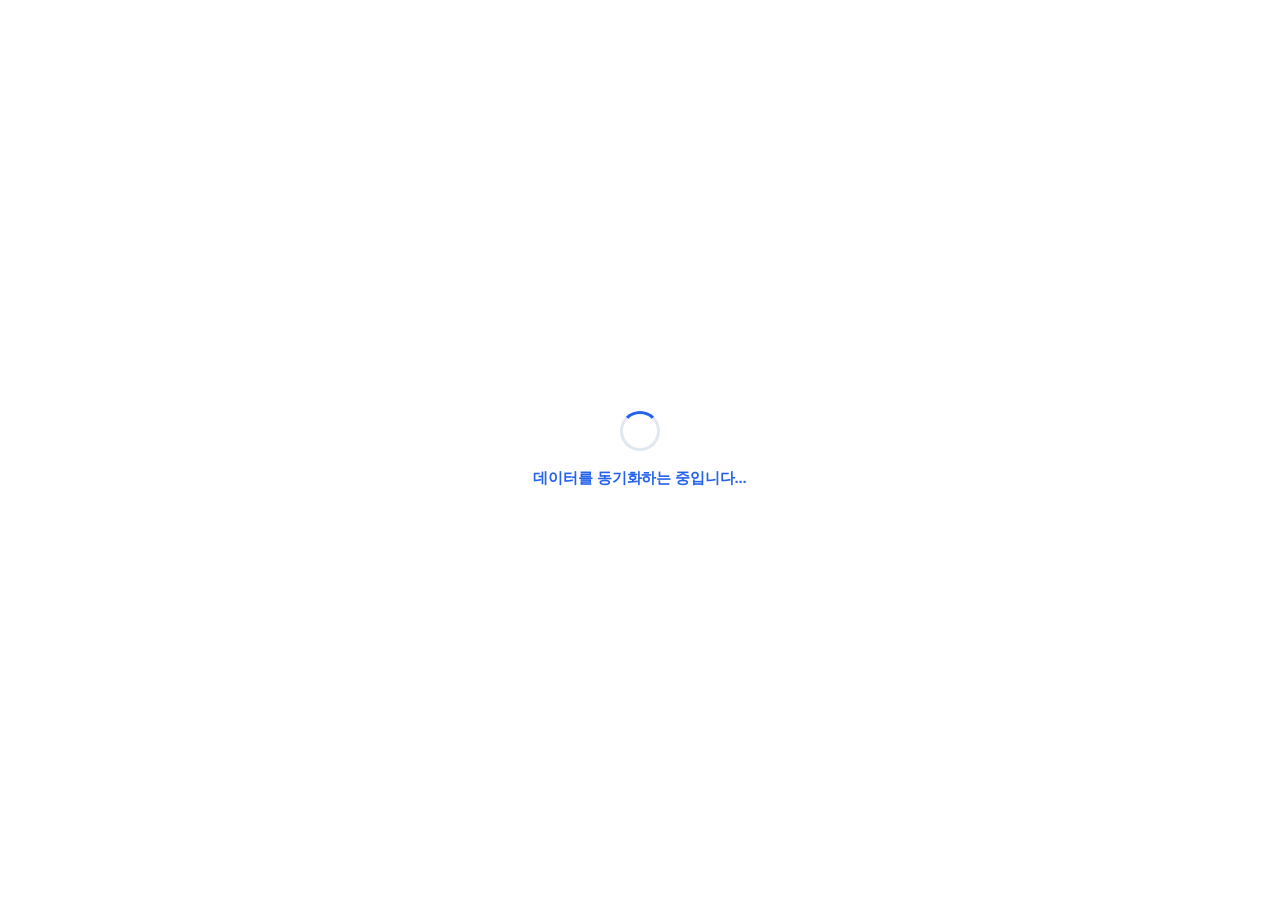
==== rent_app.html @ c324a2a7 "Redesign UI with unified design system: single blue accent, flat surfaces, SVG icons - Unify 5 compe" ====
<!DOCTYPE html>
<html lang="ko">
<head>
    <meta charset="UTF-8">
    <meta name="viewport" content="width=device-width, initial-scale=1.0, maximum-scale=1.0, user-scalable=no, viewport-fit=cover">
    <meta name="apple-mobile-web-app-capable" content="yes">
    <meta name="apple-mobile-web-app-status-bar-style" content="black-translucent">
    <meta name="mobile-web-app-capable" content="yes">
    <meta name="theme-color" content="#2563EB">
    <meta name="format-detection" content="telephone=no">
    <title>원룸관리앱</title>
    <style>
        * { margin: 0; padding: 0; box-sizing: border-box; }
        :root {
            --primary:        #2563EB;
            --primary-dark:   #1D4ED8;
            --primary-light:  #3b82f6;
            --primary-pale:   #EFF6FF;
            --success:        #059669;
            --success-light:  #D1FAE5;
            --danger:         #DC2626;
            --danger-light:   #FEE2E2;
            --warning:        #D97706;
            --warning-light:  #FEF3C7;
            --info:           #0284C7;
            --info-light:     #E0F2FE;
            --text-primary:   #0F172A;
            --text-secondary: #64748B;
            --text-tertiary:  #94A3B8;
            --bg-page:        #F1F5FF;
            --bg-card:        #FFFFFF;
            --border-color:   #E2E8F0;
            --border-light:   #F1F5F9;
            --shadow-sm:      0 1px 3px rgba(15,23,42,0.05);
            --shadow-md:      0 4px 16px rgba(15,23,42,0.08);
            --shadow-lg:      0 8px 32px rgba(15,23,42,0.12);
            --radius-sm:      8px;
            --radius-md:      14px;
            --radius-lg:      20px;
            --neutral-gray:   var(--text-secondary);
            --safe-bottom:    max(0px, env(safe-area-inset-bottom));
        }
        html, body {
            width: 100%; height: 100%;
            font-family: -apple-system, BlinkMacSystemFont, 'Segoe UI', 'Noto Sans KR', sans-serif;
            background: var(--bg-page);
            color: var(--text-primary);
            font-size: 16px; line-height: 1.5;
            font-variant-numeric: tabular-nums;
            -webkit-user-select: none; user-select: none;
            -webkit-touch-callout: none;
        }
        body { overflow: hidden; display: flex; flex-direction: column; }

        /* ═══════════════════════════ APP SHELL ═══════════════════════════ */
        .app-container {
            display: flex; flex-direction: column;
            height: 100vh; height: 100svh;
            width: 100%; background: var(--bg-page);
        }
        .app-header {
            background: #EEF1F9;
            color: #1E293B;
            padding: max(16px, env(safe-area-inset-top)) 16px 14px;
            flex-shrink: 0;
            display: flex; justify-content: space-between; align-items: center;
            z-index: 100; position: relative;
        }
        .header-left { display: flex; flex-direction: column; gap: 2px; }
        .header-title { font-size: 28px; font-weight: 800; letter-spacing: -0.8px; color: #1E293B; }
        .header-subtitle { font-size: 13px; color: #94A3B8; font-weight: 500; }
        .header-actions { display: flex; gap: 10px; }
        .icon-btn {
            background: white;
            border: 1px solid var(--border-color);
            color: #334155;
            width: 56px; height: 56px;
            border-radius: 16px;
            cursor: pointer;
            display: flex; flex-direction: column; align-items: center; justify-content: center; gap: 3px;
            box-shadow: var(--shadow-sm);
            transition: all 0.15s ease; touch-action: manipulation;
            -webkit-tap-highlight-color: transparent;
        }
        .icon-btn .btn-icon { font-size: 20px; line-height: 1; display: flex; align-items: center; justify-content: center; }
        .icon-btn .btn-icon svg { width: 21px; height: 21px; display: block; }
        .icon-btn .btn-label { font-size: 10px; font-weight: 700; color: #334155; white-space: nowrap; }
        .icon-btn:active { transform: scale(0.93); background: #F8FAFC; }

        .content-area {
            flex: 1; overflow-y: auto; overflow-x: hidden;
            -webkit-overflow-scrolling: touch; overscroll-behavior-y: contain;
            padding-bottom: 32px;
            background: #EEF1F9;
        }
        .page { display: none; animation: fadeIn 0.18s ease; }
        .page.active { display: block; }
        @keyframes fadeIn { from { opacity: 0; transform: translateY(4px); } to { opacity: 1; transform: translateY(0); } }

        /* ═══════════════════════════ BOTTOM NAV ═══════════════════════════ */
        .bottom-nav {
            display: flex; align-items: flex-end;
            background: white;
            border-top: 1px solid #E2E8F0;
            padding: 6px 4px max(10px, env(safe-area-inset-bottom));
            flex-shrink: 0; z-index: 100;
            box-shadow: 0 -2px 16px rgba(0,0,0,0.07);
        }
        .nav-item {
            flex: 1; padding: 7px 2px 4px;
            text-align: center; cursor: pointer;
            background: none; border: none; color: #94A3B8;
            transition: all 0.2s ease;
            display: flex; flex-direction: column; align-items: center; gap: 3px;
            position: relative; touch-action: manipulation;
            -webkit-tap-highlight-color: transparent;
            border-radius: 16px;
            min-width: 0;
        }
        .nav-item .nav-label { font-size: 11px; }
        .nav-item.active {
            color: var(--primary);
        }
        .nav-item.active .nav-label { color: var(--primary); font-weight: 700; }
        .nav-icon { font-size: 20px; line-height: 1; display: flex; align-items: center; justify-content: center; }
        .nav-icon svg { width: 23px; height: 23px; display: block; }
        .nav-label { font-size: 11px; font-weight: 600; letter-spacing: -0.2px; white-space: nowrap; }
        /* 수납 FAB 버튼 */
        .nav-item.nav-fab {
            flex: 1; padding: 0 2px 4px;
            background: none; margin: 0;
            align-items: center; justify-content: flex-end;
            flex-direction: column; gap: 3px;
        }
        .nav-fab-circle {
            width: 52px; height: 52px; border-radius: 50%;
            background: var(--primary);
            display: flex; align-items: center; justify-content: center;
            box-shadow: 0 4px 14px rgba(37,99,235,0.35);
            margin-top: -18px; position: relative;
        }
        .nav-item.nav-fab .nav-icon { font-size: 22px; color: white; }
        .nav-item.nav-fab .nav-icon svg { width: 24px; height: 24px; }
        .nav-item.nav-fab .nav-label { color: #2563EB; font-weight: 700; font-size: 11px; }
        .nav-item.nav-fab.active .nav-label { color: #2563EB; }
        .nav-item.nav-fab .nav-badge {
            position: absolute; top: -2px; right: -2px;
            background: #EF4444; color: white;
            border-radius: 10px; min-width: 18px; height: 18px;
            display: flex; align-items: center; justify-content: center;
            font-size: 11px; font-weight: 700; padding: 0 4px;
            border: 2px solid white;
        }
        .nav-badge {
            position: absolute; top: 6px; right: calc(50% - 18px);
            background: var(--danger); color: white;
            border-radius: 10px; min-width: 18px; height: 18px;
            display: flex; align-items: center; justify-content: center;
            font-size: 11px; font-weight: 700; padding: 0 4px;
            border: 2px solid white;
        }

        /* ═══════════════════════════ CARDS ═══════════════════════════ */
        .card {
            background: var(--bg-card); border-radius: var(--radius-md);
            padding: 16px; margin: 8px;
            border: 1px solid var(--border-color);
            box-shadow: var(--shadow-sm);
            transition: all 0.15s ease; overflow: hidden;
        }
        .card:active { background: #F8FAFC; }
        .card-title {
            font-size: 15px; font-weight: 700; color: var(--text-primary); margin-bottom: 4px;
        }
        .card-sub { font-size: 13px; color: var(--text-secondary); }

        /* ═══════════════════════════ KPI TILES ═══════════════════════════ */
        .kpi-tile {
            border-radius: var(--radius-md); padding: 16px 14px;
            color: white; overflow: hidden; position: relative;
            min-width: 0;
        }
        .kpi-blue  { background: var(--primary); box-shadow: 0 2px 8px rgba(37,99,235,0.20); }
        .kpi-green { background: var(--success); box-shadow: 0 2px 8px rgba(5,150,105,0.20); }
        .kpi-label {
            font-size: 12px; font-weight: 600; opacity: 0.88;
            margin-bottom: 6px; white-space: nowrap; position: relative; z-index: 1;
        }
        .kpi-value {
            font-size: 20px; font-weight: 800; letter-spacing: -0.5px;
            word-break: break-all; position: relative; z-index: 1;
        }

        /* stat-card (used in buildingDetail) */
        .stat-card {
            background: var(--primary);
            color: white; padding: 14px 10px; border-radius: var(--radius-md);
            margin: 8px; text-align: center; box-shadow: var(--shadow-md);
        }
        .stat-label { font-size: 12px; opacity: 0.9; margin-bottom: 4px; font-weight: 500; }
        .stat-value { font-size: 20px; font-weight: 800; letter-spacing: -0.5px; word-break: break-all; }

        /* ═══════════════════════════ BADGES ═══════════════════════════ */
        .badge {
            display: inline-block; padding: 3px 9px;
            border-radius: 20px; font-size: 12px; font-weight: 700; margin-right: 4px;
        }
        .badge-success { background: var(--success-light); color: var(--success); }
        .badge-danger  { background: var(--danger-light);  color: var(--danger); }
        .badge-warning { background: var(--warning-light); color: var(--warning); }
        .badge-info    { background: var(--info-light);    color: var(--info); }
        .badge-gray    { background: #F1F5F9; color: var(--text-secondary); }

        /* ═══════════════════════════ BUTTONS ═══════════════════════════ */
        .btn {
            display: flex; align-items: center; justify-content: center; gap: 6px;
            width: 100%; height: 50px; padding: 0 16px;
            border-radius: var(--radius-sm); font-size: 15px; font-weight: 700;
            cursor: pointer; border: none; transition: all 0.15s ease;
            touch-action: manipulation; -webkit-tap-highlight-color: transparent;
        }
        .btn-block { width: calc(100% - 16px); margin: 0 8px 8px; display: flex; }
        .btn-primary { background: var(--primary); color: white; box-shadow: 0 2px 8px rgba(37,99,235,0.25); }
        .btn-primary:active { background: #1D4ED8; transform: scale(0.98); }
        .btn-secondary { background: #F1F5F9; color: var(--primary); border: 1.5px solid var(--border-color); }
        .btn-secondary:active { background: #E2E8F0; transform: scale(0.98); }
        .btn-danger { background: var(--danger); color: white; }
        .btn-danger:active { background: #B91C1C; transform: scale(0.98); }

        /* ═══════════════════════════ FORMS ═══════════════════════════ */
        .form-group { margin-bottom: 16px; }
        .form-group label {
            display: block; font-size: 14px; font-weight: 600;
            color: var(--text-secondary); margin-bottom: 7px;
        }
        .form-group input,
        .form-group select,
        .form-group textarea {
            width: 100%; padding: 12px 14px;
            border: 1.5px solid var(--border-color); border-radius: 10px;
            font-size: 15px; color: var(--text-primary); background: white;
            transition: border-color 0.15s; -webkit-appearance: none;
            touch-action: manipulation;
        }
        .form-group input:focus,
        .form-group select:focus,
        .form-group textarea:focus {
            outline: none; border-color: var(--primary);
            box-shadow: 0 0 0 3px rgba(37,99,235,0.10);
        }
        .form-group textarea { resize: none; height: 80px; line-height: 1.5; }

        /* ═══════════════════════════ MODAL ═══════════════════════════ */
        .modal-overlay {
            display: none; position: fixed;
            top: 0; left: 0; right: 0; bottom: 0;
            background: rgba(15,23,42,0.55);
            z-index: 1000; align-items: flex-end; justify-content: center;
            backdrop-filter: blur(3px);
        }
        .modal-overlay.active { display: flex; animation: modalFadeIn 0.2s ease; }
        @keyframes modalFadeIn { from { opacity: 0; } to { opacity: 1; } }
        .modal-content {
            background: white; width: 100%;
            max-height: min(92vh, 92dvh); overflow-y: auto; overflow-x: hidden;
            border-radius: var(--radius-lg) var(--radius-lg) 0 0;
            padding: 0 16px max(32px, calc(env(safe-area-inset-bottom) + 24px));
            -webkit-overflow-scrolling: touch; overscroll-behavior: contain;
            animation: slideUp 0.25s ease;
        }
        @keyframes slideUp { from { transform: translateY(100%); } to { transform: translateY(0); } }
        .modal-header {
            display: flex; justify-content: space-between; align-items: center;
            padding: 18px 0 14px; border-bottom: 1.5px solid var(--border-color);
            margin-bottom: 18px; position: sticky; top: 0; background: white; z-index: 1;
        }
        .modal-header h2 { font-size: 19px; font-weight: 800; color: var(--text-primary); }
        .modal-close {
            background: #F1F5F9; border: none; width: 40px; height: 40px;
            border-radius: 50%; font-size: 16px; cursor: pointer;
            display: flex; align-items: center; justify-content: center;
            color: var(--text-secondary); touch-action: manipulation;
            -webkit-tap-highlight-color: transparent; font-weight: 700;
        }
        .modal-close:active { background: #E2E8F0; transform: scale(0.93); }

        /* ═══════════════════════════ LIST ITEMS ═══════════════════════════ */
        .list-item {
            display: flex; align-items: center;
            padding: 14px 12px; border-bottom: 1px solid var(--border-light);
            gap: 12px; transition: background 0.1s;
            touch-action: manipulation; -webkit-tap-highlight-color: transparent;
            min-height: 70px;
        }
        .list-item:active { background: #F8FAFC; }
        .list-item-avatar {
            width: 46px; height: 46px; border-radius: 50%;
            background: var(--primary);
            color: white; display: flex; align-items: center; justify-content: center;
            font-size: 19px; font-weight: 800; flex-shrink: 0;
        }
        .list-item-content { flex: 1; min-width: 0; }
        .list-item-title { font-size: 15px; font-weight: 700; color: var(--text-primary); margin-bottom: 3px; }
        .list-item-subtitle { font-size: 13px; color: var(--text-secondary); line-height: 1.4; }
        .list-item-right { display: flex; flex-direction: column; align-items: flex-end; gap: 4px; flex-shrink: 0; }
        .list-item-amount { font-size: 16px; font-weight: 800; color: var(--primary); letter-spacing: -0.3px; }

        /* ═══════════════════════════ TENANT CARDS ═══════════════════════════ */
        .tc-add-btn {
            display: flex; align-items: center; justify-content: center; gap: 8px;
            margin: 14px 12px 10px; padding: 15px 0;
            background: #2563EB; color: white;
            border: none; border-radius: 14px;
            font-size: 15px; font-weight: 800; cursor: pointer;
            box-shadow: 0 4px 14px rgba(37,99,235,0.30);
            width: calc(100% - 24px); touch-action: manipulation;
        }
        .tc-add-btn:active { background: #1D4ED8; }
        .tc-search-wrap {
            position: relative; margin: 0 12px 10px;
        }
        .tc-search-wrap .tc-search-icon {
            position: absolute; left: 13px; top: 50%; transform: translateY(-50%);
            font-size: 15px; pointer-events: none; display: flex;
        }
        .tc-search-wrap .tc-search-icon svg { width: 15px; height: 15px; display: block; }
        .tc-search-wrap input {
            width: 100%; padding: 11px 14px 11px 38px;
            border: 1.5px solid #E2E8F0; border-radius: 12px;
            background: white; font-size: 14px; color: #1E293B;
            box-sizing: border-box; outline: none;
            -webkit-user-select: text; user-select: text;
        }
        .tc-search-wrap input:focus { border-color: #2563EB; }
        .tc-tab-bar {
            display: flex; gap: 0; margin: 0 12px 12px;
            background: #F1F5F9; border-radius: 12px; padding: 4px;
        }
        .tc-tab-btn {
            flex: 1; padding: 9px 8px; border: none;
            background: transparent; border-radius: 9px;
            font-size: 14px; font-weight: 600; color: #64748B;
            cursor: pointer; touch-action: manipulation;
            transition: all 0.15s ease;
        }
        .tc-tab-btn.active {
            background: white; color: #2563EB; font-weight: 700;
            box-shadow: 0 1px 4px rgba(0,0,0,0.10);
        }
        .tc-card {
            background: white; border-radius: 16px;
            margin: 0 12px 12px;
            border: 1px solid #E2E8F0;
            box-shadow: var(--shadow-sm);
            overflow: hidden;
        }
        .tc-card-header {
            display: flex; align-items: center; justify-content: space-between;
            padding: 10px 14px 9px;
            background: #F8FAFC; border-bottom: 1px solid #E2E8F0;
        }
        .tc-header-left { display: flex; align-items: center; gap: 6px; }
        .tc-header-icon { font-size: 14px; }
        .tc-header-building { font-size: 13px; font-weight: 700; color: #1E293B; }
        .tc-status-badge { font-size: 11px; font-weight: 700; padding: 3px 9px; border-radius: 20px; }
        .tc-card-body {
            display: flex; align-items: flex-start; gap: 12px;
            padding: 14px 14px 12px;
        }
        .tc-avatar {
            width: 52px; height: 52px; border-radius: 50%;
            background: #2563EB;
            color: white; font-size: 22px; font-weight: 900;
            display: flex; align-items: center; justify-content: center;
            flex-shrink: 0; margin-top: 2px;
        }
        .tc-info { flex: 1; min-width: 0; }
        .tc-name { font-size: 18px; font-weight: 900; color: #1E293B; margin-bottom: 5px; }
        .tc-detail { font-size: 13px; color: #64748B; display: flex; align-items: center; gap: 5px; margin-top: 3px; line-height: 1.4; }
        .tc-rent-col { text-align: right; flex-shrink: 0; padding-top: 2px; }
        .tc-rent-label { font-size: 10px; color: #94A3B8; font-weight: 600; margin-bottom: 3px; white-space: nowrap; }
        .tc-rent-amount { font-size: 16px; font-weight: 900; color: #2563EB; white-space: nowrap; }
        .tc-rent-chevron { font-size: 13px; color: #94A3B8; margin-left: 2px; }
        /* 생년월일 + 직업 행 */
        .tc-meta-row {
            display: flex; align-items: center;
            padding: 9px 14px; border-top: 1px solid #F1F5F9;
            font-size: 13px; color: #64748B;
        }
        .tc-meta-cell { display: flex; align-items: center; gap: 5px; flex: 1; }
        .tc-meta-divider { width: 1px; height: 14px; background: #E2E8F0; margin: 0 10px; flex-shrink: 0; }
        /* 메모 행 */
        .tc-memo-row {
            display: flex; align-items: flex-start; gap: 6px;
            padding: 0 14px 10px; font-size: 13px; color: #64748B;
        }
        /* 누적 미납 행 (보증금 제외) */
        .tc-unpaid-row {
            display: flex; align-items: center; gap: 6px;
            margin: 0 14px 10px;
            padding: 8px 12px;
            border-radius: 10px;
            background: #FEF2F2;
            border: 1px solid #FECACA;
            color: #B91C1C;
            font-size: 13px;
            font-weight: 700;
            letter-spacing: -0.2px;
        }
        .tc-unpaid-row .tc-unpaid-icon { font-size: 14px; line-height: 1; }
        .tc-unpaid-row .tc-unpaid-amount { margin-left: auto; font-variant-numeric: tabular-nums; }
        .tc-actions { display: flex; gap: 8px; padding: 0 14px 14px; }
        .tc-btn-outline {
            flex: 1; padding: 10px 0;
            border: 1.5px solid #2563EB; border-radius: 10px;
            background: white; color: #2563EB;
            font-size: 13px; font-weight: 700; cursor: pointer;
            touch-action: manipulation;
        }
        .tc-btn-fill {
            flex: 1; padding: 10px 0; border: none; border-radius: 10px;
            background: #2563EB; color: white;
            font-size: 13px; font-weight: 700; cursor: pointer;
            touch-action: manipulation;
        }
        .tc-past-card {
            background: white; border-radius: 14px;
            margin: 0 12px 10px; padding: 14px;
            border: 1px solid #E2E8F0;
            box-shadow: 0 1px 4px rgba(0,0,0,0.05);
            opacity: 0.8;
            transition: opacity 0.15s, box-shadow 0.15s, transform 0.12s;
            -webkit-tap-highlight-color: transparent;
        }
        .tc-past-card:hover { opacity: 1; box-shadow: 0 3px 12px rgba(0,0,0,0.10); }
        .tc-past-card:active { transform: scale(0.98); opacity: 0.9; }
        .tc-past-header {
            display: flex; align-items: center; justify-content: space-between;
            margin-bottom: 10px;
        }
        .tc-past-name { font-size: 15px; font-weight: 700; color: #334155; }
        .tc-past-room { font-size: 12px; color: #94A3B8; margin-top: 2px; }
        .tc-past-badge { font-size: 11px; font-weight: 700; padding: 3px 9px; border-radius: 20px; background: #F1F5F9; color: #64748B; }
        .tc-past-dates { font-size: 12px; color: #64748B; }

        /* ═══════════════════════════ TENANT DETAIL PAGE ═══════════════════════════ */
        .td-overlay {
            display: none; position: fixed;
            top: 0; left: 0; right: 0; bottom: 0;
            z-index: 1100; background: #EEF1F9;
            flex-direction: column; overflow: hidden;
        }
        .td-overlay.active { display: flex; }
        .td-header {
            display: flex; align-items: center; justify-content: space-between;
            padding: max(14px, env(safe-area-inset-top)) 16px 14px;
            background: #EEF1F9; flex-shrink: 0;
        }
        .td-back-btn {
            background: white; border: none; width: 40px; height: 40px;
            border-radius: 12px; font-size: 18px; cursor: pointer;
            display: flex; align-items: center; justify-content: center;
            box-shadow: 0 1px 6px rgba(0,0,0,0.10); color: #1E293B;
            touch-action: manipulation;
        }
        .td-header-title { font-size: 17px; font-weight: 800; color: #1E293B; }
        .td-edit-btn {
            background: white; border: none; height: 36px; padding: 0 14px;
            border-radius: 10px; font-size: 14px; font-weight: 700; color: #2563EB;
            cursor: pointer; box-shadow: 0 1px 6px rgba(0,0,0,0.10);
            touch-action: manipulation;
        }
        .td-body {
            flex: 1; overflow-y: auto; overflow-x: hidden;
            padding: 0 0 100px; -webkit-overflow-scrolling: touch;
        }
        /* Hero card */
        .td-hero-card {
            background: white; margin: 0 12px 12px;
            border-radius: 18px; border: 1px solid #E2E8F0;
            box-shadow: var(--shadow-sm); overflow: hidden;
        }
        .td-hero-top {
            display: flex; align-items: center; justify-content: space-between;
            padding: 12px 14px 10px; background: #F8FAFC;
            border-bottom: 1px solid #E2E8F0;
        }
        .td-hero-building { font-size: 13px; font-weight: 700; color: #1E293B; display: flex; align-items: center; gap: 5px; }
        .td-hero-badge { font-size: 11px; font-weight: 700; padding: 3px 9px; border-radius: 20px; }
        .td-hero-main {
            display: flex; align-items: flex-start; gap: 12px;
            padding: 14px 14px 10px;
        }
        .td-avatar {
            width: 52px; height: 52px; border-radius: 50%; flex-shrink: 0;
            background: #2563EB;
            color: white; font-size: 22px; font-weight: 900;
            display: flex; align-items: center; justify-content: center;
        }
        .td-hero-info { flex: 1; min-width: 0; }
        .td-hero-name { font-size: 20px; font-weight: 900; color: #1E293B; margin-bottom: 5px; }
        .td-hero-contact { font-size: 13px; color: #64748B; display: flex; align-items: center; gap: 5px; margin-top: 3px; }
        .td-hero-rent-col { text-align: right; flex-shrink: 0; }
        .td-hero-rent-label { font-size: 10px; color: #94A3B8; font-weight: 600; margin-bottom: 2px; }
        .td-hero-rent-amount { font-size: 18px; font-weight: 900; color: #2563EB; white-space: nowrap; }
        .td-hero-rows { padding: 0 14px 10px; border-top: 1px solid #F1F5F9; margin-top: 6px; }
        .td-hero-row {
            display: flex; align-items: flex-start; justify-content: space-between;
            padding: 7px 0; border-bottom: 1px solid #F8FAFC;
            font-size: 13px;
        }
        .td-hero-row:last-child { border-bottom: none; }
        .td-hero-row-label { color: #64748B; display: flex; align-items: center; gap: 5px; flex-shrink: 0; }
        .td-hero-row-value { color: #1E293B; font-weight: 600; text-align: right; max-width: 62%; }
        .td-hero-btns { display: flex; gap: 8px; padding: 4px 14px 14px; }
        .td-hero-btn-outline {
            flex: 1; padding: 11px 0; border: 1.5px solid #2563EB; border-radius: 12px;
            background: white; color: #2563EB; font-size: 14px; font-weight: 700;
            cursor: pointer; display: flex; align-items: center; justify-content: center; gap: 5px;
            touch-action: manipulation;
        }
        .td-hero-btn-fill {
            flex: 1; padding: 11px 0; border: none; border-radius: 12px;
            background: #2563EB; color: white; font-size: 14px; font-weight: 700;
            cursor: pointer; display: flex; align-items: center; justify-content: center; gap: 5px;
            touch-action: manipulation;
        }
        /* Sections */
        .td-section { margin: 0 12px 12px; }
        .td-section-title { font-size: 15px; font-weight: 800; color: #1E293B; margin-bottom: 8px; padding-left: 2px; }
        .td-section-card {
            background: white; border-radius: 16px;
            border: 1px solid #E2E8F0;
            box-shadow: var(--shadow-sm); overflow: hidden;
        }
        .td-amount-pair {
            display: flex; border-bottom: 1px solid #F1F5F9;
        }
        .td-amount-cell {
            flex: 1; padding: 14px 14px 12px;
        }
        .td-amount-cell:first-child { border-right: 1px solid #F1F5F9; }
        .td-amount-cell-label { font-size: 11px; color: #94A3B8; font-weight: 600; margin-bottom: 4px; }
        .td-amount-cell-value { font-size: 17px; font-weight: 900; color: #1E293B; }
        .td-info-row {
            display: flex; align-items: center; justify-content: space-between;
            padding: 11px 14px; border-bottom: 1px solid #F8FAFC; font-size: 13px;
        }
        .td-info-row:last-child { border-bottom: none; }
        .td-info-label { color: #64748B; display: flex; align-items: center; gap: 6px; }
        .td-info-value { color: #1E293B; font-weight: 600; text-align: right; max-width: 60%; word-break: break-word; }
        .td-pay-status-row {
            display: flex; align-items: center; justify-content: space-between;
            margin: 2px 10px 10px; padding: 10px 12px;
            border-radius: 10px; font-size: 13px; font-weight: 700;
        }
        .td-pay-ok { background: #DCFCE7; color: #166534; }
        .td-pay-fail { background: #FEE2E2; color: #991B1B; }
        .td-pay-none { background: #F1F5F9; color: #475569; }
        .td-rent-history-btn {
            display: flex; align-items: center; justify-content: space-between;
            padding: 11px 14px; font-size: 13px; font-weight: 700;
            color: #2563EB; cursor: pointer; border-top: 1px solid #F1F5F9;
            background: none; border-left: none; border-right: none; border-bottom: none;
            width: 100%; touch-action: manipulation;
            transition: background 0.15s;
            -webkit-tap-highlight-color: transparent;
        }
        .td-rent-history-btn:active { background: #EFF6FF; }
        .td-rent-history-btn.expanded { color: #64748B; background: #F8FAFC; }
        /* Deposit refund badge */
        .td-deposit-ok { background: #DCFCE7; color: #166534; border-radius: 10px; padding: 8px 12px; margin: 8px 10px; font-size: 13px; font-weight: 700; }
        /* Bottom action bar */
        .td-bottom-bar {
            position: fixed; bottom: 0; left: 0; right: 0;
            padding: 12px 16px max(12px, env(safe-area-inset-bottom));
            background: white; border-top: 1px solid #E2E8F0;
            display: flex; gap: 10px; z-index: 1200;
        }
        .td-bottom-btn-danger {
            flex: 1; padding: 13px 0; border: 1.5px solid #EF4444; border-radius: 12px;
            background: white; color: #EF4444; font-size: 14px; font-weight: 700;
            cursor: pointer; touch-action: manipulation;
        }
        .td-bottom-btn-outline {
            flex: 1; padding: 13px 0; border: 1.5px solid #2563EB; border-radius: 12px;
            background: white; color: #2563EB; font-size: 14px; font-weight: 700;
            cursor: pointer; touch-action: manipulation;
        }
        .td-bottom-btn-fill {
            flex: 1; padding: 13px 0; border: none; border-radius: 12px;
            background: #2563EB; color: white; font-size: 14px; font-weight: 700;
            cursor: pointer; touch-action: manipulation;
        }
        /* rent history in detail */
        .td-rent-item {
            display: flex; align-items: center; justify-content: space-between;
            padding: 10px 14px; border-bottom: 1px solid #F8FAFC; font-size: 13px;
        }
        .td-rent-item:last-child { border-bottom: none; }
        .td-rent-item-label { color: #334155; font-weight: 600; }
        .td-rent-item-sub { font-size: 11px; color: #94A3B8; margin-top: 2px; }
        .td-rent-item-right { text-align: right; }
        .td-rent-item-amount { font-size: 14px; font-weight: 800; color: #1E293B; }
        .td-badge-ok { background: #DCFCE7; color: #166534; font-size: 10px; font-weight: 700; padding: 2px 7px; border-radius: 12px; margin-top: 3px; display: inline-block; }
        .td-badge-fail { background: #FEE2E2; color: #DC2626; font-size: 10px; font-weight: 700; padding: 2px 7px; border-radius: 12px; margin-top: 3px; display: inline-block; }
        .td-badge-partial { background: #FEF3C7; color: #D97706; font-size: 10px; font-weight: 700; padding: 2px 7px; border-radius: 12px; margin-top: 3px; display: inline-block; }

        /* ═══════════════════════════ TOAST ═══════════════════════════ */
        .toast {
            position: fixed; bottom: 80px; left: 16px; right: 16px;
            background: #1E293B; color: white;
            padding: 12px 16px; border-radius: 12px;
            z-index: 2000; animation: slideUp 0.3s ease;
            font-size: 14px; font-weight: 600;
            box-shadow: 0 4px 20px rgba(0,0,0,0.2);
        }
        .toast.error { background: var(--danger); }
        .toast.success { background: var(--success); }

        /* ═══════════════════════════ DASHBOARD ═══════════════════════════ */
        /* compat hidden */
        .dash-month-row { display: none; }
        .collection-rate-label { display: none; }
        .dash-subtitle { display: none; }

        .kpi-row {
            display: grid; grid-template-columns: 1fr 1fr;
            gap: 10px; margin: 10px 12px 0;
        }

        /* Section headers */
        .dash-section { margin: 16px 0 0; }
        .dash-section-header {
            display: flex; align-items: center; justify-content: space-between;
            padding: 0 16px; margin-bottom: 8px;
        }
        .dash-section-label {
            font-size: 15px; font-weight: 700;
            color: var(--text-primary);
        }
        .dash-section-more {
            font-size: 13px; color: var(--text-tertiary); cursor: pointer;
            display: flex; align-items: center; gap: 2px;
        }
        /* 공실 KPI 인라인 배지 */
        .vacant-kpi-badge {
            display: inline-flex; align-items: center; gap: 4px;
            margin-left: 8px;
            padding: 2px 8px; border-radius: 999px;
            background: #FEF3C7; color: #92400E;
            font-size: 11px; font-weight: 700;
            white-space: nowrap; letter-spacing: -0.2px;
        }
        .vacant-kpi-badge.hidden { display: none; }
        /* Annual summary grid */
        .annual-stat-grid {
            display: grid; grid-template-columns: 1fr 1fr 1fr 1fr;
            gap: 8px; padding: 0 12px;
        }
        .annual-stat-card {
            background: var(--bg-card); border: 1px solid var(--border-color);
            border-radius: var(--radius-md); padding: 12px 8px;
            text-align: center;
        }
        .annual-stat-label {
            font-size: 11px; color: var(--text-tertiary);
            font-weight: 600; margin-bottom: 5px; letter-spacing: 0.02em;
        }
        .annual-stat-val {
            font-size: 13px; font-weight: 800; color: var(--text-primary);
            line-height: 1.2;
        }
        .annual-income  { color: #2563EB; }
        .annual-expense { color: #DC2626; }
        .annual-profit  { color: #16A34A; }
        .annual-occ     { color: var(--text-primary); }
        .annual-profit.loss { color: #DC2626; }
        /* Recent payments */
        .recent-pay-card {
            background: var(--bg-card); border-radius: var(--radius-md);
            margin: 0 12px 1px; padding: 13px 16px;
            border: 1px solid var(--border-color);
        }
        .recent-pay-card:first-child { border-radius: var(--radius-md) var(--radius-md) 0 0; }
        .recent-pay-card:last-child  { border-radius: 0 0 var(--radius-md) var(--radius-md); margin-bottom: 0; border-top: none; }
        .recent-pay-card:only-child  { border-radius: var(--radius-md); margin-bottom: 0; border-top: 1px solid var(--border-color); }
        .recent-pay-row { display: flex; align-items: center; justify-content: space-between; }
        .recent-pay-who { font-size: 14px; font-weight: 700; color: var(--text-primary); }
        .recent-pay-room { font-size: 14px; font-weight: 400; color: var(--text-secondary); margin-right: 4px; }
        .recent-pay-date { font-size: 12px; color: var(--text-tertiary); margin-top: 2px; }
        .recent-pay-amount { font-size: 15px; font-weight: 700; color: var(--text-primary); }
        .recent-pay-empty { text-align: center; padding: 20px 16px; color: var(--text-tertiary); font-size: 13px; }
        .alert-card {
            display: flex; align-items: center; gap: 12px;
            border-radius: var(--radius-md);
            margin: 0 12px 8px; padding: 14px 14px;
            cursor: pointer; touch-action: manipulation;
            -webkit-tap-highlight-color: transparent; transition: all 0.15s;
            border: none; box-shadow: none;
        }
        .alert-card:active { transform: scale(0.98); opacity: 0.85; }
        .alert-card.ac-danger  { background: #FFF1F2; }
        .alert-card.ac-warning { background: #FFFBEB; }
        .alert-card.ac-info    { background: #EFF6FF; }
        .alert-card.ac-yellow  { background: #FEFCE8; }
        .alert-card.ac-purple  { background: #F5F3FF; }
        .alert-card.ac-orange  { background: #FFF7ED; }
        /* icon box */
        .alert-icon-box {
            width: 40px; height: 40px; border-radius: 10px; flex-shrink: 0;
            display: flex; align-items: center; justify-content: center; font-size: 19px;
        }
        .ac-danger  .alert-icon-box { background: #FECDD3; }
        .ac-warning .alert-icon-box { background: #FED7AA; }
        .ac-info    .alert-icon-box { background: #BAE6FD; }
        .ac-yellow  .alert-icon-box { background: #FEF08A; }
        .ac-purple  .alert-icon-box { background: #DDD6FE; }
        .ac-orange  .alert-icon-box { background: #FED7AA; }
        /* body */
        .alert-card-body { flex: 1; min-width: 0; }
        .alert-card-title { font-size: 14px; font-weight: 700; margin-bottom: 1px; color: var(--text-primary); }
        .alert-card-desc  { font-size: 12px; color: var(--text-secondary); line-height: 1.3; }
        /* right-side value */
        .alert-card-value { font-size: 13px; font-weight: 700; flex-shrink: 0; text-align: right; white-space: nowrap; }
        .ac-danger  .alert-card-value { color: #BE123C; }
        .ac-warning .alert-card-value { color: #B45309; }
        .ac-info    .alert-card-value { color: #1D4ED8; }
        .ac-yellow  .alert-card-value { color: #92400E; }
        .ac-purple  .alert-card-value { color: #5B21B6; }
        .ac-orange  .alert-card-value { color: #9A3412; }
        .alert-card-arrow { display: none; }

        /* quick actions */
        .dashboard-actions {
            display: grid; grid-template-columns: 1fr 1fr;
            gap: 10px; margin: 0 12px 12px;
        }
        .quick-action {
            background: var(--bg-card);
            border: 1px solid var(--border-color);
            border-radius: var(--radius-md);
            padding: 16px 10px;
            text-align: center; cursor: pointer;
            transition: all 0.15s; touch-action: manipulation;
            -webkit-tap-highlight-color: transparent;
            min-height: 82px;
            display: flex; flex-direction: column; align-items: center; justify-content: center;
            gap: 7px; box-shadow: var(--shadow-sm);
        }
        .quick-action:active { background: #EEF2FF; border-color: var(--primary); transform: scale(0.97); }
        .quick-action-icon { font-size: 26px; line-height: 1; }
        .quick-action div:last-child { font-size: 13px; font-weight: 700; color: var(--text-primary); }

        /* ═══════════════════════════ TENANTS PAGE ═══════════════════════════ */
        .page-header {
            background: var(--bg-card); padding: 14px 16px 12px;
            border-bottom: 1px solid var(--border-color);
        }
        .page-header-title { font-size: 18px; font-weight: 800; color: var(--text-primary); }
        .segment-control {
            display: flex; gap: 0; background: #F1F5F9;
            border-radius: 10px; padding: 3px; margin: 10px 12px;
        }
        .seg-btn {
            flex: 1; padding: 9px 8px; border: none;
            background: transparent; border-radius: 8px;
            font-size: 14px; font-weight: 600; color: var(--text-secondary);
            cursor: pointer; transition: all 0.15s;
            touch-action: manipulation; -webkit-tap-highlight-color: transparent;
        }
        .seg-btn.active {
            background: white; color: var(--primary);
            box-shadow: 0 1px 4px rgba(0,0,0,0.10);
        }

        /* ═══════════════════════════ RENT PAGE ═══════════════════════════ */
        .page-toolbar {
            margin: 12px 12px 8px;
            display: flex; gap: 8px; align-items: center;
        }
        .page-toolbar .btn { flex: 1; margin: 0; }
        .summary-panel {
            margin: 10px 12px 12px;
            background: white;
            border: 1px solid var(--border-color);
            border-radius: var(--radius-sm);
            box-shadow: var(--shadow-sm);
            overflow: hidden;
        }
        .summary-panel-head {
            display: flex; align-items: center; justify-content: space-between;
            padding: 13px 14px 10px;
            border-bottom: 1px solid var(--border-light);
        }
        .summary-panel-title {
            font-size: 14px; font-weight: 800; color: var(--text-primary);
        }
        .summary-panel-sub {
            font-size: 12px; color: var(--text-tertiary); font-weight: 600;
        }
        .summary-grid {
            display: grid; grid-template-columns: repeat(3, 1fr);
            gap: 1px; background: var(--border-light);
        }
        .summary-cell {
            background: white; padding: 13px 10px;
            min-width: 0;
        }
        .summary-label {
            font-size: 11px; color: var(--text-tertiary);
            font-weight: 700; margin-bottom: 4px; white-space: nowrap;
        }
        .summary-value {
            font-size: 15px; color: var(--text-primary);
            font-weight: 900; letter-spacing: 0; overflow-wrap: anywhere;
        }
        .summary-value.primary { color: var(--primary); }
        .summary-value.success { color: var(--success); }
        .summary-value.danger { color: var(--danger); }
        .summary-actions {
            display: flex; gap: 8px; padding: 10px 12px 12px;
        }
        .summary-mini-btn {
            flex: 1; min-height: 42px; border-radius: 8px;
            border: 1px solid var(--border-color); background: #F8FAFC;
            color: var(--primary); font-size: 13px; font-weight: 800;
            cursor: pointer; touch-action: manipulation;
        }
        .rent-year-card {
            background: white; border-radius: var(--radius-md);
            padding: 14px 12px; margin: 8px 12px;
            box-shadow: var(--shadow-sm); border: 1px solid var(--border-color);
            touch-action: manipulation; -webkit-tap-highlight-color: transparent;
            user-select: none; -webkit-user-select: none;
        }
        .rent-year-card-header {
            display: flex; justify-content: space-between;
            align-items: flex-start; margin-bottom: 12px;
        }
        .rent-year-card-name { font-weight: 900; font-size: 16px; color: var(--text-primary); }
        .rent-year-card-sub { font-size: 13px; color: var(--text-secondary); margin-top: 2px; }
        .rent-year-card-summary {
            display: flex; align-items: center; gap: 6px;
            font-size: 12px; text-align: right; white-space: nowrap; flex-shrink: 0;
        }
        .rent-summary-pill {
            display: inline-flex; align-items: center; gap: 3px;
            padding: 4px 7px; border-radius: 999px;
            background: #F8FAFC; font-weight: 800;
        }
        .rent-summary-pill.ok { color: var(--success); background: var(--success-light); }
        .rent-summary-pill.bad { color: var(--danger); background: var(--danger-light); }
        .rent-months-grid { display: grid; grid-template-columns: repeat(6,1fr); gap: 6px; }
        .rent-month-cell {
            text-align: center; min-height: 56px;
            padding: 7px 2px 6px; border-radius: 8px; cursor: pointer;
            border: 1px solid transparent;
            display: flex; flex-direction: column; align-items: center; justify-content: center;
            transition: transform 0.1s ease, opacity 0.1s ease;
            touch-action: manipulation; -webkit-tap-highlight-color: transparent;
            user-select: none; -webkit-user-select: none;
        }
        .rent-month-cell:active { transform: scale(0.92); opacity: 0.8; }
        .rent-month-cell.paid    { background: #DCFCE7; border-color: #86EFAC; color: #166534; }
        .rent-month-cell.pending { background: #FEE2E2; border-color: #FCA5A5; color: #991B1B; }
        .rent-month-cell.partial { background: #FEF9C3; border-color: #FDE047; color: #713F12; }
        .rent-month-cell.none    { background: #F8FAFC; border-color: var(--border-color); color: var(--text-tertiary); }
        .rent-month-cell .m-label { font-size: 12px; font-weight: 700; margin-bottom: 2px; line-height: 1; }
        .rent-month-cell .m-icon  { font-size: 15px; line-height: 1; font-weight: 900; }
        .rent-month-cell .m-date  { font-size: 11px; margin-top: 2px; line-height: 1; opacity: 0.85; }

        /* 건물 필터 칩 */
        .rent-building-filter {
            display: flex; gap: 6px; padding: 6px 12px;
            overflow-x: auto; -webkit-overflow-scrolling: touch;
            scrollbar-width: none;
        }
        .rent-building-filter::-webkit-scrollbar { display: none; }
        .rent-bld-chip {
            flex-shrink: 0; padding: 5px 14px; border-radius: 20px;
            border: 1.5px solid var(--border-color); background: white;
            font-size: 13px; font-weight: 600; color: var(--text-secondary);
            cursor: pointer; white-space: nowrap;
            transition: background 0.15s, color 0.15s, border-color 0.15s;
            -webkit-tap-highlight-color: transparent;
        }
        .rent-bld-chip.active {
            background: var(--primary); color: white; border-color: var(--primary);
        }
        .rent-legend-bar {
            display: flex; gap: 6px 10px; margin: 8px 12px; padding: 10px 12px;
            background: white; border: 1px solid var(--border-color); border-radius: var(--radius-sm);
            font-size: 12px; font-weight: 700;
            align-items: center; flex-wrap: wrap;
            touch-action: manipulation; -webkit-tap-highlight-color: transparent;
            user-select: none; -webkit-user-select: none;
        }
        .legend-item { display: inline-flex; align-items: center; gap: 4px; white-space: nowrap; }
        .legend-dot {
            width: 11px; height: 11px; border-radius: 3px;
            display: inline-block; flex-shrink: 0;
        }
        .rent-generate-btn {
            margin-left: auto; padding: 0 14px; height: 40px;
            font-size: 13px; font-weight: 600; border-radius: 10px;
            white-space: nowrap; flex-shrink: 0;
            touch-action: manipulation; -webkit-tap-highlight-color: transparent;
        }
        #rentPage .month-selector button {
            width: 44px; height: 44px; font-size: 18px;
            touch-action: manipulation; -webkit-tap-highlight-color: transparent;
            user-select: none; -webkit-user-select: none;
        }
        #rentPage .month-selector span { font-size: 17px; }
        #rentPage .btn { touch-action: manipulation; -webkit-tap-highlight-color: transparent; user-select: none; }

        /* ═══════════════════════════ FILTER & SEARCH ═══════════════════════════ */
        .search-bar { margin: 10px 12px 6px; position: relative; }
        .search-bar input {
            width: 100%; padding: 10px 14px 10px 40px;
            border: 1.5px solid var(--border-color); border-radius: 12px;
            font-size: 14px; background: var(--bg-card);
            -webkit-user-select: text; user-select: text;
        }
        .search-bar input:focus { border-color: var(--primary); outline: none; }
        .search-bar::before {
            content: ''; position: absolute;
            left: 12px; top: 50%; transform: translateY(-50%);
            width: 16px; height: 16px;
            background: url("data:image/svg+xml,%3Csvg xmlns='http://www.w3.org/2000/svg' viewBox='0 0 24 24' fill='none' stroke='%2394A3B8' stroke-width='2' stroke-linecap='round'%3E%3Ccircle cx='11' cy='11' r='7'/%3E%3Cpath d='M21 21l-4.5-4.5'/%3E%3C/svg%3E") center/contain no-repeat;
        }

        .filter-btn {
            padding: 10px 16px; border-radius: 10px;
            border: 1.5px solid var(--border-color); background: white;
            font-size: 14px; font-weight: 700; cursor: pointer;
            color: var(--text-secondary); white-space: nowrap;
            touch-action: manipulation; -webkit-tap-highlight-color: transparent;
            min-height: 44px; flex: 1 1 auto; text-align: center;
        }
        .filter-btn.active {
            background: var(--primary); border-color: var(--primary);
            color: white; box-shadow: 0 2px 8px rgba(37,99,235,0.22);
        }

        .tab-buttons {
            display: flex; gap: 0; margin: 8px 12px;
            background: #F1F5F9; border-radius: 12px; padding: 3px;
        }
        .tab-btn {
            flex: 1; padding: 10px 8px; border: none;
            background: transparent; border-radius: 9px;
            font-size: 14px; font-weight: 600; color: var(--text-secondary);
            cursor: pointer; transition: all 0.15s;
            touch-action: manipulation; -webkit-tap-highlight-color: transparent;
        }
        .tab-btn.active {
            background: white; color: var(--primary);
            box-shadow: 0 1px 4px rgba(0,0,0,0.10);
        }

        /* ═══════════════════════════ MONTH SELECTOR ═══════════════════════════ */
        .month-selector {
            display: flex; align-items: center; justify-content: space-between;
            margin: 10px 12px 8px; padding: 10px 14px;
            background: var(--bg-card); border-radius: var(--radius-sm);
            border: 1px solid var(--border-color); box-shadow: var(--shadow-sm);
        }
        .month-selector button {
            background: var(--primary-pale); border: none;
            width: 36px; height: 36px; border-radius: 8px;
            cursor: pointer; font-size: 16px; color: var(--primary);
            display: flex; align-items: center; justify-content: center;
            touch-action: manipulation;
        }
        .month-selector span { font-weight: 700; color: var(--primary); font-size: 16px; }

        /* ═══════════════════════════ EMPTY STATE ═══════════════════════════ */
        .empty-state {
            text-align: center; padding: 52px 20px; color: var(--text-tertiary);
        }
        .empty-state-icon { font-size: 52px; margin-bottom: 14px; }
        .empty-state p { font-size: 15px; font-weight: 500; }

        /* ═══════════════════════════ BUILDING DETAIL ═══════════════════════════ */
        .income-breakdown {
            display: grid; grid-template-columns: 1fr 1fr; gap: 10px; margin: 0 8px 8px;
        }
        .income-item {
            background: rgba(5,150,105,0.07); border-radius: var(--radius-sm);
            padding: 14px 12px; text-align: center;
        }
        .income-item-label { font-size: 13px; color: var(--text-secondary); font-weight: 500; margin-bottom: 5px; }
        .income-item-value { font-size: 17px; font-weight: 800; color: var(--success); letter-spacing: -0.5px; }

        /* ═══════════════════════════ ROOM GRID ═══════════════════════════ */
        .room-grid {
            display: grid; grid-template-columns: repeat(3, 1fr); gap: 10px; margin: 8px;
        }
        .room-cell {
            border-radius: var(--radius-sm); padding: 14px 8px 12px;
            text-align: center; cursor: pointer;
            border: 2px solid transparent; transition: all 0.15s;
            touch-action: manipulation; -webkit-tap-highlight-color: transparent;
            min-height: 80px; display: flex; flex-direction: column;
            align-items: center; justify-content: center;
        }
        .room-cell:active { transform: scale(0.95); }
        .room-cell.occupied    { background: #DBEAFE; border-color: #93C5FD; }
        .room-cell.vacant      { background: #DCFCE7; border-color: #86EFAC; }
        .room-cell.maintenance { background: #FEF9C3; border-color: #FDE047; }
        .room-cell-number  { font-size: 17px; font-weight: 800; margin-bottom: 5px; color: #1D4ED8; }
        .room-cell-status  { font-size: 13px; font-weight: 600; color: var(--text-primary); }
        .room-cell-tenant  { font-size: 12px; font-weight: 700; color: var(--primary); margin-top: 3px; }

        /* ═══════════════════════════ EXPENSE PAGE ═══════════════════════════ */
        .category-summary {
            display: grid; grid-template-columns: repeat(2, minmax(0, 1fr));
            gap: 8px; padding: 0 12px 4px;
        }
        .category-summary-title {
            grid-column: 1 / -1;
            font-size: 13px; font-weight: 800; color: var(--text-secondary);
            margin: 4px 0 0;
        }
        .category-item {
            display: flex; justify-content: space-between; align-items: center; gap: 8px;
            padding: 12px; border: 1px solid var(--border-color);
            border-radius: var(--radius-sm); background: white; box-shadow: var(--shadow-sm);
            min-width: 0;
        }
        .category-name { font-size: 13px; font-weight: 800; color: var(--text-primary); overflow-wrap: anywhere; }
        .category-amount { font-weight: 900; color: var(--danger); font-size: 13px; white-space: nowrap; }
        .expense-list-card {
            margin: 8px 12px; border-radius: var(--radius-sm);
            border: 1px solid var(--border-color); background: white;
            box-shadow: var(--shadow-sm); overflow: hidden;
        }
        .expense-list-card .list-item {
            border-bottom: none; min-height: 74px;
        }
        .expense-list-card:active { background: #F8FAFC; }
        .expense-meta-line {
            display: flex; flex-wrap: wrap; align-items: center; gap: 5px;
            margin-top: 4px; font-size: 12px; color: var(--text-secondary);
        }
        .expense-meta-chip {
            display: inline-flex; align-items: center;
            padding: 2px 7px; border-radius: 999px;
            background: #F1F5F9; color: #475569; font-weight: 700;
        }

        /* ═══════════════════════════ RECEIPT ═══════════════════════════ */
        .receipt-upload-btn {
            display: inline-flex; align-items: center; gap: 6px;
            padding: 10px 14px; background: #EEF2FF;
            border: 1.5px dashed #93C5FD; border-radius: 10px;
            font-size: 14px; font-weight: 600; color: var(--primary);
            cursor: pointer; width: 100%; justify-content: center; margin-bottom: 8px;
            touch-action: manipulation;
        }
        .receipt-preview-wrap { display: flex; flex-wrap: wrap; gap: 8px; margin-top: 4px; }
        .receipt-thumb {
            position: relative; width: 72px; height: 72px;
            border-radius: 8px; overflow: hidden;
            border: 1.5px solid var(--border-color); cursor: pointer;
        }
        .receipt-thumb img { width: 100%; height: 100%; object-fit: cover; }
        .receipt-thumb-del {
            position: absolute; top: 2px; right: 2px;
            background: rgba(0,0,0,0.55); color: white; border-radius: 50%;
            width: 18px; height: 18px; font-size: 11px;
            display: flex; align-items: center; justify-content: center;
            cursor: pointer; z-index: 2;
        }
        .expense-check {
            width: 22px; height: 22px; border-radius: 6px;
            border: 2px solid #CBD5E1; background: white;
            display: flex; align-items: center; justify-content: center;
            flex-shrink: 0; cursor: pointer; transition: all 0.15s;
        }
        .expense-check.checked { background: var(--primary); border-color: var(--primary); color: white; font-size: 13px; }
        .receipt-badge { display: inline-flex; align-items: center; gap: 3px; font-size: 11px; color: var(--text-secondary); margin-top: 2px; }
        .expense-action-bar {
            position: fixed; bottom: 70px; left: 50%; transform: translateX(-50%);
            background: #1E293B; color: white; border-radius: 16px;
            padding: 10px 14px; display: flex; align-items: center; gap: 10px;
            box-shadow: 0 4px 20px rgba(0,0,0,0.35); z-index: 900;
            max-width: 380px; width: calc(100% - 32px);
        }
        .expense-action-bar span { flex: 1; font-size: 13px; font-weight: 600; }
        .expense-action-bar button {
            padding: 7px 12px; border-radius: 10px; border: none;
            font-size: 13px; font-weight: 600; cursor: pointer; touch-action: manipulation;
        }
        .btn-print    { background: #3B82F6; color: white; }
        .btn-share    { background: #FDE047; color: #1E293B; }
        .btn-cancel-sel { background: rgba(255,255,255,0.15); color: white; padding: 7px 9px !important; }

        /* ═══════════════════════════ RECEIPT VIEWER ═══════════════════════════ */
        .receipt-viewer-overlay {
            position: fixed; inset: 0; background: rgba(0,0,0,0.90);
            z-index: 2000; display: flex; flex-direction: column;
            align-items: center; justify-content: center; padding: 16px;
        }
        .receipt-viewer-overlay img { max-width: 100%; max-height: 80vh; object-fit: contain; border-radius: 8px; }
        .receipt-viewer-nav { display: flex; gap: 16px; margin-top: 12px; align-items: center; }
        .receipt-viewer-nav button {
            background: rgba(255,255,255,0.2); border: none; color: white;
            border-radius: 8px; padding: 8px 16px; font-size: 16px; cursor: pointer;
        }

        /* ═══════════════════════════ SETTINGS ═══════════════════════════ */
        .settings-section-title {
            font-size: 13px; font-weight: 700; color: var(--text-tertiary);
            letter-spacing: 0.5px; text-transform: uppercase;
            padding: 18px 16px 6px;
        }

        /* ═══════════════════════════ SYNC PILL ═══════════════════════════ */
        .sync-indicator { display: inline-flex; align-items: center; gap: 4px; font-size: 14px; padding: 4px 8px; background: rgba(5,150,105,0.10); color: var(--success); border-radius: 4px; }
        .sync-indicator.syncing { background: rgba(59,130,246,0.10); color: var(--info); animation: pulse 1s infinite; }
        .sync-indicator.error { background: rgba(220,38,38,0.10); color: var(--danger); }
        @keyframes pulse { 0%, 100% { opacity: 1; } 50% { opacity: 0.5; } }

        .spinner { display: inline-block; width: 16px; height: 16px; border: 2px solid rgba(59,130,246,0.3); border-top-color: var(--info); border-radius: 50%; animation: spin 0.8s linear infinite; }
        @keyframes spin { to { transform: rotate(360deg); } }

        /* ═══════════════════════════ HORIZONTAL SCROLL ═══════════════════════════ */
        .horizontal-scroll {
            display: flex; gap: 8px; padding: 8px; overflow-x: auto;
            -webkit-overflow-scrolling: touch; margin: 0 4px;
        }
        .horizontal-scroll::-webkit-scrollbar { height: 3px; }
        .horizontal-scroll::-webkit-scrollbar-thumb { background: var(--border-color); border-radius: 2px; }

        /* ═══════════════════════════ RESPONSIVE ═══════════════════════════ */
        @media (min-width: 768px) {
            .dashboard-actions { grid-template-columns: repeat(4, 1fr); }
            .room-grid { grid-template-columns: repeat(auto-fill, minmax(120px, 1fr)); }
        }
        @supports (padding: max(0px)) {
            body { padding-left: env(safe-area-inset-left); padding-right: env(safe-area-inset-right); }
        }

        /* ═══════════════════════════ NEW DASHBOARD ═══════════════════════════ */

        /* 듀얼 도넛 */
        .dash-donut-row {
            display: flex; margin: 12px 12px 0;
            background: white; border-radius: 20px;
            border: 1px solid #E2E8F0;
            box-shadow: var(--shadow-sm);
            overflow: hidden;
        }
        .dash-donut-half {
            flex: 1; padding: 18px 10px 16px;
            display: flex; flex-direction: column;
            align-items: center; gap: 10px;
            background: transparent; min-width: 0;
        }
        .dash-donut-half:first-child {
            border-right: 1px solid #E2E8F0;
        }
        .dash-donut-half.dash-donut-curr { background: transparent; }
        .dash-donut-month {
            font-size: 13px; font-weight: 700;
            color: #94A3B8; letter-spacing: 0.2px;
        }
        .dash-donut-curr .dash-donut-month {
            color: var(--primary);
        }
        .dash-donut-detail {
            width: 100%; display: flex; flex-direction: column; gap: 5px;
        }
        .ddd-row {
            display: flex; justify-content: space-between;
            align-items: center; padding: 0 2px;
        }
        .ddd-label { color: var(--text-tertiary); font-weight: 500; font-size: 13px; }
        .ddd-val { font-weight: 700; color: var(--text-primary); font-size: 13px; }
        .ddd-val-primary { color: var(--primary); }
        .ddd-val-danger { color: var(--danger); }
        .ddd-val-success { color: var(--success); }

        /* 미납 현황 멀티월 칩 */
        .unpaid-history-scroll {
            display: flex; gap: 8px;
            padding: 0 12px 4px; overflow-x: auto;
            -webkit-overflow-scrolling: touch;
            scrollbar-width: none;
        }
        .unpaid-history-scroll::-webkit-scrollbar { display: none; }
        .unpaid-chip {
            flex-shrink: 0; min-width: 82px;
            padding: 12px 10px 10px; border-radius: 16px;
            text-align: center; border: none;
            display: flex; flex-direction: column;
            align-items: center; gap: 5px;
            cursor: pointer;
            touch-action: manipulation;
            -webkit-tap-highlight-color: transparent;
            transition: transform 0.15s ease, box-shadow 0.15s ease;
        }
        .unpaid-chip:hover { transform: translateY(-1px); box-shadow: var(--shadow-sm); }
        .unpaid-chip:focus-visible { outline: 2px solid var(--primary); outline-offset: 2px; }
        .chip-icon-circle {
            width: 26px; height: 26px; border-radius: 50%;
            display: flex; align-items: center; justify-content: center;
            font-size: 13px; font-weight: 900; margin-top: 2px;
        }
        .chip-icon-ok  { background: #16A34A; color: white; }
        .unpaid-chip.chip-all-paid {
            background: var(--success-light); border-color: #86EFAC;
        }
        .unpaid-chip.chip-has-unpaid {
            background: var(--danger-light); border-color: #FCA5A5;
        }
        .unpaid-chip.chip-partial {
            background: var(--warning-light); border-color: #FCD34D;
        }
        .unpaid-chip.chip-current {
            background: #EEF2FF; border-color: #93C5FD;
        }
        .chip-month-label {
            font-size: 13px; font-weight: 800; display: block; margin-bottom: 4px;
        }
        .chip-all-paid .chip-month-label { color: var(--success); }
        .chip-has-unpaid .chip-month-label { color: var(--danger); }
        .chip-partial .chip-month-label { color: var(--warning); }
        .chip-current .chip-month-label { color: var(--primary); }
        .chip-status-text {
            font-size: 11px; font-weight: 600; display: block; line-height: 1.3;
        }
        .chip-unpaid-names {
            width: 100%; display: flex; flex-direction: column; gap: 2px;
            margin-top: 1px; font-size: 10px; font-weight: 800;
            line-height: 1.25; color: #991B1B;
        }
        .chip-unpaid-name {
            display: block; max-width: 92px; overflow: hidden;
            text-overflow: ellipsis; white-space: nowrap;
        }
        .chip-all-paid .chip-status-text { color: #059669; }
        .chip-has-unpaid .chip-status-text { color: #DC2626; }
        .chip-partial .chip-status-text { color: #D97706; }
        .chip-current .chip-status-text { color: #1D4ED8; }

        /* 계약만료 / 수리 카드 리스트 행 */
        .info-card-wrap {
            background: white; border-radius: var(--radius-md);
            margin: 0 12px; border: 1px solid var(--border-color);
            box-shadow: var(--shadow-sm); overflow: hidden;
        }
        .info-row {
            display: flex; align-items: center;
            padding: 13px 14px; gap: 10px;
            border-bottom: 1px solid var(--border-light);
        }
        .info-row:last-child { border-bottom: none; }
        .info-row-left { flex: 1; min-width: 0; }
        .info-row-room {
            font-size: 14px; font-weight: 800; color: var(--text-primary);
            display: inline-block; margin-right: 4px;
        }
        .info-row-name {
            font-size: 13px; color: var(--text-secondary); font-weight: 500;
        }
        .info-row-desc {
            font-size: 12px; color: var(--text-secondary);
            margin-top: 2px; white-space: nowrap; overflow: hidden; text-overflow: ellipsis;
        }
        .info-row-right {
            display: flex; flex-direction: column;
            align-items: flex-end; gap: 3px; flex-shrink: 0;
        }
        .info-row-date {
            font-size: 12px; font-weight: 700; color: var(--text-primary);
            white-space: nowrap;
        }
        .info-row-badge {
            font-size: 11px; font-weight: 700;
            padding: 2px 8px; border-radius: 20px;
        }
        .ibadge-danger  { background: var(--danger-light); color: var(--danger); }
        .ibadge-warning { background: var(--warning-light); color: var(--warning); }
        .ibadge-info    { background: var(--info-light); color: var(--info); }
        .ibadge-yellow  { background: #FEF9C3; color: #92400E; }
        .ibadge-gray    { background: #F1F5F9; color: #64748B; }
        /* 세입자 폼 접이식 추가 정보 섹션 */
        .tenant-extra-section {
            background: #F8FAFC; border: 1px solid var(--border-color);
            border-radius: 10px; padding: 12px 14px; margin: 8px 0;
        }
        .tenant-extra-section > summary {
            font-size: 14px; font-weight: 700; color: var(--text-primary);
            cursor: pointer; padding: 4px 0; list-style: none;
            user-select: none; -webkit-user-select: none;
        }
        .tenant-extra-section > summary::-webkit-details-marker { display: none; }
        .tenant-extra-section > summary::after {
            content: '›'; float: right; font-size: 18px; color: #94A3B8;
            transition: transform 0.2s;
        }
        .tenant-extra-section[open] > summary::after { transform: rotate(90deg); }
        /* 세무 정리 탭 */
        .tax-tab-btn {
            flex: 1; padding: 12px 8px; border: none; background: transparent;
            font-size: 13px; font-weight: 700; color: #64748B; cursor: pointer;
            border-bottom: 2.5px solid transparent; transition: all 0.15s;
            -webkit-tap-highlight-color: transparent;
        }
        .tax-tab-btn.active { color: #2563EB; border-bottom-color: #2563EB; background: white; }
        .tax-card {
            background: #F8FAFC; border: 1px solid #E2E8F0; border-radius: 10px;
            padding: 14px; margin-bottom: 10px;
        }
        .tax-card-title { font-size: 12px; font-weight: 700; color: #64748B; margin-bottom: 6px; letter-spacing: 0.02em; }
        .tax-card-amt { font-size: 22px; font-weight: 800; color: #1E293B; }
        .tax-row { display: flex; align-items: center; gap: 8px; padding: 8px 10px; border-bottom: 1px solid #F1F5F9; }
        .tax-row:last-child { border-bottom: none; }
        .tax-row label { display: flex; align-items: center; gap: 8px; flex: 1; cursor: pointer; font-size: 13px; min-width: 0; }
        .tax-row input[type=checkbox] { width: 18px; height: 18px; accent-color: #2563EB; flex-shrink: 0; }
        .tax-row-amt { font-weight: 700; color: #1E293B; white-space: nowrap; font-size: 13px; }
        .tax-row-amt.excluded { color: #CBD5E1; text-decoration: line-through; }
        .tax-group-header {
            background: #F1F5F9; padding: 8px 12px; font-size: 13px; font-weight: 800;
            color: #334155; border-radius: 8px; margin: 10px 0 4px;
            display: flex; justify-content: space-between; align-items: center;
        }
        .tax-cat-pill {
            display: inline-block; padding: 2px 8px; font-size: 11px; font-weight: 700;
            border-radius: 10px; background: #DCFCE7; color: #166534; margin-left: 6px;
            cursor: pointer; user-select: none;
        }
        .tax-cat-pill.non { background: #FEE2E2; color: #991B1B; }
        .tax-summary-grid {
            display: grid; grid-template-columns: 1fr 1fr; gap: 8px;
        }
        .tax-summary-row {
            display: flex; justify-content: space-between; align-items: center;
            padding: 8px 12px; font-size: 14px;
        }
        .tax-final {
            background: #2563EB; color: white;
            border-radius: 12px; padding: 16px 18px; margin-top: 10px;
        }
        .tax-final .tax-card-title { color: rgba(255,255,255,0.85); }
        .tax-final .tax-card-amt { color: white; font-size: 26px; }
        .tax-deposit-input {
            width: 100%; padding: 8px 10px; font-size: 14px; border: 1px solid #E2E8F0;
            border-radius: 8px; -webkit-user-select: text; user-select: text;
        }
        /* 세금 페이지 카드 */
        .tax-page-card {
            background: white; border: 1px solid #E2E8F0; border-radius: 12px;
            padding: 14px 16px; margin: 0 12px 12px;
            box-shadow: 0 1px 3px rgba(37,99,235,0.04);
        }
        .tax-page-card-title {
            font-size: 13px; font-weight: 800; color: #2563EB;
            margin-bottom: 10px; display: flex; align-items: center; gap: 6px;
        }
        .tax-page-card-title .pill {
            font-size: 10px; padding: 2px 8px; border-radius: 10px;
            background: #EFF6FF; color: #2563EB; font-weight: 700;
        }
        /* 세무 설정 카드 */
        .tax-setup-card {
            background: #FAFBFC; border: 1px dashed #CBD5E1; border-radius: 12px;
            padding: 12px 16px; margin: 0 12px 12px;
        }
        .tax-setup-card > summary {
            font-size: 13px; font-weight: 700; cursor: pointer;
            list-style: none; display: flex; justify-content: space-between; align-items: center;
            color: #475569;
        }
        .tax-setup-card > summary::-webkit-details-marker { display: none; }
        .tax-setup-summary-state {
            font-size: 11px; color: #94A3B8; font-weight: 500;
        }
        /* 큰 임대소득 카드 */
        .tax-income-final {
            background: #2563EB;
            color: white; padding: 18px 20px;
        }
        .tax-income-final .label { font-size: 12px; opacity: 0.9; }
        .tax-income-final .amount { font-size: 28px; font-weight: 900; margin: 4px 0; }
        .tax-income-final .breakdown {
            font-size: 11px; opacity: 0.85; line-height: 1.6;
        }
        /* 절세 시뮬레이션 */
        .tax-sim-grid { display: grid; grid-template-columns: 1fr 1fr; gap: 8px; }
        .tax-sim-card {
            background: #F8FAFC; border: 2px solid transparent; border-radius: 10px;
            padding: 10px 12px;
        }
        .tax-sim-card.recommended { border-color: #2563EB; background: #EFF6FF; }
        .tax-sim-label { font-size: 11px; color: #64748B; font-weight: 700; }
        .tax-sim-amount { font-size: 17px; font-weight: 800; color: #1E293B; margin-top: 2px; }
        .tax-sim-badge {
            display: inline-block; padding: 2px 6px; font-size: 9px;
            background: #2563EB; color: white; border-radius: 8px; font-weight: 700;
            margin-left: 4px;
        }
        /* 신고 의무 카드 */
        .tax-req-required { background: #FEF2F2; color: #991B1B; border: 1px solid #FECACA; }
        .tax-req-optional { background: #FFFBEB; color: #92400E; border: 1px solid #FDE68A; }
        .tax-req-exempt   { background: #F0FDF4; color: #166534; border: 1px solid #BBF7D0; }
        .tax-req-card {
            border-radius: 10px; padding: 10px 12px; font-size: 13px;
            font-weight: 700; line-height: 1.5;
        }
        /* 캘린더 */
        .tax-cal-row {
            display: flex; align-items: center; gap: 10px; padding: 8px 0;
            border-bottom: 1px solid #F1F5F9;
        }
        .tax-cal-row:last-child { border-bottom: none; }
        .tax-cal-icon {
            width: 36px; height: 36px; border-radius: 8px;
            display: flex; align-items: center; justify-content: center;
            font-size: 16px; flex-shrink: 0;
        }
        .tax-cal-body { flex: 1; min-width: 0; }
        .tax-cal-name { font-size: 13px; font-weight: 700; color: #1E293B; }
        .tax-cal-date { font-size: 11px; color: #64748B; }
        .tax-cal-dday {
            font-size: 12px; font-weight: 800; padding: 4px 8px; border-radius: 10px;
            white-space: nowrap;
        }
        .tax-cal-dday.urgent { background: #FEE2E2; color: #991B1B; }
        .tax-cal-dday.soon { background: #FEF3C7; color: #92400E; }
        .tax-cal-dday.normal { background: #E0F2FE; color: #075985; }
        .tax-cal-dday.done { background: #F1F5F9; color: #94A3B8; }
        /* 체크리스트 */
        .tax-check-row {
            display: flex; align-items: center; gap: 8px; padding: 6px 0;
            font-size: 13px;
        }
        .tax-check-icon { width: 18px; flex-shrink: 0; font-size: 14px; }
        .tax-check-row.ok { color: #166534; }
        .tax-check-row.warn { color: #92400E; }
        .tax-check-row.bad { color: #991B1B; font-weight: 600; }
        /* 추이 차트 */
        .tax-trend-grid {
            display: grid; gap: 6px; align-items: flex-end;
        }
        .tax-trend-bar-group {
            display: flex; flex-direction: column; align-items: center; gap: 3px;
        }
        .tax-trend-bars {
            display: flex; gap: 2px; align-items: flex-end; height: 70px;
        }
        .tax-trend-bar {
            width: 12px; border-radius: 2px 2px 0 0;
        }
        .tax-trend-bar.income { background: #2563EB; }
        .tax-trend-bar.expense { background: #DC2626; }
        .tax-trend-bar.profit { background: #2563EB; }
        .tax-trend-label { font-size: 10px; font-weight: 700; color: #64748B; }

        /* --- 세금신고 준비센터 추가 스타일 --- */
        .filing-status-badge {
            display: inline-block;
            padding: 4px 10px;
            border-radius: 6px;
            font-size: 12px;
            font-weight: 800;
            text-align: center;
        }
        .filing-status-badge.status-collecting { background: #FEF3C7; color: #D97706; border: 1px solid #FCD34D; }
        .filing-status-badge.status-reviewing { background: #DBEAFE; color: #1D4ED8; border: 1px solid #BFDBFE; }
        .filing-status-badge.status-completed { background: #D1FAE5; color: #065F46; border: 1px solid #A7F3D0; }
        .filing-status-badge.status-exempt { background: #F1F5F9; color: #334155; border: 1px solid #E2E8F0; }

        .tax-warning-card {
            background: #FFF5F5;
            border-left: 4px solid #EF4444;
            border-radius: 8px;
            padding: 10px 14px;
            margin-bottom: 8px;
            font-size: 13px;
            color: #991B1B;
            display: flex;
            align-items: flex-start;
            gap: 8px;
            line-height: 1.4;
            box-shadow: 0 1px 2px rgba(239, 68, 68, 0.05);
        }

        .tax-timeline {
            position: relative;
            margin: 12px 6px;
            padding-left: 20px;
            border-left: 2px solid #E2E8F0;
        }
        .tax-timeline-item {
            position: relative;
            margin-bottom: 16px;
            font-size: 13px;
        }
        .tax-timeline-item:last-child {
            margin-bottom: 0;
        }
        .tax-timeline-marker {
            position: absolute;
            left: -27px;
            top: 2px;
            width: 14px;
            height: 14px;
            border-radius: 50%;
            background: #E2E8F0;
            border: 3px solid white;
            transition: all 0.2s ease;
            box-shadow: 0 0 0 1px #CBD5E1;
        }
        .tax-timeline-item.completed .tax-timeline-marker {
            background: #2563EB;
            box-shadow: 0 0 0 1px #1D4ED8;
        }
        .tax-timeline-content {
            display: flex;
            justify-content: space-between;
            align-items: center;
            gap: 10px;
            cursor: pointer;
            padding: 4px 0;
        }
        .tax-timeline-text {
            font-weight: 600;
            color: #475569;
        }
        .tax-timeline-item.completed .tax-timeline-text {
            color: #94A3B8;
            text-decoration: line-through;
        }

        .repeatable-row {
            background: #F8FAFC;
            border: 1px solid #E2E8F0;
            border-radius: 10px;
            padding: 12px;
            margin-bottom: 10px;
            position: relative;
        }
        .repeatable-row .delete-btn {
            position: absolute;
            top: 8px;
            right: 8px;
            background: #FEE2E2;
            color: #EF4444;
            border: none;
            width: 24px;
            height: 24px;
            border-radius: 50%;
            display: flex;
            align-items: center;
            justify-content: center;
            cursor: pointer;
            font-size: 12px;
            font-weight: 700;
        }
        .repeatable-row-grid {
            display: grid;
            grid-template-columns: 1fr 1fr;
            gap: 8px;
            margin-top: 8px;
        }
        .repeatable-row-field {
            display: flex;
            flex-direction: column;
            gap: 4px;
        }
        .repeatable-row-field label {
            font-size: 11px;
            color: #64748B;
            font-weight: 700;
        }
        .repeatable-row-field input, .repeatable-row-field select {
            padding: 6px 8px;
            border: 1px solid #E2E8F0;
            border-radius: 6px;
            font-size: 12px;
            width: 100%;
            background: white;
            color: #1E293B;
            -webkit-user-select: text;
            user-select: text;
        }

        .doc-checklist-card {
            background: white;
            border: 1px solid #E2E8F0;
            border-radius: 10px;
            padding: 12px;
            margin-bottom: 8px;
            box-shadow: 0 1px 2px rgba(0,0,0,0.02);
        }
        .doc-checklist-header {
            display: flex;
            justify-content: space-between;
            align-items: center;
            gap: 8px;
        }
        .doc-checklist-title {
            font-size: 13px;
            font-weight: 700;
            color: #334155;
            display: flex;
            align-items: center;
            gap: 6px;
        }
        .doc-checklist-required-badge {
            font-size: 9px;
            padding: 2px 4px;
            background: #FEE2E2;
            color: #EF4444;
            border-radius: 4px;
            font-weight: 700;
        }
        .doc-checklist-optional-badge {
            font-size: 9px;
            padding: 2px 4px;
            background: #F1F5F9;
            color: #64748B;
            border-radius: 4px;
            font-weight: 700;
        }
        .doc-checklist-status-select {
            font-size: 11px;
            padding: 3px 6px;
            border-radius: 6px;
            border: 1px solid #CBD5E1;
            background: white;
            font-weight: 700;
            cursor: pointer;
        }
        .doc-checklist-status-select.ready {
            background: #D1FAE5;
            color: #065F46;
            border-color: #A7F3D0;
        }
        .doc-checklist-status-select.na {
            background: #F1F5F9;
            color: #334155;
            border-color: #E2E8F0;
        }
        .doc-checklist-status-select.missing {
            background: #FEF3C7;
            color: #92400E;
            border-color: #FDE68A;
        }
        .doc-checklist-details {
            margin-top: 8px;
            border-top: 1px dashed #F1F5F9;
            padding-top: 8px;
            display: grid;
            grid-template-columns: 1fr 1fr;
            gap: 6px;
        }

        /* --- 세금서류 보관함 (Tax Document Vault) --- */
        .tax-vault-card {
            cursor: pointer;
            background: white;
            border: 1px solid #E2E8F0;
            border-radius: 10px;
            padding: 12px 14px;
            margin-bottom: 8px;
            display: flex;
            align-items: center;
            gap: 12px;
            box-shadow: 0 1px 3px rgba(0,0,0,0.04);
            transition: box-shadow 0.15s, border-color 0.15s;
            -webkit-tap-highlight-color: transparent;
            touch-action: manipulation;
        }
        .tax-vault-card:active { box-shadow: 0 2px 8px rgba(0,0,0,0.1); border-color: #CBD5E1; transform: scale(0.99); }
        .tax-vault-status-badge {
            display: inline-block;
            padding: 3px 8px;
            border-radius: 6px;
            font-size: 11px;
            font-weight: 700;
            white-space: nowrap;
        }
        .tax-vault-s-미확보 { background:#FEF2F2; color:#EF4444; border:1px solid rgba(239,68,68,0.25); }
        .tax-vault-s-준비중 { background:#FEF9C3; color:#D97706; border:1px solid rgba(217,119,6,0.25); }
        .tax-vault-s-업로드완료 { background:#EFF6FF; color:#2563EB; border:1px solid rgba(37,99,235,0.25); }
        .tax-vault-s-제출완료 { background:#EFF6FF; color:#1D4ED8; border:1px solid rgba(29,78,216,0.25); }
        .tax-vault-storage-warn {
            background: #FFFBEB; border: 1px solid #FDE68A; border-radius: 8px;
            padding: 8px 12px; font-size: 12px; color: #92400E; margin-bottom: 10px; line-height: 1.5;
        }
        .tax-vault-missing-row {
            display: flex; align-items: center; gap: 8px;
            background: #FEF2F2; border-left: 3px solid #EF4444;
            border-radius: 6px; padding: 7px 10px; margin-bottom: 6px;
            font-size: 12px; color: #991B1B;
        }
        /* Modal used by vault */
        #taxVaultModal .modal { max-height: 88vh; overflow-y: auto; }

        /* ═══════════════════════════════════════════════════
           Smart Tax Center 2025 - 스마트 세금신고 준비센터
        ═══════════════════════════════════════════════════ */
        .tax-kpi-grid { display:grid; grid-template-columns:1fr 1fr; gap:10px; margin-top:12px; }
        .tax-kpi-card { background:#F8FAFC; border:1px solid #E2E8F0; border-radius:10px; padding:11px 12px; }
        .tax-kpi-label { font-size:10px; color:#64748B; font-weight:700; line-height:1.3; margin-bottom:3px; }
        .tax-kpi-value { font-size:17px; font-weight:900; color:#1E293B; margin:2px 0; line-height:1.1; }
        .tax-kpi-sub { font-size:10px; color:#94A3B8; margin-top:2px; }
        .tax-status-badge { display:inline-flex; align-items:center; padding:3px 10px; border-radius:20px; font-size:11px; font-weight:800; margin-left:6px; vertical-align:middle; }
        .tax-status-good { background:#D1FAE5; color:#065F46; }
        .tax-status-warn { background:#FEF3C7; color:#92400E; }
        .tax-status-danger { background:#FEE2E2; color:#991B1B; }
        .tax-quick-grid { display:grid; grid-template-columns:1fr 1fr; gap:8px; margin:0 12px 12px; }
        .tax-quick-btn { background:white; border:2px dashed #CBD5E1; border-radius:12px; padding:13px 10px; text-align:center; font-size:12px; font-weight:700; color:#475569; cursor:pointer; line-height:1.4; -webkit-tap-highlight-color:transparent; touch-action:manipulation; transition:border-color 0.15s,color 0.15s,background 0.15s; }
        .tax-quick-btn:active { border-color:#2563EB; color:#2563EB; background:#EFF6FF; }
        .tax-building-card { background:white; border:1px solid #E2E8F0; border-radius:14px; margin:0 12px 12px; overflow:hidden; box-shadow:var(--shadow-sm); }
        .tax-building-header { background:#F8FAFC; padding:11px 14px; border-bottom:1px solid #E2E8F0; display:flex; align-items:center; gap:10px; }
        .tax-building-body { padding:12px 14px 10px; }
        .tax-building-section-title { font-size:10px; font-weight:800; color:#64748B; text-transform:uppercase; letter-spacing:0.07em; margin-bottom:8px; margin-top:2px; }
        .tax-input-row { display:grid; grid-template-columns:1fr 1fr; gap:8px; margin-bottom:8px; }
        .tax-input-row.single { grid-template-columns:1fr; }
        .tax-input-group label { display:block; font-size:11px; color:#64748B; margin-bottom:3px; font-weight:600; }
        .tax-input-group input[type="number"],
        .tax-input-group input[type="text"],
        .tax-input-group select,
        .tax-input-group textarea { width:100%; padding:7px 10px; border:1.5px solid #E2E8F0; border-radius:8px; font-size:13px; color:#1E293B; background:white; box-sizing:border-box; font-family:inherit; transition:border-color 0.15s; }
        .tax-input-group input:focus, .tax-input-group select:focus, .tax-input-group textarea:focus { outline:none; border-color:#2563EB; box-shadow:0 0 0 2px rgba(37,99,235,0.1); }
        .tax-evidence-grid { display:flex; flex-wrap:wrap; gap:6px; margin-top:4px; }
        .tax-evidence-chip { padding:5px 12px; border:1.5px solid #E2E8F0; border-radius:20px; font-size:12px; font-weight:600; color:#64748B; cursor:pointer; background:white; transition:all 0.15s; -webkit-tap-highlight-color:transparent; touch-action:manipulation; }
        .tax-evidence-chip.active { background:#2563EB; color:white; border-color:#2563EB; }
        .tax-evidence-chip.active-none { background:#EF4444; color:white; border-color:#EF4444; }
        .tax-progress-bar { height:7px; background:#E2E8F0; border-radius:4px; overflow:hidden; margin-top:6px; }
        .tax-progress-fill { height:100%; border-radius:4px; transition:width 0.4s ease; }
        .tax-progress-fill.good { background:#059669; }
        .tax-progress-fill.warn { background:#D97706; }
        .tax-progress-fill.bad { background:#DC2626; }
        .tax-warn-item { display:flex; align-items:flex-start; gap:8px; padding:8px 10px; border-radius:8px; margin-bottom:6px; font-size:12px; line-height:1.5; }
        .tax-warn-danger { background:#FEE2E2; color:#991B1B; }
        .tax-warn-warning { background:#FEF9C3; color:#854D0E; }
        .tax-warn-info { background:#DBEAFE; color:#1D4ED8; }
        .tax-warn-ok { background:#D1FAE5; color:#065F46; }
        .tax-sim-box { border:1.5px solid #E2E8F0; border-radius:12px; padding:12px 14px; margin-bottom:8px; background:white; position:relative; }
        .tax-sim-box.highlighted { border-color:#2563EB; background:#EFF6FF; }
        .tax-sim-badge-rec { position:absolute; top:-8px; right:12px; background:#2563EB; color:white; font-size:9px; padding:2px 7px; border-radius:4px; font-weight:700; }
        .tax-sim-label { font-size:11px; color:#64748B; font-weight:700; margin-bottom:4px; }
        .tax-sim-amount { font-size:18px; font-weight:900; color:#1E293B; }
        .tax-sim-breakdown { font-size:10px; color:#94A3B8; margin-top:3px; line-height:1.4; }
        .tax-action-tip { background:#EFF6FF; border:1px solid #BFDBFE; border-radius:10px; padding:10px 12px; font-size:12px; color:#1D4ED8; line-height:1.5; margin-bottom:8px; }
        .tax-expense-grid { display:grid; grid-template-columns:1fr 1fr; gap:6px; margin-bottom:4px; }
        details.tax-page-card > summary { list-style:none; cursor:pointer; }
        details.tax-page-card > summary::-webkit-details-marker { display:none; }

        /* 빠른 메뉴 (새 버튼 그리드) */
        .dashboard-actions-new {
            display: grid; grid-template-columns: repeat(3, 1fr);
            gap: 8px; margin: 0 12px 16px;
        }
        .quick-btn {
            display: flex; flex-direction: column;
            align-items: center; justify-content: center; gap: 6px;
            padding: 14px 8px; border-radius: var(--radius-md);
            background: white; border: 1.5px solid var(--border-color);
            cursor: pointer; transition: all 0.15s;
            touch-action: manipulation; -webkit-tap-highlight-color: transparent;
            box-shadow: var(--shadow-sm);
        }
        .quick-btn:active { background: var(--primary-pale); border-color: var(--primary); transform: scale(0.96); }
        .quick-btn span:first-child { font-size: 24px; line-height: 1; display: flex; color: #475569; }
        .quick-btn span:first-child svg { width: 23px; height: 23px; display: block; }
        .quick-btn span:last-child { font-size: 12px; font-weight: 700; color: var(--text-primary); }
        .quick-btn-primary span:first-child { color: white; }
        /* ── 건물별 요약 카드 (대시보드) ── */
        .dash-bld-card {
            background: white; border: 1px solid var(--border-color);
            border-radius: var(--radius-md); padding: 12px 14px;
            margin: 0 12px 8px; box-shadow: var(--shadow-sm);
        }
        .dash-bld-card-title {
            font-size: 14px; font-weight: 800; color: var(--text-primary);
            margin-bottom: 8px; display: flex; align-items: center; gap: 6px;
            flex-wrap: wrap;
        }
        .dash-bld-metrics {
            display: grid; grid-template-columns: repeat(3, 1fr); gap: 6px;
        }
        .dash-bld-metric {
            background: var(--bg-page); border-radius: var(--radius-sm);
            padding: 7px 8px; text-align: center;
        }
        .dash-bld-metric-label {
            font-size: 10px; color: var(--text-secondary); font-weight: 600; margin-bottom: 2px;
        }
        .dash-bld-metric-val {
            font-size: 13px; font-weight: 800; color: var(--text-primary);
        }
        .dash-bld-metric-val.danger  { color: var(--danger); }
        .dash-bld-metric-val.success { color: var(--success); }
        .dash-bld-metric-val.warning { color: var(--warning); }
        /* SMS 입금문자 빠른 진입용 강조 버튼 */
        .quick-btn-primary {
            background: var(--primary);
            border-color: var(--primary);
            color: white;
            box-shadow: 0 4px 14px rgba(37,99,235,0.22);
        }
        .quick-btn-primary span:last-child { color: white; }
        .quick-btn-primary:active { background: var(--primary); border-color: var(--primary); }
        /* 수납 페이지 상단 SMS 진입 버튼 */
        .rent-sms-bar {
            display: flex; align-items: center; gap: 8px;
            margin: 10px 12px 0;
        }
        .rent-sms-btn {
            flex: 1; display: inline-flex; align-items: center; justify-content: center; gap: 8px;
            padding: 11px 14px; border-radius: var(--radius-md);
            background: var(--primary);
            color: white; border: none; cursor: pointer;
            font-size: 14px; font-weight: 700;
            box-shadow: 0 4px 14px rgba(37,99,235,0.22);
            transition: transform 0.12s ease;
            touch-action: manipulation; -webkit-tap-highlight-color: transparent;
        }
        .rent-sms-btn:active { transform: scale(0.97); }
        /* ── 변경 이력 (Changelog) ── */
        .changelog-entry {
            background: #F8FAFC; border: 1px solid var(--border-color);
            border-radius: var(--radius-sm); padding: 12px; margin-bottom: 8px;
        }
        .changelog-entry:last-child { margin-bottom: 0; }
        .changelog-meta {
            display: flex; justify-content: space-between; align-items: center;
            margin-bottom: 5px;
        }
        .changelog-device { font-size: 12px; font-weight: 700; color: var(--primary); }
        .changelog-time { font-size: 11px; color: var(--text-tertiary); }
        .changelog-summary { font-size: 13px; color: var(--text-primary); line-height: 1.55; }
        .changelog-rollback-btn {
            margin-top: 9px; font-size: 12px; padding: 5px 12px;
            background: #FFF7ED; border: 1px solid #FED7AA;
            color: #C2410C; border-radius: var(--radius-sm);
            cursor: pointer; touch-action: manipulation;
        }
        .changelog-rollback-btn:active { background: #FFEDD5; }
        .changelog-empty { font-size: 13px; color: var(--text-secondary); padding: 8px 0; }

        /* ═══════════════════════════ POLISH & SMALL SCREENS ═══════════════════════════ */
        button, input, select, textarea { font: inherit; }
        button:focus-visible,
        input:focus-visible,
        select:focus-visible,
        textarea:focus-visible {
            outline: 3px solid rgba(37,99,235,0.20);
            outline-offset: 2px;
        }
        .header-left { min-width: 0; }
        .header-title,
        .header-subtitle,
        .list-item-title,
        .list-item-subtitle,
        .tc-name,
        .tc-detail,
        .td-hero-name,
        .td-hero-contact {
            overflow-wrap: anywhere;
        }
        .bottom-nav { min-height: calc(68px + var(--safe-bottom)); }
        .nav-item { min-width: 0; }
        .nav-label { max-width: 100%; overflow: hidden; text-overflow: ellipsis; }
        .future-cell { opacity: 0.55; }
        .form-group input,
        .form-group select,
        .form-group textarea,
        .search-bar input,
        .tc-search-wrap input {
            min-height: 44px;
        }
        .tc-card,
        .td-hero-card,
        .td-section-card,
        .rent-year-card,
        .info-card-wrap {
            border-radius: var(--radius-sm);
        }
        @media (max-width: 430px) {
            .app-header { padding-left: 12px; padding-right: 12px; gap: 10px; }
            .header-title { font-size: 24px; letter-spacing: 0; }
            .header-subtitle { font-size: 12px; }
            .icon-btn { width: 50px; height: 50px; border-radius: 12px; }
            .icon-btn .btn-label { font-size: 9px; }
            .dash-donut-row { margin-left: 8px; margin-right: 8px; border-radius: 14px; }
            .dash-donut-half { padding: 14px 7px 12px; gap: 8px; }
            .dash-donut-half svg { width: 126px; height: 126px; }
            .ddd-label, .ddd-val { font-size: 12px; }
            .dashboard-actions-new { grid-template-columns: repeat(2, 1fr); margin-left: 8px; margin-right: 8px; }
            .rent-months-grid { grid-template-columns: repeat(4, 1fr); }
            .rent-year-card-header { gap: 10px; }
            .rent-year-card-summary { flex-direction: column; align-items: flex-end; white-space: normal; gap: 4px; }
            .summary-grid { grid-template-columns: 1fr; }
            .summary-cell { display: flex; align-items: center; justify-content: space-between; gap: 10px; }
            .summary-label { margin-bottom: 0; }
            .summary-actions { flex-direction: column; }
            .category-summary { grid-template-columns: 1fr; }
            .tc-card-body, .td-hero-main { gap: 10px; }
            .tc-avatar, .td-avatar { width: 46px; height: 46px; font-size: 20px; }
            .tc-rent-col, .td-hero-rent-col { text-align: left; width: 100%; padding-top: 6px; }
            .tc-card-body, .td-hero-main { flex-wrap: wrap; }
            .tc-info, .td-hero-info { flex: 1 1 calc(100% - 58px); }
            .tc-meta-row { align-items: flex-start; }
            .tc-actions, .td-hero-btns, .td-bottom-bar { gap: 6px; }
            .modal-content { padding-left: 12px; padding-right: 12px; }
            #buildingRoomsSection > div:nth-child(2),
            #buildingRoomsList .room-entry-row {
                grid-template-columns: 1fr 0.8fr 1fr;
            }
            #buildingRoomsSection > div:nth-child(2) span:nth-child(n+4):not(:last-child) { margin-top: 4px; }
        }
    </style>
    <link rel="manifest" href="manifest.json">
</head>
<body>
    <!-- Initial Loading Spinner for Firebase Synchronization -->
    <div id="initialAppLoadingOverlay" style="position:fixed;top:0;left:0;width:100%;height:100%;background:#ffffff;z-index:99999;display:flex;flex-direction:column;align-items:center;justify-content:center;font-family:-apple-system,BlinkMacSystemFont,sans-serif;transition:opacity 0.3s ease;">
        <div style="display:flex;flex-direction:column;align-items:center;gap:16px;">
            <div style="width:40px;height:40px;border:3px solid #E2E8F0;border-top-color:#2563EB;border-radius:50%;animation:spin 1s linear infinite;"></div>
            <style>
                @keyframes spin { to { transform: rotate(360deg); } }
            </style>
            <div style="font-size:15px;color:#2563EB;font-weight:600;letter-spacing:-0.01em;">데이터를 동기화하는 중입니다...</div>
        </div>
    </div>

    <!-- Firebase 동기화 상태 pill -->
    <div id="fbSyncPill" style="display:none;position:fixed;top:max(10px,env(safe-area-inset-top));right:12px;z-index:999;padding:4px 10px;border-radius:20px;font-size:11px;font-weight:700;color:white;align-items:center;gap:4px;box-shadow:0 2px 8px rgba(0,0,0,0.2);pointer-events:none;"></div>

    <div class="app-container">
        <!-- ──────────── APP HEADER ──────────── -->
        <header class="app-header">
            <div class="header-left">
                <div class="header-title">원룸관리</div>
                <div class="header-subtitle" id="headerSubtitle">임대관리 대시보드</div>
            </div>
            <div class="header-actions">
                <button class="icon-btn" onclick="openModal('addBuildingModal')" title="건물 추가">
                    <span class="btn-icon"><svg viewBox="0 0 24 24" fill="none" stroke="currentColor" stroke-width="2" stroke-linecap="round" stroke-linejoin="round"><rect x="4" y="2" width="16" height="20" rx="1"/><path d="M9 22v-4h6v4"/><path d="M8 6h.01M12 6h.01M16 6h.01M8 10h.01M12 10h.01M16 10h.01M8 14h.01M12 14h.01M16 14h.01"/></svg></span>
                    <span class="btn-label">건물관리</span>
                </button>
            </div>
        </header>

        <!-- ──────────── CONTENT AREA ──────────── -->
        <div class="content-area">

            <!-- ════════════ 대시보드 ════════════ -->
            <div class="page active" id="dashboardPage">

                <!-- ① 듀얼 도넛: 지난달(왼) / 이번달(오른) -->
                <div class="dash-donut-row">
                    <!-- 왼쪽: 지난달 -->
                    <div class="dash-donut-half">
                        <div class="dash-donut-month" id="prevMonthLabel">지난달</div>
                        <svg width="150" height="150" viewBox="0 0 150 150" style="display:block;flex-shrink:0;max-width:100%;">
                            <circle cx="75" cy="75" r="60" fill="none" stroke="rgba(100,116,139,0.15)" stroke-width="9"/>
                            <circle cx="75" cy="75" r="60" fill="none" stroke="#94A3B8" stroke-width="9"
                                stroke-dasharray="376.9" stroke-dashoffset="376.9"
                                stroke-linecap="round" transform="rotate(-90 75 75)"
                                id="prevDonutArc"/>
                            <text x="75" y="75" text-anchor="middle" dominant-baseline="middle" fill="#64748B" font-size="34" font-weight="800" id="prevDonutPct" style="font-family:inherit;">0%</text>
                        </svg>
                        <div class="dash-donut-detail">
                            <div class="ddd-row">
                                <span class="ddd-label">받은금액</span>
                                <span class="ddd-val" id="prevMonthIncome">-</span>
                            </div>
                            <div class="ddd-row">
                                <span class="ddd-label">받을금액</span>
                                <span class="ddd-val" id="prevMonthExpected">-</span>
                            </div>
                            <div class="ddd-row" id="prevUnpaidRow" style="display:none;">
                                <span class="ddd-label">미납</span>
                                <span class="ddd-val ddd-val-danger" id="prevUnpaidInfo">-</span>
                            </div>
                            <div class="ddd-row" id="prevPaidRow" style="display:none;">
                                <span class="ddd-label">완료</span>
                                <span class="ddd-val ddd-val-success" id="prevPaidInfo">전체 완료!</span>
                            </div>
                        </div>
                    </div>
                    <!-- 오른쪽: 이번달 + 진행사항 -->
                    <div class="dash-donut-half dash-donut-curr">
                        <div class="dash-donut-month" id="currMonthLabel">이번달</div>
                        <svg width="150" height="150" viewBox="0 0 150 150" style="display:block;flex-shrink:0;max-width:100%;">
                            <circle cx="75" cy="75" r="60" fill="none" stroke="rgba(37,99,235,0.12)" stroke-width="9"/>
                            <circle cx="75" cy="75" r="60" fill="none" stroke="#2563EB" stroke-width="9"
                                stroke-dasharray="376.9" stroke-dashoffset="376.9"
                                stroke-linecap="round" transform="rotate(-90 75 75)"
                                id="donutArc"/>
                            <text x="75" y="75" text-anchor="middle" dominant-baseline="middle" fill="#2563EB" font-size="34" font-weight="800" id="donutPct" style="font-family:inherit;">0%</text>
                        </svg>
                        <div class="dash-donut-detail">
                            <div class="ddd-row">
                                <span class="ddd-label">받은금액</span>
                                <span class="ddd-val ddd-val-primary" id="monthlyIncomeDisplay">-</span>
                            </div>
                            <div class="ddd-row">
                                <span class="ddd-label">받을금액</span>
                                <span class="ddd-val" id="monthlyExpectedDisplay">-</span>
                            </div>
                            <div class="ddd-row" id="currUnpaidRow" style="display:none;">
                                <span class="ddd-label">미납</span>
                                <span class="ddd-val ddd-val-danger" id="currUnpaidInfo">-</span>
                            </div>
                            <div class="ddd-row" id="currPaidRow" style="display:none;">
                                <span class="ddd-label">완료</span>
                                <span class="ddd-val ddd-val-success" id="currPaidInfo">-</span>
                            </div>
                        </div>
                    </div>
                </div>

                <!-- 건물 필터 칩 (2개 이상 건물일 때만 표시, JS로 제어) -->
                <div class="rent-building-filter" id="dashBuildingFilter" style="display:none;margin:8px 0 0;"></div>

                <!-- ② 연간 요약 카드 -->
                <div class="dash-section" style="margin-top:14px;">
                    <div class="dash-section-header">
                        <span class="dash-section-label" id="annualSummaryTitle">올해 요약</span>
                    </div>
                    <div class="annual-stat-grid">
                        <div class="annual-stat-card">
                            <div class="annual-stat-label">수입</div>
                            <div class="annual-stat-val annual-income" id="annualIncome">-</div>
                        </div>
                        <div class="annual-stat-card">
                            <div class="annual-stat-label">지출</div>
                            <div class="annual-stat-val annual-expense" id="annualExpense">-</div>
                        </div>
                        <div class="annual-stat-card">
                            <div class="annual-stat-label">순수익</div>
                            <div class="annual-stat-val annual-profit" id="annualProfit">-</div>
                        </div>
                        <div class="annual-stat-card">
                            <div class="annual-stat-label">점유율</div>
                            <div class="annual-stat-val annual-occ" id="annualOccupancy">-</div>
                        </div>
                    </div>
                </div>

                <!-- ③ 미납 현황 (다달 히스토리) -->
                <div class="dash-section" style="margin-top:14px;">
                    <div class="dash-section-header">
                        <span class="dash-section-label">미납 현황</span>
                        <span class="dash-section-more" onclick="switchPage('rentPage')">수납현황 ›</span>
                    </div>
                    <div class="unpaid-history-scroll" id="unpaidHistoryRow">
                        <!-- JS로 렌더링 -->
                    </div>
                </div>

                <!-- ③ 계약만료 임박 -->
                <div class="dash-section" id="expirySection" style="display:none;margin-top:14px;">
                    <div class="dash-section-header">
                        <span class="dash-section-label">계약만료 임박</span>
                        <span class="dash-section-more" onclick="switchPage('tenantsPage')">전체 ›</span>
                    </div>
                    <div class="info-card-wrap">
                        <div id="expiryListNew"></div>
                    </div>
                </div>

                <!-- ④ 보증금 미반환 -->
                <div class="dash-section" id="depositPendingSection" style="display:none;margin-top:14px;">
                    <div class="dash-section-header">
                        <span class="dash-section-label">보증금 미반환</span>
                        <span class="dash-section-more" onclick="switchPage('tenantsPage')">세입자 목록 ›</span>
                    </div>
                    <div class="info-card-wrap">
                        <div id="depositPendingList"></div>
                    </div>
                </div>

                <!-- ⑤ 공실 현황 -->
                <div class="dash-section" id="vacantSectionNew" style="display:none;margin-top:14px;">
                    <div class="dash-section-header">
                        <span class="dash-section-label">공실 현황<span id="vacantKpiBadge" class="vacant-kpi-badge hidden" aria-live="polite"></span></span>
                        <span class="dash-section-more" onclick="openModal('addTenantModal')">세입자 추가 ›</span>
                    </div>
                    <div class="info-card-wrap">
                        <div id="vacantListNew"></div>
                    </div>
                </div>

                <!-- ⑥ 건물별 이번달 요약 (JS 렌더링) -->
                <div class="dash-section" id="dashBuildingSummarySection" style="display:none;margin-top:14px;"></div>

                <!-- ⑤ 수리 요청 현황 -->
                <div class="dash-section" id="maintenanceSectionNew" style="display:none;margin-top:14px;">
                    <div class="dash-section-header">
                        <span class="dash-section-label">수리요청 현황</span>
                    </div>
                    <div class="info-card-wrap">
                        <div id="maintenanceListNew"></div>
                    </div>
                </div>

                <!-- ⑤ 빠른 메뉴 -->
                <div class="dash-section" style="margin-top:14px;">
                    <div class="dash-section-header">
                        <span class="dash-section-label">빠른 메뉴</span>
                    </div>
                    <div class="dashboard-actions-new">
                        <button class="quick-btn quick-btn-primary" onclick="openSmsModal()" aria-label="입금문자 붙여넣기로 수납 처리">
                            <span><svg viewBox="0 0 24 24" fill="none" stroke="currentColor" stroke-width="2" stroke-linecap="round" stroke-linejoin="round"><rect x="5" y="2" width="14" height="20" rx="2"/><path d="M11 18h2"/></svg></span><span>입금문자</span>
                        </button>
                        <button class="quick-btn" onclick="openModal('addTenantModal')">
                            <span><svg viewBox="0 0 24 24" fill="none" stroke="currentColor" stroke-width="2" stroke-linecap="round" stroke-linejoin="round"><path d="M16 21v-2a4 4 0 0 0-4-4H6a4 4 0 0 0-4 4v2"/><circle cx="9" cy="7" r="4"/><path d="M19 8v6M22 11h-6"/></svg></span><span>세입자 추가</span>
                        </button>
                        <button class="quick-btn" onclick="switchPage('rentPage')">
                            <span><svg viewBox="0 0 24 24" fill="none" stroke="currentColor" stroke-width="2" stroke-linecap="round" stroke-linejoin="round"><rect x="2" y="6" width="20" height="13" rx="2"/><circle cx="12" cy="12.5" r="3"/><path d="M2 10h2M20 10h2"/></svg></span><span>월세기록</span>
                        </button>
                        <button class="quick-btn" onclick="openModal('addExpenseModal')">
                            <span><svg viewBox="0 0 24 24" fill="none" stroke="currentColor" stroke-width="2" stroke-linecap="round" stroke-linejoin="round"><path d="M16 4h2a2 2 0 0 1 2 2v14a2 2 0 0 1-2 2H6a2 2 0 0 1-2-2V6a2 2 0 0 1 2-2h2"/><rect x="8" y="2" width="8" height="4" rx="1"/><path d="M9 12h6M9 16h4"/></svg></span><span>지출기록</span>
                        </button>
                        <button class="quick-btn" onclick="switchPage('tenantsPage')">
                            <span><svg viewBox="0 0 24 24" fill="none" stroke="currentColor" stroke-width="2" stroke-linecap="round" stroke-linejoin="round"><path d="M17 21v-2a4 4 0 0 0-4-4H6a4 4 0 0 0-4 4v2"/><circle cx="9.5" cy="7" r="4"/><path d="M22 21v-2a4 4 0 0 0-3-3.87"/><path d="M16 3.13a4 4 0 0 1 0 7.75"/></svg></span><span>세입자 목록</span>
                        </button>
                        <button class="quick-btn" onclick="switchPage('expensesPage')">
                            <span><svg viewBox="0 0 24 24" fill="none" stroke="currentColor" stroke-width="2" stroke-linecap="round" stroke-linejoin="round"><path d="M3 3v18h18"/><path d="M7 15l4-4 3 3 5-6"/></svg></span><span>지출현황</span>
                        </button>
                    </div>
                </div>

                <!-- 숨김: JS 하위호환 IDs -->
                <div style="display:none;height:0;overflow:hidden;pointer-events:none;" aria-hidden="true">
                    <div id="monthlyTilesContainer"></div>
                    <div id="collectionBar"></div>
                    <span id="dashMonthNum"></span>
                    <span id="dashYearNum"></span>
                    <div id="collectionRateLabel"></div>
                    <div id="dashSubtitleLine"></div>
                    <div id="alertSection">
                        <div id="unpaidAlert"><div id="unpaidCount"></div><div id="unpaidAmount"></div></div>
                        <div id="expiringAlert"><div id="expiringCount"></div><div id="expiringValue"></div></div>
                        <div id="vacantAlert"><div id="vacantList"></div></div>
                        <div id="maintenanceAlert"><div id="maintenanceList"></div></div>
                        <div id="renewalAlert"><div id="renewalCount"></div></div>
                        <div id="depositAlert"><div id="depositAlertDesc"></div></div>
                    </div>
                    <div id="recentPaySection"><div id="recentPayList"></div></div>
                </div>

            </div>

            <!-- ════════════ 세입자 ════════════ -->
            <div class="page" id="tenantsPage">
                <button class="tc-add-btn" onclick="openModal('addTenantModal')">
                    <span style="font-size:18px;">+</span> 세입자 추가
                </button>
                <div class="tc-search-wrap">
                    <span class="tc-search-icon"><svg viewBox="0 0 24 24" fill="none" stroke="#94A3B8" stroke-width="2" stroke-linecap="round"><circle cx="11" cy="11" r="7"/><path d="M21 21l-4.5-4.5"/></svg></span>
                    <input type="text" id="tenantSearch" placeholder="이름 또는 방번호로 검색" oninput="renderTenants()" style="-webkit-user-select:text;user-select:text;">
                </div>
                <div style="display:flex;align-items:center;justify-content:space-between;padding:0 12px;margin-bottom:4px;">
                    <div class="tc-tab-bar" style="margin:0;flex:1;">
                        <button id="tabCurrentTenant" class="tc-tab-btn active" onclick="showTenantSection('current')">현재 세입자</button>
                        <button id="tabPastTenant" class="tc-tab-btn" onclick="showTenantSection('past')">과거 세입자</button>
                    </div>
                    <select id="tenantSortSel" onchange="renderTenants()" style="margin-left:8px;padding:5px 8px;font-size:12px;border:1px solid var(--border-color);border-radius:8px;background:white;color:var(--text-secondary);cursor:pointer;flex-shrink:0;">
                        <option value="name">이름순</option>
                        <option value="rent_desc">월세↓</option>
                        <option value="rent_asc">월세↑</option>
                        <option value="end_asc">만료임박순</option>
                    </select>
                </div>
                <div id="currentTenantSection">
                    <div id="tenantsList"></div>
                </div>
                <div id="pastTenantSection" style="display:none;">
                    <div id="pastTenantsList" style="padding-bottom:80px;"></div>
                </div>
            </div>

            <!-- ════════════ 수납 ════════════ -->
            <div class="page" id="rentPage">
                <div class="rent-sms-bar">
                    <button type="button" class="rent-sms-btn" onclick="openSmsModal()" aria-label="입금문자 붙여넣기로 수납 처리">
                        <span style="display:flex;"><svg viewBox="0 0 24 24" fill="none" stroke="currentColor" stroke-width="2" stroke-linecap="round" stroke-linejoin="round" style="width:18px;height:18px;"><rect x="5" y="2" width="14" height="20" rx="2"/><path d="M11 18h2"/></svg></span>
                        <span>입금문자 붙여넣기 → 자동 수납</span>
                    </button>
                </div>
                <div class="month-selector">
                    <button onclick="previousYear()">◀</button>
                    <span id="yearDisplay">2026년</span>
                    <button onclick="nextYear()">▶</button>
                </div>
                <!-- 건물 필터 칩 -->
                <div class="rent-building-filter" id="rentBuildingFilter" style="display:none;"></div>
                <div class="search-bar">
                    <input type="text" id="rentSearch" placeholder="세입자 이름 또는 호수로 검색" oninput="renderRents()" style="-webkit-user-select:text;user-select:text;">
                </div>
                <div class="rent-legend-bar">
                    <span class="legend-item">
                        <span class="legend-dot" style="background:#DCFCE7;border:1px solid #86EFAC;"></span>납부
                    </span>
                    <span class="legend-item">
                        <span class="legend-dot" style="background:#FEE2E2;border:1px solid #FCA5A5;"></span>미납
                    </span>
                    <span class="legend-item">
                        <span class="legend-dot" style="background:#F8FAFC;border:1px solid #E2E8F0;"></span>미생성
                    </span>
                </div>
                <div id="rentSummaryPanel" class="summary-panel"></div>
                <div id="rentsList"></div>
            </div>

            <!-- ════════════ 지출 ════════════ -->
            <div class="page" id="expensesPage">
                <button class="btn btn-primary btn-block" onclick="openModal('addExpenseModal')" style="margin-top:14px;">+ 지출 추가</button>
                <div class="search-bar">
                    <input type="text" id="expenseSearch" placeholder="지출 항목명 또는 메모로 검색" oninput="renderExpenses()" style="-webkit-user-select:text;user-select:text;">
                </div>
                <div id="expenseSummaryPanel" class="summary-panel"></div>
                <div style="margin: 6px 12px 0;">
                    <div id="expenseFilterRoom" style="display:flex;flex-wrap:wrap;gap:8px;"></div>
                </div>
                <div id="expenseRoomChart" style="margin:10px 12px 0;background:#fff;border-radius:var(--radius-md);padding:14px;box-shadow:var(--shadow-sm);border:1px solid var(--border-color);display:none;"></div>
                <div id="expenseMonthChart" style="margin:10px 12px 0;background:#fff;border-radius:var(--radius-md);padding:14px;box-shadow:var(--shadow-sm);border:1px solid var(--border-color);display:none;"></div>
                <div class="category-summary" id="categorySummary"></div>
                <div id="expensesList"></div>
                <div id="expenseActionBar" class="expense-action-bar" style="display:none;">
                    <span id="expenseSelCount">0개 선택</span>
                    <button class="btn-print" onclick="printSelectedReceipts()">프린트</button>
                    <button class="btn-share" onclick="shareSelectedReceipts()">공유</button>
                    <button class="btn-cancel-sel" onclick="clearExpenseSelection()">✕</button>
                </div>
            </div>

            <!-- ════════════ 세금 ════════════ -->
            <!-- ════════════ 세금 ════════════ -->
            <div class="page" id="taxPage">
                <!-- Disclaimer -->
                <div style="background:#FFFBEB;border:1px solid #FDE68A;border-radius:10px;padding:10px 12px;margin:10px 12px 6px;font-size:11px;color:#B45309;line-height:1.5;">
                    ⚠️ <strong>참고용 안내</strong> — 본 화면은 국세청 공개 신고 구조 기반의 <strong>신고 준비용 참고 시뮬레이션</strong>입니다. 실제 신고세액·공제·감면은 홈택스 및 세무 전문가를 통해 확인하세요.
                </div>

                <!-- Year Selector -->
                <div style="background:#2563EB;color:white;padding:14px 16px;border-radius:14px;margin:8px 12px 12px;box-shadow:0 4px 14px rgba(37,99,235,0.25);">
                    <div style="display:flex;align-items:center;gap:10px;">
                        <button onclick="_taxPagePrevYear()" style="background:rgba(255,255,255,0.2);border:none;color:white;border-radius:8px;padding:6px 12px;font-size:16px;cursor:pointer;-webkit-tap-highlight-color:transparent;">◀</button>
                        <div style="flex:1;text-align:center;">
                            <div style="font-size:11px;opacity:0.9;letter-spacing:0.04em;">국세청 기준 스마트 세금신고 준비센터</div>
                            <div style="font-size:20px;font-weight:900;margin-top:2px;" id="taxPageYearLabel">2026년</div>
                        </div>
                        <button onclick="_taxPageNextYear()" style="background:rgba(255,255,255,0.2);border:none;color:white;border-radius:8px;padding:6px 12px;font-size:16px;cursor:pointer;-webkit-tap-highlight-color:transparent;">▶</button>
                    </div>
                </div>

                <!-- 1. 올해 세금 한눈에 보기 -->
                <div class="tax-page-card" id="taxOverviewSection" style="margin:0 12px 12px;"></div>

                <!-- 2. 빠른 입력 카드 -->
                <div class="tax-quick-grid">
                    <button class="tax-quick-btn" onclick="_taxAddBuilding('studio')">원룸/주택<br>수입 추가</button>
                    <button class="tax-quick-btn" onclick="_taxAddBuilding('commercial')">상가/기타<br>건물 추가</button>
                    <button class="tax-quick-btn" onclick="_taxOpenOtherIncomeDetails()">근로/기타<br>소득 입력</button>
                    <button class="tax-quick-btn" onclick="_taxOpenBasicInfoDetails()">기본정보<br>확인</button>
                </div>

                <!-- 3. 신고 기본정보 -->
                <details class="tax-page-card" id="taxBasicInfoDetails" style="margin:0 12px 12px;">
                    <summary style="font-size:13px;font-weight:800;color:#2563EB;cursor:pointer;list-style:none;display:flex;align-items:center;justify-content:space-between;padding:2px 0;">
                        <span>신고 기본정보</span>
                        <span style="font-size:11px;font-weight:500;color:#94A3B8;" id="taxBasicInfoSummary">탭하여 열기</span>
                    </summary>
                    <div id="taxBasicInfoContent" style="margin-top:14px;"></div>
                </details>

                <!-- 4. 건물별 입력 -->
                <div id="taxBuildingsList"></div>

                <!-- 5. 기타소득/근로소득 -->
                <details class="tax-page-card" id="taxOtherIncomeDetails" style="margin:0 12px 12px;">
                    <summary style="font-size:13px;font-weight:800;color:#2563EB;cursor:pointer;list-style:none;display:flex;align-items:center;justify-content:space-between;padding:2px 0;">
                        <span>기타소득 / 근로소득</span>
                        <span style="font-size:11px;font-weight:500;color:#94A3B8;" id="taxOtherIncomeSummary">탭하여 열기</span>
                    </summary>
                    <div id="taxOtherIncomeContent" style="margin-top:14px;"></div>
                </details>

                <!-- 6. 자동 경고 -->
                <div class="tax-page-card" id="taxSmartWarningsSection" style="margin:0 12px 12px;"></div>

                <!-- 7. 절세 시뮬레이션 -->
                <div class="tax-page-card" id="taxSimulationSection" style="margin:0 12px 12px;"></div>

                <!-- 8. 세금서류 보관함 (Tax Document Vault) -->
                <div class="tax-page-card" id="taxDocumentsSection" style="margin:0 12px 12px;">
                    <div style="display:flex;justify-content:space-between;align-items:center;margin-bottom:10px;">
                        <div class="tax-page-card-title">세금서류 보관함</div>
                        <div style="display:flex;gap:6px;align-items:center;">
                            <button class="btn btn-secondary" style="font-size:10px;padding:4px 8px;min-width:auto;" onclick="_exportTaxDocumentChecklistCSV()">체크리스트 CSV</button>
                            <button class="btn btn-primary" style="font-size:11px;padding:5px 10px;min-width:auto;background:#2563EB;" onclick="_taxVaultAddDoc()">서류 추가</button>
                        </div>
                    </div>
                    <div style="background:#FFFBEB;border:1px solid #FDE68A;border-radius:8px;padding:9px 12px;margin-bottom:6px;font-size:11px;color:#92400E;line-height:1.5;">
                        🔒 서류는 로그인된 사용자 UID 경로(userData/{uid})에만 저장됩니다. 미로그인 시 업로드가 차단됩니다.
                    </div>
                    <div id="taxVaultStorageWarning" class="tax-vault-storage-warn" style="display:none;">
                        ⚠️ Firebase Storage SDK 로드 실패 — 파일 업로드가 비활성화됩니다. 메타데이터는 정상 저장됩니다.
                    </div>
                    <div id="taxVaultMissingWarnings"></div>
                    <div id="taxVaultDocList"></div>
                    <div id="taxVaultStats" style="margin-top:8px;padding:7px 10px;background:#F8FAFC;border-radius:8px;font-size:12px;color:#64748B;"></div>
                </div>

                <!-- 9. 앱 기록 원본 세무 명세 탭 -->
                <div class="tax-page-card" style="margin:0 12px 12px;padding:0;overflow:hidden;">
                    <div style="padding:10px 12px 0;border-bottom:1px solid #E2E8F0;background:#F8FAFC;">
                        <span style="font-size:12px;font-weight:800;color:#475569;">앱 기록 원본 세무 명세 (참고용)</span>
                    </div>
                    <div style="display:flex;border-bottom:1px solid #E2E8F0;background:#F8FAFC;">
                        <button class="tax-tab-btn active" data-tab="income" onclick="_taxPageSwitchTab('income')">임대수입</button>
                        <button class="tax-tab-btn" data-tab="expense" onclick="_taxPageSwitchTab('expense')">필요경비</button>
                        <button class="tax-tab-btn" data-tab="tenants" onclick="_taxPageSwitchTab('tenants')">세입자명세</button>
                    </div>
                    <div id="taxPageDataContent" style="padding:12px;"></div>
                </div>

                <!-- 10. 내보내기 -->
                <div style="margin:16px 12px 100px;display:grid;grid-template-columns:1fr 1fr;gap:10px;">
                    <button class="btn btn-primary" style="grid-column:1/-1;background:#2563EB;" onclick="copyTaxAccountantSummary()">세무사 전달용 요약 복사</button>
                    <button class="btn btn-primary" style="background:#2563EB;" onclick="exportTaxFilingPackage()">JSON 내보내기</button>
                    <button class="btn btn-secondary" onclick="exportTaxFilingCSV()">CSV 내보내기</button>
                    <button class="btn btn-secondary" style="grid-column:1/-1;" onclick="printTaxBundleForAccountant()">세무사 제출용 묶음 PDF 출력</button>
                </div>
            </div>

            <!-- ════════════════════════════════════ -->
            <!-- Tax Vault Document Detail / Edit Modal -->
            <!-- ════════════════════════════════════ -->
            <div class="modal-overlay" id="taxVaultModal">
                <div class="modal">
                    <div class="modal-header" style="display:flex; align-items:center; justify-content:space-between; padding:14px 16px; border-bottom:1px solid #E2E8F0;">
                        <h3 style="margin:0; font-size:16px; font-weight:800; color:#1E293B;">서류 상세 / 편집</h3>
                        <button onclick="_taxVaultCloseModal()" style="background:none; border:none; font-size:20px; cursor:pointer; color:#64748B; padding:2px 6px; line-height:1;">✕</button>
                    </div>
                    <div class="modal-body" id="taxVaultModalBody" style="padding:14px 16px; overflow-y:auto; max-height:calc(88vh - 60px);">
                    </div>
                </div>
            </div>

            <!-- ════════════ 설정 ════════════ -->
            <div class="page" id="settingsPage">
                <div class="settings-section-title">세무 신고 자료</div>
                <button class="btn btn-primary btn-block" onclick="openTaxFiling()" style="background:#2563EB;">종합소득세 자료 정리</button>
                <p style="font-size:12px;color:var(--text-tertiary);margin:6px 12px 16px;line-height:1.5;">선택한 연도의 임대수입·필요경비를 세입자/건물/카테고리별로 정리해 국세청 신고용 양식으로 출력합니다.</p>

                <div class="settings-section-title">데이터 관리</div>
                <button class="btn btn-secondary btn-block" onclick="exportToJSON()">JSON으로 내보내기</button>
                <button class="btn btn-secondary btn-block" onclick="importFromJSON()">JSON에서 가져오기</button>
                <button class="btn btn-secondary btn-block" onclick="exportToCSV()">CSV로 내보내기 (Excel)</button>

                <!-- 영수증 사진 저장 경고 -->
                <div class="card" style="margin-bottom:8px;background:#FFF7ED;border:1.5px solid #FED7AA;">
                    <div style="display:flex;align-items:flex-start;gap:10px;">
                        <span style="font-size:22px;flex-shrink:0;">📷</span>
                        <div>
                            <p style="font-size:14px;font-weight:700;color:#9A3412;margin:0 0 6px;">영수증 사진은 이 기기에만 저장됩니다</p>
                            <p style="font-size:13px;color:#7C2D12;line-height:1.65;margin:0;">
                                • 사진은 Firebase·OneDrive에 <strong>업로드되지 않습니다</strong><br>
                                • 브라우저 데이터를 초기화하거나 앱을 재설치하면 사진이 <strong>영구 삭제</strong>됩니다<br>
                                • 다른 기기에서는 사진이 <strong>자동으로 보이지 않습니다</strong><br>
                                • 중요한 영수증은 위의 <strong>JSON 내보내기</strong>로 백업하세요
                            </p>
                        </div>
                    </div>
                </div>

                <div class="settings-section-title">가족 공유 · 실시간 동기화</div>
                <div class="card" style="margin-bottom:8px;background:#FFFFFF;border-color:#BFDBFE;">
                    <p style="font-size:14px;color:#1D4ED8;line-height:1.65;margin:0 0 10px;font-weight:600;">엄마 폰 ↔ 내 폰</p>
                    <p style="font-size:13px;color:#475569;line-height:1.65;margin:0;">둘 다 이 앱을 켜 두면 <strong>자동으로 같은 데이터</strong>를 봅니다. 따로 눌러서 맞출 필요 없어요. 수정한 쪽이 잠시 후 상대 화면에도 반영됩니다.</p>
                </div>
                <div class="card" style="margin-bottom:8px;">
                    <div style="display:flex;align-items:center;justify-content:space-between;">
                        <span style="font-weight:700;font-size:15px;">연동 상태</span>
                        <span id="firebaseConnStatus" style="font-size:14px;font-weight:600;">⚫ 비활성</span>
                    </div>
                    <p id="fbStatusDesc" style="font-size:13px;color:var(--text-secondary);margin-top:8px;line-height:1.6;"></p>
                    <p id="fbLastSyncLine" style="font-size:12px;color:#64748B;margin-top:8px;display:none;"></p>
                    <button type="button" class="btn btn-primary" style="margin-top:12px;" onclick="cloudSaveNow()">지금 클라우드에 저장</button>
                    <p style="font-size:11px;color:var(--text-tertiary);margin-top:8px;line-height:1.5;">※ Wi-Fi가 불안하면 위 버튼으로 한 번 더 올릴 수 있어요.<br>※ 영수증 사진은 각 폰에만 남고, 클라우드에는 금액·날짜만 올라갑니다.</p>
                </div>

                <div class="settings-section-title">클라우드 동기화 (OneDrive)</div>
                <div id="oneDriveSection">
                    <button class="btn btn-primary btn-block" id="loginBtn" onclick="loginToOneDrive()">로그인</button>
                    <button class="btn btn-secondary btn-block" id="logoutBtn" onclick="logoutFromOneDrive()" style="display:none;">로그아웃</button>
                    <button class="btn btn-secondary btn-block" id="syncBtn2" onclick="syncWithOneDrive()" style="display:none;">
                        <span id="syncStatus">OneDrive 동기화</span>
                    </button>
                    <div id="msalStatus" style="margin:8px 12px;font-size:14px;color:var(--text-secondary);">로그인하지 않음</div>
                </div>

                <div class="settings-section-title">Azure 설정</div>
                <div class="card">
                    <p style="font-size:14px;line-height:1.6;margin-bottom:8px;">
                        <strong>OneDrive 동기화를 사용하려면:</strong><br>
                        1. <a href="https://portal.azure.com" target="_blank" style="color:var(--primary);text-decoration:underline;">Azure Portal</a>에 접속<br>
                        2. "앱 등록"에서 새 앱 등록<br>
                        3. 리다이렉트 URI로 이 앱의 URL 등록<br>
                        4. 클라이언트 ID 발급<br>
                        5. 아래 설정에 클라이언트 ID 입력
                    </p>
                    <div class="form-group">
                        <label>Azure 클라이언트 ID (선택사항)</label>
                        <input type="text" id="azureClientId" placeholder="클라이언트 ID를 입력하세요" onchange="saveSettings()">
                    </div>
                </div>

                <div class="settings-section-title">변경 이력 &amp; 롤백</div>
                <div class="card" style="margin-bottom:8px;">
                    <p style="font-size:13px;color:var(--text-secondary);margin:0 0 10px;line-height:1.6;">
                        엄마 폰·내 폰 어느 쪽에서 저장해도 여기에 기록됩니다.<br>
                        최대 20개 보관 · 원하는 시점으로 되돌릴 수 있어요.
                    </p>
                    <button type="button" class="btn btn-secondary" style="width:100%;margin-bottom:12px;" onclick="loadChangelog()">이력 불러오기</button>
                    <div id="changelogList">
                        <p class="changelog-empty">「이력 불러오기」를 눌러 확인하세요.</p>
                    </div>
                </div>

                <div class="settings-section-title">정보</div>
                <div class="card" style="margin-bottom:24px;">
                    <p style="font-size:14px;color:var(--text-secondary);">
                        <strong style="color:var(--text-primary);">동거동락</strong><br>
                        엄마와 나 둘이 쓰기 좋은 임대관리앱<br>
                        <br>
                        데이터는 먼저 이 폰에 저장되고,<br>
                        Firebase를 켜 두면 가족 폰과 자동으로 맞춰집니다.<br>
                        (OneDrive는 선택 기능입니다.)
                    </p>
                </div>
            </div>

        </div><!-- /content-area -->

        <!-- ──────────── BOTTOM NAV ──────────── -->
        <nav class="bottom-nav">
            <button class="nav-item active" onclick="switchPage('dashboardPage')">
                <span class="nav-icon"><svg viewBox="0 0 24 24" fill="none" stroke="currentColor" stroke-width="2" stroke-linecap="round" stroke-linejoin="round"><path d="M3 10.5L12 3l9 7.5"/><path d="M5 9.5V21h5v-6h4v6h5V9.5"/></svg></span>
                <span class="nav-label">홈</span>
                <div class="nav-badge" id="dashboardBadge" style="display:none;">0</div>
            </button>
            <button class="nav-item" onclick="switchPage('tenantsPage')">
                <span class="nav-icon"><svg viewBox="0 0 24 24" fill="none" stroke="currentColor" stroke-width="2" stroke-linecap="round" stroke-linejoin="round"><path d="M17 21v-2a4 4 0 0 0-4-4H6a4 4 0 0 0-4 4v2"/><circle cx="9.5" cy="7" r="4"/><path d="M22 21v-2a4 4 0 0 0-3-3.87"/><path d="M16 3.13a4 4 0 0 1 0 7.75"/></svg></span>
                <span class="nav-label">세입자</span>
            </button>
            <button class="nav-item nav-fab" onclick="switchPage('rentPage')">
                <div class="nav-fab-circle">
                    <span class="nav-icon"><svg viewBox="0 0 24 24" fill="none" stroke="currentColor" stroke-width="2" stroke-linecap="round" stroke-linejoin="round"><rect x="2" y="6" width="20" height="13" rx="2"/><circle cx="12" cy="12.5" r="3"/><path d="M2 10h2M20 10h2"/></svg></span>
                    <div class="nav-badge" id="rentBadge" style="display:none;">0</div>
                </div>
                <span class="nav-label">수납</span>
            </button>
            <button class="nav-item" onclick="switchPage('expensesPage')">
                <span class="nav-icon"><svg viewBox="0 0 24 24" fill="none" stroke="currentColor" stroke-width="2" stroke-linecap="round" stroke-linejoin="round"><path d="M5 3h14v18l-2.5-1.5L14 21l-2-1.5L10 21l-2.5-1.5L5 21z"/><path d="M9 8h6M9 12h6"/></svg></span>
                <span class="nav-label">지출</span>
            </button>
            <button class="nav-item" onclick="switchPage('taxPage')">
                <span class="nav-icon"><svg viewBox="0 0 24 24" fill="none" stroke="currentColor" stroke-width="2" stroke-linecap="round" stroke-linejoin="round"><path d="M14 2H6a2 2 0 0 0-2 2v16a2 2 0 0 0 2 2h12a2 2 0 0 0 2-2V8z"/><path d="M14 2v6h6"/><path d="M9 16.5l6-6"/><circle cx="9.5" cy="11.5" r="0.5"/><circle cx="14.5" cy="16" r="0.5"/></svg></span>
                <span class="nav-label">세금</span>
            </button>
            <button class="nav-item" onclick="switchPage('settingsPage')">
                <span class="nav-icon"><svg viewBox="0 0 24 24" fill="none" stroke="currentColor" stroke-width="2" stroke-linecap="round" stroke-linejoin="round"><circle cx="12" cy="12" r="3"/><path d="M19.4 15a1.65 1.65 0 0 0 .33 1.82l.06.06a2 2 0 1 1-2.83 2.83l-.06-.06a1.65 1.65 0 0 0-1.82-.33 1.65 1.65 0 0 0-1 1.51V21a2 2 0 1 1-4 0v-.09A1.65 1.65 0 0 0 9 19.4a1.65 1.65 0 0 0-1.82.33l-.06.06a2 2 0 1 1-2.83-2.83l.06-.06a1.65 1.65 0 0 0 .33-1.82 1.65 1.65 0 0 0-1.51-1H3a2 2 0 1 1 0-4h.09A1.65 1.65 0 0 0 4.6 9a1.65 1.65 0 0 0-.33-1.82l-.06-.06a2 2 0 1 1 2.83-2.83l.06.06a1.65 1.65 0 0 0 1.82.33H9a1.65 1.65 0 0 0 1-1.51V3a2 2 0 1 1 4 0v.09a1.65 1.65 0 0 0 1 1.51 1.65 1.65 0 0 0 1.82-.33l.06-.06a2 2 0 1 1 2.83 2.83l-.06.06a1.65 1.65 0 0 0-.33 1.82V9a1.65 1.65 0 0 0 1.51 1H21a2 2 0 1 1 0 4h-.09a1.65 1.65 0 0 0-1.51 1z"/></svg></span>
                <span class="nav-label">설정</span>
            </button>
        </nav>
    </div><!-- /app-container -->
    <div class="modal-overlay" id="addBuildingModal">
        <div class="modal-content">
            <div class="modal-header">
                <h2 id="buildingModalTitle">건물 추가</h2>
                <button class="modal-close" onclick="closeModal('addBuildingModal')">✕</button>
            </div>
            <form onsubmit="saveBuilding(event)">
                <div class="form-group">
                    <label>건물명</label>
                    <input type="text" id="buildingName" required>
                </div>
                <div class="form-group">
                    <label>주소</label>
                    <input type="text" id="buildingAddress" required>
                </div>
                <div class="form-group">
                    <label>건물 유형</label>
                    <select id="buildingType" required>
                        <option value="">선택하세요</option>
                        <option value="원룸">원룸</option>
                        <option value="오피스텔">오피스텔</option>
                        <option value="다가구">다가구</option>
                        <option value="상가">상가</option>
                    </select>
                </div>
                <div class="form-group">
                    <label>세대수</label>
                    <input type="number" id="buildingRooms" min="1" required>
                </div>
                <div class="form-group">
                    <label>메모</label>
                    <textarea id="buildingMemo" placeholder="추가 정보를 입력하세요"></textarea>
                </div>
                <div id="buildingRoomsSection">
                    <div style="display: flex; justify-content: space-between; align-items: center; margin: 4px 0 8px;">
                        <span style="font-size: 14px; font-weight: 600; color: #334155;">호수 등록 <span style="font-weight: 400; color: var(--neutral-gray);">(선택)</span></span>
                        <button type="button" onclick="addRoomRowToBuilding()" style="background: var(--primary); color: white; border: none; border-radius: 6px; padding: 5px 12px; font-size: 14px; cursor: pointer; font-weight: 600;">+ 호수 추가</button>
                    </div>
                    <div style="display: grid; grid-template-columns: 1fr 0.6fr 1fr 1fr 1fr auto; gap: 4px; margin-bottom: 4px;">
                        <span style="font-size: 13px; color: var(--neutral-gray);">호수번호</span>
                        <span style="font-size: 13px; color: var(--neutral-gray);">방개수</span>
                        <span style="font-size: 13px; color: var(--neutral-gray);">월세</span>
                        <span style="font-size: 13px; color: var(--neutral-gray);">보증금</span>
                        <span style="font-size: 13px; color: var(--neutral-gray);">청소비</span>
                        <span></span>
                    </div>
                    <div id="buildingRoomsList"></div>
                    <p style="font-size: 13px; color: var(--neutral-gray); margin-top: 6px;">저장 시 입력된 호수가 자동 등록됩니다</p>
                </div>
                <button type="submit" class="btn btn-primary btn-block">저장</button>
                <button type="button" class="btn btn-danger btn-block" id="deleteBuildingBtn" style="display: none;" onclick="deleteBuilding()">삭제</button>
            </form>
        </div>
    </div>
    <div class="modal-overlay" id="addRoomModal">
        <div class="modal-content">
            <div class="modal-header">
                <h2>방 추가/수정</h2>
                <button class="modal-close" onclick="closeRoomModalWithBack()">✕</button>
            </div>
            <form onsubmit="saveRoom(event)">
                <div class="form-group">
                    <label>방번호</label>
                    <input type="text" id="roomNumber" required>
                </div>
                <div class="form-group">
                    <label>방 개수</label>
                    <input type="number" id="roomCount" min="1" placeholder="예: 2 (투룸)">
                </div>
                <div style="display: grid; grid-template-columns: 1fr 1fr; gap: 8px;">
                    <div class="form-group">
                        <label>월세 <span style="font-size: 13px; color: var(--neutral-gray);">(매월)</span></label>
                        <input type="number" id="roomRent" min="0">
                    </div>
                    <div class="form-group">
                        <label>관리비 <span style="font-size: 13px; color: var(--neutral-gray);">(매월)</span></label>
                        <input type="number" id="roomManagementFee" min="0" placeholder="0">
                    </div>
                </div>
                <div style="display: grid; grid-template-columns: 1fr 1fr; gap: 8px;">
                    <div class="form-group">
                        <label>보증금 <span style="font-size: 13px; color: var(--neutral-gray);">(일시)</span></label>
                        <input type="number" id="roomDeposit" min="0">
                    </div>
                    <div class="form-group">
                        <label>청소비 <span style="font-size: 13px; color: var(--neutral-gray);">(퇴실 1회)</span></label>
                        <input type="number" id="roomCleaningFee" min="0" placeholder="0">
                    </div>
                </div>
                <div class="form-group">
                    <label>상태</label>
                    <select id="roomStatus">
                        <option value="vacant">공실</option>
                        <option value="occupied">입주</option>
                        <option value="maintenance">수리중</option>
                    </select>
                </div>
                <div class="form-group">
                    <label>메모</label>
                    <textarea id="roomMemo" placeholder="추가 정보를 입력하세요"></textarea>
                </div>
                <button type="submit" class="btn btn-primary btn-block">저장</button>
                <button type="button" class="btn btn-danger btn-block" id="deleteRoomBtn" style="display: none;" onclick="deleteRoom()">삭제</button>
            </form>
        </div>
    </div>
    <div class="modal-overlay" id="addTenantModal">
        <div class="modal-content">
            <div class="modal-header">
                <h2 id="tenantModalTitle">세입자 추가</h2>
                <button class="modal-close" onclick="closeModal('addTenantModal')">✕</button>
            </div>
            <form onsubmit="saveTenant(event)">
                <div class="form-group">
                    <label>호수</label>
                    <select id="tenantRoom" required>
                        <option value="">선택하세요</option>
                    </select>
                </div>
                <div class="form-group">
                    <label>이름</label>
                    <input type="text" id="tenantName" required>
                </div>
                <div class="form-group">
                    <label>주민등록번호</label>
                    <input type="text" id="tenantResidentId" placeholder="000000-0000000" maxlength="14" oninput="formatResidentId(this)">
                </div>
                <div class="form-group">
                    <label>전화</label>
                    <input type="tel" id="tenantPhone">
                </div>
                <div style="display:grid;grid-template-columns:1fr 1fr;gap:8px;">
                    <div class="form-group">
                        <label>생년월일 <span style="font-size:13px;color:var(--neutral-gray);">(선택)</span></label>
                        <input type="date" id="tenantBirthday">
                    </div>
                    <div class="form-group">
                        <label>직업 <span style="font-size:13px;color:var(--neutral-gray);">(선택)</span></label>
                        <input type="text" id="tenantOccupation" placeholder="직장인, 학생 등">
                    </div>
                </div>
                <div class="form-group">
                    <label>이메일 <span style="font-size:13px;color:var(--neutral-gray);">(선택)</span></label>
                    <input type="email" id="tenantEmail" placeholder="example@email.com">
                </div>
                <div class="form-group">
                    <label>계약 시작일</label>
                    <input type="date" id="tenantContractStart" required>
                </div>
                <div class="form-group">
                    <label>계약 종료일</label>
                    <input type="date" id="tenantContractEnd" required>
                </div>
                <div class="form-group">
                    <label>납부 방식</label>
                    <select id="tenantRentType" onchange="toggleRentTypeFields()">
                        <option value="monthly">월세 (매월)</option>
                        <option value="annual">연세 (연 1회)</option>
                    </select>
                </div>
                <div style="display: grid; grid-template-columns: 1fr 1fr; gap: 8px;" id="rentAmountRow">
                    <div class="form-group">
                        <label id="rentLabel">월세 <span style="font-size: 13px; color: var(--neutral-gray);">(매월)</span></label>
                        <input type="number" id="tenantRent" min="0" required>
                    </div>
                    <div class="form-group" id="managementFeeRow">
                        <label>관리비 <span style="font-size: 13px; color: var(--neutral-gray);">(매월)</span></label>
                        <input type="number" id="tenantManagementFee" min="0" placeholder="0">
                    </div>
                </div>
                <div style="display: grid; grid-template-columns: 1fr 1fr; gap: 8px;">
                    <div class="form-group">
                        <label>보증금 <span style="font-size: 13px; color: var(--neutral-gray);">(일시)</span></label>
                        <input type="number" id="tenantDeposit" min="0">
                    </div>
                    <div class="form-group">
                        <label>청소비 <span style="font-size: 13px; color: var(--neutral-gray);">(퇴실 1회)</span></label>
                        <input type="number" id="tenantCleaningFee" min="0" placeholder="0">
                    </div>
                </div>
                <div class="form-group" id="payDayRow">
                    <label>월세 납부일 (매월)</label>
                    <input type="number" id="tenantPayDay" min="1" max="31" placeholder="1~31">
                </div>
                <div class="form-group">
                    <label>입주일</label>
                    <input type="date" id="tenantMoveInDate">
                </div>
                <details class="tenant-extra-section">
                    <summary>👥 비상연락처 · 보증인 <span style="font-size:12px;color:var(--neutral-gray);">(선택)</span></summary>
                    <div style="display: grid; grid-template-columns: 1fr 1fr; gap: 8px; margin-top: 10px;">
                        <div class="form-group">
                            <label>비상연락처 이름</label>
                            <input type="text" id="tenantEmergencyName" placeholder="가족 등">
                        </div>
                        <div class="form-group">
                            <label>비상연락처 전화</label>
                            <input type="tel" id="tenantEmergencyPhone">
                        </div>
                    </div>
                    <div style="display: grid; grid-template-columns: 1fr 1fr; gap: 8px;">
                        <div class="form-group">
                            <label>보증인 이름</label>
                            <input type="text" id="tenantGuarantorName">
                        </div>
                        <div class="form-group">
                            <label>보증인 전화</label>
                            <input type="tel" id="tenantGuarantorPhone">
                        </div>
                    </div>
                    <div class="form-group">
                        <label>보증인 관계 <span style="font-size:13px;color:var(--neutral-gray);">(예: 부모, 형제)</span></label>
                        <input type="text" id="tenantGuarantorRelation" placeholder="부모, 배우자, 형제 등">
                    </div>
                </details>
                <div class="form-group">
                    <label>메모</label>
                    <textarea id="tenantMemo" placeholder="추가 정보를 입력하세요"></textarea>
                </div>
                <button type="submit" class="btn btn-primary btn-block">저장</button>
                <button type="button" class="btn btn-danger btn-block" id="deleteTenantBtn" style="display: none;" onclick="deleteTenant()">삭제</button>
            </form>
        </div>
    </div>
    <div class="modal-overlay" id="markRentModal">
        <div class="modal-content">
            <div class="modal-header">
                <h2>월세 수납 기록</h2>
                <button class="modal-close" onclick="closeModal('markRentModal')">✕</button>
            </div>
            <form onsubmit="saveRent(event)">
                <div class="form-group">
                    <label>세입자</label>
                    <input type="text" id="rentTenantName" disabled>
                </div>
                <!-- 청구 금액 · 잔액 안내 박스 -->
                <div id="rentExpectedBox" style="background:#F8FAFC;border:1px solid #E2E8F0;border-radius:10px;padding:10px 12px;margin-bottom:12px;font-size:13px;display:none;">
                    <div style="display:flex;justify-content:space-between;align-items:center;margin-bottom:4px;">
                        <span style="color:#64748B;">청구 금액</span>
                        <span style="font-weight:700;color:#1E293B;" id="rentExpectedAmt">-</span>
                    </div>
                    <div style="display:flex;justify-content:space-between;align-items:center;" id="rentBalanceRow">
                        <span style="color:#64748B;">잔액 (미수금)</span>
                        <span style="font-weight:700;" id="rentBalanceAmt">-</span>
                    </div>
                </div>
                <div class="form-group">
                    <label>상태</label>
                    <select id="rentStatus" required onchange="_updateRentBalanceUI()">
                        <option value="paid">완납</option>
                        <option value="partial">부분납부</option>
                        <option value="pending">미납</option>
                    </select>
                </div>
                <div class="form-group">
                    <label id="rentAmountLabel">납부 금액</label>
                    <input type="number" id="rentAmount" required oninput="_updateRentBalanceUI()">
                    <div id="rentPartialHint" style="font-size:12px;color:#94A3B8;margin-top:4px;display:none;">부분납부: 받은 금액만 입력하세요. 잔액이 자동 계산됩니다.</div>
                </div>
                <div class="form-group">
                    <label>수납일</label>
                    <input type="date" id="rentPaidDate" required>
                </div>
                <div class="form-group">
                    <label>메모</label>
                    <textarea id="rentMemo" placeholder="추가 정보를 입력하세요"></textarea>
                </div>
                <button type="submit" class="btn btn-primary btn-block">저장</button>
            </form>
        </div>
    </div>
    <div class="modal-overlay" id="addExpenseModal">
        <div class="modal-content">
            <div class="modal-header">
                <h2 id="expenseModalTitle">지출 추가</h2>
                <button class="modal-close" onclick="closeModal('addExpenseModal')">✕</button>
            </div>
            <form onsubmit="saveExpense(event)">
                <div class="form-group">
                    <label>호실 <span style="font-size: 14px; color: var(--neutral-gray);">(선택)</span></label>
                    <select id="expenseRoom">
                        <option value="">전체</option>
                    </select>
                </div>
                <div class="form-group">
                    <label>카테고리</label>
                    <select id="expenseCategory" required>
                        <option value="">선택하세요</option>
                        <option value="수리비">수리비</option>
                        <option value="관리비">관리비</option>
                        <option value="세금">세금</option>
                        <option value="보험">보험</option>
                        <option value="공과금">공과금</option>
                        <option value="기타">기타</option>
                    </select>
                </div>
                <div class="form-group">
                    <label>제목</label>
                    <input type="text" id="expenseTitle" required>
                </div>
                <div class="form-group">
                    <label>금액</label>
                    <input type="number" id="expenseAmount" min="0" required>
                </div>
                <div class="form-group">
                    <label>날짜</label>
                    <input type="date" id="expenseDate" required>
                </div>
                <div class="form-group">
                    <label>메모</label>
                    <textarea id="expenseMemo" placeholder="추가 정보를 입력하세요"></textarea>
                </div>
                <div class="form-group">
                    <label>영수증 / 사진 첨부</label>
                    <input type="file" id="receiptInput" accept="image/*" multiple style="display:none" onchange="handleReceiptUpload(this.files)">
                    <div class="receipt-upload-btn" onclick="document.getElementById('receiptInput').click()">사진 또는 파일 선택</div>
                    <div id="receiptPreviewList" class="receipt-preview-wrap"></div>
                </div>
                <button type="submit" class="btn btn-primary btn-block">저장</button>
                <button type="button" class="btn btn-danger btn-block" id="deleteExpenseBtn" style="display: none;" onclick="deleteExpense()">삭제</button>
            </form>
        </div>
    </div>
    <div class="modal-overlay" id="buildingDetailModal">
        <div class="modal-content">
            <div class="modal-header">
                <h2 id="buildingDetailTitle">건물 상세정보</h2>
                <button class="modal-close" onclick="closeModal('buildingDetailModal')">✕</button>
            </div>
            <div id="buildingDetailContent"></div>
        </div>
    </div>
    <!-- Receipt full-screen viewer -->
    <div id="receiptViewerOverlay" class="receipt-viewer-overlay" style="display:none;" onclick="closeReceiptViewer(event)">
        <img id="receiptViewerImg" src="" alt="영수증">
        <div class="receipt-viewer-nav" onclick="event.stopPropagation()">
            <button onclick="receiptViewerNav(-1)">◀</button>
            <span id="receiptViewerCounter" style="color:white;font-size:14px;"></span>
            <button onclick="receiptViewerNav(1)">▶</button>
            <button onclick="document.getElementById('receiptViewerOverlay').style.display='none'" style="background:rgba(255,80,80,0.7);">✕ 닫기</button>
        </div>
    </div>
    <div class="modal-overlay" id="dashboardDetailModal">
        <div class="modal-content">
            <div class="modal-header">
                <h2 id="dashboardDetailTitle">상세 내용</h2>
                <button class="modal-close" onclick="closeModal('dashboardDetailModal')">✕</button>
            </div>
            <div id="dashboardDetailContent" style="padding-bottom:8px;"></div>
        </div>
    </div>
    <div class="modal-overlay" id="renewContractModal">
        <div class="modal-content">
            <div class="modal-header">
                <h2>계약 갱신</h2>
                <button class="modal-close" onclick="closeModal('renewContractModal')">✕</button>
            </div>
            <div style="padding:0 16px 8px;">
                <p id="renewModalTenantName" style="margin:0 0 20px;color:#64748B;font-size:14px;"></p>
                <div class="form-group">
                    <label>신규 시작일</label>
                    <input type="date" id="renewStart">
                </div>
                <div class="form-group">
                    <label>만료일</label>
                    <input type="date" id="renewEnd">
                </div>
                <div class="form-group">
                    <label>월 임대료 (원)</label>
                    <input type="number" id="renewRent" min="0">
                </div>
                <div class="form-group">
                    <label>관리비 (원)</label>
                    <input type="number" id="renewFee" min="0">
                </div>
                <input type="hidden" id="renewTenantId">
                <div style="display:flex;gap:10px;margin-top:8px;">
                    <button type="button" class="btn btn-secondary" style="flex:1;" onclick="closeModal('renewContractModal')">취소</button>
                    <button type="button" class="btn btn-primary" style="flex:2;" onclick="submitRenewal()">갱신 저장</button>
                </div>
            </div>
        </div>
    </div>
    <!-- 공용 확인 다이얼로그 -->
    <div class="modal-overlay" id="appConfirmModal" style="z-index:99999;">
        <div class="modal-content" style="max-width:360px;padding:28px 24px 20px;">
            <p id="appConfirmMsg" style="font-size:15px;line-height:1.6;color:#1E293B;white-space:pre-line;margin:0 0 24px;"></p>
            <div style="display:flex;gap:10px;">
                <button class="btn btn-secondary" style="flex:1;" onclick="_appConfirmResolve(false)">취소</button>
                <button id="appConfirmOkBtn" class="btn btn-danger" style="flex:1;" onclick="_appConfirmResolve(true)">확인</button>
            </div>
        </div>
    </div>
    <!-- 세무 정리 모달 -->
    <div class="modal-overlay" id="taxFilingModal">
        <div class="modal-content" style="max-width:680px;width:96%;max-height:92vh;padding:0;overflow:hidden;display:flex;flex-direction:column;">
            <div style="padding:18px 20px 12px;border-bottom:1px solid #E2E8F0;background:#2563EB;color:white;">
                <div style="display:flex;align-items:center;justify-content:space-between;">
                    <h2 style="margin:0;font-size:18px;color:white;">종합소득세 자료 정리</h2>
                    <button class="modal-close" onclick="closeModal('taxFilingModal')" style="color:white;">✕</button>
                </div>
                <div style="display:flex;align-items:center;gap:10px;margin-top:10px;">
                    <button onclick="_taxPrevYear()" style="background:rgba(255,255,255,0.2);border:none;color:white;border-radius:8px;padding:6px 12px;font-size:16px;cursor:pointer;">◀</button>
                    <span id="taxYearLabel" style="font-size:17px;font-weight:800;flex:1;text-align:center;">2026년</span>
                    <button onclick="_taxNextYear()" style="background:rgba(255,255,255,0.2);border:none;color:white;border-radius:8px;padding:6px 12px;font-size:16px;cursor:pointer;">▶</button>
                </div>
            </div>
            <!-- 탭 -->
            <div style="display:flex;border-bottom:1px solid #E2E8F0;background:#F8FAFC;">
                <button class="tax-tab-btn active" data-tab="summary" onclick="_taxSwitchTab('summary')">요약</button>
                <button class="tax-tab-btn" data-tab="income" onclick="_taxSwitchTab('income')">임대수입</button>
                <button class="tax-tab-btn" data-tab="expense" onclick="_taxSwitchTab('expense')">필요경비</button>
                <button class="tax-tab-btn" data-tab="tenants" onclick="_taxSwitchTab('tenants')">세입자명세</button>
            </div>
            <!-- 콘텐츠 -->
            <div id="taxFilingContent" style="flex:1;overflow-y:auto;padding:14px 16px;background:#fff;"></div>
            <!-- 하단 액션 -->
            <div style="padding:12px 16px;border-top:1px solid #E2E8F0;background:#F8FAFC;display:flex;gap:8px;">
                <button class="btn btn-secondary" style="flex:1;" onclick="exportTaxFilingCSV()">CSV</button>
                <button class="btn btn-secondary" style="flex:1;" onclick="printTaxFiling()">인쇄/PDF</button>
                <button class="btn btn-primary" style="flex:1;" onclick="closeModal('taxFilingModal')">닫기</button>
            </div>
        </div>
    </div>

    <!-- 수리 요청 정보 입력 모달 -->
    <div class="modal-overlay" id="maintenanceModal" style="z-index:99999;">
        <div class="modal-content" style="max-width:400px;padding:24px;">
            <h3 style="margin:0 0 16px;font-size:17px;" id="maintenanceModalTitle">수리 요청</h3>
            <div id="maintenanceRoomLabel" style="font-size:13px;color:var(--neutral-gray);margin-bottom:14px;"></div>
            <div class="form-group">
                <label>수리 내용</label>
                <textarea id="maintMemo" placeholder="예: 세면대 누수, 보일러 고장" style="min-height:60px;"></textarea>
            </div>
            <div style="display:grid;grid-template-columns:1fr 1fr;gap:8px;">
                <div class="form-group">
                    <label>시작일</label>
                    <input type="date" id="maintStartDate">
                </div>
                <div class="form-group">
                    <label>예상 비용 <span style="font-size:12px;color:#94A3B8;">(선택)</span></label>
                    <input type="number" id="maintEstCost" min="0" placeholder="0">
                </div>
            </div>
            <div style="display:flex;gap:10px;margin-top:8px;">
                <button class="btn btn-secondary" style="flex:1;" onclick="closeModal('maintenanceModal')">취소</button>
                <button class="btn btn-primary" style="flex:1;" onclick="_submitMaintenance()">저장</button>
            </div>
        </div>
    </div>
    <!-- 수리 완료 처리 모달 -->
    <div class="modal-overlay" id="maintenanceCompleteModal" style="z-index:99999;">
        <div class="modal-content" style="max-width:400px;padding:24px;">
            <h3 style="margin:0 0 12px;font-size:17px;">수리 완료 처리</h3>
            <div id="maintCompleteRoomLabel" style="font-size:13px;color:var(--neutral-gray);margin-bottom:14px;"></div>
            <div class="form-group">
                <label>완료일</label>
                <input type="date" id="maintCompleteDate">
            </div>
            <div class="form-group">
                <label>실제 비용 <span style="font-size:12px;color:#94A3B8;">(선택, 지출에 자동 등록)</span></label>
                <input type="number" id="maintActualCost" min="0" placeholder="0">
            </div>
            <div class="form-group">
                <label>완료 후 상태</label>
                <select id="maintCompleteStatus">
                    <option value="vacant">공실</option>
                    <option value="occupied">입주중 (세입자 있음)</option>
                </select>
            </div>
            <div style="display:flex;gap:10px;margin-top:8px;">
                <button class="btn btn-secondary" style="flex:1;" onclick="closeModal('maintenanceCompleteModal')">취소</button>
                <button class="btn btn-primary" style="flex:1;" onclick="_submitMaintenanceComplete()">완료</button>
            </div>
        </div>
    </div>
    <!-- 보증금 반환일 입력 모달 -->
    <div class="modal-overlay" id="depositRefundModal" style="z-index:99999;">
        <div class="modal-content" style="max-width:360px;padding:28px 24px 20px;">
            <h3 style="margin:0 0 16px;font-size:17px;">보증금 반환 처리</h3>
            <label style="font-size:14px;color:#64748B;display:block;margin-bottom:6px;">반환일</label>
            <input type="date" id="depositRefundDateInput" class="form-input" style="width:100%;margin-bottom:20px;">
            <div style="display:flex;gap:10px;">
                <button class="btn btn-secondary" style="flex:1;" onclick="closeModal('depositRefundModal')">취소</button>
                <button class="btn btn-primary" style="flex:1;" onclick="_submitDepositRefund()">저장</button>
            </div>
        </div>
    </div>
    <div class="td-overlay" id="tenantDetailModal">
        <div class="td-header">
            <button class="td-back-btn" onclick="closeModal('tenantDetailModal')">‹</button>
            <span class="td-header-title">세입자 상세</span>
            <button class="td-edit-btn" id="tdEditBtn" onclick="editCurrentTenant()">수정</button>
        </div>
        <div class="td-body" id="tenantDetailContent"></div>
        <div class="td-bottom-bar" id="tdBottomBar" style="display:none;"></div>
    </div>
    <!-- Firebase SDK (실시간 동기화) -->
    <script src="https://www.gstatic.com/firebasejs/10.11.0/firebase-app-compat.js"></script>
    <script src="https://www.gstatic.com/firebasejs/10.11.0/firebase-auth-compat.js"></script>
    <script src="https://www.gstatic.com/firebasejs/10.11.0/firebase-firestore-compat.js"></script>
    <!-- Firebase Storage SDK (세금서류 보관함 파일 업로드/다운로드) -->
    <!-- TODO Storage Security Rules: allow read, write: if request.auth != null; -->
    <script src="https://www.gstatic.com/firebasejs/10.11.0/firebase-storage-compat.js"></script>
    <script src="https://alcdn.msauth.net/browser/2.38.0/js/msal-browser.min.js"></script>
    <script>
        // ============================================================
        // 🔥 FIREBASE 설정 — 아래 값을 Firebase console에서 복사해서 넣으세요
        //    (한 번만 설정하면 캐나다/한국 모두 자동 연동)
        //
        // ⚠️ 보안 주의사항 (SECURITY WARNING):
        //    - 이 파일을 GitHub 공개(public) 저장소에 올리지 마세요.
        //    - API 키가 외부에 노출되면 Firebase 프로젝트가 악용될 수 있습니다.
        //    - 반드시 비공개(private) 저장소에만 보관하세요.
        //    - Firebase Console > 보안 규칙(Security Rules)에서
        //      인증된 사용자만 읽기/쓰기 가능하도록 설정하는 것을 권장합니다.
        //    - 주민등록번호 등 개인정보가 저장될 수 있으므로 기기 분실에 주의하세요.
        // ============================================================
        const FIREBASE_CONFIG = {
            apiKey:            "AIzaSyCPZU65F9Raxpxrl2cl5ELejxrG25xBbLA",
            authDomain:        "rental-7588e.firebaseapp.com",
            projectId:         "rental-7588e",
            storageBucket:     "rental-7588e.firebasestorage.app",
            messagingSenderId: "749045607853",
            appId:             "1:749045607853:web:fab8ab34ce74f5bd7c4524"
        };
        // ============================================================

        // ============ DATA MODEL ============
        let appData = {
            buildings: [],
            rooms: [],
            tenants: [],
            rents: [],
            expenses: []
        };
        let currentPage = 'dashboardPage';
        let editingId = null;
        let editingType = null;
        let currentTenantFilter = 'all';
        let msalInstance = null;
        let account = null;
        // ============ STORAGE ============
        function cleanupInvalidRents() {
            // 입주일 이전 또는 계약종료 이후에 잘못 생성된 pending monthly 레코드 삭제
            const before = appData.rents.length;
            appData.rents = appData.rents.filter(r => {
                if (r.type !== 'monthly' && r.type !== undefined && r.type !== '') return true;
                if (!r.month) return true;
                const tenant = appData.tenants.find(t => t.id === r.tenantId);
                if (!tenant) return true;
                const _mi = (tenant.moveInDate || '').slice(0,7);
                const _cs = (tenant.contractStart || '').slice(0,7);
                const tStart = _mi && _cs ? (_mi > _cs ? _mi : _cs) : (_mi || _cs);
                const tEnd = (tenant.contractEnd || '').slice(0,7);
                // 입주 전 제거: r.month와 같은 연도 내에서만 체크 (다른 연도면 해당 연도 1월부터 유효)
                const rYear = r.month.slice(0,4);
                const tStartYear = tStart ? tStart.slice(0,4) : null;
                const effectiveStart = (tStart && tStartYear === rYear) ? tStart : null;
                if (effectiveStart && r.month < effectiveStart && r.status === 'pending') return false; // 입주 전 미납 레코드 제거
                if (tEnd && r.month > tEnd && (r.status === 'pending' || r.status === 'overdue')) return false; // 퇴실 후 미납 레코드 제거
                return true;
            });
            return appData.rents.length < before; // 실제로 제거된 레코드가 있으면 true
        }
        /**
         * pending → overdue 자동 전환.
         * 월세(type === 'monthly' 또는 미지정)이면서 status === 'pending'인 레코드를
         * 'tenant.payDay + graceDays' 가 지난 경우 overdue로 표시한다.
         * - 보증금(type === 'deposit') 등 비월세 항목은 건드리지 않는다.
         * - tenant.payDay가 비어 있으면 1일로 간주, 31처럼 그달에 없는 날은 말일로 클램프.
         * @param {number} graceDays 납부일 이후 유예 일수 (기본 5일)
         * @returns {number} 전환된 레코드 수
         */
        function transitionPendingToOverdue(graceDays) {
            if (graceDays == null) graceDays = 5;
            const today = new Date();
            today.setHours(0, 0, 0, 0);
            const nowIso = new Date().toISOString();
            let transitions = 0;
            appData.rents.forEach(function(r) {
                if (r.status !== 'pending') return;
                if (r.type && r.type !== 'monthly') return; // 보증금 등 비월세 항목 보호
                if (!r.month || !/^\d{4}-\d{2}$/.test(r.month)) return;
                const tenant = appData.tenants.find(function(t) { return t.id === r.tenantId; });
                if (!tenant) return;
                const year = parseInt(r.month.slice(0, 4), 10);
                const monthIdx = parseInt(r.month.slice(5, 7), 10) - 1;
                const lastDay = new Date(year, monthIdx + 1, 0).getDate();
                let payDay = parseInt(tenant.payDay, 10);
                if (!Number.isFinite(payDay) || payDay < 1) payDay = 1;
                if (payDay > lastDay) payDay = lastDay;
                const deadline = new Date(year, monthIdx, payDay);
                deadline.setDate(deadline.getDate() + graceDays);
                deadline.setHours(0, 0, 0, 0);
                if (today > deadline) {
                    r.status = 'overdue';
                    r.updatedAt = nowIso;
                    transitions++;
                }
            });
            return transitions;
        }
        function loadData() {
            const stored = localStorage.getItem('appData');
            if (stored) {
                try {
                    const parsed = JSON.parse(stored);
                    const requiredKeys = ['buildings','rooms','tenants','rents','expenses'];
                    const isValid = requiredKeys.every(k => Array.isArray(parsed[k]));
                    if (isValid) {
                        appData = parsed;
                    } else {
                        console.warn('appData 구조 불량 - 기본값 사용');
                        showToast('⚠️ 저장된 데이터 구조에 오류가 있어 초기화합니다.');
                        appData = { buildings: [], rooms: [], tenants: [], rents: [], expenses: [] };
                        saveData();
                    }
                } catch (e) {
                    console.error('appData 파싱 실패:', e);
                    showToast('⚠️ 저장된 데이터를 읽을 수 없어 초기화합니다.');
                    appData = { buildings: [], rooms: [], tenants: [], rents: [], expenses: [] };
                    saveData();
                }
            }
            initTaxProfile();
            updateUI();
            _syncPrevSaveSnapshot();
        }
        /** 직전 저장 스냅샷 — 변경된 레코드에만 updatedAt 부여 */
        var _prevSaveSnapshot = null;
        function _syncPrevSaveSnapshot() {
            try {
                _prevSaveSnapshot = JSON.stringify(appData);
            } catch (e) {
                _prevSaveSnapshot = null;
            }
        }
        function _stripUpdatedAtForCompare(obj) {
            if (!obj || typeof obj !== 'object') return obj;
            var c = Object.assign({}, obj);
            delete c.updatedAt;
            return c;
        }
        function _stampChangedRecordsSinceLastSave() {
            if (_prevSaveSnapshot == null) return;
            var prev;
            try {
                prev = JSON.parse(_prevSaveSnapshot);
            } catch (e) {
                return;
            }
            var keys = ['buildings', 'rooms', 'tenants', 'rents', 'expenses'];
            var nowIso = new Date().toISOString();
            keys.forEach(function(k) {
                var prevList = prev[k] || [];
                var prevMap = {};
                prevList.forEach(function(p) {
                    if (p && p.id) prevMap[p.id] = p;
                });
                (appData[k] || []).forEach(function(item) {
                    if (!item || !item.id) return;
                    var p = prevMap[item.id];
                    var prevStr = p ? JSON.stringify(_stripUpdatedAtForCompare(p)) : '';
                    var curStr = JSON.stringify(_stripUpdatedAtForCompare(item));
                    if (prevStr !== curStr) item.updatedAt = nowIso;
                });
            });
        }
        function saveData() {
            cleanupInvalidRents();
            // 변경 요약은 _syncPrevSaveSnapshot() 전에 생성해야 이전 상태와 비교 가능
            var _clSummary = _generateChangeSummary();
            _stampChangedRecordsSinceLastSave();
            try {
                localStorage.setItem('appData', JSON.stringify(appData));
            } catch (e) {
                showToast('⚠️ 저장 공간이 부족합니다. 오래된 사진 첨부를 삭제해 주세요.', 4000);
                console.error('localStorage 저장 실패:', e);
            }
            // 저장 공간 크기 경고 (3MB 초과 시 세션당 1회만 표시)
            if (!window._lsWarnShown) {
                try {
                    var _lsBytes = 0;
                    for (var _lsKey in localStorage) {
                        if (Object.prototype.hasOwnProperty.call(localStorage, _lsKey)) {
                            _lsBytes += (_lsKey.length + (localStorage.getItem(_lsKey) || '').length) * 2;
                        }
                    }
                    if (_lsBytes > 3 * 1024 * 1024) {
                        window._lsWarnShown = true;
                        showToast('⚠️ 저장 공간이 3MB를 넘었습니다. 영수증 사진이 많으면 JSON 내보내기 후 오래된 사진을 정리해 주세요.', 5000);
                    }
                } catch (_lsErr) { /* 크기 계산 실패 시 무시 */ }
            }
            if (_db) {
                // Firebase 실시간 동기화 (디바운스: 연속 저장 시 1초 후 한 번만)
                clearTimeout(_fbDebounceTimer);
                _showFbStatus('syncing');
                _fbDebounceTimer = setTimeout(function() { _saveToFirestore(0); }, 750);
            }
            _syncPrevSaveSnapshot();
            // Changelog: 실제 변경이 있을 때만, 3초 디바운스로 연속 저장 묶기
            if (_clSummary && _clSummary !== '변경 없음') {
                _changelogPendingSummary = _clSummary;
                clearTimeout(_changelogTimer);
                _changelogTimer = setTimeout(function() {
                    _saveChangelogEntry(_changelogPendingSummary);
                    _changelogPendingSummary = null;
                }, 3000);
            }
        }
        // ============ MODAL MANAGEMENT ============
        let _modalZBase = 1000;
        function openModal(modalId) {
            const el = document.getElementById(modalId);
            if (!el) return;
            // 기존에 열린 모달 모두 닫기 (모달 중첩 방지)
            // — includes both .modal-overlay and .td-overlay
            document.querySelectorAll('.modal-overlay.active, .td-overlay.active').forEach(m => {
                if (m.id !== modalId) {
                    m.classList.remove('active');
                    m.style.zIndex = '';
                    // reset td bottom bar if closing tenant detail
                    if (m.id === 'tenantDetailModal') {
                        var bb = document.getElementById('tdBottomBar');
                        if (bb) bb.style.display = 'none';
                    }
                }
            });
            _modalZBase++;
            el.style.zIndex = _modalZBase;
            el.classList.add('active');
            if (document.body.style.overflow !== 'hidden') {
                document.body._savedScrollY = window.scrollY;
            }
            document.body.style.overflow = 'hidden'; // 배경 스크롤 방지
            // Android 하드웨어 뒤로가기를 모달 닫기로 처리
            history.pushState({ modal: modalId }, '');
            editingId = null;
            editingType = null;
            if (modalId === 'addBuildingModal') {
                document.getElementById('deleteBuildingBtn').style.display = 'none';
                document.getElementById('buildingModalTitle').textContent = '건물 추가';
                document.getElementById('buildingName').value = '';
                document.getElementById('buildingAddress').value = '';
                document.getElementById('buildingType').value = '';
                document.getElementById('buildingRooms').value = '';
                document.getElementById('buildingMemo').value = '';
                document.getElementById('buildingRoomsList').innerHTML = '';
                document.getElementById('buildingRoomsSection').style.display = 'block';
            } else if (modalId === 'addTenantModal') {
                document.getElementById('deleteTenantBtn').style.display = 'none';
                document.getElementById('tenantModalTitle').textContent = '세입자 추가';
                clearTenantForm();
                loadAllRooms();
            } else if (modalId === 'addExpenseModal') {
                document.getElementById('deleteExpenseBtn').style.display = 'none';
                document.getElementById('expenseModalTitle').textContent = '지출 추가';
                document.getElementById('expenseTitle').value = '';
                document.getElementById('expenseAmount').value = '';
                document.getElementById('expenseCategory').value = '';
                document.getElementById('expenseMemo').value = '';
                document.getElementById('expenseDate').value = new Date().toISOString().split('T')[0];
                _pendingReceipts = [];
                renderReceiptPreviews();
                loadExpenseModalRooms();
            }
        }
        function closeModal(modalId) {
            const el = document.getElementById(modalId);
            if (!el) return;
            el.classList.remove('active');
            el.style.zIndex = '';
            // 열린 모달이 하나도 없으면 배경 스크롤 복원
            const anyOpen = document.querySelectorAll('.modal-overlay.active, .td-overlay.active').length > 0;
            if (!anyOpen) {
                document.body.style.overflow = '';
                const sy = document.body._savedScrollY;
                if (sy != null) { window.scrollTo(0, sy); document.body._savedScrollY = null; }
            }
        }
        // 방 모달 닫기 – 건물 상세에서 열었으면 건물 상세로 복귀
        function closeRoomModalWithBack() {
            closeModal('addRoomModal');
            if (currentBuildingId) {
                showBuildingDetail(currentBuildingId);
            }
        }
        // ============ PAGE NAVIGATION ============
        function switchPage(pageId) {
            const target = document.getElementById(pageId);
            if (!target) return;
            const pages = document.querySelectorAll('.page');
            pages.forEach(p => p.classList.remove('active'));
            target.classList.add('active');
            // nav-item 하이라이트 – 어디서 호출되든 pageId 기준으로 설정
            const navItems = document.querySelectorAll('.nav-item');
            navItems.forEach(n => {
                const isTarget = n.getAttribute('onclick')?.includes(pageId);
                n.classList.toggle('active', !!isTarget);
            });
            currentPage = pageId;
            if (pageId === 'tenantsPage') {
                currentTenantFilter = 'active';
                // 세입자 탭 상태 초기화: 현세입자 탭 활성
                var ct = document.getElementById('currentTenantSection');
                var pt = document.getElementById('pastTenantSection');
                if (ct) ct.style.display = 'block';
                if (pt) pt.style.display = 'none';
                renderTenants();
            }
            else if (pageId === 'rentPage') { loadRentBuildingFilter(); renderRents(); }
            else if (pageId === 'expensesPage') { _selectedExpenseRooms.clear(); loadExpenseFilterRooms(); renderExpenses(); }
            else if (pageId === 'dashboardPage') renderDashboard();
            else if (pageId === 'taxPage') openTaxPage();
            else if (pageId === 'settingsPage') _updateFirebaseSettingsUI();
        }
        // ============ BUILDING ROOM ROWS ============
        function addRoomRowToBuilding() {
            const container = document.getElementById('buildingRoomsList');
            const row = document.createElement('div');
            row.className = 'room-entry-row';
            const inp = 'padding: 7px 5px; border: 1px solid var(--border-color); border-radius: 6px; font-size: 14px; -webkit-user-select: text; user-select: text; width: 100%;';
            row.style.cssText = 'display: grid; grid-template-columns: 1fr 0.6fr 1fr 1fr 1fr auto; gap: 4px; margin-bottom: 6px; align-items: center;';
            row.innerHTML = `
                <input type="text" placeholder="101호" style="${inp}">
                <input type="number" placeholder="1" min="1" style="${inp}">
                <input type="number" placeholder="월세" min="0" style="${inp}">
                <input type="number" placeholder="보증금" min="0" style="${inp}">
                <input type="number" placeholder="청소비" min="0" style="${inp}">
                <button type="button" onclick="this.closest('.room-entry-row').remove()" style="background: #fee2e2; color: var(--danger); border: none; border-radius: 6px; width: 28px; height: 32px; cursor: pointer; font-size: 14px; display: flex; align-items: center; justify-content: center;">✕</button>
            `;
            container.appendChild(row);
            row.querySelector('input').focus();
        }
        // ============ BUILDINGS ============
        function saveBuilding(e) {
            e.preventDefault();
            const buildingData = {
                id: editingId || Date.now().toString(),
                name: document.getElementById('buildingName').value,
                address: document.getElementById('buildingAddress').value,
                type: document.getElementById('buildingType').value,
                totalRooms: parseInt(document.getElementById('buildingRooms').value),
                memo: document.getElementById('buildingMemo').value,
                createdAt: editingId ? ((appData.buildings.find(b => b.id === editingId) || {}).createdAt || new Date().toISOString()) : new Date().toISOString()
            };
            if (editingId) {
                const index = appData.buildings.findIndex(b => b.id === editingId);
                if (index === -1) {
                    showToast('⚠️ 수정할 건물을 찾을 수 없습니다.');
                    return;
                }
                appData.buildings[index] = buildingData;
            } else {
                appData.buildings.push(buildingData);
                // 호수 함께 저장
                const roomRows = document.querySelectorAll('#buildingRoomsList .room-entry-row');
                let roomCount = 0;
                roomRows.forEach((row, roomIdx) => {
                    const inputs = row.querySelectorAll('input');
                    const roomNumber = inputs[0].value.trim();
                    if (roomNumber) {
                        appData.rooms.push({
                            id: Date.now().toString() + '-' + roomIdx + '-' + Math.random().toString(36).slice(2, 11),
                            buildingId: buildingData.id,
                            roomNumber: roomNumber,
                            roomCount: parseInt(inputs[1].value) || 1,
                            monthlyRent: parseInt(inputs[2].value) || 0,
                            managementFee: 0,
                            deposit: parseInt(inputs[3].value) || 0,
                            cleaningFee: parseInt(inputs[4].value) || 0,
                            status: 'vacant',
                            memo: ''
                        });
                        roomCount++;
                    }
                });
                if (roomCount > 0) {
                    showToast(`건물 추가 + 호수 ${roomCount}개 등록 완료!`);
                } else {
                    showToast('건물이 추가되었습니다');
                }
            }
            saveData();
            closeModal('addBuildingModal');
            renderBuildings();
            if (editingId) showToast('건물이 수정되었습니다');
        }
        function editBuilding(id) {
            const building = appData.buildings.find(b => b.id === id);
            if (!building) {
                showToast('⚠️ 건물 정보를 찾을 수 없습니다.');
                return;
            }
            openModal('addBuildingModal');
            editingId = id;
            document.getElementById('buildingName').value = building.name;
            document.getElementById('buildingAddress').value = building.address;
            document.getElementById('buildingType').value = building.type;
            document.getElementById('buildingRooms').value = building.totalRooms;
            document.getElementById('buildingMemo').value = building.memo;
            document.getElementById('buildingModalTitle').textContent = '건물 수정';
            document.getElementById('deleteBuildingBtn').style.display = 'block';
            document.getElementById('buildingRoomsSection').style.display = 'none';
        }
        function deleteBuilding() {
            const _bid = editingId;
            showConfirm('건물을 삭제하면 해당 건물의 방, 세입자, 수납기록, 지출기록이 모두 삭제됩니다.\n정말 삭제하시겠습니까?', function() {
                const deletedRoomIds = appData.rooms
                    .filter(r => r.buildingId === _bid)
                    .map(r => r.id);
                appData.tenants  = appData.tenants.filter(t => !deletedRoomIds.includes(t.roomId));
                appData.rents    = appData.rents.filter(r => !deletedRoomIds.includes(r.roomId));
                appData.expenses = appData.expenses.filter(e => e.buildingId !== _bid);
                appData.rooms    = appData.rooms.filter(r => r.buildingId !== _bid);
                appData.buildings = appData.buildings.filter(b => b.id !== _bid);
                currentBuildingId = null;
                saveData();
                closeModal('addBuildingModal');
                renderBuildings();
                renderDashboard();
                showToast('건물 및 관련 데이터가 모두 삭제되었습니다');
            });
        }
        function renderBuildings() {
            const container = document.getElementById('buildingsList');
            if (!container) return; // 건물 페이지 없으면 무시
            container.innerHTML = '';
            if (appData.buildings.length === 0) {
                container.innerHTML = '<div class="empty-state"><div class="empty-state-icon">🏢</div><p>등록된 건물이 없습니다</p><button class="btn btn-primary" style="margin-top:16px;" onclick="openModal(\'addBuildingModal\')">+ 건물 추가</button></div>';
                return;
            }
            appData.buildings.forEach(building => {
                const buildingRooms = appData.rooms.filter(r => r.buildingId === building.id);
                const occupiedRooms = buildingRooms.filter(r => r.status === 'occupied').length;
                const occupancyRate = buildingRooms.length > 0 ? Math.round((occupiedRooms / buildingRooms.length) * 100) : 0;
                const monthlyIncome = buildingRooms.reduce((sum, room) => {
                    const tenant = appData.tenants.find(t => t.roomId === room.id && t.status === 'active');
                    return sum + (tenant ? (tenant.monthlyRent + (tenant.managementFee || 0)) : 0);
                }, 0);
                const card = document.createElement('div');
                card.className = 'card';
                card.onclick = () => showBuildingDetail(building.id);
                card.innerHTML = `
                    <div style="display: flex; justify-content: space-between; align-items: start;">
                        <div style="flex: 1;">
                            <h3 style="font-size: 16px; font-weight: 600; margin-bottom: 4px;">${building.name}</h3>
                            <p style="font-size: 14px; color: var(--neutral-gray); margin-bottom: 8px;">${building.address}</p>
                            <div style="display: grid; grid-template-columns: 1fr 1fr; gap: 8px;">
                                <div style="font-size: 14px;"><span style="color: var(--neutral-gray);">세대수</span> <span style="font-weight: 600; color: var(--primary);">${buildingRooms.length}</span></div>
                                <div style="font-size: 14px;"><span style="color: var(--neutral-gray);">입주율</span> <span style="font-weight: 600; color: var(--success);">${occupancyRate}%</span></div>
                                <div style="font-size: 14px; grid-column: 1/-1;"><span style="color: var(--neutral-gray);">이번달 수입</span> <span style="font-weight: 600; color: var(--primary);">₩${monthlyIncome.toLocaleString()}</span></div>
                            </div>
                        </div>
                    </div>
                `;
                container.appendChild(card);
            });
        }
        function showBuildingDetail(buildingId) {
            const building = appData.buildings.find(b => b.id === buildingId);
            if (!building) {
                showToast('⚠️ 건물 정보를 찾을 수 없습니다.');
                return;
            }
            const buildingRooms = appData.rooms.filter(r => r.buildingId === buildingId);
            const buildingRents = appData.rents.filter(r => r.buildingId === buildingId);
            const buildingExpenses = appData.expenses.filter(e => e.buildingId === buildingId);
            const monthStr = getMonthStr(new Date());
            const monthRents = buildingRents.filter(r => r.month === monthStr);
            const paidAmount = monthRents.filter(r => r.status === 'paid').reduce((sum, r) => sum + r.amount, 0);
            const unpaidAmount = monthRents.filter(r => r.status === 'pending').reduce((sum, r) => sum + r.amount, 0);
            const monthExpenses = buildingExpenses.filter(e => (e.date || '').startsWith(monthStr));
            const totalExpenses = monthExpenses.reduce((sum, e) => sum + e.amount, 0);
            let html = `
                <div class="card">
                    <h3 style="font-weight: 600; margin-bottom: 12px;">${building.name}</h3>
                    <div style="font-size: 15px; color: var(--neutral-gray); line-height: 1.6;">
                        <div>${building.address}</div>
                        <div>${building.type}</div>
                        ${building.memo ? `<div>${building.memo}</div>` : ''}
                    </div>
                </div>
                <h4 style="margin: 16px 8px 8px; font-size: 16px; font-weight: 700;">이번달 현황</h4>
                <div class="income-breakdown">
                    <div class="income-item">
                        <div class="income-item-label">수납완료</div>
                        <div class="income-item-value">₩${paidAmount.toLocaleString()}</div>
                    </div>
                    <div class="income-item" style="background: rgba(239, 68, 68, 0.1);">
                        <div class="income-item-label">미납</div>
                        <div class="income-item-value" style="color: var(--danger);">₩${unpaidAmount.toLocaleString()}</div>
                    </div>
                    <div class="income-item" style="background: rgba(249, 115, 22, 0.1);">
                        <div class="income-item-label">지출</div>
                        <div class="income-item-value" style="color: #ea580c;">₩${totalExpenses.toLocaleString()}</div>
                    </div>
                    <div class="income-item" style="background: rgba(34, 197, 94, 0.1);">
                        <div class="income-item-label">순이익</div>
                        <div class="income-item-value" style="color: var(--success);">₩${(paidAmount - totalExpenses).toLocaleString()}</div>
                    </div>
                </div>
                <h4 style="margin: 16px 8px 8px; font-size: 16px; font-weight: 700;">방 현황</h4>
                <div class="room-grid">
            `;
            buildingRooms.forEach(room => {
                // 현재 세입자: active 중 가장 최근 입주자
                const activeTenants = appData.tenants.filter(t => t.roomId === room.id && t.status === 'active');
                activeTenants.sort((a, b) => new Date(b.contractStart || 0) - new Date(a.contractStart || 0));
                const tenant = activeTenants[0] || null;
                const statusText = room.status === 'vacant' ? '공실' : room.status === 'maintenance' ? '수리중' : '입주중';
                html += `
                    <div class="room-cell ${room.status}" onclick="editRoom('${room.id}')">
                        <div class="room-cell-number">${room.roomNumber}</div>
                        ${tenant ? `<div class="room-cell-tenant">${tenant.name}</div>` : ''}
                        <div class="room-cell-status">${statusText}</div>
                    </div>
                `;
            });
            html += `
                </div>
                <button class="btn btn-secondary btn-block" onclick="addRoomToBuilding('${building.id}')">+ 방 추가</button>
            `;
            document.getElementById('buildingDetailTitle').textContent = building.name;
            document.getElementById('buildingDetailContent').innerHTML = html;
            openModal('buildingDetailModal');
        }
        function addRoomToBuilding(buildingId) {
            currentBuildingId = buildingId;
            document.getElementById('roomNumber').value = '';
            document.getElementById('roomCount').value = '';
            document.getElementById('roomRent').value = '';
            document.getElementById('roomManagementFee').value = '';
            document.getElementById('roomDeposit').value = '';
            document.getElementById('roomCleaningFee').value = '';
            document.getElementById('roomStatus').value = 'vacant';
            document.getElementById('roomMemo').value = '';
            document.getElementById('deleteRoomBtn').style.display = 'none';
            editingId = null;
            closeModal('buildingDetailModal');
            openModal('addRoomModal');
        }
        // ============ ROOMS ============
        let currentBuildingId = null;
        function saveRoom(e) {
            e.preventDefault();
            const roomNumber = document.getElementById('roomNumber').value.trim();
            let buildingId = currentBuildingId;
            if (editingId) {
                const existingRoom = appData.rooms.find(r => r.id === editingId);
                if (!existingRoom) {
                    showToast('⚠️ 방 정보를 찾을 수 없습니다.');
                    return;
                }
                buildingId = existingRoom.buildingId;
            }
            if (!buildingId) {
                showToast('⚠️ 건물이 지정되지 않았습니다.');
                return;
            }
            // 같은 건물 내 중복 호수 체크
            const duplicate = appData.rooms.find(r =>
                r.buildingId === buildingId &&
                r.roomNumber === roomNumber &&
                r.id !== editingId
            );
            if (duplicate) {
                showToast('⚠️ 같은 건물에 이미 존재하는 호수입니다');
                return;
            }
            // 기존 방의 수리 메모/날짜를 유지하기 위해 이전 값 캡처
            const _existingRoom = editingId ? appData.rooms.find(r => r.id === editingId) : null;
            const newStatus = document.getElementById('roomStatus').value;
            const roomData = {
                id: editingId || Date.now().toString(),
                buildingId: buildingId,
                roomNumber: roomNumber,
                roomCount: parseInt(document.getElementById('roomCount').value) || 1,
                monthlyRent: parseInt(document.getElementById('roomRent').value) || 0,
                managementFee: parseInt(document.getElementById('roomManagementFee').value) || 0,
                deposit: parseInt(document.getElementById('roomDeposit').value) || 0,
                cleaningFee: parseInt(document.getElementById('roomCleaningFee').value) || 0,
                status: newStatus,
                memo: document.getElementById('roomMemo').value,
                // 수리 관련 필드는 기존 값 보존
                maintMemo: _existingRoom ? (_existingRoom.maintMemo || '') : '',
                maintStartDate: _existingRoom ? (_existingRoom.maintStartDate || '') : '',
                maintEstCost: _existingRoom ? (_existingRoom.maintEstCost || 0) : 0
            };
            if (editingId) {
                const index = appData.rooms.findIndex(r => r.id === editingId);
                appData.rooms[index] = roomData;
            } else {
                appData.rooms.push(roomData);
            }
            const wasEditing = !!editingId;
            saveData();
            closeModal('addRoomModal');
            renderBuildings();
            if (currentBuildingId) showBuildingDetail(currentBuildingId);
            showToast(wasEditing ? '방이 수정되었습니다' : '방이 추가되었습니다');
            // 새로 maintenance 상태로 바뀌었고 아직 수리 메모가 없으면 수리 정보 모달 자동 오픈
            const wasMaintenance = _existingRoom && _existingRoom.status === 'maintenance';
            if (newStatus === 'maintenance' && !wasMaintenance) {
                openMaintenanceModal(roomData.id);
            }
        }
        function editRoom(roomId) {
            const room = appData.rooms.find(r => r.id === roomId);
            if (!room) {
                showToast('⚠️ 방 정보를 찾을 수 없습니다.');
                return;
            }
            currentBuildingId = room.buildingId;
            // openModal 먼저 (내부에서 editingId=null 초기화되므로)
            openModal('addRoomModal');
            // openModal 이후에 editingId 설정해야 삭제/수정이 올바르게 동작
            editingId = roomId;
            document.getElementById('roomNumber').value = room.roomNumber;
            document.getElementById('roomCount').value = room.roomCount || 1;
            document.getElementById('roomRent').value = room.monthlyRent;
            document.getElementById('roomManagementFee').value = room.managementFee || 0;
            document.getElementById('roomDeposit').value = room.deposit;
            document.getElementById('roomCleaningFee').value = room.cleaningFee || 0;
            document.getElementById('roomStatus').value = room.status;
            document.getElementById('roomMemo').value = room.memo;
            document.getElementById('deleteRoomBtn').style.display = 'block';
        }
        function deleteRoom() {
            const _rid = editingId;
            showConfirm('방을 삭제하면 해당 방의 세입자, 수납 기록, 지출 기록이 모두 삭제됩니다.\n정말 삭제하시겠습니까?', function() {
                const deletedTenantIds = appData.tenants
                    .filter(t => t.roomId === _rid)
                    .map(t => t.id);
                appData.rooms    = appData.rooms.filter(r => r.id !== _rid);
                appData.tenants  = appData.tenants.filter(t => t.roomId !== _rid);
                appData.rents    = appData.rents.filter(r => r.roomId !== _rid && !deletedTenantIds.includes(r.tenantId));
                appData.expenses = appData.expenses.filter(e => e.roomId !== _rid);
                saveData();
                closeModal('addRoomModal');
                renderBuildings();
                renderDashboard();
                if (currentBuildingId) showBuildingDetail(currentBuildingId);
                showToast('방 및 관련 데이터가 삭제되었습니다');
            });
        }
        // ============ TENANTS ============
        function clearTenantForm() {
            document.getElementById('tenantRoom').value = '';
            document.getElementById('tenantRentType').value = 'monthly';
            document.getElementById('tenantName').value = '';
            document.getElementById('tenantResidentId').value = '';
            document.getElementById('tenantPhone').value = '';
            document.getElementById('tenantBirthday').value = '';
            document.getElementById('tenantOccupation').value = '';
            document.getElementById('tenantEmail').value = '';
            document.getElementById('tenantContractStart').value = '';
            document.getElementById('tenantContractEnd').value = '';
            document.getElementById('tenantRent').value = '';
            document.getElementById('tenantManagementFee').value = '';
            document.getElementById('tenantDeposit').value = '';
            document.getElementById('tenantCleaningFee').value = '';
            document.getElementById('tenantPayDay').value = '';
            document.getElementById('tenantMoveInDate').value = '';
            document.getElementById('tenantMemo').value = '';
            document.getElementById('tenantEmergencyName').value = '';
            document.getElementById('tenantEmergencyPhone').value = '';
            document.getElementById('tenantGuarantorName').value = '';
            document.getElementById('tenantGuarantorPhone').value = '';
            document.getElementById('tenantGuarantorRelation').value = '';
            toggleRentTypeFields();
        }
        function loadBuildingSelect(selectId) {
            const select = document.getElementById(selectId);
            select.innerHTML = '<option value="">선택하세요</option>';
            appData.buildings.forEach(b => {
                select.innerHTML += `<option value="${b.id}">${b.name}</option>`;
            });
        }
        function loadBuildingRooms() { loadAllRooms(); } // 하위 호환성 유지
        function loadAllRooms() {
            const roomSelect = document.getElementById('tenantRoom');
            roomSelect.innerHTML = '<option value="">선택하세요</option>';
            const sorted = [...appData.rooms].sort((a, b) => {
                const ba = appData.buildings.find(b2 => b2.id === a.buildingId)?.name || '';
                const bb = appData.buildings.find(b2 => b2.id === b.buildingId)?.name || '';
                return ba.localeCompare(bb) || a.roomNumber.localeCompare(b.roomNumber, undefined, { numeric: true });
            });
            sorted.forEach(r => {
                const bName = appData.buildings.find(b2 => b2.id === r.buildingId)?.name || '';
                roomSelect.innerHTML += `<option value="${r.id}">${bName} ${r.roomNumber}호</option>`;
            });
        }
        function toggleRentTypeFields() {
            const rentType = document.getElementById('tenantRentType').value;
            const isAnnual = rentType === 'annual';
            document.getElementById('managementFeeRow').style.display = isAnnual ? 'none' : '';
            document.getElementById('payDayRow').style.display = isAnnual ? 'none' : '';
            document.getElementById('rentLabel').innerHTML = isAnnual
                ? '연세 <span style="font-size: 13px; color: var(--neutral-gray);">(연 1회)</span>'
                : '월세 <span style="font-size: 13px; color: var(--neutral-gray);">(매월)</span>';
        }
        function loadExpenseRooms() { loadExpenseModalRooms(); } // 하위 호환
        function loadExpenseModalRooms() {
            const roomSelect = document.getElementById('expenseRoom');
            if (!roomSelect) return;
            roomSelect.innerHTML = '<option value="">전체</option>';
            const sorted = [...appData.rooms].sort((a, b) => {
                const ba = appData.buildings.find(b2 => b2.id === a.buildingId)?.name || '';
                const bb = appData.buildings.find(b2 => b2.id === b.buildingId)?.name || '';
                return ba.localeCompare(bb) || a.roomNumber.localeCompare(b.roomNumber, undefined, { numeric: true });
            });
            sorted.forEach(r => {
                const bName = appData.buildings.find(b2 => b2.id === r.buildingId)?.name || '';
                roomSelect.innerHTML += `<option value="${r.id}">${bName} ${r.roomNumber}호</option>`;
            });
        }
        let _selectedExpenseRooms = new Set(); // 선택된 호실 ID 목록
        let _selectedExpenses = new Set();    // 체크된 지출 ID (영수증 공유/프린트용)
        let _pendingReceipts = [];            // 모달에서 임시 보관 중인 base64 이미지 배열
        let _viewerReceipts = [];             // 뷰어에서 표시할 이미지 배열
        let _viewerIdx = 0;                   // 뷰어 현재 인덱스
        function loadExpenseFilterRooms() {
            const container = document.getElementById('expenseFilterRoom');
            const sorted = [...appData.rooms].sort((a, b) => {
                const ba = appData.buildings.find(b2 => b2.id === a.buildingId)?.name || '';
                const bb = appData.buildings.find(b2 => b2.id === b.buildingId)?.name || '';
                return ba.localeCompare(bb) || a.roomNumber.localeCompare(b.roomNumber, undefined, { numeric: true });
            });
            let html = `<button class="filter-btn active" data-room-id="" onclick="toggleExpenseFilter(this)">전체</button>`;
            sorted.forEach(r => {
                const bName = appData.buildings.find(b2 => b2.id === r.buildingId)?.name || '';
                const isActive = _selectedExpenseRooms.has(r.id) ? ' active' : '';
                html += `<button class="filter-btn${isActive}" data-room-id="${r.id}" onclick="toggleExpenseFilter(this)">${bName} ${r.roomNumber}호</button>`;
            });
            container.innerHTML = html;
            _updateAllBtn();
        }
        function toggleExpenseFilter(btn) {
            const roomId = btn.dataset.roomId;
            if (roomId === '') {
                // 전체 버튼 → 선택 초기화
                _selectedExpenseRooms.clear();
            } else {
                if (_selectedExpenseRooms.has(roomId)) {
                    _selectedExpenseRooms.delete(roomId);
                } else {
                    _selectedExpenseRooms.add(roomId);
                }
            }
            // 버튼 상태 갱신
            document.querySelectorAll('#expenseFilterRoom .filter-btn').forEach(b => {
                const id = b.dataset.roomId;
                if (id === '') {
                    b.classList.toggle('active', _selectedExpenseRooms.size === 0);
                } else {
                    b.classList.toggle('active', _selectedExpenseRooms.has(id));
                }
            });
            renderExpenses();
        }
        function _updateAllBtn() {
            const allBtn = document.querySelector('#expenseFilterRoom .filter-btn[data-room-id=""]');
            if (allBtn) allBtn.classList.toggle('active', _selectedExpenseRooms.size === 0);
        }
        function saveTenant(e) {
            e.preventDefault();
            const roomId = document.getElementById('tenantRoom').value;
            const selectedRoom = appData.rooms.find(r => r.id === roomId);
            const buildingId = selectedRoom?.buildingId || '';
            const tenantName = document.getElementById('tenantName').value.trim();
            const rentType = document.getElementById('tenantRentType').value || 'monthly';
            if (!roomId) { showToast('⚠️ 호수를 선택해주세요'); return; }
            if (!tenantName) { showToast('⚠️ 세입자 이름을 입력해주세요'); return; }
            const _cs = document.getElementById('tenantContractStart').value;
            const _ce = document.getElementById('tenantContractEnd').value;
            if (_cs && _ce && _cs >= _ce) { showToast('⚠️ 계약 종료일이 시작일보다 나중이어야 합니다'); return; }
            const _rentVal = parseInt(document.getElementById('tenantRent').value);
            if (isNaN(_rentVal) || _rentVal < 0) { showToast('⚠️ 올바른 월세 금액을 입력해주세요'); return; }
            const tenantData = {
                id: editingId || Date.now().toString(),
                roomId: roomId,
                buildingId: buildingId,
                name: tenantName,
                residentId: document.getElementById('tenantResidentId').value,
                phone: document.getElementById('tenantPhone').value,
                birthday: document.getElementById('tenantBirthday').value || '',
                occupation: document.getElementById('tenantOccupation').value.trim() || '',
                email: document.getElementById('tenantEmail').value.trim() || '',
                contractStart: document.getElementById('tenantContractStart').value,
                contractEnd: document.getElementById('tenantContractEnd').value,
                rentType: rentType,
                monthlyRent: parseInt(document.getElementById('tenantRent').value) || 0,
                managementFee: rentType === 'annual' ? 0 : (parseInt(document.getElementById('tenantManagementFee').value) || 0),
                deposit: parseInt(document.getElementById('tenantDeposit').value) || 0,
                cleaningFee: parseInt(document.getElementById('tenantCleaningFee').value) || 0,
                payDay: parseInt(document.getElementById('tenantPayDay').value) || 1,
                moveInDate: document.getElementById('tenantMoveInDate').value,
                memo: document.getElementById('tenantMemo').value,
                emergencyName: document.getElementById('tenantEmergencyName').value.trim() || '',
                emergencyPhone: document.getElementById('tenantEmergencyPhone').value.trim() || '',
                guarantorName: document.getElementById('tenantGuarantorName').value.trim() || '',
                guarantorPhone: document.getElementById('tenantGuarantorPhone').value.trim() || '',
                guarantorRelation: document.getElementById('tenantGuarantorRelation').value.trim() || '',
                status: editingId ? (appData.tenants.find(t => t.id === editingId)?.status || 'active') : 'active',
                depositRefunded: editingId ? (appData.tenants.find(t => t.id === editingId)?.depositRefunded || false) : false,
                depositRefundDate: editingId ? (appData.tenants.find(t => t.id === editingId)?.depositRefundDate || '') : '',
                rentHistory: editingId ? (appData.tenants.find(t => t.id === editingId)?.rentHistory || []) : []
            };
            if (editingId) {
                const oldTenant = appData.tenants.find(t => t.id === editingId);
                const oldRoomId = oldTenant ? oldTenant.roomId : null;
                const index = appData.tenants.findIndex(t => t.id === editingId);
                // 월세 금액 변경 시 기존 미납 기록은 자동 변경되지 않음을 안내
                if (oldTenant && (oldTenant.monthlyRent !== tenantData.monthlyRent || (oldTenant.managementFee || 0) !== (tenantData.managementFee || 0))) {
                    const hasExisting = appData.rents.some(r => r.tenantId === editingId && (!r.type || r.type === 'monthly') && (r.status === 'pending' || r.status === 'overdue'));
                    if (hasExisting) showToast('⚠️ 월세 금액이 변경되었습니다. 기존 미납 기록은 수동으로 수정해 주세요.', 4000);
                    // 월세 인상 이력 기록 (이전 금액 + 종료시점 = 오늘)
                    tenantData.rentHistory = (tenantData.rentHistory || []).concat([{
                        monthlyRent: oldTenant.monthlyRent || 0,
                        managementFee: oldTenant.managementFee || 0,
                        from: oldTenant.contractStart || '',
                        to: new Date().toISOString().split('T')[0],
                        reason: 'edit'
                    }]);
                }
                appData.tenants[index] = tenantData;
                // 호실이 변경된 경우: 이전 방 → 공실, 새 방 → 입주중
                if (oldRoomId && oldRoomId !== roomId) {
                    const oldRoom = appData.rooms.find(r => r.id === oldRoomId);
                    if (oldRoom && oldRoom.status === 'occupied') oldRoom.status = 'vacant';
                    const newRoom = appData.rooms.find(r => r.id === roomId);
                    if (newRoom) newRoom.status = 'occupied';
                }
            } else {
                appData.tenants.push(tenantData);
                // Auto-set room status to occupied
                const room = appData.rooms.find(r => r.id === roomId);
                if (room) room.status = 'occupied';
                // Auto-create deposit record (보증금: 입주 전 1회)
                if (tenantData.deposit > 0) {
                    const depositMonth = tenantData.contractStart
                        ? tenantData.contractStart.slice(0, 7)
                        : getMonthStr(new Date());
                    appData.rents.push({
                        id: Date.now().toString() + '_deposit',
                        type: 'deposit',
                        tenantId: tenantData.id,
                        roomId: tenantData.roomId,
                        buildingId: tenantData.buildingId,
                        month: depositMonth,
                        amount: tenantData.deposit,
                        rentAmount: tenantData.deposit,
                        managementFee: 0,
                        paidDate: null,
                        status: 'pending',
                        memo: '보증금'
                    });
                }
            }
            saveData();
            closeModal('addTenantModal');
            renderTenants();
            showToast(editingId ? '세입자가 수정되었습니다' : '세입자가 추가되었습니다');
        }
        function editTenant(id) {
            const tenant = appData.tenants.find(t => t.id === id);
            if (!tenant) { showToast('⚠️ 세입자 정보를 찾을 수 없습니다'); return; }
            openModal('addTenantModal');
            editingId = id;
            loadAllRooms();
            document.getElementById('tenantRoom').value = tenant.roomId;
            document.getElementById('tenantRentType').value = tenant.rentType || 'monthly';
            toggleRentTypeFields();
            document.getElementById('tenantName').value = tenant.name;
            const _ridEl = document.getElementById('tenantResidentId');
            _ridEl.value = tenant.residentId || '';
            formatResidentId(_ridEl);
            document.getElementById('tenantPhone').value = tenant.phone;
            document.getElementById('tenantBirthday').value = tenant.birthday || '';
            document.getElementById('tenantOccupation').value = tenant.occupation || '';
            document.getElementById('tenantEmail').value = tenant.email || '';
            document.getElementById('tenantContractStart').value = tenant.contractStart;
            document.getElementById('tenantContractEnd').value = tenant.contractEnd;
            document.getElementById('tenantRent').value = tenant.monthlyRent;
            document.getElementById('tenantManagementFee').value = tenant.managementFee || 0;
            document.getElementById('tenantDeposit').value = tenant.deposit;
            document.getElementById('tenantCleaningFee').value = tenant.cleaningFee || 0;
            document.getElementById('tenantPayDay').value = tenant.payDay;
            document.getElementById('tenantMoveInDate').value = tenant.moveInDate;
            document.getElementById('tenantMemo').value = tenant.memo;
            document.getElementById('tenantEmergencyName').value = tenant.emergencyName || '';
            document.getElementById('tenantEmergencyPhone').value = tenant.emergencyPhone || '';
            document.getElementById('tenantGuarantorName').value = tenant.guarantorName || '';
            document.getElementById('tenantGuarantorPhone').value = tenant.guarantorPhone || '';
            document.getElementById('tenantGuarantorRelation').value = tenant.guarantorRelation || '';
            // 추가 정보가 입력된 경우 섹션 자동 펼침
            var extraSec = document.querySelector('#addTenantModal .tenant-extra-section');
            if (extraSec && (tenant.emergencyName || tenant.emergencyPhone || tenant.guarantorName || tenant.guarantorPhone)) {
                extraSec.open = true;
            } else if (extraSec) {
                extraSec.open = false;
            }
            document.getElementById('tenantModalTitle').textContent = '세입자 수정';
            document.getElementById('deleteTenantBtn').style.display = 'block';
        }
        function deleteTenant() {
            const _tid = editingId;
            showConfirm('세입자를 삭제하면 관련 수납 기록도 모두 삭제됩니다.\n정말 삭제하시겠습니까?', function() {
                const tenant = appData.tenants.find(t => t.id === _tid);
                if (!tenant) { showToast('오류: 세입자를 찾을 수 없습니다'); return; }
                const roomId = tenant.roomId;
                appData.tenants = appData.tenants.filter(t => t.id !== _tid);
                appData.rents = appData.rents.filter(r => r.tenantId !== _tid);
                const stillOccupied = appData.tenants.some(t => t.roomId === roomId && t.status === 'active');
                if (!stillOccupied) {
                    const room = appData.rooms.find(r => r.id === roomId);
                    if (room) room.status = 'vacant';
                }
                saveData();
                closeModal('addTenantModal');
                renderTenants();
                renderDashboard();
                showToast('세입자가 삭제되었습니다');
            });
        }
        function _calcAge(birthday) {
            if (!birthday) return null;
            var today = new Date();
            var bd = new Date(birthday);
            var age = today.getFullYear() - bd.getFullYear();
            var m = today.getMonth() - bd.getMonth();
            if (m < 0 || (m === 0 && today.getDate() < bd.getDate())) age--;
            return age;
        }
        function _fmtDate(d) {
            if (!d) return '-';
            return d.replace(/-/g, '.'); // YYYY-MM-DD → YYYY.MM.DD
        }
        function _contractDur(s, e) {
            if (!s || !e) return '';
            var ms = new Date(e) - new Date(s);
            var months = Math.round(ms / (1000*60*60*24*30.44));
            var y = Math.floor(months/12); var m = months%12;
            return (y>0?y+'년 ':'') + m+'개월';
        }
        function renderTenants() {
            var container = document.getElementById('tenantsList');
            var searchText = (document.getElementById('tenantSearch') ? document.getElementById('tenantSearch').value : '').toLowerCase();
            container.innerHTML = '';
            var _td = new Date().toISOString().split('T')[0];
            var allTenants = (appData.tenants || []).filter(function(t) {
                return t.status === 'active' && (!t.contractEnd || t.contractEnd >= _td);
            });
            if (searchText) {
                allTenants = allTenants.filter(function(t) {
                    var room = appData.rooms.find(function(r) { return r.id === t.roomId; });
                    return t.name.toLowerCase().includes(searchText) ||
                           (room ? room.roomNumber : '').toLowerCase().includes(searchText);
                });
            }
            if (allTenants.length === 0) {
                container.innerHTML = '<div class="empty-state"><div class="empty-state-icon">👥</div><p>현재 세입자가 없습니다</p><button class="btn btn-primary" style="margin-top:16px;" onclick="openModal(\'addTenantModal\')">+ 세입자 추가</button></div>';
                return;
            }
            var _sortSel = document.getElementById('tenantSortSel');
            var _sortMode = _sortSel ? _sortSel.value : 'name';
            allTenants.sort(function(a, b) {
                if (_sortMode === 'rent_desc') return ((b.monthlyRent||0)+(b.managementFee||0)) - ((a.monthlyRent||0)+(a.managementFee||0));
                if (_sortMode === 'rent_asc')  return ((a.monthlyRent||0)+(a.managementFee||0)) - ((b.monthlyRent||0)+(b.managementFee||0));
                if (_sortMode === 'end_asc') {
                    var ea = a.contractEnd || '9999-99', eb = b.contractEnd || '9999-99';
                    return ea.localeCompare(eb);
                }
                // 기본: 건물명 → 호수순
                var bA = (appData.buildings.find(function(x){return x.id===a.buildingId;})||{}).name||'';
                var bB = (appData.buildings.find(function(x){return x.id===b.buildingId;})||{}).name||'';
                if (bA !== bB) return bA.localeCompare(bB);
                var rA = (appData.rooms.find(function(x){return x.id===a.roomId;})||{}).roomNumber||'';
                var rB = (appData.rooms.find(function(x){return x.id===b.roomId;})||{}).roomNumber||'';
                return rA.localeCompare(rB, undefined, {numeric:true});
            });
            allTenants.forEach(function(tenant) {
                var building = appData.buildings.find(function(b){return b.id===tenant.buildingId;});
                var room = appData.rooms.find(function(r){return r.id===tenant.roomId;});
                var bName = building ? building.name : '미지정';
                var rNum = room ? room.roomNumber : '?';
                var today = new Date();
                var endDate = new Date(tenant.contractEnd);
                var daysLeft = Math.floor((endDate - today) / 86400000);
                var badgeText, badgeBg, badgeColor;
                if (daysLeft < 0)      { badgeText='계약만료'; badgeBg='#FEE2E2'; badgeColor='#DC2626'; }
                else if (daysLeft < 30){ badgeText='D-'+daysLeft; badgeBg='#FEF3C7'; badgeColor='#D97706'; }
                else                   { badgeText='입주중'; badgeBg='#DCFCE7'; badgeColor='#16A34A'; }
                var safeTenantName = escapeHTML(tenant.name || '');
                var safePhone = escapeHTML(tenant.phone || '');
                var safeOccupation = escapeHTML(tenant.occupation || '');
                var safeMemo = escapeHTML(tenant.memo || '');
                var safeBuildingRoom = escapeHTML(bName + ' ' + rNum + '호');
                var rentAmt = (tenant.monthlyRent||0)+(tenant.managementFee||0);
                var rentLabel = tenant.rentType==='annual' ? '연세' : (tenant.managementFee>0 ? '월세 + 관리비' : '월세');
                var cStart = _fmtDate(tenant.contractStart);
                var cEnd = _fmtDate(tenant.contractEnd);
                var dur = _contractDur(tenant.contractStart, tenant.contractEnd);
                var contractStr = cStart + ' ~ ' + cEnd + (dur ? ' (' + dur + ')' : '');
                var age = _calcAge(tenant.birthday);
                var bdStr = tenant.birthday ? _fmtDate(tenant.birthday) + (age!==null ? ' (만 '+age+'세)' : '') : '';
                var tid = tenant.id;
                var card = document.createElement('div');
                card.className = 'tc-card';
                // Header
                var html = '<div class="tc-card-header">' +
                    '<div class="tc-header-left">' +
                    '<span class="tc-header-building">' + safeBuildingRoom + '</span></div>' +
                    '<span class="tc-status-badge" style="background:'+badgeBg+';color:'+badgeColor+';">'+badgeText+'</span>' +
                    '</div>';
                // Body
                html += '<div class="tc-card-body">' +
                    '<div class="tc-avatar">' + safeInitial(tenant.name) + '</div>' +
                    '<div class="tc-info">' +
                        '<div class="tc-name">' + safeTenantName + '</div>' +
                        (tenant.phone ? '<div class="tc-detail">' + safePhone + '</div>' : '') +
                        '<div class="tc-detail">' + escapeHTML(contractStr) + '</div>' +
                    '</div>' +
                    '<div class="tc-rent-col">' +
                        '<div class="tc-rent-label">' + escapeHTML(rentLabel) + '</div>' +
                        '<div style="display:flex;align-items:center;gap:2px;">' +
                            '<div class="tc-rent-amount">₩' + rentAmt.toLocaleString() + '</div>' +
                            '<span class="tc-rent-chevron">›</span>' +
                        '</div>' +
                    '</div>' +
                    '</div>';
                // 생년월일 + 직업 행 (둘 중 하나라도 있으면 표시)
                if (bdStr || tenant.occupation) {
                    html += '<div class="tc-meta-row">' +
                        '<div class="tc-meta-cell">' + escapeHTML(bdStr||'-') + '</div>' +
                        '<div class="tc-meta-divider"></div>' +
                        '<div class="tc-meta-cell">' + (safeOccupation||'-') + '</div>' +
                        '</div>';
                }
                // 메모 행 (항상 표시)
                html += '<div class="tc-memo-row">' +
                    '<span style="color:'+(tenant.memo?'#334155':'#94A3B8')+';">' + (safeMemo||'메모 없음') + '</span>' +
                    '</div>';
                // 누적 미납 (보증금 제외)
                var unpaidRecords = (appData.rents || []).filter(function(r) {
                    return r.tenantId === tenant.id
                        && (r.status === 'pending' || r.status === 'overdue')
                        && r.type !== 'deposit';
                });
                if (unpaidRecords.length > 0) {
                    var unpaidTotal = unpaidRecords.reduce(function(s, r) { return s + (r.amount || 0); }, 0);
                    var hasOverdue = unpaidRecords.some(function(r) { return r.status === 'overdue'; });
                    html += '<div class="tc-unpaid-row" title="' + (hasOverdue ? '연체 포함 누적 미납 (보증금 제외)' : '누적 미납 (보증금 제외)') + '">' +
                                                '<span>누적 미납 ' + unpaidRecords.length + '건' + (hasOverdue ? ' · 연체 있음' : '') + '</span>' +
                        '<span class="tc-unpaid-amount">₩' + unpaidTotal.toLocaleString() + '</span>' +
                        '</div>';
                }
                // 버튼
                html += '<div class="tc-actions">' +
                    '<button class="tc-btn-outline" data-action="renew">계약 갱신</button>' +
                    '<button class="tc-btn-fill" data-action="detail">상세보기</button>' +
                    '</div>';
                card.innerHTML = html;
                card.querySelector('[data-action="renew"]').addEventListener('click', function(e){e.stopPropagation();openRenewModal(tid);});
                card.querySelector('[data-action="detail"]').addEventListener('click', function(e){e.stopPropagation();showTenantDetail(tid);});
                container.appendChild(card);
            });
        }
        function refundDeposit(tenantId) {
            refundDepositModal(tenantId);
        }
        function addCleaningFeeRecord(tenantId) {
            const tenant = appData.tenants.find(t => t.id === tenantId);
            if (!tenant || tenant.cleaningFee <= 0) {
                showToast('청소비가 설정되지 않았습니다');
                return;
            }
            const already = appData.rents.find(r => r.tenantId === tenantId && r.type === 'cleaning');
            if (already) {
                showToast('이미 청소비 기록이 있습니다');
                return;
            }
            appData.rents.push({
                id: Date.now().toString() + '_cleaning',
                type: 'cleaning',
                tenantId: tenant.id,
                roomId: tenant.roomId,
                buildingId: tenant.buildingId,
                month: getMonthStr(new Date()),
                amount: tenant.cleaningFee,
                rentAmount: tenant.cleaningFee,
                managementFee: 0,
                paidDate: null,
                status: 'pending',
                memo: '청소비'
            });
            saveData();
            renderDashboard();
            showTenantDetail(tenantId);
            showToast('청소비 수납 기록이 추가되었습니다');
        }
        var _currentDetailTenantId = null;
        function editCurrentTenant() {
            if (_currentDetailTenantId) { editTenant(_currentDetailTenantId); }
        }
        function showTenantDetail(tenantId) {
            const tenant = appData.tenants.find(function(t) { return t.id === tenantId; });
            if (!tenant) { showToast('⚠️ 세입자 정보를 찾을 수 없습니다'); return; }
            _currentDetailTenantId = tenantId;
            const room = appData.rooms.find(function(r) { return r.id === tenant.roomId; });
            const building = appData.buildings.find(function(b) { return b.id === tenant.buildingId; });
            const bName = building ? building.name : '미지정';
            const rNum = room ? room.roomNumber : '?';

            // Status badge
            const today = new Date();
            const _td = today.toISOString().split('T')[0];
            const endDate = new Date(tenant.contractEnd || _td);
            const daysLeft = Math.floor((endDate - today) / 86400000);
            const isActive = tenant.status === 'active';
            let badgeText, badgeBg, badgeColor;
            if (!isActive) { badgeText='퇴거'; badgeBg='#F1F5F9'; badgeColor='#64748B'; }
            else if (daysLeft < 0) { badgeText='계약만료'; badgeBg='#FEE2E2'; badgeColor='#DC2626'; }
            else if (daysLeft < 30) { badgeText='D-'+daysLeft; badgeBg='#FEF3C7'; badgeColor='#D97706'; }
            else { badgeText='입주중'; badgeBg='#DCFCE7'; badgeColor='#16A34A'; }

            // Rent info
            const totalRent = (tenant.monthlyRent||0) + (tenant.managementFee||0);
            const rentLabel = tenant.rentType==='annual' ? '연세' : (tenant.managementFee>0 ? '월세+관리비' : '월세');
            const safeTenantName = escapeHTML(tenant.name || '');
            const safeBName = escapeHTML(bName);
            const safeRNum = escapeHTML(rNum);
            const safePhone = escapeHTML(tenant.phone || '');
            const safeEmail = escapeHTML(tenant.email || '');
            const safeOccupation = escapeHTML(tenant.occupation || '');
            const safeMemo = escapeHTML(tenant.memo || '');
            const telHref = safePhoneHref(tenant.phone, 'tel');
            const smsHref = safePhoneHref(tenant.phone, 'sms');

            // Contract duration
            function contractDuration(s, e) {
                if (!s || !e) return '';
                const ms = new Date(e) - new Date(s);
                const months = Math.round(ms / (1000*60*60*24*30.44));
                const y = Math.floor(months/12); const m = months%12;
                return (y>0 ? y+'년 ' : '') + (m>0 ? m+'개월' : '');
            }
            const dur = contractDuration(tenant.contractStart, tenant.contractEnd);
            const cPeriod = (tenant.contractStart||'-') + ' ~ ' + (tenant.contractEnd||'-') + (dur ? ' ('+dur+')' : '');

            // Payment info
            const tenantRents = (appData.rents||[]).filter(function(r) { return r.tenantId===tenantId; })
                .sort(function(a,b) { return b.month.localeCompare(a.month); });
            const curMonth = today.getFullYear()+'-'+String(today.getMonth()+1).padStart(2,'0');
            const thisMonthRent = tenantRents.find(function(r) { return r.month===curMonth && (!r.type||r.type==='monthly'); });
            const unpaidRents = tenantRents.filter(function(r) { return (r.status==='pending'||r.status==='overdue') && (!r.type||r.type==='monthly') && r.month<=curMonth; });
            const hasCleaningRecord = tenantRents.some(function(r) { return r.type==='cleaning'; });

            // ─── Hero card ───
            let html = '<div class="td-hero-card">';
            html += '<div class="td-hero-top">';
            html += '<div class="td-hero-building">'+safeBName+' '+safeRNum+'호</div>';
            html += '<span class="td-hero-badge" style="background:'+badgeBg+';color:'+badgeColor+';">'+badgeText+'</span>';
            html += '</div>';
            html += '<div class="td-hero-main">';
            html += '<div class="td-avatar">'+safeInitial(tenant.name)+'</div>';
            html += '<div class="td-hero-info">';
            html += '<div class="td-hero-name">'+safeTenantName+'</div>';
            if (tenant.phone) html += '<div class="td-hero-contact">'+safePhone+'</div>';
            if (tenant.email) html += '<div class="td-hero-contact"><a href="mailto:'+safeEmail+'" style="color:inherit;text-decoration:none;">'+safeEmail+'</a></div>';
            if (tenant.birthday) { var _age=_calcAge(tenant.birthday); html += '<div class="td-hero-contact">'+_fmtDate(tenant.birthday)+(_age!==null?' (만 '+_age+'세)':'')+'</div>'; }
            if (tenant.occupation) html += '<div class="td-hero-contact">'+safeOccupation+'</div>';
            html += '</div>';
            html += '<div class="td-hero-rent-col">';
            html += '<div class="td-hero-rent-label">'+rentLabel+'</div>';
            html += '<div class="td-hero-rent-amount">₩'+totalRent.toLocaleString()+'</div>';
            html += '</div></div>';
            // info rows
            html += '<div class="td-hero-rows">';
            html += '<div class="td-hero-row"><span class="td-hero-row-label">계약기간</span><span class="td-hero-row-value">'+cPeriod+'</span></div>';
            if (tenant.moveInDate) html += '<div class="td-hero-row"><span class="td-hero-row-label">입주일</span><span class="td-hero-row-value">'+tenant.moveInDate+'</span></div>';
            if (tenant.payDay) html += '<div class="td-hero-row"><span class="td-hero-row-label">납부일</span><span class="td-hero-row-value">매월 '+tenant.payDay+'일</span></div>';
            html += '<div class="td-hero-row"><span class="td-hero-row-label">메모</span><span class="td-hero-row-value">'+(safeMemo||'없음')+'</span></div>';
            html += '</div>';
            // action buttons
            html += '<div class="td-hero-btns">';
            if (tenant.phone) {
                html += '<button class="td-hero-btn-outline" onclick="window.location.href=\''+telHref+'\'">전화하기</button>';
                html += '<button class="td-hero-btn-fill" onclick="window.location.href=\''+smsHref+'\'">문자하기</button>';
            } else {
                html += '<button class="td-hero-btn-outline" onclick="editCurrentTenant()">정보 수정</button>';
            }
            html += '</div></div>';

            // ─── 납부 정보 ───
            html += '<div class="td-section"><div class="td-section-title">납부 정보</div>';
            html += '<div class="td-section-card">';
            html += '<div class="td-amount-pair">';
            html += '<div class="td-amount-cell"><div class="td-amount-cell-label">보증금</div><div class="td-amount-cell-value">₩'+(tenant.deposit||0).toLocaleString()+'</div></div>';
            html += '<div class="td-amount-cell"><div class="td-amount-cell-label">'+rentLabel+'</div><div class="td-amount-cell-value" style="color:#2563EB;">₩'+totalRent.toLocaleString()+'</div></div>';
            html += '</div>';
            // This month status
            if (thisMonthRent) {
                const isPaid = thisMonthRent.status==='paid';
                const isPartial = thisMonthRent.status==='partial';
                const statusClass = isPaid ? 'td-pay-ok' : (isPartial ? 'td-pay-none' : 'td-pay-fail');
                
                const paidInfo = isPaid ? (thisMonthRent.paidDate||'') : (isPartial ? '부분납부' : '미납');
                html += '<div class="td-pay-status-row '+statusClass+'">';
                html += '<span>'+curMonth.replace('-','년 ')+'월 '+(isPaid?'납부 완료':isPartial?'부분 납부':'미납')+'</span>';
                html += '<span>'+paidInfo+'</span></div>';
                // 부분납부 시 받은 금액·잔액 명시
                if (isPartial) {
                    const _expected = (thisMonthRent.rentAmount||0) + (thisMonthRent.managementFee||0);
                    const _balance = Math.max(0, _expected - (thisMonthRent.amount||0));
                    html += '<div style="padding:6px 12px 8px;background:#FFFBEB;border-radius:8px;margin:0 10px 8px;font-size:12px;">';
                    html += '<div style="display:flex;justify-content:space-between;margin-bottom:2px;"><span style="color:#92400E;">받은 금액</span><span style="font-weight:700;color:#1E293B;">₩'+(thisMonthRent.amount||0).toLocaleString()+'</span></div>';
                    html += '<div style="display:flex;justify-content:space-between;"><span style="color:#92400E;">미수 잔액</span><span style="font-weight:700;color:#DC2626;">₩'+_balance.toLocaleString()+'</span></div>';
                    html += '</div>';
                }
                if (thisMonthRent.status !== 'paid') {
                    html += '<div style="padding:0 10px 8px;"><button class="td-bottom-btn-fill" style="width:100%;padding:9px;" onclick="markRentPaid(\''+thisMonthRent.id+'\')">수납 처리</button></div>';
                }
            } else {
                html += '<div class="td-pay-status-row td-pay-none"><span>'+curMonth.replace('-','년 ')+'월 기록 없음</span><span></span></div>';
            }
            // Unpaid count
            html += '<div class="td-info-row"><span class="td-info-label">미납 내역</span><span class="td-info-value" style="'+(unpaidRents.length>0?'color:#DC2626;':'color:#16A34A;')+'">'+(unpaidRents.length>0?unpaidRents.length+'건':'없음')+'</span></div>';
            // Full history button
            html += '<button class="td-rent-history-btn" onclick="_toggleRentHistory(\''+tenantId+'\')">전체 수납 내역 보기 <span>›</span></button>';
            html += '</div></div>';

            // ─── 수납 내역 (collapsed) ───
            html += '<div id="tdRentHistory" style="display:none;">';
            html += '<div class="td-section"><div class="td-section-title">수납 내역</div>';
            html += '<div class="td-section-card">';
            const monthlyRents = tenantRents.filter(function(r) { return !r.type||r.type==='monthly'; }).slice(0,24);
            if (monthlyRents.length===0) {
                html += '<div style="padding:16px;text-align:center;color:#94A3B8;font-size:13px;">수납 내역이 없습니다</div>';
            } else {
                monthlyRents.forEach(function(rent) {
                    const badgeCls = rent.status==='paid'?'td-badge-ok':rent.status==='partial'?'td-badge-partial':'td-badge-fail';
                    const badgeTxt = rent.status==='paid'?'완납':rent.status==='partial'?'부분납부':'미납';
                    const expected = (rent.rentAmount||0) + (rent.managementFee||0);
                    const balance = rent.status === 'partial' ? Math.max(0, expected - (rent.amount||0)) : 0;
                    html += '<div class="td-rent-item" style="cursor:pointer;" onclick="markRentPaid(\''+rent.id+'\')">';
                    html += '<div><div class="td-rent-item-label">'+rent.month+'</div>';
                    if (rent.managementFee>0) html += '<div class="td-rent-item-sub">월세 ₩'+(rent.rentAmount||0).toLocaleString()+' + 관리비 ₩'+rent.managementFee.toLocaleString()+'</div>';
                    if (balance > 0) html += '<div class="td-rent-item-sub" style="color:#DC2626;font-weight:700;">잔액 ₩'+balance.toLocaleString()+'</div>';
                    html += '<span class="'+badgeCls+'">'+badgeTxt+'</span></div>';
                    html += '<div class="td-rent-item-right"><div class="td-rent-item-amount">₩'+rent.amount.toLocaleString()+'</div>';
                    if (rent.paidDate) html += '<div class="td-rent-item-sub">'+rent.paidDate+'</div>';
                    html += '</div></div>';
                });
            }
            html += '</div></div></div>';

            // ─── 계약 정보 ───
            html += '<div class="td-section"><div class="td-section-title">계약 정보</div>';
            html += '<div class="td-section-card">';
            html += '<div class="td-info-row"><span class="td-info-label">계약 기간</span><span class="td-info-value">'+cPeriod+'</span></div>';
            html += '<div class="td-info-row"><span class="td-info-label">보증금</span><span class="td-info-value">₩'+(tenant.deposit||0).toLocaleString()+'</span></div>';
            html += '<div class="td-info-row"><span class="td-info-label">월세</span><span class="td-info-value">₩'+(tenant.monthlyRent||0).toLocaleString()+(tenant.rentType==='annual'?' (연 1회)':'')+'</span></div>';
            if (tenant.managementFee>0) html += '<div class="td-info-row"><span class="td-info-label">관리비</span><span class="td-info-value">₩'+(tenant.managementFee||0).toLocaleString()+'</span></div>';
            if ((tenant.cleaningFee||0)>0) html += '<div class="td-info-row"><span class="td-info-label">청소비</span><span class="td-info-value">₩'+(tenant.cleaningFee||0).toLocaleString()+'</span></div>';
            if (tenant.residentId) html += '<div class="td-info-row"><span class="td-info-label">주민번호</span><span class="td-info-value">'+escapeHTML(tenant.residentId)+'</span></div>';
            if (tenant.depositRefunded) {
                html += '<div class="td-deposit-ok">보증금 반환 완료 '+escapeHTML('('+(tenant.depositRefundDate||'날짜 미기록')+')')+'</div>';
            }
            html += '</div></div>';

            // ─── 임대료 변경 이력 ───
            if (tenant.rentHistory && tenant.rentHistory.length > 0) {
                html += '<div class="td-section"><div class="td-section-title">임대료 변경 이력</div>';
                html += '<div class="td-section-card">';
                // 최신순 정렬
                const _hist = tenant.rentHistory.slice().sort(function(a,b){ return (b.to||'').localeCompare(a.to||''); });
                // 현재 계약 (헤더 행)
                html += '<div class="td-info-row" style="background:#EFF6FF;border-radius:6px;padding:8px 10px;margin-bottom:6px;">'
                     + '<span class="td-info-label">현재 (' + escapeHTML(tenant.contractStart || '') + '~)</span>'
                     + '<span class="td-info-value" style="color:#2563EB;font-weight:800;">₩' + ((tenant.monthlyRent||0) + (tenant.managementFee||0)).toLocaleString() + '</span>'
                     + '</div>';
                _hist.forEach(function(h) {
                    const totalH = (h.monthlyRent||0) + (h.managementFee||0);
                    const periodH = (h.from ? _fmtDate(h.from) : '?') + ' ~ ' + (h.to ? _fmtDate(h.to) : '?');
                    const reasonTxt = h.reason === 'renew' ? '갱신' : '수정';
                    html += '<div class="td-info-row"><span class="td-info-label" style="font-size:12px;">' + periodH + ' <span style="color:#94A3B8;font-size:11px;">(' + reasonTxt + ')</span></span>'
                         + '<span class="td-info-value">₩' + totalH.toLocaleString() + '</span></div>';
                });
                html += '</div></div>';
            }

            // ─── 비상연락처 · 보증인 ───
            const hasEmergency = tenant.emergencyName || tenant.emergencyPhone;
            const hasGuarantor = tenant.guarantorName || tenant.guarantorPhone;
            if (hasEmergency || hasGuarantor) {
                html += '<div class="td-section"><div class="td-section-title">비상연락처 · 보증인</div>';
                html += '<div class="td-section-card">';
                if (hasEmergency) {
                    const epName = escapeHTML(tenant.emergencyName || '비상연락처');
                    const epPhone = escapeHTML(tenant.emergencyPhone || '');
                    const epHref = safePhoneHref(tenant.emergencyPhone, 'tel');
                    html += '<div class="td-info-row"><span class="td-info-label">'+epName+'</span>';
                    if (epPhone) {
                        html += '<a href="'+epHref+'" class="td-info-value" style="color:#2563EB;text-decoration:none;">'+epPhone+'</a>';
                    } else {
                        html += '<span class="td-info-value">-</span>';
                    }
                    html += '</div>';
                }
                if (hasGuarantor) {
                    const gName = escapeHTML(tenant.guarantorName || '보증인');
                    const gPhone = escapeHTML(tenant.guarantorPhone || '');
                    const gRel = tenant.guarantorRelation ? ' ('+escapeHTML(tenant.guarantorRelation)+')' : '';
                    const gHref = safePhoneHref(tenant.guarantorPhone, 'tel');
                    html += '<div class="td-info-row"><span class="td-info-label">'+gName+gRel+'</span>';
                    if (gPhone) {
                        html += '<a href="'+gHref+'" class="td-info-value" style="color:#2563EB;text-decoration:none;">'+gPhone+'</a>';
                    } else {
                        html += '<span class="td-info-value">-</span>';
                    }
                    html += '</div>';
                }
                html += '</div></div>';
            }

            // ─── Cleaning fee / deposit actions (non-active tenants) ───
            if (!isActive && !hasCleaningRecord && (tenant.cleaningFee||0)>0) {
                html += '<div class="td-section">';
                html += '<button class="td-bottom-btn-outline" style="width:100%;padding:13px;" onclick="addCleaningFeeRecord(\''+tenantId+'\')">청소비 수납 등록</button>';
                html += '</div>';
            }

            // Bottom padding
            html += '<div style="height:80px;"></div>';

            // ─── Bottom action bar ───
            const bottomBar = document.getElementById('tdBottomBar');
            bottomBar.style.display = 'flex';
            bottomBar.innerHTML = '';
            if (isActive) {
                if (tenant.deposit>0 && !tenant.depositRefunded) {
                    const refundBtn = document.createElement('button');
                    refundBtn.className='td-bottom-btn-danger';
                    refundBtn.textContent='보증금 반환';
                    refundBtn.onclick=function() { refundDeposit(tenantId); };
                    bottomBar.appendChild(refundBtn);
                }
                const renewBtn = document.createElement('button');
                renewBtn.className='td-bottom-btn-outline';
                renewBtn.textContent='계약 갱신';
                renewBtn.onclick=function() { openRenewModal(tenantId); };
                bottomBar.appendChild(renewBtn);
            } else {
                if (tenant.deposit>0 && !tenant.depositRefunded) {
                    const refundBtn = document.createElement('button');
                    refundBtn.className='td-bottom-btn-danger';
                    refundBtn.textContent='보증금 반환';
                    refundBtn.onclick=function() { refundDeposit(tenantId); };
                    bottomBar.appendChild(refundBtn);
                }
            }

            const contentEl = document.getElementById('tenantDetailContent');
            contentEl.innerHTML = html;
            contentEl.scrollTop = 0;
            // Re-attach rent click handlers (event delegation safe)
            openModal('tenantDetailModal');
        }
        function _toggleRentHistory(tenantId) {
            const el = document.getElementById('tdRentHistory');
            if (!el) return;
            const btn = document.querySelector('.td-rent-history-btn');
            const isOpen = el.style.display !== 'none';
            el.style.display = isOpen ? 'none' : 'block';
            if (btn) {
                btn.innerHTML = isOpen ? '전체 수납 내역 보기 <span>›</span>' : '접기 <span>∧</span>';
                btn.classList.toggle('expanded', !isOpen);
            }
        }
        // ============ UTILS ============
        function escapeHTML(value) {
            return String(value == null ? '' : value).replace(/[&<>"']/g, function(ch) {
                return {
                    '&': '&amp;',
                    '<': '&lt;',
                    '>': '&gt;',
                    '"': '&quot;',
                    "'": '&#39;'
                }[ch];
            });
        }
        function escapeAttr(value) {
            return escapeHTML(value).replace(/`/g, '&#96;');
        }
        function safeInitial(value) {
            var txt = String(value || '').trim();
            return txt ? escapeHTML(Array.from(txt)[0]) : '?';
        }
        function safePhoneHref(value, scheme) {
            var phone = String(value || '').replace(/[^0-9+*#-]/g, '');
            return scheme + ':' + encodeURIComponent(phone);
        }
        function getMonthStr(date) {
            return date.getFullYear() + '-' + String(date.getMonth() + 1).padStart(2, '0');
        }
        function buildLookupMaps() {
            const tenantMap = {};
            const roomMap = {};
            const buildingMap = {};
            appData.tenants.forEach(t => { tenantMap[t.id] = t; });
            appData.rooms.forEach(r => { roomMap[r.id] = r; });
            appData.buildings.forEach(b => { buildingMap[b.id] = b; });
            return { tenantMap, roomMap, buildingMap };
        }
        // ============ RENTS ============
        let currentYear = new Date().getFullYear();
        let _rentBuildingFilter = null; // null = 전체

        function loadRentBuildingFilter() {
            const wrap = document.getElementById('rentBuildingFilter');
            if (!wrap) return;
            const buildings = appData.buildings || [];
            if (buildings.length <= 1) { wrap.style.display = 'none'; return; }
            wrap.style.display = 'flex';
            wrap.innerHTML = '';
            // 전체 칩
            const allChip = document.createElement('button');
            allChip.className = 'rent-bld-chip' + (_rentBuildingFilter === null ? ' active' : '');
            allChip.textContent = '전체';
            allChip.onclick = function() { _rentBuildingFilter = null; loadRentBuildingFilter(); renderRents(); };
            wrap.appendChild(allChip);
            buildings.forEach(function(b) {
                const chip = document.createElement('button');
                chip.className = 'rent-bld-chip' + (_rentBuildingFilter === b.id ? ' active' : '');
                chip.textContent = b.name;
                chip.onclick = function() { _rentBuildingFilter = b.id; loadRentBuildingFilter(); renderRents(); };
                wrap.appendChild(chip);
            });
        }
        function isAfterContractEndMonth(tenant, month) {
            const tEnd = (tenant && tenant.contractEnd || '').slice(0, 7);
            return !!(tEnd && month > tEnd);
        }
        function previousYear() {
            currentYear--;
            document.getElementById('yearDisplay').textContent = currentYear + '년';
            renderRents();
        }
        function nextYear() {
            currentYear++;
            document.getElementById('yearDisplay').textContent = currentYear + '년';
            renderRents();
        }
        function createMonthlyRentRecord(tenant, month) {
            if (isAfterContractEndMonth(tenant, month)) return false;
            appData.rents.push({
                id: Date.now().toString() + Math.random().toString(36).substr(2, 9),
                type: 'monthly',
                tenantId: tenant.id,
                roomId: tenant.roomId,
                buildingId: tenant.buildingId,
                month: month,
                amount: tenant.monthlyRent + (tenant.managementFee || 0),
                rentAmount: tenant.monthlyRent || 0,
                managementFee: tenant.managementFee || 0,
                paidDate: null,
                status: 'pending',
                memo: ''
            });
            return true;
        }
        let _generatingMonthlyRents = false;
        function generateAllMonthlyRents() {
            if (_generatingMonthlyRents) return;
            _generatingMonthlyRents = true;
            const month = getMonthStr(new Date());
            let created = 0;
            let skippedEnded = 0;
            appData.tenants.filter(t => t.status === 'active' && (t.rentType || 'monthly') === 'monthly').forEach(tenant => {
                // 입주일 이전 월은 레코드 생성 안 함
                const _tmi = (tenant.moveInDate || '').slice(0,7);
                const _tcs = (tenant.contractStart || '').slice(0,7);
                const tStart = _tmi && _tcs ? (_tmi > _tcs ? _tmi : _tcs) : (_tmi || _tcs);
                if (tStart && month < tStart) return;
                if (isAfterContractEndMonth(tenant, month)) { skippedEnded++; return; }
                const exists = appData.rents.find(r => r.tenantId === tenant.id && r.month === month && (!r.type || r.type === 'monthly'));
                if (!exists && createMonthlyRentRecord(tenant, month)) { created++; }
            });
            if (created > 0) {
                saveData(); renderRents(); renderDashboard();
                showToast(`${created}건의 월세 기록이 생성되었습니다`);
            } else if (skippedEnded > 0) {
                showToast('계약 종료월 이후 세입자는 월세 기록 생성에서 제외했습니다');
            } else {
                showToast('이미 생성된 월세 기록이 있습니다');
            }
            _generatingMonthlyRents = false;
        }
        /**
         * 이번달 월세 기록이 누락된 active 월세 세입자 수를 세어 반환.
         * generateAllMonthlyRents가 실제로 처리하는 동일한 조건을 따른다.
         */
        function countMissingCurrentMonthRents() {
            const month = getMonthStr(new Date());
            let missing = 0;
            appData.tenants.forEach(function(tenant) {
                if (!tenant || tenant.status !== 'active') return;
                if ((tenant.rentType || 'monthly') !== 'monthly') return;
                const _tmi = (tenant.moveInDate || '').slice(0,7);
                const _tcs = (tenant.contractStart || '').slice(0,7);
                const tStart = _tmi && _tcs ? (_tmi > _tcs ? _tmi : _tcs) : (_tmi || _tcs);
                if (tStart && month < tStart) return;
                if (isAfterContractEndMonth(tenant, month)) return;
                const exists = appData.rents.find(function(r) {
                    return r.tenantId === tenant.id && r.month === month && (!r.type || r.type === 'monthly');
                });
                if (!exists) missing++;
            });
            return missing;
        }
        /**
         * 앱 로드 시 이번달 누락 월세를 사용자에게 한 번만 안내하고 생성 동의를 받는다.
         * - 사용자가 동의/거절한 달은 localStorage에 기록되어 같은 달에 재차 묻지 않는다.
         * - 실제 생성은 기존 generateAllMonthlyRents()를 그대로 호출하므로 중복 방지 로직(`exists` 검사)이 그대로 적용된다.
         */
        function maybePromptCurrentMonthRentGeneration() {
            try {
                const missing = countMissingCurrentMonthRents();
                if (missing <= 0) return;
                const currentYM = getMonthStr(new Date());
                const lastPromptYM = localStorage.getItem('_lastMonthlyRentPromptYM');
                if (lastPromptYM === currentYM) return; // 이번달엔 이미 한 번 물어봤음
                // 초기 페인트가 끝난 뒤 묻도록 약간 지연
                setTimeout(function() {
                    const confirmed = window.confirm(
                        '이번달(' + currentYM + ') 월세 기록 ' + missing + '건이 비어 있습니다.\n' +
                        '지금 자동 생성할까요?\n\n' +
                        '(이미 생성된 세입자는 자동으로 건너뜁니다)'
                    );
                    try { localStorage.setItem('_lastMonthlyRentPromptYM', currentYM); } catch (e) {}
                    if (confirmed) generateAllMonthlyRents();
                }, 500);
            } catch (e) {
                console.warn('이번달 월세 자동 생성 프롬프트 실패:', e);
            }
        }
        let _markRentSourceTenantId = null;
        let _markRentOpening = false; // 이중 탭 방지 플래그
        function markRentPaid(rentId) {
            if (_markRentOpening) return;
            _markRentOpening = true;
            setTimeout(() => { _markRentOpening = false; }, 600);
            const rent = appData.rents.find(r => r.id === rentId);
            if (!rent) { showToast('⚠️ 수납 기록을 찾을 수 없습니다'); _markRentOpening = false; return; }
            const tenant = appData.tenants.find(t => t.id === rent.tenantId);
            // 세입자 상세 모달에서 열렸는지 기록 (저장 후 재오픈)
            const tenantModal = document.getElementById('tenantDetailModal');
            _markRentSourceTenantId = (tenantModal && tenantModal.classList.contains('active'))
                ? rent.tenantId : null;
            openModal('markRentModal');
            editingId = rentId;
            // 청구 금액: rent.type이 deposit/cleaning이면 rent.amount 자체가 청구, 월세면 rentAmount+managementFee
            let expectedAmt;
            if (rent.type === 'monthly' || !rent.type) {
                expectedAmt = (rent.rentAmount != null ? rent.rentAmount : (tenant?.monthlyRent || 0))
                    + (rent.managementFee != null ? rent.managementFee : (tenant?.managementFee || 0));
            } else {
                // 보증금·청소비 등 일시성 항목은 amount 자체가 청구
                expectedAmt = rent.amount || 0;
            }
            document.getElementById('rentTenantName').value = tenant?.name || '';
            document.getElementById('rentAmount').value = rent.amount;
            document.getElementById('rentAmount').dataset.expected = expectedAmt;
            document.getElementById('rentPaidDate').value = rent.paidDate || new Date().toISOString().split('T')[0];
            document.getElementById('rentStatus').value = rent.status;
            document.getElementById('rentMemo').value = rent.memo || '';
            _updateRentBalanceUI();
        }
        // 청구금액·잔액·상태에 따른 UI 동기화
        function _updateRentBalanceUI() {
            const box = document.getElementById('rentExpectedBox');
            const amtEl = document.getElementById('rentAmount');
            const statusEl = document.getElementById('rentStatus');
            const labelEl = document.getElementById('rentAmountLabel');
            const hintEl = document.getElementById('rentPartialHint');
            const expectedAmtEl = document.getElementById('rentExpectedAmt');
            const balRow = document.getElementById('rentBalanceRow');
            const balAmtEl = document.getElementById('rentBalanceAmt');
            if (!box || !amtEl || !statusEl) return;
            const expected = parseInt(amtEl.dataset.expected) || 0;
            const paid = parseInt(amtEl.value) || 0;
            const status = statusEl.value;
            if (expected <= 0) { box.style.display = 'none'; hintEl.style.display = 'none'; return; }
            box.style.display = '';
            expectedAmtEl.textContent = '₩' + expected.toLocaleString();
            if (status === 'partial') {
                labelEl.textContent = '받은 금액 (부분납부)';
                hintEl.style.display = '';
                const balance = expected - paid;
                balRow.style.display = '';
                balAmtEl.textContent = '₩' + Math.max(0, balance).toLocaleString();
                balAmtEl.style.color = balance > 0 ? '#DC2626' : '#16A34A';
            } else if (status === 'paid') {
                labelEl.textContent = '납부 금액';
                hintEl.style.display = 'none';
                balRow.style.display = 'none';
            } else { // pending
                labelEl.textContent = '청구 금액';
                hintEl.style.display = 'none';
                balRow.style.display = '';
                balAmtEl.textContent = '₩' + expected.toLocaleString();
                balAmtEl.style.color = '#DC2626';
            }
        }
        function markMonthCell(tenantId, month) {
            // 기록 없으면 자동 생성 후 수납 모달 열기
            let rent = appData.rents.find(r => r.tenantId === tenantId && r.month === month && (!r.type || r.type === 'monthly'));
            if (!rent) {
                const tenant = appData.tenants.find(t => t.id === tenantId);
                if (!tenant) { showToast('⚠️ 세입자 정보를 찾을 수 없습니다'); return; }
                if (!createMonthlyRentRecord(tenant, month)) {
                    showToast('계약 종료월 이후에는 월세 기록을 생성할 수 없습니다');
                    return;
                }
                saveData();
                rent = appData.rents.find(r => r.tenantId === tenantId && r.month === month && (!r.type || r.type === 'monthly'));
            }
            if (!rent) { showToast('⚠️ 수납 기록 생성에 실패했습니다'); return; }
            markRentPaid(rent.id);
        }
        function saveRent(e) {
            e.preventDefault();
            const rent = appData.rents.find(r => r.id === editingId);
            if (!rent) { showToast('오류: 수납 기록을 찾을 수 없습니다'); return; }
            const fromTenantId = _markRentSourceTenantId; // 저장 전에 캡처
            const _rentAmt = parseInt(document.getElementById('rentAmount').value);
            if (isNaN(_rentAmt) || _rentAmt < 0) { showToast('⚠️ 올바른 금액을 입력해주세요'); return; }
            rent.amount = _rentAmt;
            rent.paidDate = document.getElementById('rentPaidDate').value;
            rent.status = document.getElementById('rentStatus').value;
            rent.memo = document.getElementById('rentMemo').value;
            saveData();
            closeModal('markRentModal');
            // 세입자 상세에서 온 경우: 세입자 상세 모달 재오픈
            if (fromTenantId) {
                _markRentSourceTenantId = null;
                showTenantDetail(fromTenantId);
            }
            renderRents();
            renderTenants();
            renderDashboard();
            showToast('수납 기록이 저장되었습니다');
        }
        function renderRentSummary(activeTenants, year) {
            const panel = document.getElementById('rentSummaryPanel');
            if (!panel) return;
            const yearPrefix = String(year) + '-';
            const tenantIds = new Set((activeTenants || []).map(t => t.id));
            const yearRents = (appData.rents || []).filter(r =>
                tenantIds.has(r.tenantId) &&
                r.month &&
                r.month.startsWith(yearPrefix) &&
                (!r.type || r.type === 'monthly')
            );
            const paidAmount = yearRents
                .filter(r => r.status === 'paid')
                .reduce((sum, r) => sum + (r.amount || 0), 0);
            const dueRents = yearRents.filter(r => r.status === 'pending' || r.status === 'overdue' || r.status === 'partial');
            // 미수금 = pending/overdue는 청구금액 전체, partial은 잔액(청구 - 받은 금액)
            const dueAmount = dueRents.reduce((sum, r) => {
                const expected = (r.rentAmount || 0) + (r.managementFee || 0);
                if (r.status === 'partial') return sum + Math.max(0, expected - (r.amount || 0));
                return sum + (expected || r.amount || 0);
            }, 0);
            const totalAmount = paidAmount + dueAmount;
            const rate = totalAmount > 0 ? Math.round((paidAmount / totalAmount) * 100) : 0;
            panel.innerHTML = `
                <div class="summary-panel-head">
                    <div>
                        <div class="summary-panel-title">${year}년 수납 요약</div>
                        <div class="summary-panel-sub">생성된 수납 기록 기준</div>
                    </div>
                    <div class="summary-panel-sub">${yearRents.length}건</div>
                </div>
                <div class="summary-grid">
                    <div class="summary-cell">
                        <div class="summary-label">수납률</div>
                        <div class="summary-value primary">${rate}%</div>
                    </div>
                    <div class="summary-cell">
                        <div class="summary-label">받은 금액</div>
                        <div class="summary-value success">${paidAmount.toLocaleString()}원</div>
                    </div>
                    <div class="summary-cell">
                        <div class="summary-label">미납</div>
                        <div class="summary-value danger">${dueRents.length}건 · ${dueAmount.toLocaleString()}원</div>
                    </div>
                </div>
                <div class="summary-actions">
                    <button type="button" class="summary-mini-btn" onclick="generateAllMonthlyRents()">이번달 기록 생성</button>
                    <button type="button" class="summary-mini-btn" onclick="switchPage('dashboardPage')">대시보드 보기</button>
                </div>
            `;
        }
        function renderRents() {
            const container = document.getElementById('rentsList');
            container.innerHTML = '';
            // [추가기능] 수납 페이지 검색 필터
            const rentSearchEl = document.getElementById('rentSearch');
            const rentSearchQuery = rentSearchEl ? rentSearchEl.value.trim().toLowerCase() : '';
            const activeTenants = appData.tenants.filter(t => {
                if (t.status !== 'active') return false;
                // 건물 필터
                if (_rentBuildingFilter && t.buildingId !== _rentBuildingFilter) return false;
                if (!rentSearchQuery) return true;
                const room = appData.rooms.find(r => r.id === t.roomId);
                const roomNum = room ? room.roomNumber.toLowerCase() : '';
                return t.name.toLowerCase().includes(rentSearchQuery) || roomNum.includes(rentSearchQuery);
            });
            if (activeTenants.length === 0) {
                renderRentSummary([], currentYear);
                container.innerHTML = rentSearchQuery
                    ? '<div class="empty-state"><div class="empty-state-icon">🔍</div><p>검색 결과가 없습니다</p></div>'
                    : '<div class="empty-state"><div class="empty-state-icon">💰</div><p>입주 중인 세입자가 없습니다</p><button class="btn btn-primary" style="margin-top:16px;" onclick="switchPage(\'tenantsPage\')">세입자 관리로 이동</button></div>';
                return;
            }
            renderRentSummary(activeTenants, currentYear);
            // 월세/연세 분리
            const monthlyTenants = activeTenants.filter(t => (t.rentType || 'monthly') === 'monthly');
            const annualTenants = activeTenants.filter(t => t.rentType === 'annual');
            const { roomMap, buildingMap } = buildLookupMaps();
            const months = [1,2,3,4,5,6,7,8,9,10,11,12];
            const today = new Date();
            const todayStr = getMonthStr(today);
            // 연세 세입자 카드 먼저 표시
            if (annualTenants.length > 0) {
                const annualHeader = document.createElement('div');
                annualHeader.style.cssText = 'font-size:15px;font-weight:700;color:#92400e;background:#fef3c7;padding:10px 14px;border-radius:10px;margin:12px 0 4px;';
                annualHeader.textContent = '연세 세입자';
                container.appendChild(annualHeader);
                annualTenants.forEach(tenant => {
                    const room = roomMap[tenant.roomId];
                    const building = buildingMap[tenant.buildingId];
                    const annualRent = appData.rents.filter(r => r.tenantId === tenant.id && (!r.type || r.type === 'monthly'));
                    const yearRent = annualRent.find(r => r.month && r.month.startsWith(currentYear + ''));
                    const isPaid = yearRent?.status === 'paid';
                    // [버그수정] 계약 시작월 기준으로 납부월 결정 (기존: 무조건 01월 하드코딩)
                    const renewalMM = (tenant.contractStart || '').slice(5, 7) || '01';
                    const renewalMonthKey = currentYear + '-' + renewalMM;
                    const card = document.createElement('div');
                    card.className = 'rent-year-card';
                    card.innerHTML = `
                        <div class="rent-year-card-header">
                            <div>
                                <div class="rent-year-card-name">${escapeHTML(tenant.name)}</div>
                                <div class="rent-year-card-sub">${escapeHTML(building?.name ?? '-')} ${escapeHTML(room?.roomNumber ?? '-')}호 · ₩${(tenant.monthlyRent || 0).toLocaleString()}/년 · 납부월: ${renewalMM}월</div>
                            </div>
                            <div>
                                ${isPaid
                                    ? '<span class="badge badge-success">납부완료</span>'
                                    : `<button onclick="markMonthCell('${tenant.id}','${renewalMonthKey}')" class="btn btn-secondary" style="padding:8px 14px;font-size:14px;white-space:nowrap;">납부 처리</button>`
                                }
                            </div>
                        </div>`;
                    container.appendChild(card);
                });
            }
            // 건물 → 호실 순으로 그룹핑 (월세)
            const buildingOrder = appData.buildings.map(b => b.id);
            const grouped = {};
            monthlyTenants.forEach(tenant => {
                const bid = tenant.buildingId || '__none__';
                const rid = tenant.roomId || '__none__';
                if (!grouped[bid]) grouped[bid] = {};
                if (!grouped[bid][rid]) grouped[bid][rid] = [];
                grouped[bid][rid].push(tenant);
            });
            buildingOrder.forEach(bid => {
                if (!grouped[bid]) return;
                const building = buildingMap[bid];
                const roomIds = Object.keys(grouped[bid]).sort((a, b) => {
                    const ra = roomMap[a]?.roomNumber || '';
                    const rb = roomMap[b]?.roomNumber || '';
                    return ra.localeCompare(rb, undefined, { numeric: true });
                });
                // 건물 헤더
                const buildingHeader = document.createElement('div');
                buildingHeader.style.cssText = 'font-size:14px;font-weight:800;color:#1e3a5f;background:#e8f0fe;padding:10px 14px;border-radius:8px;margin:14px 12px 6px;';
                buildingHeader.textContent = (building?.name || '건물');
                container.appendChild(buildingHeader);
                roomIds.forEach(rid => {
                    const room = roomMap[rid];
                    const tenants = grouped[bid][rid];
                    // 호실 헤더
                    const roomHeader = document.createElement('div');
                    roomHeader.style.cssText = 'font-size:13px;font-weight:800;color:#475569;padding:4px 14px;margin:6px 12px 0;';
                    roomHeader.textContent = (room?.roomNumber ? room.roomNumber + '호' : '호실');
                    container.appendChild(roomHeader);
                    tenants.forEach(tenant => {
                        const monthlyAmount = tenant.monthlyRent + (tenant.managementFee || 0);
                        const rentMap = {};
                        appData.rents.filter(r => r.tenantId === tenant.id && (!r.type || r.type === 'monthly') && r.month && r.month.startsWith(currentYear + '-'))
                            .forEach(r => { rentMap[r.month] = r; });
                        let paidCount = 0, pendingCount = 0;
                        const _mi2 = (tenant.moveInDate || '').slice(0,7);
                        const _cs2 = (tenant.contractStart || '').slice(0,7);
                        const tenantStartForCountRaw = _mi2 && _cs2 ? (_mi2 < _cs2 ? _mi2 : _cs2) : (_mi2 || _cs2);
                        // 입주일이 올해 이전이면 1월부터 전부 집계
                        const tenantStartForCount = (tenantStartForCountRaw && tenantStartForCountRaw < currentYear + '-01')
                            ? null
                            : tenantStartForCountRaw;
                        const tenantEndForCount = (tenant.contractEnd || '').slice(0, 7);
                        months.forEach(m => {
                            const mStr = currentYear + '-' + String(m).padStart(2, '0');
                            if (tenantStartForCount && mStr < tenantStartForCount) return; // 입주 전 제외
                            if (tenantEndForCount && mStr > tenantEndForCount) return; // 퇴실 후 제외
                            if (mStr > todayStr) return; // 미래 월은 미납 집계 제외
                            const r = rentMap[mStr];
                            if (r?.status === 'paid') paidCount++;
                            else if (r?.status === 'pending' || r?.status === 'partial') pendingCount++;
                        });
                        // 최초입주일(moveInDate 우선, 없으면 contractStart) 기준 월 계산
                        const _mi = (tenant.moveInDate || '').slice(0,7);
                        const _cs = (tenant.contractStart || '').slice(0,7);
                        const tenantStartStrRaw = _mi && _cs ? (_mi < _cs ? _mi : _cs) : (_mi || _cs);
                        // 입주일이 올해 이전이면 올해 1월부터 전부 정상 추적
                        const tenantStartStr = (tenantStartStrRaw && tenantStartStrRaw < currentYear + '-01')
                            ? null
                            : tenantStartStrRaw;
                        // 퇴실일(contractEnd) 기준 종료 월 계산
                        const tenantEndStr = (tenant.contractEnd || '').slice(0, 7);
                        const monthCells = months.map(m => {
                            const mStr = currentYear + '-' + String(m).padStart(2, '0');
                            const r = rentMap[mStr];
                            const isFuture = mStr > todayStr;
                            // 입주 전 월: 해당사항없음
                            const isBeforeMove = tenantStartStr && mStr < tenantStartStr;
                            // 퇴실 후 월: 해당사항없음 (단, 납부/부분납부 기록 있으면 그대로 표시)
                            const isAfterEnd = tenantEndStr && mStr > tenantEndStr;
                            let cellClass = 'none';
                            let icon = '—';
                            let dateStr = '';
                            if (isBeforeMove) {
                                return `<div class="rent-month-cell none" style="opacity:0.38;cursor:default;pointer-events:none;" title="입주 전">
                                    <div class="m-label">${m}월</div>
                                    <div class="m-icon">—</div>
                                </div>`;
                            } else if (isAfterEnd && (!r || r.status === 'pending')) {
                                // 퇴실 후 미납/기록없음 → 해당사항없음
                                return `<div class="rent-month-cell none" style="opacity:0.38;cursor:default;pointer-events:none;" title="퇴실 후">
                                    <div class="m-label">${m}월</div>
                                    <div class="m-icon">—</div>
                                </div>`;
                            } else if (r) {
                                if (r.status === 'paid') {
                                    cellClass = 'paid'; icon = '✓';
                                    if (r.paidDate) {
                                        const d = new Date(r.paidDate);
                                        dateStr = `${d.getMonth()+1}/${d.getDate()}`;
                                    }
                                } else if (r.status === 'partial') {
                                    cellClass = 'partial'; icon = '◐';
                                    if (r.paidDate) {
                                        const d = new Date(r.paidDate);
                                        dateStr = `${d.getMonth()+1}/${d.getDate()}`;
                                    }
                                } else if (isFuture) {
                                    // 미래 월: 미납 기록 있어도 점으로 표시 (아직 납부 기간 아님)
                                    icon = '·';
                                } else {
                                    cellClass = 'pending'; icon = '✕';
                                }
                            } else if (isFuture) {
                                icon = '·';
                            }
                            // 미래 월은 클릭 비활성화 (실수로 기록 생성 방지)
                            const onClickAttr = isFuture ? '' : `onclick="markMonthCell('${tenant.id}','${mStr}')"`;
                            // 부분납부 셀에 잔액 툴팁
                            let cellTitle = '';
                            if (r && r.status === 'partial') {
                                const _exp = (r.rentAmount||0) + (r.managementFee||0);
                                const _bal = Math.max(0, _exp - (r.amount||0));
                                cellTitle = `title="받음 ₩${(r.amount||0).toLocaleString()} / 잔액 ₩${_bal.toLocaleString()}"`;
                            }
                            return `<div class="rent-month-cell ${cellClass}${isFuture ? ' future-cell' : ''}" ${onClickAttr} ${cellTitle} style="${isFuture ? 'cursor:default;' : ''}">
                                <div class="m-label">${m}월</div>
                                <div class="m-icon">${icon}</div>
                                ${dateStr ? `<div class="m-date">${dateStr}</div>` : ''}
                            </div>`;
                        }).join('');
                        const card = document.createElement('div');
                        card.className = 'rent-year-card';
                        card.innerHTML = `
                            <div class="rent-year-card-header" onclick="showTenantDetail('${tenant.id}')" style="cursor:pointer;">
                                <div>
                                    <div class="rent-year-card-name">${escapeHTML(tenant.name)}</div>
                                    <div class="rent-year-card-sub">₩${monthlyAmount.toLocaleString()}/월</div>
                                </div>
                                <div class="rent-year-card-summary">
                                    <span class="rent-summary-pill ok">납부 ${paidCount}</span>
                                    <span class="rent-summary-pill bad">미납 ${pendingCount}</span>
                                    <span style="font-size:16px;color:#94A3B8;margin-left:4px;">›</span>
                                </div>
                            </div>
                            <div class="rent-months-grid">${monthCells}</div>
                        `;
                        container.appendChild(card);
                    });
                });
            });
        }
        function filterRents(filter) {
            renderRents();
        }
        // ============ RECEIPT HELPERS ============
        function compressImage(dataUrl, maxW, quality) {
            return new Promise(function(resolve) {
                var img = new Image();
                img.onload = function() {
                    var scale = Math.min(1, maxW / img.width);
                    var canvas = document.createElement('canvas');
                    canvas.width = Math.round(img.width * scale);
                    canvas.height = Math.round(img.height * scale);
                    canvas.getContext('2d').drawImage(img, 0, 0, canvas.width, canvas.height);
                    resolve(canvas.toDataURL('image/jpeg', quality));
                };
                img.onerror = function() { resolve(dataUrl); };
                img.src = dataUrl;
            });
        }

        function renderReceiptPreviews() {
            var wrap = document.getElementById('receiptPreviewList');
            if (!wrap) return;
            wrap.innerHTML = '';
            _pendingReceipts.forEach(function(src, i) {
                var div = document.createElement('div');
                div.className = 'receipt-thumb';
                div.innerHTML = '<img src="' + src + '" onclick="openReceiptViewer(_pendingReceipts,' + i + ')">'
                    + '<div class="receipt-thumb-del" onclick="event.stopPropagation();removePendingReceipt(' + i + ')">✕</div>';
                wrap.appendChild(div);
            });
        }

        function handleReceiptUpload(files) {
            if (!files || !files.length) return;
            var promises = [];
            for (var i = 0; i < files.length; i++) {
                promises.push((function(file) {
                    return new Promise(function(resolve) {
                        var reader = new FileReader();
                        reader.onload = function(ev) {
                            compressImage(ev.target.result, 1200, 0.75).then(resolve);
                        };
                        reader.readAsDataURL(file);
                    });
                })(files[i]));
            }
            Promise.all(promises).then(function(results) {
                results.forEach(function(r) { _pendingReceipts.push(r); });
                renderReceiptPreviews();
                document.getElementById('receiptInput').value = '';
            });
        }

        function removePendingReceipt(idx) {
            _pendingReceipts.splice(idx, 1);
            renderReceiptPreviews();
        }

        // Full-screen receipt viewer
        function openReceiptViewer(imagesArr, startIdx) {
            _viewerReceipts = imagesArr.slice();
            _viewerIdx = startIdx || 0;
            _showViewerFrame();
            document.getElementById('receiptViewerOverlay').style.display = 'flex';
        }
        function _showViewerFrame() {
            document.getElementById('receiptViewerImg').src = _viewerReceipts[_viewerIdx];
            document.getElementById('receiptViewerCounter').textContent = (_viewerIdx+1) + ' / ' + _viewerReceipts.length;
        }
        function receiptViewerNav(dir) {
            _viewerIdx = (_viewerIdx + dir + _viewerReceipts.length) % _viewerReceipts.length;
            _showViewerFrame();
        }
        function closeReceiptViewer(e) {
            if (e.target === document.getElementById('receiptViewerOverlay')) {
                document.getElementById('receiptViewerOverlay').style.display = 'none';
            }
        }

        // ============ EXPENSE SELECTION (print / share) ============
        function toggleExpenseSelect(id, chkEl) {
            if (_selectedExpenses.has(id)) {
                _selectedExpenses.delete(id);
                chkEl.classList.remove('checked');
                chkEl.textContent = '';
            } else {
                _selectedExpenses.add(id);
                chkEl.classList.add('checked');
                chkEl.textContent = '✓';
            }
            _updateExpenseActionBar();
        }
        function _updateExpenseActionBar() {
            var bar = document.getElementById('expenseActionBar');
            var cnt = _selectedExpenses.size;
            if (cnt === 0) { bar.style.display = 'none'; return; }
            bar.style.display = 'flex';
            document.getElementById('expenseSelCount').textContent = cnt + '개 선택';
        }
        function clearExpenseSelection() {
            _selectedExpenses.clear();
            document.querySelectorAll('.expense-check').forEach(function(el) {
                el.classList.remove('checked'); el.textContent = '';
            });
            document.getElementById('expenseActionBar').style.display = 'none';
        }

        function printSelectedReceipts() {
            var ids = Array.from(_selectedExpenses);
            var expenses = (appData.expenses || []).filter(function(e) {
                return ids.indexOf(e.id) !== -1 && e.receipts && e.receipts.length;
            });
            if (!expenses.length) { showToast('선택된 항목에 첨부파일이 없습니다'); return; }
            var html = '<html><head><meta charset="utf-8"><title>\uc601\uc218\uc99d \ucd9c\ub825</title>'
                + '<style>body{font-family:sans-serif;margin:0;padding:16px;background:#fff;}'
                + '.page{page-break-after:always;margin-bottom:24px;}'
                + 'h2{font-size:18px;margin:0 0 4px;}'
                + 'p{margin:0 0 10px;color:#555;font-size:13px;}'
                + 'img{max-width:100%;border-radius:6px;margin:6px 0;display:block;}'
                + '</style></head><body>';
            expenses.forEach(function(exp) {
                var bld = (appData.buildings||[]).find(function(b){return b.id===exp.buildingId;});
                var rm  = exp.roomId ? (appData.rooms||[]).find(function(r){return r.id===exp.roomId;}) : null;
                var loc = (bld ? bld.name+' ' : '') + (rm ? rm.roomNumber+'\ud638' : '\uc804\uccb4');
                html += '<div class="page"><h2>' + exp.title + '</h2>'
                    + '<p>' + exp.date + ' | ' + exp.category + ' | \u20a9' + exp.amount.toLocaleString() + ' | ' + loc + '</p>';
                if (exp.memo) html += '<p style="color:#888;">\uba54\ubaa8: ' + exp.memo + '</p>';
                exp.receipts.forEach(function(src) {
                    html += '<img src="' + src + '">';
                });
                html += '</div>';
            });
            html += '<script>window.onload=function(){window.print();}<\/script></body></html>';
            var w = window.open('', '_blank');
            if (!w) { showToast('\ud31d\uc5c5\uc774 \uc0ac\uc6a9 \ub4f1\ub85d\uc744 \ud5c8\uc6a9\ud574\uc8fc\uc138\uc694'); return; }
            w.document.write(html);
            w.document.close();
        }

        async function shareSelectedReceipts() {
            var ids = Array.from(_selectedExpenses);
            var expenses = (appData.expenses || []).filter(function(e) {
                return ids.indexOf(e.id) !== -1 && e.receipts && e.receipts.length;
            });
            if (!expenses.length) { showToast('\uccb4\ud06c\ub41c \ud56d\ubaa9\uc5d0 \uccb8\ubd80\ud30c\uc77c\uc774 \uc5c6\uc2b5\ub2c8\ub2e4'); return; }
            if (!navigator.share) { showToast('\uc774 \uae30\uae30\uc5d0\uc11c\ub294 \uacf5\uc720 \uae30\ub2a5\uc744 \uc9c0\uc6d0\ud558\uc9c0 \uc54a\uc2b5\ub2c8\ub2e4'); return; }
            try {
                var files = [];
                var idx = 1;
                for (var ei = 0; ei < expenses.length; ei++) {
                    var exp = expenses[ei];
                    for (var ri = 0; ri < exp.receipts.length; ri++) {
                        var resp = await fetch(exp.receipts[ri]);
                        var blob = await resp.blob();
                        var fname = exp.title.replace(/[^\w\uAC00-\uD7A3]/g, '_') + '_' + idx + '.jpg';
                        files.push(new File([blob], fname, {type: 'image/jpeg'}));
                        idx++;
                    }
                }
                var shareData = {files: files, title: '\uc9c0\ucd9c \uc601\uc218\uc99d'};
                if (navigator.canShare && navigator.canShare(shareData)) {
                    await navigator.share(shareData);
                } else {
                    await navigator.share({title: '\uc9c0\ucd9c \uc601\uc218\uc99d', text: '\uccb8\ubd80\ub41c \uc601\uc218\uc99d ' + files.length + '\uc7a5'});
                }
            } catch(err) {
                if (err.name !== 'AbortError') showToast('\uacf5\uc720\uc5d0 \uc2e4\ud328\ud588\uc2b5\ub2c8\ub2e4');
            }
        }

        // ============ EXPENSES ============
        function saveExpense(e) {
            e.preventDefault();
            const expenseTitle = document.getElementById('expenseTitle').value.trim();
            const expenseAmount = parseInt(document.getElementById('expenseAmount').value);
            if (!expenseTitle) { showToast('⚠️ 지출 항목명을 입력해주세요'); return; }
            if (!expenseAmount || isNaN(expenseAmount) || expenseAmount <= 0) { showToast('⚠️ 금액을 올바르게 입력해주세요'); return; }
            // 기존 영수증 보존 (수정 시) + 새로 추가된 _pendingReceipts 합치기
            const existingReceipts = editingId
                ? ((appData.expenses.find(e => e.id === editingId) || {}).receipts || [])
                : [];
            const expenseData = {
                id: editingId || Date.now().toString(),
                roomId: document.getElementById('expenseRoom').value,
                buildingId: (() => { const r = appData.rooms.find(rm => rm.id === document.getElementById('expenseRoom').value); return r?.buildingId || ''; })(),
                category: document.getElementById('expenseCategory').value,
                title: expenseTitle,
                amount: expenseAmount,
                date: document.getElementById('expenseDate').value,
                memo: document.getElementById('expenseMemo').value,
                receipts: existingReceipts.concat(_pendingReceipts)
            };
            if (editingId) {
                const index = appData.expenses.findIndex(e => e.id === editingId);
                appData.expenses[index] = expenseData;
            } else {
                appData.expenses.push(expenseData);
            }
            saveData();
            closeModal('addExpenseModal');
            renderExpenses();
            showToast(editingId ? '지출이 수정되었습니다' : '지출이 추가되었습니다');
        }
        function editExpense(id) {
            const expense = appData.expenses.find(e => e.id === id);
            openModal('addExpenseModal');
            editingId = id;
            loadExpenseModalRooms();
            document.getElementById('expenseRoom').value = expense.roomId || '';
            document.getElementById('expenseCategory').value = expense.category;
            document.getElementById('expenseTitle').value = expense.title;
            document.getElementById('expenseAmount').value = expense.amount;
            document.getElementById('expenseDate').value = expense.date;
            document.getElementById('expenseMemo').value = expense.memo || '';
            document.getElementById('expenseModalTitle').textContent = '지출 수정';
            document.getElementById('deleteExpenseBtn').style.display = 'block';
            // 기존 영수증 로드 (편집 시 기존 것을 _pendingReceipts에 넣어 보여줌)
            _pendingReceipts = (expense.receipts || []).slice();
            renderReceiptPreviews();
        }
        function deleteExpense() {
            const _eid = editingId;
            showConfirm('이 지출 기록을 삭제하시겠습니까?', function() {
                appData.expenses = appData.expenses.filter(e => e.id !== _eid);
                saveData();
                closeModal('addExpenseModal');
                renderExpenses();
                showToast('지출이 삭제되었습니다');
            });
        }

        function renderExpenseRoomChart(expenses) {
            var chartEl = document.getElementById('expenseRoomChart');
            if (!chartEl) return;
            var list = expenses && expenses.length ? expenses : [];
            if (list.length === 0) { chartEl.style.display = 'none'; return; }
            chartEl.style.display = 'block';

            var totals = {};
            list.forEach(function(e) {
                var room = e.roomId ? (appData.rooms || []).find(function(r){ return r.id === e.roomId; }) : null;
                var bld  = (appData.buildings || []).find(function(b){ return b.id === e.buildingId; });
                var key  = e.roomId || '_';
                var lbl  = room ? ((bld && bld.name ? bld.name + ' ' : '') + room.roomNumber + '\ud638') : '\uacf5\ud1b5/\uc804\uccb4';
                if (!totals[key]) totals[key] = { label: lbl, amount: 0 };
                totals[key].amount += (e.amount || 0);
            });

            var entries = Object.values(totals).sort(function(a,b){ return b.amount - a.amount; });
            var maxAmt  = entries[0].amount || 1;
            var total   = entries.reduce(function(s,e){ return s + e.amount; }, 0);
            var colors  = ['#3b82f6','#10b981','#f59e0b','#ef4444','#8b5cf6','#06b6d4','#ec4899','#84cc16'];

            var rows = '';
            entries.forEach(function(entry, i) {
                var pct   = Math.max(4, Math.round(entry.amount / maxAmt * 100));
                var share = Math.round(entry.amount / total * 100);
                var color = colors[i % colors.length];
                rows += '<div style="margin-bottom:12px;">'
                    + '<div style="display:flex;justify-content:space-between;margin-bottom:3px;">'
                    + '<span style="font-size:13px;font-weight:600;color:#334155;">' + escapeHTML(entry.label) + '</span>'
                    + '<span style="font-size:12px;color:#64748B;">' + share + '%&nbsp;'
                    + '<strong style="color:#0F172A;">&#8361;' + entry.amount.toLocaleString() + '</strong></span>'
                    + '</div>'
                    + '<div style="background:#f1f5f9;border-radius:6px;height:10px;overflow:hidden;">'
                    + '<div style="width:' + pct + '%;height:100%;background:' + color + ';border-radius:6px;"></div>'
                    + '</div></div>';
            });

            chartEl.innerHTML = '<div style="font-size:14px;font-weight:700;color:#1e3a5f;margin-bottom:12px;">'
                + '\uD83D\uDCCA \ud638\uc2e4\ubcc4 \uc9c0\ucd9c'
                + '<span style="font-size:12px;font-weight:400;color:#64748B;margin-left:8px;">'
                + '\ud569\uacc4 &#8361;' + total.toLocaleString() + '</span></div>'
                + rows;
        }

        function renderExpenseMonthChart(expenses) {
            var chartEl = document.getElementById('expenseMonthChart');
            if (!chartEl) return;
            if (!expenses || expenses.length === 0) { chartEl.style.display = 'none'; return; }

            // 월별 합산 (최근 12개월 또는 데이터 있는 전체)
            var byMonth = {};
            expenses.forEach(function(e) {
                var m = (e.date || '').slice(0, 7);
                if (!m) return;
                byMonth[m] = (byMonth[m] || 0) + (e.amount || 0);
            });
            var months = Object.keys(byMonth).sort();
            if (months.length === 0) { chartEl.style.display = 'none'; return; }
            // 최근 12개월로 제한
            if (months.length > 12) months = months.slice(months.length - 12);
            chartEl.style.display = 'block';

            var maxAmt = Math.max.apply(null, months.map(function(m) { return byMonth[m] || 0; })) || 1;
            var bars = months.map(function(m) {
                var amt = byMonth[m] || 0;
                var pct = Math.max(4, Math.round(amt / maxAmt * 100));
                var label = m.slice(5) + '월'; // MM월
                var amtStr = amt >= 10000 ? Math.round(amt/10000) + '만' : amt.toLocaleString();
                return '<div style="display:flex;flex-direction:column;align-items:center;gap:3px;flex:1;min-width:0;">' +
                    '<div style="font-size:9px;color:#94A3B8;font-weight:600;">' + amtStr + '</div>' +
                    '<div style="width:100%;background:#EFF6FF;border-radius:4px;overflow:hidden;height:60px;display:flex;align-items:flex-end;">' +
                    '<div style="width:100%;height:' + pct + '%;background:#2563EB;border-radius:4px 4px 0 0;transition:height 0.3s;"></div>' +
                    '</div>' +
                    '<div style="font-size:9px;color:#64748B;font-weight:700;white-space:nowrap;">' + label + '</div>' +
                    '</div>';
            }).join('');

            chartEl.innerHTML =
                '<div style="font-size:12px;font-weight:700;color:#475569;margin-bottom:10px;">월별 지출 추이</div>' +
                '<div style="display:flex;gap:4px;align-items:flex-end;">' + bars + '</div>';
        }
        function renderExpenseSummary(filtered) {
            const panel = document.getElementById('expenseSummaryPanel');
            if (!panel) return;
            const list = filtered || [];
            const today = new Date();
            const monthStr = getMonthStr(today);
            const total = list.reduce((sum, e) => sum + (e.amount || 0), 0);
            const thisMonth = list
                .filter(e => (e.date || '').startsWith(monthStr))
                .reduce((sum, e) => sum + (e.amount || 0), 0);
            const receiptCount = list.reduce((sum, e) => sum + ((e.receipts || []).length), 0);
            panel.innerHTML = `
                <div class="summary-panel-head">
                    <div>
                        <div class="summary-panel-title">지출 요약</div>
                        <div class="summary-panel-sub">현재 필터 기준</div>
                    </div>
                    <div class="summary-panel-sub">${list.length}건</div>
                </div>
                <div class="summary-grid">
                    <div class="summary-cell">
                        <div class="summary-label">총 지출</div>
                        <div class="summary-value danger">${total.toLocaleString()}원</div>
                    </div>
                    <div class="summary-cell">
                        <div class="summary-label">이번달</div>
                        <div class="summary-value primary">${thisMonth.toLocaleString()}원</div>
                    </div>
                    <div class="summary-cell">
                        <div class="summary-label">영수증</div>
                        <div class="summary-value">${receiptCount}장</div>
                    </div>
                </div>
            `;
        }

        function renderExpenses() {
            const container = document.getElementById('expensesList');
            // [추가기능] 지출 페이지 텍스트 검색 필터
            const expSearchEl = document.getElementById('expenseSearch');
            const expSearchQuery = expSearchEl ? expSearchEl.value.trim().toLowerCase() : '';
            let filtered = appData.expenses;
            if (_selectedExpenseRooms.size > 0) {
                filtered = filtered.filter(e => _selectedExpenseRooms.has(e.roomId) || !e.roomId);
            }
            if (expSearchQuery) {
                filtered = filtered.filter(e =>
                    (e.title || '').toLowerCase().includes(expSearchQuery) ||
                    (e.memo || '').toLowerCase().includes(expSearchQuery) ||
                    (e.category || '').toLowerCase().includes(expSearchQuery)
                );
            }
            renderExpenseSummary(filtered);
            // 호실별 차트
            renderExpenseRoomChart(filtered || []);
            // 월별 추이 차트
            renderExpenseMonthChart(filtered || []);
            // Render category summary
            const categorySummary = {};
            filtered.forEach(e => {
                categorySummary[e.category] = (categorySummary[e.category] || 0) + e.amount;
            });
            const summaryContainer = document.getElementById('categorySummary');
            const categoryEntries = Object.entries(categorySummary).sort((a, b) => b[1] - a[1]);
            summaryContainer.innerHTML = categoryEntries.length
                ? '<div class="category-summary-title">카테고리별</div>' +
                    categoryEntries.map(([cat, amount]) => `
                        <div class="category-item">
                            <div class="category-name">${escapeHTML(cat)}</div>
                            <div class="category-amount">₩${amount.toLocaleString()}</div>
                        </div>
                    `).join('')
                : '';
            // Render list
            container.innerHTML = '';
            if (filtered.length === 0) {
                container.innerHTML = '<div class="empty-state"><div class="empty-state-icon">📄</div><p>지출이 없습니다</p><button class="btn btn-primary" style="margin-top:16px;" onclick="openModal(\'addExpenseModal\')">+ 지출 추가</button></div>';
                return;
            }
            filtered.sort((a, b) => new Date(b.date) - new Date(a.date));
            filtered.forEach(expense => {
                const building = appData.buildings.find(b => b.id === expense.buildingId);
                const room = expense.roomId ? appData.rooms.find(r => r.id === expense.roomId) : null;
                const item = document.createElement('div');
                item.className = 'expense-list-card';
                item.style.cursor = 'pointer';
                item.style.touchAction = 'manipulation';
                const roomDisplay = room ? ` ${room.roomNumber}호` : '전체';
                const hasReceipts = expense.receipts && expense.receipts.length > 0;
                const receiptBadge = hasReceipts
                    ? `<span class="expense-meta-chip">📎 ${expense.receipts.length}장</span>` : '';
                const isChecked = _selectedExpenses.has(expense.id);
                item.innerHTML = `
                    <div class="list-item">
                        <div class="expense-check${isChecked ? ' checked' : ''}" data-eid="${expense.id}">${isChecked ? '✓' : ''}</div>
                        <div class="list-item-avatar" style="background: #F59E0B; font-size: 20px;">🔧</div>
                        <div class="list-item-content">
                            <div class="list-item-title">${escapeHTML(expense.title)}</div>
                            <div class="expense-meta-line">
                                <span class="expense-meta-chip">${escapeHTML(expense.category)}</span>
                                <span>${escapeHTML(building?.name ?? '')} <strong style="color:#1e3a5f;">${escapeHTML(roomDisplay)}</strong></span>
                                <span>${escapeHTML(expense.date)}</span>
                                ${receiptBadge}
                            </div>
                        </div>
                        <div class="list-item-right">
                            <div class="list-item-amount" style="color: var(--danger);">-₩${expense.amount.toLocaleString()}</div>
                        </div>
                    </div>
                `;
                // 체크박스: toggleExpenseSelect / 나머지 영역: editExpense
                const chkEl = item.querySelector('.expense-check');
                chkEl.addEventListener('click', function(ev) {
                    ev.stopPropagation();
                    toggleExpenseSelect(expense.id, chkEl);
                });
                item.addEventListener('click', function() { editExpense(expense.id); });
                container.appendChild(item);
            });
        }
        // ============ DASHBOARD ============
        function openRentTenantDetailFromUnpaid(tenantId) {
            if (!tenantId) { showToast('⚠️ 세입자 정보를 찾을 수 없습니다'); return; }
            closeModal('dashboardDetailModal');
            switchPage('rentPage');
            showTenantDetail(tenantId);
        }
        function showUnpaidDetail(monthStr) {
            monthStr = monthStr || getMonthStr(new Date());
            const unpaidRents = appData.rents.filter(r => r.month === monthStr && (r.status === 'pending' || r.status === 'overdue') && (!r.type || r.type === 'monthly'));
            const { tenantMap, roomMap, buildingMap } = buildLookupMaps();
            let html = '';
            if (unpaidRents.length === 0) {
                html = '<div class="empty-state"><p>이 달의 미납 내역이 없습니다</p></div>';
            } else {
                const totalUnpaid = unpaidRents.reduce((sum, rent) => sum + (rent.amount || 0), 0);
                html = `
                    <div style="padding:14px 16px;border-bottom:1px solid var(--border-color);background:#fff7f7;">
                        <div style="font-size:13px;color:#991b1b;font-weight:700;margin-bottom:4px;">미납 요약</div>
                        <div style="font-size:22px;font-weight:900;color:var(--danger);">₩${totalUnpaid.toLocaleString()}</div>
                        <div style="font-size:13px;color:#64748B;margin-top:4px;">총 ${unpaidRents.length}건의 미납이 있습니다</div>
                    </div>`;
                unpaidRents.forEach(rent => {
                    const tenant = tenantMap[rent.tenantId];
                    const room = roomMap[rent.roomId];
                    const building = buildingMap[rent.buildingId];
                    html += `
                        <div class="list-item" style="border-bottom:1px solid var(--border-color);">
                            <div class="list-item-avatar" style="background:#fee2e2;color:#991b1b;font-size:18px;">✕</div>
                            <div class="list-item-content">
                                <button type="button" class="list-item-title" onclick="openRentTenantDetailFromUnpaid('${rent.tenantId}')" style="display:inline;padding:0;border:none;background:none;color:var(--primary);font:inherit;font-weight:800;text-align:left;cursor:pointer;text-decoration:underline;text-underline-offset:3px;">${tenant?.name || '세입자 미상'}</button>
                                <div class="list-item-subtitle">${building?.name || ''} ${room?.roomNumber || ''}호 · ${rent.month}</div>
                            </div>
                            <div class="list-item-right">
                                <div class="list-item-amount" style="color:var(--danger);">₩${rent.amount.toLocaleString()}</div>
                            </div>
                        </div>`;
                });
            }
            const [detailYear, detailMonth] = monthStr.split('-');
            document.getElementById('dashboardDetailTitle').textContent = `${detailYear}년 ${parseInt(detailMonth, 10)}월 미납 현황`;
            document.getElementById('dashboardDetailContent').innerHTML = html;
            openModal('dashboardDetailModal');
        }
        function showExpiringDetail() {
            const today = new Date();
            const expiringTenants = appData.tenants.filter(t => {
                const endDate = new Date(t.contractEnd);
                const days = Math.floor((endDate - today) / (1000 * 60 * 60 * 24));
                return days >= 0 && days <= 30;
            }).sort((a, b) => new Date(a.contractEnd) - new Date(b.contractEnd));
            const { roomMap, buildingMap } = buildLookupMaps();
            let html = '';
            if (expiringTenants.length === 0) {
                html = '<div class="empty-state"><p>만료 임박 계약이 없습니다</p></div>';
            } else {
                expiringTenants.forEach(t => {
                    const room = roomMap[t.roomId];
                    const building = buildingMap[t.buildingId];
                    const endDate = new Date(t.contractEnd);
                    const days = Math.floor((endDate - today) / (1000 * 60 * 60 * 24));
                    const urgency = days <= 7 ? 'color:#dc2626;font-weight:700;' : 'color:#d97706;font-weight:600;';
                    html += `
                        <div class="list-item" style="border-bottom:1px solid var(--border-color);" onclick="showTenantDetail('${t.id}')">
                            <div class="list-item-avatar" style="background:#fef3c7;color:#92400e;font-size:18px;">📋</div>
                            <div class="list-item-content">
                                <div class="list-item-title">${t.name}</div>
                                <div class="list-item-subtitle">${building?.name || ''} ${room?.roomNumber || ''}호 · 만료: ${t.contractEnd}</div>
                            </div>
                            <div class="list-item-right">
                                <div style="font-size:15px;${urgency}">${days}일 후</div>
                            </div>
                        </div>`;
                });
            }
            document.getElementById('dashboardDetailTitle').textContent = `계약만료 임박 (${expiringTenants.length}건)`;
            document.getElementById('dashboardDetailContent').innerHTML = html;
            openModal('dashboardDetailModal');
        }
        function renderDashboard() {
            const today = new Date();
            const monthStr = getMonthStr(today);
            const monthRents = appData.rents.filter(r => r.month === monthStr);
            const paidRents = monthRents.filter(r => r.status === 'paid');
            const monthlyIncome = paidRents.reduce((sum, r) => sum + r.amount, 0);
            const unpaidRents = appData.rents.filter(r => {
                if (!((r.status === 'pending' || r.status === 'overdue') && r.month <= monthStr)) return false;
                const t = appData.tenants.find(t => t.id === r.tenantId);
                const tEnd = t ? (t.contractEnd || '').slice(0, 7) : '';
                return !tEnd || r.month <= tEnd; // 계약종료 이후 월은 미납 집계 제외
            });
            // 이번달 수입예정: 월세는 매달, 연세는 계약 시작 월에만 포함
            const thisMonth = String(today.getMonth() + 1).padStart(2, '0'); // 'MM'
            const monthlyExpected = appData.tenants
                .filter(t => t.status === 'active')
                .reduce((sum, t) => {
                    if ((t.rentType || 'monthly') === 'annual') {
                        // 연세: contractStart 월과 이번달이 같을 때만 포함
                        const renewalMM = (t.contractStart || '').slice(5, 7);
                        return renewalMM === thisMonth ? sum + (t.monthlyRent || 0) : sum;
                    }
                    // 월세: 매달 포함
                    return sum + (t.monthlyRent || 0) + (t.managementFee || 0);
                }, 0);
            document.getElementById('monthlyIncomeDisplay').textContent = '₩' + monthlyIncome.toLocaleString();
            document.getElementById('monthlyExpectedDisplay').textContent = '₩' + monthlyExpected.toLocaleString();
            // Unpaid Alert
            const unpaidAlert = document.getElementById('unpaidAlert');
            if (unpaidRents.length > 0) {
                unpaidAlert.style.display = 'block';
                document.getElementById('unpaidCount').innerHTML = `${unpaidRents.length}건의 미납이 있습니다`;
            } else {
                unpaidAlert.style.display = 'none';
            }
            // Expiring Contracts Alert
            const expiringTenants = appData.tenants.filter(t => {
                const endDate = new Date(t.contractEnd);
                const daysUntilEnd = Math.floor((endDate - today) / (1000 * 60 * 60 * 24));
                return daysUntilEnd >= 0 && daysUntilEnd <= 30;
            });
            const expiringAlert = document.getElementById('expiringAlert');
            if (expiringTenants.length > 0) {
                expiringAlert.style.display = 'block';
                let expiringHtml = `${expiringTenants.length}건의 계약이 30일 이내 만료됩니다<br>`;
                expiringTenants.slice(0, 3).forEach(t => {
                    const endDate = new Date(t.contractEnd);
                    const daysUntilEnd = Math.floor((endDate - today) / (1000 * 60 * 60 * 24));
                    expiringHtml += `• ${t.name} (${daysUntilEnd}일)<br>`;
                });
                document.getElementById('expiringCount').innerHTML = expiringHtml;
            } else {
                expiringAlert.style.display = 'none';
            }
            // Vacant Alert
            const vacantRooms = appData.rooms.filter(r => r.status === 'vacant');
            const vacantAlert = document.getElementById('vacantAlert');
            if (vacantRooms.length > 0) {
                vacantAlert.style.display = 'block';
                let vacantHtml = `${vacantRooms.length}개의 공실이 있습니다<br>`;
                vacantRooms.slice(0, 5).forEach(r => {
                    const building = appData.buildings.find(b => b.id === r.buildingId);
                    vacantHtml += `• ${building?.name} ${r.roomNumber}<br>`;
                });
                document.getElementById('vacantList').innerHTML = vacantHtml;
            } else {
                vacantAlert.style.display = 'none';
            }
            // 뱃지는 패치된 renderDashboard(히스토리 4개월 집계)에서 단독 관리
        }
        // ============ UTILITIES ============
        // ── 공용 확인 다이얼로그 ──
        let _appConfirmCallback = null;
        function showConfirm(message, onConfirm, okLabel, isDanger) {
            _appConfirmCallback = onConfirm;
            document.getElementById('appConfirmMsg').textContent = message;
            const okBtn = document.getElementById('appConfirmOkBtn');
            okBtn.textContent = okLabel || '확인';
            okBtn.className = isDanger === false ? 'btn btn-primary' : 'btn btn-danger';
            openModal('appConfirmModal');
        }
        function _appConfirmResolve(confirmed) {
            closeModal('appConfirmModal');
            if (confirmed && typeof _appConfirmCallback === 'function') _appConfirmCallback();
            _appConfirmCallback = null;
        }
        // ── 보증금 반환 모달 ──
        let _depositRefundTenantId = null;
        function refundDepositModal(tenantId) {
            _depositRefundTenantId = tenantId;
            const today = new Date().toISOString().split('T')[0];
            document.getElementById('depositRefundDateInput').value = today;
            openModal('depositRefundModal');
        }
        function _submitDepositRefund() {
            const refundDate = document.getElementById('depositRefundDateInput').value;
            if (!refundDate) { showToast('⚠️ 반환일을 입력해주세요'); return; }
            const tenantId = _depositRefundTenantId;
            const index = appData.tenants.findIndex(t => t.id === tenantId);
            if (index === -1) { closeModal('depositRefundModal'); return; }
            const tenant = appData.tenants[index];
            appData.tenants[index].depositRefunded = true;
            appData.tenants[index].depositRefundDate = refundDate;
            saveData();
            closeModal('depositRefundModal');
            showToast('✅ 보증금 반환 완료 처리되었습니다 (₩' + (tenant.deposit || 0).toLocaleString() + ')');
            renderTenants();
            renderDashboard();
            if (document.getElementById('tenantDetailModal')?.classList.contains('active')) {
                showTenantDetail(tenantId);
            }
        }
        // ── 수리 요청 워크플로우 ──
        let _maintRoomId = null;
        function openMaintenanceModal(roomId) {
            const room = appData.rooms.find(r => r.id === roomId);
            if (!room) { showToast('⚠️ 방을 찾을 수 없습니다'); return; }
            _maintRoomId = roomId;
            const building = appData.buildings.find(b => b.id === room.buildingId);
            document.getElementById('maintenanceRoomLabel').textContent = (building ? building.name + ' · ' : '') + room.roomNumber + '호';
            document.getElementById('maintMemo').value = room.maintMemo || '';
            document.getElementById('maintStartDate').value = room.maintStartDate || new Date().toISOString().split('T')[0];
            document.getElementById('maintEstCost').value = room.maintEstCost || '';
            const titleEl = document.getElementById('maintenanceModalTitle');
            if (titleEl) titleEl.textContent = room.maintMemo ? '수리 정보 수정' : '수리 요청';
            openModal('maintenanceModal');
        }
        function _submitMaintenance() {
            const room = appData.rooms.find(r => r.id === _maintRoomId);
            if (!room) { closeModal('maintenanceModal'); return; }
            const memo = document.getElementById('maintMemo').value.trim();
            if (!memo) { showToast('⚠️ 수리 내용을 입력해주세요'); return; }
            room.maintMemo = memo;
            room.maintStartDate = document.getElementById('maintStartDate').value || '';
            room.maintEstCost = parseInt(document.getElementById('maintEstCost').value) || 0;
            room.status = 'maintenance';
            saveData();
            closeModal('maintenanceModal');
            renderBuildings();
            renderDashboard();
            if (currentBuildingId === room.buildingId) showBuildingDetail(currentBuildingId);
            showToast('🔧 수리 요청이 등록되었습니다');
        }
        function openMaintenanceCompleteModal(roomId) {
            const room = appData.rooms.find(r => r.id === roomId);
            if (!room) { showToast('⚠️ 방을 찾을 수 없습니다'); return; }
            _maintRoomId = roomId;
            const building = appData.buildings.find(b => b.id === room.buildingId);
            document.getElementById('maintCompleteRoomLabel').textContent = (building ? building.name + ' · ' : '') + room.roomNumber + '호 — ' + (room.maintMemo || '');
            document.getElementById('maintCompleteDate').value = new Date().toISOString().split('T')[0];
            document.getElementById('maintActualCost').value = room.maintEstCost || '';
            // 입주중 세입자 있으면 기본값을 occupied로
            const hasActiveTenant = appData.tenants.some(t => t.roomId === roomId && t.status === 'active');
            document.getElementById('maintCompleteStatus').value = hasActiveTenant ? 'occupied' : 'vacant';
            openModal('maintenanceCompleteModal');
        }
        function _submitMaintenanceComplete() {
            const room = appData.rooms.find(r => r.id === _maintRoomId);
            if (!room) { closeModal('maintenanceCompleteModal'); return; }
            const completeDate = document.getElementById('maintCompleteDate').value || new Date().toISOString().split('T')[0];
            const actualCost = parseInt(document.getElementById('maintActualCost').value) || 0;
            const newStatus = document.getElementById('maintCompleteStatus').value;
            const memoSnapshot = room.maintMemo || '수리';
            // 비용이 있으면 지출 자동 등록
            if (actualCost > 0) {
                appData.expenses.push({
                    id: Date.now().toString() + '_maint',
                    buildingId: room.buildingId,
                    roomId: room.id,
                    title: '🔧 ' + memoSnapshot,
                    amount: actualCost,
                    category: '수리비',
                    date: completeDate,
                    memo: '자동 등록 (수리 완료)',
                    receipts: []
                });
            }
            // 수리 정보 초기화 + 상태 변경
            room.status = newStatus;
            room.maintMemo = '';
            room.maintStartDate = '';
            room.maintEstCost = 0;
            saveData();
            closeModal('maintenanceCompleteModal');
            renderBuildings();
            renderDashboard();
            if (currentBuildingId === room.buildingId) showBuildingDetail(currentBuildingId);
            showToast(actualCost > 0 ? '✅ 수리 완료 — 지출 ₩' + actualCost.toLocaleString() + ' 자동 등록' : '✅ 수리 완료 처리되었습니다', 3000);
        }
        function showToast(message, durationMs) {
            var ms = durationMs == null ? 2000 : durationMs;
            const toast = document.createElement('div');
            toast.className = 'toast';
            toast.textContent = message;
            document.body.appendChild(toast);
            setTimeout(function() {
                toast.remove();
            }, ms);
        }
        function refreshCurrentPageViews() {
            if (currentPage === 'tenantsPage') {
                var pastSec = document.getElementById('pastTenantSection');
                if (pastSec && pastSec.style.display === 'block') renderPastTenants();
                else renderTenants();
            } else if (currentPage === 'rentPage') renderRents();
            else if (currentPage === 'expensesPage') {
                loadExpenseFilterRooms();
                renderExpenses();
            } else if (currentPage === 'settingsPage') _updateFirebaseSettingsUI();
            else if (currentPage === 'taxPage') renderTaxPage();
        }
        function updateUI() {
            renderDashboard();
            var yd = document.getElementById('yearDisplay');
            if (yd) yd.textContent = new Date().getFullYear() + '년';
            refreshCurrentPageViews();
        }
        // Export/Import
        function exportToJSON() {
            const dataStr = JSON.stringify(appData, null, 2);
            const dataBlob = new Blob([dataStr], { type: 'application/json' });
            const url = URL.createObjectURL(dataBlob);
            const link = document.createElement('a');
            link.href = url;
            link.download = '임대관리앱_' + new Date().toISOString().split('T')[0] + '.json';
            link.click();
            showToast('JSON 파일이 다운로드되었습니다');
        }
        function importFromJSON() {
            const input = document.createElement('input');
            input.type = 'file';
            input.accept = '.json';
            input.onchange = (e) => {
                const file = e.target.files[0];
                const reader = new FileReader();
                reader.onload = (event) => {
                    try {
                        const imported = JSON.parse(event.target.result);
                        const requiredKeys = ['buildings','rooms','tenants','rents','expenses'];
                        const isValid = requiredKeys.every(k => Array.isArray(imported[k]));
                        if (!isValid) {
                            showToast('⚠️ 올바른 백업 파일이 아닙니다.');
                            return;
                        }
                        appData = imported;
                        saveData();
                        updateUI();
                        showToast('✅ 데이터를 가져왔습니다');
                    } catch (err) {
                        showToast('⚠️ 파일을 읽을 수 없습니다');
                    }
                };
                reader.readAsText(file);
            };
            input.click();
        }
        // ════════════════════════════════════════════════
        // ════════════════════════════════════════════════
        // 국세청 기준 세금 계산 상수 (taxConfig)
        // ════════════════════════════════════════════════
        const taxConfig = {
            DEEMED_RENT_THRESHOLD: 300000000,
            DEEMED_RENT_EQUITY_RATIO: 0.60,
            RENTAL_SEP_TAX_THRESHOLD: 20000000,
            SEP_TAX_RATE: 0.14,
            LOCAL_TAX_RATE: 0.10,
            REGISTERED_EXPENSE_RATE: 0.60,
            UNREGISTERED_EXPENSE_RATE: 0.50,
            REGISTERED_BASIC_DEDUCTION: 4000000,
            UNREGISTERED_BASIC_DEDUCTION: 2000000,
            SEP_TAX_OTHER_INCOME_LIMIT: 20000000,
            BRACKETS: [
                { limit: 14000000, rate: 0.06, ded: 0 },
                { limit: 50000000, rate: 0.15, ded: 1260000 },
                { limit: 88000000, rate: 0.24, ded: 5760000 },
                { limit: 150000000, rate: 0.35, ded: 15440000 },
                { limit: 300000000, rate: 0.38, ded: 19940000 },
                { limit: 500000000, rate: 0.40, ded: 25940000 },
                { limit: 1000000000, rate: 0.42, ded: 35940000 },
                { limit: Infinity, rate: 0.45, ded: 65940000 }
            ]
        };

        function normalizeNumber(v) {
            if (v === null || v === undefined || v === '') return 0;
            var n = Number(String(v).replace(/[^\d.-]/g, ''));
            if (!isFinite(n) || isNaN(n)) return 0;
            return Math.max(0, Math.floor(n));
        }
        function _taxFmtKRW(n) { return '\u20a9' + (normalizeNumber(n)).toLocaleString(); }

        // ── 자동저장 & dirty-state ──
        var _taxAutoSaveTimer = null;
        var _taxDirty = false;
        function _taxMarkDirty() { _taxDirty = true; }
        function _taxScheduleAutoSave() {
            _taxMarkDirty();
            if (_taxAutoSaveTimer) clearTimeout(_taxAutoSaveTimer);
            _taxAutoSaveTimer = setTimeout(function() { _taxDoAutoSave(); }, 750);
        }
        function _taxDoAutoSave() {
            if (!appData.taxProfile) return;
            if (_taxYear && appData.taxProfiles) appData.taxProfiles[_taxYear] = appData.taxProfile;
            appData.taxProfile.updatedAt = new Date().toISOString();
            saveData();
            _taxDirty = false;
        }

        // ── 건물별 집계 헬퍼 ──
        function _taxBldTotalIncome(b) {
            if (!b || b.type === 'my_home') return 0;
            var i = b.income || {};
            return normalizeNumber(i.monthlyRent) + normalizeNumber(i.managementIncome) + normalizeNumber(i.otherIncome);
        }
        function _taxBldTotalExpense(b) {
            if (!b) return 0;
            var e = b.expenses || {};
            return ['repair','management','insurance','loanInterest','tax','brokerage','utility','cleaning','other']
                .reduce(function(s,k) { return s + normalizeNumber(e[k]); }, 0);
        }
        function _taxBldTotalDeposit(b) {
            if (!b || b.type === 'my_home') return 0;
            return normalizeNumber((b.income || {}).deposit);
        }
        function _calcTaxTotalIncome() {
            if (!appData.taxProfile) return 0;
            return (appData.taxProfile.buildings || []).reduce(function(s,b) { return s + _taxBldTotalIncome(b); }, 0);
        }
        function _calcTaxTotalExpense() {
            if (!appData.taxProfile) return 0;
            return (appData.taxProfile.buildings || []).reduce(function(s,b) { return s + _taxBldTotalExpense(b); }, 0);
        }
        function _calcTaxTotalDeposit() {
            if (!appData.taxProfile) return 0;
            return (appData.taxProfile.buildings || []).reduce(function(s,b) { return s + _taxBldTotalDeposit(b); }, 0);
        }
        function _calcEvidenceRate() {
            if (!appData.taxProfile) return 0;
            var blds = (appData.taxProfile.buildings || []).filter(function(b) { return b.type !== 'my_home'; });
            if (blds.length === 0) return 0;
            var ok = blds.filter(function(b) {
                var ev = b.evidence || {};
                return !ev.none && (ev.card || ev.bankTransfer || ev.cashReceipt || ev.taxInvoice || ev.contract);
            });
            return Math.round(ok.length / blds.length * 100);
        }
        function _calcTaxStatus(totalIncome, evidRate) {
            if (totalIncome === 0) return { cls: 'tax-status-warn', text: '입력 필요' };
            if (evidRate < 30) return { cls: 'tax-status-danger', text: '위험' };
            if (totalIncome > taxConfig.RENTAL_SEP_TAX_THRESHOLD && evidRate < 60) return { cls: 'tax-status-warn', text: '검토 필요' };
            if (evidRate >= 70) return { cls: 'tax-status-good', text: '양호' };
            return { cls: 'tax-status-warn', text: '검토 필요' };
        }

        // ── 건물 CRUD ──
        function _taxAddBuilding(type) {
            if (!appData.taxProfile) return;
            if (!appData.taxProfile.buildings) appData.taxProfile.buildings = [];
            var id = 'btax_' + Date.now() + '_' + Math.random().toString(36).substr(2, 5);
            appData.taxProfile.buildings.push({
                id: id, name: '', type: type || 'studio', isRegisteredRental: false,
                income: { monthlyRent: 0, deposit: 0, managementIncome: 0, otherIncome: 0 },
                expenses: { repair: 0, management: 0, insurance: 0, loanInterest: 0, tax: 0, brokerage: 0, utility: 0, cleaning: 0, other: 0 },
                evidence: { card: false, bankTransfer: false, cashReceipt: false, taxInvoice: false, contract: false, none: false },
                memo: '', updatedAt: new Date().toISOString()
            });
            if (_taxYear && appData.taxProfiles) appData.taxProfiles[_taxYear] = appData.taxProfile;
            _taxDoAutoSave();
            renderTaxPage();
        }
        function _taxDeleteBuilding(buildingId) {
            if (!appData.taxProfile || !appData.taxProfile.buildings) return;
            if (!confirm('이 건물 정보를 삭제할까요?')) return;
            appData.taxProfile.buildings = appData.taxProfile.buildings.filter(function(b) { return b.id !== buildingId; });
            if (_taxYear && appData.taxProfiles) appData.taxProfiles[_taxYear] = appData.taxProfile;
            _taxDoAutoSave();
            renderTaxPage();
        }
        function _taxUpdateBuildingField(buildingId, path, value) {
            if (!appData.taxProfile || !appData.taxProfile.buildings) return;
            var b = appData.taxProfile.buildings.find(function(x) { return x.id === buildingId; });
            if (!b) return;
            var parts = path.split('.');
            var obj = b;
            for (var i = 0; i < parts.length - 1; i++) {
                if (obj[parts[i]] == null) obj[parts[i]] = {};
                obj = obj[parts[i]];
            }
            obj[parts[parts.length - 1]] = value;
            b.updatedAt = new Date().toISOString();
            _taxMarkDirty();
        }
        function _taxToggleBuildingEvidence(buildingId, key) {
            if (!appData.taxProfile || !appData.taxProfile.buildings) return;
            var b = appData.taxProfile.buildings.find(function(x) { return x.id === buildingId; });
            if (!b) return;
            if (!b.evidence) b.evidence = {};
            if (key === 'none') {
                var nowOn = !b.evidence.none;
                b.evidence = { card: false, bankTransfer: false, cashReceipt: false, taxInvoice: false, contract: false, none: nowOn };
            } else {
                b.evidence[key] = !b.evidence[key];
                if (b.evidence[key]) b.evidence.none = false;
            }
            b.updatedAt = new Date().toISOString();
            _taxScheduleAutoSave();
            renderTaxPage();
        }
        function _taxOpenBasicInfoDetails() {
            var el = document.getElementById('taxBasicInfoDetails');
            if (el) { el.open = true; setTimeout(function(){ el.scrollIntoView({ behavior: 'smooth', block: 'start' }); }, 50); }
        }
        function _taxOpenOtherIncomeDetails() {
            var el = document.getElementById('taxOtherIncomeDetails');
            if (el) { el.open = true; setTimeout(function(){ el.scrollIntoView({ behavior: 'smooth', block: 'start' }); }, 50); }
        }

        // ── taxProfiles 연도별 merge ──
        function _taxMergeProfiles(local, remote) {
            var result = {};
            var allYears = new Set(Object.keys(local || {}).concat(Object.keys(remote || {})));
            allYears.forEach(function(yr) {
                var l = (local || {})[yr], r = (remote || {})[yr];
                if (!l) { result[yr] = r; return; }
                if (!r) { result[yr] = l; return; }
                result[yr] = (r.updatedAt && l.updatedAt && r.updatedAt > l.updatedAt) ? r : l;
            });
            return result;
        }

        // 📑 세무 정리 및 세금신고 준비센터 (Command Center)
        // ════════════════════════════════════════════════
        let _taxYear = new Date().getFullYear();
        let _taxActiveTab = 'summary';
        let _taxExcludedRents = new Set();
        let _taxExcludedExpenses = new Set();
        let _taxExpenseOverride = {};
        let _taxDepositRate = 3.5;
        const _taxDeductibleCategories = new Set(['수리비','관리비','재산세','보험료','청소비','인테리어','중개수수료','공과금','전기료','수도료','가스료','세금']);
        let _taxPageDataTab = 'income';
        function _createDefaultTaxProfile(year) {
            var now = new Date().toISOString();
            return {
                year: year,
                updatedAt: now,
                // === 새 구조 (2025 재설계) ===
                quickInputs: {
                    isRegisteredBiz: false, houseCount: '',
                    spouseHouseCountMemo: '', hasDeposit: false,
                    needsDeemedRentReview: false, depositRate: 3.5
                },
                buildings: [],
                income: { employment: 0, business: 0, interest: 0, other: 0, withholdingTax: 0, notes: '' },
                simulation: { standardExpenseRate: null, simpleExpenseRate: null, mainExpenses: 0 },
                // === 기존 구조 (하위 호환) ===
                status: '자료수집중',
                filingMethod: '',
                isRegistered: false,
                depositRate: 3.5,
                accountant: { name: '' },
                deadline: '',
                notes: '',
                employmentIncome: { grossSalary: 0, withholdingTax: 0, docChecked: false },
                studioRental: { manualAdjustment: 0, notes: '', docChecked: false },
                residentialBuildings: [],
                commercialBuildings: [],
                otherProperties: [],
                otherIncome: [],
                documents: (function(y) {
                    var now = new Date().toISOString().split('T')[0];
                    var make = function(cat, title, req, notes) {
                        return { id: 'tvd_def_' + Math.random().toString(36).substr(2,8), year: y,
                            category: cat, title: title, required: req, status: '미확보',
                            linkedBuildingId: null, linkedTenantId: null, amount: null, taxCategory: null,
                            notes: notes, fileName: null, originalFileName: null, fileType: null, fileSize: null,
                            storagePath: null, downloadURL: null,
                            uploadedAt: null, updatedAt: now, replacedAt: null, deletedAt: null };
                    };
                    return [
                        make('임대차계약서',     '임대차계약서 사본',         true,  '전 세대의 계약서 사본 확보'),
                        make('월세 입금내역',    '월세 수납 통장 내역',        true,  '금융기관 이체 내역 또는 증빙 수집'),
                        make('재산세 납부내역',  '건물 재산세 납부고지서',     true,  '필요경비 반영을 위한 재산세 내역'),
                        make('수리비 영수증',    '수선비·유지보수비 영수증',   false, '세금계산서, 현금영수증 등 적격증빙'),
                        make('중개수수료',       '중개수수료 현금영수증',       false, '임대차 계약 시 지급한 수수료'),
                        make('보험료',           '화재보험료 납부 확인서',      false, '해당 건물 화재보험료 필요경비용'),
                        make('대출이자 납입증명','대출이자 납부 확인서',        false, '임대건물 관련 대출금 이자 비용')
                    ];
                })(year),
                procedures: [
                    { step: 1, checked: false },
                    { step: 2, checked: false },
                    { step: 3, checked: false },
                    { step: 4, checked: false },
                    { step: 5, checked: false },
                    { step: 6, checked: false },
                    { step: 7, checked: false },
                    { step: 8, checked: false },
                    { step: 9, checked: false },
                    { step: 10, checked: false },
                    { step: 11, checked: false }
                ]
            };
        }
        function initTaxProfile() {
            if (!appData.taxProfiles) {
                appData.taxProfiles = {};
                if (appData.taxProfile) {
                    let yr = appData.taxProfile.year || new Date().getFullYear();
                    appData.taxProfiles[yr] = appData.taxProfile;
                }
            }
            if (!_taxYear) {
                _taxYear = new Date().getFullYear();
            }
            if (!appData.taxProfiles[_taxYear]) {
                appData.taxProfiles[_taxYear] = _createDefaultTaxProfile(_taxYear);
            }
            appData.taxProfile = appData.taxProfiles[_taxYear];
            if (appData.taxProfile.depositRate != null) {
                _taxDepositRate = appData.taxProfile.depositRate;
            } else {
                appData.taxProfile.depositRate = _taxDepositRate;
            }
            // Migrate any legacy {name,checked} documents to new vault schema
            if (typeof _taxVaultEnsureMigrated === 'function') _taxVaultEnsureMigrated();
        }
        function updateTaxProfileField(path, value) {
            if (!appData.taxProfile) return;
            const parts = path.split('.');
            let obj = appData.taxProfile;
            for (let i = 0; i < parts.length - 1; i++) {
                if (!obj[parts[i]]) obj[parts[i]] = {};
                obj = obj[parts[i]];
            }
            obj[parts[parts.length - 1]] = value;
            if (_taxYear && appData.taxProfiles) {
                appData.taxProfiles[_taxYear] = appData.taxProfile;
            }
            saveData();
            renderTaxPage();
        }
        function addTaxRow(sectionName) {
            if (!appData.taxProfile) return;
            if (!appData.taxProfile[sectionName]) {
                appData.taxProfile[sectionName] = [];
            }
            let newRow = {};
            if (sectionName === 'residentialBuildings' || sectionName === 'commercialBuildings') {
                newRow = { name: '', rooms: '', rent: 0, expense: 0, docChecked: false, notes: '' };
            } else if (sectionName === 'otherProperties') {
                newRow = { name: '', type: '', rent: 0, expense: 0, docChecked: false, notes: '' };
            } else if (sectionName === 'otherIncome') {
                newRow = { category: '', amount: 0, taxRate: 0, docChecked: false, notes: '' };
            }
            appData.taxProfile[sectionName].push(newRow);
            if (_taxYear && appData.taxProfiles) {
                appData.taxProfiles[_taxYear] = appData.taxProfile;
            }
            saveData();
            renderTaxPage();
        }
        function deleteTaxRow(sectionName, index) {
            if (!appData.taxProfile || !appData.taxProfile[sectionName]) return;
            appData.taxProfile[sectionName].splice(index, 1);
            if (_taxYear && appData.taxProfiles) {
                appData.taxProfiles[_taxYear] = appData.taxProfile;
            }
            saveData();
            renderTaxPage();
        }
        function updateTaxRowField(sectionName, index, field, value) {
            if (!appData.taxProfile || !appData.taxProfile[sectionName] || !appData.taxProfile[sectionName][index]) return;
            appData.taxProfile[sectionName][index][field] = value;
            if (_taxYear && appData.taxProfiles) {
                appData.taxProfiles[_taxYear] = appData.taxProfile;
            }
            saveData();
            renderTaxPage();
        }
        // ══════════════════════════════════════════════════════
        // 🗄️  세금서류 보관함 (Tax Document Vault)
        // ══════════════════════════════════════════════════════
        let _taxStorage = null; // Firebase Storage instance (lazy-init)

        const _TAX_VAULT_CATEGORIES = [
            '임대차계약서','월세 입금내역','보증금 내역','수리비 영수증',
            '관리비/공과금','재산세 납부내역','대출이자 납입증명','보험료',
            '중개수수료','상가 임대 관련 서류','기타 소득 증빙','기타 비용 증빙',
            '세무사 전달 메모'
        ];
        const _TAX_VAULT_STATUSES = ['미확보','준비중','업로드완료','제출완료'];
        const MAX_TAX_DOC_SIZE_MB = 10;
        const _TAX_VAULT_ALLOWED_TYPES = ['application/pdf', 'image/jpeg', 'image/png'];

        function _taxVaultInitStorage() {
            if (_taxStorage) return _taxStorage;
            try {
                if (typeof firebase !== 'undefined' && firebase.apps && firebase.apps.length && firebase.storage) {
                    _taxStorage = firebase.storage();
                }
            } catch(e) { console.warn('[TaxVault] Storage init:', e); }
            return _taxStorage;
        }
        function _taxVaultStorageAvailable() { return !!_taxVaultInitStorage(); }

        // ── Validation & path helpers ──
        function _taxSanitizeFileName(fileName) {
            if (!fileName) return 'document';
            // keep alphanumeric, Korean chars, hyphens, underscores, dots; strip everything else
            return fileName.replace(/[^\wㄱ-ㆎ가-힣.\-]/g, '_').replace(/_+/g, '_').slice(0, 120);
        }
        function _taxValidateDocumentFile(file) {
            if (!file) return { ok: false, error: '파일이 선택되지 않았습니다.' };
            var allowed = _TAX_VAULT_ALLOWED_TYPES;
            if (!allowed.includes(file.type)) {
                return { ok: false, error: '지원하지 않는 파일 형식입니다. PDF, JPEG, PNG만 업로드 가능합니다. (선택한 형식: ' + (file.type || '알 수 없음') + ')' };
            }
            if (file.size > MAX_TAX_DOC_SIZE_MB * 1024 * 1024) {
                return { ok: false, error: '파일 크기가 ' + MAX_TAX_DOC_SIZE_MB + 'MB를 초과합니다. (' + (file.size / 1048576).toFixed(1) + 'MB)' };
            }
            return { ok: true };
        }
        // Returns the current Firebase Auth UID, or null if unauthenticated.
        // All cloud file operations MUST call this and abort if it returns null.
        function _taxVaultGetCurrentUid() {
            try {
                if (typeof firebase !== 'undefined' && firebase.apps && firebase.apps.length) {
                    var u = firebase.auth && firebase.auth().currentUser;
                    if (u && u.uid) return u.uid;
                }
            } catch(e) {}
            return null;
        }

        // ── Firestore per-user doc reference helpers ──
        // Returns a Firestore DocumentReference for this user's app data.
        // Returns null if _db is not ready or user is not authenticated.
        // SECURITY: Never write to 'rentalApp/main' (shared global path).
        function _getUserDataDocRef() {
            if (!_db) return null;
            try {
                var u = firebase.auth && firebase.auth().currentUser;
                if (u && u.uid) return _db.collection('userData').doc(u.uid);
            } catch(e) {}
            return null;
        }

        // Returns a Firestore CollectionReference for this user's changelog subcollection.
        // Returns null if _db is not ready or user is not authenticated.
        function _getUserChangelogColRef() {
            if (!_db) return null;
            try {
                var u = firebase.auth && firebase.auth().currentUser;
                if (u && u.uid) return _db.collection('userChangelog').doc(u.uid).collection('entries');
            } catch(e) {}
            return null;
        }

        // Returns scoped storage path for an authenticated user.
        // Returns null (never a fallback global path) if uid is unavailable.
        // SECURITY: No file should ever be written to taxDocuments/{year}/... (unscoped).
        function _taxGetDocumentStoragePath(year, documentId, sanitizedFileName) {
            var uid = _taxVaultGetCurrentUid();
            if (!uid) return null; // caller must block upload when null
            return 'users/' + uid + '/taxDocuments/' + year + '/' + documentId
                + '/' + documentId + '_' + Date.now() + '_' + sanitizedFileName;
        }
        function _taxGetActiveTaxDocuments() {
            if (!appData.taxProfile || !appData.taxProfile.documents) return [];
            return appData.taxProfile.documents.filter(function(d) { return !d.deletedAt; });
        }
        function _taxSaveActiveTaxDocuments(documents) {
            if (!appData.taxProfile) return;
            // Preserve soft-deleted docs; replace the non-deleted portion
            var deleted = (appData.taxProfile.documents || []).filter(function(d) { return !!d.deletedAt; });
            appData.taxProfile.documents = documents.concat(deleted);
            if (_taxYear && appData.taxProfiles) appData.taxProfiles[_taxYear] = appData.taxProfile;
            saveData();
        }

        function _taxVaultGenerateId() {
            return 'tvd_' + Date.now() + '_' + Math.random().toString(36).substr(2, 6);
        }
        function _taxVaultMakeDefaultDoc(year) {
            var now = new Date().toISOString().split('T')[0];
            return { id: _taxVaultGenerateId(), year: year, category: '기타 비용 증빙', title: '',
                required: false, status: '미확보', linkedBuildingId: null, linkedTenantId: null,
                amount: null, taxCategory: null, notes: '', fileName: null, originalFileName: null,
                fileType: null, fileSize: null, storagePath: null, downloadURL: null,
                uploadedAt: null, updatedAt: now, replacedAt: null, deletedAt: null };
        }
        function _taxVaultGuessCategory(name) {
            var n = (name || '').toLowerCase();
            if (n.includes('계약서')) return '임대차계약서';
            if (n.includes('월세') || n.includes('입금') || n.includes('수납')) return '월세 입금내역';
            if (n.includes('보증금')) return '보증금 내역';
            if (n.includes('수리') || n.includes('수선') || n.includes('유지')) return '수리비 영수증';
            if (n.includes('관리비') || n.includes('공과금')) return '관리비/공과금';
            if (n.includes('재산세')) return '재산세 납부내역';
            if (n.includes('대출') || n.includes('이자')) return '대출이자 납입증명';
            if (n.includes('보험')) return '보험료';
            if (n.includes('중개')) return '중개수수료';
            if (n.includes('상가')) return '상가 임대 관련 서류';
            return '기타 비용 증빙';
        }
        function _taxVaultIsNewSchema(doc) {
            return !!(doc && doc.id && doc.status !== undefined && doc.updatedAt !== undefined);
        }
        function _taxVaultMigrateOldDoc(old, year) {
            var now = new Date().toISOString().split('T')[0];
            return { id: old.id || _taxVaultGenerateId(), year: year,
                category: _taxVaultGuessCategory(old.name || ''), title: old.name || '',
                required: !old.custom, status: old.checked ? '업로드완료' : '미확보',
                linkedBuildingId: null, linkedTenantId: null, amount: null, taxCategory: null,
                notes: old.description || '', fileName: null, originalFileName: null,
                fileType: null, fileSize: null, storagePath: null, downloadURL: null,
                uploadedAt: null, updatedAt: now, replacedAt: null, deletedAt: null };
        }
        function _taxVaultEnsureMigrated() {
            if (!appData.taxProfile || !appData.taxProfile.documents) return;
            var year = _taxYear || new Date().getFullYear();
            var docs = appData.taxProfile.documents;
            var migrated = false;
            for (var i = 0; i < docs.length; i++) {
                if (!_taxVaultIsNewSchema(docs[i])) {
                    docs[i] = _taxVaultMigrateOldDoc(docs[i], year);
                    migrated = true;
                }
            }
            if (migrated) {
                if (_taxYear && appData.taxProfiles) appData.taxProfiles[_taxYear] = appData.taxProfile;
                saveData();
            }
        }

        function _taxVaultAddDoc() {
            if (!appData.taxProfile) return;
            if (!appData.taxProfile.documents) appData.taxProfile.documents = [];
            var year = _taxYear || new Date().getFullYear();
            var newDoc = _taxVaultMakeDefaultDoc(year);
            newDoc.title = '새 서류';
            appData.taxProfile.documents.push(newDoc);
            if (_taxYear && appData.taxProfiles) appData.taxProfiles[_taxYear] = appData.taxProfile;
            saveData();
            renderTaxPage();
            var docId = newDoc.id;
            setTimeout(function() { _taxVaultOpenModal(docId); }, 80);
        }
        function _taxVaultUpdateDocField(docId, field, value) {
            if (!appData.taxProfile || !appData.taxProfile.documents) return;
            var doc = appData.taxProfile.documents.find(function(d) { return d.id === docId; });
            if (!doc) return;
            doc[field] = value;
            doc.updatedAt = new Date().toISOString().split('T')[0];
            if (_taxYear && appData.taxProfiles) appData.taxProfiles[_taxYear] = appData.taxProfile;
            saveData();
            _renderTaxDocumentVault();
            var mb = document.getElementById('taxVaultModalBody');
            if (mb && mb.dataset.docId === docId) _taxVaultRenderModalBody(docId);
        }
        function _taxVaultDeleteDoc(docId) {
            if (!appData.taxProfile || !appData.taxProfile.documents) return;
            var doc = appData.taxProfile.documents.find(function(d) { return d.id === docId; });
            if (!doc) return;
            if (!confirm('서류 "' + (doc.title || doc.category) + '"을(를) 삭제하시겠습니까?\n업로드된 파일도 함께 삭제됩니다.')) return;
            // Cloud Storage deletion requires authenticated uid
            if (doc.storagePath && _taxVaultStorageAvailable()) {
                var uid = _taxVaultGetCurrentUid();
                if (!uid) {
                    showToast('⚠️ 클라우드 파일 삭제는 로그인 후 가능합니다. 메타데이터만 삭제합니다.');
                } else if (doc.storagePath.startsWith('taxDocuments/')) {
                    // Legacy unscoped path — skip cloud deletion, warn
                    showToast('⚠️ 레거시 경로의 파일은 클라우드에서 자동 삭제되지 않습니다. Firebase Console에서 직접 삭제하세요.');
                } else {
                    try { _taxVaultInitStorage().ref(doc.storagePath).delete().catch(function(){}); } catch(e) {}
                }
            }
            var idx = appData.taxProfile.documents.indexOf(doc);
            if (idx !== -1) appData.taxProfile.documents.splice(idx, 1);
            if (_taxYear && appData.taxProfiles) appData.taxProfiles[_taxYear] = appData.taxProfile;
            saveData();
            _taxVaultCloseModal();
            renderTaxPage();
        }
        function _taxVaultUploadFile(docId) {
            if (!_taxVaultStorageAvailable()) {
                showToast('⚠️ Firebase Storage SDK를 사용할 수 없습니다. 메타데이터만 저장 가능합니다.');
                return;
            }
            if (!_taxVaultGetCurrentUid()) {
                showToast('🔒 클라우드 서류 업로드는 로그인 후 사용할 수 있습니다.');
                return;
            }
            var input = document.createElement('input');
            input.type = 'file';
            input.accept = 'application/pdf,image/jpeg,image/png';
            input.capture = 'environment'; // allow camera on mobile
            input.onchange = function(e) {
                var file = e.target.files[0];
                if (!file) return;
                var v = _taxValidateDocumentFile(file);
                if (!v.ok) { showToast('⚠️ ' + v.error); return; }
                _taxVaultDoUpload(docId, file, false);
            };
            input.click();
        }
        function _taxVaultReplaceFile(docId) {
            if (!_taxVaultStorageAvailable()) {
                showToast('⚠️ Firebase Storage SDK를 사용할 수 없습니다.');
                return;
            }
            if (!_taxVaultGetCurrentUid()) {
                showToast('🔒 클라우드 서류 교체는 로그인 후 사용할 수 있습니다.');
                return;
            }
            var input = document.createElement('input');
            input.type = 'file';
            input.accept = 'application/pdf,image/jpeg,image/png';
            input.capture = 'environment';
            input.onchange = function(e) {
                var file = e.target.files[0];
                if (!file) return;
                var v = _taxValidateDocumentFile(file);
                if (!v.ok) { showToast('⚠️ ' + v.error); return; }
                _taxVaultDoUpload(docId, file, true);
            };
            input.click();
        }
        function _taxVaultDoUpload(docId, file, isReplace) {
            if (!appData.taxProfile || !appData.taxProfile.documents) return;
            var doc = appData.taxProfile.documents.find(function(d) { return d.id === docId; });
            if (!doc) return;
            var storage = _taxVaultInitStorage();
            if (!storage) { showToast('⚠️ Firebase Storage를 초기화할 수 없습니다.'); return; }
            // SECURITY: require authenticated uid — never write to global path
            if (!_taxVaultGetCurrentUid()) {
                showToast('🔒 클라우드 서류 업로드는 로그인 후 사용할 수 있습니다.');
                return;
            }
            var v = _taxValidateDocumentFile(file);
            if (!v.ok) { showToast('⚠️ ' + v.error); return; }
            var year = _taxYear || doc.year || new Date().getFullYear();
            var safeFile = _taxSanitizeFileName(file.name);
            var storagePath = _taxGetDocumentStoragePath(year, docId, safeFile);
            if (!storagePath) {
                // Extra guard: _taxGetDocumentStoragePath returns null without uid
                showToast('🔒 클라우드 서류 업로드는 로그인 후 사용할 수 있습니다.');
                return;
            }
            showToast('📤 업로드 준비 중...');
            if (isReplace && doc.storagePath) {
                try { storage.ref(doc.storagePath).delete().catch(function(){}); } catch(e) {}
            }
            var uploadTask = storage.ref(storagePath).put(file);
            uploadTask.on('state_changed',
                function(snap) {
                    var pct = Math.round(snap.bytesTransferred / snap.totalBytes * 100);
                    showToast('📤 업로드 중 ' + pct + '%...');
                },
                function(err) {
                    console.error('[TaxVault] Upload error:', err);
                    showToast('❌ 업로드 실패: ' + (err.message || err.code || '알 수 없는 오류'));
                },
                function() {
                    uploadTask.snapshot.ref.getDownloadURL().then(function(url) {
                        var now = new Date().toISOString().split('T')[0];
                        doc.fileName = safeFile;
                        doc.originalFileName = file.name;
                        doc.fileType = file.type;
                        doc.fileSize = file.size;
                        doc.storagePath = storagePath;
                        doc.downloadURL = url;
                        doc.status = '업로드완료';
                        doc.updatedAt = now;
                        if (isReplace) doc.replacedAt = now; else doc.uploadedAt = now;
                        if (_taxYear && appData.taxProfiles) appData.taxProfiles[_taxYear] = appData.taxProfile;
                        saveData();
                        renderTaxPage();
                        showToast('✅ 파일 업로드 완료: ' + file.name);
                        var mb = document.getElementById('taxVaultModalBody');
                        if (mb && mb.dataset.docId === docId) _taxVaultRenderModalBody(docId);
                    }).catch(function(e) { showToast('❌ 다운로드 URL 취득 실패: ' + (e.message || '')); });
                }
            );
        }
        function _taxVaultOpenFile(docId) {
            if (!appData.taxProfile || !appData.taxProfile.documents) return;
            var doc = appData.taxProfile.documents.find(function(d) { return d.id === docId; });
            if (!doc) return;
            if (doc.downloadURL) {
                // Cached signed URL — open directly (no additional auth check required)
                window.open(doc.downloadURL, '_blank');
            } else if (doc.storagePath && _taxVaultStorageAvailable()) {
                // Resolving URL from storagePath requires authentication
                if (!_taxVaultGetCurrentUid()) {
                    showToast('🔒 파일 URL 재취득은 로그인 후 가능합니다.');
                    return;
                }
                showToast('🔗 파일 URL 취득 중...');
                _taxVaultInitStorage().ref(doc.storagePath).getDownloadURL()
                    .then(function(url) {
                        doc.downloadURL = url;
                        if (_taxYear && appData.taxProfiles) appData.taxProfiles[_taxYear] = appData.taxProfile;
                        saveData();
                        window.open(url, '_blank');
                    })
                    .catch(function(e) { showToast('❌ 파일 URL 취득 실패: ' + (e.message || '')); });
            } else {
                showToast('업로드된 파일이 없습니다. 먼저 파일을 업로드하세요.');
            }
        }
        function _taxVaultDownloadFile(docId) {
            if (!appData.taxProfile || !appData.taxProfile.documents) return;
            var doc = appData.taxProfile.documents.find(function(d) { return d.id === docId; });
            if (!doc) return;
            var doDownload = function(url) {
                var a = document.createElement('a');
                a.href = url;
                a.download = doc.originalFileName || doc.fileName || 'tax_document';
                a.target = '_blank';
                document.body.appendChild(a);
                a.click();
                document.body.removeChild(a);
            };
            if (doc.downloadURL) {
                doDownload(doc.downloadURL);
            } else if (doc.storagePath && _taxVaultStorageAvailable()) {
                if (!_taxVaultGetCurrentUid()) {
                    showToast('🔒 파일 다운로드는 로그인 후 가능합니다.');
                    return;
                }
                showToast('📥 다운로드 URL 취득 중...');
                _taxVaultInitStorage().ref(doc.storagePath).getDownloadURL()
                    .then(function(url) {
                        doc.downloadURL = url;
                        if (_taxYear && appData.taxProfiles) appData.taxProfiles[_taxYear] = appData.taxProfile;
                        saveData();
                        doDownload(url);
                    })
                    .catch(function(e) { showToast('❌ 다운로드 실패: ' + (e.message || '')); });
            } else {
                showToast('다운로드할 파일이 없습니다. 먼저 파일을 업로드하세요.');
            }
        }
        function _taxVaultOpenModal(docId) {
            var modal = document.getElementById('taxVaultModal');
            if (!modal) return;
            modal.classList.add('active');
            document.body.style.overflow = 'hidden';
            _taxVaultRenderModalBody(docId);
        }
        function _taxVaultCloseModal() {
            var modal = document.getElementById('taxVaultModal');
            if (!modal) return;
            modal.classList.remove('active');
            document.body.style.overflow = '';
        }
        function _taxVaultFmtBytes(b) {
            if (!b) return '-';
            if (b < 1024) return b + 'B';
            if (b < 1048576) return (b/1024).toFixed(1) + 'KB';
            return (b/1048576).toFixed(1) + 'MB';
        }
        function _taxVaultRenderModalBody(docId) {
            var mb = document.getElementById('taxVaultModalBody');
            if (!mb) return;
            mb.dataset.docId = docId;
            var doc = appData.taxProfile && appData.taxProfile.documents
                ? appData.taxProfile.documents.find(function(d) { return d.id === docId; })
                : null;
            if (!doc) { mb.innerHTML = '<p style="color:#94A3B8;text-align:center;padding:20px;">서류를 찾을 수 없습니다.</p>'; return; }
            var storageAvail = _taxVaultStorageAvailable();
            var buildings = (appData.buildings || []);
            var tenants = (appData.tenants || []);
            var scMap = { '미확보':'#EF4444','준비중':'#D97706','업로드완료':'#2563EB','제출완료':'#1D4ED8' };
            var catOpts = _TAX_VAULT_CATEGORIES.map(function(c) {
                return '<option value="' + c + '"' + (doc.category === c ? ' selected' : '') + '>' + c + '</option>';
            }).join('');
            var stOpts = _TAX_VAULT_STATUSES.map(function(s) {
                return '<option value="' + s + '"' + (doc.status === s ? ' selected' : '') + '>' + s + '</option>';
            }).join('');
            var bldOpts = '<option value="">건물 연결 (선택)</option>'
                + buildings.map(function(b) { return '<option value="' + b.id + '"' + (doc.linkedBuildingId === b.id ? ' selected' : '') + '>' + escapeHTML(b.name || '') + '</option>'; }).join('');
            var tntOpts = '<option value="">세입자/호실 연결 (선택)</option>'
                + tenants.map(function(t) {
                    var rm = (appData.rooms || []).find(function(r) { return r.id === t.roomId; });
                    return '<option value="' + t.id + '"' + (doc.linkedTenantId === t.id ? ' selected' : '') + '>' + escapeHTML(t.name || '') + (rm ? ' (' + rm.roomNumber + '호)' : '') + '</option>';
                }).join('');
            var fileHTML = '';
            if (doc.downloadURL || doc.storagePath) {
                var hasURL = !!doc.downloadURL;
                fileHTML = '<div style="background:#EFF6FF;border:1px solid #A7F3D0;border-radius:8px;padding:12px;margin-bottom:12px;">'
                    + '<div style="font-size:12px;font-weight:700;color:#2563EB;margin-bottom:6px;">업로드된 파일</div>'
                    + '<div style="font-size:13px;color:#1E293B;font-weight:600;word-break:break-all;margin-bottom:3px;">' + escapeHTML(doc.originalFileName || doc.fileName || '') + '</div>'
                    + '<div style="font-size:11px;color:#64748B;margin-bottom:8px;">'
                    + escapeHTML(doc.fileType || '') + ' · ' + _taxVaultFmtBytes(doc.fileSize)
                    + (doc.uploadedAt ? ' · 업로드: ' + doc.uploadedAt : '')
                    + (doc.replacedAt ? ' · 교체: ' + doc.replacedAt : '')
                    + (!hasURL && doc.storagePath ? ' · <span style="color:#D97706;">⚠️ URL 만료됨 (열기 시 재취득)</span>' : '')
                    + '</div>'
                    + '<div style="display:grid;grid-template-columns:1fr 1fr;gap:6px;margin-bottom:6px;">'
                    + '<button class="btn btn-primary" style="font-size:12px;padding:7px;" onclick="_taxVaultOpenFile(\'' + docId + '\')">파일 열기</button>'
                    + '<button class="btn btn-secondary" style="font-size:12px;padding:7px;" onclick="_taxVaultDownloadFile(\'' + docId + '\')">다운로드</button>'
                    + '</div>'
                    + (storageAvail ? '<button class="btn btn-secondary" style="width:100%;font-size:12px;padding:7px;" onclick="_taxVaultReplaceFile(\'' + docId + '\')">🔄 파일 교체</button>' : '')
                    + '</div>';
            } else {
                fileHTML = '<div style="background:#F8FAFC;border:1.5px dashed #CBD5E1;border-radius:8px;padding:14px;margin-bottom:12px;text-align:center;">'
                    + '<div style="font-size:12px;color:#94A3B8;margin-bottom:8px;">📭 업로드된 파일 없음<br><span style="font-size:11px;">지원 형식: PDF, JPEG, PNG · 최대 ' + MAX_TAX_DOC_SIZE_MB + 'MB</span></div>'
                    + (storageAvail
                        ? '<button class="btn btn-primary" style="font-size:12px;background:#2563EB;" onclick="_taxVaultUploadFile(\'' + docId + '\')">서류 업로드 / 사진 촬영</button>'
                        : '<div class="tax-vault-storage-warn" style="text-align:left;">⚠️ Firebase Storage SDK 미로드 — 파일 업로드 비활성화<br><span style="font-size:11px;">TODO: Storage SDK 로드 및 보안 규칙 설정 필요</span></div>')
                    + '</div>';
            }
            mb.innerHTML = '<div>'
                // Title
                + '<div style="margin-bottom:10px;"><label style="font-size:11px;color:#64748B;font-weight:700;display:block;margin-bottom:4px;">서류 제목</label>'
                + '<input type="text" value="' + escapeHTML(doc.title || '') + '" placeholder="예: 2026년 재산세 납부영수증" onchange="_taxVaultUpdateDocField(\'' + docId + '\',\'title\',this.value)" style="width:100%;padding:8px;border:1px solid #E2E8F0;border-radius:8px;font-size:13px;box-sizing:border-box;"></div>'
                // Category + Status
                + '<div style="display:grid;grid-template-columns:1fr 1fr;gap:10px;margin-bottom:10px;">'
                + '<div><label style="font-size:11px;color:#64748B;font-weight:700;display:block;margin-bottom:4px;">카테고리</label>'
                + '<select onchange="_taxVaultUpdateDocField(\'' + docId + '\',\'category\',this.value)" style="width:100%;padding:8px;border:1px solid #E2E8F0;border-radius:8px;font-size:12px;">' + catOpts + '</select></div>'
                + '<div><label style="font-size:11px;color:#64748B;font-weight:700;display:block;margin-bottom:4px;">상태</label>'
                + '<select onchange="_taxVaultUpdateDocField(\'' + docId + '\',\'status\',this.value)" style="width:100%;padding:8px;border:1px solid #E2E8F0;border-radius:8px;font-size:12px;font-weight:700;color:' + (scMap[doc.status] || '#334155') + ';">' + stOpts + '</select></div>'
                + '</div>'
                // Required + Amount
                + '<div style="display:grid;grid-template-columns:1fr 1fr;gap:10px;margin-bottom:10px;">'
                + '<div style="display:flex;align-items:center;gap:8px;padding-top:14px;">'
                + '<input type="checkbox" id="vr_' + docId + '" ' + (doc.required ? 'checked' : '') + ' onchange="_taxVaultUpdateDocField(\'' + docId + '\',\'required\',this.checked)" style="width:16px;height:16px;">'
                + '<label for="vr_' + docId + '" style="font-size:12px;color:#475569;font-weight:600;cursor:pointer;">필수 서류</label></div>'
                + '<div><label style="font-size:11px;color:#64748B;font-weight:700;display:block;margin-bottom:4px;">금액 (₩)</label>'
                + '<input type="number" value="' + (doc.amount !== null ? doc.amount : '') + '" placeholder="0" onchange="_taxVaultUpdateDocField(\'' + docId + '\',\'amount\',parseInt(this.value)||null)" style="width:100%;padding:8px;border:1px solid #E2E8F0;border-radius:8px;font-size:12px;box-sizing:border-box;"></div>'
                + '</div>'
                // Building + Tenant
                + '<div style="display:grid;grid-template-columns:1fr 1fr;gap:10px;margin-bottom:10px;">'
                + '<div><label style="font-size:11px;color:#64748B;font-weight:700;display:block;margin-bottom:4px;">연결 건물</label>'
                + '<select onchange="_taxVaultUpdateDocField(\'' + docId + '\',\'linkedBuildingId\',this.value||null)" style="width:100%;padding:8px;border:1px solid #E2E8F0;border-radius:8px;font-size:12px;">' + bldOpts + '</select></div>'
                + '<div><label style="font-size:11px;color:#64748B;font-weight:700;display:block;margin-bottom:4px;">세입자/호실</label>'
                + '<select onchange="_taxVaultUpdateDocField(\'' + docId + '\',\'linkedTenantId\',this.value||null)" style="width:100%;padding:8px;border:1px solid #E2E8F0;border-radius:8px;font-size:12px;">' + tntOpts + '</select></div>'
                + '</div>'
                // Tax category + notes
                + '<div style="margin-bottom:10px;"><label style="font-size:11px;color:#64748B;font-weight:700;display:block;margin-bottom:4px;">세무 분류 (선택)</label>'
                + '<input type="text" value="' + escapeHTML(doc.taxCategory || '') + '" placeholder="예: 필요경비, 임대수입" onchange="_taxVaultUpdateDocField(\'' + docId + '\',\'taxCategory\',this.value||null)" style="width:100%;padding:8px;border:1px solid #E2E8F0;border-radius:8px;font-size:12px;box-sizing:border-box;"></div>'
                + '<div style="margin-bottom:12px;"><label style="font-size:11px;color:#64748B;font-weight:700;display:block;margin-bottom:4px;">메모</label>'
                + '<textarea onchange="_taxVaultUpdateDocField(\'' + docId + '\',\'notes\',this.value)" placeholder="세무사 전달 메모 또는 특이사항" style="width:100%;height:58px;padding:8px;border:1px solid #E2E8F0;border-radius:8px;font-size:12px;font-family:inherit;resize:none;box-sizing:border-box;">' + escapeHTML(doc.notes || '') + '</textarea></div>'
                // File section
                + fileHTML
                // Metadata footer
                + '<div style="font-size:11px;color:#94A3B8;border-top:1px solid #F1F5F9;padding-top:8px;margin-top:4px;">최종 수정: ' + (doc.updatedAt || '-') + ' · ID: ' + doc.id + '</div>'
                // Delete
                + '<div style="margin-top:12px;">'
                + '<button class="btn" style="width:100%;background:#FEF2F2;color:#EF4444;border:1px solid #FECACA;font-size:13px;" onclick="_taxVaultDeleteDoc(\'' + docId + '\')">🗑️ 이 서류 삭제</button>'
                + '</div>'
                + '</div>';
        }
        function toggleTaxProcedureStep(index) {
            if (!appData.taxProfile || !appData.taxProfile.procedures) return;
            const step = appData.taxProfile.procedures.find(p => p.step === index);
            if (step) {
                step.checked = !step.checked;
                saveData();
                renderTaxPage();
            }
        }
        function getTaxPreparationWarnings() {
            const warnings = [];
            if (!appData.taxProfile) return warnings;
            const profile = appData.taxProfile;
            if (profile.employmentIncome && profile.employmentIncome.grossSalary > 0 && !profile.employmentIncome.docChecked) {
                warnings.push({ type: 'warning', text: '근로소득이 있으나 [원천징수영수증] 확인 서류 체크가 누락되었습니다.' });
            }
            const inc = _taxCollectIncome();
            if (inc.totalIncluded > 0 && profile.studioRental && !profile.studioRental.docChecked) {
                warnings.push({ type: 'warning', text: '원룸 임대소득 데이터 대조 통장 점검 체크가 완료되지 않았습니다.' });
            }
            (profile.residentialBuildings || []).forEach((item, idx) => {
                if (item.rent > 0 && !item.docChecked) {
                    warnings.push({ type: 'warning', text: `기타거주건물 [${item.name || (idx + 1) + '번'}]의 증빙자료 확인이 완료되지 않았습니다.` });
                }
            });
            (profile.commercialBuildings || []).forEach((item, idx) => {
                if (item.rent > 0 && !item.docChecked) {
                    warnings.push({ type: 'warning', text: `상가건물 [${item.name || (idx + 1) + '번'}]의 증빙자료 확인이 완료되지 않았습니다.` });
                }
            });
            (profile.otherProperties || []).forEach((item, idx) => {
                if (item.rent > 0 && !item.docChecked) {
                    warnings.push({ type: 'warning', text: `기타부동산 [${item.name || (idx + 1) + '번'}]의 증빙자료 확인이 완료되지 않았습니다.` });
                }
            });
            (profile.otherIncome || []).forEach((item, idx) => {
                if (item.amount > 0 && !item.docChecked) {
                    warnings.push({ type: 'warning', text: `기타소득 [${item.category || (idx + 1) + '번'}]의 증빙자료 확인이 완료되지 않았습니다.` });
                }
            });
            const docs = profile.documents || [];
            const uncheckedDocs = docs.filter(d => !d.checked).length;
            if (uncheckedDocs > 0) {
                warnings.push({ type: 'info', text: `준비 서류 중 ${uncheckedDocs}건이 아직 완료되지 않았습니다.` });
            }
            const procedures = profile.procedures || [];
            const uncheckedSteps = procedures.filter(p => !p.checked).length;
            if (uncheckedSteps > 0) {
                warnings.push({ type: 'info', text: `신고 가이드 절차 중 ${uncheckedSteps}개 단계가 미완료 상태입니다.` });
            }
            if (!profile.filingMethod) {
                warnings.push({ type: 'danger', text: '신고 방식이 선택되지 않았습니다. (종합과세/분리과세 등 결정 필요)' });
            }
            if (profile.deadline) {
                const dDate = new Date(profile.deadline);
                const today = new Date();
                const diffTime = dDate - today;
                const diffDays = Math.ceil(diffTime / (1000 * 60 * 60 * 24));
                if (diffDays >= 0 && diffDays <= 7) {
                    warnings.push({ type: 'danger', text: `⚠️ 신고 기한까지 단 ${diffDays}일 남았습니다! 서둘러 제출을 완료하세요.` });
                } else if (diffDays < 0) {
                    warnings.push({ type: 'danger', text: `⚠️ 신고 기한(${profile.deadline})이 지난 상태입니다! 납부 지연 가산세에 유의하세요.` });
                }
            } else {
                warnings.push({ type: 'info', text: '신고 기한이 설정되지 않았습니다. (보통 5월 31일까지)' });
            }
            return warnings;
        }
        function calculateTaxReferenceSummary() {
            const profile = appData.taxProfile;
            if (!profile) return null;
            const empGross = profile.employmentIncome?.grossSalary || 0;
            const empWithholding = profile.employmentIncome?.withholdingTax || 0;
            const inc = _taxCollectIncome();
            const exp = _taxCollectExpenses();
            const studioAppIncome = inc.totalIncluded;
            const studioAppExpense = exp.deductibleTotal;
            const studioAdj = profile.studioRental?.manualAdjustment || 0;
            const studioTotalIncome = Math.max(0, studioAppIncome + studioAdj);
            const dep = _taxComputePreciseDeemed();
            const deemedIncome = dep.deemed || 0;
            const studioNetIncome = studioTotalIncome + deemedIncome - studioAppExpense;
            let resRent = 0, resExpense = 0;
            (profile.residentialBuildings || []).forEach(item => {
                resRent += item.rent || 0;
                resExpense += item.expense || 0;
            });
            let comRent = 0, comExpense = 0;
            (profile.commercialBuildings || []).forEach(item => {
                comRent += item.rent || 0;
                comExpense += item.expense || 0;
            });
            let otherPropRent = 0, otherPropExpense = 0;
            (profile.otherProperties || []).forEach(item => {
                otherPropRent += item.rent || 0;
                otherPropExpense += item.expense || 0;
            });
            let otherIncomeTotal = 0;
            let otherIncomeWithholding = 0;
            (profile.otherIncome || []).forEach(item => {
                otherIncomeTotal += item.amount || 0;
                otherIncomeWithholding += Math.round((item.amount || 0) * ((item.taxRate || 0) / 100));
            });
            const totalRentalIncome = studioTotalIncome + deemedIncome + resRent + comRent + otherPropRent;
            const totalRentalExpense = studioAppExpense + resExpense + comExpense + otherPropExpense;
            const netRentalIncome = totalRentalIncome - totalRentalExpense;
            const grossTotalIncome = empGross + netRentalIncome + otherIncomeTotal;
            const separatelyTaxedGross = studioTotalIncome + deemedIncome + resRent + otherPropRent;
            const standardRate = profile.isRegistered ? 0.60 : 0.50;
            const basicDed = profile.isRegistered ? 4000000 : 2000000;
            const sepTaxBase = Math.max(0, separatelyTaxedGross - Math.round(separatelyTaxedGross * standardRate) - basicDed);
            let sepTax = Math.round(sepTaxBase * 0.14);
            let discountRate = 0;
            if (profile.isRegistered) {
                const sTerm = appData._taxSettings?.registeredTerm || 'short';
                if (sTerm === 'long') discountRate = 0.75;
                else if (sTerm === 'long_joint') discountRate = 0.50;
                else discountRate = 0.30;
            }
            const discount = Math.round(sepTax * discountRate);
            const finalSepTax = Math.max(0, sepTax - discount);
            const sepLocalTax = Math.round(finalSepTax * 0.10);
            const totalSepTaxAmount = finalSepTax + sepLocalTax;
            const combinedPortionBase = empGross + Math.max(0, comRent - comExpense) + otherIncomeTotal;
            const combinedPortionTax = _taxProgressiveTax(combinedPortionBase);
            const combinedPortionLocalTax = Math.round(combinedPortionTax * 0.10);
            const totalSeparateScenarioTax = totalSepTaxAmount + combinedPortionTax + combinedPortionLocalTax;
            const fullyCombinedBase = Math.max(0, grossTotalIncome);
            const fullyCombinedTax = _taxProgressiveTax(fullyCombinedBase);
            const fullyCombinedLocalTax = Math.round(fullyCombinedTax * 0.10);
            const totalCombinedScenarioTax = fullyCombinedTax + fullyCombinedLocalTax;
            return {
                empGross,
                empWithholding,
                studioAppIncome,
                studioAppExpense,
                studioAdj,
                studioTotalIncome,
                deemedIncome,
                studioNetIncome,
                resRent,
                resExpense,
                comRent,
                comExpense,
                otherPropRent,
                otherPropExpense,
                otherIncomeTotal,
                otherIncomeWithholding,
                totalRentalIncome,
                totalRentalExpense,
                netRentalIncome,
                grossTotalIncome,
                totalSeparateScenarioTax,
                totalCombinedScenarioTax,
                sepTaxAmount: totalSepTaxAmount,
                combTaxAmount: totalCombinedScenarioTax
            };
        }
        function _taxProgressiveTax(income) {
            if (income <= 0) return 0;
            if (income <= 14000000) {
                return Math.round(income * 0.06);
            } else if (income <= 50000000) {
                return Math.round(income * 0.15 - 1260000);
            } else if (income <= 88000000) {
                return Math.round(income * 0.24 - 5760000);
            } else if (income <= 150000000) {
                return Math.round(income * 0.35 - 15440000);
            } else if (income <= 300000000) {
                return Math.round(income * 0.38 - 19940000);
            } else if (income <= 500000000) {
                return Math.round(income * 0.40 - 25940000);
            } else if (income <= 1000000000) {
                return Math.round(income * 0.42 - 35940000);
            } else {
                return Math.round(income * 0.45 - 65940000);
            }
        }
        function _taxComputePreciseDeemed() {
            const yearStart = new Date(_taxYear + '-01-01');
            const yearEnd = new Date(_taxYear + '-12-31');
            const yearDays = 365 + ((_taxYear % 4 === 0 && _taxYear % 100 !== 0) || _taxYear % 400 === 0 ? 1 : 0);
            const THRESHOLD = 300000000;
            let totalDepositSum = 0;
            const perTenant = [];
            (appData.tenants || []).forEach(t => {
                if (!t.deposit || t.deposit <= 0) return;
                if (t._taxExcludeSmallHouse) { perTenant.push({tenant:t, days:0, sum:0, excluded:true}); return; }
                const cs = t.contractStart ? new Date(t.contractStart) : null;
                const ce = t.contractEnd ? new Date(t.contractEnd) : yearEnd;
                if (!cs) return;
                const start = cs > yearStart ? cs : yearStart;
                const end = ce < yearEnd ? ce : yearEnd;
                if (start > end) return;
                const days = Math.round((end - start) / (1000 * 60 * 60 * 24)) + 1;
                const sum = (t.deposit || 0) * days;
                totalDepositSum += sum;
                perTenant.push({tenant:t, days:days, sum:sum, deposit:t.deposit});
            });
            const thresholdSum = THRESHOLD * yearDays;
            const excessSum = Math.max(0, totalDepositSum - thresholdSum);
            const deemed = Math.round(excessSum * 0.60 * (_taxDepositRate / 100) / yearDays);
            return { yearDays, totalDepositSum, thresholdSum, excessSum, deemed, perTenant };
        }
        function _taxCollectDeposits() {
            const yp = _taxYearPrefix();
            const yearStart = _taxYear + '-01-01';
            const yearEnd = _taxYear + '-12-31';
            const active = (appData.tenants || []).filter(t => {
                const cs = t.contractStart || '';
                const ce = t.contractEnd || '9999-12-31';
                return cs && cs <= yearEnd && ce >= yearStart;
            });
            const depositSum = active.reduce((s,t) => s + (t.deposit || 0), 0);
            const THRESHOLD = 300000000;
            const excess = Math.max(0, depositSum - THRESHOLD);
            const deemed = Math.round(excess * 0.60 * (_taxDepositRate / 100));
            return { active, depositSum, excess, deemed };
        }
        function _renderWarnings() {
            const container = document.getElementById('taxWarningsContainer');
            const warningsSection = document.getElementById('taxWarningsSection');
            if (!container || !warningsSection) return;
            const list = getTaxPreparationWarnings();
            if (list.length === 0) {
                warningsSection.style.background = '#EFF6FF';
                warningsSection.style.border = '1px solid #DBEAFE';
                container.innerHTML = '<div style="color:#2563EB;font-size:13px;font-weight:700;text-align:center;padding:12px 0;">✨ 감지된 누락 사항이나 주의사항이 없습니다! 준비가 완료되었습니다.</div>';
                return;
            }
            warningsSection.style.background = '#FFF5F5';
            warningsSection.style.border = '1px solid #FEE2E2';
            let html = '';
            list.forEach(w => {
                let color = '#991B1B';
                let bg = '#FEE2E2';
                let icon = '🚨';
                if (w.type === 'info') {
                    color = '#1D4ED8';
                    bg = '#DBEAFE';
                    icon = 'ℹ️';
                } else if (w.type === 'danger') {
                    color = '#991B1B';
                    bg = '#FEE2E2';
                    icon = '❌';
                } else if (w.type === 'warning') {
                    color = '#854D0E';
                    bg = '#FEF9C3';
                    icon = '⚠️';
                }
                html += `
                <div style="background:${bg}; color:${color}; font-size:12px; font-weight:600; padding:8px 10px; border-radius:6px; margin-bottom:6px; display:flex; align-items:center; gap:8px;">
                    <span>${icon}</span>
                    <span style="line-height:1.4;">${escapeHTML(w.text)}</span>
                </div>
                `;
            });
            container.innerHTML = html;
        }
        function _renderTaxSummarySection() {
            const container = document.getElementById('taxSummarySection');
            if (!container) return;
            const data = calculateTaxReferenceSummary();
            if (!data) {
                container.innerHTML = '<div style="font-size:12px;color:#94A3B8;text-align:center;padding:10px 0;">세무 프로필이 존재하지 않습니다.</div>';
                return;
            }
            const sepBetter = data.totalSeparateScenarioTax < data.totalCombinedScenarioTax;
            const recommendedMethod = sepBetter ? "분리과세 유리" : "종합합산 유리";
            const recommendedAmount = sepBetter ? data.totalSeparateScenarioTax : data.totalCombinedScenarioTax;
            const alternativeAmount = sepBetter ? data.totalCombinedScenarioTax : data.totalSeparateScenarioTax;
            const diff = Math.abs(recommendedAmount - alternativeAmount);
            let html = `
                <div class="tax-page-card-title">참고용 요약 계산 <span class="pill" style="background:#2563EB;color:white;font-size:10px;padding:2px 6px;border-radius:4px;font-weight:700;vertical-align:middle;margin-left:6px;">모의계산</span></div>
                <div style="display:grid; grid-template-columns:1fr 1fr; gap:10px; margin-top:12px;">
                    <div style="background:#F8FAFC; border:1px solid #E2E8F0; padding:10px; border-radius:8px; text-align:center;">
                        <div style="font-size:10px; color:#64748B; font-weight:700;">연간 총 임대수입 (간주포함)</div>
                        <div style="font-size:15px; font-weight:800; color:#2563EB; margin-top:4px;">₩${data.totalRentalIncome.toLocaleString()}</div>
                    </div>
                    <div style="background:#F8FAFC; border:1px solid #E2E8F0; padding:10px; border-radius:8px; text-align:center;">
                        <div style="font-size:10px; color:#64748B; font-weight:700;">연간 임대 필요경비</div>
                        <div style="font-size:15px; font-weight:800; color:#DC2626; margin-top:4px;">₩${data.totalRentalExpense.toLocaleString()}</div>
                    </div>
                    <div style="background:#F8FAFC; border:1px solid #E2E8F0; padding:10px; border-radius:8px; text-align:center; grid-column: 1 / -1;">
                        <div style="font-size:11px; color:#64748B; font-weight:700;">순 임대소득금액 (수입 - 경비)</div>
                        <div style="font-size:18px; font-weight:900; color:#1D4ED8; margin-top:4px;">₩${data.netRentalIncome.toLocaleString()}</div>
                    </div>
                </div>
                <div style="border-top:1px dashed #E2E8F0; margin:14px 0;"></div>
                <div style="font-size:12px; font-weight:700; color:#475569; margin-bottom:8px;">납부세액 시뮬레이션 (추정치)</div>
                <div class="tax-sim-grid" style="display:grid; grid-template-columns:1fr 1fr; gap:10px;">
                    <div class="tax-sim-card ${sepBetter ? 'recommended' : ''}" style="border:1.5px solid ${sepBetter ? '#2563EB' : '#E2E8F0'}; padding:8px; border-radius:8px; background:${sepBetter ? '#EFF6FF' : '#white'}; text-align:center; position:relative;">
                        ${sepBetter ? '<span style="position:absolute; top:-8px; right:10px; background:#2563EB; color:white; font-size:9px; padding:1px 5px; border-radius:4px; font-weight:700;">추천</span>' : ''}
                        <div style="font-size:11px; color:#64748B; font-weight:700;">분리과세 선택시</div>
                        <div style="font-size:14px; font-weight:800; color:${sepBetter ? '#2563EB' : '#334155'}; margin-top:4px;">₩${data.totalSeparateScenarioTax.toLocaleString()}</div>
                        <div style="font-size:9px; color:#94A3B8; margin-top:2px;">분리세액(₩${data.sepTaxAmount.toLocaleString()}) + 합산세액</div>
                    </div>
                    <div class="tax-sim-card ${!sepBetter ? 'recommended' : ''}" style="border:1.5px solid ${!sepBetter ? '#2563EB' : '#E2E8F0'}; padding:8px; border-radius:8px; background:${!sepBetter ? '#EFF6FF' : '#white'}; text-align:center; position:relative;">
                        ${!sepBetter ? '<span style="position:absolute; top:-8px; right:10px; background:#2563EB; color:white; font-size:9px; padding:1px 5px; border-radius:4px; font-weight:700;">추천</span>' : ''}
                        <div style="font-size:11px; color:#64748B; font-weight:700;">종합합산 선택시</div>
                        <div style="font-size:14px; font-weight:800; color:${!sepBetter ? '#2563EB' : '#334155'}; margin-top:4px;">₩${data.totalCombinedScenarioTax.toLocaleString()}</div>
                        <div style="font-size:9px; color:#94A3B8; margin-top:2px;">누진세율(근로+임대+기타)</div>
                    </div>
                </div>
                <div style="font-size:11px; color:#2563EB; margin-top:10px; padding:6px 10px; background:#EFF6FF; border-radius:6px; font-weight:500;">
                    💡 의사결정: <strong>${recommendedMethod}</strong>가 대략 <strong>₩${diff.toLocaleString()}</strong> 유리합니다. (공제금액 등에 따라 차이 발생 가능)
                </div>
                <div style="margin-top:8px; border-top:1px solid #F1F5F9; padding-top:8px;">
                    <label style="display:flex; align-items:center; gap:6px; font-size:11px; color:#475569; cursor:pointer;">
                        <input type="checkbox" ${appData.taxProfile.isRegistered ? 'checked' : ''} onchange="updateTaxProfileField('isRegistered', this.checked)">
                        <strong>임대사업자 세액감면 혜택 적용 (필요경비율 60%, 기본공제 400만원 적용)</strong>
                    </label>
                </div>
            `;
            container.innerHTML = html;
        }
        function _renderEmploymentIncome() {
            const container = document.getElementById('employmentIncomeContainer');
            if (!container) return;
            const emp = appData.taxProfile.employmentIncome || { grossSalary: 0, withholdingTax: 0, docChecked: false };
            container.innerHTML = `
                <div style="display:grid; grid-template-columns:1fr 1fr; gap:8px;">
                    <div>
                        <label style="font-size:11px;color:#64748B;">연간 총급여액 (₩)</label>
                        <input type="number" value="${emp.grossSalary || 0}" onchange="updateTaxProfileField('employmentIncome.grossSalary', parseInt(this.value) || 0)" style="width:100%;padding:6px;border:1px solid #CBD5E1;border-radius:6px;font-size:12px;margin-top:2px;">
                    </div>
                    <div>
                        <label style="font-size:11px;color:#64748B;">기납부 원천세액 (₩)</label>
                        <input type="number" value="${emp.withholdingTax || 0}" onchange="updateTaxProfileField('employmentIncome.withholdingTax', parseInt(this.value) || 0)" style="width:100%;padding:6px;border:1px solid #CBD5E1;border-radius:6px;font-size:12px;margin-top:2px;">
                    </div>
                    <div style="grid-column: 1 / -1; display:flex; align-items:center; gap:8px; margin-top:2px;">
                        <input type="checkbox" id="emp_doc_checked" ${emp.docChecked ? 'checked' : ''} onchange="updateTaxProfileField('employmentIncome.docChecked', this.checked)">
                        <label for="emp_doc_checked" style="font-size:12px;color:#475569;font-weight:600;cursor:pointer;">근로소득 원천징수영수증 확인됨</label>
                    </div>
                </div>
            `;
        }
        function _renderStudioRental() {
            const container = document.getElementById('studioRentalContainer');
            if (!container) return;
            const std = appData.taxProfile.studioRental || { manualAdjustment: 0, notes: '', docChecked: false };
            const inc = _taxCollectIncome();
            const exp = _taxCollectExpenses();
            const appIncome = inc.totalIncluded;
            const appExpense = exp.deductibleTotal;
            container.innerHTML = `
                <div style="background:#F1F5F9; padding:8px; border-radius:6px; font-size:12px; color:#475569; line-height:1.5;">
                    • <strong>앱 기록 자동 산출:</strong> 수입 합계 ₩${appIncome.toLocaleString()} / 지출 합계 ₩${appExpense.toLocaleString()}<br>
                    <span style="font-size:10px; color:#64748B;">※ 원본 세무 명세서 상의 제외 필터 및 지출 필요경비 배지 기준</span>
                </div>
                <div style="display:grid; grid-template-columns:1fr; gap:8px; margin-top:4px;">
                    <div>
                        <label style="font-size:11px;color:#64748B;">수입 조정 금액 (₩)</label>
                        <input type="number" value="${std.manualAdjustment || 0}" placeholder="누락 또는 중복 수입 보정금 입력" onchange="updateTaxProfileField('studioRental.manualAdjustment', parseInt(this.value) || 0)" style="width:100%;padding:6px;border:1px solid #CBD5E1;border-radius:6px;font-size:12px;margin-top:2px;">
                        <span style="font-size:10px;color:#94A3B8;display:block;margin-top:2px;">통장에는 찍혔으나 앱에 수납 처리하지 않은 임대소득은 +로, 이중 수납은 -로 입력</span>
                    </div>
                    <div style="display:flex; align-items:center; gap:8px; margin-top:2px;">
                        <input type="checkbox" id="std_doc_checked" ${std.docChecked ? 'checked' : ''} onchange="updateTaxProfileField('studioRental.docChecked', this.checked)">
                        <label for="std_doc_checked" style="font-size:12px;color:#475569;font-weight:600;cursor:pointer;">임대대장 월세 수납 통장 확인 완료</label>
                    </div>
                    <div>
                        <label style="font-size:11px;color:#64748B;">조정 메모</label>
                        <input type="text" value="${escapeHTML(std.notes || '')}" placeholder="예: 현금수납 미등록분 반영" onchange="updateTaxProfileField('studioRental.notes', this.value)" style="width:100%;padding:6px;border:1px solid #CBD5E1;border-radius:6px;font-size:12px;margin-top:2px;">
                    </div>
                </div>
            `;
        }
        function _renderRepeatableSection(sectionName, containerId) {
            const container = document.getElementById(containerId);
            if (!container) return;
            const list = appData.taxProfile[sectionName] || [];
            if (list.length === 0) {
                container.innerHTML = '<div style="font-size:12px;color:#94A3B8;text-align:center;padding:10px 0;">등록된 내역이 없습니다.</div>';
                return;
            }
            let html = '';
            list.forEach((item, index) => {
                if (sectionName === 'residentialBuildings' || sectionName === 'commercialBuildings') {
                    html += `
                    <div style="background:#F8FAFC; border:1px solid #E2E8F0; border-radius:8px; padding:10px; margin-bottom:8px; position:relative;">
                        <button onclick="deleteTaxRow('${sectionName}', ${index})" style="position:absolute;top:6px;right:6px;background:none;border:none;color:#EF4444;font-size:16px;cursor:pointer;padding:4px;">❌</button>
                        <div style="display:grid; grid-template-columns:1.5fr 1fr; gap:8px;">
                            <div>
                                <label style="font-size:11px;color:#64748B;">건물명</label>
                                <input type="text" value="${escapeHTML(item.name || '')}" onchange="updateTaxRowField('${sectionName}', ${index}, 'name', this.value)" style="width:100%;padding:4px 6px;border:1px solid #CBD5E1;border-radius:4px;font-size:12px;margin-top:2px;">
                            </div>
                            <div>
                                <label style="font-size:11px;color:#64748B;">호실 정보</label>
                                <input type="text" value="${escapeHTML(item.rooms || '')}" placeholder="예: 201호 등" onchange="updateTaxRowField('${sectionName}', ${index}, 'rooms', this.value)" style="width:100%;padding:4px 6px;border:1px solid #CBD5E1;border-radius:4px;font-size:12px;margin-top:2px;">
                            </div>
                            <div>
                                <label style="font-size:11px;color:#64748B;">연간 수입 (₩)</label>
                                <input type="number" value="${item.rent || 0}" onchange="updateTaxRowField('${sectionName}', ${index}, 'rent', parseInt(this.value) || 0)" style="width:100%;padding:4px 6px;border:1px solid #CBD5E1;border-radius:4px;font-size:12px;margin-top:2px;">
                            </div>
                            <div>
                                <label style="font-size:11px;color:#64748B;">연간 경비 (₩)</label>
                                <input type="number" value="${item.expense || 0}" onchange="updateTaxRowField('${sectionName}', ${index}, 'expense', parseInt(this.value) || 0)" style="width:100%;padding:4px 6px;border:1px solid #CBD5E1;border-radius:4px;font-size:12px;margin-top:2px;">
                            </div>
                            <div style="grid-column: 1 / -1; display:flex; align-items:center; gap:8px; margin-top:4px;">
                                <input type="checkbox" id="${sectionName}_check_${index}" ${item.docChecked ? 'checked' : ''} onchange="updateTaxRowField('${sectionName}', ${index}, 'docChecked', this.checked)">
                                <label for="${sectionName}_check_${index}" style="font-size:11px;color:#475569;font-weight:600;cursor:pointer;">증빙자료 확인됨</label>
                            </div>
                            <div style="grid-column: 1 / -1;">
                                <label style="font-size:11px;color:#64748B;">메모</label>
                                <input type="text" value="${escapeHTML(item.notes || '')}" onchange="updateTaxRowField('${sectionName}', ${index}, 'notes', this.value)" style="width:100%;padding:4px 6px;border:1px solid #CBD5E1;border-radius:4px;font-size:12px;margin-top:2px;">
                            </div>
                        </div>
                    </div>`;
                } else if (sectionName === 'otherProperties') {
                    html += `
                    <div style="background:#F8FAFC; border:1px solid #E2E8F0; border-radius:8px; padding:10px; margin-bottom:8px; position:relative;">
                        <button onclick="deleteTaxRow('${sectionName}', ${index})" style="position:absolute;top:6px;right:6px;background:none;border:none;color:#EF4444;font-size:16px;cursor:pointer;padding:4px;">❌</button>
                        <div style="display:grid; grid-template-columns:1.5fr 1fr; gap:8px;">
                            <div>
                                <label style="font-size:11px;color:#64748B;">부동산명 (토지/창고 등)</label>
                                <input type="text" value="${escapeHTML(item.name || '')}" onchange="updateTaxRowField('${sectionName}', ${index}, 'name', this.value)" style="width:100%;padding:4px 6px;border:1px solid #CBD5E1;border-radius:4px;font-size:12px;margin-top:2px;">
                            </div>
                            <div>
                                <label style="font-size:11px;color:#64748B;">구분</label>
                                <input type="text" value="${escapeHTML(item.type || '')}" placeholder="예: 토지, 임야 등" onchange="updateTaxRowField('${sectionName}', ${index}, 'type', this.value)" style="width:100%;padding:4px 6px;border:1px solid #CBD5E1;border-radius:4px;font-size:12px;margin-top:2px;">
                            </div>
                            <div>
                                <label style="font-size:11px;color:#64748B;">연간 수입 (₩)</label>
                                <input type="number" value="${item.rent || 0}" onchange="updateTaxRowField('${sectionName}', ${index}, 'rent', parseInt(this.value) || 0)" style="width:100%;padding:4px 6px;border:1px solid #CBD5E1;border-radius:4px;font-size:12px;margin-top:2px;">
                            </div>
                            <div>
                                <label style="font-size:11px;color:#64748B;">연간 경비 (₩)</label>
                                <input type="number" value="${item.expense || 0}" onchange="updateTaxRowField('${sectionName}', ${index}, 'expense', parseInt(this.value) || 0)" style="width:100%;padding:4px 6px;border:1px solid #CBD5E1;border-radius:4px;font-size:12px;margin-top:2px;">
                            </div>
                            <div style="grid-column: 1 / -1; display:flex; align-items:center; gap:8px; margin-top:4px;">
                                <input type="checkbox" id="${sectionName}_check_${index}" ${item.docChecked ? 'checked' : ''} onchange="updateTaxRowField('${sectionName}', ${index}, 'docChecked', this.checked)">
                                <label for="${sectionName}_check_${index}" style="font-size:11px;color:#475569;font-weight:600;cursor:pointer;">증빙자료 확인됨</label>
                            </div>
                            <div style="grid-column: 1 / -1;">
                                <label style="font-size:11px;color:#64748B;">메모</label>
                                <input type="text" value="${escapeHTML(item.notes || '')}" onchange="updateTaxRowField('${sectionName}', ${index}, 'notes', this.value)" style="width:100%;padding:4px 6px;border:1px solid #CBD5E1;border-radius:4px;font-size:12px;margin-top:2px;">
                            </div>
                        </div>
                    </div>`;
                } else if (sectionName === 'otherIncome') {
                    html += `
                    <div style="background:#F8FAFC; border:1px solid #E2E8F0; border-radius:8px; padding:10px; margin-bottom:8px; position:relative;">
                        <button onclick="deleteTaxRow('${sectionName}', ${index})" style="position:absolute;top:6px;right:6px;background:none;border:none;color:#EF4444;font-size:16px;cursor:pointer;padding:4px;">❌</button>
                        <div style="display:grid; grid-template-columns:1.5fr 1fr; gap:8px;">
                            <div>
                                <label style="font-size:11px;color:#64748B;">소득 구분</label>
                                <input type="text" value="${escapeHTML(item.category || '')}" placeholder="예: 강연료, 자문료 등" onchange="updateTaxRowField('${sectionName}', ${index}, 'category', this.value)" style="width:100%;padding:4px 6px;border:1px solid #CBD5E1;border-radius:4px;font-size:12px;margin-top:2px;">
                            </div>
                            <div>
                                <label style="font-size:11px;color:#64748B;">소득 금액 (₩)</label>
                                <input type="number" value="${item.amount || 0}" onchange="updateTaxRowField('${sectionName}', ${index}, 'amount', parseInt(this.value) || 0)" style="width:100%;padding:4px 6px;border:1px solid #CBD5E1;border-radius:4px;font-size:12px;margin-top:2px;">
                            </div>
                            <div>
                                <label style="font-size:11px;color:#64748B;">원천징수율 (%)</label>
                                <input type="number" step="0.1" value="${item.taxRate || 0}" onchange="updateTaxRowField('${sectionName}', ${index}, 'taxRate', parseFloat(this.value) || 0)" style="width:100%;padding:4px 6px;border:1px solid #CBD5E1;border-radius:4px;font-size:12px;margin-top:2px;">
                            </div>
                            <div style="display:flex; align-items:center; gap:8px; margin-top:14px;">
                                <input type="checkbox" id="${sectionName}_check_${index}" ${item.docChecked ? 'checked' : ''} onchange="updateTaxRowField('${sectionName}', ${index}, 'docChecked', this.checked)">
                                <label for="${sectionName}_check_${index}" style="font-size:11px;color:#475569;font-weight:600;cursor:pointer;">증빙 확인됨</label>
                            </div>
                            <div style="grid-column: 1 / -1;">
                                <label style="font-size:11px;color:#64748B;">메모</label>
                                <input type="text" value="${escapeHTML(item.notes || '')}" onchange="updateTaxRowField('${sectionName}', ${index}, 'notes', this.value)" style="width:100%;padding:4px 6px;border:1px solid #CBD5E1;border-radius:4px;font-size:12px;margin-top:2px;">
                            </div>
                        </div>
                    </div>`;
                }
            });
            container.innerHTML = html;
        }
        function _renderTaxDocumentWarnings(docs) {
            // docs: active (non-deleted) document array
            var rows = [];
            docs.forEach(function(d) {
                if (d.required && d.status === '미확보') {
                    rows.push('<div class="tax-vault-missing-row"><span>🚨</span><span><strong>[필수]</strong> '
                        + escapeHTML(d.title || d.category) + ' 서류가 미확보 상태입니다.</span></div>');
                } else if (d.required && (d.status === '준비중')) {
                    rows.push('<div class="tax-vault-missing-row" style="border-left-color:#D97706;background:#FFFBEB;"><span>⚠️</span><span><strong>[필수]</strong> '
                        + escapeHTML(d.title || d.category) + ' 서류가 준비중 상태입니다.</span></div>');
                }
                if ((d.storagePath || d.fileName) && !d.downloadURL && d.status !== '미확보') {
                    rows.push('<div class="tax-vault-missing-row" style="border-left-color:#64748B;background:#F8FAFC;"><span>ℹ️</span><span>'
                        + escapeHTML(d.title || d.category) + ' — 메타데이터는 있으나 다운로드 URL이 없습니다. 파일 열기 시 재취득됩니다.</span></div>');
                }
                // Legacy unscoped path warning: file was uploaded before UID-scoping was enforced
                if (d.storagePath && d.storagePath.startsWith('taxDocuments/')) {
                    rows.push('<div class="tax-vault-missing-row" style="border-left-color:#EF4444;background:#FEF2F2;"><span>🔓</span><span>'
                        + '<strong>[보안]</strong> ' + escapeHTML(d.title || d.category)
                        + ' — 레거시 공유 경로(taxDocuments/...)에 저장된 파일입니다. 파일을 교체하여 사용자 전용 경로로 이전해 주세요.</span></div>');
                }
            });
            return rows.join('');
        }
        function _renderTaxDocumentVault() {
            if (!appData.taxProfile) return;
            _taxVaultEnsureMigrated();
            var storageAvail = _taxVaultStorageAvailable();
            // Storage availability warning
            var warnEl = document.getElementById('taxVaultStorageWarning');
            if (warnEl) warnEl.style.display = storageAvail ? 'none' : 'block';
            // Active (non-deleted) docs
            var docs = _taxGetActiveTaxDocuments();
            // Stats bar
            var statsEl = document.getElementById('taxVaultStats');
            if (statsEl) {
                var uploaded = docs.filter(function(d) { return d.status === '업로드완료' || d.status === '제출완료'; }).length;
                var reqTotal = docs.filter(function(d) { return d.required; }).length;
                var reqDone  = docs.filter(function(d) { return d.required && (d.status === '업로드완료' || d.status === '제출완료'); }).length;
                statsEl.innerHTML = '총 ' + docs.length + '건 · 업로드완료 ' + uploaded + '건'
                    + (reqTotal > 0 ? ' · 필수서류 ' + reqDone + '/' + reqTotal + '건 완료' : '');
                statsEl.style.display = docs.length ? 'block' : 'none';
            }
            // Warnings (missing + metadata-no-url)
            var missingEl = document.getElementById('taxVaultMissingWarnings');
            if (missingEl) missingEl.innerHTML = _renderTaxDocumentWarnings(docs);
            // Document list
            var listEl = document.getElementById('taxVaultDocList');
            if (!listEl) return;
            if (docs.length === 0) {
                listEl.innerHTML = '<div style="text-align:center;padding:20px 0;color:#94A3B8;font-size:13px;">등록된 서류가 없습니다.<br><span style="font-size:12px;">위 [서류 추가] 버튼으로 새 서류를 추가하세요.</span></div>';
                return;
            }
            listEl.innerHTML = docs.map(function(doc) {
                var sCls = 'tax-vault-s-' + (doc.status || '미확보');
                var hasFile = !!(doc.downloadURL || doc.storagePath);
                return '<div class="tax-vault-card" onclick="_taxVaultOpenModal(\'' + doc.id + '\')">'
                    + '<div style="flex:1;min-width:0;">'
                    + '<div style="display:flex;align-items:center;gap:6px;margin-bottom:3px;flex-wrap:wrap;">'
                    + '<span style="font-size:13px;font-weight:700;color:#1E293B;">' + escapeHTML(doc.title || doc.category || '(제목없음)') + '</span>'
                    + (doc.required ? '<span style="font-size:10px;background:#FEF2F2;color:#EF4444;border:1px solid #FECACA;padding:1px 5px;border-radius:4px;font-weight:700;">필수</span>' : '')
                    + '</div>'
                    + '<div style="font-size:11px;color:#64748B;display:flex;flex-wrap:wrap;gap:6px;">'
                    + '<span>' + escapeHTML(doc.category || '') + '</span>'
                    + (doc.amount ? '<span>· ₩' + Number(doc.amount).toLocaleString() + '</span>' : '')
                    + (hasFile ? '<span style="color:#2563EB;">· 📎 ' + escapeHTML(doc.originalFileName || doc.fileName || '파일있음') + '</span>' : '')
                    + (doc.notes ? '<span style="color:#94A3B8;">· ' + escapeHTML(doc.notes.slice(0,30)) + (doc.notes.length>30?'…':'') + '</span>' : '')
                    + '</div></div>'
                    + '<div style="flex-shrink:0;"><span class="tax-vault-status-badge ' + sCls + '">' + escapeHTML(doc.status) + '</span></div>'
                    + '</div>';
            }).join('');
        }

        // ── 서류 체크리스트 CSV 내보내기 ──
        function _exportTaxDocumentChecklistCSV() {
            var docs = _taxGetActiveTaxDocuments();
            if (docs.length === 0) { showToast('내보낼 서류가 없습니다.'); return; }
            var csv = '﻿'; // UTF-8 BOM
            csv += '## ' + _taxYear + '년 세금서류 보관함 체크리스트\n';
            csv += '생성일,' + new Date().toISOString().split('T')[0] + '\n\n';
            csv += '제목,카테고리,상태,필수여부,금액,업로드파일,업로드일,교체일,세무분류,연결건물,연결세입자,메모,서류ID\n';
            docs.forEach(function(d) {
                var bld = d.linkedBuildingId ? ((appData.buildings || []).find(function(b) { return b.id === d.linkedBuildingId; }) || {}).name || '' : '';
                var tnt = d.linkedTenantId ? ((appData.tenants || []).find(function(t) { return t.id === d.linkedTenantId; }) || {}).name || '' : '';
                csv += '"' + (d.title || '').replace(/"/g,'""') + '",'
                    + '"' + (d.category || '').replace(/"/g,'""') + '",'
                    + '"' + (d.status || '') + '",'
                    + '"' + (d.required ? '필수' : '선택') + '",'
                    + (d.amount !== null && d.amount !== undefined ? d.amount : '') + ','
                    + '"' + (d.originalFileName || d.fileName || '').replace(/"/g,'""') + '",'
                    + '"' + (d.uploadedAt || '') + '",'
                    + '"' + (d.replacedAt || '') + '",'
                    + '"' + (d.taxCategory || '').replace(/"/g,'""') + '",'
                    + '"' + bld.replace(/"/g,'""') + '",'
                    + '"' + tnt.replace(/"/g,'""') + '",'
                    + '"' + (d.notes || '').replace(/"/g,'""') + '",'
                    + '"' + d.id + '"\n';
            });
            var blob = new Blob([csv], { type: 'text/csv;charset=utf-8;' });
            var url = URL.createObjectURL(blob);
            var a = document.createElement('a');
            a.href = url;
            a.download = '세금서류체크리스트_' + _taxYear + '년_' + new Date().toISOString().split('T')[0] + '.csv';
            a.click();
            URL.revokeObjectURL(url);
            showToast('✅ 서류 체크리스트 CSV 다운로드 완료');
        }

        // ── Public API (spec-named aliases) ──
        function initTaxDocuments() {
            if (!appData.taxProfile) initTaxProfile();
            _taxVaultEnsureMigrated();
        }
        function renderTaxDocumentVault() { _renderTaxDocumentVault(); }
        function openTaxDocumentModal(documentId) { _taxVaultOpenModal(documentId); }
        function closeTaxDocumentModal() { _taxVaultCloseModal(); }
        function saveTaxDocumentMetadata() {
            if (!appData.taxProfile) return;
            if (_taxYear && appData.taxProfiles) appData.taxProfiles[_taxYear] = appData.taxProfile;
            saveData();
            _renderTaxDocumentVault();
        }
        function uploadTaxDocumentFile(docId) { _taxVaultUploadFile(docId); }
        function replaceTaxDocumentFile(documentId) { _taxVaultReplaceFile(documentId); }
        function deleteTaxDocument(documentId) { _taxVaultDeleteDoc(documentId); }
        function openTaxDocumentFile(documentId) { _taxVaultOpenFile(documentId); }
        function downloadTaxDocumentFile(documentId) { _taxVaultDownloadFile(documentId); }

        function _renderTaxProcedures() {
            const container = document.getElementById('taxProcedureContainer');
            if (!container) return;
            const stepsData = [
                { step: 1, name: '귀속 연도 확인 및 세무 프로필 개설', desc: '현재 페이지 상단 연도를 선택하고 프로필 정보를 점검합니다.' },
                { step: 2, name: '근로소득 및 타 소득 원천징수영수증 수집', desc: '근로소득(직장인)이나 사업소득 원천징수 내역을 확인하고 입력합니다.' },
                { step: 3, name: '원룸 월세 및 간주임대료 임대 대장 대조', desc: '앱 월세 납부 기록과 입금액을 대조하여 금액 누락을 체크합니다.' },
                { step: 4, name: '거주/상가 등 기타 임대수입 누락 여부 확인', desc: '본인이 임대 중인 다른 건물, 상가 임대료가 수집 목록에 들어있는지 확인합니다.' },
                { step: 5, name: '지출 비용 분류 검토 (필요경비 포함여부 및 증빙 매칭)', desc: '지출 기록 중 필요경비 항목과 비필요경비 항목 배지를 토글하여 최종 정리합니다.' },
                { step: 6, name: '적격증빙 영수증 누락 체크 및 수집', desc: '세금계산서, 현금영수증, 카드영수증 등 매칭된 증빙 자료 누락을 점검합니다.' },
                { step: 7, name: '보증금 간주임대료 최종 확정', desc: '3억원 이상 보증금 합산 시 발생하는 간주임대료 산출 기준이자율을 점검합니다.' },
                { step: 8, name: '절세 시뮬레이션 및 신고 방식 확정', desc: '분리과세와 종합과세의 추정치 비교 결과를 토대로 신고 노선을 잡습니다.' },
                { step: 9, name: '세무 대리인 제출용 자료 패키지 생성', desc: '요약 복사 및 준비 패키지 JSON 내보내기 버튼으로 서류 전달을 준비합니다.' },
                { step: 10, name: '종합소득세 신고서 제출 (홈택스 또는 세무사 대리)', desc: '5월 종합소득세 신고 기한 내에 최종 신고서를 국세청에 제출합니다.' },
                { step: 11, name: '세액 납부 및 영수증/신고서 사본 보관', desc: '산정된 지방소득세 및 소득세를 납부하고 최종 사본을 기기에 보관합니다.' }
            ];
            let html = '';
            stepsData.forEach((s) => {
                const stepState = (appData.taxProfile.procedures || []).find(p => p.step === s.step) || { checked: false };
                const checked = stepState.checked;
                html += `
                <div class="tax-timeline-item" style="display:flex; gap:12px; margin-bottom:12px; position:relative; align-items: flex-start;">
                    <div style="display:flex; flex-direction:column; align-items:center; margin-top:2px;">
                        <div style="width:22px; height:22px; border-radius:50%; background:${checked ? '#2563EB' : '#E2E8F0'}; color:${checked ? 'white' : '#64748B'}; display:flex; align-items:center; justify-content:center; font-size:11px; font-weight:900;">
                            ${checked ? '✓' : s.step}
                        </div>
                        ${s.step < 11 ? '<div style="width:2px; height:34px; background:#E2E8F0; margin-top:4px;"></div>' : ''}
                    </div>
                    <div style="flex:1;">
                        <div style="display:flex; justify-content:space-between; align-items:center;">
                            <span style="font-size:13px; font-weight:700; color:${checked ? '#2563EB' : '#334155'}; text-decoration:${checked ? 'line-through' : 'none'};">${escapeHTML(s.name)}</span>
                            <input type="checkbox" ${checked ? 'checked' : ''} onchange="toggleTaxProcedureStep(${s.step})" style="width:15px; height:15px; cursor:pointer;">
                        </div>
                        <div style="font-size:11px; color:#64748B; margin-top:2px; line-height:1.4;">${escapeHTML(s.desc)}</div>
                    </div>
                </div>
                `;
            });
            container.innerHTML = html;
        }
        function _taxFmt(n) { return '₩' + (n||0).toLocaleString(); }
        function _taxYearPrefix() { return _taxYear + '-'; }
        function _taxCollectIncome() {
            const yp = _taxYearPrefix();
            const paidRents = (appData.rents || []).filter(r =>
                r.status === 'paid' && r.month && r.month.startsWith(yp) && (!r.type || r.type === 'monthly')
            );
            const byTenant = {};
            paidRents.forEach(r => {
                if (!byTenant[r.tenantId]) byTenant[r.tenantId] = { tenant: null, rents: [], total: 0, included: 0 };
                byTenant[r.tenantId].tenant = appData.tenants.find(t => t.id === r.tenantId) || { id: r.tenantId, name: '(삭제됨)' };
                byTenant[r.tenantId].rents.push(r);
                byTenant[r.tenantId].total += (r.amount || 0);
                if (!_taxExcludedRents.has(r.id)) byTenant[r.tenantId].included += (r.amount || 0);
            });
            Object.values(byTenant).forEach(g => g.rents.sort((a,b) => (a.month||'').localeCompare(b.month||'')));
            const totalGross = paidRents.reduce((s,r) => s + (r.amount||0), 0);
            const totalIncluded = paidRents.filter(r => !_taxExcludedRents.has(r.id)).reduce((s,r) => s + (r.amount||0), 0);
            return { paidRents, byTenant, totalGross, totalIncluded };
        }
        function _taxCollectExpenses() {
            const yp = _taxYearPrefix();
            const yearExp = (appData.expenses || []).filter(e => e.date && e.date.startsWith(yp));
            const byCategory = {};
            let deductibleTotal = 0, nonDeductibleTotal = 0, excludedTotal = 0;
            yearExp.forEach(e => {
                const cat = e.category || '미분류';
                if (!byCategory[cat]) byCategory[cat] = { items: [], deductible: 0, non: 0 };
                byCategory[cat].items.push(e);
                if (_taxExcludedExpenses.has(e.id)) { excludedTotal += (e.amount||0); return; }
                if (_taxIsDeductible(e)) { deductibleTotal += (e.amount||0); byCategory[cat].deductible += (e.amount||0); }
                else { nonDeductibleTotal += (e.amount||0); byCategory[cat].non += (e.amount||0); }
            });
            return { yearExp, byCategory, deductibleTotal, nonDeductibleTotal, excludedTotal };
        }
        function _taxIsDeductible(e) {
            if (_taxExpenseOverride[e.id] !== undefined) return _taxExpenseOverride[e.id];
            const cat = (e.category || '').trim();
            return _taxDeductibleCategories.has(cat);
        }
        function _taxToggleCategory(expenseId) {
            const e = (appData.expenses || []).find(x => x.id === expenseId);
            if (!e) return;
            const cur = _taxIsDeductible(e);
            _taxExpenseOverride[expenseId] = !cur;
            renderTaxPage();
        }
        function _taxToggleIncomeRent(rentId) {
            if (_taxExcludedRents.has(rentId)) _taxExcludedRents.delete(rentId);
            else _taxExcludedRents.add(rentId);
            renderTaxPage();
        }
        function _taxToggleAllRentsByTenant(tenantId, on) {
            (appData.rents || []).filter(r => r.tenantId === tenantId && r.status === 'paid').forEach(r => {
                if (on) _taxExcludedRents.delete(r.id);
                else _taxExcludedRents.add(r.id);
            });
            renderTaxPage();
        }
        function _taxToggleExpenseInclude(expenseId) {
            if (_taxExcludedExpenses.has(expenseId)) _taxExcludedExpenses.delete(expenseId);
            else _taxExcludedExpenses.add(expenseId);
            renderTaxPage();
        }
        function _taxUpdateRate(v) {
            _taxDepositRate = parseFloat(v) || 3.5;
            if (appData.taxProfile) {
                appData.taxProfile.depositRate = _taxDepositRate;
                if (_taxYear && appData.taxProfiles) appData.taxProfiles[_taxYear] = appData.taxProfile;
                saveData();
            }
            renderTaxPage();
        }
        function _taxPagePrevYear() {
            if (_taxYear && appData.taxProfiles) appData.taxProfiles[_taxYear] = appData.taxProfile;
            _taxYear--;
            initTaxProfile();
            renderTaxPage();
        }
        function _taxPageNextYear() {
            if (_taxYear && appData.taxProfiles) appData.taxProfiles[_taxYear] = appData.taxProfile;
            _taxYear++;
            initTaxProfile();
            renderTaxPage();
        }
        function _taxPageSwitchTab(tab) {
            _taxPageDataTab = tab;
            document.querySelectorAll('.tax-tab-btn').forEach(b => {
                if (b.getAttribute('data-tab') === tab) b.classList.add('active');
                else b.classList.remove('active');
            });
            const content = document.getElementById('taxPageDataContent');
            if (!content) return;
            if (tab === 'income') content.innerHTML = _renderTaxIncome();
            else if (tab === 'expense') content.innerHTML = _renderTaxExpense();
            else if (tab === 'tenants') content.innerHTML = _renderTaxTenants();
        }
        function _renderTaxFilingReqCard() {
            const inc = _taxCollectIncome();
            const dep = _taxCollectDeposits();
            const totalRentalIncome = inc.totalIncluded + dep.deemed;
            const EXEMPTION_THRESHOLD = 20000000;
            const isSubject = totalRentalIncome > EXEMPTION_THRESHOLD;
            return '<div class="tax-page-card" style="margin:10px 0;">'
                + '<div class="tax-page-card-title">신고 의무 참고 (간이)</div>'
                + '<div style="background:' + (isSubject ? '#FEF3C7' : '#EFF6FF') + ';border-radius:8px;padding:10px;margin-top:10px;">'
                + '<div style="font-size:14px;font-weight:800;color:' + (isSubject ? '#D97706' : '#2563EB') + ';">'
                + (isSubject ? '⚠️ 신고 대상 가능성 높음 (참고용)' : '✅ 연 2,000만원 이하 (분리과세 선택 가능)') + '</div>'
                + '<div style="font-size:12px;color:#64748B;margin-top:6px;line-height:1.5;">'
                + '<strong>' + _taxYear + '년 임대수입 합계(간주포함):</strong> ₩' + totalRentalIncome.toLocaleString() + '<br>'
                + '※ 연 2,000만원 초과 시 종합합산 신고 의무가 발생할 수 있습니다.<br>'
                + '※ 이하인 경우 분리과세(14%) 선택 가능. 실제 신고 기준은 세무사 확인 바랍니다.</div></div></div>';
        }
        function _renderTaxSimulationCard() {
            const data = calculateTaxReferenceSummary();
            if (!data) return '<div style="color:#94A3B8;text-align:center;padding:16px;">세무 프로필이 없습니다.</div>';
            const sepBetter = data.totalSeparateScenarioTax < data.totalCombinedScenarioTax;
            return '<div class="tax-page-card" style="margin:10px 0;">'
                + '<div class="tax-page-card-title">납부세액 시뮬레이션 (참고용)</div>'
                + '<div style="display:grid;grid-template-columns:1fr 1fr;gap:10px;margin-top:12px;">'
                + '<div style="border:1.5px solid ' + (sepBetter ? '#2563EB' : '#E2E8F0') + ';padding:10px;border-radius:8px;background:' + (sepBetter ? '#EFF6FF' : 'white') + ';text-align:center;position:relative;">'
                + (sepBetter ? '<span style="position:absolute;top:-8px;right:6px;background:#2563EB;color:white;font-size:9px;padding:1px 5px;border-radius:4px;font-weight:700;">추천</span>' : '')
                + '<div style="font-size:10px;color:#64748B;font-weight:700;">분리과세 시나리오</div>'
                + '<div style="font-size:15px;font-weight:800;color:' + (sepBetter ? '#2563EB' : '#334155') + ';margin-top:4px;">₩' + data.totalSeparateScenarioTax.toLocaleString() + '</div></div>'
                + '<div style="border:1.5px solid ' + (!sepBetter ? '#2563EB' : '#E2E8F0') + ';padding:10px;border-radius:8px;background:' + (!sepBetter ? '#EFF6FF' : 'white') + ';text-align:center;position:relative;">'
                + (!sepBetter ? '<span style="position:absolute;top:-8px;right:6px;background:#2563EB;color:white;font-size:9px;padding:1px 5px;border-radius:4px;font-weight:700;">추천</span>' : '')
                + '<div style="font-size:10px;color:#64748B;font-weight:700;">종합합산 시나리오</div>'
                + '<div style="font-size:15px;font-weight:800;color:' + (!sepBetter ? '#2563EB' : '#334155') + ';margin-top:4px;">₩' + data.totalCombinedScenarioTax.toLocaleString() + '</div></div></div>'
                + '<div style="font-size:11px;color:#94A3B8;margin-top:8px;text-align:center;">⚠️ 모든 수치는 입력 데이터 기반 단순 참고용입니다</div></div>';
        }
        function _renderTaxIncomeFinalCard() {
            const inc = _taxCollectIncome();
            const exp = _taxCollectExpenses();
            const dep = _taxCollectDeposits();
            const profile = appData.taxProfile;
            const studioAdj = (profile && profile.studioRental) ? (profile.studioRental.manualAdjustment || 0) : 0;
            const totalIncome = inc.totalIncluded + studioAdj + dep.deemed;
            const netIncome = totalIncome - exp.deductibleTotal;
            let rows = '';
            rows += '<div style="display:flex;justify-content:space-between;font-size:13px;padding:6px 0;border-bottom:1px solid #E2E8F0;"><span style="color:#475569;">원룸 임대수입 (앱 기록)</span><span style="font-weight:700;">₩' + inc.totalIncluded.toLocaleString() + '</span></div>';
            if (studioAdj !== 0) rows += '<div style="display:flex;justify-content:space-between;font-size:13px;padding:6px 0;border-bottom:1px solid #E2E8F0;"><span style="color:#475569;">수입 조정금액</span><span style="font-weight:700;color:' + (studioAdj >= 0 ? '#2563EB' : '#DC2626') + ';">' + (studioAdj >= 0 ? '+' : '') + '₩' + studioAdj.toLocaleString() + '</span></div>';
            if (dep.deemed > 0) rows += '<div style="display:flex;justify-content:space-between;font-size:13px;padding:6px 0;border-bottom:1px solid #E2E8F0;"><span style="color:#475569;">간주임대료</span><span style="font-weight:700;color:#B45309;">+₩' + dep.deemed.toLocaleString() + '</span></div>';
            rows += '<div style="display:flex;justify-content:space-between;font-size:13px;padding:6px 0;border-bottom:1px solid #E2E8F0;"><span style="color:#475569;">필요경비 (차감)</span><span style="font-weight:700;color:#DC2626;">−₩' + exp.deductibleTotal.toLocaleString() + '</span></div>';
            rows += '<div style="display:flex;justify-content:space-between;font-size:15px;padding:10px;background:#2563EB;border-radius:8px;color:white;margin-top:4px;"><span style="font-weight:700;">임대소득금액 합계</span><span style="font-weight:900;">₩' + netIncome.toLocaleString() + '</span></div>';
            return '<div class="tax-page-card" style="margin:10px 0;background:#EFF6FF;">'
                + '<div class="tax-page-card-title">임대소득금액 최종 집계 (참고용)</div>'
                + '<div style="margin-top:12px;display:grid;gap:8px;">' + rows + '</div>'
                + '<div style="font-size:11px;color:#94A3B8;margin-top:8px;line-height:1.4;">※ 타 소득(근로/기타)과 합산 전 임대부분만 집계한 단순 참고값입니다.</div></div>';
        }
        function copyTaxAccountantSummary() {
            if (!appData.taxProfile) { showToast('세무 프로필이 없습니다.'); return; }
            const inc = _taxCollectIncome();
            const exp = _taxCollectExpenses();
            const dep = _taxCollectDeposits();
            const data = calculateTaxReferenceSummary();
            const profile = appData.taxProfile;
            const studioAdj = (profile.studioRental && profile.studioRental.manualAdjustment) ? profile.studioRental.manualAdjustment : 0;
            let txt = '[' + _taxYear + '년 종합소득세 세무사 전달 요약]\n';
            txt += '작성일: ' + new Date().toISOString().split('T')[0] + '\n';
            txt += '신고 방식: ' + (profile.filingMethod || '미결정') + '\n';
            txt += '진행 상태: ' + (profile.status || '-') + '\n';
            txt += '신고 기한: ' + (profile.deadline || '미설정') + '\n\n';
            txt += '--- 임대소득 ---\n';
            txt += '원룸 임대수입 (앱 기록): ₩' + inc.totalIncluded.toLocaleString() + '\n';
            if (studioAdj) txt += '수입 조정금액: ₩' + studioAdj.toLocaleString() + '\n';
            if (dep.deemed > 0) txt += '간주임대료: ₩' + dep.deemed.toLocaleString() + '\n';
            txt += '필요경비: ₩' + exp.deductibleTotal.toLocaleString() + '\n';
            txt += '임대소득금액: ₩' + (inc.totalIncluded + studioAdj + dep.deemed - exp.deductibleTotal).toLocaleString() + '\n\n';
            if (profile.employmentIncome && profile.employmentIncome.grossSalary > 0) {
                txt += '--- 근로소득 ---\n';
                txt += '총급여액: ₩' + profile.employmentIncome.grossSalary.toLocaleString() + '\n';
                txt += '기납부 원천세: ₩' + (profile.employmentIncome.withholdingTax || 0).toLocaleString() + '\n\n';
            }
            if (data) {
                txt += '--- 납부세액 시뮬레이션 (참고용) ---\n';
                txt += '분리과세 선택 시: ₩' + data.totalSeparateScenarioTax.toLocaleString() + '\n';
                txt += '종합합산 선택 시: ₩' + data.totalCombinedScenarioTax.toLocaleString() + '\n\n';
            }
            if (profile.notes) txt += '--- 특이사항 ---\n' + profile.notes + '\n\n';
            txt += '[본 요약은 앱 기록 기반 단순 참고용입니다. 실제 신고는 세무사 확인 필수]\n';
            if (navigator.clipboard && navigator.clipboard.writeText) {
                navigator.clipboard.writeText(txt).then(function() {
                    showToast('✅ 세무사 전달용 요약이 클립보드에 복사되었습니다.');
                }).catch(function() {
                    var el = document.createElement('textarea');
                    el.value = txt; document.body.appendChild(el); el.select();
                    document.execCommand('copy'); document.body.removeChild(el);
                    showToast('✅ 복사 완료');
                });
            } else {
                var el = document.createElement('textarea');
                el.value = txt; document.body.appendChild(el); el.select();
                document.execCommand('copy'); document.body.removeChild(el);
                showToast('✅ 복사 완료');
            }
        }
        function exportTaxFilingPackage() {
            if (!appData.taxProfile) { showToast('세무 프로필이 없습니다.'); return; }
            const pkg = {
                exportDate: new Date().toISOString().split('T')[0],
                year: _taxYear,
                profile: appData.taxProfile,
                incomeRecords: _taxCollectIncome().paidRents.filter(function(r) { return !_taxExcludedRents.has(r.id); }),
                expenseRecords: _taxCollectExpenses().yearExp.filter(function(e) { return !_taxExcludedExpenses.has(e.id); }),
                depositSummary: _taxCollectDeposits(),
                referenceSummary: calculateTaxReferenceSummary()
            };
            const blob = new Blob([JSON.stringify(pkg, null, 2)], { type: 'application/json;charset=utf-8;' });
            const url = URL.createObjectURL(blob);
            const a = document.createElement('a');
            a.href = url;
            a.download = '세금신고_준비패키지_' + _taxYear + '년_' + new Date().toISOString().split('T')[0] + '.json';
            a.click();
            URL.revokeObjectURL(url);
            showToast('✅ 준비 패키지 JSON이 다운로드되었습니다.');
        }
        function printTaxBundleForAccountant() {
            const inc = _taxCollectIncome();
            const exp = _taxCollectExpenses();
            const dep = _taxCollectDeposits();
            const data = calculateTaxReferenceSummary();
            const profile = appData.taxProfile || {};
            const studioAdj = (profile.studioRental && profile.studioRental.manualAdjustment) ? profile.studioRental.manualAdjustment : 0;
            const netIncome = inc.totalIncluded + studioAdj + dep.deemed - exp.deductibleTotal;
            const yearStart = _taxYear + '-01-01', yearEnd = _taxYear + '-12-31';
            const tenants = (appData.tenants || []).filter(function(t) {
                const cs = t.contractStart || '', ce = t.contractEnd || '9999-12-31';
                return cs && cs <= yearEnd && ce >= yearStart;
            });
            let html = '<html><head><meta charset="utf-8"><title>' + _taxYear + '년 세무사 제출용 세금신고 자료 묶음</title>'
                + '<style>body{font-family:"Malgun Gothic",sans-serif;margin:0;padding:20px;color:#1E293B;font-size:12px;}'
                + 'h1{font-size:18px;margin:0 0 4px;color:#2563EB;}h2{font-size:13px;margin:16px 0 6px;border-bottom:2px solid #2563EB;padding-bottom:3px;color:#2563EB;}'
                + 'table{width:100%;border-collapse:collapse;margin-bottom:10px;}'
                + 'th,td{border:1px solid #CBD5E1;padding:5px 7px;text-align:left;font-size:11px;}'
                + 'th{background:#F1F5F9;font-weight:700;}'
                + '.total-row{background:#EFF6FF;font-weight:700;}'
                + '.sum-grid{display:grid;grid-template-columns:repeat(4,1fr);gap:6px;margin:8px 0;}'
                + '.sum-card{border:1px solid #CBD5E1;border-radius:6px;padding:8px;}'
                + '.sum-lbl{font-size:9px;color:#64748B;margin-bottom:3px;}'
                + '.sum-amt{font-size:12px;font-weight:800;}'
                + '.final{background:#2563EB;color:white;padding:10px;border-radius:6px;text-align:center;margin:10px 0;}'
                + '.final .sum-amt{font-size:17px;color:white;}'
                + '.disclaimer{background:#FFFBEB;border:1px solid #FDE68A;border-radius:6px;padding:8px;font-size:10px;color:#B45309;margin-top:12px;}'
                + '@media print{body{padding:10px;}}</style></head><body>';
            html += '<h1>' + _taxYear + '년 종합소득세 세무사 제출용 묶음 자료</h1>';
            html += '<div style="font-size:10px;color:#64748B;margin-bottom:10px;">작성일: ' + new Date().toISOString().split('T')[0] + ' | 신고방식: ' + (profile.filingMethod || '미결정') + ' | 기한: ' + (profile.deadline || '미설정') + '</div>';
            html += '<h2>📊 임대소득 요약</h2>';
            html += '<div class="sum-grid">'
                + '<div class="sum-card"><div class="sum-lbl">임대수입</div><div class="sum-amt">₩' + inc.totalIncluded.toLocaleString() + '</div></div>'
                + '<div class="sum-card"><div class="sum-lbl">수입조정</div><div class="sum-amt">₩' + studioAdj.toLocaleString() + '</div></div>'
                + '<div class="sum-card"><div class="sum-lbl">간주임대료</div><div class="sum-amt">₩' + dep.deemed.toLocaleString() + '</div></div>'
                + '<div class="sum-card"><div class="sum-lbl">필요경비</div><div class="sum-amt">₩' + exp.deductibleTotal.toLocaleString() + '</div></div>'
                + '</div>';
            html += '<div class="final"><div class="sum-lbl">임대소득금액 (수입 + 조정 + 간주 − 경비)</div><div class="sum-amt">₩' + netIncome.toLocaleString() + '</div></div>';
            if (data && profile.employmentIncome && profile.employmentIncome.grossSalary > 0) {
                html += '<h2>💼 근로소득 참고</h2>'
                    + '<table><tr><th>구분</th><th>금액</th></tr>'
                    + '<tr><td>총급여액</td><td>₩' + data.empGross.toLocaleString() + '</td></tr>'
                    + '<tr><td>기납부 원천세</td><td>₩' + data.empWithholding.toLocaleString() + '</td></tr>'
                    + '</table>';
            }
            html += '<h2>👥 세입자별 임대 명세</h2>';
            html += '<table><thead><tr><th>세입자</th><th>호실</th><th>계약기간</th><th>월세</th><th>보증금</th><th>연간수입</th></tr></thead><tbody>';
            tenants.forEach(function(t) {
                const room = appData.rooms.find(function(r) { return r.id === t.roomId; });
                const building = appData.buildings.find(function(b) { return b.id === t.buildingId; });
                const roomLabel = (building ? building.name + ' ' : '') + (room ? room.roomNumber + '호' : '');
                const yRents = (appData.rents || []).filter(function(r) { return r.tenantId === t.id && r.status === 'paid' && r.month && r.month.startsWith(_taxYearPrefix()) && !_taxExcludedRents.has(r.id) && (!r.type || r.type === 'monthly'); });
                const annualPaid = yRents.reduce(function(s, r) { return s + (r.amount || 0); }, 0);
                html += '<tr><td>' + (t.name || '') + '</td><td>' + roomLabel + '</td>'
                    + '<td>' + (t.contractStart || '') + '~' + (t.contractEnd || '') + '</td>'
                    + '<td>₩' + (t.monthlyRent || 0).toLocaleString() + '</td>'
                    + '<td>₩' + (t.deposit || 0).toLocaleString() + '</td>'
                    + '<td style="font-weight:700;">₩' + annualPaid.toLocaleString() + '</td></tr>';
            });
            html += '</tbody></table>';
            html += '<h2>💰 임대수입 상세</h2>';
            html += '<table><thead><tr><th>세입자</th><th>월</th><th>수납일</th><th>금액</th></tr></thead><tbody>';
            inc.paidRents.filter(function(r) { return !_taxExcludedRents.has(r.id); }).forEach(function(r) {
                const t = appData.tenants.find(function(t) { return t.id === r.tenantId; }) || {};
                html += '<tr><td>' + (t.name || '-') + '</td><td>' + r.month + '</td><td>' + (r.paidDate || '-') + '</td><td>₩' + (r.amount || 0).toLocaleString() + '</td></tr>';
            });
            html += '<tr class="total-row"><td colspan="3">합계</td><td>₩' + inc.totalIncluded.toLocaleString() + '</td></tr></tbody></table>';
            html += '<h2>📋 필요경비 상세</h2>';
            html += '<table><thead><tr><th>날짜</th><th>분류</th><th>항목</th><th>건물/호실</th><th>금액</th></tr></thead><tbody>';
            exp.yearExp.filter(function(e) { return !_taxExcludedExpenses.has(e.id) && _taxIsDeductible(e); }).forEach(function(e) {
                const b = appData.buildings.find(function(x) { return x.id === e.buildingId; });
                const r = appData.rooms.find(function(x) { return x.id === e.roomId; });
                html += '<tr><td>' + (e.date || '') + '</td><td>' + (e.category || '') + '</td><td>' + (e.title || '') + '</td>'
                    + '<td>' + (b ? b.name : '') + ' ' + (r ? r.roomNumber : '') + '</td><td>₩' + (e.amount || 0).toLocaleString() + '</td></tr>';
            });
            html += '<tr class="total-row"><td colspan="4">합계</td><td>₩' + exp.deductibleTotal.toLocaleString() + '</td></tr></tbody></table>';
            if (profile.notes) {
                html += '<h2>📝 특이사항 메모</h2><div style="background:#F8FAFC;border:1px solid #E2E8F0;border-radius:6px;padding:10px;">' + escapeHTML(profile.notes) + '</div>';
            }
            // 세금서류 보관함 체크리스트
            const vaultDocs = _taxGetActiveTaxDocuments();
            if (vaultDocs.length > 0) {
                const stColors = { '미확보':'#EF4444','준비중':'#D97706','업로드완료':'#2563EB','제출완료':'#1D4ED8' };
                html += '<h2>🗄️ 세금서류 보관함 체크리스트</h2>';
                const reqMissing = vaultDocs.filter(function(d) { return d.required && d.status === '미확보'; }).length;
                if (reqMissing > 0) html += '<div style="background:#FEF2F2;border:1px solid #FECACA;border-radius:6px;padding:7px;margin-bottom:8px;color:#B91C1C;font-weight:700;font-size:11px;">⚠️ 필수서류 미확보 ' + reqMissing + '건 — 세무사 전달 전 확인 필요</div>';
                html += '<table><thead><tr><th>서류 제목</th><th>카테고리</th><th>상태</th><th>필수</th><th>업로드 파일명</th><th>업로드일</th><th>금액</th><th>메모</th></tr></thead><tbody>';
                vaultDocs.forEach(function(d) {
                    var sc = stColors[d.status] || '#64748B';
                    html += '<tr>'
                        + '<td>' + escapeHTML(d.title || d.category || '') + '</td>'
                        + '<td style="font-size:10px;">' + escapeHTML(d.category || '') + '</td>'
                        + '<td style="color:' + sc + ';font-weight:700;font-size:11px;">' + escapeHTML(d.status || '') + '</td>'
                        + '<td>' + (d.required ? '필수' : '') + '</td>'
                        + '<td style="font-size:10px;word-break:break-all;">' + escapeHTML(d.originalFileName || d.fileName || '-') + '</td>'
                        + '<td style="font-size:10px;">' + (d.uploadedAt || '-') + '</td>'
                        + '<td style="text-align:right;">' + (d.amount !== null && d.amount !== undefined ? '₩' + Number(d.amount).toLocaleString() : '') + '</td>'
                        + '<td style="font-size:10px;">' + escapeHTML((d.notes || '').slice(0, 50)) + '</td>'
                        + '</tr>';
                });
                html += '</tbody></table>';
            }
            html += '<div class="disclaimer">⚠️ 본 자료는 앱 기록 기반 단순 참고용입니다. 실제 세금신고는 세무사 또는 국세청 기준에 따라 최종 확인하시기 바랍니다.<br>세금서류에는 계약서, 계좌내역, 영수증 등 민감정보가 포함될 수 있습니다. 클라우드 저장소 보안 규칙을 반드시 확인하세요.</div>';
            html += '<scr' + 'ipt>window.onload=function(){window.print();}<\/scr' + 'ipt></body></html>';
            const w = window.open('', '_blank');
            if (!w) { showToast('팝업이 차단되었습니다. 브라우저 설정을 확인하세요.'); return; }
            w.document.write(html);
            w.document.close();
        }
        function openTaxFiling() {
            switchPage('taxPage');
        }
        // ════════════════════════════════════════════════
        // 새 렌더링 함수들 (스마트 세금신고 준비센터)
        // ════════════════════════════════════════════════
        function _renderTaxOverview() {
            var el = document.getElementById('taxOverviewSection');
            if (!el) return;
            var totalIncome = _calcTaxTotalIncome();
            var totalExpense = _calcTaxTotalExpense();
            var evidRate = _calcEvidenceRate();
            var taxBase = Math.max(0, totalIncome - totalExpense);
            var st = _calcTaxStatus(totalIncome, evidRate);
            var barCls = evidRate >= 70 ? 'good' : evidRate >= 40 ? 'warn' : 'bad';
            el.innerHTML = '<div style="display:flex;align-items:center;justify-content:space-between;margin-bottom:12px;">'
                + '<div class="tax-page-card-title" style="margin:0;">한눈에 보기</div>'
                + '<span class="tax-status-badge ' + st.cls + '">' + st.text + '</span></div>'
                + '<div class="tax-kpi-grid">'
                + '<div class="tax-kpi-card"><div class="tax-kpi-label">올해 받은 월세/임대수입</div>'
                + '<div class="tax-kpi-value" style="color:#2563EB;">' + _taxFmtKRW(totalIncome) + '</div>'
                + '<div class="tax-kpi-sub">총 임대수입 합계</div></div>'
                + '<div class="tax-kpi-card"><div class="tax-kpi-label">건물 때문에 실제로 쓴 돈</div>'
                + '<div class="tax-kpi-value" style="color:#DC2626;">' + _taxFmtKRW(totalExpense) + '</div>'
                + '<div class="tax-kpi-sub">총 필요경비</div></div>'
                + '<div class="tax-kpi-card"><div class="tax-kpi-label">증빙 확보율</div>'
                + '<div class="tax-progress-bar"><div class="tax-progress-fill ' + barCls + '" style="width:' + evidRate + '%;"></div></div>'
                + '<div class="tax-kpi-value" style="font-size:15px;margin-top:5px;">' + evidRate + '%</div></div>'
                + '<div class="tax-kpi-card"><div class="tax-kpi-label">세금 계산에 참고되는 금액</div>'
                + '<div class="tax-kpi-value" style="color:#1D4ED8;">' + _taxFmtKRW(taxBase) + '</div>'
                + '<div class="tax-kpi-sub">참고용 과세 기준금액</div></div>'
                + '</div>';
        }

        function _renderTaxBasicInfo() {
            var el = document.getElementById('taxBasicInfoContent');
            var profile = appData.taxProfile;
            if (!el || !profile) return;
            var qi = profile.quickInputs || {};
            var html = '<div class="tax-input-row">'
                + '<div class="tax-input-group"><label>임대사업자 등록 여부</label>'
                + '<select onchange="_taxUpdateQI(\'isRegisteredBiz\',this.value===\'true\');_taxScheduleAutoSave();renderTaxPage()" style="width:100%;padding:7px 10px;border:1.5px solid #E2E8F0;border-radius:8px;font-size:13px;">'
                + '<option value="false"' + (!qi.isRegisteredBiz ? ' selected' : '') + '>미등록</option>'
                + '<option value="true"' + (qi.isRegisteredBiz ? ' selected' : '') + '>등록 완료</option>'
                + '</select></div>'
                + '<div class="tax-input-group"><label>주택 수 (본인)</label>'
                + '<input type="text" value="' + escapeHTML(String(qi.houseCount || '')) + '" placeholder="예: 3" '
                + 'oninput="_taxUpdateQI(\'houseCount\',this.value);_taxScheduleAutoSave()" '
                + 'style="width:100%;padding:7px 10px;border:1.5px solid #E2E8F0;border-radius:8px;font-size:13px;" /></div>'
                + '</div><div class="tax-input-row">'
                + '<div class="tax-input-group"><label>부부합산 주택 수 메모</label>'
                + '<input type="text" value="' + escapeHTML(qi.spouseHouseCountMemo || '') + '" placeholder="예: 배우자 1채 포함" '
                + 'oninput="_taxUpdateQI(\'spouseHouseCountMemo\',this.value);_taxScheduleAutoSave()" '
                + 'style="width:100%;padding:7px 10px;border:1.5px solid #E2E8F0;border-radius:8px;font-size:13px;" /></div>'
                + '<div class="tax-input-group"><label>기준이자율 (%)</label>'
                + '<input type="number" step="0.1" min="0" value="' + (qi.depositRate || 3.5) + '" '
                + 'oninput="_taxUpdateQI(\'depositRate\',parseFloat(this.value)||3.5);_taxDepositRate=parseFloat(this.value)||3.5;_taxScheduleAutoSave()" '
                + 'style="width:100%;padding:7px 10px;border:1.5px solid #E2E8F0;border-radius:8px;font-size:13px;" /></div>'
                + '</div>'
                + '<div style="display:flex;flex-wrap:wrap;gap:10px;margin-bottom:12px;">'
                + '<label style="display:flex;align-items:center;gap:6px;font-size:12px;color:#475569;cursor:pointer;">'
                + '<input type="checkbox" ' + (qi.hasDeposit ? 'checked' : '') + ' onchange="_taxUpdateQI(\'hasDeposit\',this.checked);_taxScheduleAutoSave();renderTaxPage()">'
                + '보증금/전세금 있음</label>'
                + '<label style="display:flex;align-items:center;gap:6px;font-size:12px;color:#475569;cursor:pointer;">'
                + '<input type="checkbox" ' + (qi.needsDeemedRentReview ? 'checked' : '') + ' onchange="_taxUpdateQI(\'needsDeemedRentReview\',this.checked);_taxScheduleAutoSave()">'
                + '간주임대료 검토 필요</label>'
                + '</div>'
                + '<div style="border-top:1px solid #E2E8F0;padding-top:12px;margin-top:4px;">'
                + '<div style="font-size:11px;font-weight:800;color:#64748B;text-transform:uppercase;letter-spacing:0.05em;margin-bottom:8px;">신고 진행 정보</div>'
                + '<div class="tax-input-row">'
                + '<div class="tax-input-group"><label>진행 상태</label>'
                + '<select id="profile_status" onchange="_taxUpdateProfileField(\'status\',this.value);_taxScheduleAutoSave()" style="width:100%;padding:7px 10px;border:1.5px solid #E2E8F0;border-radius:8px;font-size:13px;">'
                + ['자료수집중','검토중','제출완료','신고제외'].map(function(v) { return '<option value="' + v + '"' + (profile.status === v ? ' selected' : '') + '>' + v + '</option>'; }).join('')
                + '</select></div>'
                + '<div class="tax-input-group"><label>신고 방식</label>'
                + '<select id="profile_filingMethod" onchange="_taxUpdateProfileField(\'filingMethod\',this.value);_taxScheduleAutoSave()" style="width:100%;padding:7px 10px;border:1.5px solid #E2E8F0;border-radius:8px;font-size:13px;">'
                + '<option value="">(미결정)</option>'
                + [['간편장부','단순경비율'],['간편장부_기준','기준경비율'],['복식장부','복식장부 기장'],['분리과세_주택','주택임대 분리과세(14%)']].map(function(p) { return '<option value="' + p[0] + '"' + (profile.filingMethod === p[0] ? ' selected' : '') + '>' + p[1] + '</option>'; }).join('')
                + '</select></div></div>'
                + '<div class="tax-input-row">'
                + '<div class="tax-input-group"><label>세무사 / 연락처</label>'
                + '<input type="text" value="' + escapeHTML((profile.accountant && profile.accountant.name) || '') + '" placeholder="예: 김세무사 010-1234-5678" '
                + 'oninput="_taxUpdateProfileField(\'accountant.name\',this.value);_taxScheduleAutoSave()" '
                + 'style="width:100%;padding:7px 10px;border:1.5px solid #E2E8F0;border-radius:8px;font-size:13px;" /></div>'
                + '<div class="tax-input-group"><label>신고 기한</label>'
                + '<input type="date" value="' + (profile.deadline || '') + '" '
                + 'onchange="_taxUpdateProfileField(\'deadline\',this.value);_taxScheduleAutoSave()" '
                + 'style="width:100%;padding:7px 10px;border:1.5px solid #E2E8F0;border-radius:8px;font-size:13px;" /></div></div>'
                + '<div class="tax-input-group"><label>신고 메모</label>'
                + '<textarea oninput="_taxUpdateProfileField(\'notes\',this.value);_taxScheduleAutoSave()" '
                + 'placeholder="특이사항, 세무사 전달사항 등" '
                + 'style="width:100%;padding:7px 10px;border:1.5px solid #E2E8F0;border-radius:8px;font-size:13px;min-height:60px;resize:vertical;font-family:inherit;">'
                + escapeHTML(profile.notes || '') + '</textarea></div></div>';
            el.innerHTML = html;
            // Update summary
            var sumEl = document.getElementById('taxBasicInfoSummary');
            if (sumEl) {
                var parts = [];
                if (qi.isRegisteredBiz) parts.push('등록임대');
                if (qi.houseCount) parts.push(qi.houseCount + '주택');
                sumEl.textContent = parts.length ? parts.join(' · ') : '탭하여 열기';
            }
        }

        function _taxUpdateQI(field, value) {
            if (!appData.taxProfile) return;
            if (!appData.taxProfile.quickInputs) appData.taxProfile.quickInputs = {};
            appData.taxProfile.quickInputs[field] = value;
            // sync legacy fields
            if (field === 'isRegisteredBiz') appData.taxProfile.isRegistered = value;
            if (field === 'depositRate') { appData.taxProfile.depositRate = value; _taxDepositRate = value; }
            _taxMarkDirty();
        }
        function _taxUpdateProfileField(path, value) {
            if (!appData.taxProfile) return;
            var parts = path.split('.');
            var obj = appData.taxProfile;
            for (var i = 0; i < parts.length - 1; i++) {
                if (!obj[parts[i]]) obj[parts[i]] = {};
                obj = obj[parts[i]];
            }
            obj[parts[parts.length - 1]] = value;
            _taxMarkDirty();
        }

        function _renderTaxBuildingsSection() {
            var el = document.getElementById('taxBuildingsList');
            if (!el) return;
            var profile = appData.taxProfile;
            if (!profile) { el.innerHTML = ''; return; }
            var buildings = profile.buildings || [];
            if (buildings.length === 0) {
                el.innerHTML = '<div style="margin:0 12px 12px;padding:20px;text-align:center;background:#F8FAFC;border:2px dashed #CBD5E1;border-radius:14px;color:#94A3B8;font-size:13px;">'
                    + '아직 입력된 건물이 없습니다.<br><span style="font-size:12px;">위 빠른 입력 버튼으로 건물을 추가하세요.</span></div>';
                return;
            }
            el.innerHTML = buildings.map(function(b, idx) { return _renderOneBuildingCard(b, idx); }).join('');
        }

        function _renderOneBuildingCard(b, idx) {
            var id = b.id;
            var typeLabel = { studio: '원룸', house: '주택', commercial: '상가', my_home: '현재 거주건물', other: '기타' };
            var typeIcon  = { studio: '🏠', house: '🏡', commercial: '🏬', my_home: '🏠', other: '🏗️' };
            var inc = b.income || {};
            var exp = b.expenses || {};
            var ev  = b.evidence || {};
            var totalInc = _taxBldTotalIncome(b);
            var totalExp = _taxBldTotalExpense(b);
            var expCats = [
                ['repair','수리비'],['management','관리비'],['insurance','보험료'],
                ['loanInterest','대출이자'],['tax','세금'],['brokerage','중개수수료'],
                ['utility','공과금'],['cleaning','청소/소모품'],['other','기타']
            ];
            var evidItems = [
                ['card','카드내역'],['bankTransfer','계좌이체'],['cashReceipt','현금영수증'],
                ['taxInvoice','세금계산서'],['contract','계약서'],['none','없음']
            ];
            var hasEvidence = ev.card || ev.bankTransfer || ev.cashReceipt || ev.taxInvoice || ev.contract;
            var evBadge = ev.none
                ? '<span style="font-size:10px;color:#EF4444;font-weight:700;background:#FEE2E2;padding:2px 7px;border-radius:10px;">⚠ 증빙없음</span>'
                : hasEvidence
                    ? '<span style="font-size:10px;color:#2563EB;font-weight:700;background:#D1FAE5;padding:2px 7px;border-radius:10px;">✓ 증빙있음</span>'
                    : '<span style="font-size:10px;color:#94A3B8;background:#F1F5F9;padding:2px 7px;border-radius:10px;">미입력</span>';

            var h = '<div class="tax-building-card">';
            // Header
            h += '<div class="tax-building-header">'
                + '<span style="font-size:22px;flex-shrink:0;">' + (typeIcon[b.type] || '🏗️') + '</span>'
                + '<div style="flex:1;min-width:0;">'
                + '<input type="text" value="' + escapeHTML(b.name || '') + '" placeholder="건물명 (예: 동대문 원룸)" '
                + 'oninput="_taxUpdateBuildingField(\'' + id + '\',\'name\',this.value);_taxScheduleAutoSave()" '
                + 'style="border:none;background:transparent;font-size:14px;font-weight:800;color:#1E293B;width:100%;outline:none;padding:0;" />'
                + '<div style="display:flex;align-items:center;gap:8px;margin-top:3px;flex-wrap:wrap;">'
                + '<select onchange="_taxUpdateBuildingField(\'' + id + '\',\'type\',this.value);_taxScheduleAutoSave();renderTaxPage()" '
                + 'style="border:none;background:transparent;font-size:12px;color:#64748B;padding:0;outline:none;">'
                + ['studio','house','commercial','my_home','other'].map(function(t) {
                    return '<option value="' + t + '"' + (b.type === t ? ' selected' : '') + '>' + (typeLabel[t] || t) + '</option>';
                }).join('') + '</select>'
                + evBadge + '</div></div>'
                + '<div style="display:flex;flex-direction:column;align-items:center;gap:3px;flex-shrink:0;">'
                + '<label style="display:flex;flex-direction:column;align-items:center;gap:1px;cursor:pointer;">'
                + '<input type="checkbox" ' + (b.isRegisteredRental ? 'checked' : '') + ' '
                + 'onchange="_taxUpdateBuildingField(\'' + id + '\',\'isRegisteredRental\',this.checked);_taxScheduleAutoSave()" '
                + 'style="width:16px;height:16px;accent-color:#2563EB;">'
                + '<span style="font-size:9px;color:#64748B;white-space:nowrap;">등록임대</span></label>'
                + '<button onclick="_taxDeleteBuilding(\'' + id + '\')" title="삭제" '
                + 'style="background:#FEE2E2;border:none;color:#EF4444;border-radius:6px;padding:4px 7px;cursor:pointer;font-size:12px;margin-top:2px;">🗑</button>'
                + '</div></div>';

            h += '<div class="tax-building-body">';

            if (b.type !== 'my_home') {
                // Income
                h += '<div class="tax-building-section-title">올해 받은 월세/임대수입</div>'
                    + '<div class="tax-input-row">'
                    + _mkTaxInputField('연간 월세·임대수입', 'number', normalizeNumber(inc.monthlyRent),
                        '_taxUpdateBuildingField(\'' + id + '\',\'income.monthlyRent\',normalizeNumber(this.value));_taxScheduleAutoSave()')
                    + _mkTaxInputField('보증금/전세금', 'number', normalizeNumber(inc.deposit),
                        '_taxUpdateBuildingField(\'' + id + '\',\'income.deposit\',normalizeNumber(this.value));_taxScheduleAutoSave()')
                    + '</div>'
                    + '<div class="tax-input-row">'
                    + _mkTaxInputField('관리비 수입', 'number', normalizeNumber(inc.managementIncome),
                        '_taxUpdateBuildingField(\'' + id + '\',\'income.managementIncome\',normalizeNumber(this.value));_taxScheduleAutoSave()')
                    + _mkTaxInputField('기타 수입', 'number', normalizeNumber(inc.otherIncome),
                        '_taxUpdateBuildingField(\'' + id + '\',\'income.otherIncome\',normalizeNumber(this.value));_taxScheduleAutoSave()')
                    + '</div>'
                    + '<div style="background:#EFF6FF;border-radius:8px;padding:7px 10px;font-size:12px;color:#2563EB;font-weight:700;margin-bottom:12px;">'
                    + '수입 소계: ' + _taxFmtKRW(totalInc) + '</div>';
            }

            // Expenses
            h += '<div class="tax-building-section-title">건물 때문에 실제로 쓴 돈</div>'
                + '<div class="tax-expense-grid">';
            expCats.forEach(function(c) {
                h += '<div class="tax-input-group"><label>' + c[1] + '</label>'
                    + '<input type="number" value="' + normalizeNumber(exp[c[0]]) + '" placeholder="0" min="0" '
                    + 'oninput="_taxUpdateBuildingField(\'' + id + '\',\'expenses.' + c[0] + '\',normalizeNumber(this.value));_taxScheduleAutoSave()" '
                    + 'style="width:100%;padding:7px 10px;border:1.5px solid #E2E8F0;border-radius:8px;font-size:13px;box-sizing:border-box;" /></div>';
            });
            h += '</div>'
                + '<div style="background:#FFF5F5;border-radius:8px;padding:7px 10px;font-size:12px;color:#DC2626;font-weight:700;margin-top:6px;margin-bottom:12px;">'
                + '지출 소계: ' + _taxFmtKRW(totalExp) + '</div>';

            // Evidence
            h += '<div class="tax-building-section-title">증빙 있어요?</div>'
                + '<div class="tax-evidence-grid">';
            evidItems.forEach(function(item) {
                var isActive = ev[item[0]];
                var cls = item[0] === 'none' ? (isActive ? 'active-none' : '') : (isActive ? 'active' : '');
                h += '<span class="tax-evidence-chip ' + cls + '" onclick="_taxToggleBuildingEvidence(\'' + id + '\',\'' + item[0] + '\')">'
                    + item[1] + '</span>';
            });
            h += '</div>';

            // Memo
            h += '<div class="tax-input-group" style="margin-top:10px;"><label>메모</label>'
                + '<input type="text" value="' + escapeHTML(b.memo || '') + '" placeholder="메모 (선택사항)" '
                + 'oninput="_taxUpdateBuildingField(\'' + id + '\',\'memo\',this.value);_taxScheduleAutoSave()" '
                + 'style="width:100%;padding:7px 10px;border:1.5px solid #E2E8F0;border-radius:8px;font-size:13px;box-sizing:border-box;" /></div>';

            h += '</div></div>';
            return h;
        }
        function _mkTaxInputField(label, type, value, oninput) {
            return '<div class="tax-input-group"><label>' + label + '</label>'
                + '<input type="' + type + '" value="' + value + '" placeholder="0" min="0" '
                + 'oninput="' + oninput + '" '
                + 'style="width:100%;padding:7px 10px;border:1.5px solid #E2E8F0;border-radius:8px;font-size:13px;box-sizing:border-box;" /></div>';
        }

        function _renderTaxOtherIncomeSection() {
            var el = document.getElementById('taxOtherIncomeContent');
            var profile = appData.taxProfile;
            if (!el || !profile) return;
            var inc = profile.income || {};
            var empInc = profile.employmentIncome || {};
            var html = '<div style="font-size:11px;color:#64748B;margin-bottom:10px;line-height:1.5;">주택임대 외 다른 소득이 있으면 입력하세요. 분리과세 공제요건 판단에 사용됩니다.</div>'
                + '<div class="tax-input-row">'
                + _mkTaxInputField('근로소득 (연간 총급여)', 'number', normalizeNumber(inc.employment || empInc.grossSalary),
                    '_taxUpdateIncomeField(\'employment\',normalizeNumber(this.value));_taxUpdateProfileField(\'employmentIncome.grossSalary\',normalizeNumber(this.value));_taxScheduleAutoSave()')
                + _mkTaxInputField('사업소득', 'number', normalizeNumber(inc.business),
                    '_taxUpdateIncomeField(\'business\',normalizeNumber(this.value));_taxScheduleAutoSave()')
                + '</div><div class="tax-input-row">'
                + _mkTaxInputField('이자/배당소득', 'number', normalizeNumber(inc.interest),
                    '_taxUpdateIncomeField(\'interest\',normalizeNumber(this.value));_taxScheduleAutoSave()')
                + _mkTaxInputField('기타소득', 'number', normalizeNumber(inc.other),
                    '_taxUpdateIncomeField(\'other\',normalizeNumber(this.value));_taxScheduleAutoSave()')
                + '</div><div class="tax-input-row">'
                + _mkTaxInputField('기납부 원천세 합계', 'number', normalizeNumber(inc.withholdingTax || empInc.withholdingTax),
                    '_taxUpdateIncomeField(\'withholdingTax\',normalizeNumber(this.value));_taxUpdateProfileField(\'employmentIncome.withholdingTax\',normalizeNumber(this.value));_taxScheduleAutoSave()')
                + '<div class="tax-input-group"><label>&nbsp;</label>'
                + '<div style="padding:7px 10px;background:#EFF6FF;border-radius:8px;font-size:12px;color:#2563EB;font-weight:700;">'
                + '합계: ' + _taxFmtKRW((normalizeNumber(inc.employment || empInc.grossSalary)) + normalizeNumber(inc.business) + normalizeNumber(inc.interest) + normalizeNumber(inc.other))
                + '</div></div>'
                + '</div>'
                + '<div class="tax-input-group" style="margin-top:4px;"><label>메모</label>'
                + '<input type="text" value="' + escapeHTML(inc.notes || '') + '" placeholder="예: 부업 수입 있음" '
                + 'oninput="_taxUpdateIncomeField(\'notes\',this.value);_taxScheduleAutoSave()" '
                + 'style="width:100%;padding:7px 10px;border:1.5px solid #E2E8F0;border-radius:8px;font-size:13px;box-sizing:border-box;" /></div>';
            el.innerHTML = html;
            // Update summary
            var sumEl = document.getElementById('taxOtherIncomeSummary');
            if (sumEl) {
                var totalOther = normalizeNumber(inc.employment || empInc.grossSalary) + normalizeNumber(inc.business) + normalizeNumber(inc.interest) + normalizeNumber(inc.other);
                sumEl.textContent = totalOther > 0 ? _taxFmtKRW(totalOther) : '탭하여 열기';
            }
        }
        function _taxUpdateIncomeField(field, value) {
            if (!appData.taxProfile) return;
            if (!appData.taxProfile.income) appData.taxProfile.income = {};
            appData.taxProfile.income[field] = value;
            _taxMarkDirty();
        }

        function _taxGetSmartWarnings() {
            var warnings = [];
            var profile = appData.taxProfile;
            if (!profile) return warnings;
            var buildings = profile.buildings || [];
            var qi = profile.quickInputs || {};
            var income = profile.income || {};
            var totalIncome = _calcTaxTotalIncome();
            var totalExpense = _calcTaxTotalExpense();

            // 증빙 없는 지출
            var bldNoEvid = buildings.filter(function(b) {
                return b.type !== 'my_home' && _taxBldTotalExpense(b) > 0 && (b.evidence || {}).none;
            });
            if (bldNoEvid.length > 0)
                warnings.push({ type: 'danger', text: '증빙 없는 지출이 있어 일부 비용 인정이 어려울 수 있습니다.' });

            // 계약서 없는 건물
            var bldNoContract = buildings.filter(function(b) {
                return b.type !== 'my_home' && normalizeNumber((b.income||{}).monthlyRent) > 0 && !(b.evidence||{}).contract;
            });
            if (bldNoContract.length > 0)
                warnings.push({ type: 'warning', text: '계약서가 없는 건물이 있습니다. 임대차계약서를 확보하세요.' });

            // 카드/이체 없음
            var bldNoTrans = buildings.filter(function(b) {
                return b.type !== 'my_home' && _taxBldTotalExpense(b) > 0 && !(b.evidence||{}).bankTransfer && !(b.evidence||{}).card;
            });
            if (bldNoTrans.length > 0)
                warnings.push({ type: 'warning', text: '카드 또는 계좌이체 내역이 없는 건물이 있습니다.' });

            // 주택임대 2천만원 기준
            if (totalIncome > taxConfig.RENTAL_SEP_TAX_THRESHOLD)
                warnings.push({ type: 'warning', text: '주택임대 수입 2천만원 초과 가능성이 있습니다. 종합합산 신고 의무를 확인하세요.' });
            else if (totalIncome > 0)
                warnings.push({ type: 'info', text: '주택임대 수입 2천만원 이하로 분리과세 검토 대상일 수 있습니다.' });

            // 보증금 간주임대료
            var totalDeposit = _calcTaxTotalDeposit();
            if (totalDeposit > 0 && !qi.needsDeemedRentReview)
                warnings.push({ type: 'warning', text: '보증금이 있어 간주임대료 검토가 필요할 수 있습니다.' });

            // 상가+주택 혼합
            var hasCommercial = buildings.some(function(b) { return b.type === 'commercial'; });
            var hasResidential = buildings.some(function(b) { return b.type === 'studio' || b.type === 'house'; });
            if (hasCommercial && hasResidential)
                warnings.push({ type: 'info', text: '상가 수입은 주택임대와 별도 검토가 필요합니다.' });

            // 지출 비율 이상
            if (totalIncome > 0 && totalExpense > 0 && totalExpense / totalIncome > 0.9)
                warnings.push({ type: 'warning', text: '지출이 수입 대비 90% 이상입니다. 경비 항목을 다시 확인하세요.' });

            // 분리과세 공제요건
            var empInc = profile.employmentIncome || {};
            var otherTotal = normalizeNumber((income.employment || empInc.grossSalary)) + normalizeNumber(income.business) + normalizeNumber(income.interest) + normalizeNumber(income.other);
            if (totalIncome > 0 && totalIncome <= taxConfig.RENTAL_SEP_TAX_THRESHOLD && otherTotal > taxConfig.SEP_TAX_OTHER_INCOME_LIMIT)
                warnings.push({ type: 'warning', text: '분리과세 공제요건 확인이 필요합니다. 주택임대 외 종합소득이 2천만원을 초과할 수 있습니다.' });

            return warnings;
        }

        function _renderTaxSmartWarnings() {
            var el = document.getElementById('taxSmartWarningsSection');
            if (!el) return;
            var warnings = _taxGetSmartWarnings();
            if (warnings.length === 0) {
                el.innerHTML = '<div class="tax-page-card-title">자동 점검</div>'
                    + '<div class="tax-warn-item tax-warn-ok">✨ 현재 입력 기준으로 감지된 주의사항이 없습니다.</div>';
                return;
            }
            var html = '<div class="tax-page-card-title">자동 점검 <span style="background:#EF4444;color:white;font-size:10px;padding:1px 6px;border-radius:4px;font-weight:700;margin-left:4px;">' + warnings.length + '</span></div>';
            warnings.forEach(function(w) {
                var cls = w.type === 'danger' ? 'tax-warn-danger' : w.type === 'warning' ? 'tax-warn-warning' : w.type === 'ok' ? 'tax-warn-ok' : 'tax-warn-info';
                var icon = w.type === 'danger' ? '🚨' : w.type === 'warning' ? '⚠️' : w.type === 'ok' ? '✅' : 'ℹ️';
                html += '<div class="tax-warn-item ' + cls + '"><span style="flex-shrink:0;">' + icon + '</span><span>' + escapeHTML(w.text) + '</span></div>';
            });
            el.innerHTML = html;
        }

        function _renderTaxSimulationSection() {
            var el = document.getElementById('taxSimulationSection');
            if (!el) return;
            var profile = appData.taxProfile;
            if (!profile) { el.innerHTML = ''; return; }

            var totalRentalIncome = _calcTaxTotalIncome();
            var totalRentalExpense = _calcTaxTotalExpense();
            var qi = profile.quickInputs || {};
            var income = profile.income || {};
            var empInc = profile.employmentIncome || {};
            var otherIncome = normalizeNumber((income.employment || empInc.grossSalary))
                + normalizeNumber(income.business) + normalizeNumber(income.interest) + normalizeNumber(income.other);

            // Residential buildings (studio, house) for separation tax
            var residentialIncome = (profile.buildings || []).reduce(function(s, b) {
                if (b.type === 'studio' || b.type === 'house') return s + _taxBldTotalIncome(b);
                return s;
            }, 0);
            // Commercial buildings must be combined
            var commercialNetIncome = (profile.buildings || []).reduce(function(s, b) {
                if (b.type === 'commercial') return s + Math.max(0, _taxBldTotalIncome(b) - _taxBldTotalExpense(b));
                return s;
            }, 0);

            var isRegistered = qi.isRegisteredBiz || profile.isRegistered;
            var expRate = isRegistered ? taxConfig.REGISTERED_EXPENSE_RATE : taxConfig.UNREGISTERED_EXPENSE_RATE;
            var basicDed = isRegistered ? taxConfig.REGISTERED_BASIC_DEDUCTION : taxConfig.UNREGISTERED_BASIC_DEDUCTION;

            // Separation tax scenario (주택임대 분리과세)
            var sepTaxBase = Math.max(0, residentialIncome - Math.round(residentialIncome * expRate) - basicDed);
            // Separation tax공제 요건: 다른소득 2천만원 이하여야 기본공제 적용
            var sepDeductionOK = otherIncome <= taxConfig.SEP_TAX_OTHER_INCOME_LIMIT;
            if (!sepDeductionOK) sepTaxBase = Math.max(0, residentialIncome - Math.round(residentialIncome * expRate));
            var sepTax = Math.round(sepTaxBase * taxConfig.SEP_TAX_RATE);
            var sepLocalTax = Math.round(sepTax * taxConfig.LOCAL_TAX_RATE);
            var sepTotalTax = sepTax + sepLocalTax;
            // Combined portion (commercial + other income)
            var combinedBase = Math.max(0, otherIncome + commercialNetIncome);
            var combinedTax = _taxProgressiveTax(combinedBase);
            var totalSepScenario = sepTotalTax + combinedTax + Math.round(combinedTax * taxConfig.LOCAL_TAX_RATE);

            // Combined tax scenario (전체 종합합산)
            var netResidential = Math.max(0, totalRentalIncome - totalRentalExpense);
            var fullCombinedBase = Math.max(0, otherIncome + netResidential + commercialNetIncome);
            var fullCombinedTax = _taxProgressiveTax(fullCombinedBase);
            var totalCombinedScenario = fullCombinedTax + Math.round(fullCombinedTax * taxConfig.LOCAL_TAX_RATE);

            //추계 신고 (단순/기준경비율)
            var sim = profile.simulation || {};
            var simpleRate = sim.simpleExpenseRate != null ? sim.simpleExpenseRate : null;
            var stdRate = sim.standardExpenseRate != null ? sim.standardExpenseRate : null;

            var isSepBetter = totalSepScenario <= totalCombinedScenario;
            var diff = Math.abs(totalSepScenario - totalCombinedScenario);

            var html = '<div class="tax-page-card-title">절세 시뮬레이션 <span style="background:#64748B;color:white;font-size:9px;padding:1px 6px;border-radius:4px;font-weight:700;margin-left:4px;">참고용</span></div>';

            if (totalRentalIncome === 0) {
                html += '<div style="text-align:center;color:#94A3B8;font-size:13px;padding:16px 0;">건물 수입을 입력하면 시뮬레이션이 표시됩니다.</div>';
                el.innerHTML = html;
                return;
            }

            html += '<div class="tax-sim-box' + (isSepBetter ? ' highlighted' : '') + '">'
                + (isSepBetter ? '<span class="tax-sim-badge-rec">추천</span>' : '')
                + '<div class="tax-sim-label">주택임대 분리과세 선택 시 (14%)</div>'
                + '<div class="tax-sim-amount">' + _taxFmtKRW(totalSepScenario) + '</div>'
                + '<div class="tax-sim-breakdown">주택임대: ' + _taxFmtKRW(sepTotalTax) + ' (분리세율 14%+지방세) · 상가/타소득: ' + _taxFmtKRW(combinedTax + Math.round(combinedTax*0.1)) + ' (누진)</div>'
                + (isRegistered ? '<div class="tax-sim-breakdown">등록임대주택 필요경비율 60% · 기본공제 400만원 적용</div>' : '<div class="tax-sim-breakdown">미등록 임대주택 필요경비율 50% · 기본공제 200만원 적용</div>')
                + (!sepDeductionOK ? '<div style="font-size:10px;color:#D97706;margin-top:3px;">⚠ 타소득 2천만원 초과로 기본공제 적용불가 가능</div>' : '')
                + '</div>'
                + '<div class="tax-sim-box' + (!isSepBetter ? ' highlighted' : '') + '">'
                + (!isSepBetter ? '<span class="tax-sim-badge-rec">추천</span>' : '')
                + '<div class="tax-sim-label">종합합산 (누진세율 적용)</div>'
                + '<div class="tax-sim-amount">' + _taxFmtKRW(totalCombinedScenario) + '</div>'
                + '<div class="tax-sim-breakdown">과세표준: ' + _taxFmtKRW(fullCombinedBase) + ' · 실제 지출 경비 기준</div>'
                + '</div>';

            if (diff > 0) {
                html += '<div class="tax-action-tip">💡 <strong>' + (isSepBetter ? '분리과세' : '종합합산') + '</strong>가 약 <strong>' + _taxFmtKRW(diff) + '</strong> 유리합니다. 공제·감면에 따라 달라질 수 있습니다.</div>';
            }

            // 추계 신고 섹션
            html += '<div style="border-top:1px dashed #E2E8F0;margin-top:10px;padding-top:10px;">'
                + '<div style="font-size:11px;font-weight:800;color:#64748B;text-transform:uppercase;letter-spacing:0.05em;margin-bottom:8px;">추계 신고 참고 (경비율 직접 입력)</div>'
                + '<div class="tax-input-row">'
                + '<div class="tax-input-group"><label>단순경비율 (%)</label>'
                + '<input type="number" step="0.01" min="0" max="100" value="' + (simpleRate != null ? simpleRate : '') + '" placeholder="국세청 고시값 입력" '
                + 'oninput="if(!appData.taxProfile.simulation)appData.taxProfile.simulation={};appData.taxProfile.simulation.simpleExpenseRate=parseFloat(this.value)||null;_taxScheduleAutoSave();_renderTaxSimulationSection()" '
                + 'style="width:100%;padding:7px 10px;border:1.5px solid #E2E8F0;border-radius:8px;font-size:13px;box-sizing:border-box;" /></div>'
                + '<div class="tax-input-group"><label>기준경비율 (%)</label>'
                + '<input type="number" step="0.01" min="0" max="100" value="' + (stdRate != null ? stdRate : '') + '" placeholder="국세청 고시값 입력" '
                + 'oninput="if(!appData.taxProfile.simulation)appData.taxProfile.simulation={};appData.taxProfile.simulation.standardExpenseRate=parseFloat(this.value)||null;_taxScheduleAutoSave();_renderTaxSimulationSection()" '
                + 'style="width:100%;padding:7px 10px;border:1.5px solid #E2E8F0;border-radius:8px;font-size:13px;box-sizing:border-box;" /></div>'
                + '</div>';

            if (simpleRate != null && simpleRate > 0) {
                var simpleBase = Math.max(0, Math.round(totalRentalIncome * (1 - simpleRate / 100)));
                var simpleTax = _taxProgressiveTax(simpleBase + otherIncome);
                html += '<div style="background:#EFF6FF;border-radius:8px;padding:8px 10px;font-size:12px;color:#1D4ED8;margin-top:4px;">'
                    + '단순경비율 기준 참고 추계: 소득금액 ' + _taxFmtKRW(simpleBase) + ' → 예상세액 ' + _taxFmtKRW(simpleTax + Math.round(simpleTax*0.1)) + ' (지방세 포함, 참고용)</div>';
            }
            if (stdRate != null && stdRate > 0) {
                var mainExp = normalizeNumber((sim || {}).mainExpenses);
                var stdBase = Math.max(0, Math.round(totalRentalIncome - mainExp - totalRentalIncome * stdRate / 100));
                var stdTax = _taxProgressiveTax(stdBase + otherIncome);
                html += '<div class="tax-input-group" style="margin-top:4px;"><label>주요경비 (기준경비율용)</label>'
                    + '<input type="number" value="' + normalizeNumber((sim||{}).mainExpenses) + '" placeholder="0" '
                    + 'oninput="if(!appData.taxProfile.simulation)appData.taxProfile.simulation={};appData.taxProfile.simulation.mainExpenses=normalizeNumber(this.value);_taxScheduleAutoSave();_renderTaxSimulationSection()" '
                    + 'style="width:100%;padding:7px 10px;border:1.5px solid #E2E8F0;border-radius:8px;font-size:13px;box-sizing:border-box;" /></div>'
                    + '<div style="background:#EFF6FF;border-radius:8px;padding:8px 10px;font-size:12px;color:#1D4ED8;margin-top:6px;">'
                    + '기준경비율 기준 참고 추계: 소득금액 ' + _taxFmtKRW(stdBase) + ' → 예상세액 ' + _taxFmtKRW(stdTax + Math.round(stdTax*0.1)) + ' (지방세 포함, 참고용)</div>';
            }
            html += '</div>';

            html += '<div style="font-size:10px;color:#94A3B8;margin-top:10px;line-height:1.5;border-top:1px solid #F1F5F9;padding-top:8px;">※ 본 시뮬레이션은 입력값 기반 단순 참고용입니다. 실제 공제·감면·가산세는 반영되지 않습니다.</div>';
            el.innerHTML = html;
        }

        function renderTaxPage() {
            if (!appData.taxProfile) initTaxProfile();
            var profile = appData.taxProfile;
            if (!profile) return;
            // Year label
            var yl = document.getElementById('taxPageYearLabel');
            if (yl) yl.textContent = _taxYear + '년';
            // New sections
            _renderTaxOverview();
            _renderTaxBasicInfo();
            _renderTaxBuildingsSection();
            _renderTaxOtherIncomeSection();
            _renderTaxSmartWarnings();
            _renderTaxSimulationSection();
            // Existing sections
            _renderTaxDocumentVault();
            _taxPageSwitchTab(_taxPageDataTab || 'income');
        }
        // Shim: switchPage() calls openTaxPage() by name for the taxPage branch
        function openTaxPage() { initTaxProfile(); renderTaxPage(); }
        function _renderTaxIncome() {
            const inc = _taxCollectIncome();
            if (inc.paidRents.length === 0) return '<div style="text-align:center;padding:30px;color:#94A3B8;">' + _taxYear + '년 납부 완료된 월세 기록이 없습니다.</div>';
            let html = '<div style="font-size:12px;color:#64748B;margin-bottom:10px;line-height:1.5;">체크된 항목만 신고 자료에 포함됩니다. 세입자 단위로 일괄 토글 가능합니다.</div>';
            html += '<div style="display:flex;justify-content:space-between;padding:10px 14px;background:#2563EB;color:white;border-radius:8px;margin-bottom:8px;font-weight:800;font-size:14px;"><span>총 임대수입 (포함)</span><span>' + _taxFmt(inc.totalIncluded) + ' / ' + _taxFmt(inc.totalGross) + '</span></div>';
            // 세입자별 그룹
            Object.values(inc.byTenant).forEach(g => {
                const tenant = g.tenant;
                const room = appData.rooms.find(r => r.id === tenant.roomId);
                const building = appData.buildings.find(b => b.id === tenant.buildingId);
                const roomLabel = (building ? building.name + ' · ' : '') + (room ? room.roomNumber + '호' : '');
                const allOn = g.rents.every(r => !_taxExcludedRents.has(r.id));
                html += '<div class="tax-group-header">'
                     + '<span>' + escapeHTML(tenant.name) + ' <span style="font-weight:500;color:#64748B;font-size:11px;">(' + escapeHTML(roomLabel) + ')</span></span>'
                     + '<span style="display:flex;align-items:center;gap:8px;"><span style="font-size:12px;color:#475569;">' + _taxFmt(g.included) + '/' + _taxFmt(g.total) + '</span>'
                     + '<button onclick="_taxToggleAllRentsByTenant(\'' + tenant.id + '\',' + (!allOn) + ')" style="font-size:11px;padding:3px 8px;background:white;border:1px solid #CBD5E1;border-radius:6px;cursor:pointer;">' + (allOn ? '전체해제' : '전체선택') + '</button></span></div>';
                g.rents.forEach(r => {
                    const checked = !_taxExcludedRents.has(r.id);
                    html += '<div class="tax-row">'
                         + '<label><input type="checkbox" ' + (checked?'checked':'') + ' onchange="_taxToggleIncomeRent(\'' + r.id + '\')">'
                         + '<span>' + r.month + (r.paidDate ? ' · ' + r.paidDate : '') + (r.memo ? ' · ' + escapeHTML(r.memo.slice(0,30)) : '') + '</span></label>'
                         + '<span class="tax-row-amt' + (checked?'':' excluded') + '">' + _taxFmt(r.amount) + '</span></div>';
                });
            });
            return html;
        }
        function _renderTaxExpense() {
            const exp = _taxCollectExpenses();
            if (exp.yearExp.length === 0) return '<div style="text-align:center;padding:30px;color:#94A3B8;">' + _taxYear + '년 지출 기록이 없습니다.</div>';
            let html = '<div style="font-size:12px;color:#64748B;margin-bottom:10px;line-height:1.5;">카테고리 배지를 눌러 필요경비/비필요경비를 변경할 수 있습니다.</div>';
            html += '<div style="display:flex;justify-content:space-between;padding:10px 14px;background:#2563EB;color:white;border-radius:8px;margin-bottom:8px;font-weight:800;font-size:14px;"><span>필요경비 합계</span><span>' + _taxFmt(exp.deductibleTotal) + '</span></div>';
            // 카테고리별 그룹
            Object.keys(exp.byCategory).sort().forEach(cat => {
                const g = exp.byCategory[cat];
                html += '<div class="tax-group-header"><span>' + escapeHTML(cat) + '</span><span style="font-size:12px;color:#475569;">필요 ' + _taxFmt(g.deductible) + (g.non>0?' · 비필요 ' + _taxFmt(g.non):'') + '</span></div>';
                g.items.forEach(e => {
                    const isDed = _taxIsDeductible(e);
                    const included = !_taxExcludedExpenses.has(e.id);
                    const pillClass = isDed ? '' : 'non';
                    const pillText = isDed ? '필요경비' : '비필요';
                    html += '<div class="tax-row">'
                         + '<label><input type="checkbox" ' + (included?'checked':'') + ' onchange="_taxToggleExpenseInclude(\'' + e.id + '\')">'
                         + '<span>' + escapeHTML(e.title || '(제목없음)') + ' · ' + (e.date||'-') + '</span>'
                         + '<span class="tax-cat-pill ' + pillClass + '" onclick="event.preventDefault();_taxToggleCategory(\'' + e.id + '\')">' + pillText + '</span></label>'
                         + '<span class="tax-row-amt' + (included?'':' excluded') + '">' + _taxFmt(e.amount) + '</span></div>';
                });
            });
            return html;
        }
        function _renderTaxTenants() {
            const yp = _taxYearPrefix();
            const yearStart = _taxYear + '-01-01';
            const yearEnd = _taxYear + '-12-31';
            const tenants = (appData.tenants || []).filter(t => {
                const cs = t.contractStart || '';
                const ce = t.contractEnd || '9999-12-31';
                return cs && cs <= yearEnd && ce >= yearStart;
            });
            if (tenants.length === 0) return '<div style="text-align:center;padding:30px;color:#94A3B8;">' + _taxYear + '년 임대 중이었던 세입자가 없습니다.</div>';
            let html = '<div style="font-size:12px;color:#64748B;margin-bottom:10px;line-height:1.5;">국세청 신고 시 세입자 명세 양식의 기본 데이터입니다.</div>';
            tenants.forEach(t => {
                const room = appData.rooms.find(r => r.id === t.roomId);
                const building = appData.buildings.find(b => b.id === t.buildingId);
                const roomLabel = (building ? building.name + ' ' : '') + (room ? room.roomNumber + '호' : '');
                const yearRents = (appData.rents || []).filter(r => r.tenantId === t.id && r.status === 'paid' && r.month && r.month.startsWith(yp) && (!r.type || r.type === 'monthly'));
                const annualPaid = yearRents.reduce((s,r) => s + (r.amount||0), 0);
                const rid = t.residentId ? t.residentId.slice(0,8) + '******' : '-';
                html += '<div class="tax-card" style="background:white;border:1px solid #E2E8F0;">'
                     + '<div style="display:flex;justify-content:space-between;align-items:start;margin-bottom:6px;"><div style="font-weight:800;font-size:15px;">' + escapeHTML(t.name) + '</div><div style="font-size:11px;color:#94A3B8;">' + escapeHTML(roomLabel) + '</div></div>'
                     + '<div style="display:grid;grid-template-columns:1fr 1fr;gap:4px 12px;font-size:12px;color:#475569;">'
                     + '<div>주민번호: ' + rid + '</div>'
                     + '<div>전화: ' + escapeHTML(t.phone || '-') + '</div>'
                     + '<div>계약: ' + escapeHTML(t.contractStart || '-') + ' ~ ' + escapeHTML(t.contractEnd || '-') + '</div>'
                     + '<div>월세: ₩' + (t.monthlyRent||0).toLocaleString() + (t.managementFee>0 ? ' + 관리비 ₩' + t.managementFee.toLocaleString() : '') + '</div>'
                     + '<div>보증금: ₩' + (t.deposit||0).toLocaleString() + '</div>'
                     + '<div style="font-weight:800;color:#2563EB;">연간 임대수입: ₩' + annualPaid.toLocaleString() + '</div>'
                     + '</div></div>';
            });
            return html;
        }

        // ── 내보내기 ──
        function exportTaxFilingCSV() {
            const inc = _taxCollectIncome();
            const exp = _taxCollectExpenses();
            const dep = _taxCollectDeposits();
            const taxBase = inc.totalIncluded + dep.deemed - exp.deductibleTotal;
            let csv = '﻿'; // UTF-8 BOM
            csv += '## ' + _taxYear + '년 종합소득세 임대소득 신고 자료\n';
            csv += '생성일,' + new Date().toISOString().split('T')[0] + '\n\n';
            csv += '## 요약\n';
            csv += '항목,금액\n';
            csv += '임대수입 합계,' + inc.totalIncluded + '\n';
            csv += '간주임대료 (개산),' + dep.deemed + '\n';
            csv += '필요경비 합계,' + exp.deductibleTotal + '\n';
            csv += '임대소득금액,' + taxBase + '\n\n';
            csv += '## 세입자별 명세\n';
            csv += '세입자명,주민번호,호실,계약시작,계약종료,월세,관리비,보증금,연간임대수입\n';
            const yearStart = _taxYear + '-01-01';
            const yearEnd = _taxYear + '-12-31';
            (appData.tenants || []).filter(t => {
                const cs = t.contractStart || '';
                const ce = t.contractEnd || '9999-12-31';
                return cs && cs <= yearEnd && ce >= yearStart;
            }).forEach(t => {
                const room = appData.rooms.find(r => r.id === t.roomId);
                const building = appData.buildings.find(b => b.id === t.buildingId);
                const roomLabel = (building ? building.name + ' ' : '') + (room ? room.roomNumber + '호' : '');
                const yearRents = (appData.rents || []).filter(r => r.tenantId === t.id && r.status === 'paid' && r.month && r.month.startsWith(_taxYearPrefix()) && !_taxExcludedRents.has(r.id) && (!r.type || r.type === 'monthly'));
                const annualPaid = yearRents.reduce((s,r) => s + (r.amount||0), 0);
                csv += '"' + (t.name||'') + '","' + (t.residentId||'') + '","' + roomLabel + '","' + (t.contractStart||'') + '","' + (t.contractEnd||'') + '",' + (t.monthlyRent||0) + ',' + (t.managementFee||0) + ',' + (t.deposit||0) + ',' + annualPaid + '\n';
            });
            csv += '\n## 임대수입 상세 (포함된 항목)\n';
            csv += '세입자,월,수납일,금액,메모\n';
            inc.paidRents.filter(r => !_taxExcludedRents.has(r.id)).forEach(r => {
                const t = appData.tenants.find(t => t.id === r.tenantId) || {};
                csv += '"' + (t.name||'-') + '","' + r.month + '","' + (r.paidDate||'') + '",' + (r.amount||0) + ',"' + (r.memo||'').replace(/"/g,'""') + '"\n';
            });
            csv += '\n## 필요경비 상세\n';
            csv += '날짜,분류,항목,금액,건물,호실,필요경비여부\n';
            exp.yearExp.filter(e => !_taxExcludedExpenses.has(e.id)).forEach(e => {
                const b = appData.buildings.find(x => x.id === e.buildingId);
                const r = appData.rooms.find(x => x.id === e.roomId);
                csv += '"' + (e.date||'') + '","' + (e.category||'') + '","' + (e.title||'').replace(/"/g,'""') + '",' + (e.amount||0) + ',"' + (b?.name||'') + '","' + (r?.roomNumber||'') + '","' + (_taxIsDeductible(e) ? '필요경비' : '비필요') + '"\n';
            });
            // 세금서류 보관함 체크리스트
            const vaultDocs = _taxGetActiveTaxDocuments();
            if (vaultDocs.length > 0) {
                csv += '\n## 세금서류 보관함 체크리스트\n';
                csv += '제목,카테고리,상태,필수여부,업로드파일,업로드일,금액,메모\n';
                vaultDocs.forEach(function(d) {
                    csv += '"' + (d.title||'').replace(/"/g,'""') + '",'
                        + '"' + (d.category||'') + '",'
                        + '"' + (d.status||'') + '",'
                        + '"' + (d.required ? '필수' : '선택') + '",'
                        + '"' + (d.originalFileName||d.fileName||'').replace(/"/g,'""') + '",'
                        + '"' + (d.uploadedAt||'') + '",'
                        + (d.amount !== null && d.amount !== undefined ? d.amount : '') + ','
                        + '"' + (d.notes||'').replace(/"/g,'""') + '"\n';
                });
                const reqMissing = vaultDocs.filter(d => d.required && d.status === '미확보').length;
                if (reqMissing > 0) csv += '# ⚠️ 필수서류 미확보 ' + reqMissing + '건\n';
            }
            const blob = new Blob([csv], { type: 'text/csv;charset=utf-8;' });
            const url = URL.createObjectURL(blob);
            const a = document.createElement('a');
            a.href = url;
            a.download = '종합소득세_임대소득_' + _taxYear + '년_' + new Date().toISOString().split('T')[0] + '.csv';
            a.click();
            URL.revokeObjectURL(url);
            showToast('✅ CSV 파일이 다운로드되었습니다');
        }
        function printTaxFiling() {
            const inc = _taxCollectIncome();
            const exp = _taxCollectExpenses();
            const dep = _taxCollectDeposits();
            const taxBase = inc.totalIncluded + dep.deemed - exp.deductibleTotal;
            const yearStart = _taxYear + '-01-01';
            const yearEnd = _taxYear + '-12-31';
            const tenants = (appData.tenants || []).filter(t => {
                const cs = t.contractStart || '';
                const ce = t.contractEnd || '9999-12-31';
                return cs && cs <= yearEnd && ce >= yearStart;
            });
            let html = '<html><head><meta charset="utf-8"><title>' + _taxYear + '년 종합소득세 임대소득 신고 자료</title>'
                + '<style>body{font-family:"Malgun Gothic",sans-serif;margin:0;padding:24px;color:#1E293B;}'
                + 'h1{font-size:20px;margin:0 0 4px;}h2{font-size:15px;margin:18px 0 8px;border-bottom:2px solid #2563EB;padding-bottom:4px;color:#2563EB;}'
                + 'table{width:100%;border-collapse:collapse;font-size:11px;margin-bottom:12px;}'
                + 'th,td{border:1px solid #CBD5E1;padding:6px 8px;text-align:left;}'
                + 'th{background:#F1F5F9;font-weight:700;}'
                + '.total-row{background:#EFF6FF;font-weight:700;}'
                + '.summary-grid{display:grid;grid-template-columns:repeat(4,1fr);gap:8px;margin:8px 0;}'
                + '.summary-card{border:1px solid #CBD5E1;border-radius:6px;padding:10px;}'
                + '.summary-label{font-size:10px;color:#64748B;margin-bottom:4px;}'
                + '.summary-amt{font-size:14px;font-weight:800;}'
                + '.final{background:#2563EB;color:white;padding:12px;border-radius:8px;text-align:center;margin:12px 0;}'
                + '.final .summary-amt{font-size:20px;color:white;}'
                + '.final .summary-label{color:rgba(255,255,255,0.85);}'
                + '@media print{body{padding:12px;}}</style></head><body>';
            html += '<h1>' + _taxYear + '년 종합소득세 임대소득 신고 자료</h1>';
            html += '<div style="font-size:11px;color:#64748B;">생성일: ' + new Date().toISOString().split('T')[0] + '</div>';

            html += '<h2>📊 요약</h2>';
            html += '<div class="summary-grid">'
                  + '<div class="summary-card"><div class="summary-label">임대수입</div><div class="summary-amt">₩' + inc.totalIncluded.toLocaleString() + '</div></div>'
                  + '<div class="summary-card"><div class="summary-label">간주임대료</div><div class="summary-amt">₩' + dep.deemed.toLocaleString() + '</div></div>'
                  + '<div class="summary-card"><div class="summary-label">필요경비</div><div class="summary-amt">₩' + exp.deductibleTotal.toLocaleString() + '</div></div>'
                  + '<div class="summary-card"><div class="summary-label">대상 세입자</div><div class="summary-amt">' + tenants.length + '명</div></div>'
                  + '</div>';
            html += '<div class="final"><div class="summary-label">📊 임대소득금액 (수입 + 간주임대료 − 필요경비)</div><div class="summary-amt">₩' + taxBase.toLocaleString() + '</div></div>';

            html += '<h2>👥 세입자별 명세</h2>';
            html += '<table><thead><tr><th>세입자</th><th>주민번호</th><th>호실</th><th>계약기간</th><th>월세</th><th>관리비</th><th>보증금</th><th>연간임대수입</th></tr></thead><tbody>';
            tenants.forEach(t => {
                const room = appData.rooms.find(r => r.id === t.roomId);
                const building = appData.buildings.find(b => b.id === t.buildingId);
                const roomLabel = (building ? building.name + ' ' : '') + (room ? room.roomNumber + '호' : '');
                const yearRents = (appData.rents || []).filter(r => r.tenantId === t.id && r.status === 'paid' && r.month && r.month.startsWith(_taxYearPrefix()) && !_taxExcludedRents.has(r.id) && (!r.type || r.type === 'monthly'));
                const annualPaid = yearRents.reduce((s,r) => s + (r.amount||0), 0);
                html += '<tr><td>' + (t.name||'') + '</td><td>' + (t.residentId||'-') + '</td><td>' + roomLabel + '</td>'
                     + '<td>' + (t.contractStart||'') + '~' + (t.contractEnd||'') + '</td>'
                     + '<td style="text-align:right;">₩' + (t.monthlyRent||0).toLocaleString() + '</td>'
                     + '<td style="text-align:right;">₩' + (t.managementFee||0).toLocaleString() + '</td>'
                     + '<td style="text-align:right;">₩' + (t.deposit||0).toLocaleString() + '</td>'
                     + '<td style="text-align:right;font-weight:700;">₩' + annualPaid.toLocaleString() + '</td></tr>';
            });
            html += '</tbody></table>';

            html += '<h2>💰 임대수입 상세</h2>';
            html += '<table><thead><tr><th>세입자</th><th>월</th><th>수납일</th><th>금액</th></tr></thead><tbody>';
            inc.paidRents.filter(r => !_taxExcludedRents.has(r.id)).forEach(r => {
                const t = appData.tenants.find(t => t.id === r.tenantId) || {};
                html += '<tr><td>' + (t.name||'-') + '</td><td>' + r.month + '</td><td>' + (r.paidDate||'-') + '</td><td style="text-align:right;">₩' + (r.amount||0).toLocaleString() + '</td></tr>';
            });
            html += '<tr class="total-row"><td colspan="3">합계</td><td style="text-align:right;">₩' + inc.totalIncluded.toLocaleString() + '</td></tr></tbody></table>';

            html += '<h2>📋 필요경비 상세</h2>';
            html += '<table><thead><tr><th>날짜</th><th>분류</th><th>항목</th><th>건물/호실</th><th>금액</th></tr></thead><tbody>';
            exp.yearExp.filter(e => !_taxExcludedExpenses.has(e.id) && _taxIsDeductible(e)).forEach(e => {
                const b = appData.buildings.find(x => x.id === e.buildingId);
                const r = appData.rooms.find(x => x.id === e.roomId);
                html += '<tr><td>' + (e.date||'') + '</td><td>' + (e.category||'') + '</td><td>' + (e.title||'') + '</td>'
                     + '<td>' + (b?.name||'') + ' ' + (r?.roomNumber||'') + '</td><td style="text-align:right;">₩' + (e.amount||0).toLocaleString() + '</td></tr>';
            });
            html += '<tr class="total-row"><td colspan="4">합계</td><td style="text-align:right;">₩' + exp.deductibleTotal.toLocaleString() + '</td></tr></tbody></table>';

            // 세금서류 보관함 체크리스트
            const vaultDocs = _taxGetActiveTaxDocuments();
            if (vaultDocs.length > 0) {
                const stColors = { '미확보':'#EF4444','준비중':'#D97706','업로드완료':'#2563EB','제출완료':'#1D4ED8' };
                html += '<h2>🗄️ 세금서류 보관함 체크리스트</h2>';
                const reqMissing = vaultDocs.filter(d => d.required && d.status === '미확보').length;
                if (reqMissing > 0) html += '<div style="background:#FEF2F2;border:1px solid #FECACA;border-radius:6px;padding:8px;margin-bottom:8px;color:#B91C1C;font-weight:700;font-size:11px;">⚠️ 필수서류 미확보 ' + reqMissing + '건 — 신고 전 확인 필요</div>';
                html += '<table><thead><tr><th>서류 제목</th><th>카테고리</th><th>상태</th><th>필수</th><th>파일명</th><th>업로드일</th><th>금액</th></tr></thead><tbody>';
                vaultDocs.forEach(function(d) {
                    var sc = stColors[d.status] || '#64748B';
                    html += '<tr>'
                        + '<td>' + escapeHTML(d.title || d.category || '') + '</td>'
                        + '<td style="font-size:10px;">' + escapeHTML(d.category || '') + '</td>'
                        + '<td style="color:' + sc + ';font-weight:700;font-size:11px;">' + escapeHTML(d.status || '') + '</td>'
                        + '<td style="text-align:center;">' + (d.required ? '✅ 필수' : '') + '</td>'
                        + '<td style="font-size:10px;word-break:break-all;">' + escapeHTML(d.originalFileName || d.fileName || '-') + '</td>'
                        + '<td style="font-size:10px;">' + (d.uploadedAt || '-') + '</td>'
                        + '<td style="text-align:right;">' + (d.amount !== null && d.amount !== undefined ? '₩' + Number(d.amount).toLocaleString() : '') + '</td>'
                        + '</tr>';
                });
                html += '</tbody></table>';
            }

            html += '<div style="background:#FFFBEB;border:1px solid #FDE68A;border-radius:6px;padding:8px;font-size:10px;color:#B45309;margin-top:12px;">⚠️ 본 자료는 앱 기록 기반 단순 참고용입니다. 실제 세금신고는 세무사 또는 국세청 기준에 따라 최종 확인하시기 바랍니다.</div>';
            html += '<scr' + 'ipt>window.onload=function(){window.print();}<\/scr' + 'ipt></body></html>';
            const w = window.open('', '_blank');
            if (!w) { showToast('팝업이 차단되었습니다. 브라우저 설정을 확인하세요.'); return; }
            w.document.write(html);
            w.document.close();
        }

        function exportToCSV() {
            let csv = '건물명,주소,세대수\n';
            appData.buildings.forEach(b => {
                csv += `${b.name},${b.address},${b.totalRooms}\n`;
            });
            csv += '\n세입자,건물,방,월세,보증금,계약시작,계약종료\n';
            appData.tenants.forEach(t => {
                const building = appData.buildings.find(b => b.id === t.buildingId);
                const room = appData.rooms.find(r => r.id === t.roomId);
                csv += `${t.name},${building?.name ?? ''},${room?.roomNumber ?? ''},${t.monthlyRent ?? ''},${t.deposit ?? ''},${t.contractStart ?? ''},${t.contractEnd ?? ''}\n`;
            });
            csv += '\n월세수납,세입자,건물,금액,월,상태\n';
            appData.rents.forEach(r => {
                const tenant = appData.tenants.find(t => t.id === r.tenantId);
                const building = appData.buildings.find(b => b.id === r.buildingId);
                csv += `${tenant?.name},${building?.name},${r.amount},${r.month},${r.status}\n`;
            });
            csv += '\n지출,건물,카테고리,제목,금액,날짜\n';
            appData.expenses.forEach(e => {
                const building = appData.buildings.find(b => b.id === e.buildingId);
                csv += `${building?.name},${e.category},${e.title},${e.amount},${e.date}\n`;
            });
            const blob = new Blob([csv], { type: 'text/csv;charset=utf-8;' });
            const link = document.createElement('a');
            link.href = URL.createObjectURL(blob);
            link.download = '임대관리앱_' + new Date().toISOString().split('T')[0] + '.csv';
            link.click();
            // ℹ️ 안내: CSV에는 텍스트 데이터(건물·세입자·수납·지출)만 포함됩니다.
            //          영수증 사진은 CSV에 포함되지 않습니다 (JSON 내보내기에도 포함 안 됨).
            //          사진은 각 기기 브라우저 localStorage에만 보관됩니다.
            showToast('✅ CSV 다운로드 완료 (영수증 사진은 미포함)');
        }
        // ============ FIREBASE REALTIME SYNC ============
        let _db = null;
        let _fbUnsubscribe = null;
        let _fbDebounceTimer = null;
        let _fbStatusHideTimer = null;
        var _fbLastFamilyToastAt = 0;
        var _firestoreInitialLoadComplete = false;
        var _firestoreTimeoutTimer = null;
        // 자기 쓰기 에코 감지: _saveToFirestore 직전에 기록, _mergeRemoteData 시작에서 비교
        var _lastWrittenToFirestore = null;

        function _hideLoadingSpinnerAndRender() {
            if (_firestoreTimeoutTimer) {
                clearTimeout(_firestoreTimeoutTimer);
                _firestoreTimeoutTimer = null;
            }
            var loader = document.getElementById('initialAppLoadingOverlay');
            if (loader) {
                loader.style.opacity = '0';
                setTimeout(function() {
                    if (loader.parentNode) loader.parentNode.removeChild(loader);
                }, 300);
            }
            updateUI();
            maybePromptCurrentMonthRentGeneration();
        }

        function _fbConfigured() {
            // FIREBASE_CONFIG 값이 실제로 채워져 있는지 확인
            return FIREBASE_CONFIG.projectId && !FIREBASE_CONFIG.projectId.includes('여기에');
        }

        /** Firebase Auth 세션 확인. currentUser가 있으면 resolve, 없으면 로그인 화면 표시 후 reject. */
        function _ensureFirebaseAuth() {
            return new Promise(function(resolve, reject) {
                try {
                    var auth = firebase.auth();
                    // Keep session alive across browser restarts on the same device.
                    auth.setPersistence(firebase.auth.Auth.Persistence.LOCAL).catch(function(e) {
                        console.warn('[Auth] setPersistence failed:', e);
                    });
                    
                    var resolved = false;
                    var unsub = auth.onAuthStateChanged(function(user) {
                        unsub();
                        resolved = true;
                        if (user) {
                            resolve(user);
                        } else {
                            console.warn('[Auth] No currentUser. App requires a real signed-in session.');
                            _showAuthRequiredScreen();
                            reject(new Error('auth-required'));
                        }
                    });
                    
                    // Fallback safety timeout: 2.5 seconds
                    setTimeout(function() {
                        if (!resolved) {
                            unsub();
                            console.warn('[Auth] Auth state check timed out.');
                            _showAuthRequiredScreen();
                            reject(new Error('auth-timeout'));
                        }
                    }, 2500);
                } catch (e) {
                    console.error('[Auth] _ensureFirebaseAuth error:', e);
                    _showAuthRequiredScreen();
                    reject(e);
                }
            });
        }

        /** 인증 세션이 없을 때 표시하는 로그인 화면 및 핸들러 */
        window.handleAuthLogin = function(event) {
            event.preventDefault();
            var email = document.getElementById('loginEmail').value;
            var password = document.getElementById('loginPassword').value;
            var errEl = document.getElementById('loginErrorMsg');
            var btn = document.getElementById('loginSubmitBtn');
            
            if (errEl) errEl.style.display = 'none';
            if (btn) {
                btn.disabled = true;
                btn.textContent = '로그인 중...';
                btn.style.opacity = '0.7';
            }
            
            try {
                firebase.auth().signInWithEmailAndPassword(email, password)
                    .then(function() {
                        // 로그인 성공 시 플래그를 저장하고 페이지 새로고침
                        try {
                            localStorage.setItem('_justLoggedIn', '1');
                            localStorage.removeItem('_fbSyncInit');
                        } catch(e) {}
                        window.location.reload();
                    })
                    .catch(function(error) {
                        console.error('[Auth] Login failed:', error);
                        if (btn) {
                            btn.disabled = false;
                            btn.textContent = '로그인';
                            btn.style.opacity = '1';
                        }
                        if (errEl) {
                            var msg = '로그인에 실패했습니다.';
                            if (error.code === 'auth/wrong-password' || error.code === 'auth/user-not-found') {
                                msg = '이메일 또는 비밀번호가 올바르지 않습니다.';
                            } else if (error.code === 'auth/invalid-email') {
                                msg = '올바르지 않은 이메일 형식입니다.';
                            } else if (error.code === 'auth/user-disabled') {
                                msg = '사용이 정지된 계정입니다.';
                            } else if (error.code === 'auth/too-many-requests') {
                                msg = '로그인 시도가 너무 많아 일시적으로 차단되었습니다. 잠시 후 다시 시도해 주세요.';
                            } else if (error.message) {
                                msg = error.message;
                            }
                            errEl.textContent = '⚠️ ' + msg;
                            errEl.style.display = 'block';
                        }
                    });
            } catch(e) {
                console.error('[Auth] signInWithEmailAndPassword exception:', e);
                if (btn) {
                    btn.disabled = false;
                    btn.textContent = '로그인';
                    btn.style.opacity = '1';
                }
                if (errEl) {
                    errEl.textContent = '⚠️ 로그인 처리 중 오류가 발생했습니다.';
                    errEl.style.display = 'block';
                }
            }
        };

        function _showAuthRequiredScreen() {
            try {
                document.body.innerHTML = [
                    '<div style="display:flex; flex-direction:column; align-items:center; justify-content:center; min-height:100vh; padding:24px; font-family:-apple-system,BlinkMacSystemFont,sans-serif; background: #EFF6FF;">',
                    '  <div style="width: 100%; max-width: 400px; background: #ffffff; padding: 40px 32px; border-radius: 24px; box-shadow: 0 20px 25px -5px rgba(0, 0, 0, 0.05), 0 10px 10px -5px rgba(0, 0, 0, 0.02); border: 1px solid #E2E8F0; text-align: center;">',
                    '    <div style="font-size: 48px; margin-bottom: 16px;">🔑</div>',
                    '    <h2 style="font-size: 22px; font-weight: 800; color: #2563EB; margin: 0 0 8px 0; letter-spacing: -0.02em;">임대관리 앱 로그인</h2>',
                    '    <p style="font-size: 14px; color: #64748B; margin: 0 0 28px 0; line-height: 1.5;">관리자 계정으로 로그인해 주세요.</p>',
                    '    ',
                    '    <div id="loginErrorMsg" style="display: none; background: #FEE2E2; border: 1.5px solid #FCA5A5; color: #B91C1C; padding: 12px 16px; border-radius: 12px; font-size: 13px; text-align: left; margin-bottom: 20px; line-height: 1.4;"></div>',
                    '    ',
                    '    <form id="loginForm" onsubmit="handleAuthLogin(event)" style="display: flex; flex-direction: column; gap: 16px;">',
                    '      <div style="text-align: left;">',
                    '        <label for="loginEmail" style="display: block; font-size: 12px; font-weight: 700; color: #475569; margin-bottom: 6px; margin-left: 4px;">이메일 주소</label>',
                    '        <input type="email" id="loginEmail" required placeholder="example@email.com" style="width: 100%; padding: 12px 16px; border: 1.5px solid #E2E8F0; border-radius: 12px; font-size: 14px; color: #1E293B; outline: none; transition: all 0.2s;" onfocus="this.style.borderColor=\'#2563EB\'; this.style.boxShadow=\'0 0 0 3px rgba(37,99,235, 0.15)\';" onblur="this.style.borderColor=\'#E2E8F0\'; this.style.boxShadow=\'none\';">',
                    '      </div>',
                    '      <div style="text-align: left;">',
                    '        <label for="loginPassword" style="display: block; font-size: 12px; font-weight: 700; color: #475569; margin-bottom: 6px; margin-left: 4px;">비밀번호</label>',
                    '        <input type="password" id="loginPassword" required placeholder="비밀번호 입력" style="width: 100%; padding: 12px 16px; border: 1.5px solid #E2E8F0; border-radius: 12px; font-size: 14px; color: #1E293B; outline: none; transition: all 0.2s;" onfocus="this.style.borderColor=\'#2563EB\'; this.style.boxShadow=\'0 0 0 3px rgba(37,99,235, 0.15)\';" onblur="this.style.borderColor=\'#E2E8F0\'; this.style.boxShadow=\'none\';">',
                    '      </div>',
                    '      <button type="submit" id="loginSubmitBtn" style="width: 100%; margin-top: 8px; padding: 14px; background: #2563EB; color: white; border: none; border-radius: 12px; font-size: 15px; font-weight: 800; cursor: pointer; transition: all 0.2s; box-shadow: 0 4px 6px -1px rgba(37,99,235, 0.2);" onmouseover="this.style.opacity=\'0.95\'; this.style.transform=\'translateY(-1px)\';" onmouseout="this.style.opacity=\'1\'; this.style.transform=\'none\';">로그인</button>',
                    '    </form>',
                    '    <div style="font-size: 12px; color: #94A3B8; margin-top: 24px; line-height: 1.5;">계정 신규 발급 또는 분실 시<br>Ryan에게 문의해 주세요.</div>',
                    '  </div>',
                    '</div>'
                ].join('');
            } catch(e) {
                console.error('[Auth] _showAuthRequiredScreen DOM error:', e);
            }
        }

        function initFirebase() {
            if (!_fbConfigured()) return; // config 미입력 시 조용히 종료
            try {
                if (!firebase.apps.length) {
                    firebase.initializeApp(FIREBASE_CONFIG);
                }
                _ensureFirebaseAuth()
                    .then(function() {
                        _db = firebase.firestore();
                        // Init Storage for Tax Document Vault (graceful fallback if SDK missing)
                        try {
                            if (typeof firebase.storage === 'function') {
                                _taxStorage = firebase.storage();
                            }
                        } catch(e) { console.warn('[TaxVault] Storage unavailable:', e); }
                        return _db.enablePersistence({ synchronizeTabs: true });
                    })
                    .then(function() { _startFirestoreListener(); })
                    .catch(function(err) {
                        if (err && err.code === 'failed-precondition') {
                            console.warn('Firestore persistence: 다른 탭에서 이미 켜져 있을 수 있어요.');
                        } else if (err && err.code === 'unimplemented') {
                            console.warn('Firestore persistence: 이 브라우저에서는 캐시 동기가 제한됩니다.');
                        }
                        if (_db) {
                            _startFirestoreListener();
                        } else {
                            console.error('Firebase auth/init:', err);
                            showToast('⚠️ Firebase 로그인 실패. Firebase 콘솔 → Authentication → 익명 을 사용함으로 켜 주세요.', 5000);
                            _showFbStatus('error');
                        }
                    });
            } catch(e) {
                console.error('Firebase init error:', e);
                _showFbStatus('error');
            }
        }

        /** 영수증 제외·id순 정렬로 동기화 알림용 비교 문자열 */
        function _appDataForSyncCompare(data) {
            try {
                var keys = ['buildings', 'rooms', 'tenants', 'rents', 'expenses'];
                var o = {};
                keys.forEach(function(k) {
                    var arr = (data && data[k]) || [];
                    if (!Array.isArray(arr)) arr = [];
                    var sorted = arr.slice().sort(function(a, b) {
                        return String((a && a.id) || '').localeCompare(String((b && b.id) || ''));
                    });
                    if (k === 'expenses') {
                        sorted = sorted.map(function(e) {
                            if (!e || typeof e !== 'object') return e;
                            var x = Object.assign({}, e);
                            delete x.receipts;
                            return x;
                        });
                    }
                    o[k] = sorted;
                });
                return JSON.stringify(o);
            } catch (e) {
                return '';
            }
        }

        function cloudSaveNow() {
            if (!_db) {
                showToast('☁️ Firebase가 아직 연결되지 않았어요. 설정에서 상태를 확인해 주세요.');
                return;
            }
            if (typeof navigator !== 'undefined' && navigator.onLine === false) {
                showToast('📵 인터넷에 연결된 뒤 다시 눌러 주세요.');
                return;
            }
            _showFbStatus('syncing');
            _flushFirestorePending().then(function() {
                showToast('✅ 클라우드에 반영했어요. 잠시 후 다른 폰에도 갈 거예요.', 2800);
            }).catch(function() {
                showToast('⚠️ 저장이 잘 안 됐어요. 잠시 후 다시 눌러 주세요.', 3200);
            });
        }

        /** 병합·충돌 시 정렬용 시각(ms). updatedAt → createdAt → paidDate/date */
        function _itemVersionMs(item) {
            if (!item) return 0;
            var ms = Date.parse(item.updatedAt || '');
            if (!isNaN(ms)) return ms;
            ms = Date.parse(item.createdAt || '');
            if (!isNaN(ms)) return ms;
            if (item.paidDate) {
                ms = Date.parse(item.paidDate);
                if (!isNaN(ms)) return ms;
            }
            if (item.date) {
                ms = Date.parse((item.date + '').slice(0, 10));
                if (!isNaN(ms)) return ms;
            }
            return 0;
        }
        function _pickNewerMergeItem(localItem, remoteItem, tiePreferLocal) {
            var tL = _itemVersionMs(localItem);
            var tR = _itemVersionMs(remoteItem);
            if (tL > tR) return localItem;
            if (tR > tL) return remoteItem;
            return tiePreferLocal ? localItem : remoteItem;
        }
        /** 같은 id가 양쪽에 있으면 더 최근(updatedAt 등) 쪽을 채택 */
        function _mergeArraysWithVersions(localArr, remoteArr, tiePreferLocal) {
            var map = {};
            (remoteArr || []).forEach(function(item) {
                if (item && item.id) map[item.id] = { r: item, l: null };
            });
            (localArr || []).forEach(function(item) {
                if (!item || !item.id) return;
                if (!map[item.id]) map[item.id] = { r: null, l: item };
                else map[item.id].l = item;
            });
            return Object.keys(map).map(function(id) {
                var cell = map[id];
                if (!cell.r) return cell.l;
                if (!cell.l) return cell.r;
                return _pickNewerMergeItem(cell.l, cell.r, tiePreferLocal);
            });
        }
        // 두 배열을 ID 기준으로 병합 (local이 remote를 덮어씀 → 각 기기 로컬 데이터 우선)
        function _mergeArrays(localArr, remoteArr) {
            var merged = {};
            // 1) 원격 항목 먼저 삽입
            (remoteArr || []).forEach(function(item) {
                if (item && item.id) merged[item.id] = item;
            });
            // 2) 로컬 항목으로 덮어씀 (로컬 우선 — 엄마 핸드폰 데이터 보존)
            (localArr || []).forEach(function(item) {
                if (item && item.id) merged[item.id] = item;
            });
            return Object.values(merged);
        }

        // 로컬에만 있는 ID가 있는지 확인 (업로드 필요 여부)
        function _hasLocalOnlyItems(localArr, remoteArr) {
            var remoteIds = new Set((remoteArr || []).map(function(i) { return i && i.id; }));
            return (localArr || []).some(function(i) { return i && i.id && !remoteIds.has(i.id); });
        }
        function _hasLocalNewerThanRemote(localArr, remoteArr) {
            var remoteMap = {};
            (remoteArr || []).forEach(function(i) {
                if (i && i.id) remoteMap[i.id] = i;
            });
            return (localArr || []).some(function(l) {
                if (!l || !l.id) return false;
                var r = remoteMap[l.id];
                if (!r) return false;
                return _itemVersionMs(l) > _itemVersionMs(r);
            });
        }

        function _startFirestoreListener() {
            if (_fbUnsubscribe) _fbUnsubscribe();
            // Require authenticated uid — never listen on the old shared rentalApp/main path.
            var docRef = _getUserDataDocRef();
            if (!docRef) {
                console.warn('[Firestore] _startFirestoreListener: no uid — skipping listener');
                _showFbStatus('error');
                return;
            }
            // 1초 후에도 연결 중이면 배지 표시, 5초 후 자동 숨김
            var _connectingTimer = setTimeout(function() {
                _showFbStatus('connecting');
                setTimeout(function() {
                    var el = document.getElementById('fbSyncPill');
                    if (el && el.textContent.indexOf('연결 중') !== -1) el.style.display = 'none';
                }, 5000);
            }, 1000);

            // Safety timeout for initial firestore load: 5 seconds
            if (!_firestoreInitialLoadComplete) {
                _firestoreTimeoutTimer = setTimeout(function() {
                    if (!_firestoreInitialLoadComplete) {
                        console.warn('[Firestore] Initial load timed out. Falling back to local data.');
                        _firestoreInitialLoadComplete = true;
                        _hideLoadingSpinnerAndRender();
                    }
                }, 5000);
            }

            _fbUnsubscribe = docRef.onSnapshot(function(doc) {
                clearTimeout(_connectingTimer);
                
                // hasPendingWrites=true → 방금 우리가 쓴 것, 화면 업데이트 불필요
                if (doc.metadata.hasPendingWrites) {
                    _firestoreInitialLoadComplete = true;
                    _hideLoadingSpinnerAndRender();
                    return;
                }

                if (!doc.exists) {
                    // ── Firestore가 비어있음 → 로컬 데이터 업로드 (최초 연결) ──
                    _firestoreInitialLoadComplete = true;
                    var hasLocal = (appData.buildings||[]).length > 0
                                || (appData.tenants||[]).length > 0
                                || (appData.rooms||[]).length > 0;
                    if (hasLocal) {
                        _saveToFirestore(0);
                        localStorage.setItem('_fbSyncInit','1');
                        showToast('☁️ 기존 데이터를 클라우드에 업로드했습니다');
                    }
                    _showFbStatus('connected');
                    _updateFirebaseSettingsUI();
                    _hideLoadingSpinnerAndRender();
                    return;
                }

                // ── Firestore에 데이터 있음 → 병합 ──
                _firestoreInitialLoadComplete = true;
                _mergeRemoteData(doc.data(), { fromCache: doc.metadata.fromCache });
                _showFbStatus('synced');
                _updateFirebaseSettingsUI();
                _hideLoadingSpinnerAndRender();
            }, function(err) {
                console.error('Firestore listener error:', err);
                _showFbStatus('error');
                _updateFirebaseSettingsUI();
                
                _firestoreInitialLoadComplete = true;
                _hideLoadingSpinnerAndRender();
            });
        }

        function _mergeRemoteData(remote, meta) {
            meta = meta || {};
            // ── 에코 감지: 내가 방금 쓴 데이터가 그대로 돌아온 경우 머지 생략 ──
            var remoteCompare = _appDataForSyncCompare(remote);
            if (_lastWrittenToFirestore !== null && remoteCompare === _lastWrittenToFirestore) {
                _lastWrittenToFirestore = null;
                _showFbStatus('synced');
                return;
            }
            _lastWrittenToFirestore = null;
            var prevSnap = _appDataForSyncCompare(appData);
            var localData;
            try {
                localData = JSON.parse(localStorage.getItem('appData') || '{}');
                var req = ['buildings', 'rooms', 'tenants', 'rents', 'expenses'];
                if (!req.every(function(k) { return Array.isArray(localData[k]); }))
                    localData = JSON.parse(JSON.stringify(appData));
            } catch (e) {
                localData = JSON.parse(JSON.stringify(appData));
            }
            var keys = ['buildings', 'rooms', 'tenants', 'rents', 'expenses'];
            // 이미 한 번 이상 동기화가 완료된 기기인지 확인
            var synced = !!localStorage.getItem('_fbSyncInit');

            // ── check if we should prioritize remote data as source of truth ──
            var justLoggedIn = false;
            try {
                justLoggedIn = localStorage.getItem('_justLoggedIn') === '1';
            } catch(e) {}

            var remoteHasData = remote && (
                (remote.buildings && remote.buildings.length > 0) ||
                (remote.rooms && remote.rooms.length > 0) ||
                (remote.tenants && remote.tenants.length > 0) ||
                (remote.rents && remote.rents.length > 0) ||
                (remote.expenses && remote.expenses.length > 0)
            );

            var localIsEmpty = !localData || (
                (!localData.buildings || localData.buildings.length === 0) &&
                (!localData.rooms || localData.rooms.length === 0) &&
                (!localData.tenants || localData.tenants.length === 0) &&
                (!localData.rents || localData.rents.length === 0) &&
                (!localData.expenses || localData.expenses.length === 0)
            );

            if (remoteHasData && (justLoggedIn || localIsEmpty)) {
                console.log('[Firestore] Prioritizing Firestore remote data as source of truth.');
                appData = JSON.parse(JSON.stringify(remote));
                if (!appData.taxProfiles) appData.taxProfiles = {};
                keys.forEach(function(k) {
                    if (!appData[k]) appData[k] = [];
                });
                try {
                    localStorage.removeItem('_justLoggedIn');
                    localStorage.setItem('_fbSyncInit', '1');
                } catch(e) {}
                
                localStorage.setItem('appData', JSON.stringify(appData));
                _syncPrevSaveSnapshot();
                _refreshFbLastSyncUI();
                _showFbStatus('synced');
                _updateFirebaseSettingsUI();
                updateUI();
                return;
            }

            // Cleanup justLoggedIn flag if it wasn't matched
            try {
                localStorage.removeItem('_justLoggedIn');
            } catch(e) {}

            var merged = {};
            var needUpload = false;

            keys.forEach(function(k) {
                if (!synced) {
                    // ── 첫 연결: 동일 id는 updatedAt 기준, 동률이면 로컬 우선 ──
                    merged[k] = _mergeArraysWithVersions(localData[k], remote[k], true);
                    if (_hasLocalOnlyItems(localData[k], remote[k])) needUpload = true;
                    if (_hasLocalNewerThanRemote(localData[k], remote[k])) needUpload = true;
                } else {
                    // ── 이후: 동일 id는 더 최근 편집(updatedAt 등) 쪽이 이김, 동률이면 원격 우선
                    merged[k] = _mergeArraysWithVersions(localData[k], remote[k], false);
                    var remoteMap = {};
                    (remote[k] || []).forEach(function(item) {
                        if (item && item.id) remoteMap[item.id] = item;
                    });
                    var localOnly = (localData[k] || []).filter(function(item) {
                        return item && item.id && !remoteMap[item.id];
                    });
                    if (localOnly.length > 0) needUpload = true;
                    if (_hasLocalNewerThanRemote(localData[k], remote[k])) needUpload = true;
                }
            });

            // 로컬에 저장된 영수증 사진 복원 (Firestore에는 용량 문제로 미저장)
            merged.expenses = merged.expenses.map(function(e) {
                var localE = (localData.expenses || []).find(function(le) { return le.id === e.id; });
                if (localE && localE.receipts && localE.receipts.length) e.receipts = localE.receipts;
                return e;
            });

            appData = merged;

            // taxProfiles는 5-key 배열 병합에서 누락되므로 별도 처리
            var remTaxProfiles = (remote || {}).taxProfiles;
            var locTaxProfiles = (localData || {}).taxProfiles;
            if (remTaxProfiles || locTaxProfiles) {
                appData.taxProfiles = _taxMergeProfiles(locTaxProfiles, remTaxProfiles);
            } else if (appData.taxProfiles === undefined) {
                appData.taxProfiles = {};
            }
            // 사용자가 현재 편집 중이면 활성 연도 데이터 유지 (덮어쓰기 방지)
            if (_taxDirty && _taxYear && appData.taxProfiles) {
                appData.taxProfiles[_taxYear] = appData.taxProfile;
            }
            // appData.taxProfile도 현재 연도로 동기화
            if (_taxYear && appData.taxProfiles && appData.taxProfiles[_taxYear] && !_taxDirty) {
                appData.taxProfile = appData.taxProfiles[_taxYear];
            }

            localStorage.setItem('appData', JSON.stringify(appData));
            _syncPrevSaveSnapshot();

            var nextSnap = _appDataForSyncCompare(appData);
            var pullAt = Date.now();
            try {
                localStorage.setItem('_fbLastPullAt', String(pullAt));
            } catch (e2) {}
            _refreshFbLastSyncUI();
            var suppressToast = false;
            try {
                suppressToast = sessionStorage.getItem('_fbSuppressRemoteToastOnce') === '1';
                if (suppressToast) sessionStorage.removeItem('_fbSuppressRemoteToastOnce');
            } catch (e3) {}
            if (synced && prevSnap !== nextSnap && !meta.fromCache && !suppressToast) {
                if (pullAt - _fbLastFamilyToastAt > 4500) {
                    _fbLastFamilyToastAt = pullAt;
                    // 어느 폰(한국/캐나다)에서 왔는지 힌트 표시
                    var remoteDevice = '다른 폰';
                    try {
                        var remoteDoc = JSON.parse(nextSnap);
                        if (remoteDoc && remoteDoc._deviceLabel) remoteDevice = remoteDoc._deviceLabel;
                    } catch(e3) {}
                    showToast('🔔 ' + remoteDevice + '에서 바뀐 내용이 반영됐어요!', 3500);
                }
            }

            if (!synced) {
                // 첫 동기화 완료 표시
                localStorage.setItem('_fbSyncInit', '1');
                if (needUpload) {
                    // 디바운스 타이머 취소 — 동시 더블 라이트 방지
                    clearTimeout(_fbDebounceTimer);
                    _fbDebounceTimer = null;
                    _saveToFirestore(0);
                    showToast('🔄 로컬 데이터를 클라우드와 합쳤습니다');
                }
            } else if (needUpload) {
                // 오프라인 중 추가된 항목 업로드 — 디바운스 타이머 취소
                clearTimeout(_fbDebounceTimer);
                _fbDebounceTimer = null;
                _saveToFirestore(0);
            }

            updateUI();
        }

        function _saveToFirestore(retryAttempt) {
            if (!_db) return Promise.resolve();
            // Require authenticated uid — never write to shared rentalApp/main path.
            var docRef = _getUserDataDocRef();
            if (!docRef) {
                console.warn('[Firestore] _saveToFirestore: no uid — skipping write');
                return Promise.resolve();
            }
            if (!_firestoreInitialLoadComplete) {
                console.warn('[Firestore] _saveToFirestore: initial load not complete — blocking write to protect Firestore data.');
                return Promise.resolve();
            }
            retryAttempt = retryAttempt || 0;
            // Firestore 문서 1MB 제한 → 영수증 base64 이미지 제거 후 저장
            var cloudData = JSON.parse(JSON.stringify(appData));
            cloudData.expenses = (cloudData.expenses || []).map(function(e) {
                var copy = Object.assign({}, e);
                delete copy.receipts;
                return copy;
            });
            // 기기 레이블 첨부 → 상대 폰 토스트에 표시용
            try {
                cloudData._deviceLabel = new Date().getTimezoneOffset() <= -480 ? '🇰🇷 한국 폰' : '🇨🇦 캐나다 폰';
            } catch(e0) {}
            _lastWrittenToFirestore = _appDataForSyncCompare(cloudData);
            return docRef.set(cloudData)
                .then(function() {
                    try {
                        sessionStorage.setItem('_fbSuppressRemoteToastOnce', '1');
                    } catch (e0) {}
                    _showFbStatus('synced');
                    try {
                        localStorage.setItem('_fbLastPushOk', String(Date.now()));
                    } catch (e1) {}
                    _refreshFbLastSyncUI();
                })
                .catch(function(err) {
                    console.error('Firestore save error:', err);
                    // permission-denied → 토큰 만료 가능성 → 강제 갱신 후 1회 재시도
                    if (err && err.code === 'permission-denied' && retryAttempt === 0) {
                        try {
                            var cu = firebase.auth && firebase.auth().currentUser;
                            if (cu) {
                                return cu.getIdToken(true).then(function() {
                                    return _saveToFirestore(1);
                                }).catch(function() {
                                    _showFbStatus('error');
                                    showToast('⚠️ 인증이 만료됐어요. 앱을 새로고침해 주세요.', 4500);
                                    throw err;
                                });
                            }
                        } catch(e0) {}
                    }
                    if (retryAttempt < 3) {
                        var delay = 500 * Math.pow(2, retryAttempt);
                        return new Promise(function(resolve) {
                            setTimeout(function() {
                                resolve(_saveToFirestore(retryAttempt + 1));
                            }, delay);
                        });
                    }
                    _showFbStatus('error');
                    showToast('⚠️ 클라우드 저장에 실패했어요. 인터넷 확인 후 「지금 클라우드에 저장」을 눌러 주세요.', 3800);
                    throw err;
                });
        }

        // ============ CHANGELOG / ROLLBACK ============
        var _changelogMax = 20;
        var _changelogTimer = null;
        var _changelogPendingSummary = null;

        /** 이전 스냅샷과 비교해 변경 내용을 한 줄로 요약 */
        function _generateChangeSummary() {
            if (!_prevSaveSnapshot) return '데이터 변경';
            var prev;
            try { prev = JSON.parse(_prevSaveSnapshot); } catch(e) { return '데이터 변경'; }
            var labelMap = { buildings:'건물', rooms:'호실', tenants:'세입자', rents:'수납', expenses:'지출' };
            var parts = [];
            Object.keys(labelMap).forEach(function(k) {
                var prevList = prev[k] || [];
                var currList = appData[k] || [];
                var prevIds = {}; prevList.forEach(function(i) { if (i && i.id) prevIds[i.id] = i; });
                var currIds = {}; currList.forEach(function(i) { if (i && i.id) currIds[i.id] = i; });
                var added   = currList.filter(function(i) { return i && i.id && !prevIds[i.id]; });
                var deleted = prevList.filter(function(i) { return i && i.id && !currIds[i.id]; });
                var changed = currList.filter(function(i) {
                    if (!i || !i.id || !prevIds[i.id]) return false;
                    return JSON.stringify(_stripUpdatedAtForCompare(i)) !== JSON.stringify(_stripUpdatedAtForCompare(prevIds[i.id]));
                });
                var _name = function(i) { return i.name || i.roomNumber || i.month || i.date || ''; };
                if (added.length) {
                    var ns = added.map(_name).filter(Boolean).slice(0,2).join(', ');
                    parts.push(labelMap[k]+' 추가'+(ns?': '+ns:'')+(added.length>2?' 외 '+(added.length-2)+'건':''));
                }
                if (deleted.length) parts.push(labelMap[k]+' 삭제 '+deleted.length+'건');
                if (changed.length) {
                    var ns2 = changed.map(_name).filter(Boolean).slice(0,2).join(', ');
                    parts.push(labelMap[k]+' 수정'+(ns2?': '+ns2:''));
                }
            });
            return parts.length ? parts.join(' / ') : '변경 없음';
        }

        /** 사용자 전용 changelog 컬렉션에 스냅샷 저장 */
        function _saveChangelogEntry(summary) {
            if (!_db || !summary || summary === '변경 없음') return;
            var colRef = _getUserChangelogColRef();
            if (!colRef) {
                console.warn('[Changelog] _saveChangelogEntry: no uid — skipping');
                return;
            }
            var cloudData = JSON.parse(JSON.stringify(appData));
            cloudData.expenses = (cloudData.expenses || []).map(function(e) {
                var c = Object.assign({}, e); delete c.receipts; return c;
            });
            var tz = new Date().getTimezoneOffset(); // 한국: -540, 캐나다: +240~+300
            var deviceLabel = tz <= -480 ? '🇰🇷 한국' : '🇨🇦 캐나다';
            colRef.add({
                ts: Date.now(),
                summary: summary,
                device: deviceLabel,
                snapshot: cloudData
            }).then(function() {
                _trimChangelog();
            }).catch(function(e) {
                console.warn('[Changelog] save failed:', e);
            });
        }

        /** 20개 초과 시 오래된 항목 삭제 */
        function _trimChangelog() {
            if (!_db) return;
            var colRef = _getUserChangelogColRef();
            if (!colRef) return;
            colRef.orderBy('ts','asc').get().then(function(snap) {
                if (snap.size > _changelogMax) {
                    snap.docs.slice(0, snap.size - _changelogMax).forEach(function(d) {
                        d.ref.delete().catch(function(){});
                    });
                }
            }).catch(function(){});
        }

        /** 설정 페이지에서 이력 목록 로드 */
        function loadChangelog() {
            var container = document.getElementById('changelogList');
            if (!container) return;
            if (!_db) {
                container.innerHTML = '<p class="changelog-empty">Firebase가 연결되어 있지 않습니다.</p>';
                return;
            }
            container.innerHTML = '<p class="changelog-empty"><span class="spinner" style="width:14px;height:14px;border-width:2px;display:inline-block;vertical-align:middle;margin-right:6px;"></span> 불러오는 중...</p>';
            var _clColRef = _getUserChangelogColRef();
            if (!_clColRef) {
                container.innerHTML = '<p class="changelog-empty">Firebase가 연결되지 않았습니다.</p>';
                return;
            }
            _clColRef.orderBy('ts','desc').limit(_changelogMax).get()
                .then(function(snap) {
                    if (snap.empty) {
                        container.innerHTML = '<p class="changelog-empty">변경 이력이 없습니다.<br>데이터를 수정하면 자동으로 기록됩니다.</p>';
                        return;
                    }
                    var html = snap.docs.map(function(doc) {
                        var d = doc.data();
                        var dt = '-';
                        try { dt = new Date(d.ts).toLocaleString('ko-KR',{month:'short',day:'numeric',hour:'2-digit',minute:'2-digit'}); } catch(e2){}
                        return '<div class="changelog-entry">'
                            + '<div class="changelog-meta">'
                            +   '<span class="changelog-device">' + (d.device||'알 수 없음') + '</span>'
                            +   '<span class="changelog-time">' + dt + '</span>'
                            + '</div>'
                            + '<div class="changelog-summary">' + (d.summary||'') + '</div>'
                            + '<button class="changelog-rollback-btn" onclick="rollbackToSnapshot(\'' + doc.id + '\',\'' + dt + '\')">'
                            +   '⏪ 이 시점으로 복원'
                            + '</button>'
                            + '</div>';
                    }).join('');
                    container.innerHTML = html;
                })
                .catch(function(e) {
                    container.innerHTML = '<p class="changelog-empty" style="color:var(--danger);">불러오기 실패: ' + e.message + '</p>';
                });
        }

        /** 선택한 스냅샷으로 appData 복원 */
        function rollbackToSnapshot(docId, label) {
            if (!_db) { showToast('⚠️ Firebase 연결 필요'); return; }
            var _rbColRef = _getUserChangelogColRef();
            if (!_rbColRef) { showToast('⚠️ 로그인 후 이용 가능합니다'); return; }
            var msg = (label ? label + ' 시점' : '선택한 시점') + '의 데이터로 복원할까요?\n현재 상태는 이력에 자동 저장됩니다.';
            showConfirm(msg, function() {
            _rbColRef.doc(docId).get()
                .then(function(doc) {
                    if (!doc.exists) { showToast('⚠️ 해당 이력을 찾을 수 없습니다'); return; }
                    var snap = doc.data() && doc.data().snapshot;
                    if (!snap) { showToast('⚠️ 스냅샷 데이터가 없습니다'); return; }
                    // 복원 전 현재 상태를 이력에 백업
                    var cloudNow = JSON.parse(JSON.stringify(appData));
                    cloudNow.expenses = (cloudNow.expenses || []).map(function(e) {
                        var c = Object.assign({}, e); delete c.receipts; return c;
                    });
                    var tzNow = new Date().getTimezoneOffset();
                    var _rbColRef2 = _getUserChangelogColRef();
                    if (_rbColRef2) _rbColRef2.add({
                        ts: Date.now(),
                        summary: '복원 전 자동 백업',
                        device: tzNow <= -480 ? '🇰🇷 한국' : '🇨🇦 캐나다',
                        snapshot: cloudNow
                    }).catch(function(){});
                    // 영수증 사진은 로컬에서 이어받기
                    var local;
                    try { local = JSON.parse(localStorage.getItem('appData') || '{}'); } catch(e) { local = {}; }
                    snap.expenses = (snap.expenses || []).map(function(e) {
                        var le = (local.expenses || []).find(function(x) { return x.id === e.id; });
                        if (le && le.receipts && le.receipts.length) e.receipts = le.receipts;
                        return e;
                    });
                    appData = snap;
                    saveData();
                    updateUI();
                    showToast('✅ 복원 완료! 데이터를 되돌렸습니다.', 3000);
                    setTimeout(loadChangelog, 800); // 목록 갱신
                })
                .catch(function(e) {
                    showToast('⚠️ 복원 실패: ' + e.message);
                });
            }, '복원', false);
        }

        /** 디바운스 대기 중인 Firestore 저장을 즉시 시도 (탭 종료·백그라운드 전환 시 유실 완화) */
        function _flushFirestorePending() {
            if (!_db) return Promise.resolve();
            if (_fbDebounceTimer) {
                clearTimeout(_fbDebounceTimer);
                _fbDebounceTimer = null;
            }
            return _saveToFirestore(0);
        }

        function _refreshFbLastSyncUI() {
            var line = document.getElementById('fbLastSyncLine');
            if (!line) return;
            if (!_db) {
                line.style.display = 'none';
                return;
            }
            var pull = 0, push = 0;
            try {
                pull = parseInt(localStorage.getItem('_fbLastPullAt') || '0', 10) || 0;
                push = parseInt(localStorage.getItem('_fbLastPushOk') || '0', 10) || 0;
            } catch (e) {}
            if (!pull && !push) {
                line.style.display = 'none';
                return;
            }
            var fmt = function(t) {
                if (!t) return '-';
                try {
                    return new Date(t).toLocaleString('ko-KR', { month: 'short', day: 'numeric', hour: '2-digit', minute: '2-digit' });
                } catch (e2) {
                    return '-';
                }
            };
            line.style.display = 'block';
            line.innerHTML = '마지막 맞춤: 받음 <strong>' + fmt(pull) + '</strong> · 올림 <strong>' + fmt(push) + '</strong>';
        }

        function _showFbStatus(status) {
            var el = document.getElementById('fbSyncPill');
            if (!el) return;
            if (_fbStatusHideTimer) {
                clearTimeout(_fbStatusHideTimer);
                _fbStatusHideTimer = null;
            }
            var map = {
                'connecting':  ['🔄 연결 중', '#f59e0b'],
                'connected':   ['🔥 연결됨',   '#10b981'],
                'syncing':     ['🔄 저장 중',  '#3b82f6'],
                'synced':      ['✅ 동기화됨', '#10b981'],
                'offline':     ['📵 오프라인', '#64748b'],
                'error':       ['⚠️ 오류',     '#ef4444']
            };
            var s = map[status];
            if (!s) { el.style.display = 'none'; return; }
            el.style.display = 'flex';
            el.style.background = s[1];
            el.textContent = s[0];
            // 3초 후 숨기기 (synced/connected 상태만)
            if (status === 'synced' || status === 'connected') {
                _fbStatusHideTimer = setTimeout(function() {
                    _fbStatusHideTimer = null;
                    if (el) el.style.display = 'none';
                }, 3000);
            }
        }

        function _updateFirebaseSettingsUI() {
            var statusEl  = document.getElementById('firebaseConnStatus');
            var descEl    = document.getElementById('fbStatusDesc');
            if (!statusEl) return;
            if (!_fbConfigured()) {
                statusEl.textContent = '⚫ 비활성';
                if (descEl) descEl.textContent = 'HTML 파일의 FIREBASE_CONFIG를 채우면 자동으로 활성화됩니다.';
            } else if (_db) {
                statusEl.textContent = typeof navigator !== 'undefined' && navigator.onLine === false ? '🟡 연동됨(오프라인 대기)' : '🟢 연동됨';
                if (descEl) {
                    descEl.textContent = typeof navigator !== 'undefined' && navigator.onLine === false
                        ? '지금은 인터넷이 끊겨 있어요. 이 폰에서 고친 내용은 연결되면 자동으로 올라가요. 엄마 폰과도 그때 맞춰집니다.'
                        : '엄마 폰과 내 폰, 둘 다 켜 두면 같은 목록이 자동으로 맞춰져요. 한쪽에서 수정하면 잠시 후 다른 쪽에도 반영됩니다.';
                }
                _refreshFbLastSyncUI();
            } else {
                statusEl.textContent = '🔴 연결 오류';
                if (descEl) descEl.textContent = '설정값을 확인해 주세요.';
            }
        }

        // ============ ONEDRIVE SYNC ============
        function initMSAL() {
            const clientId = localStorage.getItem('azureClientId');
            if (!clientId) return;
            const msalConfig = {
                auth: {
                    clientId: clientId,
                    authority: 'https://login.microsoftonline.com/common',
                    redirectUri: window.location.origin
                },
                cache: {
                    cacheLocation: 'localStorage',
                    storeAuthStateInCookie: false
                }
            };
            msalInstance = new msal.PublicClientApplication(msalConfig);
            msalInstance.initialize().then(() => {
                checkLoginStatus();
            });
        }
        function checkLoginStatus(options) {
            options = options || {};
            const accounts = msalInstance.getAllAccounts();
            if (accounts.length > 0) {
                account = accounts[0];
                updateMSALUI('logged_in');
            } else {
                updateMSALUI('logged_out');
            }
        }
        function loginToOneDrive() {
            if (!msalInstance) {
                showToast('Azure 클라이언트 ID를 먼저 설정하세요');
                return;
            }
            msalInstance.loginPopup({
                scopes: ['Files.ReadWrite.AppFolder']
            }).then(response => {
                checkLoginStatus({ skipAutoSync: true });
                showToast('로그인되었습니다. 기존 데이터를 확인 중입니다...');
                const token = response && response.accessToken;
                const loadPromise = token
                    ? loadDataFromOneDrive(token, { uploadAfterMerge: false, afterLogin: true })
                    : _getOneDriveAccessToken(true).then(accessToken => {
                        return loadDataFromOneDrive(accessToken, { uploadAfterMerge: false, afterLogin: true });
                    });
                loadPromise.catch(err => console.error('OneDrive post-login load error:', err));
            }).catch(err => {
                showToast('로그인 실패: ' + err.message);
            });
        }
        function logoutFromOneDrive() {
            if (msalInstance && account) {
                msalInstance.logoutPopup({
                    mainWindowRedirectUri: window.location.origin
                }).then(() => {
                    account = null;
                    updateMSALUI('logged_out');
                    showToast('로그아웃되었습니다');
                });
            }
        }
        function _getOneDriveAccessToken(allowPopup) {
            if (!msalInstance || !account) return Promise.reject(new Error('OneDrive 로그인이 필요합니다'));
            return msalInstance.acquireTokenSilent({
                scopes: ['Files.ReadWrite.AppFolder'],
                account: account
            }).catch(function() {
                if (!allowPopup) throw new Error('OneDrive 재인증이 필요합니다');
                return msalInstance.acquireTokenPopup({
                    scopes: ['Files.ReadWrite.AppFolder'],
                    account: account
                });
            }).then(function(response) {
                return response.accessToken;
            });
        }
        function syncWithOneDrive(options) {
            options = options || {};
            if (!msalInstance || !account) return;
            if (!options.silent) updateMSALUI('syncing');
            _getOneDriveAccessToken(!options.silent).then(accessToken => {
                return loadDataFromOneDrive(accessToken, {
                    silent: !!options.silent,
                    uploadAfterMerge: options.uploadAfterMerge !== false
                });
            }).catch(err => {
                console.error('Token acquisition error:', err);
                if (!options.silent) {
                    updateMSALUI('error');
                    showToast('OneDrive 연결을 확인해 주세요');
                } else {
                    updateMSALUI('logged_in');
                }
            });
        }
        function _validOneDriveAppData(data) {
            const requiredKeys = ['buildings', 'rooms', 'tenants', 'rents', 'expenses'];
            if (!data || typeof data !== 'object') return null;
            const normalized = {};
            for (const key of requiredKeys) {
                if (!Array.isArray(data[key])) return null;
                normalized[key] = data[key];
            }
            return normalized;
        }
        function _hasAnyAppData(data) {
            return !!data && ['buildings', 'rooms', 'tenants', 'rents', 'expenses']
                .some(key => Array.isArray(data[key]) && data[key].length > 0);
        }
        function _applyOneDriveData(remoteData) {
            const remote = _validOneDriveAppData(remoteData);
            if (!remote) throw new Error('OneDrive 데이터 형식이 올바르지 않습니다');
            const local = _validOneDriveAppData(appData) || { buildings: [], rooms: [], tenants: [], rents: [], expenses: [] };
            const merged = {};
            ['buildings', 'rooms', 'tenants', 'rents', 'expenses'].forEach(key => {
                merged[key] = _mergeArraysWithVersions(local[key], remote[key], true);
            });
            merged.expenses = merged.expenses.map(expense => {
                const localExpense = (local.expenses || []).find(item => item && item.id === expense.id);
                if (localExpense && localExpense.receipts && localExpense.receipts.length) {
                    expense.receipts = localExpense.receipts;
                }
                return expense;
            });
            const before = _appDataForSyncCompare(appData);
            appData = merged;
            cleanupInvalidRents();
            localStorage.setItem('appData', JSON.stringify(appData));
            _syncPrevSaveSnapshot();
            updateUI();
            return before !== _appDataForSyncCompare(appData);
        }
        function loadDataFromOneDrive(accessToken, options) {
            options = options || {};
            return fetch('https://graph.microsoft.com/v1.0/me/drive/special/approot:/임대관리앱_data.json:/content', {
                method: 'GET',
                headers: { 'Authorization': 'Bearer ' + accessToken }
            }).then(response => {
                if (response.status === 404) {
                    if (options.uploadAfterMerge && _hasAnyAppData(appData)) {
                        return saveDataToOneDrive(accessToken, { silent: true }).then(() => {
                            if (!options.silent) showToast('OneDrive에 현재 데이터를 처음 저장했습니다');
                            return false;
                        });
                    }
                    updateMSALUI('logged_in');
                    if (!options.silent) showToast('OneDrive에 저장된 기존 데이터가 없습니다');
                    return false;
                }
                if (!response.ok) {
                    throw new Error('OneDrive 불러오기 실패 (' + response.status + ')');
                }
                return response.json();
            }).then(remoteData => {
                if (!remoteData) return false;
                const changed = _applyOneDriveData(remoteData);
                if (options.uploadAfterMerge) {
                    return saveDataToOneDrive(accessToken, { silent: true }).then(() => {
                        if (!options.silent) {
                            showToast(changed ? 'OneDrive 기존 데이터를 불러왔습니다' : 'OneDrive와 동기화 완료');
                        }
                        return changed;
                    });
                }
                updateMSALUI('logged_in');
                if (changed && !options.silent) showToast('OneDrive 기존 데이터를 불러왔습니다');
                return changed;
            }).catch(err => {
                console.error('OneDrive load error:', err);
                if (!options.silent) {
                    updateMSALUI('error');
                    showToast('OneDrive 데이터 불러오기 실패: ' + err.message);
                } else {
                    updateMSALUI('logged_in');
                }
                throw err;
            });
        }
        function saveDataToOneDrive(accessToken, options) {
            options = options || {};
            const dataStr = JSON.stringify(appData);
            return fetch('https://graph.microsoft.com/v1.0/me/drive/special/approot:/임대관리앱_data.json:/content', {
                method: 'PUT',
                headers: {
                    'Authorization': 'Bearer ' + accessToken,
                    'Content-Type': 'application/json;charset=utf-8'
                },
                body: dataStr
            }).then(response => {
                if (response.ok) {
                    updateMSALUI('logged_in');
                    if (!options.silent) showToast('OneDrive 동기화 완료');
                    return true;
                }
                updateMSALUI('error');
                throw new Error('동기화 실패 (' + response.status + ')');
            }).catch(err => {
                console.error('Sync error:', err);
                updateMSALUI('error');
                if (!options.silent) showToast('동기화 실패: ' + err.message);
                throw err;
            });
        }
        function updateMSALUI(status) {
            const loginBtn = document.getElementById('loginBtn');
            const logoutBtn = document.getElementById('logoutBtn');
            const syncBtn = document.getElementById('syncBtn2');
            const statusDiv = document.getElementById('msalStatus');
            if (status === 'logged_in') {
                loginBtn.style.display = 'none';
                logoutBtn.style.display = 'block';
                syncBtn.style.display = 'block';
                syncBtn.innerHTML = '<span id="syncStatus">OneDrive 동기화</span>';
                statusDiv.textContent = '✓ ' + (account?.username || '로그인됨');
                statusDiv.style.color = 'var(--success)';
            } else if (status === 'syncing') {
                syncBtn.innerHTML = '<span id="syncStatus"><span class="spinner"></span> 동기화 중...</span>';
                statusDiv.textContent = '동기화 중...';
                statusDiv.style.color = 'var(--info)';
            } else if (status === 'error') {
                statusDiv.textContent = '✗ 동기화 오류';
                statusDiv.style.color = 'var(--danger)';
                syncBtn.innerHTML = '<span id="syncStatus">OneDrive 동기화</span>';
            } else {
                loginBtn.style.display = 'block';
                logoutBtn.style.display = 'none';
                syncBtn.style.display = 'none';
                statusDiv.textContent = '로그인하지 않음';
                statusDiv.style.color = 'var(--neutral-gray)';
            }
        }
        function saveSettings() {
            const clientId = document.getElementById('azureClientId').value;
            localStorage.setItem('azureClientId', clientId);
            if (clientId && !msalInstance) {
                initMSAL();
            }
            showToast('설정이 저장되었습니다');
        }
        // ============ UTILITIES ============
        function formatResidentId(input) {
            let val = input.value.replace(/[^0-9]/g, '');
            if (val.length > 6) val = val.slice(0, 6) + '-' + val.slice(6, 13);
            input.value = val;
        }
        // ============ SEARCH ============
        document.addEventListener('DOMContentLoaded', () => {
            loadData();
            const _cleaned = cleanupInvalidRents();
            const _transitioned = transitionPendingToOverdue();
            if (_cleaned || _transitioned > 0) {
                // 잘못된 레코드 제거 또는 미납 자동 전환 결과를 localStorage에 즉시 반영
                localStorage.setItem('appData', JSON.stringify(appData));
            }
            _syncPrevSaveSnapshot();
            if (_fbConfigured()) {
                console.log('[Init] Firebase is configured. Deferring initial render until snapshot load.');
            } else {
                _hideLoadingSpinnerAndRender();
            }
            const tenantSearch = document.getElementById('tenantSearch');
            if (tenantSearch) {
                tenantSearch.addEventListener('input', renderTenants);
            }
            loadExpenseFilterRooms();
            document.getElementById('azureClientId').value = localStorage.getItem('azureClientId') || '';
            initMSAL();
            // Set current date
            document.getElementById('yearDisplay').textContent = new Date().getFullYear() + '년';
            // Firebase 실시간 동기화 (FIREBASE_CONFIG가 설정되어 있으면 자동 연결)
            initFirebase();
            if (typeof navigator !== 'undefined' && navigator.onLine === false) {
                _showFbStatus('offline');
            }
            window.addEventListener('online', function() {
                _showFbStatus('synced');
                _updateFirebaseSettingsUI();
            });
            window.addEventListener('offline', function() {
                _showFbStatus('offline');
                _updateFirebaseSettingsUI();
            });
            // 다른 탭에서 저장한 appData 반영 (동기화)
            window.addEventListener('storage', function(e) {
                if (e.key !== 'appData' || e.newValue == null) return;
                try {
                    var parsed = JSON.parse(e.newValue);
                    var requiredKeys = ['buildings', 'rooms', 'tenants', 'rents', 'expenses'];
                    if (!requiredKeys.every(function(k) { return Array.isArray(parsed[k]); })) return;
                    appData = parsed;
                    cleanupInvalidRents();
                    transitionPendingToOverdue();
                    _syncPrevSaveSnapshot();
                    updateUI();
                } catch (err) {
                    console.warn('storage appData parse:', err);
                }
            });
            window.addEventListener('pagehide', _flushFirestorePending);
            window.addEventListener('beforeunload', _flushFirestorePending);
            // Android 하드웨어 뒤로가기 → 열린 모달 닫기
            window.addEventListener('popstate', function(e) {
                const active = document.querySelector('.modal-overlay.active, .td-overlay.active');
                if (active) {
                    closeModal(active.id);
                }
            });
            document.addEventListener('visibilitychange', function() {
                if (document.visibilityState === 'hidden') _flushFirestorePending();
            });
        });
    </script>
    <script>
        function showTenantSection(section) {
            const currentBtn = document.getElementById('tabCurrentTenant');
            const pastBtn = document.getElementById('tabPastTenant');
            const currentSec = document.getElementById('currentTenantSection');
            const pastSec = document.getElementById('pastTenantSection');
            if (section === 'current') {
                currentSec.style.display = 'block';
                pastSec.style.display = 'none';
                currentBtn.classList.add('active');
                pastBtn.classList.remove('active');
                currentTenantFilter = 'active';
                renderTenants();
            } else {
                currentSec.style.display = 'none';
                pastSec.style.display = 'block';
                currentBtn.classList.remove('active');
                pastBtn.classList.add('active');
                currentTenantFilter = 'all';
                renderPastTenants();
            }
        }
        function renderPastTenants() {
            const listEl = document.getElementById('pastTenantsList');
            if (!listEl) return;
            const today = new Date().toISOString().split('T')[0];
            const data = appData;
            const pastTenants = (appData.tenants || []).filter(function(t) {
                return t.status === 'inactive' || (t.status === 'active' && t.contractEnd && t.contractEnd < today);
            });
            if (pastTenants.length === 0) {
                listEl.innerHTML = '<div class="empty-state"><div class="empty-state-icon">📋</div><p>과거 세입자가 없습니다</p></div>';
                return;
            }
            // Sort by contract end desc (most recent first)
            pastTenants.sort(function(a, b) {
                return (b.contractEnd || '').localeCompare(a.contractEnd || '');
            });
            listEl.innerHTML = '';
            pastTenants.forEach(function(t) {
                const room = (data.rooms || []).find(function(r) { return r.id === t.roomId; });
                const bld  = room ? (data.buildings || []).find(function(b) { return b.id === room.buildingId; }) : null;
                const roomNum = room ? room.roomNumber + '호' : '미상';
                const bldName = bld ? bld.name : '';
                const start = t.contractStart ? t.contractStart.substring(0,10) : '-';
                const end = t.contractEnd ? t.contractEnd.substring(0,10) : '-';
                const isExpiredActive = t.status === 'active';
                const badgeText = t.status !== 'active' ? '퇴거' : '계약만료';
                const card = document.createElement('div');
                card.className = 'tc-past-card';
                card.style.cursor = 'pointer';
                card.innerHTML =
                    '<div class="tc-past-header">' +
                        '<div style="flex:1;min-width:0;">' +
                            '<div class="tc-past-name">' + escapeHTML(t.name) + '</div>' +
                            '<div class="tc-past-room">' + escapeHTML((bldName ? bldName + ' ' : '') + roomNum) + '</div>' +
                        '</div>' +
                        '<div style="display:flex;align-items:center;gap:8px;">' +
                            '<span class="tc-past-badge">' + badgeText + '</span>' +
                            '<span style="color:#CBD5E1;font-size:20px;line-height:1;">›</span>' +
                        '</div>' +
                    '</div>' +
                    '<div class="tc-past-dates">' + escapeHTML(start) + ' ~ ' + escapeHTML(end) + '</div>' +
                    (t.deposit > 0 ? '<div style="margin-top:8px;font-size:12px;color:#64748B;">보증금 ₩' + t.deposit.toLocaleString() + (t.depositRefunded ? ' <span style="color:#16A34A;font-weight:700;">반환완료</span>' : ' <span style="color:#DC2626;font-weight:700;">미반환</span>') + '</div>' : '') +
                    (isExpiredActive ? '<div style="margin-top:10px;"><button class="tc-btn-outline" style="width:100%;" data-tid="' + t.id + '">계약 갱신</button></div>' : '');
                // 카드 클릭 → 세부정보 보기
                card.addEventListener('click', function(e) {
                    if (e.target.closest('[data-tid]')) return; // 갱신 버튼은 별도 처리
                    showTenantDetail(t.id);
                });
                if (isExpiredActive) {
                    card.querySelector('[data-tid]').addEventListener('click', function(e) {
                        e.stopPropagation(); openRenewModal(t.id);
                    });
                }
                listEl.appendChild(card);
            });
        }
    </script>
    <script>
        function openRenewModal(tenantId) {
            var tenant = (appData.tenants || []).find(function(t) { return t.id === tenantId; });
            if (!tenant) return;
            const oldEnd = tenant.contractEnd || new Date().toISOString().split('T')[0];
            const newEndDate = new Date(oldEnd);
            newEndDate.setFullYear(newEndDate.getFullYear() + 1);
            document.getElementById('renewTenantId').value = tenantId;
            document.getElementById('renewModalTenantName').textContent = tenant.name;
            document.getElementById('renewStart').value = oldEnd;
            document.getElementById('renewEnd').value = newEndDate.toISOString().split('T')[0];
            document.getElementById('renewRent').value = tenant.monthlyRent || 0;
            document.getElementById('renewFee').value = tenant.managementFee || 0;
            openModal('renewContractModal');
        }
        function submitRenewal() {
            const tenantId = document.getElementById('renewTenantId').value;
            const newStart = document.getElementById('renewStart').value;
            const newEnd = document.getElementById('renewEnd').value;
            const newRent = parseInt(document.getElementById('renewRent').value) || 0;
            const newFee = parseInt(document.getElementById('renewFee').value) || 0;
            if (!newStart || !newEnd) { showToast('⚠️ 계약 기간을 입력해주세요.'); return; }
            if (newStart >= newEnd) { showToast('⚠️ 만료일이 시작일보다 나중이어야 합니다.'); return; }
            const idx = appData.tenants.findIndex(t => t.id === tenantId);
            if (idx === -1) { showToast('⚠️ 세입자를 찾을 수 없습니다.'); return; }
            const _prev = appData.tenants[idx];
            // 월세 인상 이력 기록 (이전 계약 한 줄)
            const _oldRent = _prev.monthlyRent || 0;
            const _oldFee = _prev.managementFee || 0;
            if (_oldRent !== newRent || _oldFee !== newFee) {
                _prev.rentHistory = (_prev.rentHistory || []).concat([{
                    monthlyRent: _oldRent,
                    managementFee: _oldFee,
                    from: _prev.contractStart || '',
                    to: newStart, // 새 계약 시작일을 종료시점으로 사용
                    reason: 'renew'
                }]);
            }
            appData.tenants[idx].contractStart = newStart;
            appData.tenants[idx].contractEnd = newEnd;
            appData.tenants[idx].monthlyRent = newRent;
            appData.tenants[idx].managementFee = newFee;
            appData.tenants[idx].status = 'active';
            // 새 계약 시작월과 겹치는 기존 pending/overdue 월세 기록 제거 (중복 방지)
            const newStartMonth = newStart.slice(0, 7);
            appData.rents = appData.rents.filter(r => {
                if (r.tenantId !== tenantId) return true;
                if (!(!r.type || r.type === 'monthly')) return true;
                if (r.status !== 'pending' && r.status !== 'overdue') return true;
                return r.month !== newStartMonth;
            });
            saveData();
            closeModal('renewContractModal');
            renderTenants();
            renderDashboard();
            showToast('✅ 계약이 갱신되었습니다!');
        }
    </script>
    <script>
        // ===== SMS 입금 파싱 기능 =====
        let _smsParsed = null;
        function openSmsModal() {
          if (!document.getElementById('smsModal')) {
            const m = document.createElement('div');
            m.id = 'smsModal';
            m.style.cssText = 'display:none;position:fixed;top:0;left:0;width:100%;height:100%;background:rgba(0,0,0,0.5);z-index:9999;align-items:center;justify-content:center;';
            m.innerHTML = '<div style="background:#fff;border-radius:16px;padding:24px;width:92%;max-width:460px;max-height:90vh;overflow-y:auto;box-shadow:0 8px 32px rgba(0,0,0,0.3);">' +
              '<div style="display:flex;align-items:center;justify-content:space-between;margin-bottom:16px;">' +
              '<h3 style="margin:0;font-size:20px;color:#1D4ED8;">은행 입금 문자 확인</h3>' +
              '<button onclick="closeSmsModal()" style="background:none;border:none;font-size:26px;cursor:pointer;color:#64748B;padding:4px;">✕</button></div>' +
              '<div id="smsStep1">' +
              '<p style="font-size:16px;color:#334155;margin-bottom:12px;">입금 알림 문자를 아래에 붙여넣으세요</p>' +
              '<textarea id="smsInput" rows="7" placeholder="예) [국민은행] 입금 230,000원 홍*동 잔액 1,234,567원"' +
              ' style="width:100%;box-sizing:border-box;padding:12px;font-size:15px;border:2px solid #CBD5E1;border-radius:8px;resize:none;font-family:inherit;"></textarea>' +
              '<div style="display:flex;gap:8px;margin-top:12px;">' +
              '<button onclick="pasteFromClipboard()" style="flex:1;padding:14px;font-size:15px;background:#F1F5F9;border:2px solid #CBD5E1;border-radius:8px;cursor:pointer;">📋 클립보드</button>' +
              '<button onclick="analyzeSms()" style="flex:1;padding:14px;font-size:16px;background:#1D4ED8;color:white;border:none;border-radius:8px;cursor:pointer;font-weight:bold;">🔍 분석하기</button>' +
              '</div></div>' +
              '<div id="smsStep2" style="display:none;">' +
              '<div style="background:#f0fdf4;border:2px solid #86efac;border-radius:12px;padding:16px;margin-bottom:16px;">' +
              '<div style="font-size:14px;color:#64748B;margin-bottom:8px;">분석 결과</div>' +
              '<table style="width:100%;border-collapse:collapse;">' +
              '<tr><td style="padding:5px 0;color:#64748B;font-size:14px;width:60px;">은행</td><td style="font-size:15px;font-weight:bold;" id="smsResBank">-</td></tr>' +
              '<tr><td style="padding:5px 0;color:#64748B;font-size:14px;">입금액</td><td style="font-size:20px;font-weight:bold;color:#059669;" id="smsResAmount">-</td></tr>' +
              '<tr><td style="padding:5px 0;color:#64748B;font-size:14px;">입금자</td><td style="font-size:15px;font-weight:bold;" id="smsResSender">-</td></tr>' +
              '</table></div>' +
              '<div style="margin-bottom:16px;"><label style="display:block;font-size:15px;font-weight:bold;margin-bottom:8px;color:#334155;">세입자 선택</label>' +
              '<select id="smsTenantSel" style="width:100%;padding:12px;font-size:15px;border:2px solid #CBD5E1;border-radius:8px;background:#fff;">' +
              '<option value="">-- 세입자를 선택하세요 --</option></select></div>' +
              '<div style="display:flex;gap:8px;">' +
              '<button onclick="resetSmsModal()" style="flex:1;padding:14px;font-size:15px;background:#F1F5F9;border:2px solid #CBD5E1;border-radius:8px;cursor:pointer;">↩ 다시</button>' +
              '<button onclick="confirmSmsPayment()" style="flex:2;padding:14px;font-size:16px;background:#059669;color:white;border:none;border-radius:8px;cursor:pointer;font-weight:bold;">✅ 수납 처리</button>' +
              '</div></div></div>';
            document.body.appendChild(m);
          }
          resetSmsModal();
          document.getElementById('smsModal').style.display = 'flex';
        }
        function closeSmsModal() {
          document.getElementById('smsModal').style.display = 'none';
        }
        function resetSmsModal() {
          document.getElementById('smsInput').value = '';
          document.getElementById('smsStep1').style.display = '';
          document.getElementById('smsStep2').style.display = 'none';
          _smsParsed = null;
        }
        function pasteFromClipboard() {
          if (navigator.clipboard && navigator.clipboard.readText) {
            navigator.clipboard.readText().then(text => {
              document.getElementById('smsInput').value = text;
            }).catch(() => {
              showToast('클립보드 접근이 거부되었습니다. 직접 붙여넣기를 사용해 주세요.', 3000);
            });
          } else {
            showToast('직접 붙여넣기(길게 누르기)를 사용해 주세요.', 2500);
          }
        }
        function analyzeSms() {
          const sms = document.getElementById('smsInput').value.trim();
          if (!sms) { showToast('⚠️ 문자를 먼저 붙여넣어 주세요.', 2500); return; }
          const result = { amount: null, sender: null, bank: '알 수 없음' };
          // 은행 감지
          if (sms.includes('국민') || sms.includes('KB')) result.bank = 'KB국민은행';
          else if (sms.includes('신한')) result.bank = '신한은행';
          else if (sms.includes('농협') || sms.includes('NH')) result.bank = 'NH농협';
          else if (sms.includes('우리')) result.bank = '우리은행';
          else if (sms.includes('하나')) result.bank = '하나은행';
          else if (sms.includes('IBK') || sms.includes('기업')) result.bank = 'IBK기업은행';
          else if (sms.includes('카카오')) result.bank = '카카오뱅크';
          else if (sms.includes('토스')) result.bank = '토스뱅크';
          // 금액 추출: "입금 NNN원" 우선, 없으면 잔액 제외 후 첫번째 금액
          const depositM = sms.match(/입금\s+([\d,]+)\s*원/);
          if (depositM) {
            result.amount = parseInt(depositM[1].replace(/,/g, ''));
          } else {
            const noBalance = sms.replace(/잔액[\d,\s원]*/g, '');
            const amtM = noBalance.match(/(\d[\d,]{2,})\s*원/);
            if (amtM) result.amount = parseInt(amtM[1].replace(/,/g, ''));
          }
          // 입금자 이름 추출 (한글 2~4자)
          const namePatterns = [
            /([가-힣]{2,4})\s+[\d,]+원/,
            /입금\s+([가-힣]{2,4})/,
            /원\s+([가-힣*]{2,5})\s/,
            /\n([가-힣]{2,4})\s/
          ];
          const skipWords = ['잔액','입금','이체','출금','계좌','농협','국민','신한','우리','하나','카카오','토스'];
          for (const p of namePatterns) {
            const m = sms.match(p);
            if (m && m[1] && !skipWords.includes(m[1])) { result.sender = m[1]; break; }
          }
          if (!result.amount) { showToast('⚠️ 금액을 찾지 못했습니다. 문자 내용을 확인해 주세요.', 3000); return; }
          if (result.bank === '알 수 없음') { showToast('⚠️ 은행을 인식하지 못했습니다. 직접 확인 후 저장해 주세요.', 3500); }
          _smsParsed = result;
          document.getElementById('smsResBank').textContent = result.bank;
          document.getElementById('smsResAmount').textContent = result.amount.toLocaleString() + '원';
          document.getElementById('smsResSender').textContent = result.sender || '알 수 없음';
          // 세입자 목록 채우기
          const sel = document.getElementById('smsTenantSel');
          sel.innerHTML = '<option value="">-- 세입자를 선택하세요 --</option>';
          // Use global appData directly (do not shadow with local const)
          const rooms = appData.rooms || [];
          const activeTenants = (appData.tenants || []).filter(t => t.status === 'active');
          const amtMatches = activeTenants.filter(t =>
            t.monthlyRent + (t.managementFee || 0) === result.amount || t.monthlyRent === result.amount
          );
          activeTenants.forEach(t => {
            const opt = document.createElement('option');
            const room = rooms.find(r => r.id === t.roomId);
            opt.value = t.id;
            opt.textContent = t.name + ' (' + (room ? room.roomNumber : '?') + '호)';
            // 동일 금액 세입자가 정확히 1명일 때만 자동 선택
            if (amtMatches.length === 1 && amtMatches[0].id === t.id) opt.selected = true;
            sel.appendChild(opt);
          });
          if (amtMatches.length > 1) showToast('⚠️ 동일 금액 세입자가 ' + amtMatches.length + '명입니다. 직접 선택해 주세요.', 3500);
          document.getElementById('smsStep1').style.display = 'none';
          document.getElementById('smsStep2').style.display = '';
        }
        function confirmSmsPayment() {
          const tenantId = document.getElementById('smsTenantSel').value;
          if (!tenantId) { showToast('⚠️ 세입자를 선택해 주세요.', 2500); return; }
          if (!_smsParsed || !_smsParsed.amount) { showToast('⚠️ 분석 결과가 없습니다.', 2500); return; }
          const tenant = (appData.tenants || []).find(function(t) { return t.id === tenantId; });
          if (!tenant) { showToast('⚠️ 세입자 정보를 찾을 수 없습니다.', 2500); return; }
          const now = new Date();
          const month = now.getFullYear() + '-' + String(now.getMonth() + 1).padStart(2, '0');
          const paidDate = now.toISOString().split('T')[0];
          const existing = (appData.rents || []).find(function(r) {
            return r.tenantId === tenantId && r.month === month && r.status === 'paid' && (!r.type || r.type === 'monthly');
          });
          function _doSave() {
            const newRent = {
              id: String(Date.now()),
              type: 'monthly',
              tenantId: tenantId,
              roomId: tenant.roomId,
              buildingId: tenant.buildingId,
              month: month,
              amount: _smsParsed.amount,
              rentAmount: _smsParsed.amount,
              managementFee: 0,
              paidDate: paidDate,
              status: 'paid',
              memo: 'SMS 자동: ' + _smsParsed.bank + (_smsParsed.sender ? ' / ' + _smsParsed.sender : '')
            };
            if (!appData.rents) appData.rents = [];
            appData.rents.push(newRent);
            saveData();
            closeSmsModal();
            if (typeof renderRents === 'function') renderRents();
            if (typeof renderDashboard === 'function') renderDashboard();
            showToast('✅ ' + tenant.name + '님 ' + month + ' 수납 완료! ₩' + newRent.amount.toLocaleString());
          }
          if (existing) {
            showConfirm(tenant.name + '님의 ' + month + ' 수납이 이미 처리되어 있습니다.\n그래도 추가하시겠습니까?', _doSave, '추가', true);
          } else {
            _doSave();
          }
        }
        // ===== SMS 기능 끝 =====
        // 대시보드 월 라벨 동적 업데이트
        const _origRenderDash = typeof renderDashboard === 'function' ? renderDashboard : null;
        if (_origRenderDash) {
          renderDashboard = function() {
            _origRenderDash.apply(this, arguments);
            const _m = new Date().getMonth() + 1;
            const _lbl1 = document.getElementById('monthlyIncomeLabel');
            const _lbl2 = document.getElementById('monthlyExpectedLabel');
            if (_lbl1) _lbl1.textContent = _m + '월 받은 금액';
            if (_lbl2) _lbl2.textContent = _m + '월 받을 금액';
            // 타일 컨테이너 항상 표시
            const _tc = document.getElementById('monthlyTilesContainer');
            if (_tc) _tc.style.display = 'grid';
          };
        }
    </script>
    <!-- Service Worker 등록은 sw.js 자산이 없어 제거됨 (PWA 매니페스트 + 홈화면 추가는 그대로 동작) -->
    <!-- ═══════ UI PATCH: new dashboard elements + nav updates ═══════ -->
    <script>
    (function() {
        /* ── 1. header subtitle map ── */
        var PAGE_TITLES = {
            dashboardPage:  '임대관리 대시보드',
            tenantsPage:    '세입자 관리',
            rentPage:       '월세 수납 현황',
            expensesPage:   '지출 내역',
            settingsPage:   '설정'
        };
        /* Patch switchPage to update header subtitle */
        var _origSwitchPage = typeof switchPage === 'function' ? switchPage : null;
        if (_origSwitchPage) {
            switchPage = function(pageId) {
                _origSwitchPage.apply(this, arguments);
                var sub = document.getElementById('headerSubtitle');
                if (sub) sub.textContent = PAGE_TITLES[pageId] || '';
            };
        }

        /* showTenantSection now handles classList directly — no override needed */

        /* ── 건물별 필터 & 요약 카드 (대시보드) ── */
        window._dashBldFilter = null; // null = 전체

        window.loadDashBuildingFilter = function() {
            var wrap = document.getElementById('dashBuildingFilter');
            if (!wrap) return;
            var buildings = (typeof appData !== 'undefined' && appData.buildings) ? appData.buildings : [];
            if (buildings.length <= 1) {
                wrap.style.display = 'none';
                window._dashBldFilter = null;
                return;
            }
            wrap.style.display = 'flex';
            wrap.innerHTML = '';
            var allChip = document.createElement('button');
            allChip.className = 'rent-bld-chip' + (window._dashBldFilter === null ? ' active' : '');
            allChip.textContent = '전체';
            allChip.onclick = function() {
                window._dashBldFilter = null;
                window.loadDashBuildingFilter();
                window.renderBuildingSummaryCards(null);
            };
            wrap.appendChild(allChip);
            buildings.forEach(function(b) {
                var chip = document.createElement('button');
                chip.className = 'rent-bld-chip' + (window._dashBldFilter === b.id ? ' active' : '');
                chip.textContent = b.name || '-';
                chip.onclick = (function(bid) {
                    return function() {
                        window._dashBldFilter = bid;
                        window.loadDashBuildingFilter();
                        window.renderBuildingSummaryCards(bid);
                    };
                })(b.id);
                wrap.appendChild(chip);
            });
        };

        window.renderBuildingSummaryCards = function(filterBid) {
            var sec = document.getElementById('dashBuildingSummarySection');
            if (!sec) return;
            var buildings = (typeof appData !== 'undefined' && appData.buildings) ? appData.buildings : [];
            if (buildings.length <= 1) { sec.style.display = 'none'; return; }

            var today = new Date();
            var mm = String(today.getMonth() + 1).padStart(2, '0');
            var yy = String(today.getFullYear());
            var monthStr = yy + '-' + mm;

            var bldList = filterBid
                ? buildings.filter(function(b) { return b.id === filterBid; })
                : buildings;

            var _fmtAmt = function(n) {
                if (n >= 10000000) return (n / 10000000).toFixed(1).replace(/\.0$/, '') + '천만';
                if (n >= 1000000)  return (n / 1000000).toFixed(1).replace(/\.0$/, '') + '백만';
                if (n >= 10000)    return (n / 10000).toFixed(1).replace(/\.0$/, '') + '만';
                return n > 0 ? n.toLocaleString() : '0';
            };

            var html = '<div class="dash-section-header" style="padding:0 12px 6px;">'
                     + '<span class="dash-section-label">건물별 이번달 현황</span>'
                     + '</div>';

            bldList.forEach(function(b) {
                var rooms = (appData.rooms || []).filter(function(r) { return r.buildingId === b.id; });
                var totalRooms = rooms.length;
                var occupiedRooms = rooms.filter(function(r) { return r.status === 'occupied'; }).length;

                var activeTenants = (appData.tenants || []).filter(function(t) {
                    return t.status === 'active' && t.buildingId === b.id;
                });

                // 이번달 받을 금액 (월세 + 관리비; 연세는 계약 시작월에만)
                var expected = activeTenants.reduce(function(sum, t) {
                    if ((t.rentType || 'monthly') === 'annual') {
                        var renewMM = (t.contractStart || '').slice(5, 7);
                        return renewMM === mm ? sum + (t.monthlyRent || 0) : sum;
                    }
                    return sum + (t.monthlyRent || 0) + (t.managementFee || 0);
                }, 0);

                // 이번달 받은 금액
                var monthRents = (appData.rents || []).filter(function(r) {
                    return r.buildingId === b.id && r.month === monthStr;
                });
                var collected = monthRents
                    .filter(function(r) { return r.status === 'paid'; })
                    .reduce(function(s, r) { return s + (r.amount || 0); }, 0);

                // 미납 금액 (이번달 이전 포함, 계약 종료 이후 제외)
                var unpaidAmt = (appData.rents || [])
                    .filter(function(r) {
                        if (r.buildingId !== b.id) return false;
                        if (r.status !== 'pending' && r.status !== 'overdue') return false;
                        if (!r.month || r.month > monthStr) return false;
                        var t = (appData.tenants || []).find(function(t2) { return t2.id === r.tenantId; });
                        var tEnd = t ? (t.contractEnd || '').slice(0, 7) : '';
                        return !tEnd || r.month <= tEnd;
                    })
                    .reduce(function(s, r) { return s + (r.amount || 0); }, 0);

                var rate = expected > 0 ? Math.round(collected / expected * 100) : -1;
                var rateTxt = rate < 0 ? '-' : (rate + '%');
                var rateClass = rate < 0 ? '' : (rate >= 100 ? 'success' : (rate >= 50 ? 'warning' : 'danger'));
                var addrTxt = b.address
                    ? '<span style="font-size:11px;font-weight:500;color:var(--text-tertiary);margin-left:4px;">' + b.address + '</span>'
                    : '';

                html += '<div class="dash-bld-card">'
                      + '<div class="dash-bld-card-title">' + (b.name || '-') + addrTxt + '</div>'
                      + '<div class="dash-bld-metrics">'
                      + '<div class="dash-bld-metric"><div class="dash-bld-metric-label">수납률</div>'
                      +   '<div class="dash-bld-metric-val ' + rateClass + '">' + rateTxt + '</div></div>'
                      + '<div class="dash-bld-metric"><div class="dash-bld-metric-label">받은금액</div>'
                      +   '<div class="dash-bld-metric-val">₩' + _fmtAmt(collected) + '</div></div>'
                      + '<div class="dash-bld-metric"><div class="dash-bld-metric-label">받을금액</div>'
                      +   '<div class="dash-bld-metric-val">₩' + _fmtAmt(expected) + '</div></div>'
                      + '<div class="dash-bld-metric"><div class="dash-bld-metric-label">미납금액</div>'
                      +   '<div class="dash-bld-metric-val ' + (unpaidAmt > 0 ? 'danger' : '') + '">'
                      +   (unpaidAmt > 0 ? '₩' + _fmtAmt(unpaidAmt) : '없음') + '</div></div>'
                      + '<div class="dash-bld-metric"><div class="dash-bld-metric-label">입주</div>'
                      +   '<div class="dash-bld-metric-val ' + (totalRooms > 0 && occupiedRooms === totalRooms ? 'success' : '') + '">'
                      +   (totalRooms > 0 ? occupiedRooms + '/' + totalRooms : '-') + '</div></div>'
                      + '<div class="dash-bld-metric"><div class="dash-bld-metric-label">세입자</div>'
                      +   '<div class="dash-bld-metric-val">' + activeTenants.length + '명</div></div>'
                      + '</div>'
                      + '</div>';
            });

            sec.innerHTML = html;
            sec.style.display = 'block';
        };

        /* ── 3. Extend renderDashboard for new elements ── */
        var _origRD2 = typeof renderDashboard === 'function' ? renderDashboard : null;
        if (_origRD2) {
            renderDashboard = function() {
                _origRD2.apply(this, arguments);

                var today = new Date();
                var m = today.getMonth() + 1;
                var y = today.getFullYear();

                /* month/year labels */
                var mnEl = document.getElementById('dashMonthNum');
                var yrEl = document.getElementById('dashYearNum');
                if (mnEl) mnEl.textContent = m + '월';
                if (yrEl) yrEl.textContent = y + '년';

                /* ────────────────────────────────────────────────
                   ① 이번달 데이터 계산
                ──────────────────────────────────────────────── */
                var monthStr = y + '-' + String(m).padStart(2, '0');
                var mm = String(m).padStart(2, '0');
                var monthRents = (appData.rents || []).filter(function(r) { return r.month === monthStr; });
                var paidRents  = monthRents.filter(function(r) { return r.status === 'paid'; });
                var paidAmt    = paidRents.reduce(function(s, r) { return s + r.amount; }, 0);

                var expectedAmt = (appData.tenants || [])
                    .filter(function(t) {
                        if (t.status !== 'active') return false;
                        // 아직 입주하지 않은 세입자(미래 moveInDate) 제외
                        var mi = (t.moveInDate || '').slice(0, 7);
                        if (mi && mi > monthStr) return false;
                        return true;
                    })
                    .reduce(function(sum, t) {
                        if ((t.rentType || 'monthly') === 'annual') {
                            var renewMM = (t.contractStart || '').slice(5, 7);
                            return renewMM === mm ? sum + (t.monthlyRent || 0) : sum;
                        }
                        return sum + (t.monthlyRent || 0) + (t.managementFee || 0);
                    }, 0);

                var unpaidRents = monthRents.filter(function(r) { return (r.status === 'pending' || r.status === 'overdue') && (!r.type || r.type === 'monthly'); });
                var rate = expectedAmt > 0 ? Math.round(paidAmt / expectedAmt * 100) : 0;
                var totalThisMonth = monthRents.length;

                /* ────────────────────────────────────────────────
                   ② 이번달 도넛 (오른쪽) 업데이트  r=35 → circ≈219.9
                ──────────────────────────────────────────────── */
                var circ = 2 * Math.PI * 60; // r=60 → 376.9
                var donutArc = document.getElementById('donutArc');
                var donutPct = document.getElementById('donutPct');
                if (donutArc) {
                    var dashOffset = circ - (Math.min(rate, 100) / 100) * circ;
                    donutArc.setAttribute('stroke-dasharray', circ.toFixed(1));
                    donutArc.setAttribute('stroke-dashoffset', dashOffset.toFixed(1));
                    donutArc.setAttribute('stroke', rate >= 100 ? '#059669' : '#2563EB');
                }
                if (donutPct) donutPct.textContent = rate + '%';

                /* KPI 텍스트 */
                var incomeEl   = document.getElementById('monthlyIncomeDisplay');
                var expectedEl = document.getElementById('monthlyExpectedDisplay');
                if (incomeEl)   incomeEl.textContent   = paidAmt.toLocaleString() + '원';
                if (expectedEl) expectedEl.textContent = expectedAmt.toLocaleString() + '원';

                /* 미납/완료 뱃지 */
                var currUnpaidRow = document.getElementById('currUnpaidRow');
                var currUnpaidInfo = document.getElementById('currUnpaidInfo');
                var currPaidRow  = document.getElementById('currPaidRow');
                var currPaidInfo = document.getElementById('currPaidInfo');
                if (unpaidRents.length > 0) {
                    if (currUnpaidRow) currUnpaidRow.style.display = '';
                    if (currUnpaidInfo) currUnpaidInfo.textContent = unpaidRents.length + '건';
                    if (currPaidRow) currPaidRow.style.display = 'none';
                } else if (rate >= 100 && totalThisMonth > 0) {
                    if (currUnpaidRow) currUnpaidRow.style.display = 'none';
                    if (currPaidRow) currPaidRow.style.display = '';
                    if (currPaidInfo) currPaidInfo.textContent = '전체 완료!';
                } else {
                    if (currUnpaidRow) currUnpaidRow.style.display = 'none';
                    if (currPaidRow) currPaidRow.style.display = 'none';
                }

                /* 이번달 라벨 */
                var currMonthLabel = document.getElementById('currMonthLabel');
                if (currMonthLabel) currMonthLabel.textContent = m + '월 (이번달)';

                /* ────────────────────────────────────────────────
                   ③ 지난달 도넛 (왼쪽) 계산 및 업데이트
                ──────────────────────────────────────────────── */
                var pm = m - 1, py = y;
                if (pm < 1) { pm = 12; py -= 1; }
                var prevMonthStr = py + '-' + String(pm).padStart(2, '0');
                var pmm = String(pm).padStart(2, '0');
                var prevRents  = (appData.rents || []).filter(function(r) { return r.month === prevMonthStr; });
                var prevPaid   = prevRents.filter(function(r) { return r.status === 'paid'; });
                var prevPaidAmt = prevPaid.reduce(function(s, r) { return s + r.amount; }, 0);
                var prevExpected = (appData.tenants || [])
                    .reduce(function(sum, t) {
                        // 지난달(py-pm) 기준으로 해당 세입자가 활성이었는지 판단
                        // 계약 시작일 ≤ 지난달 말 AND (계약 종료일 없거나 ≥ 지난달 초)
                        var csStr = (t.contractStart || '').slice(0, 7); // YYYY-MM
                        var ceStr = (t.contractEnd   || '').slice(0, 7); // YYYY-MM
                        var prevMonthStr2 = py + '-' + pmm;
                        var wasActive = csStr && csStr <= prevMonthStr2 &&
                            (!ceStr || ceStr >= prevMonthStr2);
                        if (!wasActive) return sum;
                        if ((t.rentType || 'monthly') === 'annual') {
                            var renewMM2 = (t.contractStart || '').slice(5, 7);
                            return renewMM2 === pmm ? sum + (t.monthlyRent || 0) : sum;
                        }
                        return sum + (t.monthlyRent || 0) + (t.managementFee || 0);
                    }, 0);
                var prevRate = prevExpected > 0 ? Math.round(prevPaidAmt / prevExpected * 100) : 0;

                var prevDonutArc = document.getElementById('prevDonutArc');
                var prevDonutPct = document.getElementById('prevDonutPct');
                if (prevDonutArc) {
                    var prevOffset = circ - (Math.min(prevRate, 100) / 100) * circ;
                    prevDonutArc.setAttribute('stroke-dasharray', circ.toFixed(1));
                    prevDonutArc.setAttribute('stroke-dashoffset', prevOffset.toFixed(1));
                    prevDonutArc.setAttribute('stroke', prevRate >= 100 ? '#059669' : '#94A3B8');
                }
                if (prevDonutPct) prevDonutPct.textContent = prevRate + '%';

                var prevMonthLabel = document.getElementById('prevMonthLabel');
                if (prevMonthLabel) prevMonthLabel.textContent = pm + '월 (지난달)';

                var prevMonthIncome = document.getElementById('prevMonthIncome');
                var prevMonthExpected = document.getElementById('prevMonthExpected');
                if (prevMonthIncome)   prevMonthIncome.textContent   = prevPaidAmt.toLocaleString() + '원';
                if (prevMonthExpected) prevMonthExpected.textContent = prevExpected > 0 ? prevExpected.toLocaleString() + '원' : '-';

                /* 지난달 미납/완료 뱃지 — 독립 재계산 (scope 문제 방지) */
                var _pum = m - 1, _puy = y;
                if (_pum < 1) { _pum = 12; _puy -= 1; }
                var _puStr = _puy + '-' + String(_pum).padStart(2, '0');
                var _puAll = (appData.rents || []).filter(function(r) { return r.month === _puStr; });
                var _puUnpaid = _puAll.filter(function(r) { return (r.status === 'pending' || r.status === 'overdue') && (!r.type || r.type === 'monthly'); });
                var _puPaid   = _puAll.filter(function(r) { return r.status === 'paid'; });
                var prevUnpaidRow  = document.getElementById('prevUnpaidRow');
                var prevUnpaidInfo = document.getElementById('prevUnpaidInfo');
                var prevPaidRow    = document.getElementById('prevPaidRow');
                if (_puUnpaid.length > 0) {
                    if (prevUnpaidRow)  { prevUnpaidRow.style.display = 'flex'; }
                    if (prevUnpaidInfo) { prevUnpaidInfo.textContent = _puUnpaid.length + '건'; }
                    if (prevPaidRow)    { prevPaidRow.style.display = 'none'; }
                } else if (_puPaid.length > 0 && _puUnpaid.length === 0) {
                    if (prevUnpaidRow) { prevUnpaidRow.style.display = 'none'; }
                    if (prevPaidRow)   { prevPaidRow.style.display = 'flex'; }
                } else {
                    if (prevUnpaidRow) { prevUnpaidRow.style.display = 'none'; }
                    if (prevPaidRow)   { prevPaidRow.style.display = 'none'; }
                }

                /* ────────────────────────────────────────────────
                   ④ 미납 현황 멀티월 칩 (최근 4개월 + 이번달)
                ──────────────────────────────────────────────── */
                var histRow = document.getElementById('unpaidHistoryRow');
                var historyUnpaidTotal = 0;
                if (histRow) {
                    var chips = [];
                    // 최근 4개월치 생성 (이번달 포함 4개월)
                    for (var mi = 3; mi >= 0; mi--) {
                        var hm = m - mi, hy = y;
                        while (hm < 1) { hm += 12; hy -= 1; }
                        var hStr = hy + '-' + String(hm).padStart(2, '0');
                        var hRents = (appData.rents || []).filter(function(r) { return r.month === hStr; });
                        var hPaid  = hRents.filter(function(r) { return r.status === 'paid'; }).length;
                        var hUnpaidRents = hRents.filter(function(r) {
                            if (!((r.status === 'pending' || r.status === 'overdue') && (!r.type || r.type === 'monthly'))) return false;
                            var t = (appData.tenants || []).find(function(t) { return t.id === r.tenantId; });
                            var tEnd = t ? (t.contractEnd || '').slice(0, 7) : '';
                            return !tEnd || hStr <= tEnd; // 계약종료 이후 월은 미납으로 표시 안 함
                        });
                        var hUnpaid = hUnpaidRents.length;
                        historyUnpaidTotal += hUnpaid;
                        var hTotal = hRents.length;
                        var isCurr = (mi === 0);

                        var chipClass, statusText;
                        if (hTotal === 0) {
                            chipClass = 'chip-current';
                            statusText = '기록없음';
                        } else if (isCurr) {
                            chipClass = hUnpaid > 0 ? 'chip-has-unpaid' : 'chip-all-paid';
                            statusText = hPaid + '/' + hTotal + ' 완료' + (hUnpaid > 0 ? '<br>미납 ' + hUnpaid + '건' : '');
                        } else if (hUnpaid === 0 && hPaid > 0) {
                            chipClass = 'chip-all-paid';
                            statusText = '전체 완료';
                        } else if (hUnpaid > 0) {
                            chipClass = 'chip-has-unpaid';
                            statusText = '미납 ' + hUnpaid + '건';
                        } else {
                            chipClass = 'chip-partial';
                            statusText = hPaid + '/' + hTotal;
                        }

                        var unpaidNamesHtml = hUnpaidRents.length > 0
                            ? '<span class="chip-unpaid-names">' + hUnpaidRents.map(function(r) {
                                var tenant = (appData.tenants || []).find(function(t) { return t.id === r.tenantId; });
                                return '<span class="chip-unpaid-name">' + escapeHTML(tenant && tenant.name ? tenant.name : '세입자 미상') + '</span>';
                            }).join('') + '</span>'
                            : '';
                        var chipIcon = hUnpaid === 0 && hPaid > 0
                            ? '<div class="chip-icon-circle chip-icon-ok">✓</div>'
                            : '';
                        chips.push(
                            '<div class="unpaid-chip ' + chipClass + '" role="button" tabindex="0" aria-label="' + hStr + ' 미납 현황 보기" onclick="showUnpaidDetail(\'' + hStr + '\')" onkeydown="if(event.key===\'Enter\'||event.key===\' \'){event.preventDefault();showUnpaidDetail(\'' + hStr + '\');}">' +
                            '<span class="chip-month-label">' + hm + '월</span>' +
                            '<span class="chip-status-text">' + statusText + '</span>' +
                            unpaidNamesHtml +
                            chipIcon +
                            '</div>'
                        );
                    }
                    histRow.innerHTML = chips.join('');
                }
                var dashboardBadge = document.getElementById('dashboardBadge');
                var rentBadge = document.getElementById('rentBadge');
                [dashboardBadge, rentBadge].forEach(function(badge) {
                    if (!badge) return;
                    if (historyUnpaidTotal > 0) {
                        badge.textContent = historyUnpaidTotal;
                        badge.style.display = 'block';
                    } else {
                        badge.style.display = 'none';
                    }
                });

                /* ────────────────────────────────────────────────
                   ⑤ 계약만료 임박 카드 (30일 이내)
                ──────────────────────────────────────────────── */
                var expirySection = document.getElementById('expirySection');
                var expiryListNew = document.getElementById('expiryListNew');
                var expiringList = (appData.tenants || []).filter(function(t) {
                    if (t.status !== 'active') return false;
                    var d = Math.floor((new Date(t.contractEnd) - today) / 86400000);
                    return d >= 0 && d <= 30;
                }).sort(function(a, b) {
                    return new Date(a.contractEnd) - new Date(b.contractEnd);
                });

                if (expirySection) {
                    if (expiringList.length > 0) {
                        expirySection.style.display = '';
                        if (expiryListNew) {
                            expiryListNew.innerHTML = expiringList.map(function(t) {
                                var d = Math.floor((new Date(t.contractEnd) - today) / 86400000);
                                var rm = (appData.rooms || []).find(function(r) { return r.id === t.roomId; });
                                var roomNo = rm ? rm.roomNumber + '호' : '?호';
                                var endStr = (t.contractEnd || '').slice(0, 10).replace(/-/g, '.');
                                var urgency = d <= 14 ? 'ibadge-danger' : d <= 30 ? 'ibadge-warning' : 'ibadge-info';
                                var urgencyLabel = d <= 14 ? '긴급' : d <= 30 ? '임박' : '예정';
                                return '<div class="info-row" onclick="showTenantDetail(\'' + t.id + '\')" style="cursor:pointer;">' +
                                    '<div class="info-row-left">' +
                                    '<div class="info-row-room">' + roomNo + '</div>' +
                                    '<div class="info-row-name">' + t.name + '</div>' +
                                    '</div>' +
                                    '<div class="info-row-right">' +
                                    '<div class="info-row-date">' + endStr + '</div>' +
                                    '<div class="info-row-badge ' + urgency + '">' + d + '일 후 · ' + urgencyLabel + '</div>' +
                                    '</div>' +
                                    '<span style="color:#CBD5E1;font-size:20px;margin-left:6px;align-self:center;">›</span>' +
                                    '</div>';
                            }).join('');
                        }
                    } else {
                        expirySection.style.display = 'none';
                    }
                }

                /* ────────────────────────────────────────────────
                   ⑥ 수리 요청 현황 카드
                ──────────────────────────────────────────────── */
                var mainSectionNew = document.getElementById('maintenanceSectionNew');
                var mainListNew    = document.getElementById('maintenanceListNew');
                var mainRoomsNew = (appData.rooms || []).filter(function(r) { return r.status === 'maintenance'; });

                if (mainSectionNew) {
                    if (mainRoomsNew.length > 0) {
                        mainSectionNew.style.display = '';
                        if (mainListNew) {
                            mainListNew.innerHTML = mainRoomsNew.map(function(r) {
                                var b = (appData.buildings || []).find(function(bl) { return bl.id === r.buildingId; });
                                var bName = b ? b.name + ' ' : '';
                                var memo = r.maintMemo || r.memo || '수리 내용 미기재';
                                var dateStr = r.maintStartDate ? ' · ' + r.maintStartDate.replace(/-/g, '.') : '';
                                var estStr = r.maintEstCost > 0 ? ' · 예상 ₩' + r.maintEstCost.toLocaleString() : '';
                                return '<div class="info-row">' +
                                    '<div class="info-row-left" onclick="openMaintenanceModal(\'' + r.id + '\')" style="cursor:pointer;">' +
                                    '<span class="info-row-room">' + bName + r.roomNumber + '호</span>' +
                                    '<div class="info-row-desc">' + escapeHTML(memo) + dateStr + estStr + '</div>' +
                                    '</div>' +
                                    '<div class="info-row-right" style="display:flex;flex-direction:column;gap:4px;align-items:flex-end;">' +
                                    '<span class="info-row-badge ibadge-yellow">수리중</span>' +
                                    '<button onclick="openMaintenanceCompleteModal(\'' + r.id + '\')" style="font-size:11px;padding:3px 10px;background:#16A34A;color:#fff;border:none;border-radius:6px;cursor:pointer;font-weight:700;">완료</button>' +
                                    '</div></div>';
                            }).join('');
                        }
                    } else {
                        mainSectionNew.style.display = 'none';
                    }
                }

                /* ────────────────────────────────────────────────
                   ⑦ 보증금 미반환 카드
                ──────────────────────────────────────────────── */
                var todayStr = today.toISOString().split('T')[0];
                var depositPendingSection = document.getElementById('depositPendingSection');
                var depositPendingList    = document.getElementById('depositPendingList');
                var depositPendingTenants = (appData.tenants || []).filter(function(t) {
                    if (!t.deposit || t.deposit <= 0) return false;
                    if (t.depositRefunded) return false;
                    // 계약 종료일이 오늘 이전인 세입자만
                    return t.contractEnd && t.contractEnd < todayStr;
                });
                if (depositPendingSection) {
                    if (depositPendingTenants.length > 0) {
                        depositPendingSection.style.display = '';
                        if (depositPendingList) {
                            depositPendingList.innerHTML = depositPendingTenants.map(function(t) {
                                var room = (appData.rooms || []).find(function(r) { return r.id === t.roomId; });
                                var b    = (appData.buildings || []).find(function(bl) { return bl.id === t.buildingId; });
                                var loc  = (b ? b.name + ' ' : '') + (room ? room.roomNumber + '호 ' : '');
                                return '<div class="info-row" onclick="showTenantDetail(\'' + t.id + '\')" style="cursor:pointer;">' +
                                    '<div class="info-row-left">' +
                                    '<span class="info-row-room">' + t.name + '</span>' +
                                    '<div class="info-row-desc">' + loc + '· ₩' + (t.deposit || 0).toLocaleString() + '</div>' +
                                    '</div>' +
                                    '<div class="info-row-right">' +
                                    '<span class="info-row-badge ibadge-warning">미반환</span>' +
                                    '</div></div>';
                            }).join('');
                        }
                    } else {
                        depositPendingSection.style.display = 'none';
                    }
                }

                /* ────────────────────────────────────────────────
                   ⑧ 공실 현황 카드 + 공실 KPI 배지
                ──────────────────────────────────────────────── */
                var vacantSectionNew = document.getElementById('vacantSectionNew');
                var vacantListNew    = document.getElementById('vacantListNew');
                var vacantKpiBadge   = document.getElementById('vacantKpiBadge');
                var vacantRoomsNew   = (appData.rooms || []).filter(function(r) { return r.status === 'vacant'; });
                if (vacantSectionNew) {
                    if (vacantRoomsNew.length > 0) {
                        vacantSectionNew.style.display = '';
                        // 예상 월 손실 = 공실인 방의 room.monthlyRent 합 (정보 미입력 방은 0 처리)
                        var expectedLoss = vacantRoomsNew.reduce(function(s, r) {
                            var v = parseInt(r && r.monthlyRent, 10);
                            return s + (Number.isFinite(v) && v > 0 ? v : 0);
                        }, 0);
                        if (vacantKpiBadge) {
                            vacantKpiBadge.classList.remove('hidden');
                            vacantKpiBadge.textContent = '공실 ' + vacantRoomsNew.length + '개 · 예상 손실 ₩' + expectedLoss.toLocaleString();
                            vacantKpiBadge.title = expectedLoss > 0
                                ? '방마다 등록된 월세 합계 기준'
                                : '방에 월세 정보가 비어 있어 손실 추정이 0원으로 표시됩니다';
                        }
                        if (vacantListNew) {
                            vacantListNew.innerHTML = vacantRoomsNew.map(function(r) {
                                var b = (appData.buildings || []).find(function(bl) { return bl.id === r.buildingId; });
                                var bName = b ? b.name + ' ' : '';
                                return '<div class="info-row">' +
                                    '<div class="info-row-left">' +
                                    '<span class="info-row-room">' + bName + r.roomNumber + '호</span>' +
                                    (r.memo ? '<div class="info-row-desc">' + r.memo + '</div>' : '') +
                                    '</div>' +
                                    '<div class="info-row-right">' +
                                    '<span class="info-row-badge ibadge-gray">공실</span>' +
                                    '</div></div>';
                            }).join('');
                        }
                    } else {
                        vacantSectionNew.style.display = 'none';
                        if (vacantKpiBadge) {
                            vacantKpiBadge.classList.add('hidden');
                            vacantKpiBadge.textContent = '';
                        }
                    }
                }

                /* ────────────────────────────────────────────────
                   ⑧ 연간 요약 카드 업데이트
                ──────────────────────────────────────────────── */
                var yearPrefix = y + '-';
                var annualPaidAmt = (appData.rents || []).filter(function(r) {
                    return r.status === 'paid' && r.month && r.month.startsWith(yearPrefix);
                }).reduce(function(s, r) { return s + (r.amount || 0); }, 0);
                var annualExpenseAmt = (appData.expenses || []).filter(function(e) {
                    return e.date && e.date.startsWith(yearPrefix);
                }).reduce(function(s, e) { return s + (e.amount || 0); }, 0);
                var annualNet = annualPaidAmt - annualExpenseAmt;
                var totalRooms = (appData.rooms || []).length;
                var occupiedRooms = (appData.rooms || []).filter(function(r) { return r.status === 'occupied'; }).length;
                var occRate = totalRooms > 0 ? Math.round(occupiedRooms / totalRooms * 100) : 0;

                var annualTitleEl = document.getElementById('annualSummaryTitle');
                if (annualTitleEl) annualTitleEl.textContent = y + '년 요약';
                var annualIncomeEl = document.getElementById('annualIncome');
                var annualExpenseEl = document.getElementById('annualExpense');
                var annualProfitEl = document.getElementById('annualProfit');
                var annualOccEl = document.getElementById('annualOccupancy');
                function _fmtShort(n) {
                    if (n >= 100000000) return (n / 100000000).toFixed(1).replace(/\.0$/, '') + '억';
                    if (n >= 10000000)  return (n / 10000000).toFixed(1).replace(/\.0$/, '') + '천만';
                    if (n >= 1000000)   return (n / 1000000).toFixed(1).replace(/\.0$/, '') + '백만';
                    if (n >= 10000)     return (n / 10000).toFixed(1).replace(/\.0$/, '') + '만';
                    return n.toLocaleString();
                }
                if (annualIncomeEl)  annualIncomeEl.textContent  = '₩' + _fmtShort(annualPaidAmt);
                if (annualExpenseEl) annualExpenseEl.textContent = '₩' + _fmtShort(annualExpenseAmt);
                if (annualProfitEl) {
                    annualProfitEl.textContent = (annualNet >= 0 ? '₩' : '-₩') + _fmtShort(Math.abs(annualNet));
                    annualProfitEl.className = 'annual-stat-val annual-profit' + (annualNet < 0 ? ' loss' : '');
                }
                if (annualOccEl) annualOccEl.innerHTML = occRate + '%<span style="display:block;font-size:10px;font-weight:600;color:#64748B;opacity:0.85;margin-top:1px;">' + occupiedRooms + '/' + totalRooms + '실</span>';

                /* ── 하위호환: subtitle, 배지 업데이트 ── */
                var sub = document.getElementById('dashSubtitleLine');
                if (sub) {
                    sub.textContent = historyUnpaidTotal > 0
                        ? '미납 ' + historyUnpaidTotal + '건이 있습니다'
                        : rate >= 100 ? '이번달 수납 완료!' : m + '월 수납 현황입니다';
                }
                var mnEl = document.getElementById('dashMonthNum');
                var yrEl = document.getElementById('dashYearNum');
                if (mnEl) mnEl.textContent = m + '월';
                if (yrEl) yrEl.textContent = y + '년';

                /* ── 건물별 필터 & 요약 카드 ── */
                if (typeof window.loadDashBuildingFilter === 'function') window.loadDashBuildingFilter();
                if (typeof window.renderBuildingSummaryCards === 'function') {
                    window.renderBuildingSummaryCards(window._dashBldFilter !== undefined ? window._dashBldFilter : null);
                }
            };
        }

        /* ── 4. initial call after DOM ready (in case DOMContentLoaded already fired) ── */
        if (document.readyState === 'complete' || document.readyState === 'interactive') {
            setTimeout(function() {
                if (typeof _fbConfigured === 'function' && _fbConfigured()) {
                    console.log('[Init] Deferring render in readyState complete/interactive check because Firebase is configured.');
                } else {
                    if (typeof renderDashboard === 'function') renderDashboard();
                }
            }, 100);
        }
    })();
    </script>

</body>
</html>
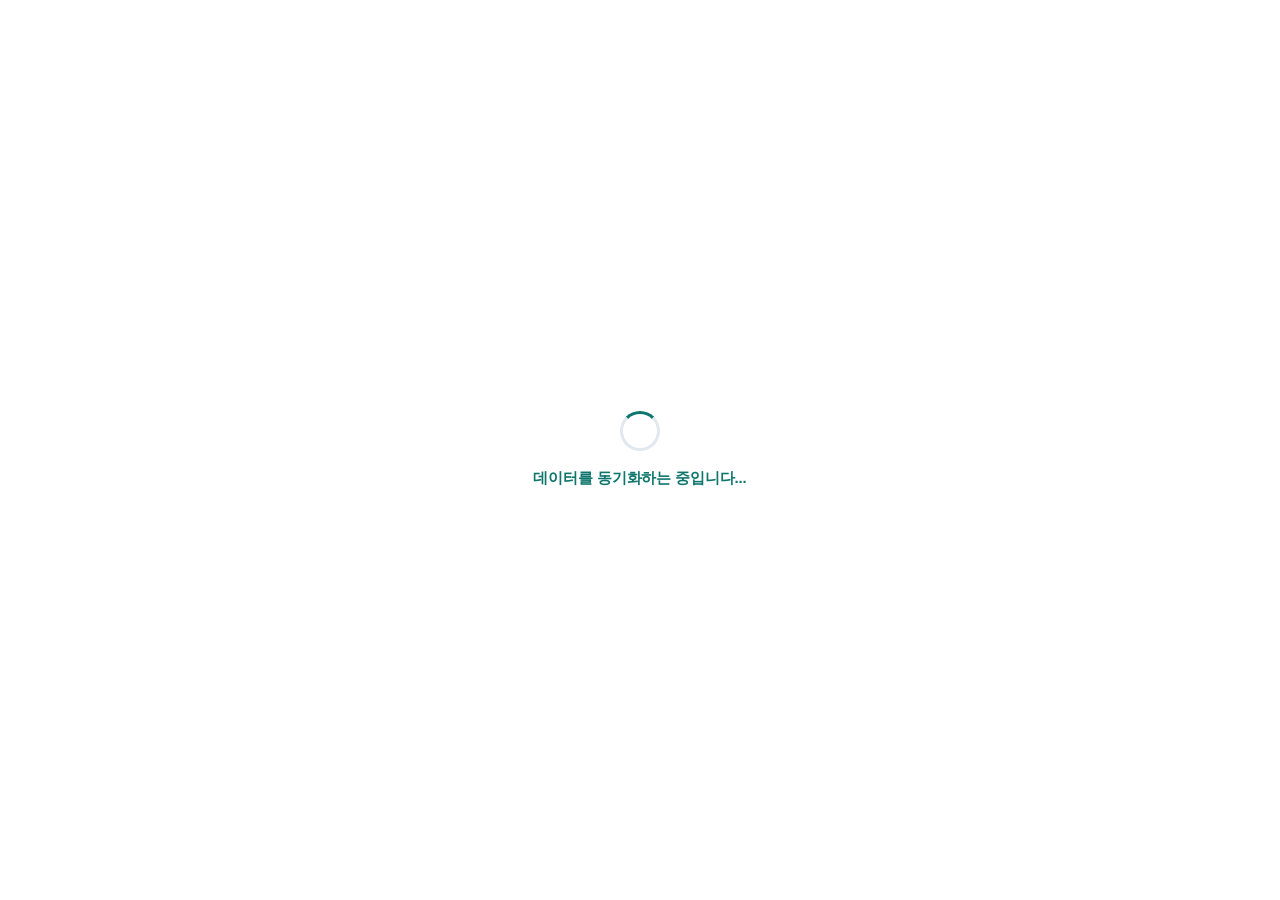
==== commit 9d835344: "Show logged-in account in sync settings to diagnose per-account data isolation Data lives at userDat" ====
--- a/rent_app.html
+++ b/rent_app.html
@@ -6,16 +6,15 @@
     <meta name="apple-mobile-web-app-capable" content="yes">
     <meta name="apple-mobile-web-app-status-bar-style" content="black-translucent">
     <meta name="mobile-web-app-capable" content="yes">
-    <meta name="theme-color" content="#2563EB">
+    <meta name="theme-color" content="#1e40af">
     <meta name="format-detection" content="telephone=no">
     <title>원룸관리앱</title>
     <style>
         * { margin: 0; padding: 0; box-sizing: border-box; }
         :root {
-            --primary:        #2563EB;
-            --primary-dark:   #1D4ED8;
+            --primary:        #1e40af;
             --primary-light:  #3b82f6;
-            --primary-pale:   #EFF6FF;
+            --primary-pale:   #EEF2FF;
             --success:        #059669;
             --success-light:  #D1FAE5;
             --danger:         #DC2626;
@@ -31,9 +30,9 @@
             --bg-card:        #FFFFFF;
             --border-color:   #E2E8F0;
             --border-light:   #F1F5F9;
-            --shadow-sm:      0 1px 3px rgba(15,23,42,0.05);
-            --shadow-md:      0 4px 16px rgba(15,23,42,0.08);
-            --shadow-lg:      0 8px 32px rgba(15,23,42,0.12);
+            --shadow-sm:      0 1px 3px rgba(15,23,42,0.06), 0 1px 2px rgba(15,23,42,0.04);
+            --shadow-md:      0 4px 16px rgba(30,64,175,0.10), 0 1px 4px rgba(15,23,42,0.06);
+            --shadow-lg:      0 8px 32px rgba(30,64,175,0.15), 0 2px 8px rgba(15,23,42,0.08);
             --radius-sm:      8px;
             --radius-md:      14px;
             --radius-lg:      20px;
@@ -46,7 +45,6 @@
             background: var(--bg-page);
             color: var(--text-primary);
             font-size: 16px; line-height: 1.5;
-            font-variant-numeric: tabular-nums;
             -webkit-user-select: none; user-select: none;
             -webkit-touch-callout: none;
         }
@@ -72,20 +70,19 @@
         .header-actions { display: flex; gap: 10px; }
         .icon-btn {
             background: white;
-            border: 1px solid var(--border-color);
-            color: #334155;
-            width: 56px; height: 56px;
+            border: none;
+            color: #374151;
+            width: 58px; height: 58px;
             border-radius: 16px;
             cursor: pointer;
             display: flex; flex-direction: column; align-items: center; justify-content: center; gap: 3px;
-            box-shadow: var(--shadow-sm);
+            box-shadow: 0 2px 10px rgba(0,0,0,0.08);
             transition: all 0.15s ease; touch-action: manipulation;
             -webkit-tap-highlight-color: transparent;
         }
-        .icon-btn .btn-icon { font-size: 20px; line-height: 1; display: flex; align-items: center; justify-content: center; }
-        .icon-btn .btn-icon svg { width: 21px; height: 21px; display: block; }
-        .icon-btn .btn-label { font-size: 10px; font-weight: 700; color: #334155; white-space: nowrap; }
-        .icon-btn:active { transform: scale(0.93); background: #F8FAFC; }
+        .icon-btn .btn-icon { font-size: 20px; line-height: 1; }
+        .icon-btn .btn-label { font-size: 10px; font-weight: 700; color: #374151; white-space: nowrap; }
+        .icon-btn:active { transform: scale(0.93); box-shadow: 0 1px 4px rgba(0,0,0,0.1); }
 
         .content-area {
             flex: 1; overflow-y: auto; overflow-x: hidden;
@@ -101,7 +98,7 @@
         .bottom-nav {
             display: flex; align-items: flex-end;
             background: white;
-            border-top: 1px solid #E2E8F0;
+            border-top: 1px solid #EAECF4;
             padding: 6px 4px max(10px, env(safe-area-inset-bottom));
             flex-shrink: 0; z-index: 100;
             box-shadow: 0 -2px 16px rgba(0,0,0,0.07);
@@ -109,7 +106,7 @@
         .nav-item {
             flex: 1; padding: 7px 2px 4px;
             text-align: center; cursor: pointer;
-            background: none; border: none; color: #94A3B8;
+            background: none; border: none; color: #9CA3AF;
             transition: all 0.2s ease;
             display: flex; flex-direction: column; align-items: center; gap: 3px;
             position: relative; touch-action: manipulation;
@@ -119,11 +116,16 @@
         }
         .nav-item .nav-label { font-size: 11px; }
         .nav-item.active {
-            color: var(--primary);
-        }
-        .nav-item.active .nav-label { color: var(--primary); font-weight: 700; }
-        .nav-icon { font-size: 20px; line-height: 1; display: flex; align-items: center; justify-content: center; }
-        .nav-icon svg { width: 23px; height: 23px; display: block; }
+            color: white;
+            background: #5856D6;
+            box-shadow: 0 4px 14px rgba(88,86,214,0.35);
+            padding: 9px 8px 7px;
+            margin: -3px 2px 0;
+            border-radius: 18px;
+        }
+        .nav-item.active .nav-label { color: white; font-weight: 700; }
+        .nav-icon { font-size: 20px; line-height: 1; }
+        .nav-item.active .nav-icon { font-size: 21px; }
         .nav-label { font-size: 11px; font-weight: 600; letter-spacing: -0.2px; white-space: nowrap; }
         /* 수납 FAB 버튼 */
         .nav-item.nav-fab {
@@ -134,15 +136,14 @@
         }
         .nav-fab-circle {
             width: 52px; height: 52px; border-radius: 50%;
-            background: var(--primary);
+            background: #5856D6;
             display: flex; align-items: center; justify-content: center;
-            box-shadow: 0 4px 14px rgba(37,99,235,0.35);
+            box-shadow: 0 4px 16px rgba(88,86,214,0.45);
             margin-top: -18px; position: relative;
         }
         .nav-item.nav-fab .nav-icon { font-size: 22px; color: white; }
-        .nav-item.nav-fab .nav-icon svg { width: 24px; height: 24px; }
-        .nav-item.nav-fab .nav-label { color: #2563EB; font-weight: 700; font-size: 11px; }
-        .nav-item.nav-fab.active .nav-label { color: #2563EB; }
+        .nav-item.nav-fab .nav-label { color: #5856D6; font-weight: 700; font-size: 11px; }
+        .nav-item.nav-fab.active .nav-label { color: #5856D6; }
         .nav-item.nav-fab .nav-badge {
             position: absolute; top: -2px; right: -2px;
             background: #EF4444; color: white;
@@ -180,8 +181,13 @@
             color: white; overflow: hidden; position: relative;
             min-width: 0;
         }
-        .kpi-blue  { background: var(--primary); box-shadow: 0 2px 8px rgba(37,99,235,0.20); }
-        .kpi-green { background: var(--success); box-shadow: 0 2px 8px rgba(5,150,105,0.20); }
+        .kpi-tile::before {
+            content: ''; position: absolute;
+            top: -20px; right: -20px; width: 80px; height: 80px;
+            background: rgba(255,255,255,0.12); border-radius: 50%;
+        }
+        .kpi-blue  { background: linear-gradient(135deg, #1e3a8a, #2563eb); box-shadow: 0 4px 16px rgba(30,64,175,0.30); }
+        .kpi-green { background: linear-gradient(135deg, #065F46, #059669); box-shadow: 0 4px 16px rgba(5,150,105,0.30); }
         .kpi-label {
             font-size: 12px; font-weight: 600; opacity: 0.88;
             margin-bottom: 6px; white-space: nowrap; position: relative; z-index: 1;
@@ -193,7 +199,7 @@
 
         /* stat-card (used in buildingDetail) */
         .stat-card {
-            background: var(--primary);
+            background: linear-gradient(135deg, var(--primary) 0%, var(--primary-light) 100%);
             color: white; padding: 14px 10px; border-radius: var(--radius-md);
             margin: 8px; text-align: center; box-shadow: var(--shadow-md);
         }
@@ -220,8 +226,8 @@
             touch-action: manipulation; -webkit-tap-highlight-color: transparent;
         }
         .btn-block { width: calc(100% - 16px); margin: 0 8px 8px; display: flex; }
-        .btn-primary { background: var(--primary); color: white; box-shadow: 0 2px 8px rgba(37,99,235,0.25); }
-        .btn-primary:active { background: #1D4ED8; transform: scale(0.98); }
+        .btn-primary { background: var(--primary); color: white; box-shadow: 0 2px 8px rgba(30,64,175,0.25); }
+        .btn-primary:active { background: #1e3a8a; transform: scale(0.98); }
         .btn-secondary { background: #F1F5F9; color: var(--primary); border: 1.5px solid var(--border-color); }
         .btn-secondary:active { background: #E2E8F0; transform: scale(0.98); }
         .btn-danger { background: var(--danger); color: white; }
@@ -246,7 +252,7 @@
         .form-group select:focus,
         .form-group textarea:focus {
             outline: none; border-color: var(--primary);
-            box-shadow: 0 0 0 3px rgba(37,99,235,0.10);
+            box-shadow: 0 0 0 3px rgba(30,64,175,0.10);
         }
         .form-group textarea { resize: none; height: 80px; line-height: 1.5; }
 
@@ -295,7 +301,7 @@
         .list-item:active { background: #F8FAFC; }
         .list-item-avatar {
             width: 46px; height: 46px; border-radius: 50%;
-            background: var(--primary);
+            background: linear-gradient(135deg, var(--primary), var(--primary-light));
             color: white; display: flex; align-items: center; justify-content: center;
             font-size: 19px; font-weight: 800; flex-shrink: 0;
         }
@@ -321,9 +327,8 @@
         }
         .tc-search-wrap .tc-search-icon {
             position: absolute; left: 13px; top: 50%; transform: translateY(-50%);
-            font-size: 15px; pointer-events: none; display: flex;
-        }
-        .tc-search-wrap .tc-search-icon svg { width: 15px; height: 15px; display: block; }
+            font-size: 15px; pointer-events: none;
+        }
         .tc-search-wrap input {
             width: 100%; padding: 11px 14px 11px 38px;
             border: 1.5px solid #E2E8F0; border-radius: 12px;
@@ -350,14 +355,14 @@
         .tc-card {
             background: white; border-radius: 16px;
             margin: 0 12px 12px;
-            border: 1px solid #E2E8F0;
-            box-shadow: var(--shadow-sm);
+            border: 1px solid #EAECF4;
+            box-shadow: 0 2px 8px rgba(0,0,0,0.06);
             overflow: hidden;
         }
         .tc-card-header {
             display: flex; align-items: center; justify-content: space-between;
             padding: 10px 14px 9px;
-            background: #F8FAFC; border-bottom: 1px solid #E2E8F0;
+            background: #F8FAFC; border-bottom: 1px solid #EAECF4;
         }
         .tc-header-left { display: flex; align-items: center; gap: 6px; }
         .tc-header-icon { font-size: 14px; }
@@ -369,14 +374,14 @@
         }
         .tc-avatar {
             width: 52px; height: 52px; border-radius: 50%;
-            background: #2563EB;
+            background: linear-gradient(135deg, #3B82F6, #1D4ED8);
             color: white; font-size: 22px; font-weight: 900;
             display: flex; align-items: center; justify-content: center;
             flex-shrink: 0; margin-top: 2px;
         }
         .tc-info { flex: 1; min-width: 0; }
         .tc-name { font-size: 18px; font-weight: 900; color: #1E293B; margin-bottom: 5px; }
-        .tc-detail { font-size: 13px; color: #64748B; display: flex; align-items: center; gap: 5px; margin-top: 3px; line-height: 1.4; }
+        .tc-detail { font-size: 12.5px; color: #64748B; display: flex; align-items: center; gap: 5px; margin-top: 3px; line-height: 1.4; }
         .tc-rent-col { text-align: right; flex-shrink: 0; padding-top: 2px; }
         .tc-rent-label { font-size: 10px; color: #94A3B8; font-weight: 600; margin-bottom: 3px; white-space: nowrap; }
         .tc-rent-amount { font-size: 16px; font-weight: 900; color: #2563EB; white-space: nowrap; }
@@ -385,14 +390,14 @@
         .tc-meta-row {
             display: flex; align-items: center;
             padding: 9px 14px; border-top: 1px solid #F1F5F9;
-            font-size: 13px; color: #64748B;
+            font-size: 12.5px; color: #64748B;
         }
         .tc-meta-cell { display: flex; align-items: center; gap: 5px; flex: 1; }
         .tc-meta-divider { width: 1px; height: 14px; background: #E2E8F0; margin: 0 10px; flex-shrink: 0; }
         /* 메모 행 */
         .tc-memo-row {
             display: flex; align-items: flex-start; gap: 6px;
-            padding: 0 14px 10px; font-size: 13px; color: #64748B;
+            padding: 0 14px 10px; font-size: 12.5px; color: #64748B;
         }
         /* 누적 미납 행 (보증금 제외) */
         .tc-unpaid-row {
@@ -426,7 +431,7 @@
         .tc-past-card {
             background: white; border-radius: 14px;
             margin: 0 12px 10px; padding: 14px;
-            border: 1px solid #E2E8F0;
+            border: 1px solid #EAECF4;
             box-shadow: 0 1px 4px rgba(0,0,0,0.05);
             opacity: 0.8;
             transition: opacity 0.15s, box-shadow 0.15s, transform 0.12s;
@@ -438,10 +443,10 @@
             display: flex; align-items: center; justify-content: space-between;
             margin-bottom: 10px;
         }
-        .tc-past-name { font-size: 15px; font-weight: 700; color: #334155; }
+        .tc-past-name { font-size: 15px; font-weight: 700; color: #374151; }
         .tc-past-room { font-size: 12px; color: #94A3B8; margin-top: 2px; }
-        .tc-past-badge { font-size: 11px; font-weight: 700; padding: 3px 9px; border-radius: 20px; background: #F1F5F9; color: #64748B; }
-        .tc-past-dates { font-size: 12px; color: #64748B; }
+        .tc-past-badge { font-size: 11px; font-weight: 700; padding: 3px 9px; border-radius: 20px; background: #F1F5F9; color: #6B7280; }
+        .tc-past-dates { font-size: 12px; color: #6B7280; }
 
         /* ═══════════════════════════ TENANT DETAIL PAGE ═══════════════════════════ */
         .td-overlay {
@@ -477,13 +482,13 @@
         /* Hero card */
         .td-hero-card {
             background: white; margin: 0 12px 12px;
-            border-radius: 18px; border: 1px solid #E2E8F0;
-            box-shadow: var(--shadow-sm); overflow: hidden;
+            border-radius: 18px; border: 1px solid #EAECF4;
+            box-shadow: 0 2px 12px rgba(0,0,0,0.07); overflow: hidden;
         }
         .td-hero-top {
             display: flex; align-items: center; justify-content: space-between;
             padding: 12px 14px 10px; background: #F8FAFC;
-            border-bottom: 1px solid #E2E8F0;
+            border-bottom: 1px solid #EAECF4;
         }
         .td-hero-building { font-size: 13px; font-weight: 700; color: #1E293B; display: flex; align-items: center; gap: 5px; }
         .td-hero-badge { font-size: 11px; font-weight: 700; padding: 3px 9px; border-radius: 20px; }
@@ -493,7 +498,7 @@
         }
         .td-avatar {
             width: 52px; height: 52px; border-radius: 50%; flex-shrink: 0;
-            background: #2563EB;
+            background: linear-gradient(135deg, #3B82F6, #1D4ED8);
             color: white; font-size: 22px; font-weight: 900;
             display: flex; align-items: center; justify-content: center;
         }
@@ -530,8 +535,8 @@
         .td-section-title { font-size: 15px; font-weight: 800; color: #1E293B; margin-bottom: 8px; padding-left: 2px; }
         .td-section-card {
             background: white; border-radius: 16px;
-            border: 1px solid #E2E8F0;
-            box-shadow: var(--shadow-sm); overflow: hidden;
+            border: 1px solid #EAECF4;
+            box-shadow: 0 1px 6px rgba(0,0,0,0.05); overflow: hidden;
         }
         .td-amount-pair {
             display: flex; border-bottom: 1px solid #F1F5F9;
@@ -567,14 +572,14 @@
             -webkit-tap-highlight-color: transparent;
         }
         .td-rent-history-btn:active { background: #EFF6FF; }
-        .td-rent-history-btn.expanded { color: #64748B; background: #F8FAFC; }
+        .td-rent-history-btn.expanded { color: #6B7280; background: #F8FAFC; }
         /* Deposit refund badge */
         .td-deposit-ok { background: #DCFCE7; color: #166534; border-radius: 10px; padding: 8px 12px; margin: 8px 10px; font-size: 13px; font-weight: 700; }
         /* Bottom action bar */
         .td-bottom-bar {
             position: fixed; bottom: 0; left: 0; right: 0;
             padding: 12px 16px max(12px, env(safe-area-inset-bottom));
-            background: white; border-top: 1px solid #E2E8F0;
+            background: white; border-top: 1px solid #EAECF4;
             display: flex; gap: 10px; z-index: 1200;
         }
         .td-bottom-btn-danger {
@@ -598,7 +603,7 @@
             padding: 10px 14px; border-bottom: 1px solid #F8FAFC; font-size: 13px;
         }
         .td-rent-item:last-child { border-bottom: none; }
-        .td-rent-item-label { color: #334155; font-weight: 600; }
+        .td-rent-item-label { color: #374151; font-weight: 600; }
         .td-rent-item-sub { font-size: 11px; color: #94A3B8; margin-top: 2px; }
         .td-rent-item-right { text-align: right; }
         .td-rent-item-amount { font-size: 14px; font-weight: 800; color: #1E293B; }
@@ -619,6 +624,28 @@
         .toast.success { background: var(--success); }
 
         /* ═══════════════════════════ DASHBOARD ═══════════════════════════ */
+        .dash-hero {
+            background: linear-gradient(135deg, #1a3587 0%, #1e40af 60%, #2563eb 100%);
+            padding: 20px 16px 18px; margin: 0; position: relative; overflow: hidden;
+        }
+        .dash-hero::before {
+            content: ''; position: absolute;
+            top: -30px; right: -20px; width: 110px; height: 110px;
+            background: rgba(255,255,255,0.07); border-radius: 50%;
+        }
+        .dash-hero::after {
+            content: ''; position: absolute;
+            bottom: -40px; right: 40px; width: 80px; height: 80px;
+            background: rgba(255,255,255,0.05); border-radius: 50%;
+        }
+        .dash-hero-inner { display: flex; align-items: center; justify-content: space-between; gap: 12px; }
+        .dash-hero-left { flex: 1; min-width: 0; }
+        .dash-hero-right { flex-shrink: 0; display: flex; align-items: center; justify-content: center; }
+        /* hero KPI */
+        .hero-kpi-label { font-size: 12px; color: rgba(255,255,255,0.72); font-weight: 500; margin-bottom: 2px; }
+        .hero-kpi-value { font-size: 26px; font-weight: 900; color: white; letter-spacing: -0.8px; line-height: 1.15; }
+        .hero-kpi-value.secondary { font-size: 22px; color: rgba(255,255,255,0.88); }
+        .hero-kpi-divider { border: none; border-top: 1px solid rgba(255,255,255,0.18); margin: 11px 0 10px; }
         /* compat hidden */
         .dash-month-row { display: none; }
         .collection-rate-label { display: none; }
@@ -674,7 +701,7 @@
         .annual-income  { color: #2563EB; }
         .annual-expense { color: #DC2626; }
         .annual-profit  { color: #16A34A; }
-        .annual-occ     { color: var(--text-primary); }
+        .annual-occ     { color: #7C3AED; }
         .annual-profit.loss { color: #DC2626; }
         /* Recent payments */
         .recent-pay-card {
@@ -925,10 +952,9 @@
         }
         .search-bar input:focus { border-color: var(--primary); outline: none; }
         .search-bar::before {
-            content: ''; position: absolute;
+            content: '🔍'; position: absolute;
             left: 12px; top: 50%; transform: translateY(-50%);
-            width: 16px; height: 16px;
-            background: url("data:image/svg+xml,%3Csvg xmlns='http://www.w3.org/2000/svg' viewBox='0 0 24 24' fill='none' stroke='%2394A3B8' stroke-width='2' stroke-linecap='round'%3E%3Ccircle cx='11' cy='11' r='7'/%3E%3Cpath d='M21 21l-4.5-4.5'/%3E%3C/svg%3E") center/contain no-repeat;
+            font-size: 15px;
         }
 
         .filter-btn {
@@ -941,7 +967,7 @@
         }
         .filter-btn.active {
             background: var(--primary); border-color: var(--primary);
-            color: white; box-shadow: 0 2px 8px rgba(37,99,235,0.22);
+            color: white; box-shadow: 0 2px 8px rgba(30,64,175,0.22);
         }
 
         .tab-buttons {
@@ -1010,7 +1036,7 @@
         .room-cell.occupied    { background: #DBEAFE; border-color: #93C5FD; }
         .room-cell.vacant      { background: #DCFCE7; border-color: #86EFAC; }
         .room-cell.maintenance { background: #FEF9C3; border-color: #FDE047; }
-        .room-cell-number  { font-size: 17px; font-weight: 800; margin-bottom: 5px; color: #1D4ED8; }
+        .room-cell-number  { font-size: 17px; font-weight: 800; margin-bottom: 5px; color: #1E3A8A; }
         .room-cell-status  { font-size: 13px; font-weight: 600; color: var(--text-primary); }
         .room-cell-tenant  { font-size: 12px; font-weight: 700; color: var(--primary); margin-top: 3px; }
 
@@ -1150,8 +1176,8 @@
         .dash-donut-row {
             display: flex; margin: 12px 12px 0;
             background: white; border-radius: 20px;
-            border: 1px solid #E2E8F0;
-            box-shadow: var(--shadow-sm);
+            border: 1px solid #EAECF4;
+            box-shadow: 0 2px 16px rgba(0,0,0,0.06);
             overflow: hidden;
         }
         .dash-donut-half {
@@ -1161,7 +1187,7 @@
             background: transparent; min-width: 0;
         }
         .dash-donut-half:first-child {
-            border-right: 1px solid #E2E8F0;
+            border-right: 1px solid #EAECF4;
         }
         .dash-donut-half.dash-donut-curr { background: transparent; }
         .dash-donut-month {
@@ -1169,7 +1195,7 @@
             color: #94A3B8; letter-spacing: 0.2px;
         }
         .dash-donut-curr .dash-donut-month {
-            color: var(--primary);
+            color: #3B82F6;
         }
         .dash-donut-detail {
             width: 100%; display: flex; flex-direction: column; gap: 5px;
@@ -1311,7 +1337,7 @@
             border-bottom: 2.5px solid transparent; transition: all 0.15s;
             -webkit-tap-highlight-color: transparent;
         }
-        .tax-tab-btn.active { color: #2563EB; border-bottom-color: #2563EB; background: white; }
+        .tax-tab-btn.active { color: #0F766E; border-bottom-color: #0F766E; background: white; }
         .tax-card {
             background: #F8FAFC; border: 1px solid #E2E8F0; border-radius: 10px;
             padding: 14px; margin-bottom: 10px;
@@ -1321,7 +1347,7 @@
         .tax-row { display: flex; align-items: center; gap: 8px; padding: 8px 10px; border-bottom: 1px solid #F1F5F9; }
         .tax-row:last-child { border-bottom: none; }
         .tax-row label { display: flex; align-items: center; gap: 8px; flex: 1; cursor: pointer; font-size: 13px; min-width: 0; }
-        .tax-row input[type=checkbox] { width: 18px; height: 18px; accent-color: #2563EB; flex-shrink: 0; }
+        .tax-row input[type=checkbox] { width: 18px; height: 18px; accent-color: #0F766E; flex-shrink: 0; }
         .tax-row-amt { font-weight: 700; color: #1E293B; white-space: nowrap; font-size: 13px; }
         .tax-row-amt.excluded { color: #CBD5E1; text-decoration: line-through; }
         .tax-group-header {
@@ -1343,7 +1369,7 @@
             padding: 8px 12px; font-size: 14px;
         }
         .tax-final {
-            background: #2563EB; color: white;
+            background: linear-gradient(135deg,#0F766E,#0EA5A4); color: white;
             border-radius: 12px; padding: 16px 18px; margin-top: 10px;
         }
         .tax-final .tax-card-title { color: rgba(255,255,255,0.85); }
@@ -1356,15 +1382,15 @@
         .tax-page-card {
             background: white; border: 1px solid #E2E8F0; border-radius: 12px;
             padding: 14px 16px; margin: 0 12px 12px;
-            box-shadow: 0 1px 3px rgba(37,99,235,0.04);
+            box-shadow: 0 1px 3px rgba(15,118,110,0.04);
         }
         .tax-page-card-title {
-            font-size: 13px; font-weight: 800; color: #2563EB;
+            font-size: 13px; font-weight: 800; color: #0F766E;
             margin-bottom: 10px; display: flex; align-items: center; gap: 6px;
         }
         .tax-page-card-title .pill {
             font-size: 10px; padding: 2px 8px; border-radius: 10px;
-            background: #EFF6FF; color: #2563EB; font-weight: 700;
+            background: #F0FDFA; color: #0F766E; font-weight: 700;
         }
         /* 세무 설정 카드 */
         .tax-setup-card {
@@ -1382,7 +1408,7 @@
         }
         /* 큰 임대소득 카드 */
         .tax-income-final {
-            background: #2563EB;
+            background: linear-gradient(135deg,#0F766E,#0EA5A4);
             color: white; padding: 18px 20px;
         }
         .tax-income-final .label { font-size: 12px; opacity: 0.9; }
@@ -1396,12 +1422,12 @@
             background: #F8FAFC; border: 2px solid transparent; border-radius: 10px;
             padding: 10px 12px;
         }
-        .tax-sim-card.recommended { border-color: #2563EB; background: #EFF6FF; }
+        .tax-sim-card.recommended { border-color: #0F766E; background: #F0FDFA; }
         .tax-sim-label { font-size: 11px; color: #64748B; font-weight: 700; }
         .tax-sim-amount { font-size: 17px; font-weight: 800; color: #1E293B; margin-top: 2px; }
         .tax-sim-badge {
             display: inline-block; padding: 2px 6px; font-size: 9px;
-            background: #2563EB; color: white; border-radius: 8px; font-weight: 700;
+            background: #0F766E; color: white; border-radius: 8px; font-weight: 700;
             margin-left: 4px;
         }
         /* 신고 의무 카드 */
@@ -1456,9 +1482,9 @@
         .tax-trend-bar {
             width: 12px; border-radius: 2px 2px 0 0;
         }
-        .tax-trend-bar.income { background: #2563EB; }
-        .tax-trend-bar.expense { background: #DC2626; }
-        .tax-trend-bar.profit { background: #2563EB; }
+        .tax-trend-bar.income { background: linear-gradient(180deg,#0EA5A4,#0F766E); }
+        .tax-trend-bar.expense { background: linear-gradient(180deg,#F87171,#DC2626); }
+        .tax-trend-bar.profit { background: linear-gradient(180deg,#3B82F6,#1E40AF); }
         .tax-trend-label { font-size: 10px; font-weight: 700; color: #64748B; }
 
         /* --- 세금신고 준비센터 추가 스타일 --- */
@@ -1473,7 +1499,7 @@
         .filing-status-badge.status-collecting { background: #FEF3C7; color: #D97706; border: 1px solid #FCD34D; }
         .filing-status-badge.status-reviewing { background: #DBEAFE; color: #1D4ED8; border: 1px solid #BFDBFE; }
         .filing-status-badge.status-completed { background: #D1FAE5; color: #065F46; border: 1px solid #A7F3D0; }
-        .filing-status-badge.status-exempt { background: #F1F5F9; color: #334155; border: 1px solid #E2E8F0; }
+        .filing-status-badge.status-exempt { background: #F3F4F6; color: #374151; border: 1px solid #E5E7EB; }
 
         .tax-warning-card {
             background: #FFF5F5;
@@ -1517,8 +1543,8 @@
             box-shadow: 0 0 0 1px #CBD5E1;
         }
         .tax-timeline-item.completed .tax-timeline-marker {
-            background: #2563EB;
-            box-shadow: 0 0 0 1px #1D4ED8;
+            background: #0F766E;
+            box-shadow: 0 0 0 1px #0D9488;
         }
         .tax-timeline-content {
             display: flex;
@@ -1623,8 +1649,8 @@
         .doc-checklist-optional-badge {
             font-size: 9px;
             padding: 2px 4px;
-            background: #F1F5F9;
-            color: #64748B;
+            background: #F3F4F6;
+            color: #6B7280;
             border-radius: 4px;
             font-weight: 700;
         }
@@ -1643,9 +1669,9 @@
             border-color: #A7F3D0;
         }
         .doc-checklist-status-select.na {
-            background: #F1F5F9;
-            color: #334155;
-            border-color: #E2E8F0;
+            background: #F3F4F6;
+            color: #374151;
+            border-color: #E5E7EB;
         }
         .doc-checklist-status-select.missing {
             background: #FEF3C7;
@@ -1688,11 +1714,11 @@
         }
         .tax-vault-s-미확보 { background:#FEF2F2; color:#EF4444; border:1px solid rgba(239,68,68,0.25); }
         .tax-vault-s-준비중 { background:#FEF9C3; color:#D97706; border:1px solid rgba(217,119,6,0.25); }
-        .tax-vault-s-업로드완료 { background:#EFF6FF; color:#2563EB; border:1px solid rgba(37,99,235,0.25); }
+        .tax-vault-s-업로드완료 { background:#F0FDFA; color:#0F766E; border:1px solid rgba(15,118,110,0.25); }
         .tax-vault-s-제출완료 { background:#EFF6FF; color:#1D4ED8; border:1px solid rgba(29,78,216,0.25); }
         .tax-vault-storage-warn {
             background: #FFFBEB; border: 1px solid #FDE68A; border-radius: 8px;
-            padding: 8px 12px; font-size: 12px; color: #92400E; margin-bottom: 10px; line-height: 1.5;
+            padding: 8px 12px; font-size: 11.5px; color: #92400E; margin-bottom: 10px; line-height: 1.5;
         }
         .tax-vault-missing-row {
             display: flex; align-items: center; gap: 8px;
@@ -1717,9 +1743,9 @@
         .tax-status-danger { background:#FEE2E2; color:#991B1B; }
         .tax-quick-grid { display:grid; grid-template-columns:1fr 1fr; gap:8px; margin:0 12px 12px; }
         .tax-quick-btn { background:white; border:2px dashed #CBD5E1; border-radius:12px; padding:13px 10px; text-align:center; font-size:12px; font-weight:700; color:#475569; cursor:pointer; line-height:1.4; -webkit-tap-highlight-color:transparent; touch-action:manipulation; transition:border-color 0.15s,color 0.15s,background 0.15s; }
-        .tax-quick-btn:active { border-color:#2563EB; color:#2563EB; background:#EFF6FF; }
-        .tax-building-card { background:white; border:1px solid #E2E8F0; border-radius:14px; margin:0 12px 12px; overflow:hidden; box-shadow:var(--shadow-sm); }
-        .tax-building-header { background:#F8FAFC; padding:11px 14px; border-bottom:1px solid #E2E8F0; display:flex; align-items:center; gap:10px; }
+        .tax-quick-btn:active { border-color:#0F766E; color:#0F766E; background:#F0FDFA; }
+        .tax-building-card { background:white; border:1px solid #E2E8F0; border-radius:14px; margin:0 12px 12px; overflow:hidden; box-shadow:0 2px 8px rgba(0,0,0,0.04); }
+        .tax-building-header { background:linear-gradient(135deg,#F8FAFC,#F0F9FF); padding:11px 14px; border-bottom:1px solid #E2E8F0; display:flex; align-items:center; gap:10px; }
         .tax-building-body { padding:12px 14px 10px; }
         .tax-building-section-title { font-size:10px; font-weight:800; color:#64748B; text-transform:uppercase; letter-spacing:0.07em; margin-bottom:8px; margin-top:2px; }
         .tax-input-row { display:grid; grid-template-columns:1fr 1fr; gap:8px; margin-bottom:8px; }
@@ -1729,28 +1755,28 @@
         .tax-input-group input[type="text"],
         .tax-input-group select,
         .tax-input-group textarea { width:100%; padding:7px 10px; border:1.5px solid #E2E8F0; border-radius:8px; font-size:13px; color:#1E293B; background:white; box-sizing:border-box; font-family:inherit; transition:border-color 0.15s; }
-        .tax-input-group input:focus, .tax-input-group select:focus, .tax-input-group textarea:focus { outline:none; border-color:#2563EB; box-shadow:0 0 0 2px rgba(37,99,235,0.1); }
+        .tax-input-group input:focus, .tax-input-group select:focus, .tax-input-group textarea:focus { outline:none; border-color:#0F766E; box-shadow:0 0 0 2px rgba(15,118,110,0.1); }
         .tax-evidence-grid { display:flex; flex-wrap:wrap; gap:6px; margin-top:4px; }
         .tax-evidence-chip { padding:5px 12px; border:1.5px solid #E2E8F0; border-radius:20px; font-size:12px; font-weight:600; color:#64748B; cursor:pointer; background:white; transition:all 0.15s; -webkit-tap-highlight-color:transparent; touch-action:manipulation; }
-        .tax-evidence-chip.active { background:#2563EB; color:white; border-color:#2563EB; }
+        .tax-evidence-chip.active { background:#0F766E; color:white; border-color:#0F766E; }
         .tax-evidence-chip.active-none { background:#EF4444; color:white; border-color:#EF4444; }
         .tax-progress-bar { height:7px; background:#E2E8F0; border-radius:4px; overflow:hidden; margin-top:6px; }
         .tax-progress-fill { height:100%; border-radius:4px; transition:width 0.4s ease; }
-        .tax-progress-fill.good { background:#059669; }
-        .tax-progress-fill.warn { background:#D97706; }
-        .tax-progress-fill.bad { background:#DC2626; }
+        .tax-progress-fill.good { background:linear-gradient(90deg,#10B981,#0F766E); }
+        .tax-progress-fill.warn { background:linear-gradient(90deg,#F59E0B,#D97706); }
+        .tax-progress-fill.bad { background:linear-gradient(90deg,#EF4444,#DC2626); }
         .tax-warn-item { display:flex; align-items:flex-start; gap:8px; padding:8px 10px; border-radius:8px; margin-bottom:6px; font-size:12px; line-height:1.5; }
         .tax-warn-danger { background:#FEE2E2; color:#991B1B; }
         .tax-warn-warning { background:#FEF9C3; color:#854D0E; }
-        .tax-warn-info { background:#DBEAFE; color:#1D4ED8; }
+        .tax-warn-info { background:#DBEAFE; color:#1E40AF; }
         .tax-warn-ok { background:#D1FAE5; color:#065F46; }
         .tax-sim-box { border:1.5px solid #E2E8F0; border-radius:12px; padding:12px 14px; margin-bottom:8px; background:white; position:relative; }
-        .tax-sim-box.highlighted { border-color:#2563EB; background:#EFF6FF; }
-        .tax-sim-badge-rec { position:absolute; top:-8px; right:12px; background:#2563EB; color:white; font-size:9px; padding:2px 7px; border-radius:4px; font-weight:700; }
+        .tax-sim-box.highlighted { border-color:#0F766E; background:#F0FDFA; }
+        .tax-sim-badge-rec { position:absolute; top:-8px; right:12px; background:#0F766E; color:white; font-size:9px; padding:2px 7px; border-radius:4px; font-weight:700; }
         .tax-sim-label { font-size:11px; color:#64748B; font-weight:700; margin-bottom:4px; }
         .tax-sim-amount { font-size:18px; font-weight:900; color:#1E293B; }
         .tax-sim-breakdown { font-size:10px; color:#94A3B8; margin-top:3px; line-height:1.4; }
-        .tax-action-tip { background:#EFF6FF; border:1px solid #BFDBFE; border-radius:10px; padding:10px 12px; font-size:12px; color:#1D4ED8; line-height:1.5; margin-bottom:8px; }
+        .tax-action-tip { background:linear-gradient(135deg,#EFF6FF,#F0FDFA); border:1px solid #BFDBFE; border-radius:10px; padding:10px 12px; font-size:12px; color:#1E40AF; line-height:1.5; margin-bottom:8px; }
         .tax-expense-grid { display:grid; grid-template-columns:1fr 1fr; gap:6px; margin-bottom:4px; }
         details.tax-page-card > summary { list-style:none; cursor:pointer; }
         details.tax-page-card > summary::-webkit-details-marker { display:none; }
@@ -1769,11 +1795,9 @@
             touch-action: manipulation; -webkit-tap-highlight-color: transparent;
             box-shadow: var(--shadow-sm);
         }
-        .quick-btn:active { background: var(--primary-pale); border-color: var(--primary); transform: scale(0.96); }
-        .quick-btn span:first-child { font-size: 24px; line-height: 1; display: flex; color: #475569; }
-        .quick-btn span:first-child svg { width: 23px; height: 23px; display: block; }
+        .quick-btn:active { background: #EEF2FF; border-color: var(--primary); transform: scale(0.96); }
+        .quick-btn span:first-child { font-size: 24px; line-height: 1; }
         .quick-btn span:last-child { font-size: 12px; font-weight: 700; color: var(--text-primary); }
-        .quick-btn-primary span:first-child { color: white; }
         /* ── 건물별 요약 카드 (대시보드) ── */
         .dash-bld-card {
             background: white; border: 1px solid var(--border-color);
@@ -1803,10 +1827,10 @@
         .dash-bld-metric-val.warning { color: var(--warning); }
         /* SMS 입금문자 빠른 진입용 강조 버튼 */
         .quick-btn-primary {
-            background: var(--primary);
+            background: linear-gradient(135deg, var(--primary) 0%, var(--primary-light) 100%);
             border-color: var(--primary);
             color: white;
-            box-shadow: 0 4px 14px rgba(37,99,235,0.22);
+            box-shadow: 0 4px 14px rgba(30,64,175,0.22);
         }
         .quick-btn-primary span:last-child { color: white; }
         .quick-btn-primary:active { background: var(--primary); border-color: var(--primary); }
@@ -1818,10 +1842,10 @@
         .rent-sms-btn {
             flex: 1; display: inline-flex; align-items: center; justify-content: center; gap: 8px;
             padding: 11px 14px; border-radius: var(--radius-md);
-            background: var(--primary);
+            background: linear-gradient(135deg, var(--primary) 0%, var(--primary-light) 100%);
             color: white; border: none; cursor: pointer;
             font-size: 14px; font-weight: 700;
-            box-shadow: 0 4px 14px rgba(37,99,235,0.22);
+            box-shadow: 0 4px 14px rgba(30,64,175,0.22);
             transition: transform 0.12s ease;
             touch-action: manipulation; -webkit-tap-highlight-color: transparent;
         }
@@ -1926,11 +1950,11 @@
     <!-- Initial Loading Spinner for Firebase Synchronization -->
     <div id="initialAppLoadingOverlay" style="position:fixed;top:0;left:0;width:100%;height:100%;background:#ffffff;z-index:99999;display:flex;flex-direction:column;align-items:center;justify-content:center;font-family:-apple-system,BlinkMacSystemFont,sans-serif;transition:opacity 0.3s ease;">
         <div style="display:flex;flex-direction:column;align-items:center;gap:16px;">
-            <div style="width:40px;height:40px;border:3px solid #E2E8F0;border-top-color:#2563EB;border-radius:50%;animation:spin 1s linear infinite;"></div>
+            <div style="width:40px;height:40px;border:3px solid #E2E8F0;border-top-color:#0F766E;border-radius:50%;animation:spin 1s linear infinite;"></div>
             <style>
                 @keyframes spin { to { transform: rotate(360deg); } }
             </style>
-            <div style="font-size:15px;color:#2563EB;font-weight:600;letter-spacing:-0.01em;">데이터를 동기화하는 중입니다...</div>
+            <div style="font-size:15px;color:#0F766E;font-weight:600;letter-spacing:-0.01em;">데이터를 동기화하는 중입니다...</div>
         </div>
     </div>
 
@@ -1946,7 +1970,7 @@
             </div>
             <div class="header-actions">
                 <button class="icon-btn" onclick="openModal('addBuildingModal')" title="건물 추가">
-                    <span class="btn-icon"><svg viewBox="0 0 24 24" fill="none" stroke="currentColor" stroke-width="2" stroke-linecap="round" stroke-linejoin="round"><rect x="4" y="2" width="16" height="20" rx="1"/><path d="M9 22v-4h6v4"/><path d="M8 6h.01M12 6h.01M16 6h.01M8 10h.01M12 10h.01M16 10h.01M8 14h.01M12 14h.01M16 14h.01"/></svg></span>
+                    <span class="btn-icon">🏢</span>
                     <span class="btn-label">건물관리</span>
                 </button>
             </div>
@@ -1964,12 +1988,12 @@
                     <div class="dash-donut-half">
                         <div class="dash-donut-month" id="prevMonthLabel">지난달</div>
                         <svg width="150" height="150" viewBox="0 0 150 150" style="display:block;flex-shrink:0;max-width:100%;">
-                            <circle cx="75" cy="75" r="60" fill="none" stroke="rgba(100,116,139,0.15)" stroke-width="9"/>
-                            <circle cx="75" cy="75" r="60" fill="none" stroke="#94A3B8" stroke-width="9"
+                            <circle cx="75" cy="75" r="60" fill="none" stroke="rgba(99,102,241,0.12)" stroke-width="11"/>
+                            <circle cx="75" cy="75" r="60" fill="none" stroke="#6366F1" stroke-width="11"
                                 stroke-dasharray="376.9" stroke-dashoffset="376.9"
                                 stroke-linecap="round" transform="rotate(-90 75 75)"
                                 id="prevDonutArc"/>
-                            <text x="75" y="75" text-anchor="middle" dominant-baseline="middle" fill="#64748B" font-size="34" font-weight="800" id="prevDonutPct" style="font-family:inherit;">0%</text>
+                            <text x="75" y="75" text-anchor="middle" dominant-baseline="middle" fill="#4338CA" font-size="36" font-weight="900" id="prevDonutPct" style="font-family:inherit;">0%</text>
                         </svg>
                         <div class="dash-donut-detail">
                             <div class="ddd-row">
@@ -1981,11 +2005,11 @@
                                 <span class="ddd-val" id="prevMonthExpected">-</span>
                             </div>
                             <div class="ddd-row" id="prevUnpaidRow" style="display:none;">
-                                <span class="ddd-label">미납</span>
+                                <span class="ddd-label">⚠️ 미납</span>
                                 <span class="ddd-val ddd-val-danger" id="prevUnpaidInfo">-</span>
                             </div>
                             <div class="ddd-row" id="prevPaidRow" style="display:none;">
-                                <span class="ddd-label">완료</span>
+                                <span class="ddd-label">✅ 완료</span>
                                 <span class="ddd-val ddd-val-success" id="prevPaidInfo">전체 완료!</span>
                             </div>
                         </div>
@@ -1994,12 +2018,12 @@
                     <div class="dash-donut-half dash-donut-curr">
                         <div class="dash-donut-month" id="currMonthLabel">이번달</div>
                         <svg width="150" height="150" viewBox="0 0 150 150" style="display:block;flex-shrink:0;max-width:100%;">
-                            <circle cx="75" cy="75" r="60" fill="none" stroke="rgba(37,99,235,0.12)" stroke-width="9"/>
-                            <circle cx="75" cy="75" r="60" fill="none" stroke="#2563EB" stroke-width="9"
+                            <circle cx="75" cy="75" r="60" fill="none" stroke="rgba(59,130,246,0.12)" stroke-width="11"/>
+                            <circle cx="75" cy="75" r="60" fill="none" stroke="#3B82F6" stroke-width="11"
                                 stroke-dasharray="376.9" stroke-dashoffset="376.9"
                                 stroke-linecap="round" transform="rotate(-90 75 75)"
                                 id="donutArc"/>
-                            <text x="75" y="75" text-anchor="middle" dominant-baseline="middle" fill="#2563EB" font-size="34" font-weight="800" id="donutPct" style="font-family:inherit;">0%</text>
+                            <text x="75" y="75" text-anchor="middle" dominant-baseline="middle" fill="#1D4ED8" font-size="36" font-weight="900" id="donutPct" style="font-family:inherit;">0%</text>
                         </svg>
                         <div class="dash-donut-detail">
                             <div class="ddd-row">
@@ -2011,11 +2035,11 @@
                                 <span class="ddd-val" id="monthlyExpectedDisplay">-</span>
                             </div>
                             <div class="ddd-row" id="currUnpaidRow" style="display:none;">
-                                <span class="ddd-label">미납</span>
+                                <span class="ddd-label">⚠️ 미납</span>
                                 <span class="ddd-val ddd-val-danger" id="currUnpaidInfo">-</span>
                             </div>
                             <div class="ddd-row" id="currPaidRow" style="display:none;">
-                                <span class="ddd-label">완료</span>
+                                <span class="ddd-label">✅ 완료</span>
                                 <span class="ddd-val ddd-val-success" id="currPaidInfo">-</span>
                             </div>
                         </div>
@@ -2053,7 +2077,7 @@
                 <!-- ③ 미납 현황 (다달 히스토리) -->
                 <div class="dash-section" style="margin-top:14px;">
                     <div class="dash-section-header">
-                        <span class="dash-section-label">미납 현황</span>
+                        <span class="dash-section-label">💸 미납 현황</span>
                         <span class="dash-section-more" onclick="switchPage('rentPage')">수납현황 ›</span>
                     </div>
                     <div class="unpaid-history-scroll" id="unpaidHistoryRow">
@@ -2064,7 +2088,7 @@
                 <!-- ③ 계약만료 임박 -->
                 <div class="dash-section" id="expirySection" style="display:none;margin-top:14px;">
                     <div class="dash-section-header">
-                        <span class="dash-section-label">계약만료 임박</span>
+                        <span class="dash-section-label">🔔 계약만료 임박</span>
                         <span class="dash-section-more" onclick="switchPage('tenantsPage')">전체 ›</span>
                     </div>
                     <div class="info-card-wrap">
@@ -2075,7 +2099,7 @@
                 <!-- ④ 보증금 미반환 -->
                 <div class="dash-section" id="depositPendingSection" style="display:none;margin-top:14px;">
                     <div class="dash-section-header">
-                        <span class="dash-section-label">보증금 미반환</span>
+                        <span class="dash-section-label">🏦 보증금 미반환</span>
                         <span class="dash-section-more" onclick="switchPage('tenantsPage')">세입자 목록 ›</span>
                     </div>
                     <div class="info-card-wrap">
@@ -2086,7 +2110,7 @@
                 <!-- ⑤ 공실 현황 -->
                 <div class="dash-section" id="vacantSectionNew" style="display:none;margin-top:14px;">
                     <div class="dash-section-header">
-                        <span class="dash-section-label">공실 현황<span id="vacantKpiBadge" class="vacant-kpi-badge hidden" aria-live="polite"></span></span>
+                        <span class="dash-section-label">🏠 공실 현황<span id="vacantKpiBadge" class="vacant-kpi-badge hidden" aria-live="polite"></span></span>
                         <span class="dash-section-more" onclick="openModal('addTenantModal')">세입자 추가 ›</span>
                     </div>
                     <div class="info-card-wrap">
@@ -2100,7 +2124,7 @@
                 <!-- ⑤ 수리 요청 현황 -->
                 <div class="dash-section" id="maintenanceSectionNew" style="display:none;margin-top:14px;">
                     <div class="dash-section-header">
-                        <span class="dash-section-label">수리요청 현황</span>
+                        <span class="dash-section-label">🔧 수리요청 현황</span>
                     </div>
                     <div class="info-card-wrap">
                         <div id="maintenanceListNew"></div>
@@ -2114,22 +2138,22 @@
                     </div>
                     <div class="dashboard-actions-new">
                         <button class="quick-btn quick-btn-primary" onclick="openSmsModal()" aria-label="입금문자 붙여넣기로 수납 처리">
-                            <span><svg viewBox="0 0 24 24" fill="none" stroke="currentColor" stroke-width="2" stroke-linecap="round" stroke-linejoin="round"><rect x="5" y="2" width="14" height="20" rx="2"/><path d="M11 18h2"/></svg></span><span>입금문자</span>
+                            <span>📱</span><span>입금문자</span>
                         </button>
                         <button class="quick-btn" onclick="openModal('addTenantModal')">
-                            <span><svg viewBox="0 0 24 24" fill="none" stroke="currentColor" stroke-width="2" stroke-linecap="round" stroke-linejoin="round"><path d="M16 21v-2a4 4 0 0 0-4-4H6a4 4 0 0 0-4 4v2"/><circle cx="9" cy="7" r="4"/><path d="M19 8v6M22 11h-6"/></svg></span><span>세입자 추가</span>
+                            <span>👤</span><span>세입자 추가</span>
                         </button>
                         <button class="quick-btn" onclick="switchPage('rentPage')">
-                            <span><svg viewBox="0 0 24 24" fill="none" stroke="currentColor" stroke-width="2" stroke-linecap="round" stroke-linejoin="round"><rect x="2" y="6" width="20" height="13" rx="2"/><circle cx="12" cy="12.5" r="3"/><path d="M2 10h2M20 10h2"/></svg></span><span>월세기록</span>
+                            <span>💰</span><span>월세기록</span>
                         </button>
                         <button class="quick-btn" onclick="openModal('addExpenseModal')">
-                            <span><svg viewBox="0 0 24 24" fill="none" stroke="currentColor" stroke-width="2" stroke-linecap="round" stroke-linejoin="round"><path d="M16 4h2a2 2 0 0 1 2 2v14a2 2 0 0 1-2 2H6a2 2 0 0 1-2-2V6a2 2 0 0 1 2-2h2"/><rect x="8" y="2" width="8" height="4" rx="1"/><path d="M9 12h6M9 16h4"/></svg></span><span>지출기록</span>
+                            <span>📋</span><span>지출기록</span>
                         </button>
                         <button class="quick-btn" onclick="switchPage('tenantsPage')">
-                            <span><svg viewBox="0 0 24 24" fill="none" stroke="currentColor" stroke-width="2" stroke-linecap="round" stroke-linejoin="round"><path d="M17 21v-2a4 4 0 0 0-4-4H6a4 4 0 0 0-4 4v2"/><circle cx="9.5" cy="7" r="4"/><path d="M22 21v-2a4 4 0 0 0-3-3.87"/><path d="M16 3.13a4 4 0 0 1 0 7.75"/></svg></span><span>세입자 목록</span>
+                            <span>👥</span><span>세입자 목록</span>
                         </button>
                         <button class="quick-btn" onclick="switchPage('expensesPage')">
-                            <span><svg viewBox="0 0 24 24" fill="none" stroke="currentColor" stroke-width="2" stroke-linecap="round" stroke-linejoin="round"><path d="M3 3v18h18"/><path d="M7 15l4-4 3 3 5-6"/></svg></span><span>지출현황</span>
+                            <span>📊</span><span>지출현황</span>
                         </button>
                     </div>
                 </div>
@@ -2161,7 +2185,7 @@
                     <span style="font-size:18px;">+</span> 세입자 추가
                 </button>
                 <div class="tc-search-wrap">
-                    <span class="tc-search-icon"><svg viewBox="0 0 24 24" fill="none" stroke="#94A3B8" stroke-width="2" stroke-linecap="round"><circle cx="11" cy="11" r="7"/><path d="M21 21l-4.5-4.5"/></svg></span>
+                    <span class="tc-search-icon">🔍</span>
                     <input type="text" id="tenantSearch" placeholder="이름 또는 방번호로 검색" oninput="renderTenants()" style="-webkit-user-select:text;user-select:text;">
                 </div>
                 <div style="display:flex;align-items:center;justify-content:space-between;padding:0 12px;margin-bottom:4px;">
@@ -2188,7 +2212,7 @@
             <div class="page" id="rentPage">
                 <div class="rent-sms-bar">
                     <button type="button" class="rent-sms-btn" onclick="openSmsModal()" aria-label="입금문자 붙여넣기로 수납 처리">
-                        <span style="display:flex;"><svg viewBox="0 0 24 24" fill="none" stroke="currentColor" stroke-width="2" stroke-linecap="round" stroke-linejoin="round" style="width:18px;height:18px;"><rect x="5" y="2" width="14" height="20" rx="2"/><path d="M11 18h2"/></svg></span>
+                        <span style="font-size:18px;">📱</span>
                         <span>입금문자 붙여넣기 → 자동 수납</span>
                     </button>
                 </div>
@@ -2233,8 +2257,8 @@
                 <div id="expensesList"></div>
                 <div id="expenseActionBar" class="expense-action-bar" style="display:none;">
                     <span id="expenseSelCount">0개 선택</span>
-                    <button class="btn-print" onclick="printSelectedReceipts()">프린트</button>
-                    <button class="btn-share" onclick="shareSelectedReceipts()">공유</button>
+                    <button class="btn-print" onclick="printSelectedReceipts()">🖨️ 프린트</button>
+                    <button class="btn-share" onclick="shareSelectedReceipts()">💬 공유</button>
                     <button class="btn-cancel-sel" onclick="clearExpenseSelection()">✕</button>
                 </div>
             </div>
@@ -2248,7 +2272,7 @@
                 </div>
 
                 <!-- Year Selector -->
-                <div style="background:#2563EB;color:white;padding:14px 16px;border-radius:14px;margin:8px 12px 12px;box-shadow:0 4px 14px rgba(37,99,235,0.25);">
+                <div style="background:linear-gradient(135deg,#0F766E,#0EA5A4);color:white;padding:14px 16px;border-radius:14px;margin:8px 12px 12px;box-shadow:0 4px 14px rgba(15,118,110,0.25);">
                     <div style="display:flex;align-items:center;gap:10px;">
                         <button onclick="_taxPagePrevYear()" style="background:rgba(255,255,255,0.2);border:none;color:white;border-radius:8px;padding:6px 12px;font-size:16px;cursor:pointer;-webkit-tap-highlight-color:transparent;">◀</button>
                         <div style="flex:1;text-align:center;">
@@ -2264,16 +2288,16 @@
 
                 <!-- 2. 빠른 입력 카드 -->
                 <div class="tax-quick-grid">
-                    <button class="tax-quick-btn" onclick="_taxAddBuilding('studio')">원룸/주택<br>수입 추가</button>
-                    <button class="tax-quick-btn" onclick="_taxAddBuilding('commercial')">상가/기타<br>건물 추가</button>
-                    <button class="tax-quick-btn" onclick="_taxOpenOtherIncomeDetails()">근로/기타<br>소득 입력</button>
-                    <button class="tax-quick-btn" onclick="_taxOpenBasicInfoDetails()">기본정보<br>확인</button>
+                    <button class="tax-quick-btn" onclick="_taxAddBuilding('studio')">🏠 원룸/주택<br>수입 추가</button>
+                    <button class="tax-quick-btn" onclick="_taxAddBuilding('commercial')">🏬 상가/기타<br>건물 추가</button>
+                    <button class="tax-quick-btn" onclick="_taxOpenOtherIncomeDetails()">💼 근로/기타<br>소득 입력</button>
+                    <button class="tax-quick-btn" onclick="_taxOpenBasicInfoDetails()">📋 기본정보<br>확인</button>
                 </div>
 
                 <!-- 3. 신고 기본정보 -->
                 <details class="tax-page-card" id="taxBasicInfoDetails" style="margin:0 12px 12px;">
-                    <summary style="font-size:13px;font-weight:800;color:#2563EB;cursor:pointer;list-style:none;display:flex;align-items:center;justify-content:space-between;padding:2px 0;">
-                        <span>신고 기본정보</span>
+                    <summary style="font-size:13px;font-weight:800;color:#0F766E;cursor:pointer;list-style:none;display:flex;align-items:center;justify-content:space-between;padding:2px 0;">
+                        <span>📋 신고 기본정보</span>
                         <span style="font-size:11px;font-weight:500;color:#94A3B8;" id="taxBasicInfoSummary">탭하여 열기</span>
                     </summary>
                     <div id="taxBasicInfoContent" style="margin-top:14px;"></div>
@@ -2284,8 +2308,8 @@
 
                 <!-- 5. 기타소득/근로소득 -->
                 <details class="tax-page-card" id="taxOtherIncomeDetails" style="margin:0 12px 12px;">
-                    <summary style="font-size:13px;font-weight:800;color:#2563EB;cursor:pointer;list-style:none;display:flex;align-items:center;justify-content:space-between;padding:2px 0;">
-                        <span>기타소득 / 근로소득</span>
+                    <summary style="font-size:13px;font-weight:800;color:#0F766E;cursor:pointer;list-style:none;display:flex;align-items:center;justify-content:space-between;padding:2px 0;">
+                        <span>💼 기타소득 / 근로소득</span>
                         <span style="font-size:11px;font-weight:500;color:#94A3B8;" id="taxOtherIncomeSummary">탭하여 열기</span>
                     </summary>
                     <div id="taxOtherIncomeContent" style="margin-top:14px;"></div>
@@ -2300,13 +2324,13 @@
                 <!-- 8. 세금서류 보관함 (Tax Document Vault) -->
                 <div class="tax-page-card" id="taxDocumentsSection" style="margin:0 12px 12px;">
                     <div style="display:flex;justify-content:space-between;align-items:center;margin-bottom:10px;">
-                        <div class="tax-page-card-title">세금서류 보관함</div>
+                        <div class="tax-page-card-title">🗄️ 세금서류 보관함</div>
                         <div style="display:flex;gap:6px;align-items:center;">
-                            <button class="btn btn-secondary" style="font-size:10px;padding:4px 8px;min-width:auto;" onclick="_exportTaxDocumentChecklistCSV()">체크리스트 CSV</button>
-                            <button class="btn btn-primary" style="font-size:11px;padding:5px 10px;min-width:auto;background:#2563EB;" onclick="_taxVaultAddDoc()">서류 추가</button>
+                            <button class="btn btn-secondary" style="font-size:10px;padding:4px 8px;min-width:auto;" onclick="_exportTaxDocumentChecklistCSV()">📊 체크리스트 CSV</button>
+                            <button class="btn btn-primary" style="font-size:11px;padding:5px 10px;min-width:auto;background:#0F766E;" onclick="_taxVaultAddDoc()">📎 서류 추가</button>
                         </div>
                     </div>
-                    <div style="background:#FFFBEB;border:1px solid #FDE68A;border-radius:8px;padding:9px 12px;margin-bottom:6px;font-size:11px;color:#92400E;line-height:1.5;">
+                    <div style="background:#FFFBEB;border:1px solid #FDE68A;border-radius:8px;padding:9px 12px;margin-bottom:6px;font-size:10.5px;color:#92400E;line-height:1.5;">
                         🔒 서류는 로그인된 사용자 UID 경로(userData/{uid})에만 저장됩니다. 미로그인 시 업로드가 차단됩니다.
                     </div>
                     <div id="taxVaultStorageWarning" class="tax-vault-storage-warn" style="display:none;">
@@ -2314,13 +2338,13 @@
                     </div>
                     <div id="taxVaultMissingWarnings"></div>
                     <div id="taxVaultDocList"></div>
-                    <div id="taxVaultStats" style="margin-top:8px;padding:7px 10px;background:#F8FAFC;border-radius:8px;font-size:12px;color:#64748B;"></div>
+                    <div id="taxVaultStats" style="margin-top:8px;padding:7px 10px;background:#F8FAFC;border-radius:8px;font-size:11.5px;color:#64748B;"></div>
                 </div>
 
                 <!-- 9. 앱 기록 원본 세무 명세 탭 -->
                 <div class="tax-page-card" style="margin:0 12px 12px;padding:0;overflow:hidden;">
                     <div style="padding:10px 12px 0;border-bottom:1px solid #E2E8F0;background:#F8FAFC;">
-                        <span style="font-size:12px;font-weight:800;color:#475569;">앱 기록 원본 세무 명세 (참고용)</span>
+                        <span style="font-size:12px;font-weight:800;color:#475569;">📊 앱 기록 원본 세무 명세 (참고용)</span>
                     </div>
                     <div style="display:flex;border-bottom:1px solid #E2E8F0;background:#F8FAFC;">
                         <button class="tax-tab-btn active" data-tab="income" onclick="_taxPageSwitchTab('income')">임대수입</button>
@@ -2332,10 +2356,10 @@
 
                 <!-- 10. 내보내기 -->
                 <div style="margin:16px 12px 100px;display:grid;grid-template-columns:1fr 1fr;gap:10px;">
-                    <button class="btn btn-primary" style="grid-column:1/-1;background:#2563EB;" onclick="copyTaxAccountantSummary()">세무사 전달용 요약 복사</button>
-                    <button class="btn btn-primary" style="background:#2563EB;" onclick="exportTaxFilingPackage()">JSON 내보내기</button>
-                    <button class="btn btn-secondary" onclick="exportTaxFilingCSV()">CSV 내보내기</button>
-                    <button class="btn btn-secondary" style="grid-column:1/-1;" onclick="printTaxBundleForAccountant()">세무사 제출용 묶음 PDF 출력</button>
+                    <button class="btn btn-primary" style="grid-column:1/-1;background:#0F766E;" onclick="copyTaxAccountantSummary()">📋 세무사 전달용 요약 복사</button>
+                    <button class="btn btn-primary" style="background:#0F766E;" onclick="exportTaxFilingPackage()">📥 JSON 내보내기</button>
+                    <button class="btn btn-secondary" onclick="exportTaxFilingCSV()">📊 CSV 내보내기</button>
+                    <button class="btn btn-secondary" style="grid-column:1/-1;" onclick="printTaxBundleForAccountant()">🖨️ 세무사 제출용 묶음 PDF 출력</button>
                 </div>
             </div>
 
@@ -2345,7 +2369,7 @@
             <div class="modal-overlay" id="taxVaultModal">
                 <div class="modal">
                     <div class="modal-header" style="display:flex; align-items:center; justify-content:space-between; padding:14px 16px; border-bottom:1px solid #E2E8F0;">
-                        <h3 style="margin:0; font-size:16px; font-weight:800; color:#1E293B;">서류 상세 / 편집</h3>
+                        <h3 style="margin:0; font-size:16px; font-weight:800; color:#1E293B;">📄 서류 상세 / 편집</h3>
                         <button onclick="_taxVaultCloseModal()" style="background:none; border:none; font-size:20px; cursor:pointer; color:#64748B; padding:2px 6px; line-height:1;">✕</button>
                     </div>
                     <div class="modal-body" id="taxVaultModalBody" style="padding:14px 16px; overflow-y:auto; max-height:calc(88vh - 60px);">
@@ -2355,14 +2379,14 @@
 
             <!-- ════════════ 설정 ════════════ -->
             <div class="page" id="settingsPage">
-                <div class="settings-section-title">세무 신고 자료</div>
-                <button class="btn btn-primary btn-block" onclick="openTaxFiling()" style="background:#2563EB;">종합소득세 자료 정리</button>
+                <div class="settings-section-title">📑 세무 신고 자료</div>
+                <button class="btn btn-primary btn-block" onclick="openTaxFiling()" style="background:linear-gradient(135deg,#0F766E,#0EA5A4);">📑 종합소득세 자료 정리</button>
                 <p style="font-size:12px;color:var(--text-tertiary);margin:6px 12px 16px;line-height:1.5;">선택한 연도의 임대수입·필요경비를 세입자/건물/카테고리별로 정리해 국세청 신고용 양식으로 출력합니다.</p>
 
                 <div class="settings-section-title">데이터 관리</div>
-                <button class="btn btn-secondary btn-block" onclick="exportToJSON()">JSON으로 내보내기</button>
-                <button class="btn btn-secondary btn-block" onclick="importFromJSON()">JSON에서 가져오기</button>
-                <button class="btn btn-secondary btn-block" onclick="exportToCSV()">CSV로 내보내기 (Excel)</button>
+                <button class="btn btn-secondary btn-block" onclick="exportToJSON()">📥 JSON으로 내보내기</button>
+                <button class="btn btn-secondary btn-block" onclick="importFromJSON()">📤 JSON에서 가져오기</button>
+                <button class="btn btn-secondary btn-block" onclick="exportToCSV()">📊 CSV로 내보내기 (Excel)</button>
 
                 <!-- 영수증 사진 저장 경고 -->
                 <div class="card" style="margin-bottom:8px;background:#FFF7ED;border:1.5px solid #FED7AA;">
@@ -2380,9 +2404,9 @@
                     </div>
                 </div>
 
-                <div class="settings-section-title">가족 공유 · 실시간 동기화</div>
-                <div class="card" style="margin-bottom:8px;background:#FFFFFF;border-color:#BFDBFE;">
-                    <p style="font-size:14px;color:#1D4ED8;line-height:1.65;margin:0 0 10px;font-weight:600;">엄마 폰 ↔ 내 폰</p>
+                <div class="settings-section-title">🔥 가족 공유 · 실시간 동기화</div>
+                <div class="card" style="margin-bottom:8px;background:linear-gradient(180deg,#EFF6FF 0%,#fff 60%);border-color:#BFDBFE;">
+                    <p style="font-size:14px;color:#1E3A8A;line-height:1.65;margin:0 0 10px;font-weight:600;">엄마 폰 ↔ 내 폰</p>
                     <p style="font-size:13px;color:#475569;line-height:1.65;margin:0;">둘 다 이 앱을 켜 두면 <strong>자동으로 같은 데이터</strong>를 봅니다. 따로 눌러서 맞출 필요 없어요. 수정한 쪽이 잠시 후 상대 화면에도 반영됩니다.</p>
                 </div>
                 <div class="card" style="margin-bottom:8px;">
@@ -2390,9 +2414,10 @@
                         <span style="font-weight:700;font-size:15px;">연동 상태</span>
                         <span id="firebaseConnStatus" style="font-size:14px;font-weight:600;">⚫ 비활성</span>
                     </div>
+                    <p id="fbAccountLine" style="font-size:13px;color:var(--text-secondary);margin-top:8px;display:none;line-height:1.6;"></p>
                     <p id="fbStatusDesc" style="font-size:13px;color:var(--text-secondary);margin-top:8px;line-height:1.6;"></p>
                     <p id="fbLastSyncLine" style="font-size:12px;color:#64748B;margin-top:8px;display:none;"></p>
-                    <button type="button" class="btn btn-primary" style="margin-top:12px;" onclick="cloudSaveNow()">지금 클라우드에 저장</button>
+                    <button type="button" class="btn btn-primary" style="margin-top:12px;" onclick="cloudSaveNow()">☁️ 지금 클라우드에 저장</button>
                     <p style="font-size:11px;color:var(--text-tertiary);margin-top:8px;line-height:1.5;">※ Wi-Fi가 불안하면 위 버튼으로 한 번 더 올릴 수 있어요.<br>※ 영수증 사진은 각 폰에만 남고, 클라우드에는 금액·날짜만 올라갑니다.</p>
                 </div>
 
@@ -2422,13 +2447,13 @@
                     </div>
                 </div>
 
-                <div class="settings-section-title">변경 이력 &amp; 롤백</div>
+                <div class="settings-section-title">📋 변경 이력 &amp; 롤백</div>
                 <div class="card" style="margin-bottom:8px;">
                     <p style="font-size:13px;color:var(--text-secondary);margin:0 0 10px;line-height:1.6;">
                         엄마 폰·내 폰 어느 쪽에서 저장해도 여기에 기록됩니다.<br>
                         최대 20개 보관 · 원하는 시점으로 되돌릴 수 있어요.
                     </p>
-                    <button type="button" class="btn btn-secondary" style="width:100%;margin-bottom:12px;" onclick="loadChangelog()">이력 불러오기</button>
+                    <button type="button" class="btn btn-secondary" style="width:100%;margin-bottom:12px;" onclick="loadChangelog()">🔄 이력 불러오기</button>
                     <div id="changelogList">
                         <p class="changelog-empty">「이력 불러오기」를 눌러 확인하세요.</p>
                     </div>
@@ -2452,31 +2477,31 @@
         <!-- ──────────── BOTTOM NAV ──────────── -->
         <nav class="bottom-nav">
             <button class="nav-item active" onclick="switchPage('dashboardPage')">
-                <span class="nav-icon"><svg viewBox="0 0 24 24" fill="none" stroke="currentColor" stroke-width="2" stroke-linecap="round" stroke-linejoin="round"><path d="M3 10.5L12 3l9 7.5"/><path d="M5 9.5V21h5v-6h4v6h5V9.5"/></svg></span>
+                <span class="nav-icon">🏠</span>
                 <span class="nav-label">홈</span>
                 <div class="nav-badge" id="dashboardBadge" style="display:none;">0</div>
             </button>
             <button class="nav-item" onclick="switchPage('tenantsPage')">
-                <span class="nav-icon"><svg viewBox="0 0 24 24" fill="none" stroke="currentColor" stroke-width="2" stroke-linecap="round" stroke-linejoin="round"><path d="M17 21v-2a4 4 0 0 0-4-4H6a4 4 0 0 0-4 4v2"/><circle cx="9.5" cy="7" r="4"/><path d="M22 21v-2a4 4 0 0 0-3-3.87"/><path d="M16 3.13a4 4 0 0 1 0 7.75"/></svg></span>
+                <span class="nav-icon">👥</span>
                 <span class="nav-label">세입자</span>
             </button>
             <button class="nav-item nav-fab" onclick="switchPage('rentPage')">
                 <div class="nav-fab-circle">
-                    <span class="nav-icon"><svg viewBox="0 0 24 24" fill="none" stroke="currentColor" stroke-width="2" stroke-linecap="round" stroke-linejoin="round"><rect x="2" y="6" width="20" height="13" rx="2"/><circle cx="12" cy="12.5" r="3"/><path d="M2 10h2M20 10h2"/></svg></span>
+                    <span class="nav-icon">💰</span>
                     <div class="nav-badge" id="rentBadge" style="display:none;">0</div>
                 </div>
                 <span class="nav-label">수납</span>
             </button>
             <button class="nav-item" onclick="switchPage('expensesPage')">
-                <span class="nav-icon"><svg viewBox="0 0 24 24" fill="none" stroke="currentColor" stroke-width="2" stroke-linecap="round" stroke-linejoin="round"><path d="M5 3h14v18l-2.5-1.5L14 21l-2-1.5L10 21l-2.5-1.5L5 21z"/><path d="M9 8h6M9 12h6"/></svg></span>
+                <span class="nav-icon">📄</span>
                 <span class="nav-label">지출</span>
             </button>
             <button class="nav-item" onclick="switchPage('taxPage')">
-                <span class="nav-icon"><svg viewBox="0 0 24 24" fill="none" stroke="currentColor" stroke-width="2" stroke-linecap="round" stroke-linejoin="round"><path d="M14 2H6a2 2 0 0 0-2 2v16a2 2 0 0 0 2 2h12a2 2 0 0 0 2-2V8z"/><path d="M14 2v6h6"/><path d="M9 16.5l6-6"/><circle cx="9.5" cy="11.5" r="0.5"/><circle cx="14.5" cy="16" r="0.5"/></svg></span>
+                <span class="nav-icon">📑</span>
                 <span class="nav-label">세금</span>
             </button>
             <button class="nav-item" onclick="switchPage('settingsPage')">
-                <span class="nav-icon"><svg viewBox="0 0 24 24" fill="none" stroke="currentColor" stroke-width="2" stroke-linecap="round" stroke-linejoin="round"><circle cx="12" cy="12" r="3"/><path d="M19.4 15a1.65 1.65 0 0 0 .33 1.82l.06.06a2 2 0 1 1-2.83 2.83l-.06-.06a1.65 1.65 0 0 0-1.82-.33 1.65 1.65 0 0 0-1 1.51V21a2 2 0 1 1-4 0v-.09A1.65 1.65 0 0 0 9 19.4a1.65 1.65 0 0 0-1.82.33l-.06.06a2 2 0 1 1-2.83-2.83l.06-.06a1.65 1.65 0 0 0 .33-1.82 1.65 1.65 0 0 0-1.51-1H3a2 2 0 1 1 0-4h.09A1.65 1.65 0 0 0 4.6 9a1.65 1.65 0 0 0-.33-1.82l-.06-.06a2 2 0 1 1 2.83-2.83l.06.06a1.65 1.65 0 0 0 1.82.33H9a1.65 1.65 0 0 0 1-1.51V3a2 2 0 1 1 4 0v.09a1.65 1.65 0 0 0 1 1.51 1.65 1.65 0 0 0 1.82-.33l.06-.06a2 2 0 1 1 2.83 2.83l-.06.06a1.65 1.65 0 0 0-.33 1.82V9a1.65 1.65 0 0 0 1.51 1H21a2 2 0 1 1 0 4h-.09a1.65 1.65 0 0 0-1.51 1z"/></svg></span>
+                <span class="nav-icon">⚙️</span>
                 <span class="nav-label">설정</span>
             </button>
         </nav>
@@ -2516,7 +2541,7 @@
                 </div>
                 <div id="buildingRoomsSection">
                     <div style="display: flex; justify-content: space-between; align-items: center; margin: 4px 0 8px;">
-                        <span style="font-size: 14px; font-weight: 600; color: #334155;">호수 등록 <span style="font-weight: 400; color: var(--neutral-gray);">(선택)</span></span>
+                        <span style="font-size: 14px; font-weight: 600; color: #374151;">호수 등록 <span style="font-weight: 400; color: var(--neutral-gray);">(선택)</span></span>
                         <button type="button" onclick="addRoomRowToBuilding()" style="background: var(--primary); color: white; border: none; border-radius: 6px; padding: 5px 12px; font-size: 14px; cursor: pointer; font-weight: 600;">+ 호수 추가</button>
                     </div>
                     <div style="display: grid; grid-template-columns: 1fr 0.6fr 1fr 1fr 1fr auto; gap: 4px; margin-bottom: 4px;">
@@ -2796,7 +2821,7 @@
                 <div class="form-group">
                     <label>영수증 / 사진 첨부</label>
                     <input type="file" id="receiptInput" accept="image/*" multiple style="display:none" onchange="handleReceiptUpload(this.files)">
-                    <div class="receipt-upload-btn" onclick="document.getElementById('receiptInput').click()">사진 또는 파일 선택</div>
+                    <div class="receipt-upload-btn" onclick="document.getElementById('receiptInput').click()">📷 사진 또는 파일 선택</div>
                     <div id="receiptPreviewList" class="receipt-preview-wrap"></div>
                 </div>
                 <button type="submit" class="btn btn-primary btn-block">저장</button>
@@ -2839,7 +2864,7 @@
                 <button class="modal-close" onclick="closeModal('renewContractModal')">✕</button>
             </div>
             <div style="padding:0 16px 8px;">
-                <p id="renewModalTenantName" style="margin:0 0 20px;color:#64748B;font-size:14px;"></p>
+                <p id="renewModalTenantName" style="margin:0 0 20px;color:#6b7280;font-size:14px;"></p>
                 <div class="form-group">
                     <label>신규 시작일</label>
                     <input type="date" id="renewStart">
@@ -2867,7 +2892,7 @@
     <!-- 공용 확인 다이얼로그 -->
     <div class="modal-overlay" id="appConfirmModal" style="z-index:99999;">
         <div class="modal-content" style="max-width:360px;padding:28px 24px 20px;">
-            <p id="appConfirmMsg" style="font-size:15px;line-height:1.6;color:#1E293B;white-space:pre-line;margin:0 0 24px;"></p>
+            <p id="appConfirmMsg" style="font-size:15px;line-height:1.6;color:#1F2937;white-space:pre-line;margin:0 0 24px;"></p>
             <div style="display:flex;gap:10px;">
                 <button class="btn btn-secondary" style="flex:1;" onclick="_appConfirmResolve(false)">취소</button>
                 <button id="appConfirmOkBtn" class="btn btn-danger" style="flex:1;" onclick="_appConfirmResolve(true)">확인</button>
@@ -2877,9 +2902,9 @@
     <!-- 세무 정리 모달 -->
     <div class="modal-overlay" id="taxFilingModal">
         <div class="modal-content" style="max-width:680px;width:96%;max-height:92vh;padding:0;overflow:hidden;display:flex;flex-direction:column;">
-            <div style="padding:18px 20px 12px;border-bottom:1px solid #E2E8F0;background:#2563EB;color:white;">
+            <div style="padding:18px 20px 12px;border-bottom:1px solid #E2E8F0;background:linear-gradient(135deg,#0F766E,#0EA5A4);color:white;">
                 <div style="display:flex;align-items:center;justify-content:space-between;">
-                    <h2 style="margin:0;font-size:18px;color:white;">종합소득세 자료 정리</h2>
+                    <h2 style="margin:0;font-size:18px;color:white;">📑 종합소득세 자료 정리</h2>
                     <button class="modal-close" onclick="closeModal('taxFilingModal')" style="color:white;">✕</button>
                 </div>
                 <div style="display:flex;align-items:center;gap:10px;margin-top:10px;">
@@ -2899,8 +2924,8 @@
             <div id="taxFilingContent" style="flex:1;overflow-y:auto;padding:14px 16px;background:#fff;"></div>
             <!-- 하단 액션 -->
             <div style="padding:12px 16px;border-top:1px solid #E2E8F0;background:#F8FAFC;display:flex;gap:8px;">
-                <button class="btn btn-secondary" style="flex:1;" onclick="exportTaxFilingCSV()">CSV</button>
-                <button class="btn btn-secondary" style="flex:1;" onclick="printTaxFiling()">인쇄/PDF</button>
+                <button class="btn btn-secondary" style="flex:1;" onclick="exportTaxFilingCSV()">📊 CSV</button>
+                <button class="btn btn-secondary" style="flex:1;" onclick="printTaxFiling()">🖨️ 인쇄/PDF</button>
                 <button class="btn btn-primary" style="flex:1;" onclick="closeModal('taxFilingModal')">닫기</button>
             </div>
         </div>
@@ -2909,7 +2934,7 @@
     <!-- 수리 요청 정보 입력 모달 -->
     <div class="modal-overlay" id="maintenanceModal" style="z-index:99999;">
         <div class="modal-content" style="max-width:400px;padding:24px;">
-            <h3 style="margin:0 0 16px;font-size:17px;" id="maintenanceModalTitle">수리 요청</h3>
+            <h3 style="margin:0 0 16px;font-size:17px;" id="maintenanceModalTitle">🔧 수리 요청</h3>
             <div id="maintenanceRoomLabel" style="font-size:13px;color:var(--neutral-gray);margin-bottom:14px;"></div>
             <div class="form-group">
                 <label>수리 내용</label>
@@ -2934,7 +2959,7 @@
     <!-- 수리 완료 처리 모달 -->
     <div class="modal-overlay" id="maintenanceCompleteModal" style="z-index:99999;">
         <div class="modal-content" style="max-width:400px;padding:24px;">
-            <h3 style="margin:0 0 12px;font-size:17px;">수리 완료 처리</h3>
+            <h3 style="margin:0 0 12px;font-size:17px;">✅ 수리 완료 처리</h3>
             <div id="maintCompleteRoomLabel" style="font-size:13px;color:var(--neutral-gray);margin-bottom:14px;"></div>
             <div class="form-group">
                 <label>완료일</label>
@@ -2961,7 +2986,7 @@
     <div class="modal-overlay" id="depositRefundModal" style="z-index:99999;">
         <div class="modal-content" style="max-width:360px;padding:28px 24px 20px;">
             <h3 style="margin:0 0 16px;font-size:17px;">보증금 반환 처리</h3>
-            <label style="font-size:14px;color:#64748B;display:block;margin-bottom:6px;">반환일</label>
+            <label style="font-size:14px;color:#6B7280;display:block;margin-bottom:6px;">반환일</label>
             <input type="date" id="depositRefundDateInput" class="form-input" style="width:100%;margin-bottom:20px;">
             <div style="display:flex;gap:10px;">
                 <button class="btn btn-secondary" style="flex:1;" onclick="closeModal('depositRefundModal')">취소</button>
@@ -3461,9 +3486,9 @@
                 <div class="card">
                     <h3 style="font-weight: 600; margin-bottom: 12px;">${building.name}</h3>
                     <div style="font-size: 15px; color: var(--neutral-gray); line-height: 1.6;">
-                        <div>${building.address}</div>
-                        <div>${building.type}</div>
-                        ${building.memo ? `<div>${building.memo}</div>` : ''}
+                        <div>📍 ${building.address}</div>
+                        <div>🏷️ ${building.type}</div>
+                        ${building.memo ? `<div>📝 ${building.memo}</div>` : ''}
                     </div>
                 </div>
                 <h4 style="margin: 16px 8px 8px; font-size: 16px; font-weight: 700;">이번달 현황</h4>
@@ -3995,7 +4020,7 @@
                 card.className = 'tc-card';
                 // Header
                 var html = '<div class="tc-card-header">' +
-                    '<div class="tc-header-left">' +
+                    '<div class="tc-header-left"><span class="tc-header-icon">🏢</span>' +
                     '<span class="tc-header-building">' + safeBuildingRoom + '</span></div>' +
                     '<span class="tc-status-badge" style="background:'+badgeBg+';color:'+badgeColor+';">'+badgeText+'</span>' +
                     '</div>';
@@ -4004,8 +4029,8 @@
                     '<div class="tc-avatar">' + safeInitial(tenant.name) + '</div>' +
                     '<div class="tc-info">' +
                         '<div class="tc-name">' + safeTenantName + '</div>' +
-                        (tenant.phone ? '<div class="tc-detail">' + safePhone + '</div>' : '') +
-                        '<div class="tc-detail">' + escapeHTML(contractStr) + '</div>' +
+                        (tenant.phone ? '<div class="tc-detail"><span style="font-size:13px;">📱</span>' + safePhone + '</div>' : '') +
+                        '<div class="tc-detail"><span style="font-size:13px;">📅</span>' + escapeHTML(contractStr) + '</div>' +
                     '</div>' +
                     '<div class="tc-rent-col">' +
                         '<div class="tc-rent-label">' + escapeHTML(rentLabel) + '</div>' +
@@ -4018,14 +4043,14 @@
                 // 생년월일 + 직업 행 (둘 중 하나라도 있으면 표시)
                 if (bdStr || tenant.occupation) {
                     html += '<div class="tc-meta-row">' +
-                        '<div class="tc-meta-cell">' + escapeHTML(bdStr||'-') + '</div>' +
+                        '<div class="tc-meta-cell"><span style="font-size:13px;">👤</span>' + escapeHTML(bdStr||'-') + '</div>' +
                         '<div class="tc-meta-divider"></div>' +
-                        '<div class="tc-meta-cell">' + (safeOccupation||'-') + '</div>' +
+                        '<div class="tc-meta-cell"><span style="font-size:13px;">📋</span>' + (safeOccupation||'-') + '</div>' +
                         '</div>';
                 }
                 // 메모 행 (항상 표시)
-                html += '<div class="tc-memo-row">' +
-                    '<span style="color:'+(tenant.memo?'#334155':'#94A3B8')+';">' + (safeMemo||'메모 없음') + '</span>' +
+                html += '<div class="tc-memo-row"><span style="font-size:13px;flex-shrink:0;">📝</span>' +
+                    '<span style="color:'+(tenant.memo?'#374151':'#94A3B8')+';">' + (safeMemo||'메모 없음') + '</span>' +
                     '</div>';
                 // 누적 미납 (보증금 제외)
                 var unpaidRecords = (appData.rents || []).filter(function(r) {
@@ -4037,7 +4062,8 @@
                     var unpaidTotal = unpaidRecords.reduce(function(s, r) { return s + (r.amount || 0); }, 0);
                     var hasOverdue = unpaidRecords.some(function(r) { return r.status === 'overdue'; });
                     html += '<div class="tc-unpaid-row" title="' + (hasOverdue ? '연체 포함 누적 미납 (보증금 제외)' : '누적 미납 (보증금 제외)') + '">' +
-                                                '<span>누적 미납 ' + unpaidRecords.length + '건' + (hasOverdue ? ' · 연체 있음' : '') + '</span>' +
+                        '<span class="tc-unpaid-icon">' + (hasOverdue ? '🚨' : '⚠️') + '</span>' +
+                        '<span>누적 미납 ' + unpaidRecords.length + '건' + (hasOverdue ? ' · 연체 있음' : '') + '</span>' +
                         '<span class="tc-unpaid-amount">₩' + unpaidTotal.toLocaleString() + '</span>' +
                         '</div>';
                 }
@@ -4105,7 +4131,7 @@
             const daysLeft = Math.floor((endDate - today) / 86400000);
             const isActive = tenant.status === 'active';
             let badgeText, badgeBg, badgeColor;
-            if (!isActive) { badgeText='퇴거'; badgeBg='#F1F5F9'; badgeColor='#64748B'; }
+            if (!isActive) { badgeText='퇴거'; badgeBg='#F1F5F9'; badgeColor='#6B7280'; }
             else if (daysLeft < 0) { badgeText='계약만료'; badgeBg='#FEE2E2'; badgeColor='#DC2626'; }
             else if (daysLeft < 30) { badgeText='D-'+daysLeft; badgeBg='#FEF3C7'; badgeColor='#D97706'; }
             else { badgeText='입주중'; badgeBg='#DCFCE7'; badgeColor='#16A34A'; }
@@ -4145,17 +4171,17 @@
             // ─── Hero card ───
             let html = '<div class="td-hero-card">';
             html += '<div class="td-hero-top">';
-            html += '<div class="td-hero-building">'+safeBName+' '+safeRNum+'호</div>';
+            html += '<div class="td-hero-building">🏢 '+safeBName+' '+safeRNum+'호</div>';
             html += '<span class="td-hero-badge" style="background:'+badgeBg+';color:'+badgeColor+';">'+badgeText+'</span>';
             html += '</div>';
             html += '<div class="td-hero-main">';
             html += '<div class="td-avatar">'+safeInitial(tenant.name)+'</div>';
             html += '<div class="td-hero-info">';
             html += '<div class="td-hero-name">'+safeTenantName+'</div>';
-            if (tenant.phone) html += '<div class="td-hero-contact">'+safePhone+'</div>';
-            if (tenant.email) html += '<div class="td-hero-contact"><a href="mailto:'+safeEmail+'" style="color:inherit;text-decoration:none;">'+safeEmail+'</a></div>';
-            if (tenant.birthday) { var _age=_calcAge(tenant.birthday); html += '<div class="td-hero-contact">'+_fmtDate(tenant.birthday)+(_age!==null?' (만 '+_age+'세)':'')+'</div>'; }
-            if (tenant.occupation) html += '<div class="td-hero-contact">'+safeOccupation+'</div>';
+            if (tenant.phone) html += '<div class="td-hero-contact"><span>📱</span>'+safePhone+'</div>';
+            if (tenant.email) html += '<div class="td-hero-contact"><span>✉️</span><a href="mailto:'+safeEmail+'" style="color:inherit;text-decoration:none;">'+safeEmail+'</a></div>';
+            if (tenant.birthday) { var _age=_calcAge(tenant.birthday); html += '<div class="td-hero-contact"><span>👤</span>'+_fmtDate(tenant.birthday)+(_age!==null?' (만 '+_age+'세)':'')+'</div>'; }
+            if (tenant.occupation) html += '<div class="td-hero-contact"><span>📋</span>'+safeOccupation+'</div>';
             html += '</div>';
             html += '<div class="td-hero-rent-col">';
             html += '<div class="td-hero-rent-label">'+rentLabel+'</div>';
@@ -4163,18 +4189,18 @@
             html += '</div></div>';
             // info rows
             html += '<div class="td-hero-rows">';
-            html += '<div class="td-hero-row"><span class="td-hero-row-label">계약기간</span><span class="td-hero-row-value">'+cPeriod+'</span></div>';
-            if (tenant.moveInDate) html += '<div class="td-hero-row"><span class="td-hero-row-label">입주일</span><span class="td-hero-row-value">'+tenant.moveInDate+'</span></div>';
-            if (tenant.payDay) html += '<div class="td-hero-row"><span class="td-hero-row-label">납부일</span><span class="td-hero-row-value">매월 '+tenant.payDay+'일</span></div>';
-            html += '<div class="td-hero-row"><span class="td-hero-row-label">메모</span><span class="td-hero-row-value">'+(safeMemo||'없음')+'</span></div>';
+            html += '<div class="td-hero-row"><span class="td-hero-row-label">📅 계약기간</span><span class="td-hero-row-value">'+cPeriod+'</span></div>';
+            if (tenant.moveInDate) html += '<div class="td-hero-row"><span class="td-hero-row-label">🏠 입주일</span><span class="td-hero-row-value">'+tenant.moveInDate+'</span></div>';
+            if (tenant.payDay) html += '<div class="td-hero-row"><span class="td-hero-row-label">💳 납부일</span><span class="td-hero-row-value">매월 '+tenant.payDay+'일</span></div>';
+            html += '<div class="td-hero-row"><span class="td-hero-row-label">📝 메모</span><span class="td-hero-row-value">'+(safeMemo||'없음')+'</span></div>';
             html += '</div>';
             // action buttons
             html += '<div class="td-hero-btns">';
             if (tenant.phone) {
-                html += '<button class="td-hero-btn-outline" onclick="window.location.href=\''+telHref+'\'">전화하기</button>';
-                html += '<button class="td-hero-btn-fill" onclick="window.location.href=\''+smsHref+'\'">문자하기</button>';
+                html += '<button class="td-hero-btn-outline" onclick="window.location.href=\''+telHref+'\'">📞 전화하기</button>';
+                html += '<button class="td-hero-btn-fill" onclick="window.location.href=\''+smsHref+'\'">💬 문자하기</button>';
             } else {
-                html += '<button class="td-hero-btn-outline" onclick="editCurrentTenant()">정보 수정</button>';
+                html += '<button class="td-hero-btn-outline" onclick="editCurrentTenant()">✏️ 정보 수정</button>';
             }
             html += '</div></div>';
 
@@ -4190,10 +4216,10 @@
                 const isPaid = thisMonthRent.status==='paid';
                 const isPartial = thisMonthRent.status==='partial';
                 const statusClass = isPaid ? 'td-pay-ok' : (isPartial ? 'td-pay-none' : 'td-pay-fail');
-                
+                const statusIcon = isPaid ? '✅' : (isPartial ? '⚠️' : '❌');
                 const paidInfo = isPaid ? (thisMonthRent.paidDate||'') : (isPartial ? '부분납부' : '미납');
                 html += '<div class="td-pay-status-row '+statusClass+'">';
-                html += '<span>'+curMonth.replace('-','년 ')+'월 '+(isPaid?'납부 완료':isPartial?'부분 납부':'미납')+'</span>';
+                html += '<span>'+statusIcon+' '+curMonth.replace('-','년 ')+'월 '+(isPaid?'납부 완료':isPartial?'부분 납부':'미납')+'</span>';
                 html += '<span>'+paidInfo+'</span></div>';
                 // 부분납부 시 받은 금액·잔액 명시
                 if (isPartial) {
@@ -4205,10 +4231,10 @@
                     html += '</div>';
                 }
                 if (thisMonthRent.status !== 'paid') {
-                    html += '<div style="padding:0 10px 8px;"><button class="td-bottom-btn-fill" style="width:100%;padding:9px;" onclick="markRentPaid(\''+thisMonthRent.id+'\')">수납 처리</button></div>';
+                    html += '<div style="padding:0 10px 8px;"><button class="td-bottom-btn-fill" style="width:100%;padding:9px;" onclick="markRentPaid(\''+thisMonthRent.id+'\')">💰 수납 처리</button></div>';
                 }
             } else {
-                html += '<div class="td-pay-status-row td-pay-none"><span>'+curMonth.replace('-','년 ')+'월 기록 없음</span><span></span></div>';
+                html += '<div class="td-pay-status-row td-pay-none"><span>📋 '+curMonth.replace('-','년 ')+'월 기록 없음</span><span></span></div>';
             }
             // Unpaid count
             html += '<div class="td-info-row"><span class="td-info-label">미납 내역</span><span class="td-info-value" style="'+(unpaidRents.length>0?'color:#DC2626;':'color:#16A34A;')+'">'+(unpaidRents.length>0?unpaidRents.length+'건':'없음')+'</span></div>';
@@ -4244,14 +4270,14 @@
             // ─── 계약 정보 ───
             html += '<div class="td-section"><div class="td-section-title">계약 정보</div>';
             html += '<div class="td-section-card">';
-            html += '<div class="td-info-row"><span class="td-info-label">계약 기간</span><span class="td-info-value">'+cPeriod+'</span></div>';
-            html += '<div class="td-info-row"><span class="td-info-label">보증금</span><span class="td-info-value">₩'+(tenant.deposit||0).toLocaleString()+'</span></div>';
-            html += '<div class="td-info-row"><span class="td-info-label">월세</span><span class="td-info-value">₩'+(tenant.monthlyRent||0).toLocaleString()+(tenant.rentType==='annual'?' (연 1회)':'')+'</span></div>';
-            if (tenant.managementFee>0) html += '<div class="td-info-row"><span class="td-info-label">관리비</span><span class="td-info-value">₩'+(tenant.managementFee||0).toLocaleString()+'</span></div>';
-            if ((tenant.cleaningFee||0)>0) html += '<div class="td-info-row"><span class="td-info-label">청소비</span><span class="td-info-value">₩'+(tenant.cleaningFee||0).toLocaleString()+'</span></div>';
-            if (tenant.residentId) html += '<div class="td-info-row"><span class="td-info-label">주민번호</span><span class="td-info-value">'+escapeHTML(tenant.residentId)+'</span></div>';
+            html += '<div class="td-info-row"><span class="td-info-label">📅 계약 기간</span><span class="td-info-value">'+cPeriod+'</span></div>';
+            html += '<div class="td-info-row"><span class="td-info-label">🏦 보증금</span><span class="td-info-value">₩'+(tenant.deposit||0).toLocaleString()+'</span></div>';
+            html += '<div class="td-info-row"><span class="td-info-label">💰 월세</span><span class="td-info-value">₩'+(tenant.monthlyRent||0).toLocaleString()+(tenant.rentType==='annual'?' (연 1회)':'')+'</span></div>';
+            if (tenant.managementFee>0) html += '<div class="td-info-row"><span class="td-info-label">🏠 관리비</span><span class="td-info-value">₩'+(tenant.managementFee||0).toLocaleString()+'</span></div>';
+            if ((tenant.cleaningFee||0)>0) html += '<div class="td-info-row"><span class="td-info-label">🧹 청소비</span><span class="td-info-value">₩'+(tenant.cleaningFee||0).toLocaleString()+'</span></div>';
+            if (tenant.residentId) html += '<div class="td-info-row"><span class="td-info-label">🪪 주민번호</span><span class="td-info-value">'+escapeHTML(tenant.residentId)+'</span></div>';
             if (tenant.depositRefunded) {
-                html += '<div class="td-deposit-ok">보증금 반환 완료 '+escapeHTML('('+(tenant.depositRefundDate||'날짜 미기록')+')')+'</div>';
+                html += '<div class="td-deposit-ok">✅ 보증금 반환 완료 '+escapeHTML('('+(tenant.depositRefundDate||'날짜 미기록')+')')+'</div>';
             }
             html += '</div></div>';
 
@@ -4286,7 +4312,7 @@
                     const epName = escapeHTML(tenant.emergencyName || '비상연락처');
                     const epPhone = escapeHTML(tenant.emergencyPhone || '');
                     const epHref = safePhoneHref(tenant.emergencyPhone, 'tel');
-                    html += '<div class="td-info-row"><span class="td-info-label">'+epName+'</span>';
+                    html += '<div class="td-info-row"><span class="td-info-label">📞 '+epName+'</span>';
                     if (epPhone) {
                         html += '<a href="'+epHref+'" class="td-info-value" style="color:#2563EB;text-decoration:none;">'+epPhone+'</a>';
                     } else {
@@ -4299,7 +4325,7 @@
                     const gPhone = escapeHTML(tenant.guarantorPhone || '');
                     const gRel = tenant.guarantorRelation ? ' ('+escapeHTML(tenant.guarantorRelation)+')' : '';
                     const gHref = safePhoneHref(tenant.guarantorPhone, 'tel');
-                    html += '<div class="td-info-row"><span class="td-info-label">'+gName+gRel+'</span>';
+                    html += '<div class="td-info-row"><span class="td-info-label">🛡️ '+gName+gRel+'</span>';
                     if (gPhone) {
                         html += '<a href="'+gHref+'" class="td-info-value" style="color:#2563EB;text-decoration:none;">'+gPhone+'</a>';
                     } else {
@@ -4313,7 +4339,7 @@
             // ─── Cleaning fee / deposit actions (non-active tenants) ───
             if (!isActive && !hasCleaningRecord && (tenant.cleaningFee||0)>0) {
                 html += '<div class="td-section">';
-                html += '<button class="td-bottom-btn-outline" style="width:100%;padding:13px;" onclick="addCleaningFeeRecord(\''+tenantId+'\')">청소비 수납 등록</button>';
+                html += '<button class="td-bottom-btn-outline" style="width:100%;padding:13px;" onclick="addCleaningFeeRecord(\''+tenantId+'\')">🧹 청소비 수납 등록</button>';
                 html += '</div>';
             }
 
@@ -4328,20 +4354,20 @@
                 if (tenant.deposit>0 && !tenant.depositRefunded) {
                     const refundBtn = document.createElement('button');
                     refundBtn.className='td-bottom-btn-danger';
-                    refundBtn.textContent='보증금 반환';
+                    refundBtn.textContent='🏦 보증금 반환';
                     refundBtn.onclick=function() { refundDeposit(tenantId); };
                     bottomBar.appendChild(refundBtn);
                 }
                 const renewBtn = document.createElement('button');
                 renewBtn.className='td-bottom-btn-outline';
-                renewBtn.textContent='계약 갱신';
+                renewBtn.textContent='📋 계약 갱신';
                 renewBtn.onclick=function() { openRenewModal(tenantId); };
                 bottomBar.appendChild(renewBtn);
             } else {
                 if (tenant.deposit>0 && !tenant.depositRefunded) {
                     const refundBtn = document.createElement('button');
                     refundBtn.className='td-bottom-btn-danger';
-                    refundBtn.textContent='보증금 반환';
+                    refundBtn.textContent='🏦 보증금 반환';
                     refundBtn.onclick=function() { refundDeposit(tenantId); };
                     bottomBar.appendChild(refundBtn);
                 }
@@ -4723,7 +4749,7 @@
             if (annualTenants.length > 0) {
                 const annualHeader = document.createElement('div');
                 annualHeader.style.cssText = 'font-size:15px;font-weight:700;color:#92400e;background:#fef3c7;padding:10px 14px;border-radius:10px;margin:12px 0 4px;';
-                annualHeader.textContent = '연세 세입자';
+                annualHeader.textContent = '📅 연세 세입자';
                 container.appendChild(annualHeader);
                 annualTenants.forEach(tenant => {
                     const room = roomMap[tenant.roomId];
@@ -4773,7 +4799,7 @@
                 // 건물 헤더
                 const buildingHeader = document.createElement('div');
                 buildingHeader.style.cssText = 'font-size:14px;font-weight:800;color:#1e3a5f;background:#e8f0fe;padding:10px 14px;border-radius:8px;margin:14px 12px 6px;';
-                buildingHeader.textContent = (building?.name || '건물');
+                buildingHeader.textContent = '🏢 ' + (building?.name || '건물');
                 container.appendChild(buildingHeader);
                 roomIds.forEach(rid => {
                     const room = roomMap[rid];
@@ -4781,7 +4807,7 @@
                     // 호실 헤더
                     const roomHeader = document.createElement('div');
                     roomHeader.style.cssText = 'font-size:13px;font-weight:800;color:#475569;padding:4px 14px;margin:6px 12px 0;';
-                    roomHeader.textContent = (room?.roomNumber ? room.roomNumber + '호' : '호실');
+                    roomHeader.textContent = '🚪 ' + (room?.roomNumber ? room.roomNumber + '호' : '호실');
                     container.appendChild(roomHeader);
                     tenants.forEach(tenant => {
                         const monthlyAmount = tenant.monthlyRent + (tenant.managementFee || 0);
@@ -5157,9 +5183,9 @@
                 var color = colors[i % colors.length];
                 rows += '<div style="margin-bottom:12px;">'
                     + '<div style="display:flex;justify-content:space-between;margin-bottom:3px;">'
-                    + '<span style="font-size:13px;font-weight:600;color:#334155;">' + escapeHTML(entry.label) + '</span>'
-                    + '<span style="font-size:12px;color:#64748B;">' + share + '%&nbsp;'
-                    + '<strong style="color:#0F172A;">&#8361;' + entry.amount.toLocaleString() + '</strong></span>'
+                    + '<span style="font-size:13px;font-weight:600;color:#374151;">' + escapeHTML(entry.label) + '</span>'
+                    + '<span style="font-size:12px;color:#6b7280;">' + share + '%&nbsp;'
+                    + '<strong style="color:#111827;">&#8361;' + entry.amount.toLocaleString() + '</strong></span>'
                     + '</div>'
                     + '<div style="background:#f1f5f9;border-radius:6px;height:10px;overflow:hidden;">'
                     + '<div style="width:' + pct + '%;height:100%;background:' + color + ';border-radius:6px;"></div>'
@@ -5168,7 +5194,7 @@
 
             chartEl.innerHTML = '<div style="font-size:14px;font-weight:700;color:#1e3a5f;margin-bottom:12px;">'
                 + '\uD83D\uDCCA \ud638\uc2e4\ubcc4 \uc9c0\ucd9c'
-                + '<span style="font-size:12px;font-weight:400;color:#64748B;margin-left:8px;">'
+                + '<span style="font-size:12px;font-weight:400;color:#6b7280;margin-left:8px;">'
                 + '\ud569\uacc4 &#8361;' + total.toLocaleString() + '</span></div>'
                 + rows;
         }
@@ -5200,14 +5226,14 @@
                 return '<div style="display:flex;flex-direction:column;align-items:center;gap:3px;flex:1;min-width:0;">' +
                     '<div style="font-size:9px;color:#94A3B8;font-weight:600;">' + amtStr + '</div>' +
                     '<div style="width:100%;background:#EFF6FF;border-radius:4px;overflow:hidden;height:60px;display:flex;align-items:flex-end;">' +
-                    '<div style="width:100%;height:' + pct + '%;background:#2563EB;border-radius:4px 4px 0 0;transition:height 0.3s;"></div>' +
+                    '<div style="width:100%;height:' + pct + '%;background:linear-gradient(180deg,#6366F1,#818CF8);border-radius:4px 4px 0 0;transition:height 0.3s;"></div>' +
                     '</div>' +
                     '<div style="font-size:9px;color:#64748B;font-weight:700;white-space:nowrap;">' + label + '</div>' +
                     '</div>';
             }).join('');
 
             chartEl.innerHTML =
-                '<div style="font-size:12px;font-weight:700;color:#475569;margin-bottom:10px;">월별 지출 추이</div>' +
+                '<div style="font-size:12px;font-weight:700;color:#475569;margin-bottom:10px;">📈 월별 지출 추이</div>' +
                 '<div style="display:flex;gap:4px;align-items:flex-end;">' + bars + '</div>';
         }
         function renderExpenseSummary(filtered) {
@@ -5305,7 +5331,7 @@
                 item.innerHTML = `
                     <div class="list-item">
                         <div class="expense-check${isChecked ? ' checked' : ''}" data-eid="${expense.id}">${isChecked ? '✓' : ''}</div>
-                        <div class="list-item-avatar" style="background: #F59E0B; font-size: 20px;">🔧</div>
+                        <div class="list-item-avatar" style="background: linear-gradient(135deg, #f59e0b, #fbbf24); font-size: 20px;">🔧</div>
                         <div class="list-item-content">
                             <div class="list-item-title">${escapeHTML(expense.title)}</div>
                             <div class="expense-meta-line">
@@ -5350,7 +5376,7 @@
                     <div style="padding:14px 16px;border-bottom:1px solid var(--border-color);background:#fff7f7;">
                         <div style="font-size:13px;color:#991b1b;font-weight:700;margin-bottom:4px;">미납 요약</div>
                         <div style="font-size:22px;font-weight:900;color:var(--danger);">₩${totalUnpaid.toLocaleString()}</div>
-                        <div style="font-size:13px;color:#64748B;margin-top:4px;">총 ${unpaidRents.length}건의 미납이 있습니다</div>
+                        <div style="font-size:13px;color:#6b7280;margin-top:4px;">총 ${unpaidRents.length}건의 미납이 있습니다</div>
                     </div>`;
                 unpaidRents.forEach(rent => {
                     const tenant = tenantMap[rent.tenantId];
@@ -5370,7 +5396,7 @@
                 });
             }
             const [detailYear, detailMonth] = monthStr.split('-');
-            document.getElementById('dashboardDetailTitle').textContent = `${detailYear}년 ${parseInt(detailMonth, 10)}월 미납 현황`;
+            document.getElementById('dashboardDetailTitle').textContent = `⚠️ ${detailYear}년 ${parseInt(detailMonth, 10)}월 미납 현황`;
             document.getElementById('dashboardDetailContent').innerHTML = html;
             openModal('dashboardDetailModal');
         }
@@ -5405,7 +5431,7 @@
                         </div>`;
                 });
             }
-            document.getElementById('dashboardDetailTitle').textContent = `계약만료 임박 (${expiringTenants.length}건)`;
+            document.getElementById('dashboardDetailTitle').textContent = `📋 계약만료 임박 (${expiringTenants.length}건)`;
             document.getElementById('dashboardDetailContent').innerHTML = html;
             openModal('dashboardDetailModal');
         }
@@ -5440,7 +5466,7 @@
             const unpaidAlert = document.getElementById('unpaidAlert');
             if (unpaidRents.length > 0) {
                 unpaidAlert.style.display = 'block';
-                document.getElementById('unpaidCount').innerHTML = `${unpaidRents.length}건의 미납이 있습니다`;
+                document.getElementById('unpaidCount').innerHTML = `⚠️ ${unpaidRents.length}건의 미납이 있습니다`;
             } else {
                 unpaidAlert.style.display = 'none';
             }
@@ -5453,7 +5479,7 @@
             const expiringAlert = document.getElementById('expiringAlert');
             if (expiringTenants.length > 0) {
                 expiringAlert.style.display = 'block';
-                let expiringHtml = `${expiringTenants.length}건의 계약이 30일 이내 만료됩니다<br>`;
+                let expiringHtml = `📋 ${expiringTenants.length}건의 계약이 30일 이내 만료됩니다<br>`;
                 expiringTenants.slice(0, 3).forEach(t => {
                     const endDate = new Date(t.contractEnd);
                     const daysUntilEnd = Math.floor((endDate - today) / (1000 * 60 * 60 * 24));
@@ -5468,7 +5494,7 @@
             const vacantAlert = document.getElementById('vacantAlert');
             if (vacantRooms.length > 0) {
                 vacantAlert.style.display = 'block';
-                let vacantHtml = `${vacantRooms.length}개의 공실이 있습니다<br>`;
+                let vacantHtml = `🏠 ${vacantRooms.length}개의 공실이 있습니다<br>`;
                 vacantRooms.slice(0, 5).forEach(r => {
                     const building = appData.buildings.find(b => b.id === r.buildingId);
                     vacantHtml += `• ${building?.name} ${r.roomNumber}<br>`;
@@ -5533,7 +5559,7 @@
             document.getElementById('maintStartDate').value = room.maintStartDate || new Date().toISOString().split('T')[0];
             document.getElementById('maintEstCost').value = room.maintEstCost || '';
             const titleEl = document.getElementById('maintenanceModalTitle');
-            if (titleEl) titleEl.textContent = room.maintMemo ? '수리 정보 수정' : '수리 요청';
+            if (titleEl) titleEl.textContent = room.maintMemo ? '🔧 수리 정보 수정' : '🔧 수리 요청';
             openModal('maintenanceModal');
         }
         function _submitMaintenance() {
@@ -6383,7 +6409,7 @@
             var storageAvail = _taxVaultStorageAvailable();
             var buildings = (appData.buildings || []);
             var tenants = (appData.tenants || []);
-            var scMap = { '미확보':'#EF4444','준비중':'#D97706','업로드완료':'#2563EB','제출완료':'#1D4ED8' };
+            var scMap = { '미확보':'#EF4444','준비중':'#D97706','업로드완료':'#0F766E','제출완료':'#1D4ED8' };
             var catOpts = _TAX_VAULT_CATEGORIES.map(function(c) {
                 return '<option value="' + c + '"' + (doc.category === c ? ' selected' : '') + '>' + c + '</option>';
             }).join('');
@@ -6400,9 +6426,9 @@
             var fileHTML = '';
             if (doc.downloadURL || doc.storagePath) {
                 var hasURL = !!doc.downloadURL;
-                fileHTML = '<div style="background:#EFF6FF;border:1px solid #A7F3D0;border-radius:8px;padding:12px;margin-bottom:12px;">'
-                    + '<div style="font-size:12px;font-weight:700;color:#2563EB;margin-bottom:6px;">업로드된 파일</div>'
-                    + '<div style="font-size:13px;color:#1E293B;font-weight:600;word-break:break-all;margin-bottom:3px;">' + escapeHTML(doc.originalFileName || doc.fileName || '') + '</div>'
+                fileHTML = '<div style="background:#F0FDFA;border:1px solid #A7F3D0;border-radius:8px;padding:12px;margin-bottom:12px;">'
+                    + '<div style="font-size:11.5px;font-weight:700;color:#0F766E;margin-bottom:6px;">📎 업로드된 파일</div>'
+                    + '<div style="font-size:12.5px;color:#1E293B;font-weight:600;word-break:break-all;margin-bottom:3px;">' + escapeHTML(doc.originalFileName || doc.fileName || '') + '</div>'
                     + '<div style="font-size:11px;color:#64748B;margin-bottom:8px;">'
                     + escapeHTML(doc.fileType || '') + ' · ' + _taxVaultFmtBytes(doc.fileSize)
                     + (doc.uploadedAt ? ' · 업로드: ' + doc.uploadedAt : '')
@@ -6410,17 +6436,17 @@
                     + (!hasURL && doc.storagePath ? ' · <span style="color:#D97706;">⚠️ URL 만료됨 (열기 시 재취득)</span>' : '')
                     + '</div>'
                     + '<div style="display:grid;grid-template-columns:1fr 1fr;gap:6px;margin-bottom:6px;">'
-                    + '<button class="btn btn-primary" style="font-size:12px;padding:7px;" onclick="_taxVaultOpenFile(\'' + docId + '\')">파일 열기</button>'
-                    + '<button class="btn btn-secondary" style="font-size:12px;padding:7px;" onclick="_taxVaultDownloadFile(\'' + docId + '\')">다운로드</button>'
+                    + '<button class="btn btn-primary" style="font-size:12px;padding:7px;" onclick="_taxVaultOpenFile(\'' + docId + '\')">🔗 파일 열기</button>'
+                    + '<button class="btn btn-secondary" style="font-size:12px;padding:7px;" onclick="_taxVaultDownloadFile(\'' + docId + '\')">📥 다운로드</button>'
                     + '</div>'
                     + (storageAvail ? '<button class="btn btn-secondary" style="width:100%;font-size:12px;padding:7px;" onclick="_taxVaultReplaceFile(\'' + docId + '\')">🔄 파일 교체</button>' : '')
                     + '</div>';
             } else {
                 fileHTML = '<div style="background:#F8FAFC;border:1.5px dashed #CBD5E1;border-radius:8px;padding:14px;margin-bottom:12px;text-align:center;">'
-                    + '<div style="font-size:12px;color:#94A3B8;margin-bottom:8px;">📭 업로드된 파일 없음<br><span style="font-size:11px;">지원 형식: PDF, JPEG, PNG · 최대 ' + MAX_TAX_DOC_SIZE_MB + 'MB</span></div>'
+                    + '<div style="font-size:12px;color:#94A3B8;margin-bottom:8px;">📭 업로드된 파일 없음<br><span style="font-size:10.5px;">지원 형식: PDF, JPEG, PNG · 최대 ' + MAX_TAX_DOC_SIZE_MB + 'MB</span></div>'
                     + (storageAvail
-                        ? '<button class="btn btn-primary" style="font-size:12px;background:#2563EB;" onclick="_taxVaultUploadFile(\'' + docId + '\')">서류 업로드 / 사진 촬영</button>'
-                        : '<div class="tax-vault-storage-warn" style="text-align:left;">⚠️ Firebase Storage SDK 미로드 — 파일 업로드 비활성화<br><span style="font-size:11px;">TODO: Storage SDK 로드 및 보안 규칙 설정 필요</span></div>')
+                        ? '<button class="btn btn-primary" style="font-size:12px;background:#0F766E;" onclick="_taxVaultUploadFile(\'' + docId + '\')">📎 서류 업로드 / 사진 촬영</button>'
+                        : '<div class="tax-vault-storage-warn" style="text-align:left;">⚠️ Firebase Storage SDK 미로드 — 파일 업로드 비활성화<br><span style="font-size:10.5px;">TODO: Storage SDK 로드 및 보안 규칙 설정 필요</span></div>')
                     + '</div>';
             }
             mb.innerHTML = '<div>'
@@ -6457,10 +6483,10 @@
                 // File section
                 + fileHTML
                 // Metadata footer
-                + '<div style="font-size:11px;color:#94A3B8;border-top:1px solid #F1F5F9;padding-top:8px;margin-top:4px;">최종 수정: ' + (doc.updatedAt || '-') + ' · ID: ' + doc.id + '</div>'
+                + '<div style="font-size:10.5px;color:#94A3B8;border-top:1px solid #F1F5F9;padding-top:8px;margin-top:4px;">최종 수정: ' + (doc.updatedAt || '-') + ' · ID: ' + doc.id + '</div>'
                 // Delete
                 + '<div style="margin-top:12px;">'
-                + '<button class="btn" style="width:100%;background:#FEF2F2;color:#EF4444;border:1px solid #FECACA;font-size:13px;" onclick="_taxVaultDeleteDoc(\'' + docId + '\')">🗑️ 이 서류 삭제</button>'
+                + '<button class="btn" style="width:100%;background:#FEF2F2;color:#EF4444;border:1px solid #FECACA;font-size:12.5px;" onclick="_taxVaultDeleteDoc(\'' + docId + '\')">🗑️ 이 서류 삭제</button>'
                 + '</div>'
                 + '</div>';
         }
@@ -6689,9 +6715,9 @@
             if (!container || !warningsSection) return;
             const list = getTaxPreparationWarnings();
             if (list.length === 0) {
-                warningsSection.style.background = '#EFF6FF';
-                warningsSection.style.border = '1px solid #DBEAFE';
-                container.innerHTML = '<div style="color:#2563EB;font-size:13px;font-weight:700;text-align:center;padding:12px 0;">✨ 감지된 누락 사항이나 주의사항이 없습니다! 준비가 완료되었습니다.</div>';
+                warningsSection.style.background = '#F0FDFA';
+                warningsSection.style.border = '1px solid #CCFBF1';
+                container.innerHTML = '<div style="color:#0F766E;font-size:12.5px;font-weight:700;text-align:center;padding:12px 0;">✨ 감지된 누락 사항이나 주의사항이 없습니다! 준비가 완료되었습니다.</div>';
                 return;
             }
             warningsSection.style.background = '#FFF5F5';
@@ -6702,7 +6728,7 @@
                 let bg = '#FEE2E2';
                 let icon = '🚨';
                 if (w.type === 'info') {
-                    color = '#1D4ED8';
+                    color = '#1E3A8A';
                     bg = '#DBEAFE';
                     icon = 'ℹ️';
                 } else if (w.type === 'danger') {
@@ -6737,11 +6763,11 @@
             const alternativeAmount = sepBetter ? data.totalCombinedScenarioTax : data.totalSeparateScenarioTax;
             const diff = Math.abs(recommendedAmount - alternativeAmount);
             let html = `
-                <div class="tax-page-card-title">참고용 요약 계산 <span class="pill" style="background:#2563EB;color:white;font-size:10px;padding:2px 6px;border-radius:4px;font-weight:700;vertical-align:middle;margin-left:6px;">모의계산</span></div>
+                <div class="tax-page-card-title">💰 참고용 요약 계산 <span class="pill" style="background:#0F766E;color:white;font-size:10px;padding:2px 6px;border-radius:4px;font-weight:700;vertical-align:middle;margin-left:6px;">모의계산</span></div>
                 <div style="display:grid; grid-template-columns:1fr 1fr; gap:10px; margin-top:12px;">
                     <div style="background:#F8FAFC; border:1px solid #E2E8F0; padding:10px; border-radius:8px; text-align:center;">
                         <div style="font-size:10px; color:#64748B; font-weight:700;">연간 총 임대수입 (간주포함)</div>
-                        <div style="font-size:15px; font-weight:800; color:#2563EB; margin-top:4px;">₩${data.totalRentalIncome.toLocaleString()}</div>
+                        <div style="font-size:15px; font-weight:800; color:#0F766E; margin-top:4px;">₩${data.totalRentalIncome.toLocaleString()}</div>
                     </div>
                     <div style="background:#F8FAFC; border:1px solid #E2E8F0; padding:10px; border-radius:8px; text-align:center;">
                         <div style="font-size:10px; color:#64748B; font-weight:700;">연간 임대 필요경비</div>
@@ -6749,26 +6775,26 @@
                     </div>
                     <div style="background:#F8FAFC; border:1px solid #E2E8F0; padding:10px; border-radius:8px; text-align:center; grid-column: 1 / -1;">
                         <div style="font-size:11px; color:#64748B; font-weight:700;">순 임대소득금액 (수입 - 경비)</div>
-                        <div style="font-size:18px; font-weight:900; color:#1D4ED8; margin-top:4px;">₩${data.netRentalIncome.toLocaleString()}</div>
+                        <div style="font-size:18px; font-weight:900; color:#1E3A8A; margin-top:4px;">₩${data.netRentalIncome.toLocaleString()}</div>
                     </div>
                 </div>
                 <div style="border-top:1px dashed #E2E8F0; margin:14px 0;"></div>
-                <div style="font-size:12px; font-weight:700; color:#475569; margin-bottom:8px;">납부세액 시뮬레이션 (추정치)</div>
+                <div style="font-size:12px; font-weight:700; color:#475569; margin-bottom:8px;">📌 납부세액 시뮬레이션 (추정치)</div>
                 <div class="tax-sim-grid" style="display:grid; grid-template-columns:1fr 1fr; gap:10px;">
-                    <div class="tax-sim-card ${sepBetter ? 'recommended' : ''}" style="border:1.5px solid ${sepBetter ? '#2563EB' : '#E2E8F0'}; padding:8px; border-radius:8px; background:${sepBetter ? '#EFF6FF' : '#white'}; text-align:center; position:relative;">
-                        ${sepBetter ? '<span style="position:absolute; top:-8px; right:10px; background:#2563EB; color:white; font-size:9px; padding:1px 5px; border-radius:4px; font-weight:700;">추천</span>' : ''}
+                    <div class="tax-sim-card ${sepBetter ? 'recommended' : ''}" style="border:1.5px solid ${sepBetter ? '#0F766E' : '#E2E8F0'}; padding:8px; border-radius:8px; background:${sepBetter ? '#F0FDFA' : '#white'}; text-align:center; position:relative;">
+                        ${sepBetter ? '<span style="position:absolute; top:-8px; right:10px; background:#0F766E; color:white; font-size:9px; padding:1px 5px; border-radius:4px; font-weight:700;">추천</span>' : ''}
                         <div style="font-size:11px; color:#64748B; font-weight:700;">분리과세 선택시</div>
-                        <div style="font-size:14px; font-weight:800; color:${sepBetter ? '#2563EB' : '#334155'}; margin-top:4px;">₩${data.totalSeparateScenarioTax.toLocaleString()}</div>
+                        <div style="font-size:14px; font-weight:800; color:${sepBetter ? '#0F766E' : '#334155'}; margin-top:4px;">₩${data.totalSeparateScenarioTax.toLocaleString()}</div>
                         <div style="font-size:9px; color:#94A3B8; margin-top:2px;">분리세액(₩${data.sepTaxAmount.toLocaleString()}) + 합산세액</div>
                     </div>
-                    <div class="tax-sim-card ${!sepBetter ? 'recommended' : ''}" style="border:1.5px solid ${!sepBetter ? '#2563EB' : '#E2E8F0'}; padding:8px; border-radius:8px; background:${!sepBetter ? '#EFF6FF' : '#white'}; text-align:center; position:relative;">
-                        ${!sepBetter ? '<span style="position:absolute; top:-8px; right:10px; background:#2563EB; color:white; font-size:9px; padding:1px 5px; border-radius:4px; font-weight:700;">추천</span>' : ''}
+                    <div class="tax-sim-card ${!sepBetter ? 'recommended' : ''}" style="border:1.5px solid ${!sepBetter ? '#0F766E' : '#E2E8F0'}; padding:8px; border-radius:8px; background:${!sepBetter ? '#F0FDFA' : '#white'}; text-align:center; position:relative;">
+                        ${!sepBetter ? '<span style="position:absolute; top:-8px; right:10px; background:#0F766E; color:white; font-size:9px; padding:1px 5px; border-radius:4px; font-weight:700;">추천</span>' : ''}
                         <div style="font-size:11px; color:#64748B; font-weight:700;">종합합산 선택시</div>
-                        <div style="font-size:14px; font-weight:800; color:${!sepBetter ? '#2563EB' : '#334155'}; margin-top:4px;">₩${data.totalCombinedScenarioTax.toLocaleString()}</div>
+                        <div style="font-size:14px; font-weight:800; color:${!sepBetter ? '#0F766E' : '#334155'}; margin-top:4px;">₩${data.totalCombinedScenarioTax.toLocaleString()}</div>
                         <div style="font-size:9px; color:#94A3B8; margin-top:2px;">누진세율(근로+임대+기타)</div>
                     </div>
                 </div>
-                <div style="font-size:11px; color:#2563EB; margin-top:10px; padding:6px 10px; background:#EFF6FF; border-radius:6px; font-weight:500;">
+                <div style="font-size:11px; color:#0F766E; margin-top:10px; padding:6px 10px; background:#F0FDFA; border-radius:6px; font-weight:500;">
                     💡 의사결정: <strong>${recommendedMethod}</strong>가 대략 <strong>₩${diff.toLocaleString()}</strong> 유리합니다. (공제금액 등에 따라 차이 발생 가능)
                 </div>
                 <div style="margin-top:8px; border-top:1px solid #F1F5F9; padding-top:8px;">
@@ -6796,7 +6822,7 @@
                     </div>
                     <div style="grid-column: 1 / -1; display:flex; align-items:center; gap:8px; margin-top:2px;">
                         <input type="checkbox" id="emp_doc_checked" ${emp.docChecked ? 'checked' : ''} onchange="updateTaxProfileField('employmentIncome.docChecked', this.checked)">
-                        <label for="emp_doc_checked" style="font-size:12px;color:#475569;font-weight:600;cursor:pointer;">근로소득 원천징수영수증 확인됨</label>
+                        <label for="emp_doc_checked" style="font-size:11.5px;color:#475569;font-weight:600;cursor:pointer;">근로소득 원천징수영수증 확인됨</label>
                     </div>
                 </div>
             `;
@@ -6818,11 +6844,11 @@
                     <div>
                         <label style="font-size:11px;color:#64748B;">수입 조정 금액 (₩)</label>
                         <input type="number" value="${std.manualAdjustment || 0}" placeholder="누락 또는 중복 수입 보정금 입력" onchange="updateTaxProfileField('studioRental.manualAdjustment', parseInt(this.value) || 0)" style="width:100%;padding:6px;border:1px solid #CBD5E1;border-radius:6px;font-size:12px;margin-top:2px;">
-                        <span style="font-size:10px;color:#94A3B8;display:block;margin-top:2px;">통장에는 찍혔으나 앱에 수납 처리하지 않은 임대소득은 +로, 이중 수납은 -로 입력</span>
+                        <span style="font-size:9.5px;color:#94A3B8;display:block;margin-top:2px;">통장에는 찍혔으나 앱에 수납 처리하지 않은 임대소득은 +로, 이중 수납은 -로 입력</span>
                     </div>
                     <div style="display:flex; align-items:center; gap:8px; margin-top:2px;">
                         <input type="checkbox" id="std_doc_checked" ${std.docChecked ? 'checked' : ''} onchange="updateTaxProfileField('studioRental.docChecked', this.checked)">
-                        <label for="std_doc_checked" style="font-size:12px;color:#475569;font-weight:600;cursor:pointer;">임대대장 월세 수납 통장 확인 완료</label>
+                        <label for="std_doc_checked" style="font-size:11.5px;color:#475569;font-weight:600;cursor:pointer;">임대대장 월세 수납 통장 확인 완료</label>
                     </div>
                     <div>
                         <label style="font-size:11px;color:#64748B;">조정 메모</label>
@@ -6993,13 +7019,13 @@
                 return '<div class="tax-vault-card" onclick="_taxVaultOpenModal(\'' + doc.id + '\')">'
                     + '<div style="flex:1;min-width:0;">'
                     + '<div style="display:flex;align-items:center;gap:6px;margin-bottom:3px;flex-wrap:wrap;">'
-                    + '<span style="font-size:13px;font-weight:700;color:#1E293B;">' + escapeHTML(doc.title || doc.category || '(제목없음)') + '</span>'
+                    + '<span style="font-size:12.5px;font-weight:700;color:#1E293B;">' + escapeHTML(doc.title || doc.category || '(제목없음)') + '</span>'
                     + (doc.required ? '<span style="font-size:10px;background:#FEF2F2;color:#EF4444;border:1px solid #FECACA;padding:1px 5px;border-radius:4px;font-weight:700;">필수</span>' : '')
                     + '</div>'
                     + '<div style="font-size:11px;color:#64748B;display:flex;flex-wrap:wrap;gap:6px;">'
                     + '<span>' + escapeHTML(doc.category || '') + '</span>'
                     + (doc.amount ? '<span>· ₩' + Number(doc.amount).toLocaleString() + '</span>' : '')
-                    + (hasFile ? '<span style="color:#2563EB;">· 📎 ' + escapeHTML(doc.originalFileName || doc.fileName || '파일있음') + '</span>' : '')
+                    + (hasFile ? '<span style="color:#0F766E;">· 📎 ' + escapeHTML(doc.originalFileName || doc.fileName || '파일있음') + '</span>' : '')
                     + (doc.notes ? '<span style="color:#94A3B8;">· ' + escapeHTML(doc.notes.slice(0,30)) + (doc.notes.length>30?'…':'') + '</span>' : '')
                     + '</div></div>'
                     + '<div style="flex-shrink:0;"><span class="tax-vault-status-badge ' + sCls + '">' + escapeHTML(doc.status) + '</span></div>'
@@ -7085,17 +7111,17 @@
                 html += `
                 <div class="tax-timeline-item" style="display:flex; gap:12px; margin-bottom:12px; position:relative; align-items: flex-start;">
                     <div style="display:flex; flex-direction:column; align-items:center; margin-top:2px;">
-                        <div style="width:22px; height:22px; border-radius:50%; background:${checked ? '#2563EB' : '#E2E8F0'}; color:${checked ? 'white' : '#64748B'}; display:flex; align-items:center; justify-content:center; font-size:11px; font-weight:900;">
+                        <div style="width:22px; height:22px; border-radius:50%; background:${checked ? '#0F766E' : '#E2E8F0'}; color:${checked ? 'white' : '#64748B'}; display:flex; align-items:center; justify-content:center; font-size:11px; font-weight:900;">
                             ${checked ? '✓' : s.step}
                         </div>
                         ${s.step < 11 ? '<div style="width:2px; height:34px; background:#E2E8F0; margin-top:4px;"></div>' : ''}
                     </div>
                     <div style="flex:1;">
                         <div style="display:flex; justify-content:space-between; align-items:center;">
-                            <span style="font-size:13px; font-weight:700; color:${checked ? '#2563EB' : '#334155'}; text-decoration:${checked ? 'line-through' : 'none'};">${escapeHTML(s.name)}</span>
+                            <span style="font-size:12.5px; font-weight:700; color:${checked ? '#0F766E' : '#334155'}; text-decoration:${checked ? 'line-through' : 'none'};">${escapeHTML(s.name)}</span>
                             <input type="checkbox" ${checked ? 'checked' : ''} onchange="toggleTaxProcedureStep(${s.step})" style="width:15px; height:15px; cursor:pointer;">
                         </div>
-                        <div style="font-size:11px; color:#64748B; margin-top:2px; line-height:1.4;">${escapeHTML(s.desc)}</div>
+                        <div style="font-size:10.5px; color:#64748B; margin-top:2px; line-height:1.4;">${escapeHTML(s.desc)}</div>
                     </div>
                 </div>
                 `;
@@ -7206,9 +7232,9 @@
             const EXEMPTION_THRESHOLD = 20000000;
             const isSubject = totalRentalIncome > EXEMPTION_THRESHOLD;
             return '<div class="tax-page-card" style="margin:10px 0;">'
-                + '<div class="tax-page-card-title">신고 의무 참고 (간이)</div>'
-                + '<div style="background:' + (isSubject ? '#FEF3C7' : '#EFF6FF') + ';border-radius:8px;padding:10px;margin-top:10px;">'
-                + '<div style="font-size:14px;font-weight:800;color:' + (isSubject ? '#D97706' : '#2563EB') + ';">'
+                + '<div class="tax-page-card-title">📋 신고 의무 참고 (간이)</div>'
+                + '<div style="background:' + (isSubject ? '#FEF3C7' : '#F0FDFA') + ';border-radius:8px;padding:10px;margin-top:10px;">'
+                + '<div style="font-size:14px;font-weight:800;color:' + (isSubject ? '#D97706' : '#0F766E') + ';">'
                 + (isSubject ? '⚠️ 신고 대상 가능성 높음 (참고용)' : '✅ 연 2,000만원 이하 (분리과세 선택 가능)') + '</div>'
                 + '<div style="font-size:12px;color:#64748B;margin-top:6px;line-height:1.5;">'
                 + '<strong>' + _taxYear + '년 임대수입 합계(간주포함):</strong> ₩' + totalRentalIncome.toLocaleString() + '<br>'
@@ -7220,17 +7246,17 @@
             if (!data) return '<div style="color:#94A3B8;text-align:center;padding:16px;">세무 프로필이 없습니다.</div>';
             const sepBetter = data.totalSeparateScenarioTax < data.totalCombinedScenarioTax;
             return '<div class="tax-page-card" style="margin:10px 0;">'
-                + '<div class="tax-page-card-title">납부세액 시뮬레이션 (참고용)</div>'
+                + '<div class="tax-page-card-title">🧮 납부세액 시뮬레이션 (참고용)</div>'
                 + '<div style="display:grid;grid-template-columns:1fr 1fr;gap:10px;margin-top:12px;">'
-                + '<div style="border:1.5px solid ' + (sepBetter ? '#2563EB' : '#E2E8F0') + ';padding:10px;border-radius:8px;background:' + (sepBetter ? '#EFF6FF' : 'white') + ';text-align:center;position:relative;">'
-                + (sepBetter ? '<span style="position:absolute;top:-8px;right:6px;background:#2563EB;color:white;font-size:9px;padding:1px 5px;border-radius:4px;font-weight:700;">추천</span>' : '')
+                + '<div style="border:1.5px solid ' + (sepBetter ? '#0F766E' : '#E2E8F0') + ';padding:10px;border-radius:8px;background:' + (sepBetter ? '#F0FDFA' : 'white') + ';text-align:center;position:relative;">'
+                + (sepBetter ? '<span style="position:absolute;top:-8px;right:6px;background:#0F766E;color:white;font-size:9px;padding:1px 5px;border-radius:4px;font-weight:700;">추천</span>' : '')
                 + '<div style="font-size:10px;color:#64748B;font-weight:700;">분리과세 시나리오</div>'
-                + '<div style="font-size:15px;font-weight:800;color:' + (sepBetter ? '#2563EB' : '#334155') + ';margin-top:4px;">₩' + data.totalSeparateScenarioTax.toLocaleString() + '</div></div>'
-                + '<div style="border:1.5px solid ' + (!sepBetter ? '#2563EB' : '#E2E8F0') + ';padding:10px;border-radius:8px;background:' + (!sepBetter ? '#EFF6FF' : 'white') + ';text-align:center;position:relative;">'
-                + (!sepBetter ? '<span style="position:absolute;top:-8px;right:6px;background:#2563EB;color:white;font-size:9px;padding:1px 5px;border-radius:4px;font-weight:700;">추천</span>' : '')
+                + '<div style="font-size:15px;font-weight:800;color:' + (sepBetter ? '#0F766E' : '#334155') + ';margin-top:4px;">₩' + data.totalSeparateScenarioTax.toLocaleString() + '</div></div>'
+                + '<div style="border:1.5px solid ' + (!sepBetter ? '#0F766E' : '#E2E8F0') + ';padding:10px;border-radius:8px;background:' + (!sepBetter ? '#F0FDFA' : 'white') + ';text-align:center;position:relative;">'
+                + (!sepBetter ? '<span style="position:absolute;top:-8px;right:6px;background:#0F766E;color:white;font-size:9px;padding:1px 5px;border-radius:4px;font-weight:700;">추천</span>' : '')
                 + '<div style="font-size:10px;color:#64748B;font-weight:700;">종합합산 시나리오</div>'
-                + '<div style="font-size:15px;font-weight:800;color:' + (!sepBetter ? '#2563EB' : '#334155') + ';margin-top:4px;">₩' + data.totalCombinedScenarioTax.toLocaleString() + '</div></div></div>'
-                + '<div style="font-size:11px;color:#94A3B8;margin-top:8px;text-align:center;">⚠️ 모든 수치는 입력 데이터 기반 단순 참고용입니다</div></div>';
+                + '<div style="font-size:15px;font-weight:800;color:' + (!sepBetter ? '#0F766E' : '#334155') + ';margin-top:4px;">₩' + data.totalCombinedScenarioTax.toLocaleString() + '</div></div></div>'
+                + '<div style="font-size:10.5px;color:#94A3B8;margin-top:8px;text-align:center;">⚠️ 모든 수치는 입력 데이터 기반 단순 참고용입니다</div></div>';
         }
         function _renderTaxIncomeFinalCard() {
             const inc = _taxCollectIncome();
@@ -7242,14 +7268,14 @@
             const netIncome = totalIncome - exp.deductibleTotal;
             let rows = '';
             rows += '<div style="display:flex;justify-content:space-between;font-size:13px;padding:6px 0;border-bottom:1px solid #E2E8F0;"><span style="color:#475569;">원룸 임대수입 (앱 기록)</span><span style="font-weight:700;">₩' + inc.totalIncluded.toLocaleString() + '</span></div>';
-            if (studioAdj !== 0) rows += '<div style="display:flex;justify-content:space-between;font-size:13px;padding:6px 0;border-bottom:1px solid #E2E8F0;"><span style="color:#475569;">수입 조정금액</span><span style="font-weight:700;color:' + (studioAdj >= 0 ? '#2563EB' : '#DC2626') + ';">' + (studioAdj >= 0 ? '+' : '') + '₩' + studioAdj.toLocaleString() + '</span></div>';
+            if (studioAdj !== 0) rows += '<div style="display:flex;justify-content:space-between;font-size:13px;padding:6px 0;border-bottom:1px solid #E2E8F0;"><span style="color:#475569;">수입 조정금액</span><span style="font-weight:700;color:' + (studioAdj >= 0 ? '#0F766E' : '#DC2626') + ';">' + (studioAdj >= 0 ? '+' : '') + '₩' + studioAdj.toLocaleString() + '</span></div>';
             if (dep.deemed > 0) rows += '<div style="display:flex;justify-content:space-between;font-size:13px;padding:6px 0;border-bottom:1px solid #E2E8F0;"><span style="color:#475569;">간주임대료</span><span style="font-weight:700;color:#B45309;">+₩' + dep.deemed.toLocaleString() + '</span></div>';
             rows += '<div style="display:flex;justify-content:space-between;font-size:13px;padding:6px 0;border-bottom:1px solid #E2E8F0;"><span style="color:#475569;">필요경비 (차감)</span><span style="font-weight:700;color:#DC2626;">−₩' + exp.deductibleTotal.toLocaleString() + '</span></div>';
-            rows += '<div style="display:flex;justify-content:space-between;font-size:15px;padding:10px;background:#2563EB;border-radius:8px;color:white;margin-top:4px;"><span style="font-weight:700;">임대소득금액 합계</span><span style="font-weight:900;">₩' + netIncome.toLocaleString() + '</span></div>';
-            return '<div class="tax-page-card" style="margin:10px 0;background:#EFF6FF;">'
-                + '<div class="tax-page-card-title">임대소득금액 최종 집계 (참고용)</div>'
+            rows += '<div style="display:flex;justify-content:space-between;font-size:15px;padding:10px;background:#0F766E;border-radius:8px;color:white;margin-top:4px;"><span style="font-weight:700;">임대소득금액 합계</span><span style="font-weight:900;">₩' + netIncome.toLocaleString() + '</span></div>';
+            return '<div class="tax-page-card" style="margin:10px 0;background:linear-gradient(135deg,#F0FDFA,#E0F2FE);">'
+                + '<div class="tax-page-card-title">📊 임대소득금액 최종 집계 (참고용)</div>'
                 + '<div style="margin-top:12px;display:grid;gap:8px;">' + rows + '</div>'
-                + '<div style="font-size:11px;color:#94A3B8;margin-top:8px;line-height:1.4;">※ 타 소득(근로/기타)과 합산 전 임대부분만 집계한 단순 참고값입니다.</div></div>';
+                + '<div style="font-size:10.5px;color:#94A3B8;margin-top:8px;line-height:1.4;">※ 타 소득(근로/기타)과 합산 전 임대부분만 집계한 단순 참고값입니다.</div></div>';
         }
         function copyTaxAccountantSummary() {
             if (!appData.taxProfile) { showToast('세무 프로필이 없습니다.'); return; }
@@ -7333,16 +7359,16 @@
             });
             let html = '<html><head><meta charset="utf-8"><title>' + _taxYear + '년 세무사 제출용 세금신고 자료 묶음</title>'
                 + '<style>body{font-family:"Malgun Gothic",sans-serif;margin:0;padding:20px;color:#1E293B;font-size:12px;}'
-                + 'h1{font-size:18px;margin:0 0 4px;color:#2563EB;}h2{font-size:13px;margin:16px 0 6px;border-bottom:2px solid #2563EB;padding-bottom:3px;color:#2563EB;}'
+                + 'h1{font-size:18px;margin:0 0 4px;color:#0F766E;}h2{font-size:13px;margin:16px 0 6px;border-bottom:2px solid #0F766E;padding-bottom:3px;color:#0F766E;}'
                 + 'table{width:100%;border-collapse:collapse;margin-bottom:10px;}'
                 + 'th,td{border:1px solid #CBD5E1;padding:5px 7px;text-align:left;font-size:11px;}'
                 + 'th{background:#F1F5F9;font-weight:700;}'
-                + '.total-row{background:#EFF6FF;font-weight:700;}'
+                + '.total-row{background:#F0FDFA;font-weight:700;}'
                 + '.sum-grid{display:grid;grid-template-columns:repeat(4,1fr);gap:6px;margin:8px 0;}'
                 + '.sum-card{border:1px solid #CBD5E1;border-radius:6px;padding:8px;}'
                 + '.sum-lbl{font-size:9px;color:#64748B;margin-bottom:3px;}'
                 + '.sum-amt{font-size:12px;font-weight:800;}'
-                + '.final{background:#2563EB;color:white;padding:10px;border-radius:6px;text-align:center;margin:10px 0;}'
+                + '.final{background:#0F766E;color:white;padding:10px;border-radius:6px;text-align:center;margin:10px 0;}'
                 + '.final .sum-amt{font-size:17px;color:white;}'
                 + '.disclaimer{background:#FFFBEB;border:1px solid #FDE68A;border-radius:6px;padding:8px;font-size:10px;color:#B45309;margin-top:12px;}'
                 + '@media print{body{padding:10px;}}</style></head><body>';
@@ -7400,7 +7426,7 @@
             // 세금서류 보관함 체크리스트
             const vaultDocs = _taxGetActiveTaxDocuments();
             if (vaultDocs.length > 0) {
-                const stColors = { '미확보':'#EF4444','준비중':'#D97706','업로드완료':'#2563EB','제출완료':'#1D4ED8' };
+                const stColors = { '미확보':'#EF4444','준비중':'#D97706','업로드완료':'#0F766E','제출완료':'#1D4ED8' };
                 html += '<h2>🗄️ 세금서류 보관함 체크리스트</h2>';
                 const reqMissing = vaultDocs.filter(function(d) { return d.required && d.status === '미확보'; }).length;
                 if (reqMissing > 0) html += '<div style="background:#FEF2F2;border:1px solid #FECACA;border-radius:6px;padding:7px;margin-bottom:8px;color:#B91C1C;font-weight:700;font-size:11px;">⚠️ 필수서류 미확보 ' + reqMissing + '건 — 세무사 전달 전 확인 필요</div>';
@@ -7447,7 +7473,7 @@
                 + '<span class="tax-status-badge ' + st.cls + '">' + st.text + '</span></div>'
                 + '<div class="tax-kpi-grid">'
                 + '<div class="tax-kpi-card"><div class="tax-kpi-label">올해 받은 월세/임대수입</div>'
-                + '<div class="tax-kpi-value" style="color:#2563EB;">' + _taxFmtKRW(totalIncome) + '</div>'
+                + '<div class="tax-kpi-value" style="color:#0F766E;">' + _taxFmtKRW(totalIncome) + '</div>'
                 + '<div class="tax-kpi-sub">총 임대수입 합계</div></div>'
                 + '<div class="tax-kpi-card"><div class="tax-kpi-label">건물 때문에 실제로 쓴 돈</div>'
                 + '<div class="tax-kpi-value" style="color:#DC2626;">' + _taxFmtKRW(totalExpense) + '</div>'
@@ -7456,7 +7482,7 @@
                 + '<div class="tax-progress-bar"><div class="tax-progress-fill ' + barCls + '" style="width:' + evidRate + '%;"></div></div>'
                 + '<div class="tax-kpi-value" style="font-size:15px;margin-top:5px;">' + evidRate + '%</div></div>'
                 + '<div class="tax-kpi-card"><div class="tax-kpi-label">세금 계산에 참고되는 금액</div>'
-                + '<div class="tax-kpi-value" style="color:#1D4ED8;">' + _taxFmtKRW(taxBase) + '</div>'
+                + '<div class="tax-kpi-value" style="color:#1E40AF;">' + _taxFmtKRW(taxBase) + '</div>'
                 + '<div class="tax-kpi-sub">참고용 과세 기준금액</div></div>'
                 + '</div>';
         }
@@ -7588,7 +7614,7 @@
             var evBadge = ev.none
                 ? '<span style="font-size:10px;color:#EF4444;font-weight:700;background:#FEE2E2;padding:2px 7px;border-radius:10px;">⚠ 증빙없음</span>'
                 : hasEvidence
-                    ? '<span style="font-size:10px;color:#2563EB;font-weight:700;background:#D1FAE5;padding:2px 7px;border-radius:10px;">✓ 증빙있음</span>'
+                    ? '<span style="font-size:10px;color:#0F766E;font-weight:700;background:#D1FAE5;padding:2px 7px;border-radius:10px;">✓ 증빙있음</span>'
                     : '<span style="font-size:10px;color:#94A3B8;background:#F1F5F9;padding:2px 7px;border-radius:10px;">미입력</span>';
 
             var h = '<div class="tax-building-card">';
@@ -7610,7 +7636,7 @@
                 + '<label style="display:flex;flex-direction:column;align-items:center;gap:1px;cursor:pointer;">'
                 + '<input type="checkbox" ' + (b.isRegisteredRental ? 'checked' : '') + ' '
                 + 'onchange="_taxUpdateBuildingField(\'' + id + '\',\'isRegisteredRental\',this.checked);_taxScheduleAutoSave()" '
-                + 'style="width:16px;height:16px;accent-color:#2563EB;">'
+                + 'style="width:16px;height:16px;accent-color:#0F766E;">'
                 + '<span style="font-size:9px;color:#64748B;white-space:nowrap;">등록임대</span></label>'
                 + '<button onclick="_taxDeleteBuilding(\'' + id + '\')" title="삭제" '
                 + 'style="background:#FEE2E2;border:none;color:#EF4444;border-radius:6px;padding:4px 7px;cursor:pointer;font-size:12px;margin-top:2px;">🗑</button>'
@@ -7633,7 +7659,7 @@
                     + _mkTaxInputField('기타 수입', 'number', normalizeNumber(inc.otherIncome),
                         '_taxUpdateBuildingField(\'' + id + '\',\'income.otherIncome\',normalizeNumber(this.value));_taxScheduleAutoSave()')
                     + '</div>'
-                    + '<div style="background:#EFF6FF;border-radius:8px;padding:7px 10px;font-size:12px;color:#2563EB;font-weight:700;margin-bottom:12px;">'
+                    + '<div style="background:#F0FDFA;border-radius:8px;padding:7px 10px;font-size:12px;color:#0F766E;font-weight:700;margin-bottom:12px;">'
                     + '수입 소계: ' + _taxFmtKRW(totalInc) + '</div>';
             }
 
@@ -7698,7 +7724,7 @@
                 + _mkTaxInputField('기납부 원천세 합계', 'number', normalizeNumber(inc.withholdingTax || empInc.withholdingTax),
                     '_taxUpdateIncomeField(\'withholdingTax\',normalizeNumber(this.value));_taxUpdateProfileField(\'employmentIncome.withholdingTax\',normalizeNumber(this.value));_taxScheduleAutoSave()')
                 + '<div class="tax-input-group"><label>&nbsp;</label>'
-                + '<div style="padding:7px 10px;background:#EFF6FF;border-radius:8px;font-size:12px;color:#2563EB;font-weight:700;">'
+                + '<div style="padding:7px 10px;background:#F0FDFA;border-radius:8px;font-size:12px;color:#0F766E;font-weight:700;">'
                 + '합계: ' + _taxFmtKRW((normalizeNumber(inc.employment || empInc.grossSalary)) + normalizeNumber(inc.business) + normalizeNumber(inc.interest) + normalizeNumber(inc.other))
                 + '</div></div>'
                 + '</div>'
@@ -7900,7 +7926,7 @@
             if (simpleRate != null && simpleRate > 0) {
                 var simpleBase = Math.max(0, Math.round(totalRentalIncome * (1 - simpleRate / 100)));
                 var simpleTax = _taxProgressiveTax(simpleBase + otherIncome);
-                html += '<div style="background:#EFF6FF;border-radius:8px;padding:8px 10px;font-size:12px;color:#1D4ED8;margin-top:4px;">'
+                html += '<div style="background:#EFF6FF;border-radius:8px;padding:8px 10px;font-size:12px;color:#1E40AF;margin-top:4px;">'
                     + '단순경비율 기준 참고 추계: 소득금액 ' + _taxFmtKRW(simpleBase) + ' → 예상세액 ' + _taxFmtKRW(simpleTax + Math.round(simpleTax*0.1)) + ' (지방세 포함, 참고용)</div>';
             }
             if (stdRate != null && stdRate > 0) {
@@ -7911,7 +7937,7 @@
                     + '<input type="number" value="' + normalizeNumber((sim||{}).mainExpenses) + '" placeholder="0" '
                     + 'oninput="if(!appData.taxProfile.simulation)appData.taxProfile.simulation={};appData.taxProfile.simulation.mainExpenses=normalizeNumber(this.value);_taxScheduleAutoSave();_renderTaxSimulationSection()" '
                     + 'style="width:100%;padding:7px 10px;border:1.5px solid #E2E8F0;border-radius:8px;font-size:13px;box-sizing:border-box;" /></div>'
-                    + '<div style="background:#EFF6FF;border-radius:8px;padding:8px 10px;font-size:12px;color:#1D4ED8;margin-top:6px;">'
+                    + '<div style="background:#EFF6FF;border-radius:8px;padding:8px 10px;font-size:12px;color:#1E40AF;margin-top:6px;">'
                     + '기준경비율 기준 참고 추계: 소득금액 ' + _taxFmtKRW(stdBase) + ' → 예상세액 ' + _taxFmtKRW(stdTax + Math.round(stdTax*0.1)) + ' (지방세 포함, 참고용)</div>';
             }
             html += '</div>';
@@ -7944,7 +7970,7 @@
             const inc = _taxCollectIncome();
             if (inc.paidRents.length === 0) return '<div style="text-align:center;padding:30px;color:#94A3B8;">' + _taxYear + '년 납부 완료된 월세 기록이 없습니다.</div>';
             let html = '<div style="font-size:12px;color:#64748B;margin-bottom:10px;line-height:1.5;">체크된 항목만 신고 자료에 포함됩니다. 세입자 단위로 일괄 토글 가능합니다.</div>';
-            html += '<div style="display:flex;justify-content:space-between;padding:10px 14px;background:#2563EB;color:white;border-radius:8px;margin-bottom:8px;font-weight:800;font-size:14px;"><span>총 임대수입 (포함)</span><span>' + _taxFmt(inc.totalIncluded) + ' / ' + _taxFmt(inc.totalGross) + '</span></div>';
+            html += '<div style="display:flex;justify-content:space-between;padding:10px 14px;background:#0F766E;color:white;border-radius:8px;margin-bottom:8px;font-weight:800;font-size:14px;"><span>총 임대수입 (포함)</span><span>' + _taxFmt(inc.totalIncluded) + ' / ' + _taxFmt(inc.totalGross) + '</span></div>';
             // 세입자별 그룹
             Object.values(inc.byTenant).forEach(g => {
                 const tenant = g.tenant;
@@ -7970,7 +7996,7 @@
             const exp = _taxCollectExpenses();
             if (exp.yearExp.length === 0) return '<div style="text-align:center;padding:30px;color:#94A3B8;">' + _taxYear + '년 지출 기록이 없습니다.</div>';
             let html = '<div style="font-size:12px;color:#64748B;margin-bottom:10px;line-height:1.5;">카테고리 배지를 눌러 필요경비/비필요경비를 변경할 수 있습니다.</div>';
-            html += '<div style="display:flex;justify-content:space-between;padding:10px 14px;background:#2563EB;color:white;border-radius:8px;margin-bottom:8px;font-weight:800;font-size:14px;"><span>필요경비 합계</span><span>' + _taxFmt(exp.deductibleTotal) + '</span></div>';
+            html += '<div style="display:flex;justify-content:space-between;padding:10px 14px;background:#0F766E;color:white;border-radius:8px;margin-bottom:8px;font-weight:800;font-size:14px;"><span>필요경비 합계</span><span>' + _taxFmt(exp.deductibleTotal) + '</span></div>';
             // 카테고리별 그룹
             Object.keys(exp.byCategory).sort().forEach(cat => {
                 const g = exp.byCategory[cat];
@@ -8015,7 +8041,7 @@
                      + '<div>계약: ' + escapeHTML(t.contractStart || '-') + ' ~ ' + escapeHTML(t.contractEnd || '-') + '</div>'
                      + '<div>월세: ₩' + (t.monthlyRent||0).toLocaleString() + (t.managementFee>0 ? ' + 관리비 ₩' + t.managementFee.toLocaleString() : '') + '</div>'
                      + '<div>보증금: ₩' + (t.deposit||0).toLocaleString() + '</div>'
-                     + '<div style="font-weight:800;color:#2563EB;">연간 임대수입: ₩' + annualPaid.toLocaleString() + '</div>'
+                     + '<div style="font-weight:800;color:#0F766E;">연간 임대수입: ₩' + annualPaid.toLocaleString() + '</div>'
                      + '</div></div>';
             });
             return html;
@@ -8106,16 +8132,16 @@
             });
             let html = '<html><head><meta charset="utf-8"><title>' + _taxYear + '년 종합소득세 임대소득 신고 자료</title>'
                 + '<style>body{font-family:"Malgun Gothic",sans-serif;margin:0;padding:24px;color:#1E293B;}'
-                + 'h1{font-size:20px;margin:0 0 4px;}h2{font-size:15px;margin:18px 0 8px;border-bottom:2px solid #2563EB;padding-bottom:4px;color:#2563EB;}'
+                + 'h1{font-size:20px;margin:0 0 4px;}h2{font-size:15px;margin:18px 0 8px;border-bottom:2px solid #0F766E;padding-bottom:4px;color:#0F766E;}'
                 + 'table{width:100%;border-collapse:collapse;font-size:11px;margin-bottom:12px;}'
                 + 'th,td{border:1px solid #CBD5E1;padding:6px 8px;text-align:left;}'
                 + 'th{background:#F1F5F9;font-weight:700;}'
-                + '.total-row{background:#EFF6FF;font-weight:700;}'
+                + '.total-row{background:#F0FDFA;font-weight:700;}'
                 + '.summary-grid{display:grid;grid-template-columns:repeat(4,1fr);gap:8px;margin:8px 0;}'
                 + '.summary-card{border:1px solid #CBD5E1;border-radius:6px;padding:10px;}'
                 + '.summary-label{font-size:10px;color:#64748B;margin-bottom:4px;}'
                 + '.summary-amt{font-size:14px;font-weight:800;}'
-                + '.final{background:#2563EB;color:white;padding:12px;border-radius:8px;text-align:center;margin:12px 0;}'
+                + '.final{background:#0F766E;color:white;padding:12px;border-radius:8px;text-align:center;margin:12px 0;}'
                 + '.final .summary-amt{font-size:20px;color:white;}'
                 + '.final .summary-label{color:rgba(255,255,255,0.85);}'
                 + '@media print{body{padding:12px;}}</style></head><body>';
@@ -8169,7 +8195,7 @@
             // 세금서류 보관함 체크리스트
             const vaultDocs = _taxGetActiveTaxDocuments();
             if (vaultDocs.length > 0) {
-                const stColors = { '미확보':'#EF4444','준비중':'#D97706','업로드완료':'#2563EB','제출완료':'#1D4ED8' };
+                const stColors = { '미확보':'#EF4444','준비중':'#D97706','업로드완료':'#0F766E','제출완료':'#1D4ED8' };
                 html += '<h2>🗄️ 세금서류 보관함 체크리스트</h2>';
                 const reqMissing = vaultDocs.filter(d => d.required && d.status === '미확보').length;
                 if (reqMissing > 0) html += '<div style="background:#FEF2F2;border:1px solid #FECACA;border-radius:6px;padding:8px;margin-bottom:8px;color:#B91C1C;font-weight:700;font-size:11px;">⚠️ 필수서류 미확보 ' + reqMissing + '건 — 신고 전 확인 필요</div>';
@@ -8367,10 +8393,10 @@
         function _showAuthRequiredScreen() {
             try {
                 document.body.innerHTML = [
-                    '<div style="display:flex; flex-direction:column; align-items:center; justify-content:center; min-height:100vh; padding:24px; font-family:-apple-system,BlinkMacSystemFont,sans-serif; background: #EFF6FF;">',
+                    '<div style="display:flex; flex-direction:column; align-items:center; justify-content:center; min-height:100vh; padding:24px; font-family:-apple-system,BlinkMacSystemFont,sans-serif; background: linear-gradient(135deg, #F0FDFA 0%, #ECFDF5 100%);">',
                     '  <div style="width: 100%; max-width: 400px; background: #ffffff; padding: 40px 32px; border-radius: 24px; box-shadow: 0 20px 25px -5px rgba(0, 0, 0, 0.05), 0 10px 10px -5px rgba(0, 0, 0, 0.02); border: 1px solid #E2E8F0; text-align: center;">',
                     '    <div style="font-size: 48px; margin-bottom: 16px;">🔑</div>',
-                    '    <h2 style="font-size: 22px; font-weight: 800; color: #2563EB; margin: 0 0 8px 0; letter-spacing: -0.02em;">임대관리 앱 로그인</h2>',
+                    '    <h2 style="font-size: 22px; font-weight: 800; color: #0F766E; margin: 0 0 8px 0; letter-spacing: -0.02em;">임대관리 앱 로그인</h2>',
                     '    <p style="font-size: 14px; color: #64748B; margin: 0 0 28px 0; line-height: 1.5;">관리자 계정으로 로그인해 주세요.</p>',
                     '    ',
                     '    <div id="loginErrorMsg" style="display: none; background: #FEE2E2; border: 1.5px solid #FCA5A5; color: #B91C1C; padding: 12px 16px; border-radius: 12px; font-size: 13px; text-align: left; margin-bottom: 20px; line-height: 1.4;"></div>',
@@ -8378,13 +8404,13 @@
                     '    <form id="loginForm" onsubmit="handleAuthLogin(event)" style="display: flex; flex-direction: column; gap: 16px;">',
                     '      <div style="text-align: left;">',
                     '        <label for="loginEmail" style="display: block; font-size: 12px; font-weight: 700; color: #475569; margin-bottom: 6px; margin-left: 4px;">이메일 주소</label>',
-                    '        <input type="email" id="loginEmail" required placeholder="example@email.com" style="width: 100%; padding: 12px 16px; border: 1.5px solid #E2E8F0; border-radius: 12px; font-size: 14px; color: #1E293B; outline: none; transition: all 0.2s;" onfocus="this.style.borderColor=\'#2563EB\'; this.style.boxShadow=\'0 0 0 3px rgba(37,99,235, 0.15)\';" onblur="this.style.borderColor=\'#E2E8F0\'; this.style.boxShadow=\'none\';">',
+                    '        <input type="email" id="loginEmail" required placeholder="example@email.com" style="width: 100%; padding: 12px 16px; border: 1.5px solid #E2E8F0; border-radius: 12px; font-size: 14px; color: #1E293B; outline: none; transition: all 0.2s;" onfocus="this.style.borderColor=\'#0F766E\'; this.style.boxShadow=\'0 0 0 3px rgba(15, 118, 110, 0.15)\';" onblur="this.style.borderColor=\'#E2E8F0\'; this.style.boxShadow=\'none\';">',
                     '      </div>',
                     '      <div style="text-align: left;">',
                     '        <label for="loginPassword" style="display: block; font-size: 12px; font-weight: 700; color: #475569; margin-bottom: 6px; margin-left: 4px;">비밀번호</label>',
-                    '        <input type="password" id="loginPassword" required placeholder="비밀번호 입력" style="width: 100%; padding: 12px 16px; border: 1.5px solid #E2E8F0; border-radius: 12px; font-size: 14px; color: #1E293B; outline: none; transition: all 0.2s;" onfocus="this.style.borderColor=\'#2563EB\'; this.style.boxShadow=\'0 0 0 3px rgba(37,99,235, 0.15)\';" onblur="this.style.borderColor=\'#E2E8F0\'; this.style.boxShadow=\'none\';">',
+                    '        <input type="password" id="loginPassword" required placeholder="비밀번호 입력" style="width: 100%; padding: 12px 16px; border: 1.5px solid #E2E8F0; border-radius: 12px; font-size: 14px; color: #1E293B; outline: none; transition: all 0.2s;" onfocus="this.style.borderColor=\'#0F766E\'; this.style.boxShadow=\'0 0 0 3px rgba(15, 118, 110, 0.15)\';" onblur="this.style.borderColor=\'#E2E8F0\'; this.style.boxShadow=\'none\';">',
                     '      </div>',
-                    '      <button type="submit" id="loginSubmitBtn" style="width: 100%; margin-top: 8px; padding: 14px; background: #2563EB; color: white; border: none; border-radius: 12px; font-size: 15px; font-weight: 800; cursor: pointer; transition: all 0.2s; box-shadow: 0 4px 6px -1px rgba(37,99,235, 0.2);" onmouseover="this.style.opacity=\'0.95\'; this.style.transform=\'translateY(-1px)\';" onmouseout="this.style.opacity=\'1\'; this.style.transform=\'none\';">로그인</button>',
+                    '      <button type="submit" id="loginSubmitBtn" style="width: 100%; margin-top: 8px; padding: 14px; background: linear-gradient(135deg, #0F766E, #0EA5A4); color: white; border: none; border-radius: 12px; font-size: 15px; font-weight: 800; cursor: pointer; transition: all 0.2s; box-shadow: 0 4px 6px -1px rgba(15, 118, 110, 0.2);" onmouseover="this.style.opacity=\'0.95\'; this.style.transform=\'translateY(-1px)\';" onmouseout="this.style.opacity=\'1\'; this.style.transform=\'none\';">로그인</button>',
                     '    </form>',
                     '    <div style="font-size: 12px; color: #94A3B8; margin-top: 24px; line-height: 1.5;">계정 신규 발급 또는 분실 시<br>Ryan에게 문의해 주세요.</div>',
                     '  </div>',
@@ -9093,7 +9119,23 @@
         function _updateFirebaseSettingsUI() {
             var statusEl  = document.getElementById('firebaseConnStatus');
             var descEl    = document.getElementById('fbStatusDesc');
+            var acctEl    = document.getElementById('fbAccountLine');
             if (!statusEl) return;
+            // 로그인 계정 표시 — 두 폰이 같은 계정인지 비교할 수 있게 함.
+            // 계정이 다르면 서로 다른 userData/{uid} 문서를 보므로 동기화되지 않음.
+            if (acctEl) {
+                var _u = null;
+                try { _u = firebase.auth && firebase.auth().currentUser; } catch(e) {}
+                if (_u && _u.uid) {
+                    acctEl.style.display = '';
+                    acctEl.innerHTML = '로그인 계정: <strong>' + escapeHTML(_u.email || '(이메일 없음)') + '</strong>'
+                        + ' <span style="color:var(--text-tertiary);">(ID ' + escapeHTML(_u.uid.slice(0, 6)) + '…)</span>'
+                        + '<br><span style="font-size:11px;color:var(--text-tertiary);">두 폰의 계정이 다르면 데이터가 서로 공유되지 않아요. 두 폰 모두 같은 이메일로 로그인해 주세요.</span>';
+                } else {
+                    acctEl.style.display = '';
+                    acctEl.innerHTML = '<span style="color:var(--danger);font-weight:700;">로그인되지 않음</span> — 로그인 전에는 클라우드 저장/수신이 모두 중단됩니다.';
+                }
+            }
             if (!_fbConfigured()) {
                 statusEl.textContent = '⚫ 비활성';
                 if (descEl) descEl.textContent = 'HTML 파일의 FIREBASE_CONFIG를 채우면 자동으로 활성화됩니다.';
@@ -9479,15 +9521,15 @@
                     '<div class="tc-past-header">' +
                         '<div style="flex:1;min-width:0;">' +
                             '<div class="tc-past-name">' + escapeHTML(t.name) + '</div>' +
-                            '<div class="tc-past-room">' + escapeHTML((bldName ? bldName + ' ' : '') + roomNum) + '</div>' +
+                            '<div class="tc-past-room">🏢 ' + escapeHTML((bldName ? bldName + ' ' : '') + roomNum) + '</div>' +
                         '</div>' +
                         '<div style="display:flex;align-items:center;gap:8px;">' +
                             '<span class="tc-past-badge">' + badgeText + '</span>' +
                             '<span style="color:#CBD5E1;font-size:20px;line-height:1;">›</span>' +
                         '</div>' +
                     '</div>' +
-                    '<div class="tc-past-dates">' + escapeHTML(start) + ' ~ ' + escapeHTML(end) + '</div>' +
-                    (t.deposit > 0 ? '<div style="margin-top:8px;font-size:12px;color:#64748B;">보증금 ₩' + t.deposit.toLocaleString() + (t.depositRefunded ? ' <span style="color:#16A34A;font-weight:700;">반환완료</span>' : ' <span style="color:#DC2626;font-weight:700;">미반환</span>') + '</div>' : '') +
+                    '<div class="tc-past-dates">📅 ' + escapeHTML(start) + ' ~ ' + escapeHTML(end) + '</div>' +
+                    (t.deposit > 0 ? '<div style="margin-top:8px;font-size:12px;color:#6B7280;">🏦 보증금 ₩' + t.deposit.toLocaleString() + (t.depositRefunded ? ' <span style="color:#16A34A;font-weight:700;">반환완료</span>' : ' <span style="color:#DC2626;font-weight:700;">미반환</span>') + '</div>' : '') +
                     (isExpiredActive ? '<div style="margin-top:10px;"><button class="tc-btn-outline" style="width:100%;" data-tid="' + t.id + '">계약 갱신</button></div>' : '');
                 // 카드 클릭 → 세부정보 보기
                 card.addEventListener('click', function(e) {
@@ -9571,29 +9613,29 @@
             m.style.cssText = 'display:none;position:fixed;top:0;left:0;width:100%;height:100%;background:rgba(0,0,0,0.5);z-index:9999;align-items:center;justify-content:center;';
             m.innerHTML = '<div style="background:#fff;border-radius:16px;padding:24px;width:92%;max-width:460px;max-height:90vh;overflow-y:auto;box-shadow:0 8px 32px rgba(0,0,0,0.3);">' +
               '<div style="display:flex;align-items:center;justify-content:space-between;margin-bottom:16px;">' +
-              '<h3 style="margin:0;font-size:20px;color:#1D4ED8;">은행 입금 문자 확인</h3>' +
-              '<button onclick="closeSmsModal()" style="background:none;border:none;font-size:26px;cursor:pointer;color:#64748B;padding:4px;">✕</button></div>' +
+              '<h3 style="margin:0;font-size:20px;color:#1e40af;">📱 은행 입금 문자 확인</h3>' +
+              '<button onclick="closeSmsModal()" style="background:none;border:none;font-size:26px;cursor:pointer;color:#6b7280;padding:4px;">✕</button></div>' +
               '<div id="smsStep1">' +
-              '<p style="font-size:16px;color:#334155;margin-bottom:12px;">입금 알림 문자를 아래에 붙여넣으세요</p>' +
+              '<p style="font-size:16px;color:#374151;margin-bottom:12px;">입금 알림 문자를 아래에 붙여넣으세요</p>' +
               '<textarea id="smsInput" rows="7" placeholder="예) [국민은행] 입금 230,000원 홍*동 잔액 1,234,567원"' +
-              ' style="width:100%;box-sizing:border-box;padding:12px;font-size:15px;border:2px solid #CBD5E1;border-radius:8px;resize:none;font-family:inherit;"></textarea>' +
+              ' style="width:100%;box-sizing:border-box;padding:12px;font-size:15px;border:2px solid #d1d5db;border-radius:8px;resize:none;font-family:inherit;"></textarea>' +
               '<div style="display:flex;gap:8px;margin-top:12px;">' +
-              '<button onclick="pasteFromClipboard()" style="flex:1;padding:14px;font-size:15px;background:#F1F5F9;border:2px solid #CBD5E1;border-radius:8px;cursor:pointer;">📋 클립보드</button>' +
-              '<button onclick="analyzeSms()" style="flex:1;padding:14px;font-size:16px;background:#1D4ED8;color:white;border:none;border-radius:8px;cursor:pointer;font-weight:bold;">🔍 분석하기</button>' +
+              '<button onclick="pasteFromClipboard()" style="flex:1;padding:14px;font-size:15px;background:#f3f4f6;border:2px solid #d1d5db;border-radius:8px;cursor:pointer;">📋 클립보드</button>' +
+              '<button onclick="analyzeSms()" style="flex:1;padding:14px;font-size:16px;background:#1e40af;color:white;border:none;border-radius:8px;cursor:pointer;font-weight:bold;">🔍 분석하기</button>' +
               '</div></div>' +
               '<div id="smsStep2" style="display:none;">' +
               '<div style="background:#f0fdf4;border:2px solid #86efac;border-radius:12px;padding:16px;margin-bottom:16px;">' +
-              '<div style="font-size:14px;color:#64748B;margin-bottom:8px;">분석 결과</div>' +
+              '<div style="font-size:14px;color:#6b7280;margin-bottom:8px;">📊 분석 결과</div>' +
               '<table style="width:100%;border-collapse:collapse;">' +
-              '<tr><td style="padding:5px 0;color:#64748B;font-size:14px;width:60px;">은행</td><td style="font-size:15px;font-weight:bold;" id="smsResBank">-</td></tr>' +
-              '<tr><td style="padding:5px 0;color:#64748B;font-size:14px;">입금액</td><td style="font-size:20px;font-weight:bold;color:#059669;" id="smsResAmount">-</td></tr>' +
-              '<tr><td style="padding:5px 0;color:#64748B;font-size:14px;">입금자</td><td style="font-size:15px;font-weight:bold;" id="smsResSender">-</td></tr>' +
+              '<tr><td style="padding:5px 0;color:#6b7280;font-size:14px;width:60px;">은행</td><td style="font-size:15px;font-weight:bold;" id="smsResBank">-</td></tr>' +
+              '<tr><td style="padding:5px 0;color:#6b7280;font-size:14px;">입금액</td><td style="font-size:20px;font-weight:bold;color:#059669;" id="smsResAmount">-</td></tr>' +
+              '<tr><td style="padding:5px 0;color:#6b7280;font-size:14px;">입금자</td><td style="font-size:15px;font-weight:bold;" id="smsResSender">-</td></tr>' +
               '</table></div>' +
-              '<div style="margin-bottom:16px;"><label style="display:block;font-size:15px;font-weight:bold;margin-bottom:8px;color:#334155;">세입자 선택</label>' +
-              '<select id="smsTenantSel" style="width:100%;padding:12px;font-size:15px;border:2px solid #CBD5E1;border-radius:8px;background:#fff;">' +
+              '<div style="margin-bottom:16px;"><label style="display:block;font-size:15px;font-weight:bold;margin-bottom:8px;color:#374151;">세입자 선택</label>' +
+              '<select id="smsTenantSel" style="width:100%;padding:12px;font-size:15px;border:2px solid #d1d5db;border-radius:8px;background:#fff;">' +
               '<option value="">-- 세입자를 선택하세요 --</option></select></div>' +
               '<div style="display:flex;gap:8px;">' +
-              '<button onclick="resetSmsModal()" style="flex:1;padding:14px;font-size:15px;background:#F1F5F9;border:2px solid #CBD5E1;border-radius:8px;cursor:pointer;">↩ 다시</button>' +
+              '<button onclick="resetSmsModal()" style="flex:1;padding:14px;font-size:15px;background:#f3f4f6;border:2px solid #d1d5db;border-radius:8px;cursor:pointer;">↩ 다시</button>' +
               '<button onclick="confirmSmsPayment()" style="flex:2;padding:14px;font-size:16px;background:#059669;color:white;border:none;border-radius:8px;cursor:pointer;font-weight:bold;">✅ 수납 처리</button>' +
               '</div></div></div>';
             document.body.appendChild(m);
@@ -9826,7 +9868,7 @@
             };
 
             var html = '<div class="dash-section-header" style="padding:0 12px 6px;">'
-                     + '<span class="dash-section-label">건물별 이번달 현황</span>'
+                     + '<span class="dash-section-label">🏢 건물별 이번달 현황</span>'
                      + '</div>';
 
             bldList.forEach(function(b) {
@@ -9875,7 +9917,7 @@
                     : '';
 
                 html += '<div class="dash-bld-card">'
-                      + '<div class="dash-bld-card-title">' + (b.name || '-') + addrTxt + '</div>'
+                      + '<div class="dash-bld-card-title">🏢 ' + (b.name || '-') + addrTxt + '</div>'
                       + '<div class="dash-bld-metrics">'
                       + '<div class="dash-bld-metric"><div class="dash-bld-metric-label">수납률</div>'
                       +   '<div class="dash-bld-metric-val ' + rateClass + '">' + rateTxt + '</div></div>'
@@ -9954,7 +9996,7 @@
                     var dashOffset = circ - (Math.min(rate, 100) / 100) * circ;
                     donutArc.setAttribute('stroke-dasharray', circ.toFixed(1));
                     donutArc.setAttribute('stroke-dashoffset', dashOffset.toFixed(1));
-                    donutArc.setAttribute('stroke', rate >= 100 ? '#059669' : '#2563EB');
+                    donutArc.setAttribute('stroke', rate >= 100 ? '#22C55E' : '#3B82F6');
                 }
                 if (donutPct) donutPct.textContent = rate + '%';
 
@@ -10020,7 +10062,7 @@
                     var prevOffset = circ - (Math.min(prevRate, 100) / 100) * circ;
                     prevDonutArc.setAttribute('stroke-dasharray', circ.toFixed(1));
                     prevDonutArc.setAttribute('stroke-dashoffset', prevOffset.toFixed(1));
-                    prevDonutArc.setAttribute('stroke', prevRate >= 100 ? '#059669' : '#94A3B8');
+                    prevDonutArc.setAttribute('stroke', prevRate >= 100 ? '#22C55E' : '#6366F1');
                 }
                 if (prevDonutPct) prevDonutPct.textContent = prevRate + '%';
 
@@ -10194,7 +10236,7 @@
                                     '<div class="info-row-desc">' + escapeHTML(memo) + dateStr + estStr + '</div>' +
                                     '</div>' +
                                     '<div class="info-row-right" style="display:flex;flex-direction:column;gap:4px;align-items:flex-end;">' +
-                                    '<span class="info-row-badge ibadge-yellow">수리중</span>' +
+                                    '<span class="info-row-badge ibadge-yellow">🔧 수리중</span>' +
                                     '<button onclick="openMaintenanceCompleteModal(\'' + r.id + '\')" style="font-size:11px;padding:3px 10px;background:#16A34A;color:#fff;border:none;border-radius:6px;cursor:pointer;font-weight:700;">완료</button>' +
                                     '</div></div>';
                             }).join('');
@@ -10318,14 +10360,14 @@
                     annualProfitEl.textContent = (annualNet >= 0 ? '₩' : '-₩') + _fmtShort(Math.abs(annualNet));
                     annualProfitEl.className = 'annual-stat-val annual-profit' + (annualNet < 0 ? ' loss' : '');
                 }
-                if (annualOccEl) annualOccEl.innerHTML = occRate + '%<span style="display:block;font-size:10px;font-weight:600;color:#64748B;opacity:0.85;margin-top:1px;">' + occupiedRooms + '/' + totalRooms + '실</span>';
+                if (annualOccEl) annualOccEl.innerHTML = occRate + '%<span style="display:block;font-size:10px;font-weight:600;color:#7C3AED;opacity:0.75;margin-top:1px;">' + occupiedRooms + '/' + totalRooms + '실</span>';
 
                 /* ── 하위호환: subtitle, 배지 업데이트 ── */
                 var sub = document.getElementById('dashSubtitleLine');
                 if (sub) {
                     sub.textContent = historyUnpaidTotal > 0
-                        ? '미납 ' + historyUnpaidTotal + '건이 있습니다'
-                        : rate >= 100 ? '이번달 수납 완료!' : m + '월 수납 현황입니다';
+                        ? '⚠️ 미납 ' + historyUnpaidTotal + '건이 있습니다'
+                        : rate >= 100 ? '✅ 이번달 수납 완료!' : m + '월 수납 현황입니다';
                 }
                 var mnEl = document.getElementById('dashMonthNum');
                 var yrEl = document.getElementById('dashYearNum');
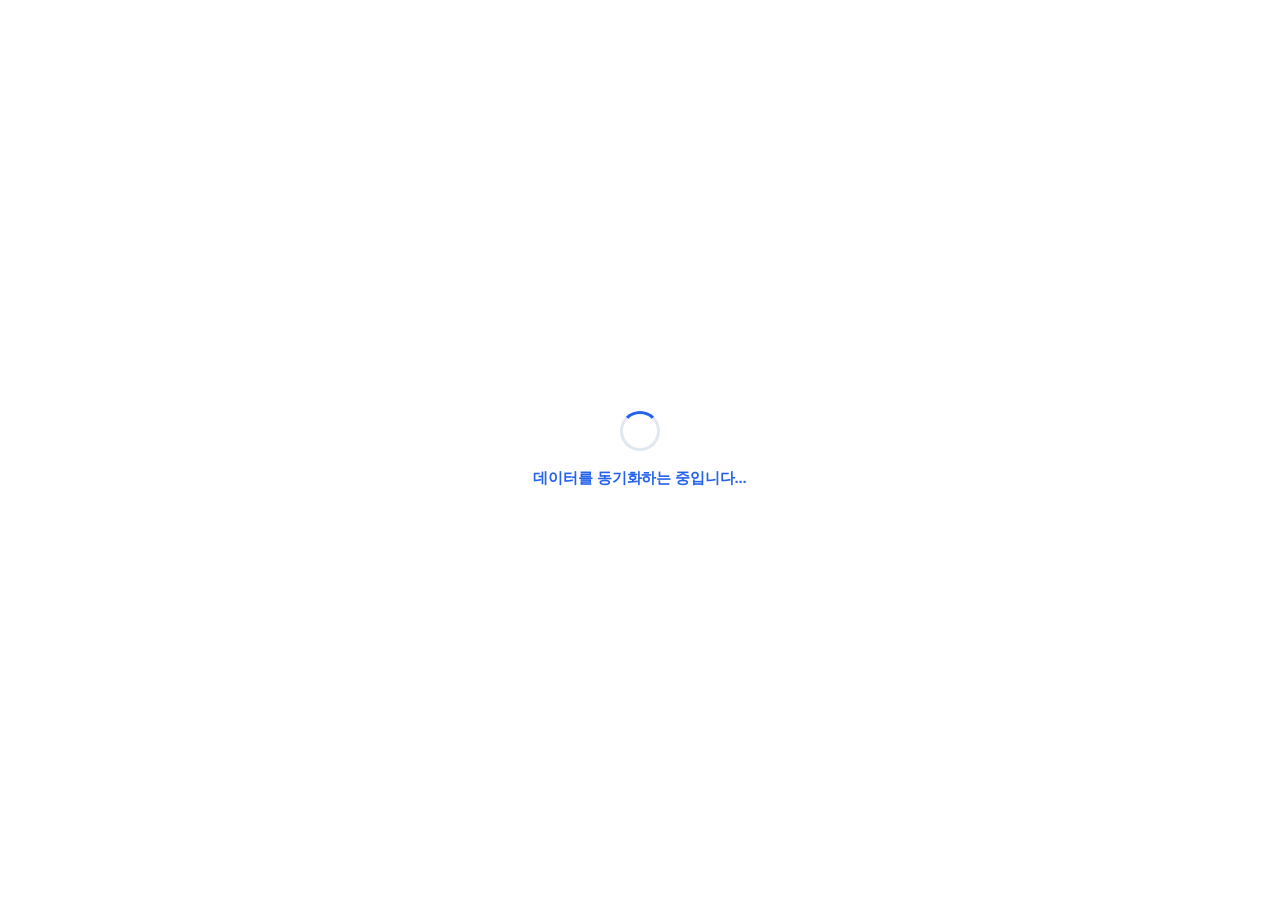
==== commit 5c389771: "Show logged-in account in sync settings to diagnose per-account data isolation Data lives at userDat" ====
--- a/rent_app.html
+++ b/rent_app.html
@@ -6,15 +6,16 @@
     <meta name="apple-mobile-web-app-capable" content="yes">
     <meta name="apple-mobile-web-app-status-bar-style" content="black-translucent">
     <meta name="mobile-web-app-capable" content="yes">
-    <meta name="theme-color" content="#1e40af">
+    <meta name="theme-color" content="#2563EB">
     <meta name="format-detection" content="telephone=no">
     <title>원룸관리앱</title>
     <style>
         * { margin: 0; padding: 0; box-sizing: border-box; }
         :root {
-            --primary:        #1e40af;
+            --primary:        #2563EB;
+            --primary-dark:   #1D4ED8;
             --primary-light:  #3b82f6;
-            --primary-pale:   #EEF2FF;
+            --primary-pale:   #EFF6FF;
             --success:        #059669;
             --success-light:  #D1FAE5;
             --danger:         #DC2626;
@@ -30,9 +31,9 @@
             --bg-card:        #FFFFFF;
             --border-color:   #E2E8F0;
             --border-light:   #F1F5F9;
-            --shadow-sm:      0 1px 3px rgba(15,23,42,0.06), 0 1px 2px rgba(15,23,42,0.04);
-            --shadow-md:      0 4px 16px rgba(30,64,175,0.10), 0 1px 4px rgba(15,23,42,0.06);
-            --shadow-lg:      0 8px 32px rgba(30,64,175,0.15), 0 2px 8px rgba(15,23,42,0.08);
+            --shadow-sm:      0 1px 3px rgba(15,23,42,0.05);
+            --shadow-md:      0 4px 16px rgba(15,23,42,0.08);
+            --shadow-lg:      0 8px 32px rgba(15,23,42,0.12);
             --radius-sm:      8px;
             --radius-md:      14px;
             --radius-lg:      20px;
@@ -45,6 +46,7 @@
             background: var(--bg-page);
             color: var(--text-primary);
             font-size: 16px; line-height: 1.5;
+            font-variant-numeric: tabular-nums;
             -webkit-user-select: none; user-select: none;
             -webkit-touch-callout: none;
         }
@@ -70,19 +72,20 @@
         .header-actions { display: flex; gap: 10px; }
         .icon-btn {
             background: white;
-            border: none;
-            color: #374151;
-            width: 58px; height: 58px;
+            border: 1px solid var(--border-color);
+            color: #334155;
+            width: 56px; height: 56px;
             border-radius: 16px;
             cursor: pointer;
             display: flex; flex-direction: column; align-items: center; justify-content: center; gap: 3px;
-            box-shadow: 0 2px 10px rgba(0,0,0,0.08);
+            box-shadow: var(--shadow-sm);
             transition: all 0.15s ease; touch-action: manipulation;
             -webkit-tap-highlight-color: transparent;
         }
-        .icon-btn .btn-icon { font-size: 20px; line-height: 1; }
-        .icon-btn .btn-label { font-size: 10px; font-weight: 700; color: #374151; white-space: nowrap; }
-        .icon-btn:active { transform: scale(0.93); box-shadow: 0 1px 4px rgba(0,0,0,0.1); }
+        .icon-btn .btn-icon { font-size: 20px; line-height: 1; display: flex; align-items: center; justify-content: center; }
+        .icon-btn .btn-icon svg { width: 21px; height: 21px; display: block; }
+        .icon-btn .btn-label { font-size: 10px; font-weight: 700; color: #334155; white-space: nowrap; }
+        .icon-btn:active { transform: scale(0.93); background: #F8FAFC; }
 
         .content-area {
             flex: 1; overflow-y: auto; overflow-x: hidden;
@@ -98,7 +101,7 @@
         .bottom-nav {
             display: flex; align-items: flex-end;
             background: white;
-            border-top: 1px solid #EAECF4;
+            border-top: 1px solid #E2E8F0;
             padding: 6px 4px max(10px, env(safe-area-inset-bottom));
             flex-shrink: 0; z-index: 100;
             box-shadow: 0 -2px 16px rgba(0,0,0,0.07);
@@ -106,7 +109,7 @@
         .nav-item {
             flex: 1; padding: 7px 2px 4px;
             text-align: center; cursor: pointer;
-            background: none; border: none; color: #9CA3AF;
+            background: none; border: none; color: #94A3B8;
             transition: all 0.2s ease;
             display: flex; flex-direction: column; align-items: center; gap: 3px;
             position: relative; touch-action: manipulation;
@@ -116,16 +119,11 @@
         }
         .nav-item .nav-label { font-size: 11px; }
         .nav-item.active {
-            color: white;
-            background: #5856D6;
-            box-shadow: 0 4px 14px rgba(88,86,214,0.35);
-            padding: 9px 8px 7px;
-            margin: -3px 2px 0;
-            border-radius: 18px;
-        }
-        .nav-item.active .nav-label { color: white; font-weight: 700; }
-        .nav-icon { font-size: 20px; line-height: 1; }
-        .nav-item.active .nav-icon { font-size: 21px; }
+            color: var(--primary);
+        }
+        .nav-item.active .nav-label { color: var(--primary); font-weight: 700; }
+        .nav-icon { font-size: 20px; line-height: 1; display: flex; align-items: center; justify-content: center; }
+        .nav-icon svg { width: 23px; height: 23px; display: block; }
         .nav-label { font-size: 11px; font-weight: 600; letter-spacing: -0.2px; white-space: nowrap; }
         /* 수납 FAB 버튼 */
         .nav-item.nav-fab {
@@ -136,14 +134,15 @@
         }
         .nav-fab-circle {
             width: 52px; height: 52px; border-radius: 50%;
-            background: #5856D6;
+            background: var(--primary);
             display: flex; align-items: center; justify-content: center;
-            box-shadow: 0 4px 16px rgba(88,86,214,0.45);
+            box-shadow: 0 4px 14px rgba(37,99,235,0.35);
             margin-top: -18px; position: relative;
         }
         .nav-item.nav-fab .nav-icon { font-size: 22px; color: white; }
-        .nav-item.nav-fab .nav-label { color: #5856D6; font-weight: 700; font-size: 11px; }
-        .nav-item.nav-fab.active .nav-label { color: #5856D6; }
+        .nav-item.nav-fab .nav-icon svg { width: 24px; height: 24px; }
+        .nav-item.nav-fab .nav-label { color: #2563EB; font-weight: 700; font-size: 11px; }
+        .nav-item.nav-fab.active .nav-label { color: #2563EB; }
         .nav-item.nav-fab .nav-badge {
             position: absolute; top: -2px; right: -2px;
             background: #EF4444; color: white;
@@ -181,13 +180,8 @@
             color: white; overflow: hidden; position: relative;
             min-width: 0;
         }
-        .kpi-tile::before {
-            content: ''; position: absolute;
-            top: -20px; right: -20px; width: 80px; height: 80px;
-            background: rgba(255,255,255,0.12); border-radius: 50%;
-        }
-        .kpi-blue  { background: linear-gradient(135deg, #1e3a8a, #2563eb); box-shadow: 0 4px 16px rgba(30,64,175,0.30); }
-        .kpi-green { background: linear-gradient(135deg, #065F46, #059669); box-shadow: 0 4px 16px rgba(5,150,105,0.30); }
+        .kpi-blue  { background: var(--primary); box-shadow: 0 2px 8px rgba(37,99,235,0.20); }
+        .kpi-green { background: var(--success); box-shadow: 0 2px 8px rgba(5,150,105,0.20); }
         .kpi-label {
             font-size: 12px; font-weight: 600; opacity: 0.88;
             margin-bottom: 6px; white-space: nowrap; position: relative; z-index: 1;
@@ -199,7 +193,7 @@
 
         /* stat-card (used in buildingDetail) */
         .stat-card {
-            background: linear-gradient(135deg, var(--primary) 0%, var(--primary-light) 100%);
+            background: var(--primary);
             color: white; padding: 14px 10px; border-radius: var(--radius-md);
             margin: 8px; text-align: center; box-shadow: var(--shadow-md);
         }
@@ -226,8 +220,8 @@
             touch-action: manipulation; -webkit-tap-highlight-color: transparent;
         }
         .btn-block { width: calc(100% - 16px); margin: 0 8px 8px; display: flex; }
-        .btn-primary { background: var(--primary); color: white; box-shadow: 0 2px 8px rgba(30,64,175,0.25); }
-        .btn-primary:active { background: #1e3a8a; transform: scale(0.98); }
+        .btn-primary { background: var(--primary); color: white; box-shadow: 0 2px 8px rgba(37,99,235,0.25); }
+        .btn-primary:active { background: #1D4ED8; transform: scale(0.98); }
         .btn-secondary { background: #F1F5F9; color: var(--primary); border: 1.5px solid var(--border-color); }
         .btn-secondary:active { background: #E2E8F0; transform: scale(0.98); }
         .btn-danger { background: var(--danger); color: white; }
@@ -252,7 +246,7 @@
         .form-group select:focus,
         .form-group textarea:focus {
             outline: none; border-color: var(--primary);
-            box-shadow: 0 0 0 3px rgba(30,64,175,0.10);
+            box-shadow: 0 0 0 3px rgba(37,99,235,0.10);
         }
         .form-group textarea { resize: none; height: 80px; line-height: 1.5; }
 
@@ -301,7 +295,7 @@
         .list-item:active { background: #F8FAFC; }
         .list-item-avatar {
             width: 46px; height: 46px; border-radius: 50%;
-            background: linear-gradient(135deg, var(--primary), var(--primary-light));
+            background: var(--primary);
             color: white; display: flex; align-items: center; justify-content: center;
             font-size: 19px; font-weight: 800; flex-shrink: 0;
         }
@@ -327,8 +321,9 @@
         }
         .tc-search-wrap .tc-search-icon {
             position: absolute; left: 13px; top: 50%; transform: translateY(-50%);
-            font-size: 15px; pointer-events: none;
-        }
+            font-size: 15px; pointer-events: none; display: flex;
+        }
+        .tc-search-wrap .tc-search-icon svg { width: 15px; height: 15px; display: block; }
         .tc-search-wrap input {
             width: 100%; padding: 11px 14px 11px 38px;
             border: 1.5px solid #E2E8F0; border-radius: 12px;
@@ -355,14 +350,14 @@
         .tc-card {
             background: white; border-radius: 16px;
             margin: 0 12px 12px;
-            border: 1px solid #EAECF4;
-            box-shadow: 0 2px 8px rgba(0,0,0,0.06);
+            border: 1px solid #E2E8F0;
+            box-shadow: var(--shadow-sm);
             overflow: hidden;
         }
         .tc-card-header {
             display: flex; align-items: center; justify-content: space-between;
             padding: 10px 14px 9px;
-            background: #F8FAFC; border-bottom: 1px solid #EAECF4;
+            background: #F8FAFC; border-bottom: 1px solid #E2E8F0;
         }
         .tc-header-left { display: flex; align-items: center; gap: 6px; }
         .tc-header-icon { font-size: 14px; }
@@ -374,14 +369,14 @@
         }
         .tc-avatar {
             width: 52px; height: 52px; border-radius: 50%;
-            background: linear-gradient(135deg, #3B82F6, #1D4ED8);
+            background: #2563EB;
             color: white; font-size: 22px; font-weight: 900;
             display: flex; align-items: center; justify-content: center;
             flex-shrink: 0; margin-top: 2px;
         }
         .tc-info { flex: 1; min-width: 0; }
         .tc-name { font-size: 18px; font-weight: 900; color: #1E293B; margin-bottom: 5px; }
-        .tc-detail { font-size: 12.5px; color: #64748B; display: flex; align-items: center; gap: 5px; margin-top: 3px; line-height: 1.4; }
+        .tc-detail { font-size: 13px; color: #64748B; display: flex; align-items: center; gap: 5px; margin-top: 3px; line-height: 1.4; }
         .tc-rent-col { text-align: right; flex-shrink: 0; padding-top: 2px; }
         .tc-rent-label { font-size: 10px; color: #94A3B8; font-weight: 600; margin-bottom: 3px; white-space: nowrap; }
         .tc-rent-amount { font-size: 16px; font-weight: 900; color: #2563EB; white-space: nowrap; }
@@ -390,14 +385,14 @@
         .tc-meta-row {
             display: flex; align-items: center;
             padding: 9px 14px; border-top: 1px solid #F1F5F9;
-            font-size: 12.5px; color: #64748B;
+            font-size: 13px; color: #64748B;
         }
         .tc-meta-cell { display: flex; align-items: center; gap: 5px; flex: 1; }
         .tc-meta-divider { width: 1px; height: 14px; background: #E2E8F0; margin: 0 10px; flex-shrink: 0; }
         /* 메모 행 */
         .tc-memo-row {
             display: flex; align-items: flex-start; gap: 6px;
-            padding: 0 14px 10px; font-size: 12.5px; color: #64748B;
+            padding: 0 14px 10px; font-size: 13px; color: #64748B;
         }
         /* 누적 미납 행 (보증금 제외) */
         .tc-unpaid-row {
@@ -431,7 +426,7 @@
         .tc-past-card {
             background: white; border-radius: 14px;
             margin: 0 12px 10px; padding: 14px;
-            border: 1px solid #EAECF4;
+            border: 1px solid #E2E8F0;
             box-shadow: 0 1px 4px rgba(0,0,0,0.05);
             opacity: 0.8;
             transition: opacity 0.15s, box-shadow 0.15s, transform 0.12s;
@@ -443,10 +438,10 @@
             display: flex; align-items: center; justify-content: space-between;
             margin-bottom: 10px;
         }
-        .tc-past-name { font-size: 15px; font-weight: 700; color: #374151; }
+        .tc-past-name { font-size: 15px; font-weight: 700; color: #334155; }
         .tc-past-room { font-size: 12px; color: #94A3B8; margin-top: 2px; }
-        .tc-past-badge { font-size: 11px; font-weight: 700; padding: 3px 9px; border-radius: 20px; background: #F1F5F9; color: #6B7280; }
-        .tc-past-dates { font-size: 12px; color: #6B7280; }
+        .tc-past-badge { font-size: 11px; font-weight: 700; padding: 3px 9px; border-radius: 20px; background: #F1F5F9; color: #64748B; }
+        .tc-past-dates { font-size: 12px; color: #64748B; }
 
         /* ═══════════════════════════ TENANT DETAIL PAGE ═══════════════════════════ */
         .td-overlay {
@@ -482,13 +477,13 @@
         /* Hero card */
         .td-hero-card {
             background: white; margin: 0 12px 12px;
-            border-radius: 18px; border: 1px solid #EAECF4;
-            box-shadow: 0 2px 12px rgba(0,0,0,0.07); overflow: hidden;
+            border-radius: 18px; border: 1px solid #E2E8F0;
+            box-shadow: var(--shadow-sm); overflow: hidden;
         }
         .td-hero-top {
             display: flex; align-items: center; justify-content: space-between;
             padding: 12px 14px 10px; background: #F8FAFC;
-            border-bottom: 1px solid #EAECF4;
+            border-bottom: 1px solid #E2E8F0;
         }
         .td-hero-building { font-size: 13px; font-weight: 700; color: #1E293B; display: flex; align-items: center; gap: 5px; }
         .td-hero-badge { font-size: 11px; font-weight: 700; padding: 3px 9px; border-radius: 20px; }
@@ -498,7 +493,7 @@
         }
         .td-avatar {
             width: 52px; height: 52px; border-radius: 50%; flex-shrink: 0;
-            background: linear-gradient(135deg, #3B82F6, #1D4ED8);
+            background: #2563EB;
             color: white; font-size: 22px; font-weight: 900;
             display: flex; align-items: center; justify-content: center;
         }
@@ -535,8 +530,8 @@
         .td-section-title { font-size: 15px; font-weight: 800; color: #1E293B; margin-bottom: 8px; padding-left: 2px; }
         .td-section-card {
             background: white; border-radius: 16px;
-            border: 1px solid #EAECF4;
-            box-shadow: 0 1px 6px rgba(0,0,0,0.05); overflow: hidden;
+            border: 1px solid #E2E8F0;
+            box-shadow: var(--shadow-sm); overflow: hidden;
         }
         .td-amount-pair {
             display: flex; border-bottom: 1px solid #F1F5F9;
@@ -572,14 +567,14 @@
             -webkit-tap-highlight-color: transparent;
         }
         .td-rent-history-btn:active { background: #EFF6FF; }
-        .td-rent-history-btn.expanded { color: #6B7280; background: #F8FAFC; }
+        .td-rent-history-btn.expanded { color: #64748B; background: #F8FAFC; }
         /* Deposit refund badge */
         .td-deposit-ok { background: #DCFCE7; color: #166534; border-radius: 10px; padding: 8px 12px; margin: 8px 10px; font-size: 13px; font-weight: 700; }
         /* Bottom action bar */
         .td-bottom-bar {
             position: fixed; bottom: 0; left: 0; right: 0;
             padding: 12px 16px max(12px, env(safe-area-inset-bottom));
-            background: white; border-top: 1px solid #EAECF4;
+            background: white; border-top: 1px solid #E2E8F0;
             display: flex; gap: 10px; z-index: 1200;
         }
         .td-bottom-btn-danger {
@@ -603,7 +598,7 @@
             padding: 10px 14px; border-bottom: 1px solid #F8FAFC; font-size: 13px;
         }
         .td-rent-item:last-child { border-bottom: none; }
-        .td-rent-item-label { color: #374151; font-weight: 600; }
+        .td-rent-item-label { color: #334155; font-weight: 600; }
         .td-rent-item-sub { font-size: 11px; color: #94A3B8; margin-top: 2px; }
         .td-rent-item-right { text-align: right; }
         .td-rent-item-amount { font-size: 14px; font-weight: 800; color: #1E293B; }
@@ -624,28 +619,6 @@
         .toast.success { background: var(--success); }
 
         /* ═══════════════════════════ DASHBOARD ═══════════════════════════ */
-        .dash-hero {
-            background: linear-gradient(135deg, #1a3587 0%, #1e40af 60%, #2563eb 100%);
-            padding: 20px 16px 18px; margin: 0; position: relative; overflow: hidden;
-        }
-        .dash-hero::before {
-            content: ''; position: absolute;
-            top: -30px; right: -20px; width: 110px; height: 110px;
-            background: rgba(255,255,255,0.07); border-radius: 50%;
-        }
-        .dash-hero::after {
-            content: ''; position: absolute;
-            bottom: -40px; right: 40px; width: 80px; height: 80px;
-            background: rgba(255,255,255,0.05); border-radius: 50%;
-        }
-        .dash-hero-inner { display: flex; align-items: center; justify-content: space-between; gap: 12px; }
-        .dash-hero-left { flex: 1; min-width: 0; }
-        .dash-hero-right { flex-shrink: 0; display: flex; align-items: center; justify-content: center; }
-        /* hero KPI */
-        .hero-kpi-label { font-size: 12px; color: rgba(255,255,255,0.72); font-weight: 500; margin-bottom: 2px; }
-        .hero-kpi-value { font-size: 26px; font-weight: 900; color: white; letter-spacing: -0.8px; line-height: 1.15; }
-        .hero-kpi-value.secondary { font-size: 22px; color: rgba(255,255,255,0.88); }
-        .hero-kpi-divider { border: none; border-top: 1px solid rgba(255,255,255,0.18); margin: 11px 0 10px; }
         /* compat hidden */
         .dash-month-row { display: none; }
         .collection-rate-label { display: none; }
@@ -701,7 +674,7 @@
         .annual-income  { color: #2563EB; }
         .annual-expense { color: #DC2626; }
         .annual-profit  { color: #16A34A; }
-        .annual-occ     { color: #7C3AED; }
+        .annual-occ     { color: var(--text-primary); }
         .annual-profit.loss { color: #DC2626; }
         /* Recent payments */
         .recent-pay-card {
@@ -952,9 +925,10 @@
         }
         .search-bar input:focus { border-color: var(--primary); outline: none; }
         .search-bar::before {
-            content: '🔍'; position: absolute;
+            content: ''; position: absolute;
             left: 12px; top: 50%; transform: translateY(-50%);
-            font-size: 15px;
+            width: 16px; height: 16px;
+            background: url("data:image/svg+xml,%3Csvg xmlns='http://www.w3.org/2000/svg' viewBox='0 0 24 24' fill='none' stroke='%2394A3B8' stroke-width='2' stroke-linecap='round'%3E%3Ccircle cx='11' cy='11' r='7'/%3E%3Cpath d='M21 21l-4.5-4.5'/%3E%3C/svg%3E") center/contain no-repeat;
         }
 
         .filter-btn {
@@ -967,7 +941,7 @@
         }
         .filter-btn.active {
             background: var(--primary); border-color: var(--primary);
-            color: white; box-shadow: 0 2px 8px rgba(30,64,175,0.22);
+            color: white; box-shadow: 0 2px 8px rgba(37,99,235,0.22);
         }
 
         .tab-buttons {
@@ -1036,7 +1010,7 @@
         .room-cell.occupied    { background: #DBEAFE; border-color: #93C5FD; }
         .room-cell.vacant      { background: #DCFCE7; border-color: #86EFAC; }
         .room-cell.maintenance { background: #FEF9C3; border-color: #FDE047; }
-        .room-cell-number  { font-size: 17px; font-weight: 800; margin-bottom: 5px; color: #1E3A8A; }
+        .room-cell-number  { font-size: 17px; font-weight: 800; margin-bottom: 5px; color: #1D4ED8; }
         .room-cell-status  { font-size: 13px; font-weight: 600; color: var(--text-primary); }
         .room-cell-tenant  { font-size: 12px; font-weight: 700; color: var(--primary); margin-top: 3px; }
 
@@ -1176,8 +1150,8 @@
         .dash-donut-row {
             display: flex; margin: 12px 12px 0;
             background: white; border-radius: 20px;
-            border: 1px solid #EAECF4;
-            box-shadow: 0 2px 16px rgba(0,0,0,0.06);
+            border: 1px solid #E2E8F0;
+            box-shadow: var(--shadow-sm);
             overflow: hidden;
         }
         .dash-donut-half {
@@ -1187,7 +1161,7 @@
             background: transparent; min-width: 0;
         }
         .dash-donut-half:first-child {
-            border-right: 1px solid #EAECF4;
+            border-right: 1px solid #E2E8F0;
         }
         .dash-donut-half.dash-donut-curr { background: transparent; }
         .dash-donut-month {
@@ -1195,7 +1169,7 @@
             color: #94A3B8; letter-spacing: 0.2px;
         }
         .dash-donut-curr .dash-donut-month {
-            color: #3B82F6;
+            color: var(--primary);
         }
         .dash-donut-detail {
             width: 100%; display: flex; flex-direction: column; gap: 5px;
@@ -1337,7 +1311,7 @@
             border-bottom: 2.5px solid transparent; transition: all 0.15s;
             -webkit-tap-highlight-color: transparent;
         }
-        .tax-tab-btn.active { color: #0F766E; border-bottom-color: #0F766E; background: white; }
+        .tax-tab-btn.active { color: #2563EB; border-bottom-color: #2563EB; background: white; }
         .tax-card {
             background: #F8FAFC; border: 1px solid #E2E8F0; border-radius: 10px;
             padding: 14px; margin-bottom: 10px;
@@ -1347,7 +1321,7 @@
         .tax-row { display: flex; align-items: center; gap: 8px; padding: 8px 10px; border-bottom: 1px solid #F1F5F9; }
         .tax-row:last-child { border-bottom: none; }
         .tax-row label { display: flex; align-items: center; gap: 8px; flex: 1; cursor: pointer; font-size: 13px; min-width: 0; }
-        .tax-row input[type=checkbox] { width: 18px; height: 18px; accent-color: #0F766E; flex-shrink: 0; }
+        .tax-row input[type=checkbox] { width: 18px; height: 18px; accent-color: #2563EB; flex-shrink: 0; }
         .tax-row-amt { font-weight: 700; color: #1E293B; white-space: nowrap; font-size: 13px; }
         .tax-row-amt.excluded { color: #CBD5E1; text-decoration: line-through; }
         .tax-group-header {
@@ -1369,7 +1343,7 @@
             padding: 8px 12px; font-size: 14px;
         }
         .tax-final {
-            background: linear-gradient(135deg,#0F766E,#0EA5A4); color: white;
+            background: #2563EB; color: white;
             border-radius: 12px; padding: 16px 18px; margin-top: 10px;
         }
         .tax-final .tax-card-title { color: rgba(255,255,255,0.85); }
@@ -1382,15 +1356,15 @@
         .tax-page-card {
             background: white; border: 1px solid #E2E8F0; border-radius: 12px;
             padding: 14px 16px; margin: 0 12px 12px;
-            box-shadow: 0 1px 3px rgba(15,118,110,0.04);
+            box-shadow: 0 1px 3px rgba(37,99,235,0.04);
         }
         .tax-page-card-title {
-            font-size: 13px; font-weight: 800; color: #0F766E;
+            font-size: 13px; font-weight: 800; color: #2563EB;
             margin-bottom: 10px; display: flex; align-items: center; gap: 6px;
         }
         .tax-page-card-title .pill {
             font-size: 10px; padding: 2px 8px; border-radius: 10px;
-            background: #F0FDFA; color: #0F766E; font-weight: 700;
+            background: #EFF6FF; color: #2563EB; font-weight: 700;
         }
         /* 세무 설정 카드 */
         .tax-setup-card {
@@ -1408,7 +1382,7 @@
         }
         /* 큰 임대소득 카드 */
         .tax-income-final {
-            background: linear-gradient(135deg,#0F766E,#0EA5A4);
+            background: #2563EB;
             color: white; padding: 18px 20px;
         }
         .tax-income-final .label { font-size: 12px; opacity: 0.9; }
@@ -1422,12 +1396,12 @@
             background: #F8FAFC; border: 2px solid transparent; border-radius: 10px;
             padding: 10px 12px;
         }
-        .tax-sim-card.recommended { border-color: #0F766E; background: #F0FDFA; }
+        .tax-sim-card.recommended { border-color: #2563EB; background: #EFF6FF; }
         .tax-sim-label { font-size: 11px; color: #64748B; font-weight: 700; }
         .tax-sim-amount { font-size: 17px; font-weight: 800; color: #1E293B; margin-top: 2px; }
         .tax-sim-badge {
             display: inline-block; padding: 2px 6px; font-size: 9px;
-            background: #0F766E; color: white; border-radius: 8px; font-weight: 700;
+            background: #2563EB; color: white; border-radius: 8px; font-weight: 700;
             margin-left: 4px;
         }
         /* 신고 의무 카드 */
@@ -1482,9 +1456,9 @@
         .tax-trend-bar {
             width: 12px; border-radius: 2px 2px 0 0;
         }
-        .tax-trend-bar.income { background: linear-gradient(180deg,#0EA5A4,#0F766E); }
-        .tax-trend-bar.expense { background: linear-gradient(180deg,#F87171,#DC2626); }
-        .tax-trend-bar.profit { background: linear-gradient(180deg,#3B82F6,#1E40AF); }
+        .tax-trend-bar.income { background: #2563EB; }
+        .tax-trend-bar.expense { background: #DC2626; }
+        .tax-trend-bar.profit { background: #2563EB; }
         .tax-trend-label { font-size: 10px; font-weight: 700; color: #64748B; }
 
         /* --- 세금신고 준비센터 추가 스타일 --- */
@@ -1499,7 +1473,7 @@
         .filing-status-badge.status-collecting { background: #FEF3C7; color: #D97706; border: 1px solid #FCD34D; }
         .filing-status-badge.status-reviewing { background: #DBEAFE; color: #1D4ED8; border: 1px solid #BFDBFE; }
         .filing-status-badge.status-completed { background: #D1FAE5; color: #065F46; border: 1px solid #A7F3D0; }
-        .filing-status-badge.status-exempt { background: #F3F4F6; color: #374151; border: 1px solid #E5E7EB; }
+        .filing-status-badge.status-exempt { background: #F1F5F9; color: #334155; border: 1px solid #E2E8F0; }
 
         .tax-warning-card {
             background: #FFF5F5;
@@ -1543,8 +1517,8 @@
             box-shadow: 0 0 0 1px #CBD5E1;
         }
         .tax-timeline-item.completed .tax-timeline-marker {
-            background: #0F766E;
-            box-shadow: 0 0 0 1px #0D9488;
+            background: #2563EB;
+            box-shadow: 0 0 0 1px #1D4ED8;
         }
         .tax-timeline-content {
             display: flex;
@@ -1649,8 +1623,8 @@
         .doc-checklist-optional-badge {
             font-size: 9px;
             padding: 2px 4px;
-            background: #F3F4F6;
-            color: #6B7280;
+            background: #F1F5F9;
+            color: #64748B;
             border-radius: 4px;
             font-weight: 700;
         }
@@ -1669,9 +1643,9 @@
             border-color: #A7F3D0;
         }
         .doc-checklist-status-select.na {
-            background: #F3F4F6;
-            color: #374151;
-            border-color: #E5E7EB;
+            background: #F1F5F9;
+            color: #334155;
+            border-color: #E2E8F0;
         }
         .doc-checklist-status-select.missing {
             background: #FEF3C7;
@@ -1714,11 +1688,11 @@
         }
         .tax-vault-s-미확보 { background:#FEF2F2; color:#EF4444; border:1px solid rgba(239,68,68,0.25); }
         .tax-vault-s-준비중 { background:#FEF9C3; color:#D97706; border:1px solid rgba(217,119,6,0.25); }
-        .tax-vault-s-업로드완료 { background:#F0FDFA; color:#0F766E; border:1px solid rgba(15,118,110,0.25); }
+        .tax-vault-s-업로드완료 { background:#EFF6FF; color:#2563EB; border:1px solid rgba(37,99,235,0.25); }
         .tax-vault-s-제출완료 { background:#EFF6FF; color:#1D4ED8; border:1px solid rgba(29,78,216,0.25); }
         .tax-vault-storage-warn {
             background: #FFFBEB; border: 1px solid #FDE68A; border-radius: 8px;
-            padding: 8px 12px; font-size: 11.5px; color: #92400E; margin-bottom: 10px; line-height: 1.5;
+            padding: 8px 12px; font-size: 12px; color: #92400E; margin-bottom: 10px; line-height: 1.5;
         }
         .tax-vault-missing-row {
             display: flex; align-items: center; gap: 8px;
@@ -1743,9 +1717,9 @@
         .tax-status-danger { background:#FEE2E2; color:#991B1B; }
         .tax-quick-grid { display:grid; grid-template-columns:1fr 1fr; gap:8px; margin:0 12px 12px; }
         .tax-quick-btn { background:white; border:2px dashed #CBD5E1; border-radius:12px; padding:13px 10px; text-align:center; font-size:12px; font-weight:700; color:#475569; cursor:pointer; line-height:1.4; -webkit-tap-highlight-color:transparent; touch-action:manipulation; transition:border-color 0.15s,color 0.15s,background 0.15s; }
-        .tax-quick-btn:active { border-color:#0F766E; color:#0F766E; background:#F0FDFA; }
-        .tax-building-card { background:white; border:1px solid #E2E8F0; border-radius:14px; margin:0 12px 12px; overflow:hidden; box-shadow:0 2px 8px rgba(0,0,0,0.04); }
-        .tax-building-header { background:linear-gradient(135deg,#F8FAFC,#F0F9FF); padding:11px 14px; border-bottom:1px solid #E2E8F0; display:flex; align-items:center; gap:10px; }
+        .tax-quick-btn:active { border-color:#2563EB; color:#2563EB; background:#EFF6FF; }
+        .tax-building-card { background:white; border:1px solid #E2E8F0; border-radius:14px; margin:0 12px 12px; overflow:hidden; box-shadow:var(--shadow-sm); }
+        .tax-building-header { background:#F8FAFC; padding:11px 14px; border-bottom:1px solid #E2E8F0; display:flex; align-items:center; gap:10px; }
         .tax-building-body { padding:12px 14px 10px; }
         .tax-building-section-title { font-size:10px; font-weight:800; color:#64748B; text-transform:uppercase; letter-spacing:0.07em; margin-bottom:8px; margin-top:2px; }
         .tax-input-row { display:grid; grid-template-columns:1fr 1fr; gap:8px; margin-bottom:8px; }
@@ -1755,28 +1729,28 @@
         .tax-input-group input[type="text"],
         .tax-input-group select,
         .tax-input-group textarea { width:100%; padding:7px 10px; border:1.5px solid #E2E8F0; border-radius:8px; font-size:13px; color:#1E293B; background:white; box-sizing:border-box; font-family:inherit; transition:border-color 0.15s; }
-        .tax-input-group input:focus, .tax-input-group select:focus, .tax-input-group textarea:focus { outline:none; border-color:#0F766E; box-shadow:0 0 0 2px rgba(15,118,110,0.1); }
+        .tax-input-group input:focus, .tax-input-group select:focus, .tax-input-group textarea:focus { outline:none; border-color:#2563EB; box-shadow:0 0 0 2px rgba(37,99,235,0.1); }
         .tax-evidence-grid { display:flex; flex-wrap:wrap; gap:6px; margin-top:4px; }
         .tax-evidence-chip { padding:5px 12px; border:1.5px solid #E2E8F0; border-radius:20px; font-size:12px; font-weight:600; color:#64748B; cursor:pointer; background:white; transition:all 0.15s; -webkit-tap-highlight-color:transparent; touch-action:manipulation; }
-        .tax-evidence-chip.active { background:#0F766E; color:white; border-color:#0F766E; }
+        .tax-evidence-chip.active { background:#2563EB; color:white; border-color:#2563EB; }
         .tax-evidence-chip.active-none { background:#EF4444; color:white; border-color:#EF4444; }
         .tax-progress-bar { height:7px; background:#E2E8F0; border-radius:4px; overflow:hidden; margin-top:6px; }
         .tax-progress-fill { height:100%; border-radius:4px; transition:width 0.4s ease; }
-        .tax-progress-fill.good { background:linear-gradient(90deg,#10B981,#0F766E); }
-        .tax-progress-fill.warn { background:linear-gradient(90deg,#F59E0B,#D97706); }
-        .tax-progress-fill.bad { background:linear-gradient(90deg,#EF4444,#DC2626); }
+        .tax-progress-fill.good { background:#059669; }
+        .tax-progress-fill.warn { background:#D97706; }
+        .tax-progress-fill.bad { background:#DC2626; }
         .tax-warn-item { display:flex; align-items:flex-start; gap:8px; padding:8px 10px; border-radius:8px; margin-bottom:6px; font-size:12px; line-height:1.5; }
         .tax-warn-danger { background:#FEE2E2; color:#991B1B; }
         .tax-warn-warning { background:#FEF9C3; color:#854D0E; }
-        .tax-warn-info { background:#DBEAFE; color:#1E40AF; }
+        .tax-warn-info { background:#DBEAFE; color:#1D4ED8; }
         .tax-warn-ok { background:#D1FAE5; color:#065F46; }
         .tax-sim-box { border:1.5px solid #E2E8F0; border-radius:12px; padding:12px 14px; margin-bottom:8px; background:white; position:relative; }
-        .tax-sim-box.highlighted { border-color:#0F766E; background:#F0FDFA; }
-        .tax-sim-badge-rec { position:absolute; top:-8px; right:12px; background:#0F766E; color:white; font-size:9px; padding:2px 7px; border-radius:4px; font-weight:700; }
+        .tax-sim-box.highlighted { border-color:#2563EB; background:#EFF6FF; }
+        .tax-sim-badge-rec { position:absolute; top:-8px; right:12px; background:#2563EB; color:white; font-size:9px; padding:2px 7px; border-radius:4px; font-weight:700; }
         .tax-sim-label { font-size:11px; color:#64748B; font-weight:700; margin-bottom:4px; }
         .tax-sim-amount { font-size:18px; font-weight:900; color:#1E293B; }
         .tax-sim-breakdown { font-size:10px; color:#94A3B8; margin-top:3px; line-height:1.4; }
-        .tax-action-tip { background:linear-gradient(135deg,#EFF6FF,#F0FDFA); border:1px solid #BFDBFE; border-radius:10px; padding:10px 12px; font-size:12px; color:#1E40AF; line-height:1.5; margin-bottom:8px; }
+        .tax-action-tip { background:#EFF6FF; border:1px solid #BFDBFE; border-radius:10px; padding:10px 12px; font-size:12px; color:#1D4ED8; line-height:1.5; margin-bottom:8px; }
         .tax-expense-grid { display:grid; grid-template-columns:1fr 1fr; gap:6px; margin-bottom:4px; }
         details.tax-page-card > summary { list-style:none; cursor:pointer; }
         details.tax-page-card > summary::-webkit-details-marker { display:none; }
@@ -1795,9 +1769,11 @@
             touch-action: manipulation; -webkit-tap-highlight-color: transparent;
             box-shadow: var(--shadow-sm);
         }
-        .quick-btn:active { background: #EEF2FF; border-color: var(--primary); transform: scale(0.96); }
-        .quick-btn span:first-child { font-size: 24px; line-height: 1; }
+        .quick-btn:active { background: var(--primary-pale); border-color: var(--primary); transform: scale(0.96); }
+        .quick-btn span:first-child { font-size: 24px; line-height: 1; display: flex; color: #475569; }
+        .quick-btn span:first-child svg { width: 23px; height: 23px; display: block; }
         .quick-btn span:last-child { font-size: 12px; font-weight: 700; color: var(--text-primary); }
+        .quick-btn-primary span:first-child { color: white; }
         /* ── 건물별 요약 카드 (대시보드) ── */
         .dash-bld-card {
             background: white; border: 1px solid var(--border-color);
@@ -1827,10 +1803,10 @@
         .dash-bld-metric-val.warning { color: var(--warning); }
         /* SMS 입금문자 빠른 진입용 강조 버튼 */
         .quick-btn-primary {
-            background: linear-gradient(135deg, var(--primary) 0%, var(--primary-light) 100%);
+            background: var(--primary);
             border-color: var(--primary);
             color: white;
-            box-shadow: 0 4px 14px rgba(30,64,175,0.22);
+            box-shadow: 0 4px 14px rgba(37,99,235,0.22);
         }
         .quick-btn-primary span:last-child { color: white; }
         .quick-btn-primary:active { background: var(--primary); border-color: var(--primary); }
@@ -1842,10 +1818,10 @@
         .rent-sms-btn {
             flex: 1; display: inline-flex; align-items: center; justify-content: center; gap: 8px;
             padding: 11px 14px; border-radius: var(--radius-md);
-            background: linear-gradient(135deg, var(--primary) 0%, var(--primary-light) 100%);
+            background: var(--primary);
             color: white; border: none; cursor: pointer;
             font-size: 14px; font-weight: 700;
-            box-shadow: 0 4px 14px rgba(30,64,175,0.22);
+            box-shadow: 0 4px 14px rgba(37,99,235,0.22);
             transition: transform 0.12s ease;
             touch-action: manipulation; -webkit-tap-highlight-color: transparent;
         }
@@ -1950,11 +1926,11 @@
     <!-- Initial Loading Spinner for Firebase Synchronization -->
     <div id="initialAppLoadingOverlay" style="position:fixed;top:0;left:0;width:100%;height:100%;background:#ffffff;z-index:99999;display:flex;flex-direction:column;align-items:center;justify-content:center;font-family:-apple-system,BlinkMacSystemFont,sans-serif;transition:opacity 0.3s ease;">
         <div style="display:flex;flex-direction:column;align-items:center;gap:16px;">
-            <div style="width:40px;height:40px;border:3px solid #E2E8F0;border-top-color:#0F766E;border-radius:50%;animation:spin 1s linear infinite;"></div>
+            <div style="width:40px;height:40px;border:3px solid #E2E8F0;border-top-color:#2563EB;border-radius:50%;animation:spin 1s linear infinite;"></div>
             <style>
                 @keyframes spin { to { transform: rotate(360deg); } }
             </style>
-            <div style="font-size:15px;color:#0F766E;font-weight:600;letter-spacing:-0.01em;">데이터를 동기화하는 중입니다...</div>
+            <div style="font-size:15px;color:#2563EB;font-weight:600;letter-spacing:-0.01em;">데이터를 동기화하는 중입니다...</div>
         </div>
     </div>
 
@@ -1970,7 +1946,7 @@
             </div>
             <div class="header-actions">
                 <button class="icon-btn" onclick="openModal('addBuildingModal')" title="건물 추가">
-                    <span class="btn-icon">🏢</span>
+                    <span class="btn-icon"><svg viewBox="0 0 24 24" fill="none" stroke="currentColor" stroke-width="2" stroke-linecap="round" stroke-linejoin="round"><rect x="4" y="2" width="16" height="20" rx="1"/><path d="M9 22v-4h6v4"/><path d="M8 6h.01M12 6h.01M16 6h.01M8 10h.01M12 10h.01M16 10h.01M8 14h.01M12 14h.01M16 14h.01"/></svg></span>
                     <span class="btn-label">건물관리</span>
                 </button>
             </div>
@@ -1988,12 +1964,12 @@
                     <div class="dash-donut-half">
                         <div class="dash-donut-month" id="prevMonthLabel">지난달</div>
                         <svg width="150" height="150" viewBox="0 0 150 150" style="display:block;flex-shrink:0;max-width:100%;">
-                            <circle cx="75" cy="75" r="60" fill="none" stroke="rgba(99,102,241,0.12)" stroke-width="11"/>
-                            <circle cx="75" cy="75" r="60" fill="none" stroke="#6366F1" stroke-width="11"
+                            <circle cx="75" cy="75" r="60" fill="none" stroke="rgba(100,116,139,0.15)" stroke-width="9"/>
+                            <circle cx="75" cy="75" r="60" fill="none" stroke="#94A3B8" stroke-width="9"
                                 stroke-dasharray="376.9" stroke-dashoffset="376.9"
                                 stroke-linecap="round" transform="rotate(-90 75 75)"
                                 id="prevDonutArc"/>
-                            <text x="75" y="75" text-anchor="middle" dominant-baseline="middle" fill="#4338CA" font-size="36" font-weight="900" id="prevDonutPct" style="font-family:inherit;">0%</text>
+                            <text x="75" y="75" text-anchor="middle" dominant-baseline="middle" fill="#64748B" font-size="34" font-weight="800" id="prevDonutPct" style="font-family:inherit;">0%</text>
                         </svg>
                         <div class="dash-donut-detail">
                             <div class="ddd-row">
@@ -2005,11 +1981,11 @@
                                 <span class="ddd-val" id="prevMonthExpected">-</span>
                             </div>
                             <div class="ddd-row" id="prevUnpaidRow" style="display:none;">
-                                <span class="ddd-label">⚠️ 미납</span>
+                                <span class="ddd-label">미납</span>
                                 <span class="ddd-val ddd-val-danger" id="prevUnpaidInfo">-</span>
                             </div>
                             <div class="ddd-row" id="prevPaidRow" style="display:none;">
-                                <span class="ddd-label">✅ 완료</span>
+                                <span class="ddd-label">완료</span>
                                 <span class="ddd-val ddd-val-success" id="prevPaidInfo">전체 완료!</span>
                             </div>
                         </div>
@@ -2018,12 +1994,12 @@
                     <div class="dash-donut-half dash-donut-curr">
                         <div class="dash-donut-month" id="currMonthLabel">이번달</div>
                         <svg width="150" height="150" viewBox="0 0 150 150" style="display:block;flex-shrink:0;max-width:100%;">
-                            <circle cx="75" cy="75" r="60" fill="none" stroke="rgba(59,130,246,0.12)" stroke-width="11"/>
-                            <circle cx="75" cy="75" r="60" fill="none" stroke="#3B82F6" stroke-width="11"
+                            <circle cx="75" cy="75" r="60" fill="none" stroke="rgba(37,99,235,0.12)" stroke-width="9"/>
+                            <circle cx="75" cy="75" r="60" fill="none" stroke="#2563EB" stroke-width="9"
                                 stroke-dasharray="376.9" stroke-dashoffset="376.9"
                                 stroke-linecap="round" transform="rotate(-90 75 75)"
                                 id="donutArc"/>
-                            <text x="75" y="75" text-anchor="middle" dominant-baseline="middle" fill="#1D4ED8" font-size="36" font-weight="900" id="donutPct" style="font-family:inherit;">0%</text>
+                            <text x="75" y="75" text-anchor="middle" dominant-baseline="middle" fill="#2563EB" font-size="34" font-weight="800" id="donutPct" style="font-family:inherit;">0%</text>
                         </svg>
                         <div class="dash-donut-detail">
                             <div class="ddd-row">
@@ -2035,11 +2011,11 @@
                                 <span class="ddd-val" id="monthlyExpectedDisplay">-</span>
                             </div>
                             <div class="ddd-row" id="currUnpaidRow" style="display:none;">
-                                <span class="ddd-label">⚠️ 미납</span>
+                                <span class="ddd-label">미납</span>
                                 <span class="ddd-val ddd-val-danger" id="currUnpaidInfo">-</span>
                             </div>
                             <div class="ddd-row" id="currPaidRow" style="display:none;">
-                                <span class="ddd-label">✅ 완료</span>
+                                <span class="ddd-label">완료</span>
                                 <span class="ddd-val ddd-val-success" id="currPaidInfo">-</span>
                             </div>
                         </div>
@@ -2077,7 +2053,7 @@
                 <!-- ③ 미납 현황 (다달 히스토리) -->
                 <div class="dash-section" style="margin-top:14px;">
                     <div class="dash-section-header">
-                        <span class="dash-section-label">💸 미납 현황</span>
+                        <span class="dash-section-label">미납 현황</span>
                         <span class="dash-section-more" onclick="switchPage('rentPage')">수납현황 ›</span>
                     </div>
                     <div class="unpaid-history-scroll" id="unpaidHistoryRow">
@@ -2088,7 +2064,7 @@
                 <!-- ③ 계약만료 임박 -->
                 <div class="dash-section" id="expirySection" style="display:none;margin-top:14px;">
                     <div class="dash-section-header">
-                        <span class="dash-section-label">🔔 계약만료 임박</span>
+                        <span class="dash-section-label">계약만료 임박</span>
                         <span class="dash-section-more" onclick="switchPage('tenantsPage')">전체 ›</span>
                     </div>
                     <div class="info-card-wrap">
@@ -2099,7 +2075,7 @@
                 <!-- ④ 보증금 미반환 -->
                 <div class="dash-section" id="depositPendingSection" style="display:none;margin-top:14px;">
                     <div class="dash-section-header">
-                        <span class="dash-section-label">🏦 보증금 미반환</span>
+                        <span class="dash-section-label">보증금 미반환</span>
                         <span class="dash-section-more" onclick="switchPage('tenantsPage')">세입자 목록 ›</span>
                     </div>
                     <div class="info-card-wrap">
@@ -2110,7 +2086,7 @@
                 <!-- ⑤ 공실 현황 -->
                 <div class="dash-section" id="vacantSectionNew" style="display:none;margin-top:14px;">
                     <div class="dash-section-header">
-                        <span class="dash-section-label">🏠 공실 현황<span id="vacantKpiBadge" class="vacant-kpi-badge hidden" aria-live="polite"></span></span>
+                        <span class="dash-section-label">공실 현황<span id="vacantKpiBadge" class="vacant-kpi-badge hidden" aria-live="polite"></span></span>
                         <span class="dash-section-more" onclick="openModal('addTenantModal')">세입자 추가 ›</span>
                     </div>
                     <div class="info-card-wrap">
@@ -2124,7 +2100,7 @@
                 <!-- ⑤ 수리 요청 현황 -->
                 <div class="dash-section" id="maintenanceSectionNew" style="display:none;margin-top:14px;">
                     <div class="dash-section-header">
-                        <span class="dash-section-label">🔧 수리요청 현황</span>
+                        <span class="dash-section-label">수리요청 현황</span>
                     </div>
                     <div class="info-card-wrap">
                         <div id="maintenanceListNew"></div>
@@ -2138,22 +2114,22 @@
                     </div>
                     <div class="dashboard-actions-new">
                         <button class="quick-btn quick-btn-primary" onclick="openSmsModal()" aria-label="입금문자 붙여넣기로 수납 처리">
-                            <span>📱</span><span>입금문자</span>
+                            <span><svg viewBox="0 0 24 24" fill="none" stroke="currentColor" stroke-width="2" stroke-linecap="round" stroke-linejoin="round"><rect x="5" y="2" width="14" height="20" rx="2"/><path d="M11 18h2"/></svg></span><span>입금문자</span>
                         </button>
                         <button class="quick-btn" onclick="openModal('addTenantModal')">
-                            <span>👤</span><span>세입자 추가</span>
+                            <span><svg viewBox="0 0 24 24" fill="none" stroke="currentColor" stroke-width="2" stroke-linecap="round" stroke-linejoin="round"><path d="M16 21v-2a4 4 0 0 0-4-4H6a4 4 0 0 0-4 4v2"/><circle cx="9" cy="7" r="4"/><path d="M19 8v6M22 11h-6"/></svg></span><span>세입자 추가</span>
                         </button>
                         <button class="quick-btn" onclick="switchPage('rentPage')">
-                            <span>💰</span><span>월세기록</span>
+                            <span><svg viewBox="0 0 24 24" fill="none" stroke="currentColor" stroke-width="2" stroke-linecap="round" stroke-linejoin="round"><rect x="2" y="6" width="20" height="13" rx="2"/><circle cx="12" cy="12.5" r="3"/><path d="M2 10h2M20 10h2"/></svg></span><span>월세기록</span>
                         </button>
                         <button class="quick-btn" onclick="openModal('addExpenseModal')">
-                            <span>📋</span><span>지출기록</span>
+                            <span><svg viewBox="0 0 24 24" fill="none" stroke="currentColor" stroke-width="2" stroke-linecap="round" stroke-linejoin="round"><path d="M16 4h2a2 2 0 0 1 2 2v14a2 2 0 0 1-2 2H6a2 2 0 0 1-2-2V6a2 2 0 0 1 2-2h2"/><rect x="8" y="2" width="8" height="4" rx="1"/><path d="M9 12h6M9 16h4"/></svg></span><span>지출기록</span>
                         </button>
                         <button class="quick-btn" onclick="switchPage('tenantsPage')">
-                            <span>👥</span><span>세입자 목록</span>
+                            <span><svg viewBox="0 0 24 24" fill="none" stroke="currentColor" stroke-width="2" stroke-linecap="round" stroke-linejoin="round"><path d="M17 21v-2a4 4 0 0 0-4-4H6a4 4 0 0 0-4 4v2"/><circle cx="9.5" cy="7" r="4"/><path d="M22 21v-2a4 4 0 0 0-3-3.87"/><path d="M16 3.13a4 4 0 0 1 0 7.75"/></svg></span><span>세입자 목록</span>
                         </button>
                         <button class="quick-btn" onclick="switchPage('expensesPage')">
-                            <span>📊</span><span>지출현황</span>
+                            <span><svg viewBox="0 0 24 24" fill="none" stroke="currentColor" stroke-width="2" stroke-linecap="round" stroke-linejoin="round"><path d="M3 3v18h18"/><path d="M7 15l4-4 3 3 5-6"/></svg></span><span>지출현황</span>
                         </button>
                     </div>
                 </div>
@@ -2185,7 +2161,7 @@
                     <span style="font-size:18px;">+</span> 세입자 추가
                 </button>
                 <div class="tc-search-wrap">
-                    <span class="tc-search-icon">🔍</span>
+                    <span class="tc-search-icon"><svg viewBox="0 0 24 24" fill="none" stroke="#94A3B8" stroke-width="2" stroke-linecap="round"><circle cx="11" cy="11" r="7"/><path d="M21 21l-4.5-4.5"/></svg></span>
                     <input type="text" id="tenantSearch" placeholder="이름 또는 방번호로 검색" oninput="renderTenants()" style="-webkit-user-select:text;user-select:text;">
                 </div>
                 <div style="display:flex;align-items:center;justify-content:space-between;padding:0 12px;margin-bottom:4px;">
@@ -2212,7 +2188,7 @@
             <div class="page" id="rentPage">
                 <div class="rent-sms-bar">
                     <button type="button" class="rent-sms-btn" onclick="openSmsModal()" aria-label="입금문자 붙여넣기로 수납 처리">
-                        <span style="font-size:18px;">📱</span>
+                        <span style="display:flex;"><svg viewBox="0 0 24 24" fill="none" stroke="currentColor" stroke-width="2" stroke-linecap="round" stroke-linejoin="round" style="width:18px;height:18px;"><rect x="5" y="2" width="14" height="20" rx="2"/><path d="M11 18h2"/></svg></span>
                         <span>입금문자 붙여넣기 → 자동 수납</span>
                     </button>
                 </div>
@@ -2257,8 +2233,8 @@
                 <div id="expensesList"></div>
                 <div id="expenseActionBar" class="expense-action-bar" style="display:none;">
                     <span id="expenseSelCount">0개 선택</span>
-                    <button class="btn-print" onclick="printSelectedReceipts()">🖨️ 프린트</button>
-                    <button class="btn-share" onclick="shareSelectedReceipts()">💬 공유</button>
+                    <button class="btn-print" onclick="printSelectedReceipts()">프린트</button>
+                    <button class="btn-share" onclick="shareSelectedReceipts()">공유</button>
                     <button class="btn-cancel-sel" onclick="clearExpenseSelection()">✕</button>
                 </div>
             </div>
@@ -2272,7 +2248,7 @@
                 </div>
 
                 <!-- Year Selector -->
-                <div style="background:linear-gradient(135deg,#0F766E,#0EA5A4);color:white;padding:14px 16px;border-radius:14px;margin:8px 12px 12px;box-shadow:0 4px 14px rgba(15,118,110,0.25);">
+                <div style="background:#2563EB;color:white;padding:14px 16px;border-radius:14px;margin:8px 12px 12px;box-shadow:0 4px 14px rgba(37,99,235,0.25);">
                     <div style="display:flex;align-items:center;gap:10px;">
                         <button onclick="_taxPagePrevYear()" style="background:rgba(255,255,255,0.2);border:none;color:white;border-radius:8px;padding:6px 12px;font-size:16px;cursor:pointer;-webkit-tap-highlight-color:transparent;">◀</button>
                         <div style="flex:1;text-align:center;">
@@ -2288,16 +2264,16 @@
 
                 <!-- 2. 빠른 입력 카드 -->
                 <div class="tax-quick-grid">
-                    <button class="tax-quick-btn" onclick="_taxAddBuilding('studio')">🏠 원룸/주택<br>수입 추가</button>
-                    <button class="tax-quick-btn" onclick="_taxAddBuilding('commercial')">🏬 상가/기타<br>건물 추가</button>
-                    <button class="tax-quick-btn" onclick="_taxOpenOtherIncomeDetails()">💼 근로/기타<br>소득 입력</button>
-                    <button class="tax-quick-btn" onclick="_taxOpenBasicInfoDetails()">📋 기본정보<br>확인</button>
+                    <button class="tax-quick-btn" onclick="_taxAddBuilding('studio')">원룸/주택<br>수입 추가</button>
+                    <button class="tax-quick-btn" onclick="_taxAddBuilding('commercial')">상가/기타<br>건물 추가</button>
+                    <button class="tax-quick-btn" onclick="_taxOpenOtherIncomeDetails()">근로/기타<br>소득 입력</button>
+                    <button class="tax-quick-btn" onclick="_taxOpenBasicInfoDetails()">기본정보<br>확인</button>
                 </div>
 
                 <!-- 3. 신고 기본정보 -->
                 <details class="tax-page-card" id="taxBasicInfoDetails" style="margin:0 12px 12px;">
-                    <summary style="font-size:13px;font-weight:800;color:#0F766E;cursor:pointer;list-style:none;display:flex;align-items:center;justify-content:space-between;padding:2px 0;">
-                        <span>📋 신고 기본정보</span>
+                    <summary style="font-size:13px;font-weight:800;color:#2563EB;cursor:pointer;list-style:none;display:flex;align-items:center;justify-content:space-between;padding:2px 0;">
+                        <span>신고 기본정보</span>
                         <span style="font-size:11px;font-weight:500;color:#94A3B8;" id="taxBasicInfoSummary">탭하여 열기</span>
                     </summary>
                     <div id="taxBasicInfoContent" style="margin-top:14px;"></div>
@@ -2308,8 +2284,8 @@
 
                 <!-- 5. 기타소득/근로소득 -->
                 <details class="tax-page-card" id="taxOtherIncomeDetails" style="margin:0 12px 12px;">
-                    <summary style="font-size:13px;font-weight:800;color:#0F766E;cursor:pointer;list-style:none;display:flex;align-items:center;justify-content:space-between;padding:2px 0;">
-                        <span>💼 기타소득 / 근로소득</span>
+                    <summary style="font-size:13px;font-weight:800;color:#2563EB;cursor:pointer;list-style:none;display:flex;align-items:center;justify-content:space-between;padding:2px 0;">
+                        <span>기타소득 / 근로소득</span>
                         <span style="font-size:11px;font-weight:500;color:#94A3B8;" id="taxOtherIncomeSummary">탭하여 열기</span>
                     </summary>
                     <div id="taxOtherIncomeContent" style="margin-top:14px;"></div>
@@ -2324,13 +2300,13 @@
                 <!-- 8. 세금서류 보관함 (Tax Document Vault) -->
                 <div class="tax-page-card" id="taxDocumentsSection" style="margin:0 12px 12px;">
                     <div style="display:flex;justify-content:space-between;align-items:center;margin-bottom:10px;">
-                        <div class="tax-page-card-title">🗄️ 세금서류 보관함</div>
+                        <div class="tax-page-card-title">세금서류 보관함</div>
                         <div style="display:flex;gap:6px;align-items:center;">
-                            <button class="btn btn-secondary" style="font-size:10px;padding:4px 8px;min-width:auto;" onclick="_exportTaxDocumentChecklistCSV()">📊 체크리스트 CSV</button>
-                            <button class="btn btn-primary" style="font-size:11px;padding:5px 10px;min-width:auto;background:#0F766E;" onclick="_taxVaultAddDoc()">📎 서류 추가</button>
+                            <button class="btn btn-secondary" style="font-size:10px;padding:4px 8px;min-width:auto;" onclick="_exportTaxDocumentChecklistCSV()">체크리스트 CSV</button>
+                            <button class="btn btn-primary" style="font-size:11px;padding:5px 10px;min-width:auto;background:#2563EB;" onclick="_taxVaultAddDoc()">서류 추가</button>
                         </div>
                     </div>
-                    <div style="background:#FFFBEB;border:1px solid #FDE68A;border-radius:8px;padding:9px 12px;margin-bottom:6px;font-size:10.5px;color:#92400E;line-height:1.5;">
+                    <div style="background:#FFFBEB;border:1px solid #FDE68A;border-radius:8px;padding:9px 12px;margin-bottom:6px;font-size:11px;color:#92400E;line-height:1.5;">
                         🔒 서류는 로그인된 사용자 UID 경로(userData/{uid})에만 저장됩니다. 미로그인 시 업로드가 차단됩니다.
                     </div>
                     <div id="taxVaultStorageWarning" class="tax-vault-storage-warn" style="display:none;">
@@ -2338,13 +2314,13 @@
                     </div>
                     <div id="taxVaultMissingWarnings"></div>
                     <div id="taxVaultDocList"></div>
-                    <div id="taxVaultStats" style="margin-top:8px;padding:7px 10px;background:#F8FAFC;border-radius:8px;font-size:11.5px;color:#64748B;"></div>
+                    <div id="taxVaultStats" style="margin-top:8px;padding:7px 10px;background:#F8FAFC;border-radius:8px;font-size:12px;color:#64748B;"></div>
                 </div>
 
                 <!-- 9. 앱 기록 원본 세무 명세 탭 -->
                 <div class="tax-page-card" style="margin:0 12px 12px;padding:0;overflow:hidden;">
                     <div style="padding:10px 12px 0;border-bottom:1px solid #E2E8F0;background:#F8FAFC;">
-                        <span style="font-size:12px;font-weight:800;color:#475569;">📊 앱 기록 원본 세무 명세 (참고용)</span>
+                        <span style="font-size:12px;font-weight:800;color:#475569;">앱 기록 원본 세무 명세 (참고용)</span>
                     </div>
                     <div style="display:flex;border-bottom:1px solid #E2E8F0;background:#F8FAFC;">
                         <button class="tax-tab-btn active" data-tab="income" onclick="_taxPageSwitchTab('income')">임대수입</button>
@@ -2356,10 +2332,10 @@
 
                 <!-- 10. 내보내기 -->
                 <div style="margin:16px 12px 100px;display:grid;grid-template-columns:1fr 1fr;gap:10px;">
-                    <button class="btn btn-primary" style="grid-column:1/-1;background:#0F766E;" onclick="copyTaxAccountantSummary()">📋 세무사 전달용 요약 복사</button>
-                    <button class="btn btn-primary" style="background:#0F766E;" onclick="exportTaxFilingPackage()">📥 JSON 내보내기</button>
-                    <button class="btn btn-secondary" onclick="exportTaxFilingCSV()">📊 CSV 내보내기</button>
-                    <button class="btn btn-secondary" style="grid-column:1/-1;" onclick="printTaxBundleForAccountant()">🖨️ 세무사 제출용 묶음 PDF 출력</button>
+                    <button class="btn btn-primary" style="grid-column:1/-1;background:#2563EB;" onclick="copyTaxAccountantSummary()">세무사 전달용 요약 복사</button>
+                    <button class="btn btn-primary" style="background:#2563EB;" onclick="exportTaxFilingPackage()">JSON 내보내기</button>
+                    <button class="btn btn-secondary" onclick="exportTaxFilingCSV()">CSV 내보내기</button>
+                    <button class="btn btn-secondary" style="grid-column:1/-1;" onclick="printTaxBundleForAccountant()">세무사 제출용 묶음 PDF 출력</button>
                 </div>
             </div>
 
@@ -2369,7 +2345,7 @@
             <div class="modal-overlay" id="taxVaultModal">
                 <div class="modal">
                     <div class="modal-header" style="display:flex; align-items:center; justify-content:space-between; padding:14px 16px; border-bottom:1px solid #E2E8F0;">
-                        <h3 style="margin:0; font-size:16px; font-weight:800; color:#1E293B;">📄 서류 상세 / 편집</h3>
+                        <h3 style="margin:0; font-size:16px; font-weight:800; color:#1E293B;">서류 상세 / 편집</h3>
                         <button onclick="_taxVaultCloseModal()" style="background:none; border:none; font-size:20px; cursor:pointer; color:#64748B; padding:2px 6px; line-height:1;">✕</button>
                     </div>
                     <div class="modal-body" id="taxVaultModalBody" style="padding:14px 16px; overflow-y:auto; max-height:calc(88vh - 60px);">
@@ -2379,14 +2355,14 @@
 
             <!-- ════════════ 설정 ════════════ -->
             <div class="page" id="settingsPage">
-                <div class="settings-section-title">📑 세무 신고 자료</div>
-                <button class="btn btn-primary btn-block" onclick="openTaxFiling()" style="background:linear-gradient(135deg,#0F766E,#0EA5A4);">📑 종합소득세 자료 정리</button>
+                <div class="settings-section-title">세무 신고 자료</div>
+                <button class="btn btn-primary btn-block" onclick="openTaxFiling()" style="background:#2563EB;">종합소득세 자료 정리</button>
                 <p style="font-size:12px;color:var(--text-tertiary);margin:6px 12px 16px;line-height:1.5;">선택한 연도의 임대수입·필요경비를 세입자/건물/카테고리별로 정리해 국세청 신고용 양식으로 출력합니다.</p>
 
                 <div class="settings-section-title">데이터 관리</div>
-                <button class="btn btn-secondary btn-block" onclick="exportToJSON()">📥 JSON으로 내보내기</button>
-                <button class="btn btn-secondary btn-block" onclick="importFromJSON()">📤 JSON에서 가져오기</button>
-                <button class="btn btn-secondary btn-block" onclick="exportToCSV()">📊 CSV로 내보내기 (Excel)</button>
+                <button class="btn btn-secondary btn-block" onclick="exportToJSON()">JSON으로 내보내기</button>
+                <button class="btn btn-secondary btn-block" onclick="importFromJSON()">JSON에서 가져오기</button>
+                <button class="btn btn-secondary btn-block" onclick="exportToCSV()">CSV로 내보내기 (Excel)</button>
 
                 <!-- 영수증 사진 저장 경고 -->
                 <div class="card" style="margin-bottom:8px;background:#FFF7ED;border:1.5px solid #FED7AA;">
@@ -2404,9 +2380,9 @@
                     </div>
                 </div>
 
-                <div class="settings-section-title">🔥 가족 공유 · 실시간 동기화</div>
-                <div class="card" style="margin-bottom:8px;background:linear-gradient(180deg,#EFF6FF 0%,#fff 60%);border-color:#BFDBFE;">
-                    <p style="font-size:14px;color:#1E3A8A;line-height:1.65;margin:0 0 10px;font-weight:600;">엄마 폰 ↔ 내 폰</p>
+                <div class="settings-section-title">가족 공유 · 실시간 동기화</div>
+                <div class="card" style="margin-bottom:8px;background:#FFFFFF;border-color:#BFDBFE;">
+                    <p style="font-size:14px;color:#1D4ED8;line-height:1.65;margin:0 0 10px;font-weight:600;">엄마 폰 ↔ 내 폰</p>
                     <p style="font-size:13px;color:#475569;line-height:1.65;margin:0;">둘 다 이 앱을 켜 두면 <strong>자동으로 같은 데이터</strong>를 봅니다. 따로 눌러서 맞출 필요 없어요. 수정한 쪽이 잠시 후 상대 화면에도 반영됩니다.</p>
                 </div>
                 <div class="card" style="margin-bottom:8px;">
@@ -2417,7 +2393,7 @@
                     <p id="fbAccountLine" style="font-size:13px;color:var(--text-secondary);margin-top:8px;display:none;line-height:1.6;"></p>
                     <p id="fbStatusDesc" style="font-size:13px;color:var(--text-secondary);margin-top:8px;line-height:1.6;"></p>
                     <p id="fbLastSyncLine" style="font-size:12px;color:#64748B;margin-top:8px;display:none;"></p>
-                    <button type="button" class="btn btn-primary" style="margin-top:12px;" onclick="cloudSaveNow()">☁️ 지금 클라우드에 저장</button>
+                    <button type="button" class="btn btn-primary" style="margin-top:12px;" onclick="cloudSaveNow()">지금 클라우드에 저장</button>
                     <p style="font-size:11px;color:var(--text-tertiary);margin-top:8px;line-height:1.5;">※ Wi-Fi가 불안하면 위 버튼으로 한 번 더 올릴 수 있어요.<br>※ 영수증 사진은 각 폰에만 남고, 클라우드에는 금액·날짜만 올라갑니다.</p>
                 </div>
 
@@ -2447,13 +2423,13 @@
                     </div>
                 </div>
 
-                <div class="settings-section-title">📋 변경 이력 &amp; 롤백</div>
+                <div class="settings-section-title">변경 이력 &amp; 롤백</div>
                 <div class="card" style="margin-bottom:8px;">
                     <p style="font-size:13px;color:var(--text-secondary);margin:0 0 10px;line-height:1.6;">
                         엄마 폰·내 폰 어느 쪽에서 저장해도 여기에 기록됩니다.<br>
                         최대 20개 보관 · 원하는 시점으로 되돌릴 수 있어요.
                     </p>
-                    <button type="button" class="btn btn-secondary" style="width:100%;margin-bottom:12px;" onclick="loadChangelog()">🔄 이력 불러오기</button>
+                    <button type="button" class="btn btn-secondary" style="width:100%;margin-bottom:12px;" onclick="loadChangelog()">이력 불러오기</button>
                     <div id="changelogList">
                         <p class="changelog-empty">「이력 불러오기」를 눌러 확인하세요.</p>
                     </div>
@@ -2477,31 +2453,31 @@
         <!-- ──────────── BOTTOM NAV ──────────── -->
         <nav class="bottom-nav">
             <button class="nav-item active" onclick="switchPage('dashboardPage')">
-                <span class="nav-icon">🏠</span>
+                <span class="nav-icon"><svg viewBox="0 0 24 24" fill="none" stroke="currentColor" stroke-width="2" stroke-linecap="round" stroke-linejoin="round"><path d="M3 10.5L12 3l9 7.5"/><path d="M5 9.5V21h5v-6h4v6h5V9.5"/></svg></span>
                 <span class="nav-label">홈</span>
                 <div class="nav-badge" id="dashboardBadge" style="display:none;">0</div>
             </button>
             <button class="nav-item" onclick="switchPage('tenantsPage')">
-                <span class="nav-icon">👥</span>
+                <span class="nav-icon"><svg viewBox="0 0 24 24" fill="none" stroke="currentColor" stroke-width="2" stroke-linecap="round" stroke-linejoin="round"><path d="M17 21v-2a4 4 0 0 0-4-4H6a4 4 0 0 0-4 4v2"/><circle cx="9.5" cy="7" r="4"/><path d="M22 21v-2a4 4 0 0 0-3-3.87"/><path d="M16 3.13a4 4 0 0 1 0 7.75"/></svg></span>
                 <span class="nav-label">세입자</span>
             </button>
             <button class="nav-item nav-fab" onclick="switchPage('rentPage')">
                 <div class="nav-fab-circle">
-                    <span class="nav-icon">💰</span>
+                    <span class="nav-icon"><svg viewBox="0 0 24 24" fill="none" stroke="currentColor" stroke-width="2" stroke-linecap="round" stroke-linejoin="round"><rect x="2" y="6" width="20" height="13" rx="2"/><circle cx="12" cy="12.5" r="3"/><path d="M2 10h2M20 10h2"/></svg></span>
                     <div class="nav-badge" id="rentBadge" style="display:none;">0</div>
                 </div>
                 <span class="nav-label">수납</span>
             </button>
             <button class="nav-item" onclick="switchPage('expensesPage')">
-                <span class="nav-icon">📄</span>
+                <span class="nav-icon"><svg viewBox="0 0 24 24" fill="none" stroke="currentColor" stroke-width="2" stroke-linecap="round" stroke-linejoin="round"><path d="M5 3h14v18l-2.5-1.5L14 21l-2-1.5L10 21l-2.5-1.5L5 21z"/><path d="M9 8h6M9 12h6"/></svg></span>
                 <span class="nav-label">지출</span>
             </button>
             <button class="nav-item" onclick="switchPage('taxPage')">
-                <span class="nav-icon">📑</span>
+                <span class="nav-icon"><svg viewBox="0 0 24 24" fill="none" stroke="currentColor" stroke-width="2" stroke-linecap="round" stroke-linejoin="round"><path d="M14 2H6a2 2 0 0 0-2 2v16a2 2 0 0 0 2 2h12a2 2 0 0 0 2-2V8z"/><path d="M14 2v6h6"/><path d="M9 16.5l6-6"/><circle cx="9.5" cy="11.5" r="0.5"/><circle cx="14.5" cy="16" r="0.5"/></svg></span>
                 <span class="nav-label">세금</span>
             </button>
             <button class="nav-item" onclick="switchPage('settingsPage')">
-                <span class="nav-icon">⚙️</span>
+                <span class="nav-icon"><svg viewBox="0 0 24 24" fill="none" stroke="currentColor" stroke-width="2" stroke-linecap="round" stroke-linejoin="round"><circle cx="12" cy="12" r="3"/><path d="M19.4 15a1.65 1.65 0 0 0 .33 1.82l.06.06a2 2 0 1 1-2.83 2.83l-.06-.06a1.65 1.65 0 0 0-1.82-.33 1.65 1.65 0 0 0-1 1.51V21a2 2 0 1 1-4 0v-.09A1.65 1.65 0 0 0 9 19.4a1.65 1.65 0 0 0-1.82.33l-.06.06a2 2 0 1 1-2.83-2.83l.06-.06a1.65 1.65 0 0 0 .33-1.82 1.65 1.65 0 0 0-1.51-1H3a2 2 0 1 1 0-4h.09A1.65 1.65 0 0 0 4.6 9a1.65 1.65 0 0 0-.33-1.82l-.06-.06a2 2 0 1 1 2.83-2.83l.06.06a1.65 1.65 0 0 0 1.82.33H9a1.65 1.65 0 0 0 1-1.51V3a2 2 0 1 1 4 0v.09a1.65 1.65 0 0 0 1 1.51 1.65 1.65 0 0 0 1.82-.33l.06-.06a2 2 0 1 1 2.83 2.83l-.06.06a1.65 1.65 0 0 0-.33 1.82V9a1.65 1.65 0 0 0 1.51 1H21a2 2 0 1 1 0 4h-.09a1.65 1.65 0 0 0-1.51 1z"/></svg></span>
                 <span class="nav-label">설정</span>
             </button>
         </nav>
@@ -2541,7 +2517,7 @@
                 </div>
                 <div id="buildingRoomsSection">
                     <div style="display: flex; justify-content: space-between; align-items: center; margin: 4px 0 8px;">
-                        <span style="font-size: 14px; font-weight: 600; color: #374151;">호수 등록 <span style="font-weight: 400; color: var(--neutral-gray);">(선택)</span></span>
+                        <span style="font-size: 14px; font-weight: 600; color: #334155;">호수 등록 <span style="font-weight: 400; color: var(--neutral-gray);">(선택)</span></span>
                         <button type="button" onclick="addRoomRowToBuilding()" style="background: var(--primary); color: white; border: none; border-radius: 6px; padding: 5px 12px; font-size: 14px; cursor: pointer; font-weight: 600;">+ 호수 추가</button>
                     </div>
                     <div style="display: grid; grid-template-columns: 1fr 0.6fr 1fr 1fr 1fr auto; gap: 4px; margin-bottom: 4px;">
@@ -2821,7 +2797,7 @@
                 <div class="form-group">
                     <label>영수증 / 사진 첨부</label>
                     <input type="file" id="receiptInput" accept="image/*" multiple style="display:none" onchange="handleReceiptUpload(this.files)">
-                    <div class="receipt-upload-btn" onclick="document.getElementById('receiptInput').click()">📷 사진 또는 파일 선택</div>
+                    <div class="receipt-upload-btn" onclick="document.getElementById('receiptInput').click()">사진 또는 파일 선택</div>
                     <div id="receiptPreviewList" class="receipt-preview-wrap"></div>
                 </div>
                 <button type="submit" class="btn btn-primary btn-block">저장</button>
@@ -2864,7 +2840,7 @@
                 <button class="modal-close" onclick="closeModal('renewContractModal')">✕</button>
             </div>
             <div style="padding:0 16px 8px;">
-                <p id="renewModalTenantName" style="margin:0 0 20px;color:#6b7280;font-size:14px;"></p>
+                <p id="renewModalTenantName" style="margin:0 0 20px;color:#64748B;font-size:14px;"></p>
                 <div class="form-group">
                     <label>신규 시작일</label>
                     <input type="date" id="renewStart">
@@ -2892,7 +2868,7 @@
     <!-- 공용 확인 다이얼로그 -->
     <div class="modal-overlay" id="appConfirmModal" style="z-index:99999;">
         <div class="modal-content" style="max-width:360px;padding:28px 24px 20px;">
-            <p id="appConfirmMsg" style="font-size:15px;line-height:1.6;color:#1F2937;white-space:pre-line;margin:0 0 24px;"></p>
+            <p id="appConfirmMsg" style="font-size:15px;line-height:1.6;color:#1E293B;white-space:pre-line;margin:0 0 24px;"></p>
             <div style="display:flex;gap:10px;">
                 <button class="btn btn-secondary" style="flex:1;" onclick="_appConfirmResolve(false)">취소</button>
                 <button id="appConfirmOkBtn" class="btn btn-danger" style="flex:1;" onclick="_appConfirmResolve(true)">확인</button>
@@ -2902,9 +2878,9 @@
     <!-- 세무 정리 모달 -->
     <div class="modal-overlay" id="taxFilingModal">
         <div class="modal-content" style="max-width:680px;width:96%;max-height:92vh;padding:0;overflow:hidden;display:flex;flex-direction:column;">
-            <div style="padding:18px 20px 12px;border-bottom:1px solid #E2E8F0;background:linear-gradient(135deg,#0F766E,#0EA5A4);color:white;">
+            <div style="padding:18px 20px 12px;border-bottom:1px solid #E2E8F0;background:#2563EB;color:white;">
                 <div style="display:flex;align-items:center;justify-content:space-between;">
-                    <h2 style="margin:0;font-size:18px;color:white;">📑 종합소득세 자료 정리</h2>
+                    <h2 style="margin:0;font-size:18px;color:white;">종합소득세 자료 정리</h2>
                     <button class="modal-close" onclick="closeModal('taxFilingModal')" style="color:white;">✕</button>
                 </div>
                 <div style="display:flex;align-items:center;gap:10px;margin-top:10px;">
@@ -2924,8 +2900,8 @@
             <div id="taxFilingContent" style="flex:1;overflow-y:auto;padding:14px 16px;background:#fff;"></div>
             <!-- 하단 액션 -->
             <div style="padding:12px 16px;border-top:1px solid #E2E8F0;background:#F8FAFC;display:flex;gap:8px;">
-                <button class="btn btn-secondary" style="flex:1;" onclick="exportTaxFilingCSV()">📊 CSV</button>
-                <button class="btn btn-secondary" style="flex:1;" onclick="printTaxFiling()">🖨️ 인쇄/PDF</button>
+                <button class="btn btn-secondary" style="flex:1;" onclick="exportTaxFilingCSV()">CSV</button>
+                <button class="btn btn-secondary" style="flex:1;" onclick="printTaxFiling()">인쇄/PDF</button>
                 <button class="btn btn-primary" style="flex:1;" onclick="closeModal('taxFilingModal')">닫기</button>
             </div>
         </div>
@@ -2934,7 +2910,7 @@
     <!-- 수리 요청 정보 입력 모달 -->
     <div class="modal-overlay" id="maintenanceModal" style="z-index:99999;">
         <div class="modal-content" style="max-width:400px;padding:24px;">
-            <h3 style="margin:0 0 16px;font-size:17px;" id="maintenanceModalTitle">🔧 수리 요청</h3>
+            <h3 style="margin:0 0 16px;font-size:17px;" id="maintenanceModalTitle">수리 요청</h3>
             <div id="maintenanceRoomLabel" style="font-size:13px;color:var(--neutral-gray);margin-bottom:14px;"></div>
             <div class="form-group">
                 <label>수리 내용</label>
@@ -2959,7 +2935,7 @@
     <!-- 수리 완료 처리 모달 -->
     <div class="modal-overlay" id="maintenanceCompleteModal" style="z-index:99999;">
         <div class="modal-content" style="max-width:400px;padding:24px;">
-            <h3 style="margin:0 0 12px;font-size:17px;">✅ 수리 완료 처리</h3>
+            <h3 style="margin:0 0 12px;font-size:17px;">수리 완료 처리</h3>
             <div id="maintCompleteRoomLabel" style="font-size:13px;color:var(--neutral-gray);margin-bottom:14px;"></div>
             <div class="form-group">
                 <label>완료일</label>
@@ -2986,7 +2962,7 @@
     <div class="modal-overlay" id="depositRefundModal" style="z-index:99999;">
         <div class="modal-content" style="max-width:360px;padding:28px 24px 20px;">
             <h3 style="margin:0 0 16px;font-size:17px;">보증금 반환 처리</h3>
-            <label style="font-size:14px;color:#6B7280;display:block;margin-bottom:6px;">반환일</label>
+            <label style="font-size:14px;color:#64748B;display:block;margin-bottom:6px;">반환일</label>
             <input type="date" id="depositRefundDateInput" class="form-input" style="width:100%;margin-bottom:20px;">
             <div style="display:flex;gap:10px;">
                 <button class="btn btn-secondary" style="flex:1;" onclick="closeModal('depositRefundModal')">취소</button>
@@ -3486,9 +3462,9 @@
                 <div class="card">
                     <h3 style="font-weight: 600; margin-bottom: 12px;">${building.name}</h3>
                     <div style="font-size: 15px; color: var(--neutral-gray); line-height: 1.6;">
-                        <div>📍 ${building.address}</div>
-                        <div>🏷️ ${building.type}</div>
-                        ${building.memo ? `<div>📝 ${building.memo}</div>` : ''}
+                        <div>${building.address}</div>
+                        <div>${building.type}</div>
+                        ${building.memo ? `<div>${building.memo}</div>` : ''}
                     </div>
                 </div>
                 <h4 style="margin: 16px 8px 8px; font-size: 16px; font-weight: 700;">이번달 현황</h4>
@@ -4020,7 +3996,7 @@
                 card.className = 'tc-card';
                 // Header
                 var html = '<div class="tc-card-header">' +
-                    '<div class="tc-header-left"><span class="tc-header-icon">🏢</span>' +
+                    '<div class="tc-header-left">' +
                     '<span class="tc-header-building">' + safeBuildingRoom + '</span></div>' +
                     '<span class="tc-status-badge" style="background:'+badgeBg+';color:'+badgeColor+';">'+badgeText+'</span>' +
                     '</div>';
@@ -4029,8 +4005,8 @@
                     '<div class="tc-avatar">' + safeInitial(tenant.name) + '</div>' +
                     '<div class="tc-info">' +
                         '<div class="tc-name">' + safeTenantName + '</div>' +
-                        (tenant.phone ? '<div class="tc-detail"><span style="font-size:13px;">📱</span>' + safePhone + '</div>' : '') +
-                        '<div class="tc-detail"><span style="font-size:13px;">📅</span>' + escapeHTML(contractStr) + '</div>' +
+                        (tenant.phone ? '<div class="tc-detail">' + safePhone + '</div>' : '') +
+                        '<div class="tc-detail">' + escapeHTML(contractStr) + '</div>' +
                     '</div>' +
                     '<div class="tc-rent-col">' +
                         '<div class="tc-rent-label">' + escapeHTML(rentLabel) + '</div>' +
@@ -4043,14 +4019,14 @@
                 // 생년월일 + 직업 행 (둘 중 하나라도 있으면 표시)
                 if (bdStr || tenant.occupation) {
                     html += '<div class="tc-meta-row">' +
-                        '<div class="tc-meta-cell"><span style="font-size:13px;">👤</span>' + escapeHTML(bdStr||'-') + '</div>' +
+                        '<div class="tc-meta-cell">' + escapeHTML(bdStr||'-') + '</div>' +
                         '<div class="tc-meta-divider"></div>' +
-                        '<div class="tc-meta-cell"><span style="font-size:13px;">📋</span>' + (safeOccupation||'-') + '</div>' +
+                        '<div class="tc-meta-cell">' + (safeOccupation||'-') + '</div>' +
                         '</div>';
                 }
                 // 메모 행 (항상 표시)
-                html += '<div class="tc-memo-row"><span style="font-size:13px;flex-shrink:0;">📝</span>' +
-                    '<span style="color:'+(tenant.memo?'#374151':'#94A3B8')+';">' + (safeMemo||'메모 없음') + '</span>' +
+                html += '<div class="tc-memo-row">' +
+                    '<span style="color:'+(tenant.memo?'#334155':'#94A3B8')+';">' + (safeMemo||'메모 없음') + '</span>' +
                     '</div>';
                 // 누적 미납 (보증금 제외)
                 var unpaidRecords = (appData.rents || []).filter(function(r) {
@@ -4062,8 +4038,7 @@
                     var unpaidTotal = unpaidRecords.reduce(function(s, r) { return s + (r.amount || 0); }, 0);
                     var hasOverdue = unpaidRecords.some(function(r) { return r.status === 'overdue'; });
                     html += '<div class="tc-unpaid-row" title="' + (hasOverdue ? '연체 포함 누적 미납 (보증금 제외)' : '누적 미납 (보증금 제외)') + '">' +
-                        '<span class="tc-unpaid-icon">' + (hasOverdue ? '🚨' : '⚠️') + '</span>' +
-                        '<span>누적 미납 ' + unpaidRecords.length + '건' + (hasOverdue ? ' · 연체 있음' : '') + '</span>' +
+                                                '<span>누적 미납 ' + unpaidRecords.length + '건' + (hasOverdue ? ' · 연체 있음' : '') + '</span>' +
                         '<span class="tc-unpaid-amount">₩' + unpaidTotal.toLocaleString() + '</span>' +
                         '</div>';
                 }
@@ -4131,7 +4106,7 @@
             const daysLeft = Math.floor((endDate - today) / 86400000);
             const isActive = tenant.status === 'active';
             let badgeText, badgeBg, badgeColor;
-            if (!isActive) { badgeText='퇴거'; badgeBg='#F1F5F9'; badgeColor='#6B7280'; }
+            if (!isActive) { badgeText='퇴거'; badgeBg='#F1F5F9'; badgeColor='#64748B'; }
             else if (daysLeft < 0) { badgeText='계약만료'; badgeBg='#FEE2E2'; badgeColor='#DC2626'; }
             else if (daysLeft < 30) { badgeText='D-'+daysLeft; badgeBg='#FEF3C7'; badgeColor='#D97706'; }
             else { badgeText='입주중'; badgeBg='#DCFCE7'; badgeColor='#16A34A'; }
@@ -4171,17 +4146,17 @@
             // ─── Hero card ───
             let html = '<div class="td-hero-card">';
             html += '<div class="td-hero-top">';
-            html += '<div class="td-hero-building">🏢 '+safeBName+' '+safeRNum+'호</div>';
+            html += '<div class="td-hero-building">'+safeBName+' '+safeRNum+'호</div>';
             html += '<span class="td-hero-badge" style="background:'+badgeBg+';color:'+badgeColor+';">'+badgeText+'</span>';
             html += '</div>';
             html += '<div class="td-hero-main">';
             html += '<div class="td-avatar">'+safeInitial(tenant.name)+'</div>';
             html += '<div class="td-hero-info">';
             html += '<div class="td-hero-name">'+safeTenantName+'</div>';
-            if (tenant.phone) html += '<div class="td-hero-contact"><span>📱</span>'+safePhone+'</div>';
-            if (tenant.email) html += '<div class="td-hero-contact"><span>✉️</span><a href="mailto:'+safeEmail+'" style="color:inherit;text-decoration:none;">'+safeEmail+'</a></div>';
-            if (tenant.birthday) { var _age=_calcAge(tenant.birthday); html += '<div class="td-hero-contact"><span>👤</span>'+_fmtDate(tenant.birthday)+(_age!==null?' (만 '+_age+'세)':'')+'</div>'; }
-            if (tenant.occupation) html += '<div class="td-hero-contact"><span>📋</span>'+safeOccupation+'</div>';
+            if (tenant.phone) html += '<div class="td-hero-contact">'+safePhone+'</div>';
+            if (tenant.email) html += '<div class="td-hero-contact"><a href="mailto:'+safeEmail+'" style="color:inherit;text-decoration:none;">'+safeEmail+'</a></div>';
+            if (tenant.birthday) { var _age=_calcAge(tenant.birthday); html += '<div class="td-hero-contact">'+_fmtDate(tenant.birthday)+(_age!==null?' (만 '+_age+'세)':'')+'</div>'; }
+            if (tenant.occupation) html += '<div class="td-hero-contact">'+safeOccupation+'</div>';
             html += '</div>';
             html += '<div class="td-hero-rent-col">';
             html += '<div class="td-hero-rent-label">'+rentLabel+'</div>';
@@ -4189,18 +4164,18 @@
             html += '</div></div>';
             // info rows
             html += '<div class="td-hero-rows">';
-            html += '<div class="td-hero-row"><span class="td-hero-row-label">📅 계약기간</span><span class="td-hero-row-value">'+cPeriod+'</span></div>';
-            if (tenant.moveInDate) html += '<div class="td-hero-row"><span class="td-hero-row-label">🏠 입주일</span><span class="td-hero-row-value">'+tenant.moveInDate+'</span></div>';
-            if (tenant.payDay) html += '<div class="td-hero-row"><span class="td-hero-row-label">💳 납부일</span><span class="td-hero-row-value">매월 '+tenant.payDay+'일</span></div>';
-            html += '<div class="td-hero-row"><span class="td-hero-row-label">📝 메모</span><span class="td-hero-row-value">'+(safeMemo||'없음')+'</span></div>';
+            html += '<div class="td-hero-row"><span class="td-hero-row-label">계약기간</span><span class="td-hero-row-value">'+cPeriod+'</span></div>';
+            if (tenant.moveInDate) html += '<div class="td-hero-row"><span class="td-hero-row-label">입주일</span><span class="td-hero-row-value">'+tenant.moveInDate+'</span></div>';
+            if (tenant.payDay) html += '<div class="td-hero-row"><span class="td-hero-row-label">납부일</span><span class="td-hero-row-value">매월 '+tenant.payDay+'일</span></div>';
+            html += '<div class="td-hero-row"><span class="td-hero-row-label">메모</span><span class="td-hero-row-value">'+(safeMemo||'없음')+'</span></div>';
             html += '</div>';
             // action buttons
             html += '<div class="td-hero-btns">';
             if (tenant.phone) {
-                html += '<button class="td-hero-btn-outline" onclick="window.location.href=\''+telHref+'\'">📞 전화하기</button>';
-                html += '<button class="td-hero-btn-fill" onclick="window.location.href=\''+smsHref+'\'">💬 문자하기</button>';
+                html += '<button class="td-hero-btn-outline" onclick="window.location.href=\''+telHref+'\'">전화하기</button>';
+                html += '<button class="td-hero-btn-fill" onclick="window.location.href=\''+smsHref+'\'">문자하기</button>';
             } else {
-                html += '<button class="td-hero-btn-outline" onclick="editCurrentTenant()">✏️ 정보 수정</button>';
+                html += '<button class="td-hero-btn-outline" onclick="editCurrentTenant()">정보 수정</button>';
             }
             html += '</div></div>';
 
@@ -4216,10 +4191,10 @@
                 const isPaid = thisMonthRent.status==='paid';
                 const isPartial = thisMonthRent.status==='partial';
                 const statusClass = isPaid ? 'td-pay-ok' : (isPartial ? 'td-pay-none' : 'td-pay-fail');
-                const statusIcon = isPaid ? '✅' : (isPartial ? '⚠️' : '❌');
+                
                 const paidInfo = isPaid ? (thisMonthRent.paidDate||'') : (isPartial ? '부분납부' : '미납');
                 html += '<div class="td-pay-status-row '+statusClass+'">';
-                html += '<span>'+statusIcon+' '+curMonth.replace('-','년 ')+'월 '+(isPaid?'납부 완료':isPartial?'부분 납부':'미납')+'</span>';
+                html += '<span>'+curMonth.replace('-','년 ')+'월 '+(isPaid?'납부 완료':isPartial?'부분 납부':'미납')+'</span>';
                 html += '<span>'+paidInfo+'</span></div>';
                 // 부분납부 시 받은 금액·잔액 명시
                 if (isPartial) {
@@ -4231,10 +4206,10 @@
                     html += '</div>';
                 }
                 if (thisMonthRent.status !== 'paid') {
-                    html += '<div style="padding:0 10px 8px;"><button class="td-bottom-btn-fill" style="width:100%;padding:9px;" onclick="markRentPaid(\''+thisMonthRent.id+'\')">💰 수납 처리</button></div>';
+                    html += '<div style="padding:0 10px 8px;"><button class="td-bottom-btn-fill" style="width:100%;padding:9px;" onclick="markRentPaid(\''+thisMonthRent.id+'\')">수납 처리</button></div>';
                 }
             } else {
-                html += '<div class="td-pay-status-row td-pay-none"><span>📋 '+curMonth.replace('-','년 ')+'월 기록 없음</span><span></span></div>';
+                html += '<div class="td-pay-status-row td-pay-none"><span>'+curMonth.replace('-','년 ')+'월 기록 없음</span><span></span></div>';
             }
             // Unpaid count
             html += '<div class="td-info-row"><span class="td-info-label">미납 내역</span><span class="td-info-value" style="'+(unpaidRents.length>0?'color:#DC2626;':'color:#16A34A;')+'">'+(unpaidRents.length>0?unpaidRents.length+'건':'없음')+'</span></div>';
@@ -4270,14 +4245,14 @@
             // ─── 계약 정보 ───
             html += '<div class="td-section"><div class="td-section-title">계약 정보</div>';
             html += '<div class="td-section-card">';
-            html += '<div class="td-info-row"><span class="td-info-label">📅 계약 기간</span><span class="td-info-value">'+cPeriod+'</span></div>';
-            html += '<div class="td-info-row"><span class="td-info-label">🏦 보증금</span><span class="td-info-value">₩'+(tenant.deposit||0).toLocaleString()+'</span></div>';
-            html += '<div class="td-info-row"><span class="td-info-label">💰 월세</span><span class="td-info-value">₩'+(tenant.monthlyRent||0).toLocaleString()+(tenant.rentType==='annual'?' (연 1회)':'')+'</span></div>';
-            if (tenant.managementFee>0) html += '<div class="td-info-row"><span class="td-info-label">🏠 관리비</span><span class="td-info-value">₩'+(tenant.managementFee||0).toLocaleString()+'</span></div>';
-            if ((tenant.cleaningFee||0)>0) html += '<div class="td-info-row"><span class="td-info-label">🧹 청소비</span><span class="td-info-value">₩'+(tenant.cleaningFee||0).toLocaleString()+'</span></div>';
-            if (tenant.residentId) html += '<div class="td-info-row"><span class="td-info-label">🪪 주민번호</span><span class="td-info-value">'+escapeHTML(tenant.residentId)+'</span></div>';
+            html += '<div class="td-info-row"><span class="td-info-label">계약 기간</span><span class="td-info-value">'+cPeriod+'</span></div>';
+            html += '<div class="td-info-row"><span class="td-info-label">보증금</span><span class="td-info-value">₩'+(tenant.deposit||0).toLocaleString()+'</span></div>';
+            html += '<div class="td-info-row"><span class="td-info-label">월세</span><span class="td-info-value">₩'+(tenant.monthlyRent||0).toLocaleString()+(tenant.rentType==='annual'?' (연 1회)':'')+'</span></div>';
+            if (tenant.managementFee>0) html += '<div class="td-info-row"><span class="td-info-label">관리비</span><span class="td-info-value">₩'+(tenant.managementFee||0).toLocaleString()+'</span></div>';
+            if ((tenant.cleaningFee||0)>0) html += '<div class="td-info-row"><span class="td-info-label">청소비</span><span class="td-info-value">₩'+(tenant.cleaningFee||0).toLocaleString()+'</span></div>';
+            if (tenant.residentId) html += '<div class="td-info-row"><span class="td-info-label">주민번호</span><span class="td-info-value">'+escapeHTML(tenant.residentId)+'</span></div>';
             if (tenant.depositRefunded) {
-                html += '<div class="td-deposit-ok">✅ 보증금 반환 완료 '+escapeHTML('('+(tenant.depositRefundDate||'날짜 미기록')+')')+'</div>';
+                html += '<div class="td-deposit-ok">보증금 반환 완료 '+escapeHTML('('+(tenant.depositRefundDate||'날짜 미기록')+')')+'</div>';
             }
             html += '</div></div>';
 
@@ -4312,7 +4287,7 @@
                     const epName = escapeHTML(tenant.emergencyName || '비상연락처');
                     const epPhone = escapeHTML(tenant.emergencyPhone || '');
                     const epHref = safePhoneHref(tenant.emergencyPhone, 'tel');
-                    html += '<div class="td-info-row"><span class="td-info-label">📞 '+epName+'</span>';
+                    html += '<div class="td-info-row"><span class="td-info-label">'+epName+'</span>';
                     if (epPhone) {
                         html += '<a href="'+epHref+'" class="td-info-value" style="color:#2563EB;text-decoration:none;">'+epPhone+'</a>';
                     } else {
@@ -4325,7 +4300,7 @@
                     const gPhone = escapeHTML(tenant.guarantorPhone || '');
                     const gRel = tenant.guarantorRelation ? ' ('+escapeHTML(tenant.guarantorRelation)+')' : '';
                     const gHref = safePhoneHref(tenant.guarantorPhone, 'tel');
-                    html += '<div class="td-info-row"><span class="td-info-label">🛡️ '+gName+gRel+'</span>';
+                    html += '<div class="td-info-row"><span class="td-info-label">'+gName+gRel+'</span>';
                     if (gPhone) {
                         html += '<a href="'+gHref+'" class="td-info-value" style="color:#2563EB;text-decoration:none;">'+gPhone+'</a>';
                     } else {
@@ -4339,7 +4314,7 @@
             // ─── Cleaning fee / deposit actions (non-active tenants) ───
             if (!isActive && !hasCleaningRecord && (tenant.cleaningFee||0)>0) {
                 html += '<div class="td-section">';
-                html += '<button class="td-bottom-btn-outline" style="width:100%;padding:13px;" onclick="addCleaningFeeRecord(\''+tenantId+'\')">🧹 청소비 수납 등록</button>';
+                html += '<button class="td-bottom-btn-outline" style="width:100%;padding:13px;" onclick="addCleaningFeeRecord(\''+tenantId+'\')">청소비 수납 등록</button>';
                 html += '</div>';
             }
 
@@ -4354,20 +4329,20 @@
                 if (tenant.deposit>0 && !tenant.depositRefunded) {
                     const refundBtn = document.createElement('button');
                     refundBtn.className='td-bottom-btn-danger';
-                    refundBtn.textContent='🏦 보증금 반환';
+                    refundBtn.textContent='보증금 반환';
                     refundBtn.onclick=function() { refundDeposit(tenantId); };
                     bottomBar.appendChild(refundBtn);
                 }
                 const renewBtn = document.createElement('button');
                 renewBtn.className='td-bottom-btn-outline';
-                renewBtn.textContent='📋 계약 갱신';
+                renewBtn.textContent='계약 갱신';
                 renewBtn.onclick=function() { openRenewModal(tenantId); };
                 bottomBar.appendChild(renewBtn);
             } else {
                 if (tenant.deposit>0 && !tenant.depositRefunded) {
                     const refundBtn = document.createElement('button');
                     refundBtn.className='td-bottom-btn-danger';
-                    refundBtn.textContent='🏦 보증금 반환';
+                    refundBtn.textContent='보증금 반환';
                     refundBtn.onclick=function() { refundDeposit(tenantId); };
                     bottomBar.appendChild(refundBtn);
                 }
@@ -4749,7 +4724,7 @@
             if (annualTenants.length > 0) {
                 const annualHeader = document.createElement('div');
                 annualHeader.style.cssText = 'font-size:15px;font-weight:700;color:#92400e;background:#fef3c7;padding:10px 14px;border-radius:10px;margin:12px 0 4px;';
-                annualHeader.textContent = '📅 연세 세입자';
+                annualHeader.textContent = '연세 세입자';
                 container.appendChild(annualHeader);
                 annualTenants.forEach(tenant => {
                     const room = roomMap[tenant.roomId];
@@ -4799,7 +4774,7 @@
                 // 건물 헤더
                 const buildingHeader = document.createElement('div');
                 buildingHeader.style.cssText = 'font-size:14px;font-weight:800;color:#1e3a5f;background:#e8f0fe;padding:10px 14px;border-radius:8px;margin:14px 12px 6px;';
-                buildingHeader.textContent = '🏢 ' + (building?.name || '건물');
+                buildingHeader.textContent = (building?.name || '건물');
                 container.appendChild(buildingHeader);
                 roomIds.forEach(rid => {
                     const room = roomMap[rid];
@@ -4807,7 +4782,7 @@
                     // 호실 헤더
                     const roomHeader = document.createElement('div');
                     roomHeader.style.cssText = 'font-size:13px;font-weight:800;color:#475569;padding:4px 14px;margin:6px 12px 0;';
-                    roomHeader.textContent = '🚪 ' + (room?.roomNumber ? room.roomNumber + '호' : '호실');
+                    roomHeader.textContent = (room?.roomNumber ? room.roomNumber + '호' : '호실');
                     container.appendChild(roomHeader);
                     tenants.forEach(tenant => {
                         const monthlyAmount = tenant.monthlyRent + (tenant.managementFee || 0);
@@ -5183,9 +5158,9 @@
                 var color = colors[i % colors.length];
                 rows += '<div style="margin-bottom:12px;">'
                     + '<div style="display:flex;justify-content:space-between;margin-bottom:3px;">'
-                    + '<span style="font-size:13px;font-weight:600;color:#374151;">' + escapeHTML(entry.label) + '</span>'
-                    + '<span style="font-size:12px;color:#6b7280;">' + share + '%&nbsp;'
-                    + '<strong style="color:#111827;">&#8361;' + entry.amount.toLocaleString() + '</strong></span>'
+                    + '<span style="font-size:13px;font-weight:600;color:#334155;">' + escapeHTML(entry.label) + '</span>'
+                    + '<span style="font-size:12px;color:#64748B;">' + share + '%&nbsp;'
+                    + '<strong style="color:#0F172A;">&#8361;' + entry.amount.toLocaleString() + '</strong></span>'
                     + '</div>'
                     + '<div style="background:#f1f5f9;border-radius:6px;height:10px;overflow:hidden;">'
                     + '<div style="width:' + pct + '%;height:100%;background:' + color + ';border-radius:6px;"></div>'
@@ -5194,7 +5169,7 @@
 
             chartEl.innerHTML = '<div style="font-size:14px;font-weight:700;color:#1e3a5f;margin-bottom:12px;">'
                 + '\uD83D\uDCCA \ud638\uc2e4\ubcc4 \uc9c0\ucd9c'
-                + '<span style="font-size:12px;font-weight:400;color:#6b7280;margin-left:8px;">'
+                + '<span style="font-size:12px;font-weight:400;color:#64748B;margin-left:8px;">'
                 + '\ud569\uacc4 &#8361;' + total.toLocaleString() + '</span></div>'
                 + rows;
         }
@@ -5226,14 +5201,14 @@
                 return '<div style="display:flex;flex-direction:column;align-items:center;gap:3px;flex:1;min-width:0;">' +
                     '<div style="font-size:9px;color:#94A3B8;font-weight:600;">' + amtStr + '</div>' +
                     '<div style="width:100%;background:#EFF6FF;border-radius:4px;overflow:hidden;height:60px;display:flex;align-items:flex-end;">' +
-                    '<div style="width:100%;height:' + pct + '%;background:linear-gradient(180deg,#6366F1,#818CF8);border-radius:4px 4px 0 0;transition:height 0.3s;"></div>' +
+                    '<div style="width:100%;height:' + pct + '%;background:#2563EB;border-radius:4px 4px 0 0;transition:height 0.3s;"></div>' +
                     '</div>' +
                     '<div style="font-size:9px;color:#64748B;font-weight:700;white-space:nowrap;">' + label + '</div>' +
                     '</div>';
             }).join('');
 
             chartEl.innerHTML =
-                '<div style="font-size:12px;font-weight:700;color:#475569;margin-bottom:10px;">📈 월별 지출 추이</div>' +
+                '<div style="font-size:12px;font-weight:700;color:#475569;margin-bottom:10px;">월별 지출 추이</div>' +
                 '<div style="display:flex;gap:4px;align-items:flex-end;">' + bars + '</div>';
         }
         function renderExpenseSummary(filtered) {
@@ -5331,7 +5306,7 @@
                 item.innerHTML = `
                     <div class="list-item">
                         <div class="expense-check${isChecked ? ' checked' : ''}" data-eid="${expense.id}">${isChecked ? '✓' : ''}</div>
-                        <div class="list-item-avatar" style="background: linear-gradient(135deg, #f59e0b, #fbbf24); font-size: 20px;">🔧</div>
+                        <div class="list-item-avatar" style="background: #F59E0B; font-size: 20px;">🔧</div>
                         <div class="list-item-content">
                             <div class="list-item-title">${escapeHTML(expense.title)}</div>
                             <div class="expense-meta-line">
@@ -5376,7 +5351,7 @@
                     <div style="padding:14px 16px;border-bottom:1px solid var(--border-color);background:#fff7f7;">
                         <div style="font-size:13px;color:#991b1b;font-weight:700;margin-bottom:4px;">미납 요약</div>
                         <div style="font-size:22px;font-weight:900;color:var(--danger);">₩${totalUnpaid.toLocaleString()}</div>
-                        <div style="font-size:13px;color:#6b7280;margin-top:4px;">총 ${unpaidRents.length}건의 미납이 있습니다</div>
+                        <div style="font-size:13px;color:#64748B;margin-top:4px;">총 ${unpaidRents.length}건의 미납이 있습니다</div>
                     </div>`;
                 unpaidRents.forEach(rent => {
                     const tenant = tenantMap[rent.tenantId];
@@ -5396,7 +5371,7 @@
                 });
             }
             const [detailYear, detailMonth] = monthStr.split('-');
-            document.getElementById('dashboardDetailTitle').textContent = `⚠️ ${detailYear}년 ${parseInt(detailMonth, 10)}월 미납 현황`;
+            document.getElementById('dashboardDetailTitle').textContent = `${detailYear}년 ${parseInt(detailMonth, 10)}월 미납 현황`;
             document.getElementById('dashboardDetailContent').innerHTML = html;
             openModal('dashboardDetailModal');
         }
@@ -5431,7 +5406,7 @@
                         </div>`;
                 });
             }
-            document.getElementById('dashboardDetailTitle').textContent = `📋 계약만료 임박 (${expiringTenants.length}건)`;
+            document.getElementById('dashboardDetailTitle').textContent = `계약만료 임박 (${expiringTenants.length}건)`;
             document.getElementById('dashboardDetailContent').innerHTML = html;
             openModal('dashboardDetailModal');
         }
@@ -5466,7 +5441,7 @@
             const unpaidAlert = document.getElementById('unpaidAlert');
             if (unpaidRents.length > 0) {
                 unpaidAlert.style.display = 'block';
-                document.getElementById('unpaidCount').innerHTML = `⚠️ ${unpaidRents.length}건의 미납이 있습니다`;
+                document.getElementById('unpaidCount').innerHTML = `${unpaidRents.length}건의 미납이 있습니다`;
             } else {
                 unpaidAlert.style.display = 'none';
             }
@@ -5479,7 +5454,7 @@
             const expiringAlert = document.getElementById('expiringAlert');
             if (expiringTenants.length > 0) {
                 expiringAlert.style.display = 'block';
-                let expiringHtml = `📋 ${expiringTenants.length}건의 계약이 30일 이내 만료됩니다<br>`;
+                let expiringHtml = `${expiringTenants.length}건의 계약이 30일 이내 만료됩니다<br>`;
                 expiringTenants.slice(0, 3).forEach(t => {
                     const endDate = new Date(t.contractEnd);
                     const daysUntilEnd = Math.floor((endDate - today) / (1000 * 60 * 60 * 24));
@@ -5494,7 +5469,7 @@
             const vacantAlert = document.getElementById('vacantAlert');
             if (vacantRooms.length > 0) {
                 vacantAlert.style.display = 'block';
-                let vacantHtml = `🏠 ${vacantRooms.length}개의 공실이 있습니다<br>`;
+                let vacantHtml = `${vacantRooms.length}개의 공실이 있습니다<br>`;
                 vacantRooms.slice(0, 5).forEach(r => {
                     const building = appData.buildings.find(b => b.id === r.buildingId);
                     vacantHtml += `• ${building?.name} ${r.roomNumber}<br>`;
@@ -5559,7 +5534,7 @@
             document.getElementById('maintStartDate').value = room.maintStartDate || new Date().toISOString().split('T')[0];
             document.getElementById('maintEstCost').value = room.maintEstCost || '';
             const titleEl = document.getElementById('maintenanceModalTitle');
-            if (titleEl) titleEl.textContent = room.maintMemo ? '🔧 수리 정보 수정' : '🔧 수리 요청';
+            if (titleEl) titleEl.textContent = room.maintMemo ? '수리 정보 수정' : '수리 요청';
             openModal('maintenanceModal');
         }
         function _submitMaintenance() {
@@ -6409,7 +6384,7 @@
             var storageAvail = _taxVaultStorageAvailable();
             var buildings = (appData.buildings || []);
             var tenants = (appData.tenants || []);
-            var scMap = { '미확보':'#EF4444','준비중':'#D97706','업로드완료':'#0F766E','제출완료':'#1D4ED8' };
+            var scMap = { '미확보':'#EF4444','준비중':'#D97706','업로드완료':'#2563EB','제출완료':'#1D4ED8' };
             var catOpts = _TAX_VAULT_CATEGORIES.map(function(c) {
                 return '<option value="' + c + '"' + (doc.category === c ? ' selected' : '') + '>' + c + '</option>';
             }).join('');
@@ -6426,9 +6401,9 @@
             var fileHTML = '';
             if (doc.downloadURL || doc.storagePath) {
                 var hasURL = !!doc.downloadURL;
-                fileHTML = '<div style="background:#F0FDFA;border:1px solid #A7F3D0;border-radius:8px;padding:12px;margin-bottom:12px;">'
-                    + '<div style="font-size:11.5px;font-weight:700;color:#0F766E;margin-bottom:6px;">📎 업로드된 파일</div>'
-                    + '<div style="font-size:12.5px;color:#1E293B;font-weight:600;word-break:break-all;margin-bottom:3px;">' + escapeHTML(doc.originalFileName || doc.fileName || '') + '</div>'
+                fileHTML = '<div style="background:#EFF6FF;border:1px solid #A7F3D0;border-radius:8px;padding:12px;margin-bottom:12px;">'
+                    + '<div style="font-size:12px;font-weight:700;color:#2563EB;margin-bottom:6px;">업로드된 파일</div>'
+                    + '<div style="font-size:13px;color:#1E293B;font-weight:600;word-break:break-all;margin-bottom:3px;">' + escapeHTML(doc.originalFileName || doc.fileName || '') + '</div>'
                     + '<div style="font-size:11px;color:#64748B;margin-bottom:8px;">'
                     + escapeHTML(doc.fileType || '') + ' · ' + _taxVaultFmtBytes(doc.fileSize)
                     + (doc.uploadedAt ? ' · 업로드: ' + doc.uploadedAt : '')
@@ -6436,17 +6411,17 @@
                     + (!hasURL && doc.storagePath ? ' · <span style="color:#D97706;">⚠️ URL 만료됨 (열기 시 재취득)</span>' : '')
                     + '</div>'
                     + '<div style="display:grid;grid-template-columns:1fr 1fr;gap:6px;margin-bottom:6px;">'
-                    + '<button class="btn btn-primary" style="font-size:12px;padding:7px;" onclick="_taxVaultOpenFile(\'' + docId + '\')">🔗 파일 열기</button>'
-                    + '<button class="btn btn-secondary" style="font-size:12px;padding:7px;" onclick="_taxVaultDownloadFile(\'' + docId + '\')">📥 다운로드</button>'
+                    + '<button class="btn btn-primary" style="font-size:12px;padding:7px;" onclick="_taxVaultOpenFile(\'' + docId + '\')">파일 열기</button>'
+                    + '<button class="btn btn-secondary" style="font-size:12px;padding:7px;" onclick="_taxVaultDownloadFile(\'' + docId + '\')">다운로드</button>'
                     + '</div>'
                     + (storageAvail ? '<button class="btn btn-secondary" style="width:100%;font-size:12px;padding:7px;" onclick="_taxVaultReplaceFile(\'' + docId + '\')">🔄 파일 교체</button>' : '')
                     + '</div>';
             } else {
                 fileHTML = '<div style="background:#F8FAFC;border:1.5px dashed #CBD5E1;border-radius:8px;padding:14px;margin-bottom:12px;text-align:center;">'
-                    + '<div style="font-size:12px;color:#94A3B8;margin-bottom:8px;">📭 업로드된 파일 없음<br><span style="font-size:10.5px;">지원 형식: PDF, JPEG, PNG · 최대 ' + MAX_TAX_DOC_SIZE_MB + 'MB</span></div>'
+                    + '<div style="font-size:12px;color:#94A3B8;margin-bottom:8px;">📭 업로드된 파일 없음<br><span style="font-size:11px;">지원 형식: PDF, JPEG, PNG · 최대 ' + MAX_TAX_DOC_SIZE_MB + 'MB</span></div>'
                     + (storageAvail
-                        ? '<button class="btn btn-primary" style="font-size:12px;background:#0F766E;" onclick="_taxVaultUploadFile(\'' + docId + '\')">📎 서류 업로드 / 사진 촬영</button>'
-                        : '<div class="tax-vault-storage-warn" style="text-align:left;">⚠️ Firebase Storage SDK 미로드 — 파일 업로드 비활성화<br><span style="font-size:10.5px;">TODO: Storage SDK 로드 및 보안 규칙 설정 필요</span></div>')
+                        ? '<button class="btn btn-primary" style="font-size:12px;background:#2563EB;" onclick="_taxVaultUploadFile(\'' + docId + '\')">서류 업로드 / 사진 촬영</button>'
+                        : '<div class="tax-vault-storage-warn" style="text-align:left;">⚠️ Firebase Storage SDK 미로드 — 파일 업로드 비활성화<br><span style="font-size:11px;">TODO: Storage SDK 로드 및 보안 규칙 설정 필요</span></div>')
                     + '</div>';
             }
             mb.innerHTML = '<div>'
@@ -6483,10 +6458,10 @@
                 // File section
                 + fileHTML
                 // Metadata footer
-                + '<div style="font-size:10.5px;color:#94A3B8;border-top:1px solid #F1F5F9;padding-top:8px;margin-top:4px;">최종 수정: ' + (doc.updatedAt || '-') + ' · ID: ' + doc.id + '</div>'
+                + '<div style="font-size:11px;color:#94A3B8;border-top:1px solid #F1F5F9;padding-top:8px;margin-top:4px;">최종 수정: ' + (doc.updatedAt || '-') + ' · ID: ' + doc.id + '</div>'
                 // Delete
                 + '<div style="margin-top:12px;">'
-                + '<button class="btn" style="width:100%;background:#FEF2F2;color:#EF4444;border:1px solid #FECACA;font-size:12.5px;" onclick="_taxVaultDeleteDoc(\'' + docId + '\')">🗑️ 이 서류 삭제</button>'
+                + '<button class="btn" style="width:100%;background:#FEF2F2;color:#EF4444;border:1px solid #FECACA;font-size:13px;" onclick="_taxVaultDeleteDoc(\'' + docId + '\')">🗑️ 이 서류 삭제</button>'
                 + '</div>'
                 + '</div>';
         }
@@ -6715,9 +6690,9 @@
             if (!container || !warningsSection) return;
             const list = getTaxPreparationWarnings();
             if (list.length === 0) {
-                warningsSection.style.background = '#F0FDFA';
-                warningsSection.style.border = '1px solid #CCFBF1';
-                container.innerHTML = '<div style="color:#0F766E;font-size:12.5px;font-weight:700;text-align:center;padding:12px 0;">✨ 감지된 누락 사항이나 주의사항이 없습니다! 준비가 완료되었습니다.</div>';
+                warningsSection.style.background = '#EFF6FF';
+                warningsSection.style.border = '1px solid #DBEAFE';
+                container.innerHTML = '<div style="color:#2563EB;font-size:13px;font-weight:700;text-align:center;padding:12px 0;">✨ 감지된 누락 사항이나 주의사항이 없습니다! 준비가 완료되었습니다.</div>';
                 return;
             }
             warningsSection.style.background = '#FFF5F5';
@@ -6728,7 +6703,7 @@
                 let bg = '#FEE2E2';
                 let icon = '🚨';
                 if (w.type === 'info') {
-                    color = '#1E3A8A';
+                    color = '#1D4ED8';
                     bg = '#DBEAFE';
                     icon = 'ℹ️';
                 } else if (w.type === 'danger') {
@@ -6763,11 +6738,11 @@
             const alternativeAmount = sepBetter ? data.totalCombinedScenarioTax : data.totalSeparateScenarioTax;
             const diff = Math.abs(recommendedAmount - alternativeAmount);
             let html = `
-                <div class="tax-page-card-title">💰 참고용 요약 계산 <span class="pill" style="background:#0F766E;color:white;font-size:10px;padding:2px 6px;border-radius:4px;font-weight:700;vertical-align:middle;margin-left:6px;">모의계산</span></div>
+                <div class="tax-page-card-title">참고용 요약 계산 <span class="pill" style="background:#2563EB;color:white;font-size:10px;padding:2px 6px;border-radius:4px;font-weight:700;vertical-align:middle;margin-left:6px;">모의계산</span></div>
                 <div style="display:grid; grid-template-columns:1fr 1fr; gap:10px; margin-top:12px;">
                     <div style="background:#F8FAFC; border:1px solid #E2E8F0; padding:10px; border-radius:8px; text-align:center;">
                         <div style="font-size:10px; color:#64748B; font-weight:700;">연간 총 임대수입 (간주포함)</div>
-                        <div style="font-size:15px; font-weight:800; color:#0F766E; margin-top:4px;">₩${data.totalRentalIncome.toLocaleString()}</div>
+                        <div style="font-size:15px; font-weight:800; color:#2563EB; margin-top:4px;">₩${data.totalRentalIncome.toLocaleString()}</div>
                     </div>
                     <div style="background:#F8FAFC; border:1px solid #E2E8F0; padding:10px; border-radius:8px; text-align:center;">
                         <div style="font-size:10px; color:#64748B; font-weight:700;">연간 임대 필요경비</div>
@@ -6775,26 +6750,26 @@
                     </div>
                     <div style="background:#F8FAFC; border:1px solid #E2E8F0; padding:10px; border-radius:8px; text-align:center; grid-column: 1 / -1;">
                         <div style="font-size:11px; color:#64748B; font-weight:700;">순 임대소득금액 (수입 - 경비)</div>
-                        <div style="font-size:18px; font-weight:900; color:#1E3A8A; margin-top:4px;">₩${data.netRentalIncome.toLocaleString()}</div>
+                        <div style="font-size:18px; font-weight:900; color:#1D4ED8; margin-top:4px;">₩${data.netRentalIncome.toLocaleString()}</div>
                     </div>
                 </div>
                 <div style="border-top:1px dashed #E2E8F0; margin:14px 0;"></div>
-                <div style="font-size:12px; font-weight:700; color:#475569; margin-bottom:8px;">📌 납부세액 시뮬레이션 (추정치)</div>
+                <div style="font-size:12px; font-weight:700; color:#475569; margin-bottom:8px;">납부세액 시뮬레이션 (추정치)</div>
                 <div class="tax-sim-grid" style="display:grid; grid-template-columns:1fr 1fr; gap:10px;">
-                    <div class="tax-sim-card ${sepBetter ? 'recommended' : ''}" style="border:1.5px solid ${sepBetter ? '#0F766E' : '#E2E8F0'}; padding:8px; border-radius:8px; background:${sepBetter ? '#F0FDFA' : '#white'}; text-align:center; position:relative;">
-                        ${sepBetter ? '<span style="position:absolute; top:-8px; right:10px; background:#0F766E; color:white; font-size:9px; padding:1px 5px; border-radius:4px; font-weight:700;">추천</span>' : ''}
+                    <div class="tax-sim-card ${sepBetter ? 'recommended' : ''}" style="border:1.5px solid ${sepBetter ? '#2563EB' : '#E2E8F0'}; padding:8px; border-radius:8px; background:${sepBetter ? '#EFF6FF' : '#white'}; text-align:center; position:relative;">
+                        ${sepBetter ? '<span style="position:absolute; top:-8px; right:10px; background:#2563EB; color:white; font-size:9px; padding:1px 5px; border-radius:4px; font-weight:700;">추천</span>' : ''}
                         <div style="font-size:11px; color:#64748B; font-weight:700;">분리과세 선택시</div>
-                        <div style="font-size:14px; font-weight:800; color:${sepBetter ? '#0F766E' : '#334155'}; margin-top:4px;">₩${data.totalSeparateScenarioTax.toLocaleString()}</div>
+                        <div style="font-size:14px; font-weight:800; color:${sepBetter ? '#2563EB' : '#334155'}; margin-top:4px;">₩${data.totalSeparateScenarioTax.toLocaleString()}</div>
                         <div style="font-size:9px; color:#94A3B8; margin-top:2px;">분리세액(₩${data.sepTaxAmount.toLocaleString()}) + 합산세액</div>
                     </div>
-                    <div class="tax-sim-card ${!sepBetter ? 'recommended' : ''}" style="border:1.5px solid ${!sepBetter ? '#0F766E' : '#E2E8F0'}; padding:8px; border-radius:8px; background:${!sepBetter ? '#F0FDFA' : '#white'}; text-align:center; position:relative;">
-                        ${!sepBetter ? '<span style="position:absolute; top:-8px; right:10px; background:#0F766E; color:white; font-size:9px; padding:1px 5px; border-radius:4px; font-weight:700;">추천</span>' : ''}
+                    <div class="tax-sim-card ${!sepBetter ? 'recommended' : ''}" style="border:1.5px solid ${!sepBetter ? '#2563EB' : '#E2E8F0'}; padding:8px; border-radius:8px; background:${!sepBetter ? '#EFF6FF' : '#white'}; text-align:center; position:relative;">
+                        ${!sepBetter ? '<span style="position:absolute; top:-8px; right:10px; background:#2563EB; color:white; font-size:9px; padding:1px 5px; border-radius:4px; font-weight:700;">추천</span>' : ''}
                         <div style="font-size:11px; color:#64748B; font-weight:700;">종합합산 선택시</div>
-                        <div style="font-size:14px; font-weight:800; color:${!sepBetter ? '#0F766E' : '#334155'}; margin-top:4px;">₩${data.totalCombinedScenarioTax.toLocaleString()}</div>
+                        <div style="font-size:14px; font-weight:800; color:${!sepBetter ? '#2563EB' : '#334155'}; margin-top:4px;">₩${data.totalCombinedScenarioTax.toLocaleString()}</div>
                         <div style="font-size:9px; color:#94A3B8; margin-top:2px;">누진세율(근로+임대+기타)</div>
                     </div>
                 </div>
-                <div style="font-size:11px; color:#0F766E; margin-top:10px; padding:6px 10px; background:#F0FDFA; border-radius:6px; font-weight:500;">
+                <div style="font-size:11px; color:#2563EB; margin-top:10px; padding:6px 10px; background:#EFF6FF; border-radius:6px; font-weight:500;">
                     💡 의사결정: <strong>${recommendedMethod}</strong>가 대략 <strong>₩${diff.toLocaleString()}</strong> 유리합니다. (공제금액 등에 따라 차이 발생 가능)
                 </div>
                 <div style="margin-top:8px; border-top:1px solid #F1F5F9; padding-top:8px;">
@@ -6822,7 +6797,7 @@
                     </div>
                     <div style="grid-column: 1 / -1; display:flex; align-items:center; gap:8px; margin-top:2px;">
                         <input type="checkbox" id="emp_doc_checked" ${emp.docChecked ? 'checked' : ''} onchange="updateTaxProfileField('employmentIncome.docChecked', this.checked)">
-                        <label for="emp_doc_checked" style="font-size:11.5px;color:#475569;font-weight:600;cursor:pointer;">근로소득 원천징수영수증 확인됨</label>
+                        <label for="emp_doc_checked" style="font-size:12px;color:#475569;font-weight:600;cursor:pointer;">근로소득 원천징수영수증 확인됨</label>
                     </div>
                 </div>
             `;
@@ -6844,11 +6819,11 @@
                     <div>
                         <label style="font-size:11px;color:#64748B;">수입 조정 금액 (₩)</label>
                         <input type="number" value="${std.manualAdjustment || 0}" placeholder="누락 또는 중복 수입 보정금 입력" onchange="updateTaxProfileField('studioRental.manualAdjustment', parseInt(this.value) || 0)" style="width:100%;padding:6px;border:1px solid #CBD5E1;border-radius:6px;font-size:12px;margin-top:2px;">
-                        <span style="font-size:9.5px;color:#94A3B8;display:block;margin-top:2px;">통장에는 찍혔으나 앱에 수납 처리하지 않은 임대소득은 +로, 이중 수납은 -로 입력</span>
+                        <span style="font-size:10px;color:#94A3B8;display:block;margin-top:2px;">통장에는 찍혔으나 앱에 수납 처리하지 않은 임대소득은 +로, 이중 수납은 -로 입력</span>
                     </div>
                     <div style="display:flex; align-items:center; gap:8px; margin-top:2px;">
                         <input type="checkbox" id="std_doc_checked" ${std.docChecked ? 'checked' : ''} onchange="updateTaxProfileField('studioRental.docChecked', this.checked)">
-                        <label for="std_doc_checked" style="font-size:11.5px;color:#475569;font-weight:600;cursor:pointer;">임대대장 월세 수납 통장 확인 완료</label>
+                        <label for="std_doc_checked" style="font-size:12px;color:#475569;font-weight:600;cursor:pointer;">임대대장 월세 수납 통장 확인 완료</label>
                     </div>
                     <div>
                         <label style="font-size:11px;color:#64748B;">조정 메모</label>
@@ -7019,13 +6994,13 @@
                 return '<div class="tax-vault-card" onclick="_taxVaultOpenModal(\'' + doc.id + '\')">'
                     + '<div style="flex:1;min-width:0;">'
                     + '<div style="display:flex;align-items:center;gap:6px;margin-bottom:3px;flex-wrap:wrap;">'
-                    + '<span style="font-size:12.5px;font-weight:700;color:#1E293B;">' + escapeHTML(doc.title || doc.category || '(제목없음)') + '</span>'
+                    + '<span style="font-size:13px;font-weight:700;color:#1E293B;">' + escapeHTML(doc.title || doc.category || '(제목없음)') + '</span>'
                     + (doc.required ? '<span style="font-size:10px;background:#FEF2F2;color:#EF4444;border:1px solid #FECACA;padding:1px 5px;border-radius:4px;font-weight:700;">필수</span>' : '')
                     + '</div>'
                     + '<div style="font-size:11px;color:#64748B;display:flex;flex-wrap:wrap;gap:6px;">'
                     + '<span>' + escapeHTML(doc.category || '') + '</span>'
                     + (doc.amount ? '<span>· ₩' + Number(doc.amount).toLocaleString() + '</span>' : '')
-                    + (hasFile ? '<span style="color:#0F766E;">· 📎 ' + escapeHTML(doc.originalFileName || doc.fileName || '파일있음') + '</span>' : '')
+                    + (hasFile ? '<span style="color:#2563EB;">· 📎 ' + escapeHTML(doc.originalFileName || doc.fileName || '파일있음') + '</span>' : '')
                     + (doc.notes ? '<span style="color:#94A3B8;">· ' + escapeHTML(doc.notes.slice(0,30)) + (doc.notes.length>30?'…':'') + '</span>' : '')
                     + '</div></div>'
                     + '<div style="flex-shrink:0;"><span class="tax-vault-status-badge ' + sCls + '">' + escapeHTML(doc.status) + '</span></div>'
@@ -7111,17 +7086,17 @@
                 html += `
                 <div class="tax-timeline-item" style="display:flex; gap:12px; margin-bottom:12px; position:relative; align-items: flex-start;">
                     <div style="display:flex; flex-direction:column; align-items:center; margin-top:2px;">
-                        <div style="width:22px; height:22px; border-radius:50%; background:${checked ? '#0F766E' : '#E2E8F0'}; color:${checked ? 'white' : '#64748B'}; display:flex; align-items:center; justify-content:center; font-size:11px; font-weight:900;">
+                        <div style="width:22px; height:22px; border-radius:50%; background:${checked ? '#2563EB' : '#E2E8F0'}; color:${checked ? 'white' : '#64748B'}; display:flex; align-items:center; justify-content:center; font-size:11px; font-weight:900;">
                             ${checked ? '✓' : s.step}
                         </div>
                         ${s.step < 11 ? '<div style="width:2px; height:34px; background:#E2E8F0; margin-top:4px;"></div>' : ''}
                     </div>
                     <div style="flex:1;">
                         <div style="display:flex; justify-content:space-between; align-items:center;">
-                            <span style="font-size:12.5px; font-weight:700; color:${checked ? '#0F766E' : '#334155'}; text-decoration:${checked ? 'line-through' : 'none'};">${escapeHTML(s.name)}</span>
+                            <span style="font-size:13px; font-weight:700; color:${checked ? '#2563EB' : '#334155'}; text-decoration:${checked ? 'line-through' : 'none'};">${escapeHTML(s.name)}</span>
                             <input type="checkbox" ${checked ? 'checked' : ''} onchange="toggleTaxProcedureStep(${s.step})" style="width:15px; height:15px; cursor:pointer;">
                         </div>
-                        <div style="font-size:10.5px; color:#64748B; margin-top:2px; line-height:1.4;">${escapeHTML(s.desc)}</div>
+                        <div style="font-size:11px; color:#64748B; margin-top:2px; line-height:1.4;">${escapeHTML(s.desc)}</div>
                     </div>
                 </div>
                 `;
@@ -7232,9 +7207,9 @@
             const EXEMPTION_THRESHOLD = 20000000;
             const isSubject = totalRentalIncome > EXEMPTION_THRESHOLD;
             return '<div class="tax-page-card" style="margin:10px 0;">'
-                + '<div class="tax-page-card-title">📋 신고 의무 참고 (간이)</div>'
-                + '<div style="background:' + (isSubject ? '#FEF3C7' : '#F0FDFA') + ';border-radius:8px;padding:10px;margin-top:10px;">'
-                + '<div style="font-size:14px;font-weight:800;color:' + (isSubject ? '#D97706' : '#0F766E') + ';">'
+                + '<div class="tax-page-card-title">신고 의무 참고 (간이)</div>'
+                + '<div style="background:' + (isSubject ? '#FEF3C7' : '#EFF6FF') + ';border-radius:8px;padding:10px;margin-top:10px;">'
+                + '<div style="font-size:14px;font-weight:800;color:' + (isSubject ? '#D97706' : '#2563EB') + ';">'
                 + (isSubject ? '⚠️ 신고 대상 가능성 높음 (참고용)' : '✅ 연 2,000만원 이하 (분리과세 선택 가능)') + '</div>'
                 + '<div style="font-size:12px;color:#64748B;margin-top:6px;line-height:1.5;">'
                 + '<strong>' + _taxYear + '년 임대수입 합계(간주포함):</strong> ₩' + totalRentalIncome.toLocaleString() + '<br>'
@@ -7246,17 +7221,17 @@
             if (!data) return '<div style="color:#94A3B8;text-align:center;padding:16px;">세무 프로필이 없습니다.</div>';
             const sepBetter = data.totalSeparateScenarioTax < data.totalCombinedScenarioTax;
             return '<div class="tax-page-card" style="margin:10px 0;">'
-                + '<div class="tax-page-card-title">🧮 납부세액 시뮬레이션 (참고용)</div>'
+                + '<div class="tax-page-card-title">납부세액 시뮬레이션 (참고용)</div>'
                 + '<div style="display:grid;grid-template-columns:1fr 1fr;gap:10px;margin-top:12px;">'
-                + '<div style="border:1.5px solid ' + (sepBetter ? '#0F766E' : '#E2E8F0') + ';padding:10px;border-radius:8px;background:' + (sepBetter ? '#F0FDFA' : 'white') + ';text-align:center;position:relative;">'
-                + (sepBetter ? '<span style="position:absolute;top:-8px;right:6px;background:#0F766E;color:white;font-size:9px;padding:1px 5px;border-radius:4px;font-weight:700;">추천</span>' : '')
+                + '<div style="border:1.5px solid ' + (sepBetter ? '#2563EB' : '#E2E8F0') + ';padding:10px;border-radius:8px;background:' + (sepBetter ? '#EFF6FF' : 'white') + ';text-align:center;position:relative;">'
+                + (sepBetter ? '<span style="position:absolute;top:-8px;right:6px;background:#2563EB;color:white;font-size:9px;padding:1px 5px;border-radius:4px;font-weight:700;">추천</span>' : '')
                 + '<div style="font-size:10px;color:#64748B;font-weight:700;">분리과세 시나리오</div>'
-                + '<div style="font-size:15px;font-weight:800;color:' + (sepBetter ? '#0F766E' : '#334155') + ';margin-top:4px;">₩' + data.totalSeparateScenarioTax.toLocaleString() + '</div></div>'
-                + '<div style="border:1.5px solid ' + (!sepBetter ? '#0F766E' : '#E2E8F0') + ';padding:10px;border-radius:8px;background:' + (!sepBetter ? '#F0FDFA' : 'white') + ';text-align:center;position:relative;">'
-                + (!sepBetter ? '<span style="position:absolute;top:-8px;right:6px;background:#0F766E;color:white;font-size:9px;padding:1px 5px;border-radius:4px;font-weight:700;">추천</span>' : '')
+                + '<div style="font-size:15px;font-weight:800;color:' + (sepBetter ? '#2563EB' : '#334155') + ';margin-top:4px;">₩' + data.totalSeparateScenarioTax.toLocaleString() + '</div></div>'
+                + '<div style="border:1.5px solid ' + (!sepBetter ? '#2563EB' : '#E2E8F0') + ';padding:10px;border-radius:8px;background:' + (!sepBetter ? '#EFF6FF' : 'white') + ';text-align:center;position:relative;">'
+                + (!sepBetter ? '<span style="position:absolute;top:-8px;right:6px;background:#2563EB;color:white;font-size:9px;padding:1px 5px;border-radius:4px;font-weight:700;">추천</span>' : '')
                 + '<div style="font-size:10px;color:#64748B;font-weight:700;">종합합산 시나리오</div>'
-                + '<div style="font-size:15px;font-weight:800;color:' + (!sepBetter ? '#0F766E' : '#334155') + ';margin-top:4px;">₩' + data.totalCombinedScenarioTax.toLocaleString() + '</div></div></div>'
-                + '<div style="font-size:10.5px;color:#94A3B8;margin-top:8px;text-align:center;">⚠️ 모든 수치는 입력 데이터 기반 단순 참고용입니다</div></div>';
+                + '<div style="font-size:15px;font-weight:800;color:' + (!sepBetter ? '#2563EB' : '#334155') + ';margin-top:4px;">₩' + data.totalCombinedScenarioTax.toLocaleString() + '</div></div></div>'
+                + '<div style="font-size:11px;color:#94A3B8;margin-top:8px;text-align:center;">⚠️ 모든 수치는 입력 데이터 기반 단순 참고용입니다</div></div>';
         }
         function _renderTaxIncomeFinalCard() {
             const inc = _taxCollectIncome();
@@ -7268,14 +7243,14 @@
             const netIncome = totalIncome - exp.deductibleTotal;
             let rows = '';
             rows += '<div style="display:flex;justify-content:space-between;font-size:13px;padding:6px 0;border-bottom:1px solid #E2E8F0;"><span style="color:#475569;">원룸 임대수입 (앱 기록)</span><span style="font-weight:700;">₩' + inc.totalIncluded.toLocaleString() + '</span></div>';
-            if (studioAdj !== 0) rows += '<div style="display:flex;justify-content:space-between;font-size:13px;padding:6px 0;border-bottom:1px solid #E2E8F0;"><span style="color:#475569;">수입 조정금액</span><span style="font-weight:700;color:' + (studioAdj >= 0 ? '#0F766E' : '#DC2626') + ';">' + (studioAdj >= 0 ? '+' : '') + '₩' + studioAdj.toLocaleString() + '</span></div>';
+            if (studioAdj !== 0) rows += '<div style="display:flex;justify-content:space-between;font-size:13px;padding:6px 0;border-bottom:1px solid #E2E8F0;"><span style="color:#475569;">수입 조정금액</span><span style="font-weight:700;color:' + (studioAdj >= 0 ? '#2563EB' : '#DC2626') + ';">' + (studioAdj >= 0 ? '+' : '') + '₩' + studioAdj.toLocaleString() + '</span></div>';
             if (dep.deemed > 0) rows += '<div style="display:flex;justify-content:space-between;font-size:13px;padding:6px 0;border-bottom:1px solid #E2E8F0;"><span style="color:#475569;">간주임대료</span><span style="font-weight:700;color:#B45309;">+₩' + dep.deemed.toLocaleString() + '</span></div>';
             rows += '<div style="display:flex;justify-content:space-between;font-size:13px;padding:6px 0;border-bottom:1px solid #E2E8F0;"><span style="color:#475569;">필요경비 (차감)</span><span style="font-weight:700;color:#DC2626;">−₩' + exp.deductibleTotal.toLocaleString() + '</span></div>';
-            rows += '<div style="display:flex;justify-content:space-between;font-size:15px;padding:10px;background:#0F766E;border-radius:8px;color:white;margin-top:4px;"><span style="font-weight:700;">임대소득금액 합계</span><span style="font-weight:900;">₩' + netIncome.toLocaleString() + '</span></div>';
-            return '<div class="tax-page-card" style="margin:10px 0;background:linear-gradient(135deg,#F0FDFA,#E0F2FE);">'
-                + '<div class="tax-page-card-title">📊 임대소득금액 최종 집계 (참고용)</div>'
+            rows += '<div style="display:flex;justify-content:space-between;font-size:15px;padding:10px;background:#2563EB;border-radius:8px;color:white;margin-top:4px;"><span style="font-weight:700;">임대소득금액 합계</span><span style="font-weight:900;">₩' + netIncome.toLocaleString() + '</span></div>';
+            return '<div class="tax-page-card" style="margin:10px 0;background:#EFF6FF;">'
+                + '<div class="tax-page-card-title">임대소득금액 최종 집계 (참고용)</div>'
                 + '<div style="margin-top:12px;display:grid;gap:8px;">' + rows + '</div>'
-                + '<div style="font-size:10.5px;color:#94A3B8;margin-top:8px;line-height:1.4;">※ 타 소득(근로/기타)과 합산 전 임대부분만 집계한 단순 참고값입니다.</div></div>';
+                + '<div style="font-size:11px;color:#94A3B8;margin-top:8px;line-height:1.4;">※ 타 소득(근로/기타)과 합산 전 임대부분만 집계한 단순 참고값입니다.</div></div>';
         }
         function copyTaxAccountantSummary() {
             if (!appData.taxProfile) { showToast('세무 프로필이 없습니다.'); return; }
@@ -7359,16 +7334,16 @@
             });
             let html = '<html><head><meta charset="utf-8"><title>' + _taxYear + '년 세무사 제출용 세금신고 자료 묶음</title>'
                 + '<style>body{font-family:"Malgun Gothic",sans-serif;margin:0;padding:20px;color:#1E293B;font-size:12px;}'
-                + 'h1{font-size:18px;margin:0 0 4px;color:#0F766E;}h2{font-size:13px;margin:16px 0 6px;border-bottom:2px solid #0F766E;padding-bottom:3px;color:#0F766E;}'
+                + 'h1{font-size:18px;margin:0 0 4px;color:#2563EB;}h2{font-size:13px;margin:16px 0 6px;border-bottom:2px solid #2563EB;padding-bottom:3px;color:#2563EB;}'
                 + 'table{width:100%;border-collapse:collapse;margin-bottom:10px;}'
                 + 'th,td{border:1px solid #CBD5E1;padding:5px 7px;text-align:left;font-size:11px;}'
                 + 'th{background:#F1F5F9;font-weight:700;}'
-                + '.total-row{background:#F0FDFA;font-weight:700;}'
+                + '.total-row{background:#EFF6FF;font-weight:700;}'
                 + '.sum-grid{display:grid;grid-template-columns:repeat(4,1fr);gap:6px;margin:8px 0;}'
                 + '.sum-card{border:1px solid #CBD5E1;border-radius:6px;padding:8px;}'
                 + '.sum-lbl{font-size:9px;color:#64748B;margin-bottom:3px;}'
                 + '.sum-amt{font-size:12px;font-weight:800;}'
-                + '.final{background:#0F766E;color:white;padding:10px;border-radius:6px;text-align:center;margin:10px 0;}'
+                + '.final{background:#2563EB;color:white;padding:10px;border-radius:6px;text-align:center;margin:10px 0;}'
                 + '.final .sum-amt{font-size:17px;color:white;}'
                 + '.disclaimer{background:#FFFBEB;border:1px solid #FDE68A;border-radius:6px;padding:8px;font-size:10px;color:#B45309;margin-top:12px;}'
                 + '@media print{body{padding:10px;}}</style></head><body>';
@@ -7426,7 +7401,7 @@
             // 세금서류 보관함 체크리스트
             const vaultDocs = _taxGetActiveTaxDocuments();
             if (vaultDocs.length > 0) {
-                const stColors = { '미확보':'#EF4444','준비중':'#D97706','업로드완료':'#0F766E','제출완료':'#1D4ED8' };
+                const stColors = { '미확보':'#EF4444','준비중':'#D97706','업로드완료':'#2563EB','제출완료':'#1D4ED8' };
                 html += '<h2>🗄️ 세금서류 보관함 체크리스트</h2>';
                 const reqMissing = vaultDocs.filter(function(d) { return d.required && d.status === '미확보'; }).length;
                 if (reqMissing > 0) html += '<div style="background:#FEF2F2;border:1px solid #FECACA;border-radius:6px;padding:7px;margin-bottom:8px;color:#B91C1C;font-weight:700;font-size:11px;">⚠️ 필수서류 미확보 ' + reqMissing + '건 — 세무사 전달 전 확인 필요</div>';
@@ -7473,7 +7448,7 @@
                 + '<span class="tax-status-badge ' + st.cls + '">' + st.text + '</span></div>'
                 + '<div class="tax-kpi-grid">'
                 + '<div class="tax-kpi-card"><div class="tax-kpi-label">올해 받은 월세/임대수입</div>'
-                + '<div class="tax-kpi-value" style="color:#0F766E;">' + _taxFmtKRW(totalIncome) + '</div>'
+                + '<div class="tax-kpi-value" style="color:#2563EB;">' + _taxFmtKRW(totalIncome) + '</div>'
                 + '<div class="tax-kpi-sub">총 임대수입 합계</div></div>'
                 + '<div class="tax-kpi-card"><div class="tax-kpi-label">건물 때문에 실제로 쓴 돈</div>'
                 + '<div class="tax-kpi-value" style="color:#DC2626;">' + _taxFmtKRW(totalExpense) + '</div>'
@@ -7482,7 +7457,7 @@
                 + '<div class="tax-progress-bar"><div class="tax-progress-fill ' + barCls + '" style="width:' + evidRate + '%;"></div></div>'
                 + '<div class="tax-kpi-value" style="font-size:15px;margin-top:5px;">' + evidRate + '%</div></div>'
                 + '<div class="tax-kpi-card"><div class="tax-kpi-label">세금 계산에 참고되는 금액</div>'
-                + '<div class="tax-kpi-value" style="color:#1E40AF;">' + _taxFmtKRW(taxBase) + '</div>'
+                + '<div class="tax-kpi-value" style="color:#1D4ED8;">' + _taxFmtKRW(taxBase) + '</div>'
                 + '<div class="tax-kpi-sub">참고용 과세 기준금액</div></div>'
                 + '</div>';
         }
@@ -7614,7 +7589,7 @@
             var evBadge = ev.none
                 ? '<span style="font-size:10px;color:#EF4444;font-weight:700;background:#FEE2E2;padding:2px 7px;border-radius:10px;">⚠ 증빙없음</span>'
                 : hasEvidence
-                    ? '<span style="font-size:10px;color:#0F766E;font-weight:700;background:#D1FAE5;padding:2px 7px;border-radius:10px;">✓ 증빙있음</span>'
+                    ? '<span style="font-size:10px;color:#2563EB;font-weight:700;background:#D1FAE5;padding:2px 7px;border-radius:10px;">✓ 증빙있음</span>'
                     : '<span style="font-size:10px;color:#94A3B8;background:#F1F5F9;padding:2px 7px;border-radius:10px;">미입력</span>';
 
             var h = '<div class="tax-building-card">';
@@ -7636,7 +7611,7 @@
                 + '<label style="display:flex;flex-direction:column;align-items:center;gap:1px;cursor:pointer;">'
                 + '<input type="checkbox" ' + (b.isRegisteredRental ? 'checked' : '') + ' '
                 + 'onchange="_taxUpdateBuildingField(\'' + id + '\',\'isRegisteredRental\',this.checked);_taxScheduleAutoSave()" '
-                + 'style="width:16px;height:16px;accent-color:#0F766E;">'
+                + 'style="width:16px;height:16px;accent-color:#2563EB;">'
                 + '<span style="font-size:9px;color:#64748B;white-space:nowrap;">등록임대</span></label>'
                 + '<button onclick="_taxDeleteBuilding(\'' + id + '\')" title="삭제" '
                 + 'style="background:#FEE2E2;border:none;color:#EF4444;border-radius:6px;padding:4px 7px;cursor:pointer;font-size:12px;margin-top:2px;">🗑</button>'
@@ -7659,7 +7634,7 @@
                     + _mkTaxInputField('기타 수입', 'number', normalizeNumber(inc.otherIncome),
                         '_taxUpdateBuildingField(\'' + id + '\',\'income.otherIncome\',normalizeNumber(this.value));_taxScheduleAutoSave()')
                     + '</div>'
-                    + '<div style="background:#F0FDFA;border-radius:8px;padding:7px 10px;font-size:12px;color:#0F766E;font-weight:700;margin-bottom:12px;">'
+                    + '<div style="background:#EFF6FF;border-radius:8px;padding:7px 10px;font-size:12px;color:#2563EB;font-weight:700;margin-bottom:12px;">'
                     + '수입 소계: ' + _taxFmtKRW(totalInc) + '</div>';
             }
 
@@ -7724,7 +7699,7 @@
                 + _mkTaxInputField('기납부 원천세 합계', 'number', normalizeNumber(inc.withholdingTax || empInc.withholdingTax),
                     '_taxUpdateIncomeField(\'withholdingTax\',normalizeNumber(this.value));_taxUpdateProfileField(\'employmentIncome.withholdingTax\',normalizeNumber(this.value));_taxScheduleAutoSave()')
                 + '<div class="tax-input-group"><label>&nbsp;</label>'
-                + '<div style="padding:7px 10px;background:#F0FDFA;border-radius:8px;font-size:12px;color:#0F766E;font-weight:700;">'
+                + '<div style="padding:7px 10px;background:#EFF6FF;border-radius:8px;font-size:12px;color:#2563EB;font-weight:700;">'
                 + '합계: ' + _taxFmtKRW((normalizeNumber(inc.employment || empInc.grossSalary)) + normalizeNumber(inc.business) + normalizeNumber(inc.interest) + normalizeNumber(inc.other))
                 + '</div></div>'
                 + '</div>'
@@ -7926,7 +7901,7 @@
             if (simpleRate != null && simpleRate > 0) {
                 var simpleBase = Math.max(0, Math.round(totalRentalIncome * (1 - simpleRate / 100)));
                 var simpleTax = _taxProgressiveTax(simpleBase + otherIncome);
-                html += '<div style="background:#EFF6FF;border-radius:8px;padding:8px 10px;font-size:12px;color:#1E40AF;margin-top:4px;">'
+                html += '<div style="background:#EFF6FF;border-radius:8px;padding:8px 10px;font-size:12px;color:#1D4ED8;margin-top:4px;">'
                     + '단순경비율 기준 참고 추계: 소득금액 ' + _taxFmtKRW(simpleBase) + ' → 예상세액 ' + _taxFmtKRW(simpleTax + Math.round(simpleTax*0.1)) + ' (지방세 포함, 참고용)</div>';
             }
             if (stdRate != null && stdRate > 0) {
@@ -7937,7 +7912,7 @@
                     + '<input type="number" value="' + normalizeNumber((sim||{}).mainExpenses) + '" placeholder="0" '
                     + 'oninput="if(!appData.taxProfile.simulation)appData.taxProfile.simulation={};appData.taxProfile.simulation.mainExpenses=normalizeNumber(this.value);_taxScheduleAutoSave();_renderTaxSimulationSection()" '
                     + 'style="width:100%;padding:7px 10px;border:1.5px solid #E2E8F0;border-radius:8px;font-size:13px;box-sizing:border-box;" /></div>'
-                    + '<div style="background:#EFF6FF;border-radius:8px;padding:8px 10px;font-size:12px;color:#1E40AF;margin-top:6px;">'
+                    + '<div style="background:#EFF6FF;border-radius:8px;padding:8px 10px;font-size:12px;color:#1D4ED8;margin-top:6px;">'
                     + '기준경비율 기준 참고 추계: 소득금액 ' + _taxFmtKRW(stdBase) + ' → 예상세액 ' + _taxFmtKRW(stdTax + Math.round(stdTax*0.1)) + ' (지방세 포함, 참고용)</div>';
             }
             html += '</div>';
@@ -7970,7 +7945,7 @@
             const inc = _taxCollectIncome();
             if (inc.paidRents.length === 0) return '<div style="text-align:center;padding:30px;color:#94A3B8;">' + _taxYear + '년 납부 완료된 월세 기록이 없습니다.</div>';
             let html = '<div style="font-size:12px;color:#64748B;margin-bottom:10px;line-height:1.5;">체크된 항목만 신고 자료에 포함됩니다. 세입자 단위로 일괄 토글 가능합니다.</div>';
-            html += '<div style="display:flex;justify-content:space-between;padding:10px 14px;background:#0F766E;color:white;border-radius:8px;margin-bottom:8px;font-weight:800;font-size:14px;"><span>총 임대수입 (포함)</span><span>' + _taxFmt(inc.totalIncluded) + ' / ' + _taxFmt(inc.totalGross) + '</span></div>';
+            html += '<div style="display:flex;justify-content:space-between;padding:10px 14px;background:#2563EB;color:white;border-radius:8px;margin-bottom:8px;font-weight:800;font-size:14px;"><span>총 임대수입 (포함)</span><span>' + _taxFmt(inc.totalIncluded) + ' / ' + _taxFmt(inc.totalGross) + '</span></div>';
             // 세입자별 그룹
             Object.values(inc.byTenant).forEach(g => {
                 const tenant = g.tenant;
@@ -7996,7 +7971,7 @@
             const exp = _taxCollectExpenses();
             if (exp.yearExp.length === 0) return '<div style="text-align:center;padding:30px;color:#94A3B8;">' + _taxYear + '년 지출 기록이 없습니다.</div>';
             let html = '<div style="font-size:12px;color:#64748B;margin-bottom:10px;line-height:1.5;">카테고리 배지를 눌러 필요경비/비필요경비를 변경할 수 있습니다.</div>';
-            html += '<div style="display:flex;justify-content:space-between;padding:10px 14px;background:#0F766E;color:white;border-radius:8px;margin-bottom:8px;font-weight:800;font-size:14px;"><span>필요경비 합계</span><span>' + _taxFmt(exp.deductibleTotal) + '</span></div>';
+            html += '<div style="display:flex;justify-content:space-between;padding:10px 14px;background:#2563EB;color:white;border-radius:8px;margin-bottom:8px;font-weight:800;font-size:14px;"><span>필요경비 합계</span><span>' + _taxFmt(exp.deductibleTotal) + '</span></div>';
             // 카테고리별 그룹
             Object.keys(exp.byCategory).sort().forEach(cat => {
                 const g = exp.byCategory[cat];
@@ -8041,7 +8016,7 @@
                      + '<div>계약: ' + escapeHTML(t.contractStart || '-') + ' ~ ' + escapeHTML(t.contractEnd || '-') + '</div>'
                      + '<div>월세: ₩' + (t.monthlyRent||0).toLocaleString() + (t.managementFee>0 ? ' + 관리비 ₩' + t.managementFee.toLocaleString() : '') + '</div>'
                      + '<div>보증금: ₩' + (t.deposit||0).toLocaleString() + '</div>'
-                     + '<div style="font-weight:800;color:#0F766E;">연간 임대수입: ₩' + annualPaid.toLocaleString() + '</div>'
+                     + '<div style="font-weight:800;color:#2563EB;">연간 임대수입: ₩' + annualPaid.toLocaleString() + '</div>'
                      + '</div></div>';
             });
             return html;
@@ -8132,16 +8107,16 @@
             });
             let html = '<html><head><meta charset="utf-8"><title>' + _taxYear + '년 종합소득세 임대소득 신고 자료</title>'
                 + '<style>body{font-family:"Malgun Gothic",sans-serif;margin:0;padding:24px;color:#1E293B;}'
-                + 'h1{font-size:20px;margin:0 0 4px;}h2{font-size:15px;margin:18px 0 8px;border-bottom:2px solid #0F766E;padding-bottom:4px;color:#0F766E;}'
+                + 'h1{font-size:20px;margin:0 0 4px;}h2{font-size:15px;margin:18px 0 8px;border-bottom:2px solid #2563EB;padding-bottom:4px;color:#2563EB;}'
                 + 'table{width:100%;border-collapse:collapse;font-size:11px;margin-bottom:12px;}'
                 + 'th,td{border:1px solid #CBD5E1;padding:6px 8px;text-align:left;}'
                 + 'th{background:#F1F5F9;font-weight:700;}'
-                + '.total-row{background:#F0FDFA;font-weight:700;}'
+                + '.total-row{background:#EFF6FF;font-weight:700;}'
                 + '.summary-grid{display:grid;grid-template-columns:repeat(4,1fr);gap:8px;margin:8px 0;}'
                 + '.summary-card{border:1px solid #CBD5E1;border-radius:6px;padding:10px;}'
                 + '.summary-label{font-size:10px;color:#64748B;margin-bottom:4px;}'
                 + '.summary-amt{font-size:14px;font-weight:800;}'
-                + '.final{background:#0F766E;color:white;padding:12px;border-radius:8px;text-align:center;margin:12px 0;}'
+                + '.final{background:#2563EB;color:white;padding:12px;border-radius:8px;text-align:center;margin:12px 0;}'
                 + '.final .summary-amt{font-size:20px;color:white;}'
                 + '.final .summary-label{color:rgba(255,255,255,0.85);}'
                 + '@media print{body{padding:12px;}}</style></head><body>';
@@ -8195,7 +8170,7 @@
             // 세금서류 보관함 체크리스트
             const vaultDocs = _taxGetActiveTaxDocuments();
             if (vaultDocs.length > 0) {
-                const stColors = { '미확보':'#EF4444','준비중':'#D97706','업로드완료':'#0F766E','제출완료':'#1D4ED8' };
+                const stColors = { '미확보':'#EF4444','준비중':'#D97706','업로드완료':'#2563EB','제출완료':'#1D4ED8' };
                 html += '<h2>🗄️ 세금서류 보관함 체크리스트</h2>';
                 const reqMissing = vaultDocs.filter(d => d.required && d.status === '미확보').length;
                 if (reqMissing > 0) html += '<div style="background:#FEF2F2;border:1px solid #FECACA;border-radius:6px;padding:8px;margin-bottom:8px;color:#B91C1C;font-weight:700;font-size:11px;">⚠️ 필수서류 미확보 ' + reqMissing + '건 — 신고 전 확인 필요</div>';
@@ -8393,10 +8368,10 @@
         function _showAuthRequiredScreen() {
             try {
                 document.body.innerHTML = [
-                    '<div style="display:flex; flex-direction:column; align-items:center; justify-content:center; min-height:100vh; padding:24px; font-family:-apple-system,BlinkMacSystemFont,sans-serif; background: linear-gradient(135deg, #F0FDFA 0%, #ECFDF5 100%);">',
+                    '<div style="display:flex; flex-direction:column; align-items:center; justify-content:center; min-height:100vh; padding:24px; font-family:-apple-system,BlinkMacSystemFont,sans-serif; background: #EFF6FF;">',
                     '  <div style="width: 100%; max-width: 400px; background: #ffffff; padding: 40px 32px; border-radius: 24px; box-shadow: 0 20px 25px -5px rgba(0, 0, 0, 0.05), 0 10px 10px -5px rgba(0, 0, 0, 0.02); border: 1px solid #E2E8F0; text-align: center;">',
                     '    <div style="font-size: 48px; margin-bottom: 16px;">🔑</div>',
-                    '    <h2 style="font-size: 22px; font-weight: 800; color: #0F766E; margin: 0 0 8px 0; letter-spacing: -0.02em;">임대관리 앱 로그인</h2>',
+                    '    <h2 style="font-size: 22px; font-weight: 800; color: #2563EB; margin: 0 0 8px 0; letter-spacing: -0.02em;">임대관리 앱 로그인</h2>',
                     '    <p style="font-size: 14px; color: #64748B; margin: 0 0 28px 0; line-height: 1.5;">관리자 계정으로 로그인해 주세요.</p>',
                     '    ',
                     '    <div id="loginErrorMsg" style="display: none; background: #FEE2E2; border: 1.5px solid #FCA5A5; color: #B91C1C; padding: 12px 16px; border-radius: 12px; font-size: 13px; text-align: left; margin-bottom: 20px; line-height: 1.4;"></div>',
@@ -8404,13 +8379,13 @@
                     '    <form id="loginForm" onsubmit="handleAuthLogin(event)" style="display: flex; flex-direction: column; gap: 16px;">',
                     '      <div style="text-align: left;">',
                     '        <label for="loginEmail" style="display: block; font-size: 12px; font-weight: 700; color: #475569; margin-bottom: 6px; margin-left: 4px;">이메일 주소</label>',
-                    '        <input type="email" id="loginEmail" required placeholder="example@email.com" style="width: 100%; padding: 12px 16px; border: 1.5px solid #E2E8F0; border-radius: 12px; font-size: 14px; color: #1E293B; outline: none; transition: all 0.2s;" onfocus="this.style.borderColor=\'#0F766E\'; this.style.boxShadow=\'0 0 0 3px rgba(15, 118, 110, 0.15)\';" onblur="this.style.borderColor=\'#E2E8F0\'; this.style.boxShadow=\'none\';">',
+                    '        <input type="email" id="loginEmail" required placeholder="example@email.com" style="width: 100%; padding: 12px 16px; border: 1.5px solid #E2E8F0; border-radius: 12px; font-size: 14px; color: #1E293B; outline: none; transition: all 0.2s;" onfocus="this.style.borderColor=\'#2563EB\'; this.style.boxShadow=\'0 0 0 3px rgba(37,99,235, 0.15)\';" onblur="this.style.borderColor=\'#E2E8F0\'; this.style.boxShadow=\'none\';">',
                     '      </div>',
                     '      <div style="text-align: left;">',
                     '        <label for="loginPassword" style="display: block; font-size: 12px; font-weight: 700; color: #475569; margin-bottom: 6px; margin-left: 4px;">비밀번호</label>',
-                    '        <input type="password" id="loginPassword" required placeholder="비밀번호 입력" style="width: 100%; padding: 12px 16px; border: 1.5px solid #E2E8F0; border-radius: 12px; font-size: 14px; color: #1E293B; outline: none; transition: all 0.2s;" onfocus="this.style.borderColor=\'#0F766E\'; this.style.boxShadow=\'0 0 0 3px rgba(15, 118, 110, 0.15)\';" onblur="this.style.borderColor=\'#E2E8F0\'; this.style.boxShadow=\'none\';">',
+                    '        <input type="password" id="loginPassword" required placeholder="비밀번호 입력" style="width: 100%; padding: 12px 16px; border: 1.5px solid #E2E8F0; border-radius: 12px; font-size: 14px; color: #1E293B; outline: none; transition: all 0.2s;" onfocus="this.style.borderColor=\'#2563EB\'; this.style.boxShadow=\'0 0 0 3px rgba(37,99,235, 0.15)\';" onblur="this.style.borderColor=\'#E2E8F0\'; this.style.boxShadow=\'none\';">',
                     '      </div>',
-                    '      <button type="submit" id="loginSubmitBtn" style="width: 100%; margin-top: 8px; padding: 14px; background: linear-gradient(135deg, #0F766E, #0EA5A4); color: white; border: none; border-radius: 12px; font-size: 15px; font-weight: 800; cursor: pointer; transition: all 0.2s; box-shadow: 0 4px 6px -1px rgba(15, 118, 110, 0.2);" onmouseover="this.style.opacity=\'0.95\'; this.style.transform=\'translateY(-1px)\';" onmouseout="this.style.opacity=\'1\'; this.style.transform=\'none\';">로그인</button>',
+                    '      <button type="submit" id="loginSubmitBtn" style="width: 100%; margin-top: 8px; padding: 14px; background: #2563EB; color: white; border: none; border-radius: 12px; font-size: 15px; font-weight: 800; cursor: pointer; transition: all 0.2s; box-shadow: 0 4px 6px -1px rgba(37,99,235, 0.2);" onmouseover="this.style.opacity=\'0.95\'; this.style.transform=\'translateY(-1px)\';" onmouseout="this.style.opacity=\'1\'; this.style.transform=\'none\';">로그인</button>',
                     '    </form>',
                     '    <div style="font-size: 12px; color: #94A3B8; margin-top: 24px; line-height: 1.5;">계정 신규 발급 또는 분실 시<br>Ryan에게 문의해 주세요.</div>',
                     '  </div>',
@@ -9521,15 +9496,15 @@
                     '<div class="tc-past-header">' +
                         '<div style="flex:1;min-width:0;">' +
                             '<div class="tc-past-name">' + escapeHTML(t.name) + '</div>' +
-                            '<div class="tc-past-room">🏢 ' + escapeHTML((bldName ? bldName + ' ' : '') + roomNum) + '</div>' +
+                            '<div class="tc-past-room">' + escapeHTML((bldName ? bldName + ' ' : '') + roomNum) + '</div>' +
                         '</div>' +
                         '<div style="display:flex;align-items:center;gap:8px;">' +
                             '<span class="tc-past-badge">' + badgeText + '</span>' +
                             '<span style="color:#CBD5E1;font-size:20px;line-height:1;">›</span>' +
                         '</div>' +
                     '</div>' +
-                    '<div class="tc-past-dates">📅 ' + escapeHTML(start) + ' ~ ' + escapeHTML(end) + '</div>' +
-                    (t.deposit > 0 ? '<div style="margin-top:8px;font-size:12px;color:#6B7280;">🏦 보증금 ₩' + t.deposit.toLocaleString() + (t.depositRefunded ? ' <span style="color:#16A34A;font-weight:700;">반환완료</span>' : ' <span style="color:#DC2626;font-weight:700;">미반환</span>') + '</div>' : '') +
+                    '<div class="tc-past-dates">' + escapeHTML(start) + ' ~ ' + escapeHTML(end) + '</div>' +
+                    (t.deposit > 0 ? '<div style="margin-top:8px;font-size:12px;color:#64748B;">보증금 ₩' + t.deposit.toLocaleString() + (t.depositRefunded ? ' <span style="color:#16A34A;font-weight:700;">반환완료</span>' : ' <span style="color:#DC2626;font-weight:700;">미반환</span>') + '</div>' : '') +
                     (isExpiredActive ? '<div style="margin-top:10px;"><button class="tc-btn-outline" style="width:100%;" data-tid="' + t.id + '">계약 갱신</button></div>' : '');
                 // 카드 클릭 → 세부정보 보기
                 card.addEventListener('click', function(e) {
@@ -9613,29 +9588,29 @@
             m.style.cssText = 'display:none;position:fixed;top:0;left:0;width:100%;height:100%;background:rgba(0,0,0,0.5);z-index:9999;align-items:center;justify-content:center;';
             m.innerHTML = '<div style="background:#fff;border-radius:16px;padding:24px;width:92%;max-width:460px;max-height:90vh;overflow-y:auto;box-shadow:0 8px 32px rgba(0,0,0,0.3);">' +
               '<div style="display:flex;align-items:center;justify-content:space-between;margin-bottom:16px;">' +
-              '<h3 style="margin:0;font-size:20px;color:#1e40af;">📱 은행 입금 문자 확인</h3>' +
-              '<button onclick="closeSmsModal()" style="background:none;border:none;font-size:26px;cursor:pointer;color:#6b7280;padding:4px;">✕</button></div>' +
+              '<h3 style="margin:0;font-size:20px;color:#1D4ED8;">은행 입금 문자 확인</h3>' +
+              '<button onclick="closeSmsModal()" style="background:none;border:none;font-size:26px;cursor:pointer;color:#64748B;padding:4px;">✕</button></div>' +
               '<div id="smsStep1">' +
-              '<p style="font-size:16px;color:#374151;margin-bottom:12px;">입금 알림 문자를 아래에 붙여넣으세요</p>' +
+              '<p style="font-size:16px;color:#334155;margin-bottom:12px;">입금 알림 문자를 아래에 붙여넣으세요</p>' +
               '<textarea id="smsInput" rows="7" placeholder="예) [국민은행] 입금 230,000원 홍*동 잔액 1,234,567원"' +
-              ' style="width:100%;box-sizing:border-box;padding:12px;font-size:15px;border:2px solid #d1d5db;border-radius:8px;resize:none;font-family:inherit;"></textarea>' +
+              ' style="width:100%;box-sizing:border-box;padding:12px;font-size:15px;border:2px solid #CBD5E1;border-radius:8px;resize:none;font-family:inherit;"></textarea>' +
               '<div style="display:flex;gap:8px;margin-top:12px;">' +
-              '<button onclick="pasteFromClipboard()" style="flex:1;padding:14px;font-size:15px;background:#f3f4f6;border:2px solid #d1d5db;border-radius:8px;cursor:pointer;">📋 클립보드</button>' +
-              '<button onclick="analyzeSms()" style="flex:1;padding:14px;font-size:16px;background:#1e40af;color:white;border:none;border-radius:8px;cursor:pointer;font-weight:bold;">🔍 분석하기</button>' +
+              '<button onclick="pasteFromClipboard()" style="flex:1;padding:14px;font-size:15px;background:#F1F5F9;border:2px solid #CBD5E1;border-radius:8px;cursor:pointer;">📋 클립보드</button>' +
+              '<button onclick="analyzeSms()" style="flex:1;padding:14px;font-size:16px;background:#1D4ED8;color:white;border:none;border-radius:8px;cursor:pointer;font-weight:bold;">🔍 분석하기</button>' +
               '</div></div>' +
               '<div id="smsStep2" style="display:none;">' +
               '<div style="background:#f0fdf4;border:2px solid #86efac;border-radius:12px;padding:16px;margin-bottom:16px;">' +
-              '<div style="font-size:14px;color:#6b7280;margin-bottom:8px;">📊 분석 결과</div>' +
+              '<div style="font-size:14px;color:#64748B;margin-bottom:8px;">분석 결과</div>' +
               '<table style="width:100%;border-collapse:collapse;">' +
-              '<tr><td style="padding:5px 0;color:#6b7280;font-size:14px;width:60px;">은행</td><td style="font-size:15px;font-weight:bold;" id="smsResBank">-</td></tr>' +
-              '<tr><td style="padding:5px 0;color:#6b7280;font-size:14px;">입금액</td><td style="font-size:20px;font-weight:bold;color:#059669;" id="smsResAmount">-</td></tr>' +
-              '<tr><td style="padding:5px 0;color:#6b7280;font-size:14px;">입금자</td><td style="font-size:15px;font-weight:bold;" id="smsResSender">-</td></tr>' +
+              '<tr><td style="padding:5px 0;color:#64748B;font-size:14px;width:60px;">은행</td><td style="font-size:15px;font-weight:bold;" id="smsResBank">-</td></tr>' +
+              '<tr><td style="padding:5px 0;color:#64748B;font-size:14px;">입금액</td><td style="font-size:20px;font-weight:bold;color:#059669;" id="smsResAmount">-</td></tr>' +
+              '<tr><td style="padding:5px 0;color:#64748B;font-size:14px;">입금자</td><td style="font-size:15px;font-weight:bold;" id="smsResSender">-</td></tr>' +
               '</table></div>' +
-              '<div style="margin-bottom:16px;"><label style="display:block;font-size:15px;font-weight:bold;margin-bottom:8px;color:#374151;">세입자 선택</label>' +
-              '<select id="smsTenantSel" style="width:100%;padding:12px;font-size:15px;border:2px solid #d1d5db;border-radius:8px;background:#fff;">' +
+              '<div style="margin-bottom:16px;"><label style="display:block;font-size:15px;font-weight:bold;margin-bottom:8px;color:#334155;">세입자 선택</label>' +
+              '<select id="smsTenantSel" style="width:100%;padding:12px;font-size:15px;border:2px solid #CBD5E1;border-radius:8px;background:#fff;">' +
               '<option value="">-- 세입자를 선택하세요 --</option></select></div>' +
               '<div style="display:flex;gap:8px;">' +
-              '<button onclick="resetSmsModal()" style="flex:1;padding:14px;font-size:15px;background:#f3f4f6;border:2px solid #d1d5db;border-radius:8px;cursor:pointer;">↩ 다시</button>' +
+              '<button onclick="resetSmsModal()" style="flex:1;padding:14px;font-size:15px;background:#F1F5F9;border:2px solid #CBD5E1;border-radius:8px;cursor:pointer;">↩ 다시</button>' +
               '<button onclick="confirmSmsPayment()" style="flex:2;padding:14px;font-size:16px;background:#059669;color:white;border:none;border-radius:8px;cursor:pointer;font-weight:bold;">✅ 수납 처리</button>' +
               '</div></div></div>';
             document.body.appendChild(m);
@@ -9868,7 +9843,7 @@
             };
 
             var html = '<div class="dash-section-header" style="padding:0 12px 6px;">'
-                     + '<span class="dash-section-label">🏢 건물별 이번달 현황</span>'
+                     + '<span class="dash-section-label">건물별 이번달 현황</span>'
                      + '</div>';
 
             bldList.forEach(function(b) {
@@ -9917,7 +9892,7 @@
                     : '';
 
                 html += '<div class="dash-bld-card">'
-                      + '<div class="dash-bld-card-title">🏢 ' + (b.name || '-') + addrTxt + '</div>'
+                      + '<div class="dash-bld-card-title">' + (b.name || '-') + addrTxt + '</div>'
                       + '<div class="dash-bld-metrics">'
                       + '<div class="dash-bld-metric"><div class="dash-bld-metric-label">수납률</div>'
                       +   '<div class="dash-bld-metric-val ' + rateClass + '">' + rateTxt + '</div></div>'
@@ -9996,7 +9971,7 @@
                     var dashOffset = circ - (Math.min(rate, 100) / 100) * circ;
                     donutArc.setAttribute('stroke-dasharray', circ.toFixed(1));
                     donutArc.setAttribute('stroke-dashoffset', dashOffset.toFixed(1));
-                    donutArc.setAttribute('stroke', rate >= 100 ? '#22C55E' : '#3B82F6');
+                    donutArc.setAttribute('stroke', rate >= 100 ? '#059669' : '#2563EB');
                 }
                 if (donutPct) donutPct.textContent = rate + '%';
 
@@ -10062,7 +10037,7 @@
                     var prevOffset = circ - (Math.min(prevRate, 100) / 100) * circ;
                     prevDonutArc.setAttribute('stroke-dasharray', circ.toFixed(1));
                     prevDonutArc.setAttribute('stroke-dashoffset', prevOffset.toFixed(1));
-                    prevDonutArc.setAttribute('stroke', prevRate >= 100 ? '#22C55E' : '#6366F1');
+                    prevDonutArc.setAttribute('stroke', prevRate >= 100 ? '#059669' : '#94A3B8');
                 }
                 if (prevDonutPct) prevDonutPct.textContent = prevRate + '%';
 
@@ -10236,7 +10211,7 @@
                                     '<div class="info-row-desc">' + escapeHTML(memo) + dateStr + estStr + '</div>' +
                                     '</div>' +
                                     '<div class="info-row-right" style="display:flex;flex-direction:column;gap:4px;align-items:flex-end;">' +
-                                    '<span class="info-row-badge ibadge-yellow">🔧 수리중</span>' +
+                                    '<span class="info-row-badge ibadge-yellow">수리중</span>' +
                                     '<button onclick="openMaintenanceCompleteModal(\'' + r.id + '\')" style="font-size:11px;padding:3px 10px;background:#16A34A;color:#fff;border:none;border-radius:6px;cursor:pointer;font-weight:700;">완료</button>' +
                                     '</div></div>';
                             }).join('');
@@ -10360,14 +10335,14 @@
                     annualProfitEl.textContent = (annualNet >= 0 ? '₩' : '-₩') + _fmtShort(Math.abs(annualNet));
                     annualProfitEl.className = 'annual-stat-val annual-profit' + (annualNet < 0 ? ' loss' : '');
                 }
-                if (annualOccEl) annualOccEl.innerHTML = occRate + '%<span style="display:block;font-size:10px;font-weight:600;color:#7C3AED;opacity:0.75;margin-top:1px;">' + occupiedRooms + '/' + totalRooms + '실</span>';
+                if (annualOccEl) annualOccEl.innerHTML = occRate + '%<span style="display:block;font-size:10px;font-weight:600;color:#64748B;opacity:0.85;margin-top:1px;">' + occupiedRooms + '/' + totalRooms + '실</span>';
 
                 /* ── 하위호환: subtitle, 배지 업데이트 ── */
                 var sub = document.getElementById('dashSubtitleLine');
                 if (sub) {
                     sub.textContent = historyUnpaidTotal > 0
-                        ? '⚠️ 미납 ' + historyUnpaidTotal + '건이 있습니다'
-                        : rate >= 100 ? '✅ 이번달 수납 완료!' : m + '월 수납 현황입니다';
+                        ? '미납 ' + historyUnpaidTotal + '건이 있습니다'
+                        : rate >= 100 ? '이번달 수납 완료!' : m + '월 수납 현황입니다';
                 }
                 var mnEl = document.getElementById('dashMonthNum');
                 var yrEl = document.getElementById('dashYearNum');
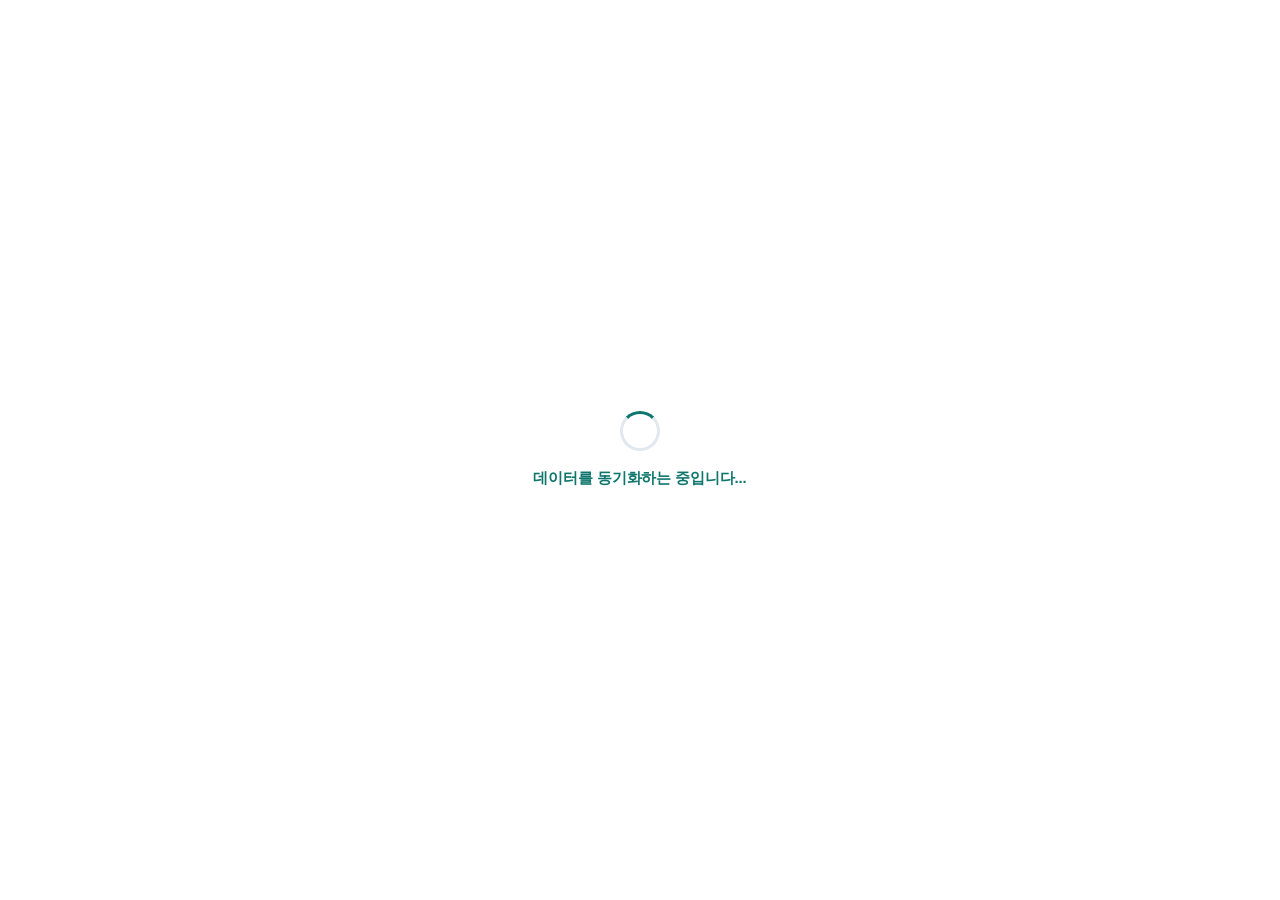
==== commit 255ec770: "Fix one-way sync loss: recover dead Firestore listener and unblock pending-write snapshots The onSna" ====
--- a/rent_app.html
+++ b/rent_app.html
@@ -6,16 +6,15 @@
     <meta name="apple-mobile-web-app-capable" content="yes">
     <meta name="apple-mobile-web-app-status-bar-style" content="black-translucent">
     <meta name="mobile-web-app-capable" content="yes">
-    <meta name="theme-color" content="#2563EB">
+    <meta name="theme-color" content="#1e40af">
     <meta name="format-detection" content="telephone=no">
     <title>원룸관리앱</title>
     <style>
         * { margin: 0; padding: 0; box-sizing: border-box; }
         :root {
-            --primary:        #2563EB;
-            --primary-dark:   #1D4ED8;
+            --primary:        #1e40af;
             --primary-light:  #3b82f6;
-            --primary-pale:   #EFF6FF;
+            --primary-pale:   #EEF2FF;
             --success:        #059669;
             --success-light:  #D1FAE5;
             --danger:         #DC2626;
@@ -31,9 +30,9 @@
             --bg-card:        #FFFFFF;
             --border-color:   #E2E8F0;
             --border-light:   #F1F5F9;
-            --shadow-sm:      0 1px 3px rgba(15,23,42,0.05);
-            --shadow-md:      0 4px 16px rgba(15,23,42,0.08);
-            --shadow-lg:      0 8px 32px rgba(15,23,42,0.12);
+            --shadow-sm:      0 1px 3px rgba(15,23,42,0.06), 0 1px 2px rgba(15,23,42,0.04);
+            --shadow-md:      0 4px 16px rgba(30,64,175,0.10), 0 1px 4px rgba(15,23,42,0.06);
+            --shadow-lg:      0 8px 32px rgba(30,64,175,0.15), 0 2px 8px rgba(15,23,42,0.08);
             --radius-sm:      8px;
             --radius-md:      14px;
             --radius-lg:      20px;
@@ -46,7 +45,6 @@
             background: var(--bg-page);
             color: var(--text-primary);
             font-size: 16px; line-height: 1.5;
-            font-variant-numeric: tabular-nums;
             -webkit-user-select: none; user-select: none;
             -webkit-touch-callout: none;
         }
@@ -72,20 +70,19 @@
         .header-actions { display: flex; gap: 10px; }
         .icon-btn {
             background: white;
-            border: 1px solid var(--border-color);
-            color: #334155;
-            width: 56px; height: 56px;
+            border: none;
+            color: #374151;
+            width: 58px; height: 58px;
             border-radius: 16px;
             cursor: pointer;
             display: flex; flex-direction: column; align-items: center; justify-content: center; gap: 3px;
-            box-shadow: var(--shadow-sm);
+            box-shadow: 0 2px 10px rgba(0,0,0,0.08);
             transition: all 0.15s ease; touch-action: manipulation;
             -webkit-tap-highlight-color: transparent;
         }
-        .icon-btn .btn-icon { font-size: 20px; line-height: 1; display: flex; align-items: center; justify-content: center; }
-        .icon-btn .btn-icon svg { width: 21px; height: 21px; display: block; }
-        .icon-btn .btn-label { font-size: 10px; font-weight: 700; color: #334155; white-space: nowrap; }
-        .icon-btn:active { transform: scale(0.93); background: #F8FAFC; }
+        .icon-btn .btn-icon { font-size: 20px; line-height: 1; }
+        .icon-btn .btn-label { font-size: 10px; font-weight: 700; color: #374151; white-space: nowrap; }
+        .icon-btn:active { transform: scale(0.93); box-shadow: 0 1px 4px rgba(0,0,0,0.1); }
 
         .content-area {
             flex: 1; overflow-y: auto; overflow-x: hidden;
@@ -101,7 +98,7 @@
         .bottom-nav {
             display: flex; align-items: flex-end;
             background: white;
-            border-top: 1px solid #E2E8F0;
+            border-top: 1px solid #EAECF4;
             padding: 6px 4px max(10px, env(safe-area-inset-bottom));
             flex-shrink: 0; z-index: 100;
             box-shadow: 0 -2px 16px rgba(0,0,0,0.07);
@@ -109,7 +106,7 @@
         .nav-item {
             flex: 1; padding: 7px 2px 4px;
             text-align: center; cursor: pointer;
-            background: none; border: none; color: #94A3B8;
+            background: none; border: none; color: #9CA3AF;
             transition: all 0.2s ease;
             display: flex; flex-direction: column; align-items: center; gap: 3px;
             position: relative; touch-action: manipulation;
@@ -119,11 +116,16 @@
         }
         .nav-item .nav-label { font-size: 11px; }
         .nav-item.active {
-            color: var(--primary);
-        }
-        .nav-item.active .nav-label { color: var(--primary); font-weight: 700; }
-        .nav-icon { font-size: 20px; line-height: 1; display: flex; align-items: center; justify-content: center; }
-        .nav-icon svg { width: 23px; height: 23px; display: block; }
+            color: white;
+            background: #5856D6;
+            box-shadow: 0 4px 14px rgba(88,86,214,0.35);
+            padding: 9px 8px 7px;
+            margin: -3px 2px 0;
+            border-radius: 18px;
+        }
+        .nav-item.active .nav-label { color: white; font-weight: 700; }
+        .nav-icon { font-size: 20px; line-height: 1; }
+        .nav-item.active .nav-icon { font-size: 21px; }
         .nav-label { font-size: 11px; font-weight: 600; letter-spacing: -0.2px; white-space: nowrap; }
         /* 수납 FAB 버튼 */
         .nav-item.nav-fab {
@@ -134,15 +136,14 @@
         }
         .nav-fab-circle {
             width: 52px; height: 52px; border-radius: 50%;
-            background: var(--primary);
+            background: #5856D6;
             display: flex; align-items: center; justify-content: center;
-            box-shadow: 0 4px 14px rgba(37,99,235,0.35);
+            box-shadow: 0 4px 16px rgba(88,86,214,0.45);
             margin-top: -18px; position: relative;
         }
         .nav-item.nav-fab .nav-icon { font-size: 22px; color: white; }
-        .nav-item.nav-fab .nav-icon svg { width: 24px; height: 24px; }
-        .nav-item.nav-fab .nav-label { color: #2563EB; font-weight: 700; font-size: 11px; }
-        .nav-item.nav-fab.active .nav-label { color: #2563EB; }
+        .nav-item.nav-fab .nav-label { color: #5856D6; font-weight: 700; font-size: 11px; }
+        .nav-item.nav-fab.active .nav-label { color: #5856D6; }
         .nav-item.nav-fab .nav-badge {
             position: absolute; top: -2px; right: -2px;
             background: #EF4444; color: white;
@@ -180,8 +181,13 @@
             color: white; overflow: hidden; position: relative;
             min-width: 0;
         }
-        .kpi-blue  { background: var(--primary); box-shadow: 0 2px 8px rgba(37,99,235,0.20); }
-        .kpi-green { background: var(--success); box-shadow: 0 2px 8px rgba(5,150,105,0.20); }
+        .kpi-tile::before {
+            content: ''; position: absolute;
+            top: -20px; right: -20px; width: 80px; height: 80px;
+            background: rgba(255,255,255,0.12); border-radius: 50%;
+        }
+        .kpi-blue  { background: linear-gradient(135deg, #1e3a8a, #2563eb); box-shadow: 0 4px 16px rgba(30,64,175,0.30); }
+        .kpi-green { background: linear-gradient(135deg, #065F46, #059669); box-shadow: 0 4px 16px rgba(5,150,105,0.30); }
         .kpi-label {
             font-size: 12px; font-weight: 600; opacity: 0.88;
             margin-bottom: 6px; white-space: nowrap; position: relative; z-index: 1;
@@ -193,7 +199,7 @@
 
         /* stat-card (used in buildingDetail) */
         .stat-card {
-            background: var(--primary);
+            background: linear-gradient(135deg, var(--primary) 0%, var(--primary-light) 100%);
             color: white; padding: 14px 10px; border-radius: var(--radius-md);
             margin: 8px; text-align: center; box-shadow: var(--shadow-md);
         }
@@ -220,8 +226,8 @@
             touch-action: manipulation; -webkit-tap-highlight-color: transparent;
         }
         .btn-block { width: calc(100% - 16px); margin: 0 8px 8px; display: flex; }
-        .btn-primary { background: var(--primary); color: white; box-shadow: 0 2px 8px rgba(37,99,235,0.25); }
-        .btn-primary:active { background: #1D4ED8; transform: scale(0.98); }
+        .btn-primary { background: var(--primary); color: white; box-shadow: 0 2px 8px rgba(30,64,175,0.25); }
+        .btn-primary:active { background: #1e3a8a; transform: scale(0.98); }
         .btn-secondary { background: #F1F5F9; color: var(--primary); border: 1.5px solid var(--border-color); }
         .btn-secondary:active { background: #E2E8F0; transform: scale(0.98); }
         .btn-danger { background: var(--danger); color: white; }
@@ -246,7 +252,7 @@
         .form-group select:focus,
         .form-group textarea:focus {
             outline: none; border-color: var(--primary);
-            box-shadow: 0 0 0 3px rgba(37,99,235,0.10);
+            box-shadow: 0 0 0 3px rgba(30,64,175,0.10);
         }
         .form-group textarea { resize: none; height: 80px; line-height: 1.5; }
 
@@ -295,7 +301,7 @@
         .list-item:active { background: #F8FAFC; }
         .list-item-avatar {
             width: 46px; height: 46px; border-radius: 50%;
-            background: var(--primary);
+            background: linear-gradient(135deg, var(--primary), var(--primary-light));
             color: white; display: flex; align-items: center; justify-content: center;
             font-size: 19px; font-weight: 800; flex-shrink: 0;
         }
@@ -321,9 +327,8 @@
         }
         .tc-search-wrap .tc-search-icon {
             position: absolute; left: 13px; top: 50%; transform: translateY(-50%);
-            font-size: 15px; pointer-events: none; display: flex;
-        }
-        .tc-search-wrap .tc-search-icon svg { width: 15px; height: 15px; display: block; }
+            font-size: 15px; pointer-events: none;
+        }
         .tc-search-wrap input {
             width: 100%; padding: 11px 14px 11px 38px;
             border: 1.5px solid #E2E8F0; border-radius: 12px;
@@ -350,14 +355,14 @@
         .tc-card {
             background: white; border-radius: 16px;
             margin: 0 12px 12px;
-            border: 1px solid #E2E8F0;
-            box-shadow: var(--shadow-sm);
+            border: 1px solid #EAECF4;
+            box-shadow: 0 2px 8px rgba(0,0,0,0.06);
             overflow: hidden;
         }
         .tc-card-header {
             display: flex; align-items: center; justify-content: space-between;
             padding: 10px 14px 9px;
-            background: #F8FAFC; border-bottom: 1px solid #E2E8F0;
+            background: #F8FAFC; border-bottom: 1px solid #EAECF4;
         }
         .tc-header-left { display: flex; align-items: center; gap: 6px; }
         .tc-header-icon { font-size: 14px; }
@@ -369,14 +374,14 @@
         }
         .tc-avatar {
             width: 52px; height: 52px; border-radius: 50%;
-            background: #2563EB;
+            background: linear-gradient(135deg, #3B82F6, #1D4ED8);
             color: white; font-size: 22px; font-weight: 900;
             display: flex; align-items: center; justify-content: center;
             flex-shrink: 0; margin-top: 2px;
         }
         .tc-info { flex: 1; min-width: 0; }
         .tc-name { font-size: 18px; font-weight: 900; color: #1E293B; margin-bottom: 5px; }
-        .tc-detail { font-size: 13px; color: #64748B; display: flex; align-items: center; gap: 5px; margin-top: 3px; line-height: 1.4; }
+        .tc-detail { font-size: 12.5px; color: #64748B; display: flex; align-items: center; gap: 5px; margin-top: 3px; line-height: 1.4; }
         .tc-rent-col { text-align: right; flex-shrink: 0; padding-top: 2px; }
         .tc-rent-label { font-size: 10px; color: #94A3B8; font-weight: 600; margin-bottom: 3px; white-space: nowrap; }
         .tc-rent-amount { font-size: 16px; font-weight: 900; color: #2563EB; white-space: nowrap; }
@@ -385,14 +390,14 @@
         .tc-meta-row {
             display: flex; align-items: center;
             padding: 9px 14px; border-top: 1px solid #F1F5F9;
-            font-size: 13px; color: #64748B;
+            font-size: 12.5px; color: #64748B;
         }
         .tc-meta-cell { display: flex; align-items: center; gap: 5px; flex: 1; }
         .tc-meta-divider { width: 1px; height: 14px; background: #E2E8F0; margin: 0 10px; flex-shrink: 0; }
         /* 메모 행 */
         .tc-memo-row {
             display: flex; align-items: flex-start; gap: 6px;
-            padding: 0 14px 10px; font-size: 13px; color: #64748B;
+            padding: 0 14px 10px; font-size: 12.5px; color: #64748B;
         }
         /* 누적 미납 행 (보증금 제외) */
         .tc-unpaid-row {
@@ -426,7 +431,7 @@
         .tc-past-card {
             background: white; border-radius: 14px;
             margin: 0 12px 10px; padding: 14px;
-            border: 1px solid #E2E8F0;
+            border: 1px solid #EAECF4;
             box-shadow: 0 1px 4px rgba(0,0,0,0.05);
             opacity: 0.8;
             transition: opacity 0.15s, box-shadow 0.15s, transform 0.12s;
@@ -438,10 +443,10 @@
             display: flex; align-items: center; justify-content: space-between;
             margin-bottom: 10px;
         }
-        .tc-past-name { font-size: 15px; font-weight: 700; color: #334155; }
+        .tc-past-name { font-size: 15px; font-weight: 700; color: #374151; }
         .tc-past-room { font-size: 12px; color: #94A3B8; margin-top: 2px; }
-        .tc-past-badge { font-size: 11px; font-weight: 700; padding: 3px 9px; border-radius: 20px; background: #F1F5F9; color: #64748B; }
-        .tc-past-dates { font-size: 12px; color: #64748B; }
+        .tc-past-badge { font-size: 11px; font-weight: 700; padding: 3px 9px; border-radius: 20px; background: #F1F5F9; color: #6B7280; }
+        .tc-past-dates { font-size: 12px; color: #6B7280; }
 
         /* ═══════════════════════════ TENANT DETAIL PAGE ═══════════════════════════ */
         .td-overlay {
@@ -477,13 +482,13 @@
         /* Hero card */
         .td-hero-card {
             background: white; margin: 0 12px 12px;
-            border-radius: 18px; border: 1px solid #E2E8F0;
-            box-shadow: var(--shadow-sm); overflow: hidden;
+            border-radius: 18px; border: 1px solid #EAECF4;
+            box-shadow: 0 2px 12px rgba(0,0,0,0.07); overflow: hidden;
         }
         .td-hero-top {
             display: flex; align-items: center; justify-content: space-between;
             padding: 12px 14px 10px; background: #F8FAFC;
-            border-bottom: 1px solid #E2E8F0;
+            border-bottom: 1px solid #EAECF4;
         }
         .td-hero-building { font-size: 13px; font-weight: 700; color: #1E293B; display: flex; align-items: center; gap: 5px; }
         .td-hero-badge { font-size: 11px; font-weight: 700; padding: 3px 9px; border-radius: 20px; }
@@ -493,7 +498,7 @@
         }
         .td-avatar {
             width: 52px; height: 52px; border-radius: 50%; flex-shrink: 0;
-            background: #2563EB;
+            background: linear-gradient(135deg, #3B82F6, #1D4ED8);
             color: white; font-size: 22px; font-weight: 900;
             display: flex; align-items: center; justify-content: center;
         }
@@ -530,8 +535,8 @@
         .td-section-title { font-size: 15px; font-weight: 800; color: #1E293B; margin-bottom: 8px; padding-left: 2px; }
         .td-section-card {
             background: white; border-radius: 16px;
-            border: 1px solid #E2E8F0;
-            box-shadow: var(--shadow-sm); overflow: hidden;
+            border: 1px solid #EAECF4;
+            box-shadow: 0 1px 6px rgba(0,0,0,0.05); overflow: hidden;
         }
         .td-amount-pair {
             display: flex; border-bottom: 1px solid #F1F5F9;
@@ -567,14 +572,14 @@
             -webkit-tap-highlight-color: transparent;
         }
         .td-rent-history-btn:active { background: #EFF6FF; }
-        .td-rent-history-btn.expanded { color: #64748B; background: #F8FAFC; }
+        .td-rent-history-btn.expanded { color: #6B7280; background: #F8FAFC; }
         /* Deposit refund badge */
         .td-deposit-ok { background: #DCFCE7; color: #166534; border-radius: 10px; padding: 8px 12px; margin: 8px 10px; font-size: 13px; font-weight: 700; }
         /* Bottom action bar */
         .td-bottom-bar {
             position: fixed; bottom: 0; left: 0; right: 0;
             padding: 12px 16px max(12px, env(safe-area-inset-bottom));
-            background: white; border-top: 1px solid #E2E8F0;
+            background: white; border-top: 1px solid #EAECF4;
             display: flex; gap: 10px; z-index: 1200;
         }
         .td-bottom-btn-danger {
@@ -598,7 +603,7 @@
             padding: 10px 14px; border-bottom: 1px solid #F8FAFC; font-size: 13px;
         }
         .td-rent-item:last-child { border-bottom: none; }
-        .td-rent-item-label { color: #334155; font-weight: 600; }
+        .td-rent-item-label { color: #374151; font-weight: 600; }
         .td-rent-item-sub { font-size: 11px; color: #94A3B8; margin-top: 2px; }
         .td-rent-item-right { text-align: right; }
         .td-rent-item-amount { font-size: 14px; font-weight: 800; color: #1E293B; }
@@ -619,6 +624,28 @@
         .toast.success { background: var(--success); }
 
         /* ═══════════════════════════ DASHBOARD ═══════════════════════════ */
+        .dash-hero {
+            background: linear-gradient(135deg, #1a3587 0%, #1e40af 60%, #2563eb 100%);
+            padding: 20px 16px 18px; margin: 0; position: relative; overflow: hidden;
+        }
+        .dash-hero::before {
+            content: ''; position: absolute;
+            top: -30px; right: -20px; width: 110px; height: 110px;
+            background: rgba(255,255,255,0.07); border-radius: 50%;
+        }
+        .dash-hero::after {
+            content: ''; position: absolute;
+            bottom: -40px; right: 40px; width: 80px; height: 80px;
+            background: rgba(255,255,255,0.05); border-radius: 50%;
+        }
+        .dash-hero-inner { display: flex; align-items: center; justify-content: space-between; gap: 12px; }
+        .dash-hero-left { flex: 1; min-width: 0; }
+        .dash-hero-right { flex-shrink: 0; display: flex; align-items: center; justify-content: center; }
+        /* hero KPI */
+        .hero-kpi-label { font-size: 12px; color: rgba(255,255,255,0.72); font-weight: 500; margin-bottom: 2px; }
+        .hero-kpi-value { font-size: 26px; font-weight: 900; color: white; letter-spacing: -0.8px; line-height: 1.15; }
+        .hero-kpi-value.secondary { font-size: 22px; color: rgba(255,255,255,0.88); }
+        .hero-kpi-divider { border: none; border-top: 1px solid rgba(255,255,255,0.18); margin: 11px 0 10px; }
         /* compat hidden */
         .dash-month-row { display: none; }
         .collection-rate-label { display: none; }
@@ -674,7 +701,7 @@
         .annual-income  { color: #2563EB; }
         .annual-expense { color: #DC2626; }
         .annual-profit  { color: #16A34A; }
-        .annual-occ     { color: var(--text-primary); }
+        .annual-occ     { color: #7C3AED; }
         .annual-profit.loss { color: #DC2626; }
         /* Recent payments */
         .recent-pay-card {
@@ -925,10 +952,9 @@
         }
         .search-bar input:focus { border-color: var(--primary); outline: none; }
         .search-bar::before {
-            content: ''; position: absolute;
+            content: '🔍'; position: absolute;
             left: 12px; top: 50%; transform: translateY(-50%);
-            width: 16px; height: 16px;
-            background: url("data:image/svg+xml,%3Csvg xmlns='http://www.w3.org/2000/svg' viewBox='0 0 24 24' fill='none' stroke='%2394A3B8' stroke-width='2' stroke-linecap='round'%3E%3Ccircle cx='11' cy='11' r='7'/%3E%3Cpath d='M21 21l-4.5-4.5'/%3E%3C/svg%3E") center/contain no-repeat;
+            font-size: 15px;
         }
 
         .filter-btn {
@@ -941,7 +967,7 @@
         }
         .filter-btn.active {
             background: var(--primary); border-color: var(--primary);
-            color: white; box-shadow: 0 2px 8px rgba(37,99,235,0.22);
+            color: white; box-shadow: 0 2px 8px rgba(30,64,175,0.22);
         }
 
         .tab-buttons {
@@ -1010,7 +1036,7 @@
         .room-cell.occupied    { background: #DBEAFE; border-color: #93C5FD; }
         .room-cell.vacant      { background: #DCFCE7; border-color: #86EFAC; }
         .room-cell.maintenance { background: #FEF9C3; border-color: #FDE047; }
-        .room-cell-number  { font-size: 17px; font-weight: 800; margin-bottom: 5px; color: #1D4ED8; }
+        .room-cell-number  { font-size: 17px; font-weight: 800; margin-bottom: 5px; color: #1E3A8A; }
         .room-cell-status  { font-size: 13px; font-weight: 600; color: var(--text-primary); }
         .room-cell-tenant  { font-size: 12px; font-weight: 700; color: var(--primary); margin-top: 3px; }
 
@@ -1150,8 +1176,8 @@
         .dash-donut-row {
             display: flex; margin: 12px 12px 0;
             background: white; border-radius: 20px;
-            border: 1px solid #E2E8F0;
-            box-shadow: var(--shadow-sm);
+            border: 1px solid #EAECF4;
+            box-shadow: 0 2px 16px rgba(0,0,0,0.06);
             overflow: hidden;
         }
         .dash-donut-half {
@@ -1161,7 +1187,7 @@
             background: transparent; min-width: 0;
         }
         .dash-donut-half:first-child {
-            border-right: 1px solid #E2E8F0;
+            border-right: 1px solid #EAECF4;
         }
         .dash-donut-half.dash-donut-curr { background: transparent; }
         .dash-donut-month {
@@ -1169,7 +1195,7 @@
             color: #94A3B8; letter-spacing: 0.2px;
         }
         .dash-donut-curr .dash-donut-month {
-            color: var(--primary);
+            color: #3B82F6;
         }
         .dash-donut-detail {
             width: 100%; display: flex; flex-direction: column; gap: 5px;
@@ -1311,7 +1337,7 @@
             border-bottom: 2.5px solid transparent; transition: all 0.15s;
             -webkit-tap-highlight-color: transparent;
         }
-        .tax-tab-btn.active { color: #2563EB; border-bottom-color: #2563EB; background: white; }
+        .tax-tab-btn.active { color: #0F766E; border-bottom-color: #0F766E; background: white; }
         .tax-card {
             background: #F8FAFC; border: 1px solid #E2E8F0; border-radius: 10px;
             padding: 14px; margin-bottom: 10px;
@@ -1321,7 +1347,7 @@
         .tax-row { display: flex; align-items: center; gap: 8px; padding: 8px 10px; border-bottom: 1px solid #F1F5F9; }
         .tax-row:last-child { border-bottom: none; }
         .tax-row label { display: flex; align-items: center; gap: 8px; flex: 1; cursor: pointer; font-size: 13px; min-width: 0; }
-        .tax-row input[type=checkbox] { width: 18px; height: 18px; accent-color: #2563EB; flex-shrink: 0; }
+        .tax-row input[type=checkbox] { width: 18px; height: 18px; accent-color: #0F766E; flex-shrink: 0; }
         .tax-row-amt { font-weight: 700; color: #1E293B; white-space: nowrap; font-size: 13px; }
         .tax-row-amt.excluded { color: #CBD5E1; text-decoration: line-through; }
         .tax-group-header {
@@ -1343,7 +1369,7 @@
             padding: 8px 12px; font-size: 14px;
         }
         .tax-final {
-            background: #2563EB; color: white;
+            background: linear-gradient(135deg,#0F766E,#0EA5A4); color: white;
             border-radius: 12px; padding: 16px 18px; margin-top: 10px;
         }
         .tax-final .tax-card-title { color: rgba(255,255,255,0.85); }
@@ -1356,15 +1382,15 @@
         .tax-page-card {
             background: white; border: 1px solid #E2E8F0; border-radius: 12px;
             padding: 14px 16px; margin: 0 12px 12px;
-            box-shadow: 0 1px 3px rgba(37,99,235,0.04);
+            box-shadow: 0 1px 3px rgba(15,118,110,0.04);
         }
         .tax-page-card-title {
-            font-size: 13px; font-weight: 800; color: #2563EB;
+            font-size: 13px; font-weight: 800; color: #0F766E;
             margin-bottom: 10px; display: flex; align-items: center; gap: 6px;
         }
         .tax-page-card-title .pill {
             font-size: 10px; padding: 2px 8px; border-radius: 10px;
-            background: #EFF6FF; color: #2563EB; font-weight: 700;
+            background: #F0FDFA; color: #0F766E; font-weight: 700;
         }
         /* 세무 설정 카드 */
         .tax-setup-card {
@@ -1382,7 +1408,7 @@
         }
         /* 큰 임대소득 카드 */
         .tax-income-final {
-            background: #2563EB;
+            background: linear-gradient(135deg,#0F766E,#0EA5A4);
             color: white; padding: 18px 20px;
         }
         .tax-income-final .label { font-size: 12px; opacity: 0.9; }
@@ -1396,12 +1422,12 @@
             background: #F8FAFC; border: 2px solid transparent; border-radius: 10px;
             padding: 10px 12px;
         }
-        .tax-sim-card.recommended { border-color: #2563EB; background: #EFF6FF; }
+        .tax-sim-card.recommended { border-color: #0F766E; background: #F0FDFA; }
         .tax-sim-label { font-size: 11px; color: #64748B; font-weight: 700; }
         .tax-sim-amount { font-size: 17px; font-weight: 800; color: #1E293B; margin-top: 2px; }
         .tax-sim-badge {
             display: inline-block; padding: 2px 6px; font-size: 9px;
-            background: #2563EB; color: white; border-radius: 8px; font-weight: 700;
+            background: #0F766E; color: white; border-radius: 8px; font-weight: 700;
             margin-left: 4px;
         }
         /* 신고 의무 카드 */
@@ -1456,9 +1482,9 @@
         .tax-trend-bar {
             width: 12px; border-radius: 2px 2px 0 0;
         }
-        .tax-trend-bar.income { background: #2563EB; }
-        .tax-trend-bar.expense { background: #DC2626; }
-        .tax-trend-bar.profit { background: #2563EB; }
+        .tax-trend-bar.income { background: linear-gradient(180deg,#0EA5A4,#0F766E); }
+        .tax-trend-bar.expense { background: linear-gradient(180deg,#F87171,#DC2626); }
+        .tax-trend-bar.profit { background: linear-gradient(180deg,#3B82F6,#1E40AF); }
         .tax-trend-label { font-size: 10px; font-weight: 700; color: #64748B; }
 
         /* --- 세금신고 준비센터 추가 스타일 --- */
@@ -1473,7 +1499,7 @@
         .filing-status-badge.status-collecting { background: #FEF3C7; color: #D97706; border: 1px solid #FCD34D; }
         .filing-status-badge.status-reviewing { background: #DBEAFE; color: #1D4ED8; border: 1px solid #BFDBFE; }
         .filing-status-badge.status-completed { background: #D1FAE5; color: #065F46; border: 1px solid #A7F3D0; }
-        .filing-status-badge.status-exempt { background: #F1F5F9; color: #334155; border: 1px solid #E2E8F0; }
+        .filing-status-badge.status-exempt { background: #F3F4F6; color: #374151; border: 1px solid #E5E7EB; }
 
         .tax-warning-card {
             background: #FFF5F5;
@@ -1517,8 +1543,8 @@
             box-shadow: 0 0 0 1px #CBD5E1;
         }
         .tax-timeline-item.completed .tax-timeline-marker {
-            background: #2563EB;
-            box-shadow: 0 0 0 1px #1D4ED8;
+            background: #0F766E;
+            box-shadow: 0 0 0 1px #0D9488;
         }
         .tax-timeline-content {
             display: flex;
@@ -1623,8 +1649,8 @@
         .doc-checklist-optional-badge {
             font-size: 9px;
             padding: 2px 4px;
-            background: #F1F5F9;
-            color: #64748B;
+            background: #F3F4F6;
+            color: #6B7280;
             border-radius: 4px;
             font-weight: 700;
         }
@@ -1643,9 +1669,9 @@
             border-color: #A7F3D0;
         }
         .doc-checklist-status-select.na {
-            background: #F1F5F9;
-            color: #334155;
-            border-color: #E2E8F0;
+            background: #F3F4F6;
+            color: #374151;
+            border-color: #E5E7EB;
         }
         .doc-checklist-status-select.missing {
             background: #FEF3C7;
@@ -1688,11 +1714,11 @@
         }
         .tax-vault-s-미확보 { background:#FEF2F2; color:#EF4444; border:1px solid rgba(239,68,68,0.25); }
         .tax-vault-s-준비중 { background:#FEF9C3; color:#D97706; border:1px solid rgba(217,119,6,0.25); }
-        .tax-vault-s-업로드완료 { background:#EFF6FF; color:#2563EB; border:1px solid rgba(37,99,235,0.25); }
+        .tax-vault-s-업로드완료 { background:#F0FDFA; color:#0F766E; border:1px solid rgba(15,118,110,0.25); }
         .tax-vault-s-제출완료 { background:#EFF6FF; color:#1D4ED8; border:1px solid rgba(29,78,216,0.25); }
         .tax-vault-storage-warn {
             background: #FFFBEB; border: 1px solid #FDE68A; border-radius: 8px;
-            padding: 8px 12px; font-size: 12px; color: #92400E; margin-bottom: 10px; line-height: 1.5;
+            padding: 8px 12px; font-size: 11.5px; color: #92400E; margin-bottom: 10px; line-height: 1.5;
         }
         .tax-vault-missing-row {
             display: flex; align-items: center; gap: 8px;
@@ -1717,9 +1743,9 @@
         .tax-status-danger { background:#FEE2E2; color:#991B1B; }
         .tax-quick-grid { display:grid; grid-template-columns:1fr 1fr; gap:8px; margin:0 12px 12px; }
         .tax-quick-btn { background:white; border:2px dashed #CBD5E1; border-radius:12px; padding:13px 10px; text-align:center; font-size:12px; font-weight:700; color:#475569; cursor:pointer; line-height:1.4; -webkit-tap-highlight-color:transparent; touch-action:manipulation; transition:border-color 0.15s,color 0.15s,background 0.15s; }
-        .tax-quick-btn:active { border-color:#2563EB; color:#2563EB; background:#EFF6FF; }
-        .tax-building-card { background:white; border:1px solid #E2E8F0; border-radius:14px; margin:0 12px 12px; overflow:hidden; box-shadow:var(--shadow-sm); }
-        .tax-building-header { background:#F8FAFC; padding:11px 14px; border-bottom:1px solid #E2E8F0; display:flex; align-items:center; gap:10px; }
+        .tax-quick-btn:active { border-color:#0F766E; color:#0F766E; background:#F0FDFA; }
+        .tax-building-card { background:white; border:1px solid #E2E8F0; border-radius:14px; margin:0 12px 12px; overflow:hidden; box-shadow:0 2px 8px rgba(0,0,0,0.04); }
+        .tax-building-header { background:linear-gradient(135deg,#F8FAFC,#F0F9FF); padding:11px 14px; border-bottom:1px solid #E2E8F0; display:flex; align-items:center; gap:10px; }
         .tax-building-body { padding:12px 14px 10px; }
         .tax-building-section-title { font-size:10px; font-weight:800; color:#64748B; text-transform:uppercase; letter-spacing:0.07em; margin-bottom:8px; margin-top:2px; }
         .tax-input-row { display:grid; grid-template-columns:1fr 1fr; gap:8px; margin-bottom:8px; }
@@ -1729,28 +1755,28 @@
         .tax-input-group input[type="text"],
         .tax-input-group select,
         .tax-input-group textarea { width:100%; padding:7px 10px; border:1.5px solid #E2E8F0; border-radius:8px; font-size:13px; color:#1E293B; background:white; box-sizing:border-box; font-family:inherit; transition:border-color 0.15s; }
-        .tax-input-group input:focus, .tax-input-group select:focus, .tax-input-group textarea:focus { outline:none; border-color:#2563EB; box-shadow:0 0 0 2px rgba(37,99,235,0.1); }
+        .tax-input-group input:focus, .tax-input-group select:focus, .tax-input-group textarea:focus { outline:none; border-color:#0F766E; box-shadow:0 0 0 2px rgba(15,118,110,0.1); }
         .tax-evidence-grid { display:flex; flex-wrap:wrap; gap:6px; margin-top:4px; }
         .tax-evidence-chip { padding:5px 12px; border:1.5px solid #E2E8F0; border-radius:20px; font-size:12px; font-weight:600; color:#64748B; cursor:pointer; background:white; transition:all 0.15s; -webkit-tap-highlight-color:transparent; touch-action:manipulation; }
-        .tax-evidence-chip.active { background:#2563EB; color:white; border-color:#2563EB; }
+        .tax-evidence-chip.active { background:#0F766E; color:white; border-color:#0F766E; }
         .tax-evidence-chip.active-none { background:#EF4444; color:white; border-color:#EF4444; }
         .tax-progress-bar { height:7px; background:#E2E8F0; border-radius:4px; overflow:hidden; margin-top:6px; }
         .tax-progress-fill { height:100%; border-radius:4px; transition:width 0.4s ease; }
-        .tax-progress-fill.good { background:#059669; }
-        .tax-progress-fill.warn { background:#D97706; }
-        .tax-progress-fill.bad { background:#DC2626; }
+        .tax-progress-fill.good { background:linear-gradient(90deg,#10B981,#0F766E); }
+        .tax-progress-fill.warn { background:linear-gradient(90deg,#F59E0B,#D97706); }
+        .tax-progress-fill.bad { background:linear-gradient(90deg,#EF4444,#DC2626); }
         .tax-warn-item { display:flex; align-items:flex-start; gap:8px; padding:8px 10px; border-radius:8px; margin-bottom:6px; font-size:12px; line-height:1.5; }
         .tax-warn-danger { background:#FEE2E2; color:#991B1B; }
         .tax-warn-warning { background:#FEF9C3; color:#854D0E; }
-        .tax-warn-info { background:#DBEAFE; color:#1D4ED8; }
+        .tax-warn-info { background:#DBEAFE; color:#1E40AF; }
         .tax-warn-ok { background:#D1FAE5; color:#065F46; }
         .tax-sim-box { border:1.5px solid #E2E8F0; border-radius:12px; padding:12px 14px; margin-bottom:8px; background:white; position:relative; }
-        .tax-sim-box.highlighted { border-color:#2563EB; background:#EFF6FF; }
-        .tax-sim-badge-rec { position:absolute; top:-8px; right:12px; background:#2563EB; color:white; font-size:9px; padding:2px 7px; border-radius:4px; font-weight:700; }
+        .tax-sim-box.highlighted { border-color:#0F766E; background:#F0FDFA; }
+        .tax-sim-badge-rec { position:absolute; top:-8px; right:12px; background:#0F766E; color:white; font-size:9px; padding:2px 7px; border-radius:4px; font-weight:700; }
         .tax-sim-label { font-size:11px; color:#64748B; font-weight:700; margin-bottom:4px; }
         .tax-sim-amount { font-size:18px; font-weight:900; color:#1E293B; }
         .tax-sim-breakdown { font-size:10px; color:#94A3B8; margin-top:3px; line-height:1.4; }
-        .tax-action-tip { background:#EFF6FF; border:1px solid #BFDBFE; border-radius:10px; padding:10px 12px; font-size:12px; color:#1D4ED8; line-height:1.5; margin-bottom:8px; }
+        .tax-action-tip { background:linear-gradient(135deg,#EFF6FF,#F0FDFA); border:1px solid #BFDBFE; border-radius:10px; padding:10px 12px; font-size:12px; color:#1E40AF; line-height:1.5; margin-bottom:8px; }
         .tax-expense-grid { display:grid; grid-template-columns:1fr 1fr; gap:6px; margin-bottom:4px; }
         details.tax-page-card > summary { list-style:none; cursor:pointer; }
         details.tax-page-card > summary::-webkit-details-marker { display:none; }
@@ -1769,11 +1795,9 @@
             touch-action: manipulation; -webkit-tap-highlight-color: transparent;
             box-shadow: var(--shadow-sm);
         }
-        .quick-btn:active { background: var(--primary-pale); border-color: var(--primary); transform: scale(0.96); }
-        .quick-btn span:first-child { font-size: 24px; line-height: 1; display: flex; color: #475569; }
-        .quick-btn span:first-child svg { width: 23px; height: 23px; display: block; }
+        .quick-btn:active { background: #EEF2FF; border-color: var(--primary); transform: scale(0.96); }
+        .quick-btn span:first-child { font-size: 24px; line-height: 1; }
         .quick-btn span:last-child { font-size: 12px; font-weight: 700; color: var(--text-primary); }
-        .quick-btn-primary span:first-child { color: white; }
         /* ── 건물별 요약 카드 (대시보드) ── */
         .dash-bld-card {
             background: white; border: 1px solid var(--border-color);
@@ -1803,10 +1827,10 @@
         .dash-bld-metric-val.warning { color: var(--warning); }
         /* SMS 입금문자 빠른 진입용 강조 버튼 */
         .quick-btn-primary {
-            background: var(--primary);
+            background: linear-gradient(135deg, var(--primary) 0%, var(--primary-light) 100%);
             border-color: var(--primary);
             color: white;
-            box-shadow: 0 4px 14px rgba(37,99,235,0.22);
+            box-shadow: 0 4px 14px rgba(30,64,175,0.22);
         }
         .quick-btn-primary span:last-child { color: white; }
         .quick-btn-primary:active { background: var(--primary); border-color: var(--primary); }
@@ -1818,10 +1842,10 @@
         .rent-sms-btn {
             flex: 1; display: inline-flex; align-items: center; justify-content: center; gap: 8px;
             padding: 11px 14px; border-radius: var(--radius-md);
-            background: var(--primary);
+            background: linear-gradient(135deg, var(--primary) 0%, var(--primary-light) 100%);
             color: white; border: none; cursor: pointer;
             font-size: 14px; font-weight: 700;
-            box-shadow: 0 4px 14px rgba(37,99,235,0.22);
+            box-shadow: 0 4px 14px rgba(30,64,175,0.22);
             transition: transform 0.12s ease;
             touch-action: manipulation; -webkit-tap-highlight-color: transparent;
         }
@@ -1926,11 +1950,11 @@
     <!-- Initial Loading Spinner for Firebase Synchronization -->
     <div id="initialAppLoadingOverlay" style="position:fixed;top:0;left:0;width:100%;height:100%;background:#ffffff;z-index:99999;display:flex;flex-direction:column;align-items:center;justify-content:center;font-family:-apple-system,BlinkMacSystemFont,sans-serif;transition:opacity 0.3s ease;">
         <div style="display:flex;flex-direction:column;align-items:center;gap:16px;">
-            <div style="width:40px;height:40px;border:3px solid #E2E8F0;border-top-color:#2563EB;border-radius:50%;animation:spin 1s linear infinite;"></div>
+            <div style="width:40px;height:40px;border:3px solid #E2E8F0;border-top-color:#0F766E;border-radius:50%;animation:spin 1s linear infinite;"></div>
             <style>
                 @keyframes spin { to { transform: rotate(360deg); } }
             </style>
-            <div style="font-size:15px;color:#2563EB;font-weight:600;letter-spacing:-0.01em;">데이터를 동기화하는 중입니다...</div>
+            <div style="font-size:15px;color:#0F766E;font-weight:600;letter-spacing:-0.01em;">데이터를 동기화하는 중입니다...</div>
         </div>
     </div>
 
@@ -1946,7 +1970,7 @@
             </div>
             <div class="header-actions">
                 <button class="icon-btn" onclick="openModal('addBuildingModal')" title="건물 추가">
-                    <span class="btn-icon"><svg viewBox="0 0 24 24" fill="none" stroke="currentColor" stroke-width="2" stroke-linecap="round" stroke-linejoin="round"><rect x="4" y="2" width="16" height="20" rx="1"/><path d="M9 22v-4h6v4"/><path d="M8 6h.01M12 6h.01M16 6h.01M8 10h.01M12 10h.01M16 10h.01M8 14h.01M12 14h.01M16 14h.01"/></svg></span>
+                    <span class="btn-icon">🏢</span>
                     <span class="btn-label">건물관리</span>
                 </button>
             </div>
@@ -1964,12 +1988,12 @@
                     <div class="dash-donut-half">
                         <div class="dash-donut-month" id="prevMonthLabel">지난달</div>
                         <svg width="150" height="150" viewBox="0 0 150 150" style="display:block;flex-shrink:0;max-width:100%;">
-                            <circle cx="75" cy="75" r="60" fill="none" stroke="rgba(100,116,139,0.15)" stroke-width="9"/>
-                            <circle cx="75" cy="75" r="60" fill="none" stroke="#94A3B8" stroke-width="9"
+                            <circle cx="75" cy="75" r="60" fill="none" stroke="rgba(99,102,241,0.12)" stroke-width="11"/>
+                            <circle cx="75" cy="75" r="60" fill="none" stroke="#6366F1" stroke-width="11"
                                 stroke-dasharray="376.9" stroke-dashoffset="376.9"
                                 stroke-linecap="round" transform="rotate(-90 75 75)"
                                 id="prevDonutArc"/>
-                            <text x="75" y="75" text-anchor="middle" dominant-baseline="middle" fill="#64748B" font-size="34" font-weight="800" id="prevDonutPct" style="font-family:inherit;">0%</text>
+                            <text x="75" y="75" text-anchor="middle" dominant-baseline="middle" fill="#4338CA" font-size="36" font-weight="900" id="prevDonutPct" style="font-family:inherit;">0%</text>
                         </svg>
                         <div class="dash-donut-detail">
                             <div class="ddd-row">
@@ -1981,11 +2005,11 @@
                                 <span class="ddd-val" id="prevMonthExpected">-</span>
                             </div>
                             <div class="ddd-row" id="prevUnpaidRow" style="display:none;">
-                                <span class="ddd-label">미납</span>
+                                <span class="ddd-label">⚠️ 미납</span>
                                 <span class="ddd-val ddd-val-danger" id="prevUnpaidInfo">-</span>
                             </div>
                             <div class="ddd-row" id="prevPaidRow" style="display:none;">
-                                <span class="ddd-label">완료</span>
+                                <span class="ddd-label">✅ 완료</span>
                                 <span class="ddd-val ddd-val-success" id="prevPaidInfo">전체 완료!</span>
                             </div>
                         </div>
@@ -1994,12 +2018,12 @@
                     <div class="dash-donut-half dash-donut-curr">
                         <div class="dash-donut-month" id="currMonthLabel">이번달</div>
                         <svg width="150" height="150" viewBox="0 0 150 150" style="display:block;flex-shrink:0;max-width:100%;">
-                            <circle cx="75" cy="75" r="60" fill="none" stroke="rgba(37,99,235,0.12)" stroke-width="9"/>
-                            <circle cx="75" cy="75" r="60" fill="none" stroke="#2563EB" stroke-width="9"
+                            <circle cx="75" cy="75" r="60" fill="none" stroke="rgba(59,130,246,0.12)" stroke-width="11"/>
+                            <circle cx="75" cy="75" r="60" fill="none" stroke="#3B82F6" stroke-width="11"
                                 stroke-dasharray="376.9" stroke-dashoffset="376.9"
                                 stroke-linecap="round" transform="rotate(-90 75 75)"
                                 id="donutArc"/>
-                            <text x="75" y="75" text-anchor="middle" dominant-baseline="middle" fill="#2563EB" font-size="34" font-weight="800" id="donutPct" style="font-family:inherit;">0%</text>
+                            <text x="75" y="75" text-anchor="middle" dominant-baseline="middle" fill="#1D4ED8" font-size="36" font-weight="900" id="donutPct" style="font-family:inherit;">0%</text>
                         </svg>
                         <div class="dash-donut-detail">
                             <div class="ddd-row">
@@ -2011,11 +2035,11 @@
                                 <span class="ddd-val" id="monthlyExpectedDisplay">-</span>
                             </div>
                             <div class="ddd-row" id="currUnpaidRow" style="display:none;">
-                                <span class="ddd-label">미납</span>
+                                <span class="ddd-label">⚠️ 미납</span>
                                 <span class="ddd-val ddd-val-danger" id="currUnpaidInfo">-</span>
                             </div>
                             <div class="ddd-row" id="currPaidRow" style="display:none;">
-                                <span class="ddd-label">완료</span>
+                                <span class="ddd-label">✅ 완료</span>
                                 <span class="ddd-val ddd-val-success" id="currPaidInfo">-</span>
                             </div>
                         </div>
@@ -2053,7 +2077,7 @@
                 <!-- ③ 미납 현황 (다달 히스토리) -->
                 <div class="dash-section" style="margin-top:14px;">
                     <div class="dash-section-header">
-                        <span class="dash-section-label">미납 현황</span>
+                        <span class="dash-section-label">💸 미납 현황</span>
                         <span class="dash-section-more" onclick="switchPage('rentPage')">수납현황 ›</span>
                     </div>
                     <div class="unpaid-history-scroll" id="unpaidHistoryRow">
@@ -2064,7 +2088,7 @@
                 <!-- ③ 계약만료 임박 -->
                 <div class="dash-section" id="expirySection" style="display:none;margin-top:14px;">
                     <div class="dash-section-header">
-                        <span class="dash-section-label">계약만료 임박</span>
+                        <span class="dash-section-label">🔔 계약만료 임박</span>
                         <span class="dash-section-more" onclick="switchPage('tenantsPage')">전체 ›</span>
                     </div>
                     <div class="info-card-wrap">
@@ -2075,7 +2099,7 @@
                 <!-- ④ 보증금 미반환 -->
                 <div class="dash-section" id="depositPendingSection" style="display:none;margin-top:14px;">
                     <div class="dash-section-header">
-                        <span class="dash-section-label">보증금 미반환</span>
+                        <span class="dash-section-label">🏦 보증금 미반환</span>
                         <span class="dash-section-more" onclick="switchPage('tenantsPage')">세입자 목록 ›</span>
                     </div>
                     <div class="info-card-wrap">
@@ -2086,7 +2110,7 @@
                 <!-- ⑤ 공실 현황 -->
                 <div class="dash-section" id="vacantSectionNew" style="display:none;margin-top:14px;">
                     <div class="dash-section-header">
-                        <span class="dash-section-label">공실 현황<span id="vacantKpiBadge" class="vacant-kpi-badge hidden" aria-live="polite"></span></span>
+                        <span class="dash-section-label">🏠 공실 현황<span id="vacantKpiBadge" class="vacant-kpi-badge hidden" aria-live="polite"></span></span>
                         <span class="dash-section-more" onclick="openModal('addTenantModal')">세입자 추가 ›</span>
                     </div>
                     <div class="info-card-wrap">
@@ -2100,7 +2124,7 @@
                 <!-- ⑤ 수리 요청 현황 -->
                 <div class="dash-section" id="maintenanceSectionNew" style="display:none;margin-top:14px;">
                     <div class="dash-section-header">
-                        <span class="dash-section-label">수리요청 현황</span>
+                        <span class="dash-section-label">🔧 수리요청 현황</span>
                     </div>
                     <div class="info-card-wrap">
                         <div id="maintenanceListNew"></div>
@@ -2114,22 +2138,22 @@
                     </div>
                     <div class="dashboard-actions-new">
                         <button class="quick-btn quick-btn-primary" onclick="openSmsModal()" aria-label="입금문자 붙여넣기로 수납 처리">
-                            <span><svg viewBox="0 0 24 24" fill="none" stroke="currentColor" stroke-width="2" stroke-linecap="round" stroke-linejoin="round"><rect x="5" y="2" width="14" height="20" rx="2"/><path d="M11 18h2"/></svg></span><span>입금문자</span>
+                            <span>📱</span><span>입금문자</span>
                         </button>
                         <button class="quick-btn" onclick="openModal('addTenantModal')">
-                            <span><svg viewBox="0 0 24 24" fill="none" stroke="currentColor" stroke-width="2" stroke-linecap="round" stroke-linejoin="round"><path d="M16 21v-2a4 4 0 0 0-4-4H6a4 4 0 0 0-4 4v2"/><circle cx="9" cy="7" r="4"/><path d="M19 8v6M22 11h-6"/></svg></span><span>세입자 추가</span>
+                            <span>👤</span><span>세입자 추가</span>
                         </button>
                         <button class="quick-btn" onclick="switchPage('rentPage')">
-                            <span><svg viewBox="0 0 24 24" fill="none" stroke="currentColor" stroke-width="2" stroke-linecap="round" stroke-linejoin="round"><rect x="2" y="6" width="20" height="13" rx="2"/><circle cx="12" cy="12.5" r="3"/><path d="M2 10h2M20 10h2"/></svg></span><span>월세기록</span>
+                            <span>💰</span><span>월세기록</span>
                         </button>
                         <button class="quick-btn" onclick="openModal('addExpenseModal')">
-                            <span><svg viewBox="0 0 24 24" fill="none" stroke="currentColor" stroke-width="2" stroke-linecap="round" stroke-linejoin="round"><path d="M16 4h2a2 2 0 0 1 2 2v14a2 2 0 0 1-2 2H6a2 2 0 0 1-2-2V6a2 2 0 0 1 2-2h2"/><rect x="8" y="2" width="8" height="4" rx="1"/><path d="M9 12h6M9 16h4"/></svg></span><span>지출기록</span>
+                            <span>📋</span><span>지출기록</span>
                         </button>
                         <button class="quick-btn" onclick="switchPage('tenantsPage')">
-                            <span><svg viewBox="0 0 24 24" fill="none" stroke="currentColor" stroke-width="2" stroke-linecap="round" stroke-linejoin="round"><path d="M17 21v-2a4 4 0 0 0-4-4H6a4 4 0 0 0-4 4v2"/><circle cx="9.5" cy="7" r="4"/><path d="M22 21v-2a4 4 0 0 0-3-3.87"/><path d="M16 3.13a4 4 0 0 1 0 7.75"/></svg></span><span>세입자 목록</span>
+                            <span>👥</span><span>세입자 목록</span>
                         </button>
                         <button class="quick-btn" onclick="switchPage('expensesPage')">
-                            <span><svg viewBox="0 0 24 24" fill="none" stroke="currentColor" stroke-width="2" stroke-linecap="round" stroke-linejoin="round"><path d="M3 3v18h18"/><path d="M7 15l4-4 3 3 5-6"/></svg></span><span>지출현황</span>
+                            <span>📊</span><span>지출현황</span>
                         </button>
                     </div>
                 </div>
@@ -2161,7 +2185,7 @@
                     <span style="font-size:18px;">+</span> 세입자 추가
                 </button>
                 <div class="tc-search-wrap">
-                    <span class="tc-search-icon"><svg viewBox="0 0 24 24" fill="none" stroke="#94A3B8" stroke-width="2" stroke-linecap="round"><circle cx="11" cy="11" r="7"/><path d="M21 21l-4.5-4.5"/></svg></span>
+                    <span class="tc-search-icon">🔍</span>
                     <input type="text" id="tenantSearch" placeholder="이름 또는 방번호로 검색" oninput="renderTenants()" style="-webkit-user-select:text;user-select:text;">
                 </div>
                 <div style="display:flex;align-items:center;justify-content:space-between;padding:0 12px;margin-bottom:4px;">
@@ -2188,7 +2212,7 @@
             <div class="page" id="rentPage">
                 <div class="rent-sms-bar">
                     <button type="button" class="rent-sms-btn" onclick="openSmsModal()" aria-label="입금문자 붙여넣기로 수납 처리">
-                        <span style="display:flex;"><svg viewBox="0 0 24 24" fill="none" stroke="currentColor" stroke-width="2" stroke-linecap="round" stroke-linejoin="round" style="width:18px;height:18px;"><rect x="5" y="2" width="14" height="20" rx="2"/><path d="M11 18h2"/></svg></span>
+                        <span style="font-size:18px;">📱</span>
                         <span>입금문자 붙여넣기 → 자동 수납</span>
                     </button>
                 </div>
@@ -2233,8 +2257,8 @@
                 <div id="expensesList"></div>
                 <div id="expenseActionBar" class="expense-action-bar" style="display:none;">
                     <span id="expenseSelCount">0개 선택</span>
-                    <button class="btn-print" onclick="printSelectedReceipts()">프린트</button>
-                    <button class="btn-share" onclick="shareSelectedReceipts()">공유</button>
+                    <button class="btn-print" onclick="printSelectedReceipts()">🖨️ 프린트</button>
+                    <button class="btn-share" onclick="shareSelectedReceipts()">💬 공유</button>
                     <button class="btn-cancel-sel" onclick="clearExpenseSelection()">✕</button>
                 </div>
             </div>
@@ -2248,7 +2272,7 @@
                 </div>
 
                 <!-- Year Selector -->
-                <div style="background:#2563EB;color:white;padding:14px 16px;border-radius:14px;margin:8px 12px 12px;box-shadow:0 4px 14px rgba(37,99,235,0.25);">
+                <div style="background:linear-gradient(135deg,#0F766E,#0EA5A4);color:white;padding:14px 16px;border-radius:14px;margin:8px 12px 12px;box-shadow:0 4px 14px rgba(15,118,110,0.25);">
                     <div style="display:flex;align-items:center;gap:10px;">
                         <button onclick="_taxPagePrevYear()" style="background:rgba(255,255,255,0.2);border:none;color:white;border-radius:8px;padding:6px 12px;font-size:16px;cursor:pointer;-webkit-tap-highlight-color:transparent;">◀</button>
                         <div style="flex:1;text-align:center;">
@@ -2264,16 +2288,16 @@
 
                 <!-- 2. 빠른 입력 카드 -->
                 <div class="tax-quick-grid">
-                    <button class="tax-quick-btn" onclick="_taxAddBuilding('studio')">원룸/주택<br>수입 추가</button>
-                    <button class="tax-quick-btn" onclick="_taxAddBuilding('commercial')">상가/기타<br>건물 추가</button>
-                    <button class="tax-quick-btn" onclick="_taxOpenOtherIncomeDetails()">근로/기타<br>소득 입력</button>
-                    <button class="tax-quick-btn" onclick="_taxOpenBasicInfoDetails()">기본정보<br>확인</button>
+                    <button class="tax-quick-btn" onclick="_taxAddBuilding('studio')">🏠 원룸/주택<br>수입 추가</button>
+                    <button class="tax-quick-btn" onclick="_taxAddBuilding('commercial')">🏬 상가/기타<br>건물 추가</button>
+                    <button class="tax-quick-btn" onclick="_taxOpenOtherIncomeDetails()">💼 근로/기타<br>소득 입력</button>
+                    <button class="tax-quick-btn" onclick="_taxOpenBasicInfoDetails()">📋 기본정보<br>확인</button>
                 </div>
 
                 <!-- 3. 신고 기본정보 -->
                 <details class="tax-page-card" id="taxBasicInfoDetails" style="margin:0 12px 12px;">
-                    <summary style="font-size:13px;font-weight:800;color:#2563EB;cursor:pointer;list-style:none;display:flex;align-items:center;justify-content:space-between;padding:2px 0;">
-                        <span>신고 기본정보</span>
+                    <summary style="font-size:13px;font-weight:800;color:#0F766E;cursor:pointer;list-style:none;display:flex;align-items:center;justify-content:space-between;padding:2px 0;">
+                        <span>📋 신고 기본정보</span>
                         <span style="font-size:11px;font-weight:500;color:#94A3B8;" id="taxBasicInfoSummary">탭하여 열기</span>
                     </summary>
                     <div id="taxBasicInfoContent" style="margin-top:14px;"></div>
@@ -2284,8 +2308,8 @@
 
                 <!-- 5. 기타소득/근로소득 -->
                 <details class="tax-page-card" id="taxOtherIncomeDetails" style="margin:0 12px 12px;">
-                    <summary style="font-size:13px;font-weight:800;color:#2563EB;cursor:pointer;list-style:none;display:flex;align-items:center;justify-content:space-between;padding:2px 0;">
-                        <span>기타소득 / 근로소득</span>
+                    <summary style="font-size:13px;font-weight:800;color:#0F766E;cursor:pointer;list-style:none;display:flex;align-items:center;justify-content:space-between;padding:2px 0;">
+                        <span>💼 기타소득 / 근로소득</span>
                         <span style="font-size:11px;font-weight:500;color:#94A3B8;" id="taxOtherIncomeSummary">탭하여 열기</span>
                     </summary>
                     <div id="taxOtherIncomeContent" style="margin-top:14px;"></div>
@@ -2300,13 +2324,13 @@
                 <!-- 8. 세금서류 보관함 (Tax Document Vault) -->
                 <div class="tax-page-card" id="taxDocumentsSection" style="margin:0 12px 12px;">
                     <div style="display:flex;justify-content:space-between;align-items:center;margin-bottom:10px;">
-                        <div class="tax-page-card-title">세금서류 보관함</div>
+                        <div class="tax-page-card-title">🗄️ 세금서류 보관함</div>
                         <div style="display:flex;gap:6px;align-items:center;">
-                            <button class="btn btn-secondary" style="font-size:10px;padding:4px 8px;min-width:auto;" onclick="_exportTaxDocumentChecklistCSV()">체크리스트 CSV</button>
-                            <button class="btn btn-primary" style="font-size:11px;padding:5px 10px;min-width:auto;background:#2563EB;" onclick="_taxVaultAddDoc()">서류 추가</button>
+                            <button class="btn btn-secondary" style="font-size:10px;padding:4px 8px;min-width:auto;" onclick="_exportTaxDocumentChecklistCSV()">📊 체크리스트 CSV</button>
+                            <button class="btn btn-primary" style="font-size:11px;padding:5px 10px;min-width:auto;background:#0F766E;" onclick="_taxVaultAddDoc()">📎 서류 추가</button>
                         </div>
                     </div>
-                    <div style="background:#FFFBEB;border:1px solid #FDE68A;border-radius:8px;padding:9px 12px;margin-bottom:6px;font-size:11px;color:#92400E;line-height:1.5;">
+                    <div style="background:#FFFBEB;border:1px solid #FDE68A;border-radius:8px;padding:9px 12px;margin-bottom:6px;font-size:10.5px;color:#92400E;line-height:1.5;">
                         🔒 서류는 로그인된 사용자 UID 경로(userData/{uid})에만 저장됩니다. 미로그인 시 업로드가 차단됩니다.
                     </div>
                     <div id="taxVaultStorageWarning" class="tax-vault-storage-warn" style="display:none;">
@@ -2314,13 +2338,13 @@
                     </div>
                     <div id="taxVaultMissingWarnings"></div>
                     <div id="taxVaultDocList"></div>
-                    <div id="taxVaultStats" style="margin-top:8px;padding:7px 10px;background:#F8FAFC;border-radius:8px;font-size:12px;color:#64748B;"></div>
+                    <div id="taxVaultStats" style="margin-top:8px;padding:7px 10px;background:#F8FAFC;border-radius:8px;font-size:11.5px;color:#64748B;"></div>
                 </div>
 
                 <!-- 9. 앱 기록 원본 세무 명세 탭 -->
                 <div class="tax-page-card" style="margin:0 12px 12px;padding:0;overflow:hidden;">
                     <div style="padding:10px 12px 0;border-bottom:1px solid #E2E8F0;background:#F8FAFC;">
-                        <span style="font-size:12px;font-weight:800;color:#475569;">앱 기록 원본 세무 명세 (참고용)</span>
+                        <span style="font-size:12px;font-weight:800;color:#475569;">📊 앱 기록 원본 세무 명세 (참고용)</span>
                     </div>
                     <div style="display:flex;border-bottom:1px solid #E2E8F0;background:#F8FAFC;">
                         <button class="tax-tab-btn active" data-tab="income" onclick="_taxPageSwitchTab('income')">임대수입</button>
@@ -2332,10 +2356,10 @@
 
                 <!-- 10. 내보내기 -->
                 <div style="margin:16px 12px 100px;display:grid;grid-template-columns:1fr 1fr;gap:10px;">
-                    <button class="btn btn-primary" style="grid-column:1/-1;background:#2563EB;" onclick="copyTaxAccountantSummary()">세무사 전달용 요약 복사</button>
-                    <button class="btn btn-primary" style="background:#2563EB;" onclick="exportTaxFilingPackage()">JSON 내보내기</button>
-                    <button class="btn btn-secondary" onclick="exportTaxFilingCSV()">CSV 내보내기</button>
-                    <button class="btn btn-secondary" style="grid-column:1/-1;" onclick="printTaxBundleForAccountant()">세무사 제출용 묶음 PDF 출력</button>
+                    <button class="btn btn-primary" style="grid-column:1/-1;background:#0F766E;" onclick="copyTaxAccountantSummary()">📋 세무사 전달용 요약 복사</button>
+                    <button class="btn btn-primary" style="background:#0F766E;" onclick="exportTaxFilingPackage()">📥 JSON 내보내기</button>
+                    <button class="btn btn-secondary" onclick="exportTaxFilingCSV()">📊 CSV 내보내기</button>
+                    <button class="btn btn-secondary" style="grid-column:1/-1;" onclick="printTaxBundleForAccountant()">🖨️ 세무사 제출용 묶음 PDF 출력</button>
                 </div>
             </div>
 
@@ -2345,7 +2369,7 @@
             <div class="modal-overlay" id="taxVaultModal">
                 <div class="modal">
                     <div class="modal-header" style="display:flex; align-items:center; justify-content:space-between; padding:14px 16px; border-bottom:1px solid #E2E8F0;">
-                        <h3 style="margin:0; font-size:16px; font-weight:800; color:#1E293B;">서류 상세 / 편집</h3>
+                        <h3 style="margin:0; font-size:16px; font-weight:800; color:#1E293B;">📄 서류 상세 / 편집</h3>
                         <button onclick="_taxVaultCloseModal()" style="background:none; border:none; font-size:20px; cursor:pointer; color:#64748B; padding:2px 6px; line-height:1;">✕</button>
                     </div>
                     <div class="modal-body" id="taxVaultModalBody" style="padding:14px 16px; overflow-y:auto; max-height:calc(88vh - 60px);">
@@ -2355,14 +2379,14 @@
 
             <!-- ════════════ 설정 ════════════ -->
             <div class="page" id="settingsPage">
-                <div class="settings-section-title">세무 신고 자료</div>
-                <button class="btn btn-primary btn-block" onclick="openTaxFiling()" style="background:#2563EB;">종합소득세 자료 정리</button>
+                <div class="settings-section-title">📑 세무 신고 자료</div>
+                <button class="btn btn-primary btn-block" onclick="openTaxFiling()" style="background:linear-gradient(135deg,#0F766E,#0EA5A4);">📑 종합소득세 자료 정리</button>
                 <p style="font-size:12px;color:var(--text-tertiary);margin:6px 12px 16px;line-height:1.5;">선택한 연도의 임대수입·필요경비를 세입자/건물/카테고리별로 정리해 국세청 신고용 양식으로 출력합니다.</p>
 
                 <div class="settings-section-title">데이터 관리</div>
-                <button class="btn btn-secondary btn-block" onclick="exportToJSON()">JSON으로 내보내기</button>
-                <button class="btn btn-secondary btn-block" onclick="importFromJSON()">JSON에서 가져오기</button>
-                <button class="btn btn-secondary btn-block" onclick="exportToCSV()">CSV로 내보내기 (Excel)</button>
+                <button class="btn btn-secondary btn-block" onclick="exportToJSON()">📥 JSON으로 내보내기</button>
+                <button class="btn btn-secondary btn-block" onclick="importFromJSON()">📤 JSON에서 가져오기</button>
+                <button class="btn btn-secondary btn-block" onclick="exportToCSV()">📊 CSV로 내보내기 (Excel)</button>
 
                 <!-- 영수증 사진 저장 경고 -->
                 <div class="card" style="margin-bottom:8px;background:#FFF7ED;border:1.5px solid #FED7AA;">
@@ -2380,9 +2404,9 @@
                     </div>
                 </div>
 
-                <div class="settings-section-title">가족 공유 · 실시간 동기화</div>
-                <div class="card" style="margin-bottom:8px;background:#FFFFFF;border-color:#BFDBFE;">
-                    <p style="font-size:14px;color:#1D4ED8;line-height:1.65;margin:0 0 10px;font-weight:600;">엄마 폰 ↔ 내 폰</p>
+                <div class="settings-section-title">🔥 가족 공유 · 실시간 동기화</div>
+                <div class="card" style="margin-bottom:8px;background:linear-gradient(180deg,#EFF6FF 0%,#fff 60%);border-color:#BFDBFE;">
+                    <p style="font-size:14px;color:#1E3A8A;line-height:1.65;margin:0 0 10px;font-weight:600;">엄마 폰 ↔ 내 폰</p>
                     <p style="font-size:13px;color:#475569;line-height:1.65;margin:0;">둘 다 이 앱을 켜 두면 <strong>자동으로 같은 데이터</strong>를 봅니다. 따로 눌러서 맞출 필요 없어요. 수정한 쪽이 잠시 후 상대 화면에도 반영됩니다.</p>
                 </div>
                 <div class="card" style="margin-bottom:8px;">
@@ -2393,7 +2417,7 @@
                     <p id="fbAccountLine" style="font-size:13px;color:var(--text-secondary);margin-top:8px;display:none;line-height:1.6;"></p>
                     <p id="fbStatusDesc" style="font-size:13px;color:var(--text-secondary);margin-top:8px;line-height:1.6;"></p>
                     <p id="fbLastSyncLine" style="font-size:12px;color:#64748B;margin-top:8px;display:none;"></p>
-                    <button type="button" class="btn btn-primary" style="margin-top:12px;" onclick="cloudSaveNow()">지금 클라우드에 저장</button>
+                    <button type="button" class="btn btn-primary" style="margin-top:12px;" onclick="cloudSaveNow()">☁️ 지금 클라우드에 저장</button>
                     <p style="font-size:11px;color:var(--text-tertiary);margin-top:8px;line-height:1.5;">※ Wi-Fi가 불안하면 위 버튼으로 한 번 더 올릴 수 있어요.<br>※ 영수증 사진은 각 폰에만 남고, 클라우드에는 금액·날짜만 올라갑니다.</p>
                 </div>
 
@@ -2423,13 +2447,13 @@
                     </div>
                 </div>
 
-                <div class="settings-section-title">변경 이력 &amp; 롤백</div>
+                <div class="settings-section-title">📋 변경 이력 &amp; 롤백</div>
                 <div class="card" style="margin-bottom:8px;">
                     <p style="font-size:13px;color:var(--text-secondary);margin:0 0 10px;line-height:1.6;">
                         엄마 폰·내 폰 어느 쪽에서 저장해도 여기에 기록됩니다.<br>
                         최대 20개 보관 · 원하는 시점으로 되돌릴 수 있어요.
                     </p>
-                    <button type="button" class="btn btn-secondary" style="width:100%;margin-bottom:12px;" onclick="loadChangelog()">이력 불러오기</button>
+                    <button type="button" class="btn btn-secondary" style="width:100%;margin-bottom:12px;" onclick="loadChangelog()">🔄 이력 불러오기</button>
                     <div id="changelogList">
                         <p class="changelog-empty">「이력 불러오기」를 눌러 확인하세요.</p>
                     </div>
@@ -2453,31 +2477,31 @@
         <!-- ──────────── BOTTOM NAV ──────────── -->
         <nav class="bottom-nav">
             <button class="nav-item active" onclick="switchPage('dashboardPage')">
-                <span class="nav-icon"><svg viewBox="0 0 24 24" fill="none" stroke="currentColor" stroke-width="2" stroke-linecap="round" stroke-linejoin="round"><path d="M3 10.5L12 3l9 7.5"/><path d="M5 9.5V21h5v-6h4v6h5V9.5"/></svg></span>
+                <span class="nav-icon">🏠</span>
                 <span class="nav-label">홈</span>
                 <div class="nav-badge" id="dashboardBadge" style="display:none;">0</div>
             </button>
             <button class="nav-item" onclick="switchPage('tenantsPage')">
-                <span class="nav-icon"><svg viewBox="0 0 24 24" fill="none" stroke="currentColor" stroke-width="2" stroke-linecap="round" stroke-linejoin="round"><path d="M17 21v-2a4 4 0 0 0-4-4H6a4 4 0 0 0-4 4v2"/><circle cx="9.5" cy="7" r="4"/><path d="M22 21v-2a4 4 0 0 0-3-3.87"/><path d="M16 3.13a4 4 0 0 1 0 7.75"/></svg></span>
+                <span class="nav-icon">👥</span>
                 <span class="nav-label">세입자</span>
             </button>
             <button class="nav-item nav-fab" onclick="switchPage('rentPage')">
                 <div class="nav-fab-circle">
-                    <span class="nav-icon"><svg viewBox="0 0 24 24" fill="none" stroke="currentColor" stroke-width="2" stroke-linecap="round" stroke-linejoin="round"><rect x="2" y="6" width="20" height="13" rx="2"/><circle cx="12" cy="12.5" r="3"/><path d="M2 10h2M20 10h2"/></svg></span>
+                    <span class="nav-icon">💰</span>
                     <div class="nav-badge" id="rentBadge" style="display:none;">0</div>
                 </div>
                 <span class="nav-label">수납</span>
             </button>
             <button class="nav-item" onclick="switchPage('expensesPage')">
-                <span class="nav-icon"><svg viewBox="0 0 24 24" fill="none" stroke="currentColor" stroke-width="2" stroke-linecap="round" stroke-linejoin="round"><path d="M5 3h14v18l-2.5-1.5L14 21l-2-1.5L10 21l-2.5-1.5L5 21z"/><path d="M9 8h6M9 12h6"/></svg></span>
+                <span class="nav-icon">📄</span>
                 <span class="nav-label">지출</span>
             </button>
             <button class="nav-item" onclick="switchPage('taxPage')">
-                <span class="nav-icon"><svg viewBox="0 0 24 24" fill="none" stroke="currentColor" stroke-width="2" stroke-linecap="round" stroke-linejoin="round"><path d="M14 2H6a2 2 0 0 0-2 2v16a2 2 0 0 0 2 2h12a2 2 0 0 0 2-2V8z"/><path d="M14 2v6h6"/><path d="M9 16.5l6-6"/><circle cx="9.5" cy="11.5" r="0.5"/><circle cx="14.5" cy="16" r="0.5"/></svg></span>
+                <span class="nav-icon">📑</span>
                 <span class="nav-label">세금</span>
             </button>
             <button class="nav-item" onclick="switchPage('settingsPage')">
-                <span class="nav-icon"><svg viewBox="0 0 24 24" fill="none" stroke="currentColor" stroke-width="2" stroke-linecap="round" stroke-linejoin="round"><circle cx="12" cy="12" r="3"/><path d="M19.4 15a1.65 1.65 0 0 0 .33 1.82l.06.06a2 2 0 1 1-2.83 2.83l-.06-.06a1.65 1.65 0 0 0-1.82-.33 1.65 1.65 0 0 0-1 1.51V21a2 2 0 1 1-4 0v-.09A1.65 1.65 0 0 0 9 19.4a1.65 1.65 0 0 0-1.82.33l-.06.06a2 2 0 1 1-2.83-2.83l.06-.06a1.65 1.65 0 0 0 .33-1.82 1.65 1.65 0 0 0-1.51-1H3a2 2 0 1 1 0-4h.09A1.65 1.65 0 0 0 4.6 9a1.65 1.65 0 0 0-.33-1.82l-.06-.06a2 2 0 1 1 2.83-2.83l.06.06a1.65 1.65 0 0 0 1.82.33H9a1.65 1.65 0 0 0 1-1.51V3a2 2 0 1 1 4 0v.09a1.65 1.65 0 0 0 1 1.51 1.65 1.65 0 0 0 1.82-.33l.06-.06a2 2 0 1 1 2.83 2.83l-.06.06a1.65 1.65 0 0 0-.33 1.82V9a1.65 1.65 0 0 0 1.51 1H21a2 2 0 1 1 0 4h-.09a1.65 1.65 0 0 0-1.51 1z"/></svg></span>
+                <span class="nav-icon">⚙️</span>
                 <span class="nav-label">설정</span>
             </button>
         </nav>
@@ -2517,7 +2541,7 @@
                 </div>
                 <div id="buildingRoomsSection">
                     <div style="display: flex; justify-content: space-between; align-items: center; margin: 4px 0 8px;">
-                        <span style="font-size: 14px; font-weight: 600; color: #334155;">호수 등록 <span style="font-weight: 400; color: var(--neutral-gray);">(선택)</span></span>
+                        <span style="font-size: 14px; font-weight: 600; color: #374151;">호수 등록 <span style="font-weight: 400; color: var(--neutral-gray);">(선택)</span></span>
                         <button type="button" onclick="addRoomRowToBuilding()" style="background: var(--primary); color: white; border: none; border-radius: 6px; padding: 5px 12px; font-size: 14px; cursor: pointer; font-weight: 600;">+ 호수 추가</button>
                     </div>
                     <div style="display: grid; grid-template-columns: 1fr 0.6fr 1fr 1fr 1fr auto; gap: 4px; margin-bottom: 4px;">
@@ -2797,7 +2821,7 @@
                 <div class="form-group">
                     <label>영수증 / 사진 첨부</label>
                     <input type="file" id="receiptInput" accept="image/*" multiple style="display:none" onchange="handleReceiptUpload(this.files)">
-                    <div class="receipt-upload-btn" onclick="document.getElementById('receiptInput').click()">사진 또는 파일 선택</div>
+                    <div class="receipt-upload-btn" onclick="document.getElementById('receiptInput').click()">📷 사진 또는 파일 선택</div>
                     <div id="receiptPreviewList" class="receipt-preview-wrap"></div>
                 </div>
                 <button type="submit" class="btn btn-primary btn-block">저장</button>
@@ -2840,7 +2864,7 @@
                 <button class="modal-close" onclick="closeModal('renewContractModal')">✕</button>
             </div>
             <div style="padding:0 16px 8px;">
-                <p id="renewModalTenantName" style="margin:0 0 20px;color:#64748B;font-size:14px;"></p>
+                <p id="renewModalTenantName" style="margin:0 0 20px;color:#6b7280;font-size:14px;"></p>
                 <div class="form-group">
                     <label>신규 시작일</label>
                     <input type="date" id="renewStart">
@@ -2868,7 +2892,7 @@
     <!-- 공용 확인 다이얼로그 -->
     <div class="modal-overlay" id="appConfirmModal" style="z-index:99999;">
         <div class="modal-content" style="max-width:360px;padding:28px 24px 20px;">
-            <p id="appConfirmMsg" style="font-size:15px;line-height:1.6;color:#1E293B;white-space:pre-line;margin:0 0 24px;"></p>
+            <p id="appConfirmMsg" style="font-size:15px;line-height:1.6;color:#1F2937;white-space:pre-line;margin:0 0 24px;"></p>
             <div style="display:flex;gap:10px;">
                 <button class="btn btn-secondary" style="flex:1;" onclick="_appConfirmResolve(false)">취소</button>
                 <button id="appConfirmOkBtn" class="btn btn-danger" style="flex:1;" onclick="_appConfirmResolve(true)">확인</button>
@@ -2878,9 +2902,9 @@
     <!-- 세무 정리 모달 -->
     <div class="modal-overlay" id="taxFilingModal">
         <div class="modal-content" style="max-width:680px;width:96%;max-height:92vh;padding:0;overflow:hidden;display:flex;flex-direction:column;">
-            <div style="padding:18px 20px 12px;border-bottom:1px solid #E2E8F0;background:#2563EB;color:white;">
+            <div style="padding:18px 20px 12px;border-bottom:1px solid #E2E8F0;background:linear-gradient(135deg,#0F766E,#0EA5A4);color:white;">
                 <div style="display:flex;align-items:center;justify-content:space-between;">
-                    <h2 style="margin:0;font-size:18px;color:white;">종합소득세 자료 정리</h2>
+                    <h2 style="margin:0;font-size:18px;color:white;">📑 종합소득세 자료 정리</h2>
                     <button class="modal-close" onclick="closeModal('taxFilingModal')" style="color:white;">✕</button>
                 </div>
                 <div style="display:flex;align-items:center;gap:10px;margin-top:10px;">
@@ -2900,8 +2924,8 @@
             <div id="taxFilingContent" style="flex:1;overflow-y:auto;padding:14px 16px;background:#fff;"></div>
             <!-- 하단 액션 -->
             <div style="padding:12px 16px;border-top:1px solid #E2E8F0;background:#F8FAFC;display:flex;gap:8px;">
-                <button class="btn btn-secondary" style="flex:1;" onclick="exportTaxFilingCSV()">CSV</button>
-                <button class="btn btn-secondary" style="flex:1;" onclick="printTaxFiling()">인쇄/PDF</button>
+                <button class="btn btn-secondary" style="flex:1;" onclick="exportTaxFilingCSV()">📊 CSV</button>
+                <button class="btn btn-secondary" style="flex:1;" onclick="printTaxFiling()">🖨️ 인쇄/PDF</button>
                 <button class="btn btn-primary" style="flex:1;" onclick="closeModal('taxFilingModal')">닫기</button>
             </div>
         </div>
@@ -2910,7 +2934,7 @@
     <!-- 수리 요청 정보 입력 모달 -->
     <div class="modal-overlay" id="maintenanceModal" style="z-index:99999;">
         <div class="modal-content" style="max-width:400px;padding:24px;">
-            <h3 style="margin:0 0 16px;font-size:17px;" id="maintenanceModalTitle">수리 요청</h3>
+            <h3 style="margin:0 0 16px;font-size:17px;" id="maintenanceModalTitle">🔧 수리 요청</h3>
             <div id="maintenanceRoomLabel" style="font-size:13px;color:var(--neutral-gray);margin-bottom:14px;"></div>
             <div class="form-group">
                 <label>수리 내용</label>
@@ -2935,7 +2959,7 @@
     <!-- 수리 완료 처리 모달 -->
     <div class="modal-overlay" id="maintenanceCompleteModal" style="z-index:99999;">
         <div class="modal-content" style="max-width:400px;padding:24px;">
-            <h3 style="margin:0 0 12px;font-size:17px;">수리 완료 처리</h3>
+            <h3 style="margin:0 0 12px;font-size:17px;">✅ 수리 완료 처리</h3>
             <div id="maintCompleteRoomLabel" style="font-size:13px;color:var(--neutral-gray);margin-bottom:14px;"></div>
             <div class="form-group">
                 <label>완료일</label>
@@ -2962,7 +2986,7 @@
     <div class="modal-overlay" id="depositRefundModal" style="z-index:99999;">
         <div class="modal-content" style="max-width:360px;padding:28px 24px 20px;">
             <h3 style="margin:0 0 16px;font-size:17px;">보증금 반환 처리</h3>
-            <label style="font-size:14px;color:#64748B;display:block;margin-bottom:6px;">반환일</label>
+            <label style="font-size:14px;color:#6B7280;display:block;margin-bottom:6px;">반환일</label>
             <input type="date" id="depositRefundDateInput" class="form-input" style="width:100%;margin-bottom:20px;">
             <div style="display:flex;gap:10px;">
                 <button class="btn btn-secondary" style="flex:1;" onclick="closeModal('depositRefundModal')">취소</button>
@@ -3462,9 +3486,9 @@
                 <div class="card">
                     <h3 style="font-weight: 600; margin-bottom: 12px;">${building.name}</h3>
                     <div style="font-size: 15px; color: var(--neutral-gray); line-height: 1.6;">
-                        <div>${building.address}</div>
-                        <div>${building.type}</div>
-                        ${building.memo ? `<div>${building.memo}</div>` : ''}
+                        <div>📍 ${building.address}</div>
+                        <div>🏷️ ${building.type}</div>
+                        ${building.memo ? `<div>📝 ${building.memo}</div>` : ''}
                     </div>
                 </div>
                 <h4 style="margin: 16px 8px 8px; font-size: 16px; font-weight: 700;">이번달 현황</h4>
@@ -3996,7 +4020,7 @@
                 card.className = 'tc-card';
                 // Header
                 var html = '<div class="tc-card-header">' +
-                    '<div class="tc-header-left">' +
+                    '<div class="tc-header-left"><span class="tc-header-icon">🏢</span>' +
                     '<span class="tc-header-building">' + safeBuildingRoom + '</span></div>' +
                     '<span class="tc-status-badge" style="background:'+badgeBg+';color:'+badgeColor+';">'+badgeText+'</span>' +
                     '</div>';
@@ -4005,8 +4029,8 @@
                     '<div class="tc-avatar">' + safeInitial(tenant.name) + '</div>' +
                     '<div class="tc-info">' +
                         '<div class="tc-name">' + safeTenantName + '</div>' +
-                        (tenant.phone ? '<div class="tc-detail">' + safePhone + '</div>' : '') +
-                        '<div class="tc-detail">' + escapeHTML(contractStr) + '</div>' +
+                        (tenant.phone ? '<div class="tc-detail"><span style="font-size:13px;">📱</span>' + safePhone + '</div>' : '') +
+                        '<div class="tc-detail"><span style="font-size:13px;">📅</span>' + escapeHTML(contractStr) + '</div>' +
                     '</div>' +
                     '<div class="tc-rent-col">' +
                         '<div class="tc-rent-label">' + escapeHTML(rentLabel) + '</div>' +
@@ -4019,14 +4043,14 @@
                 // 생년월일 + 직업 행 (둘 중 하나라도 있으면 표시)
                 if (bdStr || tenant.occupation) {
                     html += '<div class="tc-meta-row">' +
-                        '<div class="tc-meta-cell">' + escapeHTML(bdStr||'-') + '</div>' +
+                        '<div class="tc-meta-cell"><span style="font-size:13px;">👤</span>' + escapeHTML(bdStr||'-') + '</div>' +
                         '<div class="tc-meta-divider"></div>' +
-                        '<div class="tc-meta-cell">' + (safeOccupation||'-') + '</div>' +
+                        '<div class="tc-meta-cell"><span style="font-size:13px;">📋</span>' + (safeOccupation||'-') + '</div>' +
                         '</div>';
                 }
                 // 메모 행 (항상 표시)
-                html += '<div class="tc-memo-row">' +
-                    '<span style="color:'+(tenant.memo?'#334155':'#94A3B8')+';">' + (safeMemo||'메모 없음') + '</span>' +
+                html += '<div class="tc-memo-row"><span style="font-size:13px;flex-shrink:0;">📝</span>' +
+                    '<span style="color:'+(tenant.memo?'#374151':'#94A3B8')+';">' + (safeMemo||'메모 없음') + '</span>' +
                     '</div>';
                 // 누적 미납 (보증금 제외)
                 var unpaidRecords = (appData.rents || []).filter(function(r) {
@@ -4038,7 +4062,8 @@
                     var unpaidTotal = unpaidRecords.reduce(function(s, r) { return s + (r.amount || 0); }, 0);
                     var hasOverdue = unpaidRecords.some(function(r) { return r.status === 'overdue'; });
                     html += '<div class="tc-unpaid-row" title="' + (hasOverdue ? '연체 포함 누적 미납 (보증금 제외)' : '누적 미납 (보증금 제외)') + '">' +
-                                                '<span>누적 미납 ' + unpaidRecords.length + '건' + (hasOverdue ? ' · 연체 있음' : '') + '</span>' +
+                        '<span class="tc-unpaid-icon">' + (hasOverdue ? '🚨' : '⚠️') + '</span>' +
+                        '<span>누적 미납 ' + unpaidRecords.length + '건' + (hasOverdue ? ' · 연체 있음' : '') + '</span>' +
                         '<span class="tc-unpaid-amount">₩' + unpaidTotal.toLocaleString() + '</span>' +
                         '</div>';
                 }
@@ -4106,7 +4131,7 @@
             const daysLeft = Math.floor((endDate - today) / 86400000);
             const isActive = tenant.status === 'active';
             let badgeText, badgeBg, badgeColor;
-            if (!isActive) { badgeText='퇴거'; badgeBg='#F1F5F9'; badgeColor='#64748B'; }
+            if (!isActive) { badgeText='퇴거'; badgeBg='#F1F5F9'; badgeColor='#6B7280'; }
             else if (daysLeft < 0) { badgeText='계약만료'; badgeBg='#FEE2E2'; badgeColor='#DC2626'; }
             else if (daysLeft < 30) { badgeText='D-'+daysLeft; badgeBg='#FEF3C7'; badgeColor='#D97706'; }
             else { badgeText='입주중'; badgeBg='#DCFCE7'; badgeColor='#16A34A'; }
@@ -4146,17 +4171,17 @@
             // ─── Hero card ───
             let html = '<div class="td-hero-card">';
             html += '<div class="td-hero-top">';
-            html += '<div class="td-hero-building">'+safeBName+' '+safeRNum+'호</div>';
+            html += '<div class="td-hero-building">🏢 '+safeBName+' '+safeRNum+'호</div>';
             html += '<span class="td-hero-badge" style="background:'+badgeBg+';color:'+badgeColor+';">'+badgeText+'</span>';
             html += '</div>';
             html += '<div class="td-hero-main">';
             html += '<div class="td-avatar">'+safeInitial(tenant.name)+'</div>';
             html += '<div class="td-hero-info">';
             html += '<div class="td-hero-name">'+safeTenantName+'</div>';
-            if (tenant.phone) html += '<div class="td-hero-contact">'+safePhone+'</div>';
-            if (tenant.email) html += '<div class="td-hero-contact"><a href="mailto:'+safeEmail+'" style="color:inherit;text-decoration:none;">'+safeEmail+'</a></div>';
-            if (tenant.birthday) { var _age=_calcAge(tenant.birthday); html += '<div class="td-hero-contact">'+_fmtDate(tenant.birthday)+(_age!==null?' (만 '+_age+'세)':'')+'</div>'; }
-            if (tenant.occupation) html += '<div class="td-hero-contact">'+safeOccupation+'</div>';
+            if (tenant.phone) html += '<div class="td-hero-contact"><span>📱</span>'+safePhone+'</div>';
+            if (tenant.email) html += '<div class="td-hero-contact"><span>✉️</span><a href="mailto:'+safeEmail+'" style="color:inherit;text-decoration:none;">'+safeEmail+'</a></div>';
+            if (tenant.birthday) { var _age=_calcAge(tenant.birthday); html += '<div class="td-hero-contact"><span>👤</span>'+_fmtDate(tenant.birthday)+(_age!==null?' (만 '+_age+'세)':'')+'</div>'; }
+            if (tenant.occupation) html += '<div class="td-hero-contact"><span>📋</span>'+safeOccupation+'</div>';
             html += '</div>';
             html += '<div class="td-hero-rent-col">';
             html += '<div class="td-hero-rent-label">'+rentLabel+'</div>';
@@ -4164,18 +4189,18 @@
             html += '</div></div>';
             // info rows
             html += '<div class="td-hero-rows">';
-            html += '<div class="td-hero-row"><span class="td-hero-row-label">계약기간</span><span class="td-hero-row-value">'+cPeriod+'</span></div>';
-            if (tenant.moveInDate) html += '<div class="td-hero-row"><span class="td-hero-row-label">입주일</span><span class="td-hero-row-value">'+tenant.moveInDate+'</span></div>';
-            if (tenant.payDay) html += '<div class="td-hero-row"><span class="td-hero-row-label">납부일</span><span class="td-hero-row-value">매월 '+tenant.payDay+'일</span></div>';
-            html += '<div class="td-hero-row"><span class="td-hero-row-label">메모</span><span class="td-hero-row-value">'+(safeMemo||'없음')+'</span></div>';
+            html += '<div class="td-hero-row"><span class="td-hero-row-label">📅 계약기간</span><span class="td-hero-row-value">'+cPeriod+'</span></div>';
+            if (tenant.moveInDate) html += '<div class="td-hero-row"><span class="td-hero-row-label">🏠 입주일</span><span class="td-hero-row-value">'+tenant.moveInDate+'</span></div>';
+            if (tenant.payDay) html += '<div class="td-hero-row"><span class="td-hero-row-label">💳 납부일</span><span class="td-hero-row-value">매월 '+tenant.payDay+'일</span></div>';
+            html += '<div class="td-hero-row"><span class="td-hero-row-label">📝 메모</span><span class="td-hero-row-value">'+(safeMemo||'없음')+'</span></div>';
             html += '</div>';
             // action buttons
             html += '<div class="td-hero-btns">';
             if (tenant.phone) {
-                html += '<button class="td-hero-btn-outline" onclick="window.location.href=\''+telHref+'\'">전화하기</button>';
-                html += '<button class="td-hero-btn-fill" onclick="window.location.href=\''+smsHref+'\'">문자하기</button>';
+                html += '<button class="td-hero-btn-outline" onclick="window.location.href=\''+telHref+'\'">📞 전화하기</button>';
+                html += '<button class="td-hero-btn-fill" onclick="window.location.href=\''+smsHref+'\'">💬 문자하기</button>';
             } else {
-                html += '<button class="td-hero-btn-outline" onclick="editCurrentTenant()">정보 수정</button>';
+                html += '<button class="td-hero-btn-outline" onclick="editCurrentTenant()">✏️ 정보 수정</button>';
             }
             html += '</div></div>';
 
@@ -4191,10 +4216,10 @@
                 const isPaid = thisMonthRent.status==='paid';
                 const isPartial = thisMonthRent.status==='partial';
                 const statusClass = isPaid ? 'td-pay-ok' : (isPartial ? 'td-pay-none' : 'td-pay-fail');
-                
+                const statusIcon = isPaid ? '✅' : (isPartial ? '⚠️' : '❌');
                 const paidInfo = isPaid ? (thisMonthRent.paidDate||'') : (isPartial ? '부분납부' : '미납');
                 html += '<div class="td-pay-status-row '+statusClass+'">';
-                html += '<span>'+curMonth.replace('-','년 ')+'월 '+(isPaid?'납부 완료':isPartial?'부분 납부':'미납')+'</span>';
+                html += '<span>'+statusIcon+' '+curMonth.replace('-','년 ')+'월 '+(isPaid?'납부 완료':isPartial?'부분 납부':'미납')+'</span>';
                 html += '<span>'+paidInfo+'</span></div>';
                 // 부분납부 시 받은 금액·잔액 명시
                 if (isPartial) {
@@ -4206,10 +4231,10 @@
                     html += '</div>';
                 }
                 if (thisMonthRent.status !== 'paid') {
-                    html += '<div style="padding:0 10px 8px;"><button class="td-bottom-btn-fill" style="width:100%;padding:9px;" onclick="markRentPaid(\''+thisMonthRent.id+'\')">수납 처리</button></div>';
+                    html += '<div style="padding:0 10px 8px;"><button class="td-bottom-btn-fill" style="width:100%;padding:9px;" onclick="markRentPaid(\''+thisMonthRent.id+'\')">💰 수납 처리</button></div>';
                 }
             } else {
-                html += '<div class="td-pay-status-row td-pay-none"><span>'+curMonth.replace('-','년 ')+'월 기록 없음</span><span></span></div>';
+                html += '<div class="td-pay-status-row td-pay-none"><span>📋 '+curMonth.replace('-','년 ')+'월 기록 없음</span><span></span></div>';
             }
             // Unpaid count
             html += '<div class="td-info-row"><span class="td-info-label">미납 내역</span><span class="td-info-value" style="'+(unpaidRents.length>0?'color:#DC2626;':'color:#16A34A;')+'">'+(unpaidRents.length>0?unpaidRents.length+'건':'없음')+'</span></div>';
@@ -4245,14 +4270,14 @@
             // ─── 계약 정보 ───
             html += '<div class="td-section"><div class="td-section-title">계약 정보</div>';
             html += '<div class="td-section-card">';
-            html += '<div class="td-info-row"><span class="td-info-label">계약 기간</span><span class="td-info-value">'+cPeriod+'</span></div>';
-            html += '<div class="td-info-row"><span class="td-info-label">보증금</span><span class="td-info-value">₩'+(tenant.deposit||0).toLocaleString()+'</span></div>';
-            html += '<div class="td-info-row"><span class="td-info-label">월세</span><span class="td-info-value">₩'+(tenant.monthlyRent||0).toLocaleString()+(tenant.rentType==='annual'?' (연 1회)':'')+'</span></div>';
-            if (tenant.managementFee>0) html += '<div class="td-info-row"><span class="td-info-label">관리비</span><span class="td-info-value">₩'+(tenant.managementFee||0).toLocaleString()+'</span></div>';
-            if ((tenant.cleaningFee||0)>0) html += '<div class="td-info-row"><span class="td-info-label">청소비</span><span class="td-info-value">₩'+(tenant.cleaningFee||0).toLocaleString()+'</span></div>';
-            if (tenant.residentId) html += '<div class="td-info-row"><span class="td-info-label">주민번호</span><span class="td-info-value">'+escapeHTML(tenant.residentId)+'</span></div>';
+            html += '<div class="td-info-row"><span class="td-info-label">📅 계약 기간</span><span class="td-info-value">'+cPeriod+'</span></div>';
+            html += '<div class="td-info-row"><span class="td-info-label">🏦 보증금</span><span class="td-info-value">₩'+(tenant.deposit||0).toLocaleString()+'</span></div>';
+            html += '<div class="td-info-row"><span class="td-info-label">💰 월세</span><span class="td-info-value">₩'+(tenant.monthlyRent||0).toLocaleString()+(tenant.rentType==='annual'?' (연 1회)':'')+'</span></div>';
+            if (tenant.managementFee>0) html += '<div class="td-info-row"><span class="td-info-label">🏠 관리비</span><span class="td-info-value">₩'+(tenant.managementFee||0).toLocaleString()+'</span></div>';
+            if ((tenant.cleaningFee||0)>0) html += '<div class="td-info-row"><span class="td-info-label">🧹 청소비</span><span class="td-info-value">₩'+(tenant.cleaningFee||0).toLocaleString()+'</span></div>';
+            if (tenant.residentId) html += '<div class="td-info-row"><span class="td-info-label">🪪 주민번호</span><span class="td-info-value">'+escapeHTML(tenant.residentId)+'</span></div>';
             if (tenant.depositRefunded) {
-                html += '<div class="td-deposit-ok">보증금 반환 완료 '+escapeHTML('('+(tenant.depositRefundDate||'날짜 미기록')+')')+'</div>';
+                html += '<div class="td-deposit-ok">✅ 보증금 반환 완료 '+escapeHTML('('+(tenant.depositRefundDate||'날짜 미기록')+')')+'</div>';
             }
             html += '</div></div>';
 
@@ -4287,7 +4312,7 @@
                     const epName = escapeHTML(tenant.emergencyName || '비상연락처');
                     const epPhone = escapeHTML(tenant.emergencyPhone || '');
                     const epHref = safePhoneHref(tenant.emergencyPhone, 'tel');
-                    html += '<div class="td-info-row"><span class="td-info-label">'+epName+'</span>';
+                    html += '<div class="td-info-row"><span class="td-info-label">📞 '+epName+'</span>';
                     if (epPhone) {
                         html += '<a href="'+epHref+'" class="td-info-value" style="color:#2563EB;text-decoration:none;">'+epPhone+'</a>';
                     } else {
@@ -4300,7 +4325,7 @@
                     const gPhone = escapeHTML(tenant.guarantorPhone || '');
                     const gRel = tenant.guarantorRelation ? ' ('+escapeHTML(tenant.guarantorRelation)+')' : '';
                     const gHref = safePhoneHref(tenant.guarantorPhone, 'tel');
-                    html += '<div class="td-info-row"><span class="td-info-label">'+gName+gRel+'</span>';
+                    html += '<div class="td-info-row"><span class="td-info-label">🛡️ '+gName+gRel+'</span>';
                     if (gPhone) {
                         html += '<a href="'+gHref+'" class="td-info-value" style="color:#2563EB;text-decoration:none;">'+gPhone+'</a>';
                     } else {
@@ -4314,7 +4339,7 @@
             // ─── Cleaning fee / deposit actions (non-active tenants) ───
             if (!isActive && !hasCleaningRecord && (tenant.cleaningFee||0)>0) {
                 html += '<div class="td-section">';
-                html += '<button class="td-bottom-btn-outline" style="width:100%;padding:13px;" onclick="addCleaningFeeRecord(\''+tenantId+'\')">청소비 수납 등록</button>';
+                html += '<button class="td-bottom-btn-outline" style="width:100%;padding:13px;" onclick="addCleaningFeeRecord(\''+tenantId+'\')">🧹 청소비 수납 등록</button>';
                 html += '</div>';
             }
 
@@ -4329,20 +4354,20 @@
                 if (tenant.deposit>0 && !tenant.depositRefunded) {
                     const refundBtn = document.createElement('button');
                     refundBtn.className='td-bottom-btn-danger';
-                    refundBtn.textContent='보증금 반환';
+                    refundBtn.textContent='🏦 보증금 반환';
                     refundBtn.onclick=function() { refundDeposit(tenantId); };
                     bottomBar.appendChild(refundBtn);
                 }
                 const renewBtn = document.createElement('button');
                 renewBtn.className='td-bottom-btn-outline';
-                renewBtn.textContent='계약 갱신';
+                renewBtn.textContent='📋 계약 갱신';
                 renewBtn.onclick=function() { openRenewModal(tenantId); };
                 bottomBar.appendChild(renewBtn);
             } else {
                 if (tenant.deposit>0 && !tenant.depositRefunded) {
                     const refundBtn = document.createElement('button');
                     refundBtn.className='td-bottom-btn-danger';
-                    refundBtn.textContent='보증금 반환';
+                    refundBtn.textContent='🏦 보증금 반환';
                     refundBtn.onclick=function() { refundDeposit(tenantId); };
                     bottomBar.appendChild(refundBtn);
                 }
@@ -4724,7 +4749,7 @@
             if (annualTenants.length > 0) {
                 const annualHeader = document.createElement('div');
                 annualHeader.style.cssText = 'font-size:15px;font-weight:700;color:#92400e;background:#fef3c7;padding:10px 14px;border-radius:10px;margin:12px 0 4px;';
-                annualHeader.textContent = '연세 세입자';
+                annualHeader.textContent = '📅 연세 세입자';
                 container.appendChild(annualHeader);
                 annualTenants.forEach(tenant => {
                     const room = roomMap[tenant.roomId];
@@ -4774,7 +4799,7 @@
                 // 건물 헤더
                 const buildingHeader = document.createElement('div');
                 buildingHeader.style.cssText = 'font-size:14px;font-weight:800;color:#1e3a5f;background:#e8f0fe;padding:10px 14px;border-radius:8px;margin:14px 12px 6px;';
-                buildingHeader.textContent = (building?.name || '건물');
+                buildingHeader.textContent = '🏢 ' + (building?.name || '건물');
                 container.appendChild(buildingHeader);
                 roomIds.forEach(rid => {
                     const room = roomMap[rid];
@@ -4782,7 +4807,7 @@
                     // 호실 헤더
                     const roomHeader = document.createElement('div');
                     roomHeader.style.cssText = 'font-size:13px;font-weight:800;color:#475569;padding:4px 14px;margin:6px 12px 0;';
-                    roomHeader.textContent = (room?.roomNumber ? room.roomNumber + '호' : '호실');
+                    roomHeader.textContent = '🚪 ' + (room?.roomNumber ? room.roomNumber + '호' : '호실');
                     container.appendChild(roomHeader);
                     tenants.forEach(tenant => {
                         const monthlyAmount = tenant.monthlyRent + (tenant.managementFee || 0);
@@ -5158,9 +5183,9 @@
                 var color = colors[i % colors.length];
                 rows += '<div style="margin-bottom:12px;">'
                     + '<div style="display:flex;justify-content:space-between;margin-bottom:3px;">'
-                    + '<span style="font-size:13px;font-weight:600;color:#334155;">' + escapeHTML(entry.label) + '</span>'
-                    + '<span style="font-size:12px;color:#64748B;">' + share + '%&nbsp;'
-                    + '<strong style="color:#0F172A;">&#8361;' + entry.amount.toLocaleString() + '</strong></span>'
+                    + '<span style="font-size:13px;font-weight:600;color:#374151;">' + escapeHTML(entry.label) + '</span>'
+                    + '<span style="font-size:12px;color:#6b7280;">' + share + '%&nbsp;'
+                    + '<strong style="color:#111827;">&#8361;' + entry.amount.toLocaleString() + '</strong></span>'
                     + '</div>'
                     + '<div style="background:#f1f5f9;border-radius:6px;height:10px;overflow:hidden;">'
                     + '<div style="width:' + pct + '%;height:100%;background:' + color + ';border-radius:6px;"></div>'
@@ -5169,7 +5194,7 @@
 
             chartEl.innerHTML = '<div style="font-size:14px;font-weight:700;color:#1e3a5f;margin-bottom:12px;">'
                 + '\uD83D\uDCCA \ud638\uc2e4\ubcc4 \uc9c0\ucd9c'
-                + '<span style="font-size:12px;font-weight:400;color:#64748B;margin-left:8px;">'
+                + '<span style="font-size:12px;font-weight:400;color:#6b7280;margin-left:8px;">'
                 + '\ud569\uacc4 &#8361;' + total.toLocaleString() + '</span></div>'
                 + rows;
         }
@@ -5201,14 +5226,14 @@
                 return '<div style="display:flex;flex-direction:column;align-items:center;gap:3px;flex:1;min-width:0;">' +
                     '<div style="font-size:9px;color:#94A3B8;font-weight:600;">' + amtStr + '</div>' +
                     '<div style="width:100%;background:#EFF6FF;border-radius:4px;overflow:hidden;height:60px;display:flex;align-items:flex-end;">' +
-                    '<div style="width:100%;height:' + pct + '%;background:#2563EB;border-radius:4px 4px 0 0;transition:height 0.3s;"></div>' +
+                    '<div style="width:100%;height:' + pct + '%;background:linear-gradient(180deg,#6366F1,#818CF8);border-radius:4px 4px 0 0;transition:height 0.3s;"></div>' +
                     '</div>' +
                     '<div style="font-size:9px;color:#64748B;font-weight:700;white-space:nowrap;">' + label + '</div>' +
                     '</div>';
             }).join('');
 
             chartEl.innerHTML =
-                '<div style="font-size:12px;font-weight:700;color:#475569;margin-bottom:10px;">월별 지출 추이</div>' +
+                '<div style="font-size:12px;font-weight:700;color:#475569;margin-bottom:10px;">📈 월별 지출 추이</div>' +
                 '<div style="display:flex;gap:4px;align-items:flex-end;">' + bars + '</div>';
         }
         function renderExpenseSummary(filtered) {
@@ -5306,7 +5331,7 @@
                 item.innerHTML = `
                     <div class="list-item">
                         <div class="expense-check${isChecked ? ' checked' : ''}" data-eid="${expense.id}">${isChecked ? '✓' : ''}</div>
-                        <div class="list-item-avatar" style="background: #F59E0B; font-size: 20px;">🔧</div>
+                        <div class="list-item-avatar" style="background: linear-gradient(135deg, #f59e0b, #fbbf24); font-size: 20px;">🔧</div>
                         <div class="list-item-content">
                             <div class="list-item-title">${escapeHTML(expense.title)}</div>
                             <div class="expense-meta-line">
@@ -5351,7 +5376,7 @@
                     <div style="padding:14px 16px;border-bottom:1px solid var(--border-color);background:#fff7f7;">
                         <div style="font-size:13px;color:#991b1b;font-weight:700;margin-bottom:4px;">미납 요약</div>
                         <div style="font-size:22px;font-weight:900;color:var(--danger);">₩${totalUnpaid.toLocaleString()}</div>
-                        <div style="font-size:13px;color:#64748B;margin-top:4px;">총 ${unpaidRents.length}건의 미납이 있습니다</div>
+                        <div style="font-size:13px;color:#6b7280;margin-top:4px;">총 ${unpaidRents.length}건의 미납이 있습니다</div>
                     </div>`;
                 unpaidRents.forEach(rent => {
                     const tenant = tenantMap[rent.tenantId];
@@ -5371,7 +5396,7 @@
                 });
             }
             const [detailYear, detailMonth] = monthStr.split('-');
-            document.getElementById('dashboardDetailTitle').textContent = `${detailYear}년 ${parseInt(detailMonth, 10)}월 미납 현황`;
+            document.getElementById('dashboardDetailTitle').textContent = `⚠️ ${detailYear}년 ${parseInt(detailMonth, 10)}월 미납 현황`;
             document.getElementById('dashboardDetailContent').innerHTML = html;
             openModal('dashboardDetailModal');
         }
@@ -5406,7 +5431,7 @@
                         </div>`;
                 });
             }
-            document.getElementById('dashboardDetailTitle').textContent = `계약만료 임박 (${expiringTenants.length}건)`;
+            document.getElementById('dashboardDetailTitle').textContent = `📋 계약만료 임박 (${expiringTenants.length}건)`;
             document.getElementById('dashboardDetailContent').innerHTML = html;
             openModal('dashboardDetailModal');
         }
@@ -5441,7 +5466,7 @@
             const unpaidAlert = document.getElementById('unpaidAlert');
             if (unpaidRents.length > 0) {
                 unpaidAlert.style.display = 'block';
-                document.getElementById('unpaidCount').innerHTML = `${unpaidRents.length}건의 미납이 있습니다`;
+                document.getElementById('unpaidCount').innerHTML = `⚠️ ${unpaidRents.length}건의 미납이 있습니다`;
             } else {
                 unpaidAlert.style.display = 'none';
             }
@@ -5454,7 +5479,7 @@
             const expiringAlert = document.getElementById('expiringAlert');
             if (expiringTenants.length > 0) {
                 expiringAlert.style.display = 'block';
-                let expiringHtml = `${expiringTenants.length}건의 계약이 30일 이내 만료됩니다<br>`;
+                let expiringHtml = `📋 ${expiringTenants.length}건의 계약이 30일 이내 만료됩니다<br>`;
                 expiringTenants.slice(0, 3).forEach(t => {
                     const endDate = new Date(t.contractEnd);
                     const daysUntilEnd = Math.floor((endDate - today) / (1000 * 60 * 60 * 24));
@@ -5469,7 +5494,7 @@
             const vacantAlert = document.getElementById('vacantAlert');
             if (vacantRooms.length > 0) {
                 vacantAlert.style.display = 'block';
-                let vacantHtml = `${vacantRooms.length}개의 공실이 있습니다<br>`;
+                let vacantHtml = `🏠 ${vacantRooms.length}개의 공실이 있습니다<br>`;
                 vacantRooms.slice(0, 5).forEach(r => {
                     const building = appData.buildings.find(b => b.id === r.buildingId);
                     vacantHtml += `• ${building?.name} ${r.roomNumber}<br>`;
@@ -5534,7 +5559,7 @@
             document.getElementById('maintStartDate').value = room.maintStartDate || new Date().toISOString().split('T')[0];
             document.getElementById('maintEstCost').value = room.maintEstCost || '';
             const titleEl = document.getElementById('maintenanceModalTitle');
-            if (titleEl) titleEl.textContent = room.maintMemo ? '수리 정보 수정' : '수리 요청';
+            if (titleEl) titleEl.textContent = room.maintMemo ? '🔧 수리 정보 수정' : '🔧 수리 요청';
             openModal('maintenanceModal');
         }
         function _submitMaintenance() {
@@ -6384,7 +6409,7 @@
             var storageAvail = _taxVaultStorageAvailable();
             var buildings = (appData.buildings || []);
             var tenants = (appData.tenants || []);
-            var scMap = { '미확보':'#EF4444','준비중':'#D97706','업로드완료':'#2563EB','제출완료':'#1D4ED8' };
+            var scMap = { '미확보':'#EF4444','준비중':'#D97706','업로드완료':'#0F766E','제출완료':'#1D4ED8' };
             var catOpts = _TAX_VAULT_CATEGORIES.map(function(c) {
                 return '<option value="' + c + '"' + (doc.category === c ? ' selected' : '') + '>' + c + '</option>';
             }).join('');
@@ -6401,9 +6426,9 @@
             var fileHTML = '';
             if (doc.downloadURL || doc.storagePath) {
                 var hasURL = !!doc.downloadURL;
-                fileHTML = '<div style="background:#EFF6FF;border:1px solid #A7F3D0;border-radius:8px;padding:12px;margin-bottom:12px;">'
-                    + '<div style="font-size:12px;font-weight:700;color:#2563EB;margin-bottom:6px;">업로드된 파일</div>'
-                    + '<div style="font-size:13px;color:#1E293B;font-weight:600;word-break:break-all;margin-bottom:3px;">' + escapeHTML(doc.originalFileName || doc.fileName || '') + '</div>'
+                fileHTML = '<div style="background:#F0FDFA;border:1px solid #A7F3D0;border-radius:8px;padding:12px;margin-bottom:12px;">'
+                    + '<div style="font-size:11.5px;font-weight:700;color:#0F766E;margin-bottom:6px;">📎 업로드된 파일</div>'
+                    + '<div style="font-size:12.5px;color:#1E293B;font-weight:600;word-break:break-all;margin-bottom:3px;">' + escapeHTML(doc.originalFileName || doc.fileName || '') + '</div>'
                     + '<div style="font-size:11px;color:#64748B;margin-bottom:8px;">'
                     + escapeHTML(doc.fileType || '') + ' · ' + _taxVaultFmtBytes(doc.fileSize)
                     + (doc.uploadedAt ? ' · 업로드: ' + doc.uploadedAt : '')
@@ -6411,17 +6436,17 @@
                     + (!hasURL && doc.storagePath ? ' · <span style="color:#D97706;">⚠️ URL 만료됨 (열기 시 재취득)</span>' : '')
                     + '</div>'
                     + '<div style="display:grid;grid-template-columns:1fr 1fr;gap:6px;margin-bottom:6px;">'
-                    + '<button class="btn btn-primary" style="font-size:12px;padding:7px;" onclick="_taxVaultOpenFile(\'' + docId + '\')">파일 열기</button>'
-                    + '<button class="btn btn-secondary" style="font-size:12px;padding:7px;" onclick="_taxVaultDownloadFile(\'' + docId + '\')">다운로드</button>'
+                    + '<button class="btn btn-primary" style="font-size:12px;padding:7px;" onclick="_taxVaultOpenFile(\'' + docId + '\')">🔗 파일 열기</button>'
+                    + '<button class="btn btn-secondary" style="font-size:12px;padding:7px;" onclick="_taxVaultDownloadFile(\'' + docId + '\')">📥 다운로드</button>'
                     + '</div>'
                     + (storageAvail ? '<button class="btn btn-secondary" style="width:100%;font-size:12px;padding:7px;" onclick="_taxVaultReplaceFile(\'' + docId + '\')">🔄 파일 교체</button>' : '')
                     + '</div>';
             } else {
                 fileHTML = '<div style="background:#F8FAFC;border:1.5px dashed #CBD5E1;border-radius:8px;padding:14px;margin-bottom:12px;text-align:center;">'
-                    + '<div style="font-size:12px;color:#94A3B8;margin-bottom:8px;">📭 업로드된 파일 없음<br><span style="font-size:11px;">지원 형식: PDF, JPEG, PNG · 최대 ' + MAX_TAX_DOC_SIZE_MB + 'MB</span></div>'
+                    + '<div style="font-size:12px;color:#94A3B8;margin-bottom:8px;">📭 업로드된 파일 없음<br><span style="font-size:10.5px;">지원 형식: PDF, JPEG, PNG · 최대 ' + MAX_TAX_DOC_SIZE_MB + 'MB</span></div>'
                     + (storageAvail
-                        ? '<button class="btn btn-primary" style="font-size:12px;background:#2563EB;" onclick="_taxVaultUploadFile(\'' + docId + '\')">서류 업로드 / 사진 촬영</button>'
-                        : '<div class="tax-vault-storage-warn" style="text-align:left;">⚠️ Firebase Storage SDK 미로드 — 파일 업로드 비활성화<br><span style="font-size:11px;">TODO: Storage SDK 로드 및 보안 규칙 설정 필요</span></div>')
+                        ? '<button class="btn btn-primary" style="font-size:12px;background:#0F766E;" onclick="_taxVaultUploadFile(\'' + docId + '\')">📎 서류 업로드 / 사진 촬영</button>'
+                        : '<div class="tax-vault-storage-warn" style="text-align:left;">⚠️ Firebase Storage SDK 미로드 — 파일 업로드 비활성화<br><span style="font-size:10.5px;">TODO: Storage SDK 로드 및 보안 규칙 설정 필요</span></div>')
                     + '</div>';
             }
             mb.innerHTML = '<div>'
@@ -6458,10 +6483,10 @@
                 // File section
                 + fileHTML
                 // Metadata footer
-                + '<div style="font-size:11px;color:#94A3B8;border-top:1px solid #F1F5F9;padding-top:8px;margin-top:4px;">최종 수정: ' + (doc.updatedAt || '-') + ' · ID: ' + doc.id + '</div>'
+                + '<div style="font-size:10.5px;color:#94A3B8;border-top:1px solid #F1F5F9;padding-top:8px;margin-top:4px;">최종 수정: ' + (doc.updatedAt || '-') + ' · ID: ' + doc.id + '</div>'
                 // Delete
                 + '<div style="margin-top:12px;">'
-                + '<button class="btn" style="width:100%;background:#FEF2F2;color:#EF4444;border:1px solid #FECACA;font-size:13px;" onclick="_taxVaultDeleteDoc(\'' + docId + '\')">🗑️ 이 서류 삭제</button>'
+                + '<button class="btn" style="width:100%;background:#FEF2F2;color:#EF4444;border:1px solid #FECACA;font-size:12.5px;" onclick="_taxVaultDeleteDoc(\'' + docId + '\')">🗑️ 이 서류 삭제</button>'
                 + '</div>'
                 + '</div>';
         }
@@ -6690,9 +6715,9 @@
             if (!container || !warningsSection) return;
             const list = getTaxPreparationWarnings();
             if (list.length === 0) {
-                warningsSection.style.background = '#EFF6FF';
-                warningsSection.style.border = '1px solid #DBEAFE';
-                container.innerHTML = '<div style="color:#2563EB;font-size:13px;font-weight:700;text-align:center;padding:12px 0;">✨ 감지된 누락 사항이나 주의사항이 없습니다! 준비가 완료되었습니다.</div>';
+                warningsSection.style.background = '#F0FDFA';
+                warningsSection.style.border = '1px solid #CCFBF1';
+                container.innerHTML = '<div style="color:#0F766E;font-size:12.5px;font-weight:700;text-align:center;padding:12px 0;">✨ 감지된 누락 사항이나 주의사항이 없습니다! 준비가 완료되었습니다.</div>';
                 return;
             }
             warningsSection.style.background = '#FFF5F5';
@@ -6703,7 +6728,7 @@
                 let bg = '#FEE2E2';
                 let icon = '🚨';
                 if (w.type === 'info') {
-                    color = '#1D4ED8';
+                    color = '#1E3A8A';
                     bg = '#DBEAFE';
                     icon = 'ℹ️';
                 } else if (w.type === 'danger') {
@@ -6738,11 +6763,11 @@
             const alternativeAmount = sepBetter ? data.totalCombinedScenarioTax : data.totalSeparateScenarioTax;
             const diff = Math.abs(recommendedAmount - alternativeAmount);
             let html = `
-                <div class="tax-page-card-title">참고용 요약 계산 <span class="pill" style="background:#2563EB;color:white;font-size:10px;padding:2px 6px;border-radius:4px;font-weight:700;vertical-align:middle;margin-left:6px;">모의계산</span></div>
+                <div class="tax-page-card-title">💰 참고용 요약 계산 <span class="pill" style="background:#0F766E;color:white;font-size:10px;padding:2px 6px;border-radius:4px;font-weight:700;vertical-align:middle;margin-left:6px;">모의계산</span></div>
                 <div style="display:grid; grid-template-columns:1fr 1fr; gap:10px; margin-top:12px;">
                     <div style="background:#F8FAFC; border:1px solid #E2E8F0; padding:10px; border-radius:8px; text-align:center;">
                         <div style="font-size:10px; color:#64748B; font-weight:700;">연간 총 임대수입 (간주포함)</div>
-                        <div style="font-size:15px; font-weight:800; color:#2563EB; margin-top:4px;">₩${data.totalRentalIncome.toLocaleString()}</div>
+                        <div style="font-size:15px; font-weight:800; color:#0F766E; margin-top:4px;">₩${data.totalRentalIncome.toLocaleString()}</div>
                     </div>
                     <div style="background:#F8FAFC; border:1px solid #E2E8F0; padding:10px; border-radius:8px; text-align:center;">
                         <div style="font-size:10px; color:#64748B; font-weight:700;">연간 임대 필요경비</div>
@@ -6750,26 +6775,26 @@
                     </div>
                     <div style="background:#F8FAFC; border:1px solid #E2E8F0; padding:10px; border-radius:8px; text-align:center; grid-column: 1 / -1;">
                         <div style="font-size:11px; color:#64748B; font-weight:700;">순 임대소득금액 (수입 - 경비)</div>
-                        <div style="font-size:18px; font-weight:900; color:#1D4ED8; margin-top:4px;">₩${data.netRentalIncome.toLocaleString()}</div>
+                        <div style="font-size:18px; font-weight:900; color:#1E3A8A; margin-top:4px;">₩${data.netRentalIncome.toLocaleString()}</div>
                     </div>
                 </div>
                 <div style="border-top:1px dashed #E2E8F0; margin:14px 0;"></div>
-                <div style="font-size:12px; font-weight:700; color:#475569; margin-bottom:8px;">납부세액 시뮬레이션 (추정치)</div>
+                <div style="font-size:12px; font-weight:700; color:#475569; margin-bottom:8px;">📌 납부세액 시뮬레이션 (추정치)</div>
                 <div class="tax-sim-grid" style="display:grid; grid-template-columns:1fr 1fr; gap:10px;">
-                    <div class="tax-sim-card ${sepBetter ? 'recommended' : ''}" style="border:1.5px solid ${sepBetter ? '#2563EB' : '#E2E8F0'}; padding:8px; border-radius:8px; background:${sepBetter ? '#EFF6FF' : '#white'}; text-align:center; position:relative;">
-                        ${sepBetter ? '<span style="position:absolute; top:-8px; right:10px; background:#2563EB; color:white; font-size:9px; padding:1px 5px; border-radius:4px; font-weight:700;">추천</span>' : ''}
+                    <div class="tax-sim-card ${sepBetter ? 'recommended' : ''}" style="border:1.5px solid ${sepBetter ? '#0F766E' : '#E2E8F0'}; padding:8px; border-radius:8px; background:${sepBetter ? '#F0FDFA' : '#white'}; text-align:center; position:relative;">
+                        ${sepBetter ? '<span style="position:absolute; top:-8px; right:10px; background:#0F766E; color:white; font-size:9px; padding:1px 5px; border-radius:4px; font-weight:700;">추천</span>' : ''}
                         <div style="font-size:11px; color:#64748B; font-weight:700;">분리과세 선택시</div>
-                        <div style="font-size:14px; font-weight:800; color:${sepBetter ? '#2563EB' : '#334155'}; margin-top:4px;">₩${data.totalSeparateScenarioTax.toLocaleString()}</div>
+                        <div style="font-size:14px; font-weight:800; color:${sepBetter ? '#0F766E' : '#334155'}; margin-top:4px;">₩${data.totalSeparateScenarioTax.toLocaleString()}</div>
                         <div style="font-size:9px; color:#94A3B8; margin-top:2px;">분리세액(₩${data.sepTaxAmount.toLocaleString()}) + 합산세액</div>
                     </div>
-                    <div class="tax-sim-card ${!sepBetter ? 'recommended' : ''}" style="border:1.5px solid ${!sepBetter ? '#2563EB' : '#E2E8F0'}; padding:8px; border-radius:8px; background:${!sepBetter ? '#EFF6FF' : '#white'}; text-align:center; position:relative;">
-                        ${!sepBetter ? '<span style="position:absolute; top:-8px; right:10px; background:#2563EB; color:white; font-size:9px; padding:1px 5px; border-radius:4px; font-weight:700;">추천</span>' : ''}
+                    <div class="tax-sim-card ${!sepBetter ? 'recommended' : ''}" style="border:1.5px solid ${!sepBetter ? '#0F766E' : '#E2E8F0'}; padding:8px; border-radius:8px; background:${!sepBetter ? '#F0FDFA' : '#white'}; text-align:center; position:relative;">
+                        ${!sepBetter ? '<span style="position:absolute; top:-8px; right:10px; background:#0F766E; color:white; font-size:9px; padding:1px 5px; border-radius:4px; font-weight:700;">추천</span>' : ''}
                         <div style="font-size:11px; color:#64748B; font-weight:700;">종합합산 선택시</div>
-                        <div style="font-size:14px; font-weight:800; color:${!sepBetter ? '#2563EB' : '#334155'}; margin-top:4px;">₩${data.totalCombinedScenarioTax.toLocaleString()}</div>
+                        <div style="font-size:14px; font-weight:800; color:${!sepBetter ? '#0F766E' : '#334155'}; margin-top:4px;">₩${data.totalCombinedScenarioTax.toLocaleString()}</div>
                         <div style="font-size:9px; color:#94A3B8; margin-top:2px;">누진세율(근로+임대+기타)</div>
                     </div>
                 </div>
-                <div style="font-size:11px; color:#2563EB; margin-top:10px; padding:6px 10px; background:#EFF6FF; border-radius:6px; font-weight:500;">
+                <div style="font-size:11px; color:#0F766E; margin-top:10px; padding:6px 10px; background:#F0FDFA; border-radius:6px; font-weight:500;">
                     💡 의사결정: <strong>${recommendedMethod}</strong>가 대략 <strong>₩${diff.toLocaleString()}</strong> 유리합니다. (공제금액 등에 따라 차이 발생 가능)
                 </div>
                 <div style="margin-top:8px; border-top:1px solid #F1F5F9; padding-top:8px;">
@@ -6797,7 +6822,7 @@
                     </div>
                     <div style="grid-column: 1 / -1; display:flex; align-items:center; gap:8px; margin-top:2px;">
                         <input type="checkbox" id="emp_doc_checked" ${emp.docChecked ? 'checked' : ''} onchange="updateTaxProfileField('employmentIncome.docChecked', this.checked)">
-                        <label for="emp_doc_checked" style="font-size:12px;color:#475569;font-weight:600;cursor:pointer;">근로소득 원천징수영수증 확인됨</label>
+                        <label for="emp_doc_checked" style="font-size:11.5px;color:#475569;font-weight:600;cursor:pointer;">근로소득 원천징수영수증 확인됨</label>
                     </div>
                 </div>
             `;
@@ -6819,11 +6844,11 @@
                     <div>
                         <label style="font-size:11px;color:#64748B;">수입 조정 금액 (₩)</label>
                         <input type="number" value="${std.manualAdjustment || 0}" placeholder="누락 또는 중복 수입 보정금 입력" onchange="updateTaxProfileField('studioRental.manualAdjustment', parseInt(this.value) || 0)" style="width:100%;padding:6px;border:1px solid #CBD5E1;border-radius:6px;font-size:12px;margin-top:2px;">
-                        <span style="font-size:10px;color:#94A3B8;display:block;margin-top:2px;">통장에는 찍혔으나 앱에 수납 처리하지 않은 임대소득은 +로, 이중 수납은 -로 입력</span>
+                        <span style="font-size:9.5px;color:#94A3B8;display:block;margin-top:2px;">통장에는 찍혔으나 앱에 수납 처리하지 않은 임대소득은 +로, 이중 수납은 -로 입력</span>
                     </div>
                     <div style="display:flex; align-items:center; gap:8px; margin-top:2px;">
                         <input type="checkbox" id="std_doc_checked" ${std.docChecked ? 'checked' : ''} onchange="updateTaxProfileField('studioRental.docChecked', this.checked)">
-                        <label for="std_doc_checked" style="font-size:12px;color:#475569;font-weight:600;cursor:pointer;">임대대장 월세 수납 통장 확인 완료</label>
+                        <label for="std_doc_checked" style="font-size:11.5px;color:#475569;font-weight:600;cursor:pointer;">임대대장 월세 수납 통장 확인 완료</label>
                     </div>
                     <div>
                         <label style="font-size:11px;color:#64748B;">조정 메모</label>
@@ -6994,13 +7019,13 @@
                 return '<div class="tax-vault-card" onclick="_taxVaultOpenModal(\'' + doc.id + '\')">'
                     + '<div style="flex:1;min-width:0;">'
                     + '<div style="display:flex;align-items:center;gap:6px;margin-bottom:3px;flex-wrap:wrap;">'
-                    + '<span style="font-size:13px;font-weight:700;color:#1E293B;">' + escapeHTML(doc.title || doc.category || '(제목없음)') + '</span>'
+                    + '<span style="font-size:12.5px;font-weight:700;color:#1E293B;">' + escapeHTML(doc.title || doc.category || '(제목없음)') + '</span>'
                     + (doc.required ? '<span style="font-size:10px;background:#FEF2F2;color:#EF4444;border:1px solid #FECACA;padding:1px 5px;border-radius:4px;font-weight:700;">필수</span>' : '')
                     + '</div>'
                     + '<div style="font-size:11px;color:#64748B;display:flex;flex-wrap:wrap;gap:6px;">'
                     + '<span>' + escapeHTML(doc.category || '') + '</span>'
                     + (doc.amount ? '<span>· ₩' + Number(doc.amount).toLocaleString() + '</span>' : '')
-                    + (hasFile ? '<span style="color:#2563EB;">· 📎 ' + escapeHTML(doc.originalFileName || doc.fileName || '파일있음') + '</span>' : '')
+                    + (hasFile ? '<span style="color:#0F766E;">· 📎 ' + escapeHTML(doc.originalFileName || doc.fileName || '파일있음') + '</span>' : '')
                     + (doc.notes ? '<span style="color:#94A3B8;">· ' + escapeHTML(doc.notes.slice(0,30)) + (doc.notes.length>30?'…':'') + '</span>' : '')
                     + '</div></div>'
                     + '<div style="flex-shrink:0;"><span class="tax-vault-status-badge ' + sCls + '">' + escapeHTML(doc.status) + '</span></div>'
@@ -7086,17 +7111,17 @@
                 html += `
                 <div class="tax-timeline-item" style="display:flex; gap:12px; margin-bottom:12px; position:relative; align-items: flex-start;">
                     <div style="display:flex; flex-direction:column; align-items:center; margin-top:2px;">
-                        <div style="width:22px; height:22px; border-radius:50%; background:${checked ? '#2563EB' : '#E2E8F0'}; color:${checked ? 'white' : '#64748B'}; display:flex; align-items:center; justify-content:center; font-size:11px; font-weight:900;">
+                        <div style="width:22px; height:22px; border-radius:50%; background:${checked ? '#0F766E' : '#E2E8F0'}; color:${checked ? 'white' : '#64748B'}; display:flex; align-items:center; justify-content:center; font-size:11px; font-weight:900;">
                             ${checked ? '✓' : s.step}
                         </div>
                         ${s.step < 11 ? '<div style="width:2px; height:34px; background:#E2E8F0; margin-top:4px;"></div>' : ''}
                     </div>
                     <div style="flex:1;">
                         <div style="display:flex; justify-content:space-between; align-items:center;">
-                            <span style="font-size:13px; font-weight:700; color:${checked ? '#2563EB' : '#334155'}; text-decoration:${checked ? 'line-through' : 'none'};">${escapeHTML(s.name)}</span>
+                            <span style="font-size:12.5px; font-weight:700; color:${checked ? '#0F766E' : '#334155'}; text-decoration:${checked ? 'line-through' : 'none'};">${escapeHTML(s.name)}</span>
                             <input type="checkbox" ${checked ? 'checked' : ''} onchange="toggleTaxProcedureStep(${s.step})" style="width:15px; height:15px; cursor:pointer;">
                         </div>
-                        <div style="font-size:11px; color:#64748B; margin-top:2px; line-height:1.4;">${escapeHTML(s.desc)}</div>
+                        <div style="font-size:10.5px; color:#64748B; margin-top:2px; line-height:1.4;">${escapeHTML(s.desc)}</div>
                     </div>
                 </div>
                 `;
@@ -7207,9 +7232,9 @@
             const EXEMPTION_THRESHOLD = 20000000;
             const isSubject = totalRentalIncome > EXEMPTION_THRESHOLD;
             return '<div class="tax-page-card" style="margin:10px 0;">'
-                + '<div class="tax-page-card-title">신고 의무 참고 (간이)</div>'
-                + '<div style="background:' + (isSubject ? '#FEF3C7' : '#EFF6FF') + ';border-radius:8px;padding:10px;margin-top:10px;">'
-                + '<div style="font-size:14px;font-weight:800;color:' + (isSubject ? '#D97706' : '#2563EB') + ';">'
+                + '<div class="tax-page-card-title">📋 신고 의무 참고 (간이)</div>'
+                + '<div style="background:' + (isSubject ? '#FEF3C7' : '#F0FDFA') + ';border-radius:8px;padding:10px;margin-top:10px;">'
+                + '<div style="font-size:14px;font-weight:800;color:' + (isSubject ? '#D97706' : '#0F766E') + ';">'
                 + (isSubject ? '⚠️ 신고 대상 가능성 높음 (참고용)' : '✅ 연 2,000만원 이하 (분리과세 선택 가능)') + '</div>'
                 + '<div style="font-size:12px;color:#64748B;margin-top:6px;line-height:1.5;">'
                 + '<strong>' + _taxYear + '년 임대수입 합계(간주포함):</strong> ₩' + totalRentalIncome.toLocaleString() + '<br>'
@@ -7221,17 +7246,17 @@
             if (!data) return '<div style="color:#94A3B8;text-align:center;padding:16px;">세무 프로필이 없습니다.</div>';
             const sepBetter = data.totalSeparateScenarioTax < data.totalCombinedScenarioTax;
             return '<div class="tax-page-card" style="margin:10px 0;">'
-                + '<div class="tax-page-card-title">납부세액 시뮬레이션 (참고용)</div>'
+                + '<div class="tax-page-card-title">🧮 납부세액 시뮬레이션 (참고용)</div>'
                 + '<div style="display:grid;grid-template-columns:1fr 1fr;gap:10px;margin-top:12px;">'
-                + '<div style="border:1.5px solid ' + (sepBetter ? '#2563EB' : '#E2E8F0') + ';padding:10px;border-radius:8px;background:' + (sepBetter ? '#EFF6FF' : 'white') + ';text-align:center;position:relative;">'
-                + (sepBetter ? '<span style="position:absolute;top:-8px;right:6px;background:#2563EB;color:white;font-size:9px;padding:1px 5px;border-radius:4px;font-weight:700;">추천</span>' : '')
+                + '<div style="border:1.5px solid ' + (sepBetter ? '#0F766E' : '#E2E8F0') + ';padding:10px;border-radius:8px;background:' + (sepBetter ? '#F0FDFA' : 'white') + ';text-align:center;position:relative;">'
+                + (sepBetter ? '<span style="position:absolute;top:-8px;right:6px;background:#0F766E;color:white;font-size:9px;padding:1px 5px;border-radius:4px;font-weight:700;">추천</span>' : '')
                 + '<div style="font-size:10px;color:#64748B;font-weight:700;">분리과세 시나리오</div>'
-                + '<div style="font-size:15px;font-weight:800;color:' + (sepBetter ? '#2563EB' : '#334155') + ';margin-top:4px;">₩' + data.totalSeparateScenarioTax.toLocaleString() + '</div></div>'
-                + '<div style="border:1.5px solid ' + (!sepBetter ? '#2563EB' : '#E2E8F0') + ';padding:10px;border-radius:8px;background:' + (!sepBetter ? '#EFF6FF' : 'white') + ';text-align:center;position:relative;">'
-                + (!sepBetter ? '<span style="position:absolute;top:-8px;right:6px;background:#2563EB;color:white;font-size:9px;padding:1px 5px;border-radius:4px;font-weight:700;">추천</span>' : '')
+                + '<div style="font-size:15px;font-weight:800;color:' + (sepBetter ? '#0F766E' : '#334155') + ';margin-top:4px;">₩' + data.totalSeparateScenarioTax.toLocaleString() + '</div></div>'
+                + '<div style="border:1.5px solid ' + (!sepBetter ? '#0F766E' : '#E2E8F0') + ';padding:10px;border-radius:8px;background:' + (!sepBetter ? '#F0FDFA' : 'white') + ';text-align:center;position:relative;">'
+                + (!sepBetter ? '<span style="position:absolute;top:-8px;right:6px;background:#0F766E;color:white;font-size:9px;padding:1px 5px;border-radius:4px;font-weight:700;">추천</span>' : '')
                 + '<div style="font-size:10px;color:#64748B;font-weight:700;">종합합산 시나리오</div>'
-                + '<div style="font-size:15px;font-weight:800;color:' + (!sepBetter ? '#2563EB' : '#334155') + ';margin-top:4px;">₩' + data.totalCombinedScenarioTax.toLocaleString() + '</div></div></div>'
-                + '<div style="font-size:11px;color:#94A3B8;margin-top:8px;text-align:center;">⚠️ 모든 수치는 입력 데이터 기반 단순 참고용입니다</div></div>';
+                + '<div style="font-size:15px;font-weight:800;color:' + (!sepBetter ? '#0F766E' : '#334155') + ';margin-top:4px;">₩' + data.totalCombinedScenarioTax.toLocaleString() + '</div></div></div>'
+                + '<div style="font-size:10.5px;color:#94A3B8;margin-top:8px;text-align:center;">⚠️ 모든 수치는 입력 데이터 기반 단순 참고용입니다</div></div>';
         }
         function _renderTaxIncomeFinalCard() {
             const inc = _taxCollectIncome();
@@ -7243,14 +7268,14 @@
             const netIncome = totalIncome - exp.deductibleTotal;
             let rows = '';
             rows += '<div style="display:flex;justify-content:space-between;font-size:13px;padding:6px 0;border-bottom:1px solid #E2E8F0;"><span style="color:#475569;">원룸 임대수입 (앱 기록)</span><span style="font-weight:700;">₩' + inc.totalIncluded.toLocaleString() + '</span></div>';
-            if (studioAdj !== 0) rows += '<div style="display:flex;justify-content:space-between;font-size:13px;padding:6px 0;border-bottom:1px solid #E2E8F0;"><span style="color:#475569;">수입 조정금액</span><span style="font-weight:700;color:' + (studioAdj >= 0 ? '#2563EB' : '#DC2626') + ';">' + (studioAdj >= 0 ? '+' : '') + '₩' + studioAdj.toLocaleString() + '</span></div>';
+            if (studioAdj !== 0) rows += '<div style="display:flex;justify-content:space-between;font-size:13px;padding:6px 0;border-bottom:1px solid #E2E8F0;"><span style="color:#475569;">수입 조정금액</span><span style="font-weight:700;color:' + (studioAdj >= 0 ? '#0F766E' : '#DC2626') + ';">' + (studioAdj >= 0 ? '+' : '') + '₩' + studioAdj.toLocaleString() + '</span></div>';
             if (dep.deemed > 0) rows += '<div style="display:flex;justify-content:space-between;font-size:13px;padding:6px 0;border-bottom:1px solid #E2E8F0;"><span style="color:#475569;">간주임대료</span><span style="font-weight:700;color:#B45309;">+₩' + dep.deemed.toLocaleString() + '</span></div>';
             rows += '<div style="display:flex;justify-content:space-between;font-size:13px;padding:6px 0;border-bottom:1px solid #E2E8F0;"><span style="color:#475569;">필요경비 (차감)</span><span style="font-weight:700;color:#DC2626;">−₩' + exp.deductibleTotal.toLocaleString() + '</span></div>';
-            rows += '<div style="display:flex;justify-content:space-between;font-size:15px;padding:10px;background:#2563EB;border-radius:8px;color:white;margin-top:4px;"><span style="font-weight:700;">임대소득금액 합계</span><span style="font-weight:900;">₩' + netIncome.toLocaleString() + '</span></div>';
-            return '<div class="tax-page-card" style="margin:10px 0;background:#EFF6FF;">'
-                + '<div class="tax-page-card-title">임대소득금액 최종 집계 (참고용)</div>'
+            rows += '<div style="display:flex;justify-content:space-between;font-size:15px;padding:10px;background:#0F766E;border-radius:8px;color:white;margin-top:4px;"><span style="font-weight:700;">임대소득금액 합계</span><span style="font-weight:900;">₩' + netIncome.toLocaleString() + '</span></div>';
+            return '<div class="tax-page-card" style="margin:10px 0;background:linear-gradient(135deg,#F0FDFA,#E0F2FE);">'
+                + '<div class="tax-page-card-title">📊 임대소득금액 최종 집계 (참고용)</div>'
                 + '<div style="margin-top:12px;display:grid;gap:8px;">' + rows + '</div>'
-                + '<div style="font-size:11px;color:#94A3B8;margin-top:8px;line-height:1.4;">※ 타 소득(근로/기타)과 합산 전 임대부분만 집계한 단순 참고값입니다.</div></div>';
+                + '<div style="font-size:10.5px;color:#94A3B8;margin-top:8px;line-height:1.4;">※ 타 소득(근로/기타)과 합산 전 임대부분만 집계한 단순 참고값입니다.</div></div>';
         }
         function copyTaxAccountantSummary() {
             if (!appData.taxProfile) { showToast('세무 프로필이 없습니다.'); return; }
@@ -7334,16 +7359,16 @@
             });
             let html = '<html><head><meta charset="utf-8"><title>' + _taxYear + '년 세무사 제출용 세금신고 자료 묶음</title>'
                 + '<style>body{font-family:"Malgun Gothic",sans-serif;margin:0;padding:20px;color:#1E293B;font-size:12px;}'
-                + 'h1{font-size:18px;margin:0 0 4px;color:#2563EB;}h2{font-size:13px;margin:16px 0 6px;border-bottom:2px solid #2563EB;padding-bottom:3px;color:#2563EB;}'
+                + 'h1{font-size:18px;margin:0 0 4px;color:#0F766E;}h2{font-size:13px;margin:16px 0 6px;border-bottom:2px solid #0F766E;padding-bottom:3px;color:#0F766E;}'
                 + 'table{width:100%;border-collapse:collapse;margin-bottom:10px;}'
                 + 'th,td{border:1px solid #CBD5E1;padding:5px 7px;text-align:left;font-size:11px;}'
                 + 'th{background:#F1F5F9;font-weight:700;}'
-                + '.total-row{background:#EFF6FF;font-weight:700;}'
+                + '.total-row{background:#F0FDFA;font-weight:700;}'
                 + '.sum-grid{display:grid;grid-template-columns:repeat(4,1fr);gap:6px;margin:8px 0;}'
                 + '.sum-card{border:1px solid #CBD5E1;border-radius:6px;padding:8px;}'
                 + '.sum-lbl{font-size:9px;color:#64748B;margin-bottom:3px;}'
                 + '.sum-amt{font-size:12px;font-weight:800;}'
-                + '.final{background:#2563EB;color:white;padding:10px;border-radius:6px;text-align:center;margin:10px 0;}'
+                + '.final{background:#0F766E;color:white;padding:10px;border-radius:6px;text-align:center;margin:10px 0;}'
                 + '.final .sum-amt{font-size:17px;color:white;}'
                 + '.disclaimer{background:#FFFBEB;border:1px solid #FDE68A;border-radius:6px;padding:8px;font-size:10px;color:#B45309;margin-top:12px;}'
                 + '@media print{body{padding:10px;}}</style></head><body>';
@@ -7401,7 +7426,7 @@
             // 세금서류 보관함 체크리스트
             const vaultDocs = _taxGetActiveTaxDocuments();
             if (vaultDocs.length > 0) {
-                const stColors = { '미확보':'#EF4444','준비중':'#D97706','업로드완료':'#2563EB','제출완료':'#1D4ED8' };
+                const stColors = { '미확보':'#EF4444','준비중':'#D97706','업로드완료':'#0F766E','제출완료':'#1D4ED8' };
                 html += '<h2>🗄️ 세금서류 보관함 체크리스트</h2>';
                 const reqMissing = vaultDocs.filter(function(d) { return d.required && d.status === '미확보'; }).length;
                 if (reqMissing > 0) html += '<div style="background:#FEF2F2;border:1px solid #FECACA;border-radius:6px;padding:7px;margin-bottom:8px;color:#B91C1C;font-weight:700;font-size:11px;">⚠️ 필수서류 미확보 ' + reqMissing + '건 — 세무사 전달 전 확인 필요</div>';
@@ -7448,7 +7473,7 @@
                 + '<span class="tax-status-badge ' + st.cls + '">' + st.text + '</span></div>'
                 + '<div class="tax-kpi-grid">'
                 + '<div class="tax-kpi-card"><div class="tax-kpi-label">올해 받은 월세/임대수입</div>'
-                + '<div class="tax-kpi-value" style="color:#2563EB;">' + _taxFmtKRW(totalIncome) + '</div>'
+                + '<div class="tax-kpi-value" style="color:#0F766E;">' + _taxFmtKRW(totalIncome) + '</div>'
                 + '<div class="tax-kpi-sub">총 임대수입 합계</div></div>'
                 + '<div class="tax-kpi-card"><div class="tax-kpi-label">건물 때문에 실제로 쓴 돈</div>'
                 + '<div class="tax-kpi-value" style="color:#DC2626;">' + _taxFmtKRW(totalExpense) + '</div>'
@@ -7457,7 +7482,7 @@
                 + '<div class="tax-progress-bar"><div class="tax-progress-fill ' + barCls + '" style="width:' + evidRate + '%;"></div></div>'
                 + '<div class="tax-kpi-value" style="font-size:15px;margin-top:5px;">' + evidRate + '%</div></div>'
                 + '<div class="tax-kpi-card"><div class="tax-kpi-label">세금 계산에 참고되는 금액</div>'
-                + '<div class="tax-kpi-value" style="color:#1D4ED8;">' + _taxFmtKRW(taxBase) + '</div>'
+                + '<div class="tax-kpi-value" style="color:#1E40AF;">' + _taxFmtKRW(taxBase) + '</div>'
                 + '<div class="tax-kpi-sub">참고용 과세 기준금액</div></div>'
                 + '</div>';
         }
@@ -7589,7 +7614,7 @@
             var evBadge = ev.none
                 ? '<span style="font-size:10px;color:#EF4444;font-weight:700;background:#FEE2E2;padding:2px 7px;border-radius:10px;">⚠ 증빙없음</span>'
                 : hasEvidence
-                    ? '<span style="font-size:10px;color:#2563EB;font-weight:700;background:#D1FAE5;padding:2px 7px;border-radius:10px;">✓ 증빙있음</span>'
+                    ? '<span style="font-size:10px;color:#0F766E;font-weight:700;background:#D1FAE5;padding:2px 7px;border-radius:10px;">✓ 증빙있음</span>'
                     : '<span style="font-size:10px;color:#94A3B8;background:#F1F5F9;padding:2px 7px;border-radius:10px;">미입력</span>';
 
             var h = '<div class="tax-building-card">';
@@ -7611,7 +7636,7 @@
                 + '<label style="display:flex;flex-direction:column;align-items:center;gap:1px;cursor:pointer;">'
                 + '<input type="checkbox" ' + (b.isRegisteredRental ? 'checked' : '') + ' '
                 + 'onchange="_taxUpdateBuildingField(\'' + id + '\',\'isRegisteredRental\',this.checked);_taxScheduleAutoSave()" '
-                + 'style="width:16px;height:16px;accent-color:#2563EB;">'
+                + 'style="width:16px;height:16px;accent-color:#0F766E;">'
                 + '<span style="font-size:9px;color:#64748B;white-space:nowrap;">등록임대</span></label>'
                 + '<button onclick="_taxDeleteBuilding(\'' + id + '\')" title="삭제" '
                 + 'style="background:#FEE2E2;border:none;color:#EF4444;border-radius:6px;padding:4px 7px;cursor:pointer;font-size:12px;margin-top:2px;">🗑</button>'
@@ -7634,7 +7659,7 @@
                     + _mkTaxInputField('기타 수입', 'number', normalizeNumber(inc.otherIncome),
                         '_taxUpdateBuildingField(\'' + id + '\',\'income.otherIncome\',normalizeNumber(this.value));_taxScheduleAutoSave()')
                     + '</div>'
-                    + '<div style="background:#EFF6FF;border-radius:8px;padding:7px 10px;font-size:12px;color:#2563EB;font-weight:700;margin-bottom:12px;">'
+                    + '<div style="background:#F0FDFA;border-radius:8px;padding:7px 10px;font-size:12px;color:#0F766E;font-weight:700;margin-bottom:12px;">'
                     + '수입 소계: ' + _taxFmtKRW(totalInc) + '</div>';
             }
 
@@ -7699,7 +7724,7 @@
                 + _mkTaxInputField('기납부 원천세 합계', 'number', normalizeNumber(inc.withholdingTax || empInc.withholdingTax),
                     '_taxUpdateIncomeField(\'withholdingTax\',normalizeNumber(this.value));_taxUpdateProfileField(\'employmentIncome.withholdingTax\',normalizeNumber(this.value));_taxScheduleAutoSave()')
                 + '<div class="tax-input-group"><label>&nbsp;</label>'
-                + '<div style="padding:7px 10px;background:#EFF6FF;border-radius:8px;font-size:12px;color:#2563EB;font-weight:700;">'
+                + '<div style="padding:7px 10px;background:#F0FDFA;border-radius:8px;font-size:12px;color:#0F766E;font-weight:700;">'
                 + '합계: ' + _taxFmtKRW((normalizeNumber(inc.employment || empInc.grossSalary)) + normalizeNumber(inc.business) + normalizeNumber(inc.interest) + normalizeNumber(inc.other))
                 + '</div></div>'
                 + '</div>'
@@ -7901,7 +7926,7 @@
             if (simpleRate != null && simpleRate > 0) {
                 var simpleBase = Math.max(0, Math.round(totalRentalIncome * (1 - simpleRate / 100)));
                 var simpleTax = _taxProgressiveTax(simpleBase + otherIncome);
-                html += '<div style="background:#EFF6FF;border-radius:8px;padding:8px 10px;font-size:12px;color:#1D4ED8;margin-top:4px;">'
+                html += '<div style="background:#EFF6FF;border-radius:8px;padding:8px 10px;font-size:12px;color:#1E40AF;margin-top:4px;">'
                     + '단순경비율 기준 참고 추계: 소득금액 ' + _taxFmtKRW(simpleBase) + ' → 예상세액 ' + _taxFmtKRW(simpleTax + Math.round(simpleTax*0.1)) + ' (지방세 포함, 참고용)</div>';
             }
             if (stdRate != null && stdRate > 0) {
@@ -7912,7 +7937,7 @@
                     + '<input type="number" value="' + normalizeNumber((sim||{}).mainExpenses) + '" placeholder="0" '
                     + 'oninput="if(!appData.taxProfile.simulation)appData.taxProfile.simulation={};appData.taxProfile.simulation.mainExpenses=normalizeNumber(this.value);_taxScheduleAutoSave();_renderTaxSimulationSection()" '
                     + 'style="width:100%;padding:7px 10px;border:1.5px solid #E2E8F0;border-radius:8px;font-size:13px;box-sizing:border-box;" /></div>'
-                    + '<div style="background:#EFF6FF;border-radius:8px;padding:8px 10px;font-size:12px;color:#1D4ED8;margin-top:6px;">'
+                    + '<div style="background:#EFF6FF;border-radius:8px;padding:8px 10px;font-size:12px;color:#1E40AF;margin-top:6px;">'
                     + '기준경비율 기준 참고 추계: 소득금액 ' + _taxFmtKRW(stdBase) + ' → 예상세액 ' + _taxFmtKRW(stdTax + Math.round(stdTax*0.1)) + ' (지방세 포함, 참고용)</div>';
             }
             html += '</div>';
@@ -7945,7 +7970,7 @@
             const inc = _taxCollectIncome();
             if (inc.paidRents.length === 0) return '<div style="text-align:center;padding:30px;color:#94A3B8;">' + _taxYear + '년 납부 완료된 월세 기록이 없습니다.</div>';
             let html = '<div style="font-size:12px;color:#64748B;margin-bottom:10px;line-height:1.5;">체크된 항목만 신고 자료에 포함됩니다. 세입자 단위로 일괄 토글 가능합니다.</div>';
-            html += '<div style="display:flex;justify-content:space-between;padding:10px 14px;background:#2563EB;color:white;border-radius:8px;margin-bottom:8px;font-weight:800;font-size:14px;"><span>총 임대수입 (포함)</span><span>' + _taxFmt(inc.totalIncluded) + ' / ' + _taxFmt(inc.totalGross) + '</span></div>';
+            html += '<div style="display:flex;justify-content:space-between;padding:10px 14px;background:#0F766E;color:white;border-radius:8px;margin-bottom:8px;font-weight:800;font-size:14px;"><span>총 임대수입 (포함)</span><span>' + _taxFmt(inc.totalIncluded) + ' / ' + _taxFmt(inc.totalGross) + '</span></div>';
             // 세입자별 그룹
             Object.values(inc.byTenant).forEach(g => {
                 const tenant = g.tenant;
@@ -7971,7 +7996,7 @@
             const exp = _taxCollectExpenses();
             if (exp.yearExp.length === 0) return '<div style="text-align:center;padding:30px;color:#94A3B8;">' + _taxYear + '년 지출 기록이 없습니다.</div>';
             let html = '<div style="font-size:12px;color:#64748B;margin-bottom:10px;line-height:1.5;">카테고리 배지를 눌러 필요경비/비필요경비를 변경할 수 있습니다.</div>';
-            html += '<div style="display:flex;justify-content:space-between;padding:10px 14px;background:#2563EB;color:white;border-radius:8px;margin-bottom:8px;font-weight:800;font-size:14px;"><span>필요경비 합계</span><span>' + _taxFmt(exp.deductibleTotal) + '</span></div>';
+            html += '<div style="display:flex;justify-content:space-between;padding:10px 14px;background:#0F766E;color:white;border-radius:8px;margin-bottom:8px;font-weight:800;font-size:14px;"><span>필요경비 합계</span><span>' + _taxFmt(exp.deductibleTotal) + '</span></div>';
             // 카테고리별 그룹
             Object.keys(exp.byCategory).sort().forEach(cat => {
                 const g = exp.byCategory[cat];
@@ -8016,7 +8041,7 @@
                      + '<div>계약: ' + escapeHTML(t.contractStart || '-') + ' ~ ' + escapeHTML(t.contractEnd || '-') + '</div>'
                      + '<div>월세: ₩' + (t.monthlyRent||0).toLocaleString() + (t.managementFee>0 ? ' + 관리비 ₩' + t.managementFee.toLocaleString() : '') + '</div>'
                      + '<div>보증금: ₩' + (t.deposit||0).toLocaleString() + '</div>'
-                     + '<div style="font-weight:800;color:#2563EB;">연간 임대수입: ₩' + annualPaid.toLocaleString() + '</div>'
+                     + '<div style="font-weight:800;color:#0F766E;">연간 임대수입: ₩' + annualPaid.toLocaleString() + '</div>'
                      + '</div></div>';
             });
             return html;
@@ -8107,16 +8132,16 @@
             });
             let html = '<html><head><meta charset="utf-8"><title>' + _taxYear + '년 종합소득세 임대소득 신고 자료</title>'
                 + '<style>body{font-family:"Malgun Gothic",sans-serif;margin:0;padding:24px;color:#1E293B;}'
-                + 'h1{font-size:20px;margin:0 0 4px;}h2{font-size:15px;margin:18px 0 8px;border-bottom:2px solid #2563EB;padding-bottom:4px;color:#2563EB;}'
+                + 'h1{font-size:20px;margin:0 0 4px;}h2{font-size:15px;margin:18px 0 8px;border-bottom:2px solid #0F766E;padding-bottom:4px;color:#0F766E;}'
                 + 'table{width:100%;border-collapse:collapse;font-size:11px;margin-bottom:12px;}'
                 + 'th,td{border:1px solid #CBD5E1;padding:6px 8px;text-align:left;}'
                 + 'th{background:#F1F5F9;font-weight:700;}'
-                + '.total-row{background:#EFF6FF;font-weight:700;}'
+                + '.total-row{background:#F0FDFA;font-weight:700;}'
                 + '.summary-grid{display:grid;grid-template-columns:repeat(4,1fr);gap:8px;margin:8px 0;}'
                 + '.summary-card{border:1px solid #CBD5E1;border-radius:6px;padding:10px;}'
                 + '.summary-label{font-size:10px;color:#64748B;margin-bottom:4px;}'
                 + '.summary-amt{font-size:14px;font-weight:800;}'
-                + '.final{background:#2563EB;color:white;padding:12px;border-radius:8px;text-align:center;margin:12px 0;}'
+                + '.final{background:#0F766E;color:white;padding:12px;border-radius:8px;text-align:center;margin:12px 0;}'
                 + '.final .summary-amt{font-size:20px;color:white;}'
                 + '.final .summary-label{color:rgba(255,255,255,0.85);}'
                 + '@media print{body{padding:12px;}}</style></head><body>';
@@ -8170,7 +8195,7 @@
             // 세금서류 보관함 체크리스트
             const vaultDocs = _taxGetActiveTaxDocuments();
             if (vaultDocs.length > 0) {
-                const stColors = { '미확보':'#EF4444','준비중':'#D97706','업로드완료':'#2563EB','제출완료':'#1D4ED8' };
+                const stColors = { '미확보':'#EF4444','준비중':'#D97706','업로드완료':'#0F766E','제출완료':'#1D4ED8' };
                 html += '<h2>🗄️ 세금서류 보관함 체크리스트</h2>';
                 const reqMissing = vaultDocs.filter(d => d.required && d.status === '미확보').length;
                 if (reqMissing > 0) html += '<div style="background:#FEF2F2;border:1px solid #FECACA;border-radius:6px;padding:8px;margin-bottom:8px;color:#B91C1C;font-weight:700;font-size:11px;">⚠️ 필수서류 미확보 ' + reqMissing + '건 — 신고 전 확인 필요</div>';
@@ -8240,6 +8265,11 @@
         var _firestoreTimeoutTimer = null;
         // 자기 쓰기 에코 감지: _saveToFirestore 직전에 기록, _mergeRemoteData 시작에서 비교
         var _lastWrittenToFirestore = null;
+        // 수신 리스너 상태: onSnapshot은 permission-denied 등 오류 시 영구 종료되므로
+        // 오류 코드를 기록하고 재구독을 시도한다. (없으면 그 폰은 영원히 수신 불가)
+        var _fbListenerErrorCode = null;
+        var _fbListenerRetryTimer = null;
+        var _fbListenerRetryCount = 0;
 
         function _hideLoadingSpinnerAndRender() {
             if (_firestoreTimeoutTimer) {
@@ -8368,10 +8398,10 @@
         function _showAuthRequiredScreen() {
             try {
                 document.body.innerHTML = [
-                    '<div style="display:flex; flex-direction:column; align-items:center; justify-content:center; min-height:100vh; padding:24px; font-family:-apple-system,BlinkMacSystemFont,sans-serif; background: #EFF6FF;">',
+                    '<div style="display:flex; flex-direction:column; align-items:center; justify-content:center; min-height:100vh; padding:24px; font-family:-apple-system,BlinkMacSystemFont,sans-serif; background: linear-gradient(135deg, #F0FDFA 0%, #ECFDF5 100%);">',
                     '  <div style="width: 100%; max-width: 400px; background: #ffffff; padding: 40px 32px; border-radius: 24px; box-shadow: 0 20px 25px -5px rgba(0, 0, 0, 0.05), 0 10px 10px -5px rgba(0, 0, 0, 0.02); border: 1px solid #E2E8F0; text-align: center;">',
                     '    <div style="font-size: 48px; margin-bottom: 16px;">🔑</div>',
-                    '    <h2 style="font-size: 22px; font-weight: 800; color: #2563EB; margin: 0 0 8px 0; letter-spacing: -0.02em;">임대관리 앱 로그인</h2>',
+                    '    <h2 style="font-size: 22px; font-weight: 800; color: #0F766E; margin: 0 0 8px 0; letter-spacing: -0.02em;">임대관리 앱 로그인</h2>',
                     '    <p style="font-size: 14px; color: #64748B; margin: 0 0 28px 0; line-height: 1.5;">관리자 계정으로 로그인해 주세요.</p>',
                     '    ',
                     '    <div id="loginErrorMsg" style="display: none; background: #FEE2E2; border: 1.5px solid #FCA5A5; color: #B91C1C; padding: 12px 16px; border-radius: 12px; font-size: 13px; text-align: left; margin-bottom: 20px; line-height: 1.4;"></div>',
@@ -8379,13 +8409,13 @@
                     '    <form id="loginForm" onsubmit="handleAuthLogin(event)" style="display: flex; flex-direction: column; gap: 16px;">',
                     '      <div style="text-align: left;">',
                     '        <label for="loginEmail" style="display: block; font-size: 12px; font-weight: 700; color: #475569; margin-bottom: 6px; margin-left: 4px;">이메일 주소</label>',
-                    '        <input type="email" id="loginEmail" required placeholder="example@email.com" style="width: 100%; padding: 12px 16px; border: 1.5px solid #E2E8F0; border-radius: 12px; font-size: 14px; color: #1E293B; outline: none; transition: all 0.2s;" onfocus="this.style.borderColor=\'#2563EB\'; this.style.boxShadow=\'0 0 0 3px rgba(37,99,235, 0.15)\';" onblur="this.style.borderColor=\'#E2E8F0\'; this.style.boxShadow=\'none\';">',
+                    '        <input type="email" id="loginEmail" required placeholder="example@email.com" style="width: 100%; padding: 12px 16px; border: 1.5px solid #E2E8F0; border-radius: 12px; font-size: 14px; color: #1E293B; outline: none; transition: all 0.2s;" onfocus="this.style.borderColor=\'#0F766E\'; this.style.boxShadow=\'0 0 0 3px rgba(15, 118, 110, 0.15)\';" onblur="this.style.borderColor=\'#E2E8F0\'; this.style.boxShadow=\'none\';">',
                     '      </div>',
                     '      <div style="text-align: left;">',
                     '        <label for="loginPassword" style="display: block; font-size: 12px; font-weight: 700; color: #475569; margin-bottom: 6px; margin-left: 4px;">비밀번호</label>',
-                    '        <input type="password" id="loginPassword" required placeholder="비밀번호 입력" style="width: 100%; padding: 12px 16px; border: 1.5px solid #E2E8F0; border-radius: 12px; font-size: 14px; color: #1E293B; outline: none; transition: all 0.2s;" onfocus="this.style.borderColor=\'#2563EB\'; this.style.boxShadow=\'0 0 0 3px rgba(37,99,235, 0.15)\';" onblur="this.style.borderColor=\'#E2E8F0\'; this.style.boxShadow=\'none\';">',
+                    '        <input type="password" id="loginPassword" required placeholder="비밀번호 입력" style="width: 100%; padding: 12px 16px; border: 1.5px solid #E2E8F0; border-radius: 12px; font-size: 14px; color: #1E293B; outline: none; transition: all 0.2s;" onfocus="this.style.borderColor=\'#0F766E\'; this.style.boxShadow=\'0 0 0 3px rgba(15, 118, 110, 0.15)\';" onblur="this.style.borderColor=\'#E2E8F0\'; this.style.boxShadow=\'none\';">',
                     '      </div>',
-                    '      <button type="submit" id="loginSubmitBtn" style="width: 100%; margin-top: 8px; padding: 14px; background: #2563EB; color: white; border: none; border-radius: 12px; font-size: 15px; font-weight: 800; cursor: pointer; transition: all 0.2s; box-shadow: 0 4px 6px -1px rgba(37,99,235, 0.2);" onmouseover="this.style.opacity=\'0.95\'; this.style.transform=\'translateY(-1px)\';" onmouseout="this.style.opacity=\'1\'; this.style.transform=\'none\';">로그인</button>',
+                    '      <button type="submit" id="loginSubmitBtn" style="width: 100%; margin-top: 8px; padding: 14px; background: linear-gradient(135deg, #0F766E, #0EA5A4); color: white; border: none; border-radius: 12px; font-size: 15px; font-weight: 800; cursor: pointer; transition: all 0.2s; box-shadow: 0 4px 6px -1px rgba(15, 118, 110, 0.2);" onmouseover="this.style.opacity=\'0.95\'; this.style.transform=\'translateY(-1px)\';" onmouseout="this.style.opacity=\'1\'; this.style.transform=\'none\';">로그인</button>',
                     '    </form>',
                     '    <div style="font-size: 12px; color: #94A3B8; margin-top: 24px; line-height: 1.5;">계정 신규 발급 또는 분실 시<br>Ryan에게 문의해 주세요.</div>',
                     '  </div>',
@@ -8583,12 +8613,16 @@
 
             _fbUnsubscribe = docRef.onSnapshot(function(doc) {
                 clearTimeout(_connectingTimer);
-                
-                // hasPendingWrites=true → 방금 우리가 쓴 것, 화면 업데이트 불필요
+                _fbListenerErrorCode = null;
+                _fbListenerRetryCount = 0;
+
+                // 주의: hasPendingWrites=true 스냅샷도 그대로 처리한다.
+                // 과거에는 여기서 early-return 했지만, 이 폰의 보류 쓰기가 flush되지 못하면
+                // (토큰 만료 등) 상대 폰의 변경이 영원히 반영되지 않는 문제가 있었다.
+                // 자기 쓰기 에코는 _mergeRemoteData의 비교 로직이 걸러낸다.
                 if (doc.metadata.hasPendingWrites) {
                     _firestoreInitialLoadComplete = true;
                     _hideLoadingSpinnerAndRender();
-                    return;
                 }
 
                 if (!doc.exists) {
@@ -8616,13 +8650,46 @@
                 _hideLoadingSpinnerAndRender();
             }, function(err) {
                 console.error('Firestore listener error:', err);
+                _fbListenerErrorCode = (err && err.code) || 'unknown';
                 _showFbStatus('error');
                 _updateFirebaseSettingsUI();
-                
+
                 _firestoreInitialLoadComplete = true;
                 _hideLoadingSpinnerAndRender();
-            });
-        }
+                // 리스너는 오류와 함께 영구 종료된 상태 → 토큰 갱신 후 재구독 시도
+                _scheduleListenerRecovery();
+            });
+        }
+
+        /** 죽은 onSnapshot 리스너 복구: 토큰 강제 갱신 후 재구독 (지수 백오프, 최대 5회) */
+        function _scheduleListenerRecovery() {
+            if (_fbListenerRetryTimer) return;
+            if (!_db) return;
+            if (_fbListenerRetryCount >= 5) return; // 포그라운드 복귀 시 카운터 리셋 후 재시도
+            var delay = Math.min(30000, 2000 * Math.pow(2, _fbListenerRetryCount));
+            _fbListenerRetryCount++;
+            _fbListenerRetryTimer = setTimeout(function() {
+                _fbListenerRetryTimer = null;
+                var cu = null;
+                try { cu = firebase.auth && firebase.auth().currentUser; } catch (e) {}
+                if (cu) {
+                    // permission-denied는 대부분 토큰 만료 → 강제 갱신 후 재구독
+                    cu.getIdToken(true)
+                        .catch(function (e) { console.warn('[Firestore] token refresh failed:', e); })
+                        .then(function () { _startFirestoreListener(); });
+                } else {
+                    _startFirestoreListener();
+                }
+            }, delay);
+        }
+
+        // 앱이 다시 화면에 보일 때 리스너가 죽어 있으면 즉시 복구 시도
+        document.addEventListener('visibilitychange', function() {
+            if (document.visibilityState === 'visible' && _fbListenerErrorCode && _db) {
+                _fbListenerRetryCount = 0;
+                _scheduleListenerRecovery();
+            }
+        });
 
         function _mergeRemoteData(remote, meta) {
             meta = meta || {};
@@ -8635,6 +8702,12 @@
             }
             _lastWrittenToFirestore = null;
             var prevSnap = _appDataForSyncCompare(appData);
+            // 원격 데이터가 현재 상태와 완전히 동일하면 머지/재렌더 불필요
+            if (remoteCompare === prevSnap) {
+                try { localStorage.setItem('_fbSyncInit', '1'); } catch (e0) {}
+                _showFbStatus('synced');
+                return;
+            }
             var localData;
             try {
                 localData = JSON.parse(localStorage.getItem('appData') || '{}');
@@ -9114,6 +9187,10 @@
             if (!_fbConfigured()) {
                 statusEl.textContent = '⚫ 비활성';
                 if (descEl) descEl.textContent = 'HTML 파일의 FIREBASE_CONFIG를 채우면 자동으로 활성화됩니다.';
+            } else if (_db && _fbListenerErrorCode) {
+                statusEl.textContent = '🔴 수신 오류';
+                if (descEl) descEl.textContent = '클라우드에서 데이터를 받지 못하고 있어요 (' + _fbListenerErrorCode + '). 자동 재연결을 시도 중입니다. 계속되면 앱을 완전히 닫았다가 다시 열어 주세요.';
+                _refreshFbLastSyncUI();
             } else if (_db) {
                 statusEl.textContent = typeof navigator !== 'undefined' && navigator.onLine === false ? '🟡 연동됨(오프라인 대기)' : '🟢 연동됨';
                 if (descEl) {
@@ -9496,15 +9573,15 @@
                     '<div class="tc-past-header">' +
                         '<div style="flex:1;min-width:0;">' +
                             '<div class="tc-past-name">' + escapeHTML(t.name) + '</div>' +
-                            '<div class="tc-past-room">' + escapeHTML((bldName ? bldName + ' ' : '') + roomNum) + '</div>' +
+                            '<div class="tc-past-room">🏢 ' + escapeHTML((bldName ? bldName + ' ' : '') + roomNum) + '</div>' +
                         '</div>' +
                         '<div style="display:flex;align-items:center;gap:8px;">' +
                             '<span class="tc-past-badge">' + badgeText + '</span>' +
                             '<span style="color:#CBD5E1;font-size:20px;line-height:1;">›</span>' +
                         '</div>' +
                     '</div>' +
-                    '<div class="tc-past-dates">' + escapeHTML(start) + ' ~ ' + escapeHTML(end) + '</div>' +
-                    (t.deposit > 0 ? '<div style="margin-top:8px;font-size:12px;color:#64748B;">보증금 ₩' + t.deposit.toLocaleString() + (t.depositRefunded ? ' <span style="color:#16A34A;font-weight:700;">반환완료</span>' : ' <span style="color:#DC2626;font-weight:700;">미반환</span>') + '</div>' : '') +
+                    '<div class="tc-past-dates">📅 ' + escapeHTML(start) + ' ~ ' + escapeHTML(end) + '</div>' +
+                    (t.deposit > 0 ? '<div style="margin-top:8px;font-size:12px;color:#6B7280;">🏦 보증금 ₩' + t.deposit.toLocaleString() + (t.depositRefunded ? ' <span style="color:#16A34A;font-weight:700;">반환완료</span>' : ' <span style="color:#DC2626;font-weight:700;">미반환</span>') + '</div>' : '') +
                     (isExpiredActive ? '<div style="margin-top:10px;"><button class="tc-btn-outline" style="width:100%;" data-tid="' + t.id + '">계약 갱신</button></div>' : '');
                 // 카드 클릭 → 세부정보 보기
                 card.addEventListener('click', function(e) {
@@ -9588,29 +9665,29 @@
             m.style.cssText = 'display:none;position:fixed;top:0;left:0;width:100%;height:100%;background:rgba(0,0,0,0.5);z-index:9999;align-items:center;justify-content:center;';
             m.innerHTML = '<div style="background:#fff;border-radius:16px;padding:24px;width:92%;max-width:460px;max-height:90vh;overflow-y:auto;box-shadow:0 8px 32px rgba(0,0,0,0.3);">' +
               '<div style="display:flex;align-items:center;justify-content:space-between;margin-bottom:16px;">' +
-              '<h3 style="margin:0;font-size:20px;color:#1D4ED8;">은행 입금 문자 확인</h3>' +
-              '<button onclick="closeSmsModal()" style="background:none;border:none;font-size:26px;cursor:pointer;color:#64748B;padding:4px;">✕</button></div>' +
+              '<h3 style="margin:0;font-size:20px;color:#1e40af;">📱 은행 입금 문자 확인</h3>' +
+              '<button onclick="closeSmsModal()" style="background:none;border:none;font-size:26px;cursor:pointer;color:#6b7280;padding:4px;">✕</button></div>' +
               '<div id="smsStep1">' +
-              '<p style="font-size:16px;color:#334155;margin-bottom:12px;">입금 알림 문자를 아래에 붙여넣으세요</p>' +
+              '<p style="font-size:16px;color:#374151;margin-bottom:12px;">입금 알림 문자를 아래에 붙여넣으세요</p>' +
               '<textarea id="smsInput" rows="7" placeholder="예) [국민은행] 입금 230,000원 홍*동 잔액 1,234,567원"' +
-              ' style="width:100%;box-sizing:border-box;padding:12px;font-size:15px;border:2px solid #CBD5E1;border-radius:8px;resize:none;font-family:inherit;"></textarea>' +
+              ' style="width:100%;box-sizing:border-box;padding:12px;font-size:15px;border:2px solid #d1d5db;border-radius:8px;resize:none;font-family:inherit;"></textarea>' +
               '<div style="display:flex;gap:8px;margin-top:12px;">' +
-              '<button onclick="pasteFromClipboard()" style="flex:1;padding:14px;font-size:15px;background:#F1F5F9;border:2px solid #CBD5E1;border-radius:8px;cursor:pointer;">📋 클립보드</button>' +
-              '<button onclick="analyzeSms()" style="flex:1;padding:14px;font-size:16px;background:#1D4ED8;color:white;border:none;border-radius:8px;cursor:pointer;font-weight:bold;">🔍 분석하기</button>' +
+              '<button onclick="pasteFromClipboard()" style="flex:1;padding:14px;font-size:15px;background:#f3f4f6;border:2px solid #d1d5db;border-radius:8px;cursor:pointer;">📋 클립보드</button>' +
+              '<button onclick="analyzeSms()" style="flex:1;padding:14px;font-size:16px;background:#1e40af;color:white;border:none;border-radius:8px;cursor:pointer;font-weight:bold;">🔍 분석하기</button>' +
               '</div></div>' +
               '<div id="smsStep2" style="display:none;">' +
               '<div style="background:#f0fdf4;border:2px solid #86efac;border-radius:12px;padding:16px;margin-bottom:16px;">' +
-              '<div style="font-size:14px;color:#64748B;margin-bottom:8px;">분석 결과</div>' +
+              '<div style="font-size:14px;color:#6b7280;margin-bottom:8px;">📊 분석 결과</div>' +
               '<table style="width:100%;border-collapse:collapse;">' +
-              '<tr><td style="padding:5px 0;color:#64748B;font-size:14px;width:60px;">은행</td><td style="font-size:15px;font-weight:bold;" id="smsResBank">-</td></tr>' +
-              '<tr><td style="padding:5px 0;color:#64748B;font-size:14px;">입금액</td><td style="font-size:20px;font-weight:bold;color:#059669;" id="smsResAmount">-</td></tr>' +
-              '<tr><td style="padding:5px 0;color:#64748B;font-size:14px;">입금자</td><td style="font-size:15px;font-weight:bold;" id="smsResSender">-</td></tr>' +
+              '<tr><td style="padding:5px 0;color:#6b7280;font-size:14px;width:60px;">은행</td><td style="font-size:15px;font-weight:bold;" id="smsResBank">-</td></tr>' +
+              '<tr><td style="padding:5px 0;color:#6b7280;font-size:14px;">입금액</td><td style="font-size:20px;font-weight:bold;color:#059669;" id="smsResAmount">-</td></tr>' +
+              '<tr><td style="padding:5px 0;color:#6b7280;font-size:14px;">입금자</td><td style="font-size:15px;font-weight:bold;" id="smsResSender">-</td></tr>' +
               '</table></div>' +
-              '<div style="margin-bottom:16px;"><label style="display:block;font-size:15px;font-weight:bold;margin-bottom:8px;color:#334155;">세입자 선택</label>' +
-              '<select id="smsTenantSel" style="width:100%;padding:12px;font-size:15px;border:2px solid #CBD5E1;border-radius:8px;background:#fff;">' +
+              '<div style="margin-bottom:16px;"><label style="display:block;font-size:15px;font-weight:bold;margin-bottom:8px;color:#374151;">세입자 선택</label>' +
+              '<select id="smsTenantSel" style="width:100%;padding:12px;font-size:15px;border:2px solid #d1d5db;border-radius:8px;background:#fff;">' +
               '<option value="">-- 세입자를 선택하세요 --</option></select></div>' +
               '<div style="display:flex;gap:8px;">' +
-              '<button onclick="resetSmsModal()" style="flex:1;padding:14px;font-size:15px;background:#F1F5F9;border:2px solid #CBD5E1;border-radius:8px;cursor:pointer;">↩ 다시</button>' +
+              '<button onclick="resetSmsModal()" style="flex:1;padding:14px;font-size:15px;background:#f3f4f6;border:2px solid #d1d5db;border-radius:8px;cursor:pointer;">↩ 다시</button>' +
               '<button onclick="confirmSmsPayment()" style="flex:2;padding:14px;font-size:16px;background:#059669;color:white;border:none;border-radius:8px;cursor:pointer;font-weight:bold;">✅ 수납 처리</button>' +
               '</div></div></div>';
             document.body.appendChild(m);
@@ -9843,7 +9920,7 @@
             };
 
             var html = '<div class="dash-section-header" style="padding:0 12px 6px;">'
-                     + '<span class="dash-section-label">건물별 이번달 현황</span>'
+                     + '<span class="dash-section-label">🏢 건물별 이번달 현황</span>'
                      + '</div>';
 
             bldList.forEach(function(b) {
@@ -9892,7 +9969,7 @@
                     : '';
 
                 html += '<div class="dash-bld-card">'
-                      + '<div class="dash-bld-card-title">' + (b.name || '-') + addrTxt + '</div>'
+                      + '<div class="dash-bld-card-title">🏢 ' + (b.name || '-') + addrTxt + '</div>'
                       + '<div class="dash-bld-metrics">'
                       + '<div class="dash-bld-metric"><div class="dash-bld-metric-label">수납률</div>'
                       +   '<div class="dash-bld-metric-val ' + rateClass + '">' + rateTxt + '</div></div>'
@@ -9971,7 +10048,7 @@
                     var dashOffset = circ - (Math.min(rate, 100) / 100) * circ;
                     donutArc.setAttribute('stroke-dasharray', circ.toFixed(1));
                     donutArc.setAttribute('stroke-dashoffset', dashOffset.toFixed(1));
-                    donutArc.setAttribute('stroke', rate >= 100 ? '#059669' : '#2563EB');
+                    donutArc.setAttribute('stroke', rate >= 100 ? '#22C55E' : '#3B82F6');
                 }
                 if (donutPct) donutPct.textContent = rate + '%';
 
@@ -10037,7 +10114,7 @@
                     var prevOffset = circ - (Math.min(prevRate, 100) / 100) * circ;
                     prevDonutArc.setAttribute('stroke-dasharray', circ.toFixed(1));
                     prevDonutArc.setAttribute('stroke-dashoffset', prevOffset.toFixed(1));
-                    prevDonutArc.setAttribute('stroke', prevRate >= 100 ? '#059669' : '#94A3B8');
+                    prevDonutArc.setAttribute('stroke', prevRate >= 100 ? '#22C55E' : '#6366F1');
                 }
                 if (prevDonutPct) prevDonutPct.textContent = prevRate + '%';
 
@@ -10211,7 +10288,7 @@
                                     '<div class="info-row-desc">' + escapeHTML(memo) + dateStr + estStr + '</div>' +
                                     '</div>' +
                                     '<div class="info-row-right" style="display:flex;flex-direction:column;gap:4px;align-items:flex-end;">' +
-                                    '<span class="info-row-badge ibadge-yellow">수리중</span>' +
+                                    '<span class="info-row-badge ibadge-yellow">🔧 수리중</span>' +
                                     '<button onclick="openMaintenanceCompleteModal(\'' + r.id + '\')" style="font-size:11px;padding:3px 10px;background:#16A34A;color:#fff;border:none;border-radius:6px;cursor:pointer;font-weight:700;">완료</button>' +
                                     '</div></div>';
                             }).join('');
@@ -10335,14 +10412,14 @@
                     annualProfitEl.textContent = (annualNet >= 0 ? '₩' : '-₩') + _fmtShort(Math.abs(annualNet));
                     annualProfitEl.className = 'annual-stat-val annual-profit' + (annualNet < 0 ? ' loss' : '');
                 }
-                if (annualOccEl) annualOccEl.innerHTML = occRate + '%<span style="display:block;font-size:10px;font-weight:600;color:#64748B;opacity:0.85;margin-top:1px;">' + occupiedRooms + '/' + totalRooms + '실</span>';
+                if (annualOccEl) annualOccEl.innerHTML = occRate + '%<span style="display:block;font-size:10px;font-weight:600;color:#7C3AED;opacity:0.75;margin-top:1px;">' + occupiedRooms + '/' + totalRooms + '실</span>';
 
                 /* ── 하위호환: subtitle, 배지 업데이트 ── */
                 var sub = document.getElementById('dashSubtitleLine');
                 if (sub) {
                     sub.textContent = historyUnpaidTotal > 0
-                        ? '미납 ' + historyUnpaidTotal + '건이 있습니다'
-                        : rate >= 100 ? '이번달 수납 완료!' : m + '월 수납 현황입니다';
+                        ? '⚠️ 미납 ' + historyUnpaidTotal + '건이 있습니다'
+                        : rate >= 100 ? '✅ 이번달 수납 완료!' : m + '월 수납 현황입니다';
                 }
                 var mnEl = document.getElementById('dashMonthNum');
                 var yrEl = document.getElementById('dashYearNum');
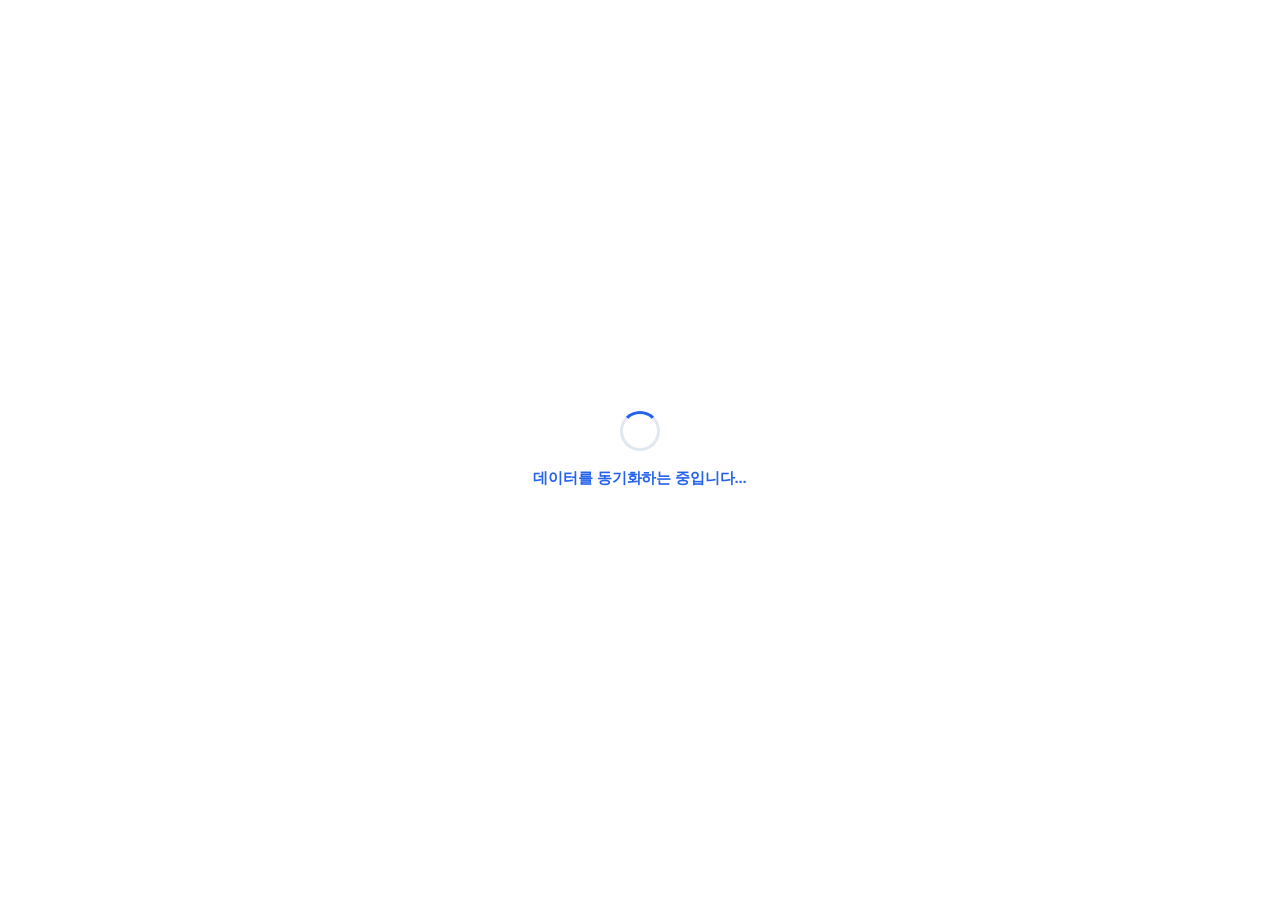
==== commit d0e65918: "Fix one-way sync loss: recover dead Firestore listener and unblock pending-write snapshots The onSna" ====
--- a/rent_app.html
+++ b/rent_app.html
@@ -6,15 +6,16 @@
     <meta name="apple-mobile-web-app-capable" content="yes">
     <meta name="apple-mobile-web-app-status-bar-style" content="black-translucent">
     <meta name="mobile-web-app-capable" content="yes">
-    <meta name="theme-color" content="#1e40af">
+    <meta name="theme-color" content="#2563EB">
     <meta name="format-detection" content="telephone=no">
     <title>원룸관리앱</title>
     <style>
         * { margin: 0; padding: 0; box-sizing: border-box; }
         :root {
-            --primary:        #1e40af;
+            --primary:        #2563EB;
+            --primary-dark:   #1D4ED8;
             --primary-light:  #3b82f6;
-            --primary-pale:   #EEF2FF;
+            --primary-pale:   #EFF6FF;
             --success:        #059669;
             --success-light:  #D1FAE5;
             --danger:         #DC2626;
@@ -30,9 +31,9 @@
             --bg-card:        #FFFFFF;
             --border-color:   #E2E8F0;
             --border-light:   #F1F5F9;
-            --shadow-sm:      0 1px 3px rgba(15,23,42,0.06), 0 1px 2px rgba(15,23,42,0.04);
-            --shadow-md:      0 4px 16px rgba(30,64,175,0.10), 0 1px 4px rgba(15,23,42,0.06);
-            --shadow-lg:      0 8px 32px rgba(30,64,175,0.15), 0 2px 8px rgba(15,23,42,0.08);
+            --shadow-sm:      0 1px 3px rgba(15,23,42,0.05);
+            --shadow-md:      0 4px 16px rgba(15,23,42,0.08);
+            --shadow-lg:      0 8px 32px rgba(15,23,42,0.12);
             --radius-sm:      8px;
             --radius-md:      14px;
             --radius-lg:      20px;
@@ -45,6 +46,7 @@
             background: var(--bg-page);
             color: var(--text-primary);
             font-size: 16px; line-height: 1.5;
+            font-variant-numeric: tabular-nums;
             -webkit-user-select: none; user-select: none;
             -webkit-touch-callout: none;
         }
@@ -70,19 +72,20 @@
         .header-actions { display: flex; gap: 10px; }
         .icon-btn {
             background: white;
-            border: none;
-            color: #374151;
-            width: 58px; height: 58px;
+            border: 1px solid var(--border-color);
+            color: #334155;
+            width: 56px; height: 56px;
             border-radius: 16px;
             cursor: pointer;
             display: flex; flex-direction: column; align-items: center; justify-content: center; gap: 3px;
-            box-shadow: 0 2px 10px rgba(0,0,0,0.08);
+            box-shadow: var(--shadow-sm);
             transition: all 0.15s ease; touch-action: manipulation;
             -webkit-tap-highlight-color: transparent;
         }
-        .icon-btn .btn-icon { font-size: 20px; line-height: 1; }
-        .icon-btn .btn-label { font-size: 10px; font-weight: 700; color: #374151; white-space: nowrap; }
-        .icon-btn:active { transform: scale(0.93); box-shadow: 0 1px 4px rgba(0,0,0,0.1); }
+        .icon-btn .btn-icon { font-size: 20px; line-height: 1; display: flex; align-items: center; justify-content: center; }
+        .icon-btn .btn-icon svg { width: 21px; height: 21px; display: block; }
+        .icon-btn .btn-label { font-size: 10px; font-weight: 700; color: #334155; white-space: nowrap; }
+        .icon-btn:active { transform: scale(0.93); background: #F8FAFC; }
 
         .content-area {
             flex: 1; overflow-y: auto; overflow-x: hidden;
@@ -98,7 +101,7 @@
         .bottom-nav {
             display: flex; align-items: flex-end;
             background: white;
-            border-top: 1px solid #EAECF4;
+            border-top: 1px solid #E2E8F0;
             padding: 6px 4px max(10px, env(safe-area-inset-bottom));
             flex-shrink: 0; z-index: 100;
             box-shadow: 0 -2px 16px rgba(0,0,0,0.07);
@@ -106,7 +109,7 @@
         .nav-item {
             flex: 1; padding: 7px 2px 4px;
             text-align: center; cursor: pointer;
-            background: none; border: none; color: #9CA3AF;
+            background: none; border: none; color: #94A3B8;
             transition: all 0.2s ease;
             display: flex; flex-direction: column; align-items: center; gap: 3px;
             position: relative; touch-action: manipulation;
@@ -116,16 +119,11 @@
         }
         .nav-item .nav-label { font-size: 11px; }
         .nav-item.active {
-            color: white;
-            background: #5856D6;
-            box-shadow: 0 4px 14px rgba(88,86,214,0.35);
-            padding: 9px 8px 7px;
-            margin: -3px 2px 0;
-            border-radius: 18px;
-        }
-        .nav-item.active .nav-label { color: white; font-weight: 700; }
-        .nav-icon { font-size: 20px; line-height: 1; }
-        .nav-item.active .nav-icon { font-size: 21px; }
+            color: var(--primary);
+        }
+        .nav-item.active .nav-label { color: var(--primary); font-weight: 700; }
+        .nav-icon { font-size: 20px; line-height: 1; display: flex; align-items: center; justify-content: center; }
+        .nav-icon svg { width: 23px; height: 23px; display: block; }
         .nav-label { font-size: 11px; font-weight: 600; letter-spacing: -0.2px; white-space: nowrap; }
         /* 수납 FAB 버튼 */
         .nav-item.nav-fab {
@@ -136,14 +134,15 @@
         }
         .nav-fab-circle {
             width: 52px; height: 52px; border-radius: 50%;
-            background: #5856D6;
+            background: var(--primary);
             display: flex; align-items: center; justify-content: center;
-            box-shadow: 0 4px 16px rgba(88,86,214,0.45);
+            box-shadow: 0 4px 14px rgba(37,99,235,0.35);
             margin-top: -18px; position: relative;
         }
         .nav-item.nav-fab .nav-icon { font-size: 22px; color: white; }
-        .nav-item.nav-fab .nav-label { color: #5856D6; font-weight: 700; font-size: 11px; }
-        .nav-item.nav-fab.active .nav-label { color: #5856D6; }
+        .nav-item.nav-fab .nav-icon svg { width: 24px; height: 24px; }
+        .nav-item.nav-fab .nav-label { color: #2563EB; font-weight: 700; font-size: 11px; }
+        .nav-item.nav-fab.active .nav-label { color: #2563EB; }
         .nav-item.nav-fab .nav-badge {
             position: absolute; top: -2px; right: -2px;
             background: #EF4444; color: white;
@@ -181,13 +180,8 @@
             color: white; overflow: hidden; position: relative;
             min-width: 0;
         }
-        .kpi-tile::before {
-            content: ''; position: absolute;
-            top: -20px; right: -20px; width: 80px; height: 80px;
-            background: rgba(255,255,255,0.12); border-radius: 50%;
-        }
-        .kpi-blue  { background: linear-gradient(135deg, #1e3a8a, #2563eb); box-shadow: 0 4px 16px rgba(30,64,175,0.30); }
-        .kpi-green { background: linear-gradient(135deg, #065F46, #059669); box-shadow: 0 4px 16px rgba(5,150,105,0.30); }
+        .kpi-blue  { background: var(--primary); box-shadow: 0 2px 8px rgba(37,99,235,0.20); }
+        .kpi-green { background: var(--success); box-shadow: 0 2px 8px rgba(5,150,105,0.20); }
         .kpi-label {
             font-size: 12px; font-weight: 600; opacity: 0.88;
             margin-bottom: 6px; white-space: nowrap; position: relative; z-index: 1;
@@ -199,7 +193,7 @@
 
         /* stat-card (used in buildingDetail) */
         .stat-card {
-            background: linear-gradient(135deg, var(--primary) 0%, var(--primary-light) 100%);
+            background: var(--primary);
             color: white; padding: 14px 10px; border-radius: var(--radius-md);
             margin: 8px; text-align: center; box-shadow: var(--shadow-md);
         }
@@ -226,8 +220,8 @@
             touch-action: manipulation; -webkit-tap-highlight-color: transparent;
         }
         .btn-block { width: calc(100% - 16px); margin: 0 8px 8px; display: flex; }
-        .btn-primary { background: var(--primary); color: white; box-shadow: 0 2px 8px rgba(30,64,175,0.25); }
-        .btn-primary:active { background: #1e3a8a; transform: scale(0.98); }
+        .btn-primary { background: var(--primary); color: white; box-shadow: 0 2px 8px rgba(37,99,235,0.25); }
+        .btn-primary:active { background: #1D4ED8; transform: scale(0.98); }
         .btn-secondary { background: #F1F5F9; color: var(--primary); border: 1.5px solid var(--border-color); }
         .btn-secondary:active { background: #E2E8F0; transform: scale(0.98); }
         .btn-danger { background: var(--danger); color: white; }
@@ -252,7 +246,7 @@
         .form-group select:focus,
         .form-group textarea:focus {
             outline: none; border-color: var(--primary);
-            box-shadow: 0 0 0 3px rgba(30,64,175,0.10);
+            box-shadow: 0 0 0 3px rgba(37,99,235,0.10);
         }
         .form-group textarea { resize: none; height: 80px; line-height: 1.5; }
 
@@ -301,7 +295,7 @@
         .list-item:active { background: #F8FAFC; }
         .list-item-avatar {
             width: 46px; height: 46px; border-radius: 50%;
-            background: linear-gradient(135deg, var(--primary), var(--primary-light));
+            background: var(--primary);
             color: white; display: flex; align-items: center; justify-content: center;
             font-size: 19px; font-weight: 800; flex-shrink: 0;
         }
@@ -327,8 +321,9 @@
         }
         .tc-search-wrap .tc-search-icon {
             position: absolute; left: 13px; top: 50%; transform: translateY(-50%);
-            font-size: 15px; pointer-events: none;
-        }
+            font-size: 15px; pointer-events: none; display: flex;
+        }
+        .tc-search-wrap .tc-search-icon svg { width: 15px; height: 15px; display: block; }
         .tc-search-wrap input {
             width: 100%; padding: 11px 14px 11px 38px;
             border: 1.5px solid #E2E8F0; border-radius: 12px;
@@ -355,14 +350,14 @@
         .tc-card {
             background: white; border-radius: 16px;
             margin: 0 12px 12px;
-            border: 1px solid #EAECF4;
-            box-shadow: 0 2px 8px rgba(0,0,0,0.06);
+            border: 1px solid #E2E8F0;
+            box-shadow: var(--shadow-sm);
             overflow: hidden;
         }
         .tc-card-header {
             display: flex; align-items: center; justify-content: space-between;
             padding: 10px 14px 9px;
-            background: #F8FAFC; border-bottom: 1px solid #EAECF4;
+            background: #F8FAFC; border-bottom: 1px solid #E2E8F0;
         }
         .tc-header-left { display: flex; align-items: center; gap: 6px; }
         .tc-header-icon { font-size: 14px; }
@@ -374,14 +369,14 @@
         }
         .tc-avatar {
             width: 52px; height: 52px; border-radius: 50%;
-            background: linear-gradient(135deg, #3B82F6, #1D4ED8);
+            background: #2563EB;
             color: white; font-size: 22px; font-weight: 900;
             display: flex; align-items: center; justify-content: center;
             flex-shrink: 0; margin-top: 2px;
         }
         .tc-info { flex: 1; min-width: 0; }
         .tc-name { font-size: 18px; font-weight: 900; color: #1E293B; margin-bottom: 5px; }
-        .tc-detail { font-size: 12.5px; color: #64748B; display: flex; align-items: center; gap: 5px; margin-top: 3px; line-height: 1.4; }
+        .tc-detail { font-size: 13px; color: #64748B; display: flex; align-items: center; gap: 5px; margin-top: 3px; line-height: 1.4; }
         .tc-rent-col { text-align: right; flex-shrink: 0; padding-top: 2px; }
         .tc-rent-label { font-size: 10px; color: #94A3B8; font-weight: 600; margin-bottom: 3px; white-space: nowrap; }
         .tc-rent-amount { font-size: 16px; font-weight: 900; color: #2563EB; white-space: nowrap; }
@@ -390,14 +385,14 @@
         .tc-meta-row {
             display: flex; align-items: center;
             padding: 9px 14px; border-top: 1px solid #F1F5F9;
-            font-size: 12.5px; color: #64748B;
+            font-size: 13px; color: #64748B;
         }
         .tc-meta-cell { display: flex; align-items: center; gap: 5px; flex: 1; }
         .tc-meta-divider { width: 1px; height: 14px; background: #E2E8F0; margin: 0 10px; flex-shrink: 0; }
         /* 메모 행 */
         .tc-memo-row {
             display: flex; align-items: flex-start; gap: 6px;
-            padding: 0 14px 10px; font-size: 12.5px; color: #64748B;
+            padding: 0 14px 10px; font-size: 13px; color: #64748B;
         }
         /* 누적 미납 행 (보증금 제외) */
         .tc-unpaid-row {
@@ -431,7 +426,7 @@
         .tc-past-card {
             background: white; border-radius: 14px;
             margin: 0 12px 10px; padding: 14px;
-            border: 1px solid #EAECF4;
+            border: 1px solid #E2E8F0;
             box-shadow: 0 1px 4px rgba(0,0,0,0.05);
             opacity: 0.8;
             transition: opacity 0.15s, box-shadow 0.15s, transform 0.12s;
@@ -443,10 +438,10 @@
             display: flex; align-items: center; justify-content: space-between;
             margin-bottom: 10px;
         }
-        .tc-past-name { font-size: 15px; font-weight: 700; color: #374151; }
+        .tc-past-name { font-size: 15px; font-weight: 700; color: #334155; }
         .tc-past-room { font-size: 12px; color: #94A3B8; margin-top: 2px; }
-        .tc-past-badge { font-size: 11px; font-weight: 700; padding: 3px 9px; border-radius: 20px; background: #F1F5F9; color: #6B7280; }
-        .tc-past-dates { font-size: 12px; color: #6B7280; }
+        .tc-past-badge { font-size: 11px; font-weight: 700; padding: 3px 9px; border-radius: 20px; background: #F1F5F9; color: #64748B; }
+        .tc-past-dates { font-size: 12px; color: #64748B; }
 
         /* ═══════════════════════════ TENANT DETAIL PAGE ═══════════════════════════ */
         .td-overlay {
@@ -482,13 +477,13 @@
         /* Hero card */
         .td-hero-card {
             background: white; margin: 0 12px 12px;
-            border-radius: 18px; border: 1px solid #EAECF4;
-            box-shadow: 0 2px 12px rgba(0,0,0,0.07); overflow: hidden;
+            border-radius: 18px; border: 1px solid #E2E8F0;
+            box-shadow: var(--shadow-sm); overflow: hidden;
         }
         .td-hero-top {
             display: flex; align-items: center; justify-content: space-between;
             padding: 12px 14px 10px; background: #F8FAFC;
-            border-bottom: 1px solid #EAECF4;
+            border-bottom: 1px solid #E2E8F0;
         }
         .td-hero-building { font-size: 13px; font-weight: 700; color: #1E293B; display: flex; align-items: center; gap: 5px; }
         .td-hero-badge { font-size: 11px; font-weight: 700; padding: 3px 9px; border-radius: 20px; }
@@ -498,7 +493,7 @@
         }
         .td-avatar {
             width: 52px; height: 52px; border-radius: 50%; flex-shrink: 0;
-            background: linear-gradient(135deg, #3B82F6, #1D4ED8);
+            background: #2563EB;
             color: white; font-size: 22px; font-weight: 900;
             display: flex; align-items: center; justify-content: center;
         }
@@ -535,8 +530,8 @@
         .td-section-title { font-size: 15px; font-weight: 800; color: #1E293B; margin-bottom: 8px; padding-left: 2px; }
         .td-section-card {
             background: white; border-radius: 16px;
-            border: 1px solid #EAECF4;
-            box-shadow: 0 1px 6px rgba(0,0,0,0.05); overflow: hidden;
+            border: 1px solid #E2E8F0;
+            box-shadow: var(--shadow-sm); overflow: hidden;
         }
         .td-amount-pair {
             display: flex; border-bottom: 1px solid #F1F5F9;
@@ -572,14 +567,14 @@
             -webkit-tap-highlight-color: transparent;
         }
         .td-rent-history-btn:active { background: #EFF6FF; }
-        .td-rent-history-btn.expanded { color: #6B7280; background: #F8FAFC; }
+        .td-rent-history-btn.expanded { color: #64748B; background: #F8FAFC; }
         /* Deposit refund badge */
         .td-deposit-ok { background: #DCFCE7; color: #166534; border-radius: 10px; padding: 8px 12px; margin: 8px 10px; font-size: 13px; font-weight: 700; }
         /* Bottom action bar */
         .td-bottom-bar {
             position: fixed; bottom: 0; left: 0; right: 0;
             padding: 12px 16px max(12px, env(safe-area-inset-bottom));
-            background: white; border-top: 1px solid #EAECF4;
+            background: white; border-top: 1px solid #E2E8F0;
             display: flex; gap: 10px; z-index: 1200;
         }
         .td-bottom-btn-danger {
@@ -603,7 +598,7 @@
             padding: 10px 14px; border-bottom: 1px solid #F8FAFC; font-size: 13px;
         }
         .td-rent-item:last-child { border-bottom: none; }
-        .td-rent-item-label { color: #374151; font-weight: 600; }
+        .td-rent-item-label { color: #334155; font-weight: 600; }
         .td-rent-item-sub { font-size: 11px; color: #94A3B8; margin-top: 2px; }
         .td-rent-item-right { text-align: right; }
         .td-rent-item-amount { font-size: 14px; font-weight: 800; color: #1E293B; }
@@ -624,28 +619,6 @@
         .toast.success { background: var(--success); }
 
         /* ═══════════════════════════ DASHBOARD ═══════════════════════════ */
-        .dash-hero {
-            background: linear-gradient(135deg, #1a3587 0%, #1e40af 60%, #2563eb 100%);
-            padding: 20px 16px 18px; margin: 0; position: relative; overflow: hidden;
-        }
-        .dash-hero::before {
-            content: ''; position: absolute;
-            top: -30px; right: -20px; width: 110px; height: 110px;
-            background: rgba(255,255,255,0.07); border-radius: 50%;
-        }
-        .dash-hero::after {
-            content: ''; position: absolute;
-            bottom: -40px; right: 40px; width: 80px; height: 80px;
-            background: rgba(255,255,255,0.05); border-radius: 50%;
-        }
-        .dash-hero-inner { display: flex; align-items: center; justify-content: space-between; gap: 12px; }
-        .dash-hero-left { flex: 1; min-width: 0; }
-        .dash-hero-right { flex-shrink: 0; display: flex; align-items: center; justify-content: center; }
-        /* hero KPI */
-        .hero-kpi-label { font-size: 12px; color: rgba(255,255,255,0.72); font-weight: 500; margin-bottom: 2px; }
-        .hero-kpi-value { font-size: 26px; font-weight: 900; color: white; letter-spacing: -0.8px; line-height: 1.15; }
-        .hero-kpi-value.secondary { font-size: 22px; color: rgba(255,255,255,0.88); }
-        .hero-kpi-divider { border: none; border-top: 1px solid rgba(255,255,255,0.18); margin: 11px 0 10px; }
         /* compat hidden */
         .dash-month-row { display: none; }
         .collection-rate-label { display: none; }
@@ -701,7 +674,7 @@
         .annual-income  { color: #2563EB; }
         .annual-expense { color: #DC2626; }
         .annual-profit  { color: #16A34A; }
-        .annual-occ     { color: #7C3AED; }
+        .annual-occ     { color: var(--text-primary); }
         .annual-profit.loss { color: #DC2626; }
         /* Recent payments */
         .recent-pay-card {
@@ -952,9 +925,10 @@
         }
         .search-bar input:focus { border-color: var(--primary); outline: none; }
         .search-bar::before {
-            content: '🔍'; position: absolute;
+            content: ''; position: absolute;
             left: 12px; top: 50%; transform: translateY(-50%);
-            font-size: 15px;
+            width: 16px; height: 16px;
+            background: url("data:image/svg+xml,%3Csvg xmlns='http://www.w3.org/2000/svg' viewBox='0 0 24 24' fill='none' stroke='%2394A3B8' stroke-width='2' stroke-linecap='round'%3E%3Ccircle cx='11' cy='11' r='7'/%3E%3Cpath d='M21 21l-4.5-4.5'/%3E%3C/svg%3E") center/contain no-repeat;
         }
 
         .filter-btn {
@@ -967,7 +941,7 @@
         }
         .filter-btn.active {
             background: var(--primary); border-color: var(--primary);
-            color: white; box-shadow: 0 2px 8px rgba(30,64,175,0.22);
+            color: white; box-shadow: 0 2px 8px rgba(37,99,235,0.22);
         }
 
         .tab-buttons {
@@ -1036,7 +1010,7 @@
         .room-cell.occupied    { background: #DBEAFE; border-color: #93C5FD; }
         .room-cell.vacant      { background: #DCFCE7; border-color: #86EFAC; }
         .room-cell.maintenance { background: #FEF9C3; border-color: #FDE047; }
-        .room-cell-number  { font-size: 17px; font-weight: 800; margin-bottom: 5px; color: #1E3A8A; }
+        .room-cell-number  { font-size: 17px; font-weight: 800; margin-bottom: 5px; color: #1D4ED8; }
         .room-cell-status  { font-size: 13px; font-weight: 600; color: var(--text-primary); }
         .room-cell-tenant  { font-size: 12px; font-weight: 700; color: var(--primary); margin-top: 3px; }
 
@@ -1176,8 +1150,8 @@
         .dash-donut-row {
             display: flex; margin: 12px 12px 0;
             background: white; border-radius: 20px;
-            border: 1px solid #EAECF4;
-            box-shadow: 0 2px 16px rgba(0,0,0,0.06);
+            border: 1px solid #E2E8F0;
+            box-shadow: var(--shadow-sm);
             overflow: hidden;
         }
         .dash-donut-half {
@@ -1187,7 +1161,7 @@
             background: transparent; min-width: 0;
         }
         .dash-donut-half:first-child {
-            border-right: 1px solid #EAECF4;
+            border-right: 1px solid #E2E8F0;
         }
         .dash-donut-half.dash-donut-curr { background: transparent; }
         .dash-donut-month {
@@ -1195,7 +1169,7 @@
             color: #94A3B8; letter-spacing: 0.2px;
         }
         .dash-donut-curr .dash-donut-month {
-            color: #3B82F6;
+            color: var(--primary);
         }
         .dash-donut-detail {
             width: 100%; display: flex; flex-direction: column; gap: 5px;
@@ -1337,7 +1311,7 @@
             border-bottom: 2.5px solid transparent; transition: all 0.15s;
             -webkit-tap-highlight-color: transparent;
         }
-        .tax-tab-btn.active { color: #0F766E; border-bottom-color: #0F766E; background: white; }
+        .tax-tab-btn.active { color: #2563EB; border-bottom-color: #2563EB; background: white; }
         .tax-card {
             background: #F8FAFC; border: 1px solid #E2E8F0; border-radius: 10px;
             padding: 14px; margin-bottom: 10px;
@@ -1347,7 +1321,7 @@
         .tax-row { display: flex; align-items: center; gap: 8px; padding: 8px 10px; border-bottom: 1px solid #F1F5F9; }
         .tax-row:last-child { border-bottom: none; }
         .tax-row label { display: flex; align-items: center; gap: 8px; flex: 1; cursor: pointer; font-size: 13px; min-width: 0; }
-        .tax-row input[type=checkbox] { width: 18px; height: 18px; accent-color: #0F766E; flex-shrink: 0; }
+        .tax-row input[type=checkbox] { width: 18px; height: 18px; accent-color: #2563EB; flex-shrink: 0; }
         .tax-row-amt { font-weight: 700; color: #1E293B; white-space: nowrap; font-size: 13px; }
         .tax-row-amt.excluded { color: #CBD5E1; text-decoration: line-through; }
         .tax-group-header {
@@ -1369,7 +1343,7 @@
             padding: 8px 12px; font-size: 14px;
         }
         .tax-final {
-            background: linear-gradient(135deg,#0F766E,#0EA5A4); color: white;
+            background: #2563EB; color: white;
             border-radius: 12px; padding: 16px 18px; margin-top: 10px;
         }
         .tax-final .tax-card-title { color: rgba(255,255,255,0.85); }
@@ -1382,15 +1356,15 @@
         .tax-page-card {
             background: white; border: 1px solid #E2E8F0; border-radius: 12px;
             padding: 14px 16px; margin: 0 12px 12px;
-            box-shadow: 0 1px 3px rgba(15,118,110,0.04);
+            box-shadow: 0 1px 3px rgba(37,99,235,0.04);
         }
         .tax-page-card-title {
-            font-size: 13px; font-weight: 800; color: #0F766E;
+            font-size: 13px; font-weight: 800; color: #2563EB;
             margin-bottom: 10px; display: flex; align-items: center; gap: 6px;
         }
         .tax-page-card-title .pill {
             font-size: 10px; padding: 2px 8px; border-radius: 10px;
-            background: #F0FDFA; color: #0F766E; font-weight: 700;
+            background: #EFF6FF; color: #2563EB; font-weight: 700;
         }
         /* 세무 설정 카드 */
         .tax-setup-card {
@@ -1408,7 +1382,7 @@
         }
         /* 큰 임대소득 카드 */
         .tax-income-final {
-            background: linear-gradient(135deg,#0F766E,#0EA5A4);
+            background: #2563EB;
             color: white; padding: 18px 20px;
         }
         .tax-income-final .label { font-size: 12px; opacity: 0.9; }
@@ -1422,12 +1396,12 @@
             background: #F8FAFC; border: 2px solid transparent; border-radius: 10px;
             padding: 10px 12px;
         }
-        .tax-sim-card.recommended { border-color: #0F766E; background: #F0FDFA; }
+        .tax-sim-card.recommended { border-color: #2563EB; background: #EFF6FF; }
         .tax-sim-label { font-size: 11px; color: #64748B; font-weight: 700; }
         .tax-sim-amount { font-size: 17px; font-weight: 800; color: #1E293B; margin-top: 2px; }
         .tax-sim-badge {
             display: inline-block; padding: 2px 6px; font-size: 9px;
-            background: #0F766E; color: white; border-radius: 8px; font-weight: 700;
+            background: #2563EB; color: white; border-radius: 8px; font-weight: 700;
             margin-left: 4px;
         }
         /* 신고 의무 카드 */
@@ -1482,9 +1456,9 @@
         .tax-trend-bar {
             width: 12px; border-radius: 2px 2px 0 0;
         }
-        .tax-trend-bar.income { background: linear-gradient(180deg,#0EA5A4,#0F766E); }
-        .tax-trend-bar.expense { background: linear-gradient(180deg,#F87171,#DC2626); }
-        .tax-trend-bar.profit { background: linear-gradient(180deg,#3B82F6,#1E40AF); }
+        .tax-trend-bar.income { background: #2563EB; }
+        .tax-trend-bar.expense { background: #DC2626; }
+        .tax-trend-bar.profit { background: #2563EB; }
         .tax-trend-label { font-size: 10px; font-weight: 700; color: #64748B; }
 
         /* --- 세금신고 준비센터 추가 스타일 --- */
@@ -1499,7 +1473,7 @@
         .filing-status-badge.status-collecting { background: #FEF3C7; color: #D97706; border: 1px solid #FCD34D; }
         .filing-status-badge.status-reviewing { background: #DBEAFE; color: #1D4ED8; border: 1px solid #BFDBFE; }
         .filing-status-badge.status-completed { background: #D1FAE5; color: #065F46; border: 1px solid #A7F3D0; }
-        .filing-status-badge.status-exempt { background: #F3F4F6; color: #374151; border: 1px solid #E5E7EB; }
+        .filing-status-badge.status-exempt { background: #F1F5F9; color: #334155; border: 1px solid #E2E8F0; }
 
         .tax-warning-card {
             background: #FFF5F5;
@@ -1543,8 +1517,8 @@
             box-shadow: 0 0 0 1px #CBD5E1;
         }
         .tax-timeline-item.completed .tax-timeline-marker {
-            background: #0F766E;
-            box-shadow: 0 0 0 1px #0D9488;
+            background: #2563EB;
+            box-shadow: 0 0 0 1px #1D4ED8;
         }
         .tax-timeline-content {
             display: flex;
@@ -1649,8 +1623,8 @@
         .doc-checklist-optional-badge {
             font-size: 9px;
             padding: 2px 4px;
-            background: #F3F4F6;
-            color: #6B7280;
+            background: #F1F5F9;
+            color: #64748B;
             border-radius: 4px;
             font-weight: 700;
         }
@@ -1669,9 +1643,9 @@
             border-color: #A7F3D0;
         }
         .doc-checklist-status-select.na {
-            background: #F3F4F6;
-            color: #374151;
-            border-color: #E5E7EB;
+            background: #F1F5F9;
+            color: #334155;
+            border-color: #E2E8F0;
         }
         .doc-checklist-status-select.missing {
             background: #FEF3C7;
@@ -1714,11 +1688,11 @@
         }
         .tax-vault-s-미확보 { background:#FEF2F2; color:#EF4444; border:1px solid rgba(239,68,68,0.25); }
         .tax-vault-s-준비중 { background:#FEF9C3; color:#D97706; border:1px solid rgba(217,119,6,0.25); }
-        .tax-vault-s-업로드완료 { background:#F0FDFA; color:#0F766E; border:1px solid rgba(15,118,110,0.25); }
+        .tax-vault-s-업로드완료 { background:#EFF6FF; color:#2563EB; border:1px solid rgba(37,99,235,0.25); }
         .tax-vault-s-제출완료 { background:#EFF6FF; color:#1D4ED8; border:1px solid rgba(29,78,216,0.25); }
         .tax-vault-storage-warn {
             background: #FFFBEB; border: 1px solid #FDE68A; border-radius: 8px;
-            padding: 8px 12px; font-size: 11.5px; color: #92400E; margin-bottom: 10px; line-height: 1.5;
+            padding: 8px 12px; font-size: 12px; color: #92400E; margin-bottom: 10px; line-height: 1.5;
         }
         .tax-vault-missing-row {
             display: flex; align-items: center; gap: 8px;
@@ -1743,9 +1717,9 @@
         .tax-status-danger { background:#FEE2E2; color:#991B1B; }
         .tax-quick-grid { display:grid; grid-template-columns:1fr 1fr; gap:8px; margin:0 12px 12px; }
         .tax-quick-btn { background:white; border:2px dashed #CBD5E1; border-radius:12px; padding:13px 10px; text-align:center; font-size:12px; font-weight:700; color:#475569; cursor:pointer; line-height:1.4; -webkit-tap-highlight-color:transparent; touch-action:manipulation; transition:border-color 0.15s,color 0.15s,background 0.15s; }
-        .tax-quick-btn:active { border-color:#0F766E; color:#0F766E; background:#F0FDFA; }
-        .tax-building-card { background:white; border:1px solid #E2E8F0; border-radius:14px; margin:0 12px 12px; overflow:hidden; box-shadow:0 2px 8px rgba(0,0,0,0.04); }
-        .tax-building-header { background:linear-gradient(135deg,#F8FAFC,#F0F9FF); padding:11px 14px; border-bottom:1px solid #E2E8F0; display:flex; align-items:center; gap:10px; }
+        .tax-quick-btn:active { border-color:#2563EB; color:#2563EB; background:#EFF6FF; }
+        .tax-building-card { background:white; border:1px solid #E2E8F0; border-radius:14px; margin:0 12px 12px; overflow:hidden; box-shadow:var(--shadow-sm); }
+        .tax-building-header { background:#F8FAFC; padding:11px 14px; border-bottom:1px solid #E2E8F0; display:flex; align-items:center; gap:10px; }
         .tax-building-body { padding:12px 14px 10px; }
         .tax-building-section-title { font-size:10px; font-weight:800; color:#64748B; text-transform:uppercase; letter-spacing:0.07em; margin-bottom:8px; margin-top:2px; }
         .tax-input-row { display:grid; grid-template-columns:1fr 1fr; gap:8px; margin-bottom:8px; }
@@ -1755,28 +1729,28 @@
         .tax-input-group input[type="text"],
         .tax-input-group select,
         .tax-input-group textarea { width:100%; padding:7px 10px; border:1.5px solid #E2E8F0; border-radius:8px; font-size:13px; color:#1E293B; background:white; box-sizing:border-box; font-family:inherit; transition:border-color 0.15s; }
-        .tax-input-group input:focus, .tax-input-group select:focus, .tax-input-group textarea:focus { outline:none; border-color:#0F766E; box-shadow:0 0 0 2px rgba(15,118,110,0.1); }
+        .tax-input-group input:focus, .tax-input-group select:focus, .tax-input-group textarea:focus { outline:none; border-color:#2563EB; box-shadow:0 0 0 2px rgba(37,99,235,0.1); }
         .tax-evidence-grid { display:flex; flex-wrap:wrap; gap:6px; margin-top:4px; }
         .tax-evidence-chip { padding:5px 12px; border:1.5px solid #E2E8F0; border-radius:20px; font-size:12px; font-weight:600; color:#64748B; cursor:pointer; background:white; transition:all 0.15s; -webkit-tap-highlight-color:transparent; touch-action:manipulation; }
-        .tax-evidence-chip.active { background:#0F766E; color:white; border-color:#0F766E; }
+        .tax-evidence-chip.active { background:#2563EB; color:white; border-color:#2563EB; }
         .tax-evidence-chip.active-none { background:#EF4444; color:white; border-color:#EF4444; }
         .tax-progress-bar { height:7px; background:#E2E8F0; border-radius:4px; overflow:hidden; margin-top:6px; }
         .tax-progress-fill { height:100%; border-radius:4px; transition:width 0.4s ease; }
-        .tax-progress-fill.good { background:linear-gradient(90deg,#10B981,#0F766E); }
-        .tax-progress-fill.warn { background:linear-gradient(90deg,#F59E0B,#D97706); }
-        .tax-progress-fill.bad { background:linear-gradient(90deg,#EF4444,#DC2626); }
+        .tax-progress-fill.good { background:#059669; }
+        .tax-progress-fill.warn { background:#D97706; }
+        .tax-progress-fill.bad { background:#DC2626; }
         .tax-warn-item { display:flex; align-items:flex-start; gap:8px; padding:8px 10px; border-radius:8px; margin-bottom:6px; font-size:12px; line-height:1.5; }
         .tax-warn-danger { background:#FEE2E2; color:#991B1B; }
         .tax-warn-warning { background:#FEF9C3; color:#854D0E; }
-        .tax-warn-info { background:#DBEAFE; color:#1E40AF; }
+        .tax-warn-info { background:#DBEAFE; color:#1D4ED8; }
         .tax-warn-ok { background:#D1FAE5; color:#065F46; }
         .tax-sim-box { border:1.5px solid #E2E8F0; border-radius:12px; padding:12px 14px; margin-bottom:8px; background:white; position:relative; }
-        .tax-sim-box.highlighted { border-color:#0F766E; background:#F0FDFA; }
-        .tax-sim-badge-rec { position:absolute; top:-8px; right:12px; background:#0F766E; color:white; font-size:9px; padding:2px 7px; border-radius:4px; font-weight:700; }
+        .tax-sim-box.highlighted { border-color:#2563EB; background:#EFF6FF; }
+        .tax-sim-badge-rec { position:absolute; top:-8px; right:12px; background:#2563EB; color:white; font-size:9px; padding:2px 7px; border-radius:4px; font-weight:700; }
         .tax-sim-label { font-size:11px; color:#64748B; font-weight:700; margin-bottom:4px; }
         .tax-sim-amount { font-size:18px; font-weight:900; color:#1E293B; }
         .tax-sim-breakdown { font-size:10px; color:#94A3B8; margin-top:3px; line-height:1.4; }
-        .tax-action-tip { background:linear-gradient(135deg,#EFF6FF,#F0FDFA); border:1px solid #BFDBFE; border-radius:10px; padding:10px 12px; font-size:12px; color:#1E40AF; line-height:1.5; margin-bottom:8px; }
+        .tax-action-tip { background:#EFF6FF; border:1px solid #BFDBFE; border-radius:10px; padding:10px 12px; font-size:12px; color:#1D4ED8; line-height:1.5; margin-bottom:8px; }
         .tax-expense-grid { display:grid; grid-template-columns:1fr 1fr; gap:6px; margin-bottom:4px; }
         details.tax-page-card > summary { list-style:none; cursor:pointer; }
         details.tax-page-card > summary::-webkit-details-marker { display:none; }
@@ -1795,9 +1769,11 @@
             touch-action: manipulation; -webkit-tap-highlight-color: transparent;
             box-shadow: var(--shadow-sm);
         }
-        .quick-btn:active { background: #EEF2FF; border-color: var(--primary); transform: scale(0.96); }
-        .quick-btn span:first-child { font-size: 24px; line-height: 1; }
+        .quick-btn:active { background: var(--primary-pale); border-color: var(--primary); transform: scale(0.96); }
+        .quick-btn span:first-child { font-size: 24px; line-height: 1; display: flex; color: #475569; }
+        .quick-btn span:first-child svg { width: 23px; height: 23px; display: block; }
         .quick-btn span:last-child { font-size: 12px; font-weight: 700; color: var(--text-primary); }
+        .quick-btn-primary span:first-child { color: white; }
         /* ── 건물별 요약 카드 (대시보드) ── */
         .dash-bld-card {
             background: white; border: 1px solid var(--border-color);
@@ -1827,10 +1803,10 @@
         .dash-bld-metric-val.warning { color: var(--warning); }
         /* SMS 입금문자 빠른 진입용 강조 버튼 */
         .quick-btn-primary {
-            background: linear-gradient(135deg, var(--primary) 0%, var(--primary-light) 100%);
+            background: var(--primary);
             border-color: var(--primary);
             color: white;
-            box-shadow: 0 4px 14px rgba(30,64,175,0.22);
+            box-shadow: 0 4px 14px rgba(37,99,235,0.22);
         }
         .quick-btn-primary span:last-child { color: white; }
         .quick-btn-primary:active { background: var(--primary); border-color: var(--primary); }
@@ -1842,10 +1818,10 @@
         .rent-sms-btn {
             flex: 1; display: inline-flex; align-items: center; justify-content: center; gap: 8px;
             padding: 11px 14px; border-radius: var(--radius-md);
-            background: linear-gradient(135deg, var(--primary) 0%, var(--primary-light) 100%);
+            background: var(--primary);
             color: white; border: none; cursor: pointer;
             font-size: 14px; font-weight: 700;
-            box-shadow: 0 4px 14px rgba(30,64,175,0.22);
+            box-shadow: 0 4px 14px rgba(37,99,235,0.22);
             transition: transform 0.12s ease;
             touch-action: manipulation; -webkit-tap-highlight-color: transparent;
         }
@@ -1950,11 +1926,11 @@
     <!-- Initial Loading Spinner for Firebase Synchronization -->
     <div id="initialAppLoadingOverlay" style="position:fixed;top:0;left:0;width:100%;height:100%;background:#ffffff;z-index:99999;display:flex;flex-direction:column;align-items:center;justify-content:center;font-family:-apple-system,BlinkMacSystemFont,sans-serif;transition:opacity 0.3s ease;">
         <div style="display:flex;flex-direction:column;align-items:center;gap:16px;">
-            <div style="width:40px;height:40px;border:3px solid #E2E8F0;border-top-color:#0F766E;border-radius:50%;animation:spin 1s linear infinite;"></div>
+            <div style="width:40px;height:40px;border:3px solid #E2E8F0;border-top-color:#2563EB;border-radius:50%;animation:spin 1s linear infinite;"></div>
             <style>
                 @keyframes spin { to { transform: rotate(360deg); } }
             </style>
-            <div style="font-size:15px;color:#0F766E;font-weight:600;letter-spacing:-0.01em;">데이터를 동기화하는 중입니다...</div>
+            <div style="font-size:15px;color:#2563EB;font-weight:600;letter-spacing:-0.01em;">데이터를 동기화하는 중입니다...</div>
         </div>
     </div>
 
@@ -1970,7 +1946,7 @@
             </div>
             <div class="header-actions">
                 <button class="icon-btn" onclick="openModal('addBuildingModal')" title="건물 추가">
-                    <span class="btn-icon">🏢</span>
+                    <span class="btn-icon"><svg viewBox="0 0 24 24" fill="none" stroke="currentColor" stroke-width="2" stroke-linecap="round" stroke-linejoin="round"><rect x="4" y="2" width="16" height="20" rx="1"/><path d="M9 22v-4h6v4"/><path d="M8 6h.01M12 6h.01M16 6h.01M8 10h.01M12 10h.01M16 10h.01M8 14h.01M12 14h.01M16 14h.01"/></svg></span>
                     <span class="btn-label">건물관리</span>
                 </button>
             </div>
@@ -1988,12 +1964,12 @@
                     <div class="dash-donut-half">
                         <div class="dash-donut-month" id="prevMonthLabel">지난달</div>
                         <svg width="150" height="150" viewBox="0 0 150 150" style="display:block;flex-shrink:0;max-width:100%;">
-                            <circle cx="75" cy="75" r="60" fill="none" stroke="rgba(99,102,241,0.12)" stroke-width="11"/>
-                            <circle cx="75" cy="75" r="60" fill="none" stroke="#6366F1" stroke-width="11"
+                            <circle cx="75" cy="75" r="60" fill="none" stroke="rgba(100,116,139,0.15)" stroke-width="9"/>
+                            <circle cx="75" cy="75" r="60" fill="none" stroke="#94A3B8" stroke-width="9"
                                 stroke-dasharray="376.9" stroke-dashoffset="376.9"
                                 stroke-linecap="round" transform="rotate(-90 75 75)"
                                 id="prevDonutArc"/>
-                            <text x="75" y="75" text-anchor="middle" dominant-baseline="middle" fill="#4338CA" font-size="36" font-weight="900" id="prevDonutPct" style="font-family:inherit;">0%</text>
+                            <text x="75" y="75" text-anchor="middle" dominant-baseline="middle" fill="#64748B" font-size="34" font-weight="800" id="prevDonutPct" style="font-family:inherit;">0%</text>
                         </svg>
                         <div class="dash-donut-detail">
                             <div class="ddd-row">
@@ -2005,11 +1981,11 @@
                                 <span class="ddd-val" id="prevMonthExpected">-</span>
                             </div>
                             <div class="ddd-row" id="prevUnpaidRow" style="display:none;">
-                                <span class="ddd-label">⚠️ 미납</span>
+                                <span class="ddd-label">미납</span>
                                 <span class="ddd-val ddd-val-danger" id="prevUnpaidInfo">-</span>
                             </div>
                             <div class="ddd-row" id="prevPaidRow" style="display:none;">
-                                <span class="ddd-label">✅ 완료</span>
+                                <span class="ddd-label">완료</span>
                                 <span class="ddd-val ddd-val-success" id="prevPaidInfo">전체 완료!</span>
                             </div>
                         </div>
@@ -2018,12 +1994,12 @@
                     <div class="dash-donut-half dash-donut-curr">
                         <div class="dash-donut-month" id="currMonthLabel">이번달</div>
                         <svg width="150" height="150" viewBox="0 0 150 150" style="display:block;flex-shrink:0;max-width:100%;">
-                            <circle cx="75" cy="75" r="60" fill="none" stroke="rgba(59,130,246,0.12)" stroke-width="11"/>
-                            <circle cx="75" cy="75" r="60" fill="none" stroke="#3B82F6" stroke-width="11"
+                            <circle cx="75" cy="75" r="60" fill="none" stroke="rgba(37,99,235,0.12)" stroke-width="9"/>
+                            <circle cx="75" cy="75" r="60" fill="none" stroke="#2563EB" stroke-width="9"
                                 stroke-dasharray="376.9" stroke-dashoffset="376.9"
                                 stroke-linecap="round" transform="rotate(-90 75 75)"
                                 id="donutArc"/>
-                            <text x="75" y="75" text-anchor="middle" dominant-baseline="middle" fill="#1D4ED8" font-size="36" font-weight="900" id="donutPct" style="font-family:inherit;">0%</text>
+                            <text x="75" y="75" text-anchor="middle" dominant-baseline="middle" fill="#2563EB" font-size="34" font-weight="800" id="donutPct" style="font-family:inherit;">0%</text>
                         </svg>
                         <div class="dash-donut-detail">
                             <div class="ddd-row">
@@ -2035,11 +2011,11 @@
                                 <span class="ddd-val" id="monthlyExpectedDisplay">-</span>
                             </div>
                             <div class="ddd-row" id="currUnpaidRow" style="display:none;">
-                                <span class="ddd-label">⚠️ 미납</span>
+                                <span class="ddd-label">미납</span>
                                 <span class="ddd-val ddd-val-danger" id="currUnpaidInfo">-</span>
                             </div>
                             <div class="ddd-row" id="currPaidRow" style="display:none;">
-                                <span class="ddd-label">✅ 완료</span>
+                                <span class="ddd-label">완료</span>
                                 <span class="ddd-val ddd-val-success" id="currPaidInfo">-</span>
                             </div>
                         </div>
@@ -2077,7 +2053,7 @@
                 <!-- ③ 미납 현황 (다달 히스토리) -->
                 <div class="dash-section" style="margin-top:14px;">
                     <div class="dash-section-header">
-                        <span class="dash-section-label">💸 미납 현황</span>
+                        <span class="dash-section-label">미납 현황</span>
                         <span class="dash-section-more" onclick="switchPage('rentPage')">수납현황 ›</span>
                     </div>
                     <div class="unpaid-history-scroll" id="unpaidHistoryRow">
@@ -2088,7 +2064,7 @@
                 <!-- ③ 계약만료 임박 -->
                 <div class="dash-section" id="expirySection" style="display:none;margin-top:14px;">
                     <div class="dash-section-header">
-                        <span class="dash-section-label">🔔 계약만료 임박</span>
+                        <span class="dash-section-label">계약만료 임박</span>
                         <span class="dash-section-more" onclick="switchPage('tenantsPage')">전체 ›</span>
                     </div>
                     <div class="info-card-wrap">
@@ -2099,7 +2075,7 @@
                 <!-- ④ 보증금 미반환 -->
                 <div class="dash-section" id="depositPendingSection" style="display:none;margin-top:14px;">
                     <div class="dash-section-header">
-                        <span class="dash-section-label">🏦 보증금 미반환</span>
+                        <span class="dash-section-label">보증금 미반환</span>
                         <span class="dash-section-more" onclick="switchPage('tenantsPage')">세입자 목록 ›</span>
                     </div>
                     <div class="info-card-wrap">
@@ -2110,7 +2086,7 @@
                 <!-- ⑤ 공실 현황 -->
                 <div class="dash-section" id="vacantSectionNew" style="display:none;margin-top:14px;">
                     <div class="dash-section-header">
-                        <span class="dash-section-label">🏠 공실 현황<span id="vacantKpiBadge" class="vacant-kpi-badge hidden" aria-live="polite"></span></span>
+                        <span class="dash-section-label">공실 현황<span id="vacantKpiBadge" class="vacant-kpi-badge hidden" aria-live="polite"></span></span>
                         <span class="dash-section-more" onclick="openModal('addTenantModal')">세입자 추가 ›</span>
                     </div>
                     <div class="info-card-wrap">
@@ -2124,7 +2100,7 @@
                 <!-- ⑤ 수리 요청 현황 -->
                 <div class="dash-section" id="maintenanceSectionNew" style="display:none;margin-top:14px;">
                     <div class="dash-section-header">
-                        <span class="dash-section-label">🔧 수리요청 현황</span>
+                        <span class="dash-section-label">수리요청 현황</span>
                     </div>
                     <div class="info-card-wrap">
                         <div id="maintenanceListNew"></div>
@@ -2138,22 +2114,22 @@
                     </div>
                     <div class="dashboard-actions-new">
                         <button class="quick-btn quick-btn-primary" onclick="openSmsModal()" aria-label="입금문자 붙여넣기로 수납 처리">
-                            <span>📱</span><span>입금문자</span>
+                            <span><svg viewBox="0 0 24 24" fill="none" stroke="currentColor" stroke-width="2" stroke-linecap="round" stroke-linejoin="round"><rect x="5" y="2" width="14" height="20" rx="2"/><path d="M11 18h2"/></svg></span><span>입금문자</span>
                         </button>
                         <button class="quick-btn" onclick="openModal('addTenantModal')">
-                            <span>👤</span><span>세입자 추가</span>
+                            <span><svg viewBox="0 0 24 24" fill="none" stroke="currentColor" stroke-width="2" stroke-linecap="round" stroke-linejoin="round"><path d="M16 21v-2a4 4 0 0 0-4-4H6a4 4 0 0 0-4 4v2"/><circle cx="9" cy="7" r="4"/><path d="M19 8v6M22 11h-6"/></svg></span><span>세입자 추가</span>
                         </button>
                         <button class="quick-btn" onclick="switchPage('rentPage')">
-                            <span>💰</span><span>월세기록</span>
+                            <span><svg viewBox="0 0 24 24" fill="none" stroke="currentColor" stroke-width="2" stroke-linecap="round" stroke-linejoin="round"><rect x="2" y="6" width="20" height="13" rx="2"/><circle cx="12" cy="12.5" r="3"/><path d="M2 10h2M20 10h2"/></svg></span><span>월세기록</span>
                         </button>
                         <button class="quick-btn" onclick="openModal('addExpenseModal')">
-                            <span>📋</span><span>지출기록</span>
+                            <span><svg viewBox="0 0 24 24" fill="none" stroke="currentColor" stroke-width="2" stroke-linecap="round" stroke-linejoin="round"><path d="M16 4h2a2 2 0 0 1 2 2v14a2 2 0 0 1-2 2H6a2 2 0 0 1-2-2V6a2 2 0 0 1 2-2h2"/><rect x="8" y="2" width="8" height="4" rx="1"/><path d="M9 12h6M9 16h4"/></svg></span><span>지출기록</span>
                         </button>
                         <button class="quick-btn" onclick="switchPage('tenantsPage')">
-                            <span>👥</span><span>세입자 목록</span>
+                            <span><svg viewBox="0 0 24 24" fill="none" stroke="currentColor" stroke-width="2" stroke-linecap="round" stroke-linejoin="round"><path d="M17 21v-2a4 4 0 0 0-4-4H6a4 4 0 0 0-4 4v2"/><circle cx="9.5" cy="7" r="4"/><path d="M22 21v-2a4 4 0 0 0-3-3.87"/><path d="M16 3.13a4 4 0 0 1 0 7.75"/></svg></span><span>세입자 목록</span>
                         </button>
                         <button class="quick-btn" onclick="switchPage('expensesPage')">
-                            <span>📊</span><span>지출현황</span>
+                            <span><svg viewBox="0 0 24 24" fill="none" stroke="currentColor" stroke-width="2" stroke-linecap="round" stroke-linejoin="round"><path d="M3 3v18h18"/><path d="M7 15l4-4 3 3 5-6"/></svg></span><span>지출현황</span>
                         </button>
                     </div>
                 </div>
@@ -2185,7 +2161,7 @@
                     <span style="font-size:18px;">+</span> 세입자 추가
                 </button>
                 <div class="tc-search-wrap">
-                    <span class="tc-search-icon">🔍</span>
+                    <span class="tc-search-icon"><svg viewBox="0 0 24 24" fill="none" stroke="#94A3B8" stroke-width="2" stroke-linecap="round"><circle cx="11" cy="11" r="7"/><path d="M21 21l-4.5-4.5"/></svg></span>
                     <input type="text" id="tenantSearch" placeholder="이름 또는 방번호로 검색" oninput="renderTenants()" style="-webkit-user-select:text;user-select:text;">
                 </div>
                 <div style="display:flex;align-items:center;justify-content:space-between;padding:0 12px;margin-bottom:4px;">
@@ -2212,7 +2188,7 @@
             <div class="page" id="rentPage">
                 <div class="rent-sms-bar">
                     <button type="button" class="rent-sms-btn" onclick="openSmsModal()" aria-label="입금문자 붙여넣기로 수납 처리">
-                        <span style="font-size:18px;">📱</span>
+                        <span style="display:flex;"><svg viewBox="0 0 24 24" fill="none" stroke="currentColor" stroke-width="2" stroke-linecap="round" stroke-linejoin="round" style="width:18px;height:18px;"><rect x="5" y="2" width="14" height="20" rx="2"/><path d="M11 18h2"/></svg></span>
                         <span>입금문자 붙여넣기 → 자동 수납</span>
                     </button>
                 </div>
@@ -2257,8 +2233,8 @@
                 <div id="expensesList"></div>
                 <div id="expenseActionBar" class="expense-action-bar" style="display:none;">
                     <span id="expenseSelCount">0개 선택</span>
-                    <button class="btn-print" onclick="printSelectedReceipts()">🖨️ 프린트</button>
-                    <button class="btn-share" onclick="shareSelectedReceipts()">💬 공유</button>
+                    <button class="btn-print" onclick="printSelectedReceipts()">프린트</button>
+                    <button class="btn-share" onclick="shareSelectedReceipts()">공유</button>
                     <button class="btn-cancel-sel" onclick="clearExpenseSelection()">✕</button>
                 </div>
             </div>
@@ -2272,7 +2248,7 @@
                 </div>
 
                 <!-- Year Selector -->
-                <div style="background:linear-gradient(135deg,#0F766E,#0EA5A4);color:white;padding:14px 16px;border-radius:14px;margin:8px 12px 12px;box-shadow:0 4px 14px rgba(15,118,110,0.25);">
+                <div style="background:#2563EB;color:white;padding:14px 16px;border-radius:14px;margin:8px 12px 12px;box-shadow:0 4px 14px rgba(37,99,235,0.25);">
                     <div style="display:flex;align-items:center;gap:10px;">
                         <button onclick="_taxPagePrevYear()" style="background:rgba(255,255,255,0.2);border:none;color:white;border-radius:8px;padding:6px 12px;font-size:16px;cursor:pointer;-webkit-tap-highlight-color:transparent;">◀</button>
                         <div style="flex:1;text-align:center;">
@@ -2288,16 +2264,16 @@
 
                 <!-- 2. 빠른 입력 카드 -->
                 <div class="tax-quick-grid">
-                    <button class="tax-quick-btn" onclick="_taxAddBuilding('studio')">🏠 원룸/주택<br>수입 추가</button>
-                    <button class="tax-quick-btn" onclick="_taxAddBuilding('commercial')">🏬 상가/기타<br>건물 추가</button>
-                    <button class="tax-quick-btn" onclick="_taxOpenOtherIncomeDetails()">💼 근로/기타<br>소득 입력</button>
-                    <button class="tax-quick-btn" onclick="_taxOpenBasicInfoDetails()">📋 기본정보<br>확인</button>
+                    <button class="tax-quick-btn" onclick="_taxAddBuilding('studio')">원룸/주택<br>수입 추가</button>
+                    <button class="tax-quick-btn" onclick="_taxAddBuilding('commercial')">상가/기타<br>건물 추가</button>
+                    <button class="tax-quick-btn" onclick="_taxOpenOtherIncomeDetails()">근로/기타<br>소득 입력</button>
+                    <button class="tax-quick-btn" onclick="_taxOpenBasicInfoDetails()">기본정보<br>확인</button>
                 </div>
 
                 <!-- 3. 신고 기본정보 -->
                 <details class="tax-page-card" id="taxBasicInfoDetails" style="margin:0 12px 12px;">
-                    <summary style="font-size:13px;font-weight:800;color:#0F766E;cursor:pointer;list-style:none;display:flex;align-items:center;justify-content:space-between;padding:2px 0;">
-                        <span>📋 신고 기본정보</span>
+                    <summary style="font-size:13px;font-weight:800;color:#2563EB;cursor:pointer;list-style:none;display:flex;align-items:center;justify-content:space-between;padding:2px 0;">
+                        <span>신고 기본정보</span>
                         <span style="font-size:11px;font-weight:500;color:#94A3B8;" id="taxBasicInfoSummary">탭하여 열기</span>
                     </summary>
                     <div id="taxBasicInfoContent" style="margin-top:14px;"></div>
@@ -2308,8 +2284,8 @@
 
                 <!-- 5. 기타소득/근로소득 -->
                 <details class="tax-page-card" id="taxOtherIncomeDetails" style="margin:0 12px 12px;">
-                    <summary style="font-size:13px;font-weight:800;color:#0F766E;cursor:pointer;list-style:none;display:flex;align-items:center;justify-content:space-between;padding:2px 0;">
-                        <span>💼 기타소득 / 근로소득</span>
+                    <summary style="font-size:13px;font-weight:800;color:#2563EB;cursor:pointer;list-style:none;display:flex;align-items:center;justify-content:space-between;padding:2px 0;">
+                        <span>기타소득 / 근로소득</span>
                         <span style="font-size:11px;font-weight:500;color:#94A3B8;" id="taxOtherIncomeSummary">탭하여 열기</span>
                     </summary>
                     <div id="taxOtherIncomeContent" style="margin-top:14px;"></div>
@@ -2324,13 +2300,13 @@
                 <!-- 8. 세금서류 보관함 (Tax Document Vault) -->
                 <div class="tax-page-card" id="taxDocumentsSection" style="margin:0 12px 12px;">
                     <div style="display:flex;justify-content:space-between;align-items:center;margin-bottom:10px;">
-                        <div class="tax-page-card-title">🗄️ 세금서류 보관함</div>
+                        <div class="tax-page-card-title">세금서류 보관함</div>
                         <div style="display:flex;gap:6px;align-items:center;">
-                            <button class="btn btn-secondary" style="font-size:10px;padding:4px 8px;min-width:auto;" onclick="_exportTaxDocumentChecklistCSV()">📊 체크리스트 CSV</button>
-                            <button class="btn btn-primary" style="font-size:11px;padding:5px 10px;min-width:auto;background:#0F766E;" onclick="_taxVaultAddDoc()">📎 서류 추가</button>
+                            <button class="btn btn-secondary" style="font-size:10px;padding:4px 8px;min-width:auto;" onclick="_exportTaxDocumentChecklistCSV()">체크리스트 CSV</button>
+                            <button class="btn btn-primary" style="font-size:11px;padding:5px 10px;min-width:auto;background:#2563EB;" onclick="_taxVaultAddDoc()">서류 추가</button>
                         </div>
                     </div>
-                    <div style="background:#FFFBEB;border:1px solid #FDE68A;border-radius:8px;padding:9px 12px;margin-bottom:6px;font-size:10.5px;color:#92400E;line-height:1.5;">
+                    <div style="background:#FFFBEB;border:1px solid #FDE68A;border-radius:8px;padding:9px 12px;margin-bottom:6px;font-size:11px;color:#92400E;line-height:1.5;">
                         🔒 서류는 로그인된 사용자 UID 경로(userData/{uid})에만 저장됩니다. 미로그인 시 업로드가 차단됩니다.
                     </div>
                     <div id="taxVaultStorageWarning" class="tax-vault-storage-warn" style="display:none;">
@@ -2338,13 +2314,13 @@
                     </div>
                     <div id="taxVaultMissingWarnings"></div>
                     <div id="taxVaultDocList"></div>
-                    <div id="taxVaultStats" style="margin-top:8px;padding:7px 10px;background:#F8FAFC;border-radius:8px;font-size:11.5px;color:#64748B;"></div>
+                    <div id="taxVaultStats" style="margin-top:8px;padding:7px 10px;background:#F8FAFC;border-radius:8px;font-size:12px;color:#64748B;"></div>
                 </div>
 
                 <!-- 9. 앱 기록 원본 세무 명세 탭 -->
                 <div class="tax-page-card" style="margin:0 12px 12px;padding:0;overflow:hidden;">
                     <div style="padding:10px 12px 0;border-bottom:1px solid #E2E8F0;background:#F8FAFC;">
-                        <span style="font-size:12px;font-weight:800;color:#475569;">📊 앱 기록 원본 세무 명세 (참고용)</span>
+                        <span style="font-size:12px;font-weight:800;color:#475569;">앱 기록 원본 세무 명세 (참고용)</span>
                     </div>
                     <div style="display:flex;border-bottom:1px solid #E2E8F0;background:#F8FAFC;">
                         <button class="tax-tab-btn active" data-tab="income" onclick="_taxPageSwitchTab('income')">임대수입</button>
@@ -2356,10 +2332,10 @@
 
                 <!-- 10. 내보내기 -->
                 <div style="margin:16px 12px 100px;display:grid;grid-template-columns:1fr 1fr;gap:10px;">
-                    <button class="btn btn-primary" style="grid-column:1/-1;background:#0F766E;" onclick="copyTaxAccountantSummary()">📋 세무사 전달용 요약 복사</button>
-                    <button class="btn btn-primary" style="background:#0F766E;" onclick="exportTaxFilingPackage()">📥 JSON 내보내기</button>
-                    <button class="btn btn-secondary" onclick="exportTaxFilingCSV()">📊 CSV 내보내기</button>
-                    <button class="btn btn-secondary" style="grid-column:1/-1;" onclick="printTaxBundleForAccountant()">🖨️ 세무사 제출용 묶음 PDF 출력</button>
+                    <button class="btn btn-primary" style="grid-column:1/-1;background:#2563EB;" onclick="copyTaxAccountantSummary()">세무사 전달용 요약 복사</button>
+                    <button class="btn btn-primary" style="background:#2563EB;" onclick="exportTaxFilingPackage()">JSON 내보내기</button>
+                    <button class="btn btn-secondary" onclick="exportTaxFilingCSV()">CSV 내보내기</button>
+                    <button class="btn btn-secondary" style="grid-column:1/-1;" onclick="printTaxBundleForAccountant()">세무사 제출용 묶음 PDF 출력</button>
                 </div>
             </div>
 
@@ -2369,7 +2345,7 @@
             <div class="modal-overlay" id="taxVaultModal">
                 <div class="modal">
                     <div class="modal-header" style="display:flex; align-items:center; justify-content:space-between; padding:14px 16px; border-bottom:1px solid #E2E8F0;">
-                        <h3 style="margin:0; font-size:16px; font-weight:800; color:#1E293B;">📄 서류 상세 / 편집</h3>
+                        <h3 style="margin:0; font-size:16px; font-weight:800; color:#1E293B;">서류 상세 / 편집</h3>
                         <button onclick="_taxVaultCloseModal()" style="background:none; border:none; font-size:20px; cursor:pointer; color:#64748B; padding:2px 6px; line-height:1;">✕</button>
                     </div>
                     <div class="modal-body" id="taxVaultModalBody" style="padding:14px 16px; overflow-y:auto; max-height:calc(88vh - 60px);">
@@ -2379,14 +2355,14 @@
 
             <!-- ════════════ 설정 ════════════ -->
             <div class="page" id="settingsPage">
-                <div class="settings-section-title">📑 세무 신고 자료</div>
-                <button class="btn btn-primary btn-block" onclick="openTaxFiling()" style="background:linear-gradient(135deg,#0F766E,#0EA5A4);">📑 종합소득세 자료 정리</button>
+                <div class="settings-section-title">세무 신고 자료</div>
+                <button class="btn btn-primary btn-block" onclick="openTaxFiling()" style="background:#2563EB;">종합소득세 자료 정리</button>
                 <p style="font-size:12px;color:var(--text-tertiary);margin:6px 12px 16px;line-height:1.5;">선택한 연도의 임대수입·필요경비를 세입자/건물/카테고리별로 정리해 국세청 신고용 양식으로 출력합니다.</p>
 
                 <div class="settings-section-title">데이터 관리</div>
-                <button class="btn btn-secondary btn-block" onclick="exportToJSON()">📥 JSON으로 내보내기</button>
-                <button class="btn btn-secondary btn-block" onclick="importFromJSON()">📤 JSON에서 가져오기</button>
-                <button class="btn btn-secondary btn-block" onclick="exportToCSV()">📊 CSV로 내보내기 (Excel)</button>
+                <button class="btn btn-secondary btn-block" onclick="exportToJSON()">JSON으로 내보내기</button>
+                <button class="btn btn-secondary btn-block" onclick="importFromJSON()">JSON에서 가져오기</button>
+                <button class="btn btn-secondary btn-block" onclick="exportToCSV()">CSV로 내보내기 (Excel)</button>
 
                 <!-- 영수증 사진 저장 경고 -->
                 <div class="card" style="margin-bottom:8px;background:#FFF7ED;border:1.5px solid #FED7AA;">
@@ -2404,9 +2380,9 @@
                     </div>
                 </div>
 
-                <div class="settings-section-title">🔥 가족 공유 · 실시간 동기화</div>
-                <div class="card" style="margin-bottom:8px;background:linear-gradient(180deg,#EFF6FF 0%,#fff 60%);border-color:#BFDBFE;">
-                    <p style="font-size:14px;color:#1E3A8A;line-height:1.65;margin:0 0 10px;font-weight:600;">엄마 폰 ↔ 내 폰</p>
+                <div class="settings-section-title">가족 공유 · 실시간 동기화</div>
+                <div class="card" style="margin-bottom:8px;background:#FFFFFF;border-color:#BFDBFE;">
+                    <p style="font-size:14px;color:#1D4ED8;line-height:1.65;margin:0 0 10px;font-weight:600;">엄마 폰 ↔ 내 폰</p>
                     <p style="font-size:13px;color:#475569;line-height:1.65;margin:0;">둘 다 이 앱을 켜 두면 <strong>자동으로 같은 데이터</strong>를 봅니다. 따로 눌러서 맞출 필요 없어요. 수정한 쪽이 잠시 후 상대 화면에도 반영됩니다.</p>
                 </div>
                 <div class="card" style="margin-bottom:8px;">
@@ -2417,7 +2393,7 @@
                     <p id="fbAccountLine" style="font-size:13px;color:var(--text-secondary);margin-top:8px;display:none;line-height:1.6;"></p>
                     <p id="fbStatusDesc" style="font-size:13px;color:var(--text-secondary);margin-top:8px;line-height:1.6;"></p>
                     <p id="fbLastSyncLine" style="font-size:12px;color:#64748B;margin-top:8px;display:none;"></p>
-                    <button type="button" class="btn btn-primary" style="margin-top:12px;" onclick="cloudSaveNow()">☁️ 지금 클라우드에 저장</button>
+                    <button type="button" class="btn btn-primary" style="margin-top:12px;" onclick="cloudSaveNow()">지금 클라우드에 저장</button>
                     <p style="font-size:11px;color:var(--text-tertiary);margin-top:8px;line-height:1.5;">※ Wi-Fi가 불안하면 위 버튼으로 한 번 더 올릴 수 있어요.<br>※ 영수증 사진은 각 폰에만 남고, 클라우드에는 금액·날짜만 올라갑니다.</p>
                 </div>
 
@@ -2447,13 +2423,13 @@
                     </div>
                 </div>
 
-                <div class="settings-section-title">📋 변경 이력 &amp; 롤백</div>
+                <div class="settings-section-title">변경 이력 &amp; 롤백</div>
                 <div class="card" style="margin-bottom:8px;">
                     <p style="font-size:13px;color:var(--text-secondary);margin:0 0 10px;line-height:1.6;">
                         엄마 폰·내 폰 어느 쪽에서 저장해도 여기에 기록됩니다.<br>
                         최대 20개 보관 · 원하는 시점으로 되돌릴 수 있어요.
                     </p>
-                    <button type="button" class="btn btn-secondary" style="width:100%;margin-bottom:12px;" onclick="loadChangelog()">🔄 이력 불러오기</button>
+                    <button type="button" class="btn btn-secondary" style="width:100%;margin-bottom:12px;" onclick="loadChangelog()">이력 불러오기</button>
                     <div id="changelogList">
                         <p class="changelog-empty">「이력 불러오기」를 눌러 확인하세요.</p>
                     </div>
@@ -2477,31 +2453,31 @@
         <!-- ──────────── BOTTOM NAV ──────────── -->
         <nav class="bottom-nav">
             <button class="nav-item active" onclick="switchPage('dashboardPage')">
-                <span class="nav-icon">🏠</span>
+                <span class="nav-icon"><svg viewBox="0 0 24 24" fill="none" stroke="currentColor" stroke-width="2" stroke-linecap="round" stroke-linejoin="round"><path d="M3 10.5L12 3l9 7.5"/><path d="M5 9.5V21h5v-6h4v6h5V9.5"/></svg></span>
                 <span class="nav-label">홈</span>
                 <div class="nav-badge" id="dashboardBadge" style="display:none;">0</div>
             </button>
             <button class="nav-item" onclick="switchPage('tenantsPage')">
-                <span class="nav-icon">👥</span>
+                <span class="nav-icon"><svg viewBox="0 0 24 24" fill="none" stroke="currentColor" stroke-width="2" stroke-linecap="round" stroke-linejoin="round"><path d="M17 21v-2a4 4 0 0 0-4-4H6a4 4 0 0 0-4 4v2"/><circle cx="9.5" cy="7" r="4"/><path d="M22 21v-2a4 4 0 0 0-3-3.87"/><path d="M16 3.13a4 4 0 0 1 0 7.75"/></svg></span>
                 <span class="nav-label">세입자</span>
             </button>
             <button class="nav-item nav-fab" onclick="switchPage('rentPage')">
                 <div class="nav-fab-circle">
-                    <span class="nav-icon">💰</span>
+                    <span class="nav-icon"><svg viewBox="0 0 24 24" fill="none" stroke="currentColor" stroke-width="2" stroke-linecap="round" stroke-linejoin="round"><rect x="2" y="6" width="20" height="13" rx="2"/><circle cx="12" cy="12.5" r="3"/><path d="M2 10h2M20 10h2"/></svg></span>
                     <div class="nav-badge" id="rentBadge" style="display:none;">0</div>
                 </div>
                 <span class="nav-label">수납</span>
             </button>
             <button class="nav-item" onclick="switchPage('expensesPage')">
-                <span class="nav-icon">📄</span>
+                <span class="nav-icon"><svg viewBox="0 0 24 24" fill="none" stroke="currentColor" stroke-width="2" stroke-linecap="round" stroke-linejoin="round"><path d="M5 3h14v18l-2.5-1.5L14 21l-2-1.5L10 21l-2.5-1.5L5 21z"/><path d="M9 8h6M9 12h6"/></svg></span>
                 <span class="nav-label">지출</span>
             </button>
             <button class="nav-item" onclick="switchPage('taxPage')">
-                <span class="nav-icon">📑</span>
+                <span class="nav-icon"><svg viewBox="0 0 24 24" fill="none" stroke="currentColor" stroke-width="2" stroke-linecap="round" stroke-linejoin="round"><path d="M14 2H6a2 2 0 0 0-2 2v16a2 2 0 0 0 2 2h12a2 2 0 0 0 2-2V8z"/><path d="M14 2v6h6"/><path d="M9 16.5l6-6"/><circle cx="9.5" cy="11.5" r="0.5"/><circle cx="14.5" cy="16" r="0.5"/></svg></span>
                 <span class="nav-label">세금</span>
             </button>
             <button class="nav-item" onclick="switchPage('settingsPage')">
-                <span class="nav-icon">⚙️</span>
+                <span class="nav-icon"><svg viewBox="0 0 24 24" fill="none" stroke="currentColor" stroke-width="2" stroke-linecap="round" stroke-linejoin="round"><circle cx="12" cy="12" r="3"/><path d="M19.4 15a1.65 1.65 0 0 0 .33 1.82l.06.06a2 2 0 1 1-2.83 2.83l-.06-.06a1.65 1.65 0 0 0-1.82-.33 1.65 1.65 0 0 0-1 1.51V21a2 2 0 1 1-4 0v-.09A1.65 1.65 0 0 0 9 19.4a1.65 1.65 0 0 0-1.82.33l-.06.06a2 2 0 1 1-2.83-2.83l.06-.06a1.65 1.65 0 0 0 .33-1.82 1.65 1.65 0 0 0-1.51-1H3a2 2 0 1 1 0-4h.09A1.65 1.65 0 0 0 4.6 9a1.65 1.65 0 0 0-.33-1.82l-.06-.06a2 2 0 1 1 2.83-2.83l.06.06a1.65 1.65 0 0 0 1.82.33H9a1.65 1.65 0 0 0 1-1.51V3a2 2 0 1 1 4 0v.09a1.65 1.65 0 0 0 1 1.51 1.65 1.65 0 0 0 1.82-.33l.06-.06a2 2 0 1 1 2.83 2.83l-.06.06a1.65 1.65 0 0 0-.33 1.82V9a1.65 1.65 0 0 0 1.51 1H21a2 2 0 1 1 0 4h-.09a1.65 1.65 0 0 0-1.51 1z"/></svg></span>
                 <span class="nav-label">설정</span>
             </button>
         </nav>
@@ -2541,7 +2517,7 @@
                 </div>
                 <div id="buildingRoomsSection">
                     <div style="display: flex; justify-content: space-between; align-items: center; margin: 4px 0 8px;">
-                        <span style="font-size: 14px; font-weight: 600; color: #374151;">호수 등록 <span style="font-weight: 400; color: var(--neutral-gray);">(선택)</span></span>
+                        <span style="font-size: 14px; font-weight: 600; color: #334155;">호수 등록 <span style="font-weight: 400; color: var(--neutral-gray);">(선택)</span></span>
                         <button type="button" onclick="addRoomRowToBuilding()" style="background: var(--primary); color: white; border: none; border-radius: 6px; padding: 5px 12px; font-size: 14px; cursor: pointer; font-weight: 600;">+ 호수 추가</button>
                     </div>
                     <div style="display: grid; grid-template-columns: 1fr 0.6fr 1fr 1fr 1fr auto; gap: 4px; margin-bottom: 4px;">
@@ -2821,7 +2797,7 @@
                 <div class="form-group">
                     <label>영수증 / 사진 첨부</label>
                     <input type="file" id="receiptInput" accept="image/*" multiple style="display:none" onchange="handleReceiptUpload(this.files)">
-                    <div class="receipt-upload-btn" onclick="document.getElementById('receiptInput').click()">📷 사진 또는 파일 선택</div>
+                    <div class="receipt-upload-btn" onclick="document.getElementById('receiptInput').click()">사진 또는 파일 선택</div>
                     <div id="receiptPreviewList" class="receipt-preview-wrap"></div>
                 </div>
                 <button type="submit" class="btn btn-primary btn-block">저장</button>
@@ -2864,7 +2840,7 @@
                 <button class="modal-close" onclick="closeModal('renewContractModal')">✕</button>
             </div>
             <div style="padding:0 16px 8px;">
-                <p id="renewModalTenantName" style="margin:0 0 20px;color:#6b7280;font-size:14px;"></p>
+                <p id="renewModalTenantName" style="margin:0 0 20px;color:#64748B;font-size:14px;"></p>
                 <div class="form-group">
                     <label>신규 시작일</label>
                     <input type="date" id="renewStart">
@@ -2892,7 +2868,7 @@
     <!-- 공용 확인 다이얼로그 -->
     <div class="modal-overlay" id="appConfirmModal" style="z-index:99999;">
         <div class="modal-content" style="max-width:360px;padding:28px 24px 20px;">
-            <p id="appConfirmMsg" style="font-size:15px;line-height:1.6;color:#1F2937;white-space:pre-line;margin:0 0 24px;"></p>
+            <p id="appConfirmMsg" style="font-size:15px;line-height:1.6;color:#1E293B;white-space:pre-line;margin:0 0 24px;"></p>
             <div style="display:flex;gap:10px;">
                 <button class="btn btn-secondary" style="flex:1;" onclick="_appConfirmResolve(false)">취소</button>
                 <button id="appConfirmOkBtn" class="btn btn-danger" style="flex:1;" onclick="_appConfirmResolve(true)">확인</button>
@@ -2902,9 +2878,9 @@
     <!-- 세무 정리 모달 -->
     <div class="modal-overlay" id="taxFilingModal">
         <div class="modal-content" style="max-width:680px;width:96%;max-height:92vh;padding:0;overflow:hidden;display:flex;flex-direction:column;">
-            <div style="padding:18px 20px 12px;border-bottom:1px solid #E2E8F0;background:linear-gradient(135deg,#0F766E,#0EA5A4);color:white;">
+            <div style="padding:18px 20px 12px;border-bottom:1px solid #E2E8F0;background:#2563EB;color:white;">
                 <div style="display:flex;align-items:center;justify-content:space-between;">
-                    <h2 style="margin:0;font-size:18px;color:white;">📑 종합소득세 자료 정리</h2>
+                    <h2 style="margin:0;font-size:18px;color:white;">종합소득세 자료 정리</h2>
                     <button class="modal-close" onclick="closeModal('taxFilingModal')" style="color:white;">✕</button>
                 </div>
                 <div style="display:flex;align-items:center;gap:10px;margin-top:10px;">
@@ -2924,8 +2900,8 @@
             <div id="taxFilingContent" style="flex:1;overflow-y:auto;padding:14px 16px;background:#fff;"></div>
             <!-- 하단 액션 -->
             <div style="padding:12px 16px;border-top:1px solid #E2E8F0;background:#F8FAFC;display:flex;gap:8px;">
-                <button class="btn btn-secondary" style="flex:1;" onclick="exportTaxFilingCSV()">📊 CSV</button>
-                <button class="btn btn-secondary" style="flex:1;" onclick="printTaxFiling()">🖨️ 인쇄/PDF</button>
+                <button class="btn btn-secondary" style="flex:1;" onclick="exportTaxFilingCSV()">CSV</button>
+                <button class="btn btn-secondary" style="flex:1;" onclick="printTaxFiling()">인쇄/PDF</button>
                 <button class="btn btn-primary" style="flex:1;" onclick="closeModal('taxFilingModal')">닫기</button>
             </div>
         </div>
@@ -2934,7 +2910,7 @@
     <!-- 수리 요청 정보 입력 모달 -->
     <div class="modal-overlay" id="maintenanceModal" style="z-index:99999;">
         <div class="modal-content" style="max-width:400px;padding:24px;">
-            <h3 style="margin:0 0 16px;font-size:17px;" id="maintenanceModalTitle">🔧 수리 요청</h3>
+            <h3 style="margin:0 0 16px;font-size:17px;" id="maintenanceModalTitle">수리 요청</h3>
             <div id="maintenanceRoomLabel" style="font-size:13px;color:var(--neutral-gray);margin-bottom:14px;"></div>
             <div class="form-group">
                 <label>수리 내용</label>
@@ -2959,7 +2935,7 @@
     <!-- 수리 완료 처리 모달 -->
     <div class="modal-overlay" id="maintenanceCompleteModal" style="z-index:99999;">
         <div class="modal-content" style="max-width:400px;padding:24px;">
-            <h3 style="margin:0 0 12px;font-size:17px;">✅ 수리 완료 처리</h3>
+            <h3 style="margin:0 0 12px;font-size:17px;">수리 완료 처리</h3>
             <div id="maintCompleteRoomLabel" style="font-size:13px;color:var(--neutral-gray);margin-bottom:14px;"></div>
             <div class="form-group">
                 <label>완료일</label>
@@ -2986,7 +2962,7 @@
     <div class="modal-overlay" id="depositRefundModal" style="z-index:99999;">
         <div class="modal-content" style="max-width:360px;padding:28px 24px 20px;">
             <h3 style="margin:0 0 16px;font-size:17px;">보증금 반환 처리</h3>
-            <label style="font-size:14px;color:#6B7280;display:block;margin-bottom:6px;">반환일</label>
+            <label style="font-size:14px;color:#64748B;display:block;margin-bottom:6px;">반환일</label>
             <input type="date" id="depositRefundDateInput" class="form-input" style="width:100%;margin-bottom:20px;">
             <div style="display:flex;gap:10px;">
                 <button class="btn btn-secondary" style="flex:1;" onclick="closeModal('depositRefundModal')">취소</button>
@@ -3486,9 +3462,9 @@
                 <div class="card">
                     <h3 style="font-weight: 600; margin-bottom: 12px;">${building.name}</h3>
                     <div style="font-size: 15px; color: var(--neutral-gray); line-height: 1.6;">
-                        <div>📍 ${building.address}</div>
-                        <div>🏷️ ${building.type}</div>
-                        ${building.memo ? `<div>📝 ${building.memo}</div>` : ''}
+                        <div>${building.address}</div>
+                        <div>${building.type}</div>
+                        ${building.memo ? `<div>${building.memo}</div>` : ''}
                     </div>
                 </div>
                 <h4 style="margin: 16px 8px 8px; font-size: 16px; font-weight: 700;">이번달 현황</h4>
@@ -4020,7 +3996,7 @@
                 card.className = 'tc-card';
                 // Header
                 var html = '<div class="tc-card-header">' +
-                    '<div class="tc-header-left"><span class="tc-header-icon">🏢</span>' +
+                    '<div class="tc-header-left">' +
                     '<span class="tc-header-building">' + safeBuildingRoom + '</span></div>' +
                     '<span class="tc-status-badge" style="background:'+badgeBg+';color:'+badgeColor+';">'+badgeText+'</span>' +
                     '</div>';
@@ -4029,8 +4005,8 @@
                     '<div class="tc-avatar">' + safeInitial(tenant.name) + '</div>' +
                     '<div class="tc-info">' +
                         '<div class="tc-name">' + safeTenantName + '</div>' +
-                        (tenant.phone ? '<div class="tc-detail"><span style="font-size:13px;">📱</span>' + safePhone + '</div>' : '') +
-                        '<div class="tc-detail"><span style="font-size:13px;">📅</span>' + escapeHTML(contractStr) + '</div>' +
+                        (tenant.phone ? '<div class="tc-detail">' + safePhone + '</div>' : '') +
+                        '<div class="tc-detail">' + escapeHTML(contractStr) + '</div>' +
                     '</div>' +
                     '<div class="tc-rent-col">' +
                         '<div class="tc-rent-label">' + escapeHTML(rentLabel) + '</div>' +
@@ -4043,14 +4019,14 @@
                 // 생년월일 + 직업 행 (둘 중 하나라도 있으면 표시)
                 if (bdStr || tenant.occupation) {
                     html += '<div class="tc-meta-row">' +
-                        '<div class="tc-meta-cell"><span style="font-size:13px;">👤</span>' + escapeHTML(bdStr||'-') + '</div>' +
+                        '<div class="tc-meta-cell">' + escapeHTML(bdStr||'-') + '</div>' +
                         '<div class="tc-meta-divider"></div>' +
-                        '<div class="tc-meta-cell"><span style="font-size:13px;">📋</span>' + (safeOccupation||'-') + '</div>' +
+                        '<div class="tc-meta-cell">' + (safeOccupation||'-') + '</div>' +
                         '</div>';
                 }
                 // 메모 행 (항상 표시)
-                html += '<div class="tc-memo-row"><span style="font-size:13px;flex-shrink:0;">📝</span>' +
-                    '<span style="color:'+(tenant.memo?'#374151':'#94A3B8')+';">' + (safeMemo||'메모 없음') + '</span>' +
+                html += '<div class="tc-memo-row">' +
+                    '<span style="color:'+(tenant.memo?'#334155':'#94A3B8')+';">' + (safeMemo||'메모 없음') + '</span>' +
                     '</div>';
                 // 누적 미납 (보증금 제외)
                 var unpaidRecords = (appData.rents || []).filter(function(r) {
@@ -4062,8 +4038,7 @@
                     var unpaidTotal = unpaidRecords.reduce(function(s, r) { return s + (r.amount || 0); }, 0);
                     var hasOverdue = unpaidRecords.some(function(r) { return r.status === 'overdue'; });
                     html += '<div class="tc-unpaid-row" title="' + (hasOverdue ? '연체 포함 누적 미납 (보증금 제외)' : '누적 미납 (보증금 제외)') + '">' +
-                        '<span class="tc-unpaid-icon">' + (hasOverdue ? '🚨' : '⚠️') + '</span>' +
-                        '<span>누적 미납 ' + unpaidRecords.length + '건' + (hasOverdue ? ' · 연체 있음' : '') + '</span>' +
+                                                '<span>누적 미납 ' + unpaidRecords.length + '건' + (hasOverdue ? ' · 연체 있음' : '') + '</span>' +
                         '<span class="tc-unpaid-amount">₩' + unpaidTotal.toLocaleString() + '</span>' +
                         '</div>';
                 }
@@ -4131,7 +4106,7 @@
             const daysLeft = Math.floor((endDate - today) / 86400000);
             const isActive = tenant.status === 'active';
             let badgeText, badgeBg, badgeColor;
-            if (!isActive) { badgeText='퇴거'; badgeBg='#F1F5F9'; badgeColor='#6B7280'; }
+            if (!isActive) { badgeText='퇴거'; badgeBg='#F1F5F9'; badgeColor='#64748B'; }
             else if (daysLeft < 0) { badgeText='계약만료'; badgeBg='#FEE2E2'; badgeColor='#DC2626'; }
             else if (daysLeft < 30) { badgeText='D-'+daysLeft; badgeBg='#FEF3C7'; badgeColor='#D97706'; }
             else { badgeText='입주중'; badgeBg='#DCFCE7'; badgeColor='#16A34A'; }
@@ -4171,17 +4146,17 @@
             // ─── Hero card ───
             let html = '<div class="td-hero-card">';
             html += '<div class="td-hero-top">';
-            html += '<div class="td-hero-building">🏢 '+safeBName+' '+safeRNum+'호</div>';
+            html += '<div class="td-hero-building">'+safeBName+' '+safeRNum+'호</div>';
             html += '<span class="td-hero-badge" style="background:'+badgeBg+';color:'+badgeColor+';">'+badgeText+'</span>';
             html += '</div>';
             html += '<div class="td-hero-main">';
             html += '<div class="td-avatar">'+safeInitial(tenant.name)+'</div>';
             html += '<div class="td-hero-info">';
             html += '<div class="td-hero-name">'+safeTenantName+'</div>';
-            if (tenant.phone) html += '<div class="td-hero-contact"><span>📱</span>'+safePhone+'</div>';
-            if (tenant.email) html += '<div class="td-hero-contact"><span>✉️</span><a href="mailto:'+safeEmail+'" style="color:inherit;text-decoration:none;">'+safeEmail+'</a></div>';
-            if (tenant.birthday) { var _age=_calcAge(tenant.birthday); html += '<div class="td-hero-contact"><span>👤</span>'+_fmtDate(tenant.birthday)+(_age!==null?' (만 '+_age+'세)':'')+'</div>'; }
-            if (tenant.occupation) html += '<div class="td-hero-contact"><span>📋</span>'+safeOccupation+'</div>';
+            if (tenant.phone) html += '<div class="td-hero-contact">'+safePhone+'</div>';
+            if (tenant.email) html += '<div class="td-hero-contact"><a href="mailto:'+safeEmail+'" style="color:inherit;text-decoration:none;">'+safeEmail+'</a></div>';
+            if (tenant.birthday) { var _age=_calcAge(tenant.birthday); html += '<div class="td-hero-contact">'+_fmtDate(tenant.birthday)+(_age!==null?' (만 '+_age+'세)':'')+'</div>'; }
+            if (tenant.occupation) html += '<div class="td-hero-contact">'+safeOccupation+'</div>';
             html += '</div>';
             html += '<div class="td-hero-rent-col">';
             html += '<div class="td-hero-rent-label">'+rentLabel+'</div>';
@@ -4189,18 +4164,18 @@
             html += '</div></div>';
             // info rows
             html += '<div class="td-hero-rows">';
-            html += '<div class="td-hero-row"><span class="td-hero-row-label">📅 계약기간</span><span class="td-hero-row-value">'+cPeriod+'</span></div>';
-            if (tenant.moveInDate) html += '<div class="td-hero-row"><span class="td-hero-row-label">🏠 입주일</span><span class="td-hero-row-value">'+tenant.moveInDate+'</span></div>';
-            if (tenant.payDay) html += '<div class="td-hero-row"><span class="td-hero-row-label">💳 납부일</span><span class="td-hero-row-value">매월 '+tenant.payDay+'일</span></div>';
-            html += '<div class="td-hero-row"><span class="td-hero-row-label">📝 메모</span><span class="td-hero-row-value">'+(safeMemo||'없음')+'</span></div>';
+            html += '<div class="td-hero-row"><span class="td-hero-row-label">계약기간</span><span class="td-hero-row-value">'+cPeriod+'</span></div>';
+            if (tenant.moveInDate) html += '<div class="td-hero-row"><span class="td-hero-row-label">입주일</span><span class="td-hero-row-value">'+tenant.moveInDate+'</span></div>';
+            if (tenant.payDay) html += '<div class="td-hero-row"><span class="td-hero-row-label">납부일</span><span class="td-hero-row-value">매월 '+tenant.payDay+'일</span></div>';
+            html += '<div class="td-hero-row"><span class="td-hero-row-label">메모</span><span class="td-hero-row-value">'+(safeMemo||'없음')+'</span></div>';
             html += '</div>';
             // action buttons
             html += '<div class="td-hero-btns">';
             if (tenant.phone) {
-                html += '<button class="td-hero-btn-outline" onclick="window.location.href=\''+telHref+'\'">📞 전화하기</button>';
-                html += '<button class="td-hero-btn-fill" onclick="window.location.href=\''+smsHref+'\'">💬 문자하기</button>';
+                html += '<button class="td-hero-btn-outline" onclick="window.location.href=\''+telHref+'\'">전화하기</button>';
+                html += '<button class="td-hero-btn-fill" onclick="window.location.href=\''+smsHref+'\'">문자하기</button>';
             } else {
-                html += '<button class="td-hero-btn-outline" onclick="editCurrentTenant()">✏️ 정보 수정</button>';
+                html += '<button class="td-hero-btn-outline" onclick="editCurrentTenant()">정보 수정</button>';
             }
             html += '</div></div>';
 
@@ -4216,10 +4191,10 @@
                 const isPaid = thisMonthRent.status==='paid';
                 const isPartial = thisMonthRent.status==='partial';
                 const statusClass = isPaid ? 'td-pay-ok' : (isPartial ? 'td-pay-none' : 'td-pay-fail');
-                const statusIcon = isPaid ? '✅' : (isPartial ? '⚠️' : '❌');
+                
                 const paidInfo = isPaid ? (thisMonthRent.paidDate||'') : (isPartial ? '부분납부' : '미납');
                 html += '<div class="td-pay-status-row '+statusClass+'">';
-                html += '<span>'+statusIcon+' '+curMonth.replace('-','년 ')+'월 '+(isPaid?'납부 완료':isPartial?'부분 납부':'미납')+'</span>';
+                html += '<span>'+curMonth.replace('-','년 ')+'월 '+(isPaid?'납부 완료':isPartial?'부분 납부':'미납')+'</span>';
                 html += '<span>'+paidInfo+'</span></div>';
                 // 부분납부 시 받은 금액·잔액 명시
                 if (isPartial) {
@@ -4231,10 +4206,10 @@
                     html += '</div>';
                 }
                 if (thisMonthRent.status !== 'paid') {
-                    html += '<div style="padding:0 10px 8px;"><button class="td-bottom-btn-fill" style="width:100%;padding:9px;" onclick="markRentPaid(\''+thisMonthRent.id+'\')">💰 수납 처리</button></div>';
+                    html += '<div style="padding:0 10px 8px;"><button class="td-bottom-btn-fill" style="width:100%;padding:9px;" onclick="markRentPaid(\''+thisMonthRent.id+'\')">수납 처리</button></div>';
                 }
             } else {
-                html += '<div class="td-pay-status-row td-pay-none"><span>📋 '+curMonth.replace('-','년 ')+'월 기록 없음</span><span></span></div>';
+                html += '<div class="td-pay-status-row td-pay-none"><span>'+curMonth.replace('-','년 ')+'월 기록 없음</span><span></span></div>';
             }
             // Unpaid count
             html += '<div class="td-info-row"><span class="td-info-label">미납 내역</span><span class="td-info-value" style="'+(unpaidRents.length>0?'color:#DC2626;':'color:#16A34A;')+'">'+(unpaidRents.length>0?unpaidRents.length+'건':'없음')+'</span></div>';
@@ -4270,14 +4245,14 @@
             // ─── 계약 정보 ───
             html += '<div class="td-section"><div class="td-section-title">계약 정보</div>';
             html += '<div class="td-section-card">';
-            html += '<div class="td-info-row"><span class="td-info-label">📅 계약 기간</span><span class="td-info-value">'+cPeriod+'</span></div>';
-            html += '<div class="td-info-row"><span class="td-info-label">🏦 보증금</span><span class="td-info-value">₩'+(tenant.deposit||0).toLocaleString()+'</span></div>';
-            html += '<div class="td-info-row"><span class="td-info-label">💰 월세</span><span class="td-info-value">₩'+(tenant.monthlyRent||0).toLocaleString()+(tenant.rentType==='annual'?' (연 1회)':'')+'</span></div>';
-            if (tenant.managementFee>0) html += '<div class="td-info-row"><span class="td-info-label">🏠 관리비</span><span class="td-info-value">₩'+(tenant.managementFee||0).toLocaleString()+'</span></div>';
-            if ((tenant.cleaningFee||0)>0) html += '<div class="td-info-row"><span class="td-info-label">🧹 청소비</span><span class="td-info-value">₩'+(tenant.cleaningFee||0).toLocaleString()+'</span></div>';
-            if (tenant.residentId) html += '<div class="td-info-row"><span class="td-info-label">🪪 주민번호</span><span class="td-info-value">'+escapeHTML(tenant.residentId)+'</span></div>';
+            html += '<div class="td-info-row"><span class="td-info-label">계약 기간</span><span class="td-info-value">'+cPeriod+'</span></div>';
+            html += '<div class="td-info-row"><span class="td-info-label">보증금</span><span class="td-info-value">₩'+(tenant.deposit||0).toLocaleString()+'</span></div>';
+            html += '<div class="td-info-row"><span class="td-info-label">월세</span><span class="td-info-value">₩'+(tenant.monthlyRent||0).toLocaleString()+(tenant.rentType==='annual'?' (연 1회)':'')+'</span></div>';
+            if (tenant.managementFee>0) html += '<div class="td-info-row"><span class="td-info-label">관리비</span><span class="td-info-value">₩'+(tenant.managementFee||0).toLocaleString()+'</span></div>';
+            if ((tenant.cleaningFee||0)>0) html += '<div class="td-info-row"><span class="td-info-label">청소비</span><span class="td-info-value">₩'+(tenant.cleaningFee||0).toLocaleString()+'</span></div>';
+            if (tenant.residentId) html += '<div class="td-info-row"><span class="td-info-label">주민번호</span><span class="td-info-value">'+escapeHTML(tenant.residentId)+'</span></div>';
             if (tenant.depositRefunded) {
-                html += '<div class="td-deposit-ok">✅ 보증금 반환 완료 '+escapeHTML('('+(tenant.depositRefundDate||'날짜 미기록')+')')+'</div>';
+                html += '<div class="td-deposit-ok">보증금 반환 완료 '+escapeHTML('('+(tenant.depositRefundDate||'날짜 미기록')+')')+'</div>';
             }
             html += '</div></div>';
 
@@ -4312,7 +4287,7 @@
                     const epName = escapeHTML(tenant.emergencyName || '비상연락처');
                     const epPhone = escapeHTML(tenant.emergencyPhone || '');
                     const epHref = safePhoneHref(tenant.emergencyPhone, 'tel');
-                    html += '<div class="td-info-row"><span class="td-info-label">📞 '+epName+'</span>';
+                    html += '<div class="td-info-row"><span class="td-info-label">'+epName+'</span>';
                     if (epPhone) {
                         html += '<a href="'+epHref+'" class="td-info-value" style="color:#2563EB;text-decoration:none;">'+epPhone+'</a>';
                     } else {
@@ -4325,7 +4300,7 @@
                     const gPhone = escapeHTML(tenant.guarantorPhone || '');
                     const gRel = tenant.guarantorRelation ? ' ('+escapeHTML(tenant.guarantorRelation)+')' : '';
                     const gHref = safePhoneHref(tenant.guarantorPhone, 'tel');
-                    html += '<div class="td-info-row"><span class="td-info-label">🛡️ '+gName+gRel+'</span>';
+                    html += '<div class="td-info-row"><span class="td-info-label">'+gName+gRel+'</span>';
                     if (gPhone) {
                         html += '<a href="'+gHref+'" class="td-info-value" style="color:#2563EB;text-decoration:none;">'+gPhone+'</a>';
                     } else {
@@ -4339,7 +4314,7 @@
             // ─── Cleaning fee / deposit actions (non-active tenants) ───
             if (!isActive && !hasCleaningRecord && (tenant.cleaningFee||0)>0) {
                 html += '<div class="td-section">';
-                html += '<button class="td-bottom-btn-outline" style="width:100%;padding:13px;" onclick="addCleaningFeeRecord(\''+tenantId+'\')">🧹 청소비 수납 등록</button>';
+                html += '<button class="td-bottom-btn-outline" style="width:100%;padding:13px;" onclick="addCleaningFeeRecord(\''+tenantId+'\')">청소비 수납 등록</button>';
                 html += '</div>';
             }
 
@@ -4354,20 +4329,20 @@
                 if (tenant.deposit>0 && !tenant.depositRefunded) {
                     const refundBtn = document.createElement('button');
                     refundBtn.className='td-bottom-btn-danger';
-                    refundBtn.textContent='🏦 보증금 반환';
+                    refundBtn.textContent='보증금 반환';
                     refundBtn.onclick=function() { refundDeposit(tenantId); };
                     bottomBar.appendChild(refundBtn);
                 }
                 const renewBtn = document.createElement('button');
                 renewBtn.className='td-bottom-btn-outline';
-                renewBtn.textContent='📋 계약 갱신';
+                renewBtn.textContent='계약 갱신';
                 renewBtn.onclick=function() { openRenewModal(tenantId); };
                 bottomBar.appendChild(renewBtn);
             } else {
                 if (tenant.deposit>0 && !tenant.depositRefunded) {
                     const refundBtn = document.createElement('button');
                     refundBtn.className='td-bottom-btn-danger';
-                    refundBtn.textContent='🏦 보증금 반환';
+                    refundBtn.textContent='보증금 반환';
                     refundBtn.onclick=function() { refundDeposit(tenantId); };
                     bottomBar.appendChild(refundBtn);
                 }
@@ -4749,7 +4724,7 @@
             if (annualTenants.length > 0) {
                 const annualHeader = document.createElement('div');
                 annualHeader.style.cssText = 'font-size:15px;font-weight:700;color:#92400e;background:#fef3c7;padding:10px 14px;border-radius:10px;margin:12px 0 4px;';
-                annualHeader.textContent = '📅 연세 세입자';
+                annualHeader.textContent = '연세 세입자';
                 container.appendChild(annualHeader);
                 annualTenants.forEach(tenant => {
                     const room = roomMap[tenant.roomId];
@@ -4799,7 +4774,7 @@
                 // 건물 헤더
                 const buildingHeader = document.createElement('div');
                 buildingHeader.style.cssText = 'font-size:14px;font-weight:800;color:#1e3a5f;background:#e8f0fe;padding:10px 14px;border-radius:8px;margin:14px 12px 6px;';
-                buildingHeader.textContent = '🏢 ' + (building?.name || '건물');
+                buildingHeader.textContent = (building?.name || '건물');
                 container.appendChild(buildingHeader);
                 roomIds.forEach(rid => {
                     const room = roomMap[rid];
@@ -4807,7 +4782,7 @@
                     // 호실 헤더
                     const roomHeader = document.createElement('div');
                     roomHeader.style.cssText = 'font-size:13px;font-weight:800;color:#475569;padding:4px 14px;margin:6px 12px 0;';
-                    roomHeader.textContent = '🚪 ' + (room?.roomNumber ? room.roomNumber + '호' : '호실');
+                    roomHeader.textContent = (room?.roomNumber ? room.roomNumber + '호' : '호실');
                     container.appendChild(roomHeader);
                     tenants.forEach(tenant => {
                         const monthlyAmount = tenant.monthlyRent + (tenant.managementFee || 0);
@@ -5183,9 +5158,9 @@
                 var color = colors[i % colors.length];
                 rows += '<div style="margin-bottom:12px;">'
                     + '<div style="display:flex;justify-content:space-between;margin-bottom:3px;">'
-                    + '<span style="font-size:13px;font-weight:600;color:#374151;">' + escapeHTML(entry.label) + '</span>'
-                    + '<span style="font-size:12px;color:#6b7280;">' + share + '%&nbsp;'
-                    + '<strong style="color:#111827;">&#8361;' + entry.amount.toLocaleString() + '</strong></span>'
+                    + '<span style="font-size:13px;font-weight:600;color:#334155;">' + escapeHTML(entry.label) + '</span>'
+                    + '<span style="font-size:12px;color:#64748B;">' + share + '%&nbsp;'
+                    + '<strong style="color:#0F172A;">&#8361;' + entry.amount.toLocaleString() + '</strong></span>'
                     + '</div>'
                     + '<div style="background:#f1f5f9;border-radius:6px;height:10px;overflow:hidden;">'
                     + '<div style="width:' + pct + '%;height:100%;background:' + color + ';border-radius:6px;"></div>'
@@ -5194,7 +5169,7 @@
 
             chartEl.innerHTML = '<div style="font-size:14px;font-weight:700;color:#1e3a5f;margin-bottom:12px;">'
                 + '\uD83D\uDCCA \ud638\uc2e4\ubcc4 \uc9c0\ucd9c'
-                + '<span style="font-size:12px;font-weight:400;color:#6b7280;margin-left:8px;">'
+                + '<span style="font-size:12px;font-weight:400;color:#64748B;margin-left:8px;">'
                 + '\ud569\uacc4 &#8361;' + total.toLocaleString() + '</span></div>'
                 + rows;
         }
@@ -5226,14 +5201,14 @@
                 return '<div style="display:flex;flex-direction:column;align-items:center;gap:3px;flex:1;min-width:0;">' +
                     '<div style="font-size:9px;color:#94A3B8;font-weight:600;">' + amtStr + '</div>' +
                     '<div style="width:100%;background:#EFF6FF;border-radius:4px;overflow:hidden;height:60px;display:flex;align-items:flex-end;">' +
-                    '<div style="width:100%;height:' + pct + '%;background:linear-gradient(180deg,#6366F1,#818CF8);border-radius:4px 4px 0 0;transition:height 0.3s;"></div>' +
+                    '<div style="width:100%;height:' + pct + '%;background:#2563EB;border-radius:4px 4px 0 0;transition:height 0.3s;"></div>' +
                     '</div>' +
                     '<div style="font-size:9px;color:#64748B;font-weight:700;white-space:nowrap;">' + label + '</div>' +
                     '</div>';
             }).join('');
 
             chartEl.innerHTML =
-                '<div style="font-size:12px;font-weight:700;color:#475569;margin-bottom:10px;">📈 월별 지출 추이</div>' +
+                '<div style="font-size:12px;font-weight:700;color:#475569;margin-bottom:10px;">월별 지출 추이</div>' +
                 '<div style="display:flex;gap:4px;align-items:flex-end;">' + bars + '</div>';
         }
         function renderExpenseSummary(filtered) {
@@ -5331,7 +5306,7 @@
                 item.innerHTML = `
                     <div class="list-item">
                         <div class="expense-check${isChecked ? ' checked' : ''}" data-eid="${expense.id}">${isChecked ? '✓' : ''}</div>
-                        <div class="list-item-avatar" style="background: linear-gradient(135deg, #f59e0b, #fbbf24); font-size: 20px;">🔧</div>
+                        <div class="list-item-avatar" style="background: #F59E0B; font-size: 20px;">🔧</div>
                         <div class="list-item-content">
                             <div class="list-item-title">${escapeHTML(expense.title)}</div>
                             <div class="expense-meta-line">
@@ -5376,7 +5351,7 @@
                     <div style="padding:14px 16px;border-bottom:1px solid var(--border-color);background:#fff7f7;">
                         <div style="font-size:13px;color:#991b1b;font-weight:700;margin-bottom:4px;">미납 요약</div>
                         <div style="font-size:22px;font-weight:900;color:var(--danger);">₩${totalUnpaid.toLocaleString()}</div>
-                        <div style="font-size:13px;color:#6b7280;margin-top:4px;">총 ${unpaidRents.length}건의 미납이 있습니다</div>
+                        <div style="font-size:13px;color:#64748B;margin-top:4px;">총 ${unpaidRents.length}건의 미납이 있습니다</div>
                     </div>`;
                 unpaidRents.forEach(rent => {
                     const tenant = tenantMap[rent.tenantId];
@@ -5396,7 +5371,7 @@
                 });
             }
             const [detailYear, detailMonth] = monthStr.split('-');
-            document.getElementById('dashboardDetailTitle').textContent = `⚠️ ${detailYear}년 ${parseInt(detailMonth, 10)}월 미납 현황`;
+            document.getElementById('dashboardDetailTitle').textContent = `${detailYear}년 ${parseInt(detailMonth, 10)}월 미납 현황`;
             document.getElementById('dashboardDetailContent').innerHTML = html;
             openModal('dashboardDetailModal');
         }
@@ -5431,7 +5406,7 @@
                         </div>`;
                 });
             }
-            document.getElementById('dashboardDetailTitle').textContent = `📋 계약만료 임박 (${expiringTenants.length}건)`;
+            document.getElementById('dashboardDetailTitle').textContent = `계약만료 임박 (${expiringTenants.length}건)`;
             document.getElementById('dashboardDetailContent').innerHTML = html;
             openModal('dashboardDetailModal');
         }
@@ -5466,7 +5441,7 @@
             const unpaidAlert = document.getElementById('unpaidAlert');
             if (unpaidRents.length > 0) {
                 unpaidAlert.style.display = 'block';
-                document.getElementById('unpaidCount').innerHTML = `⚠️ ${unpaidRents.length}건의 미납이 있습니다`;
+                document.getElementById('unpaidCount').innerHTML = `${unpaidRents.length}건의 미납이 있습니다`;
             } else {
                 unpaidAlert.style.display = 'none';
             }
@@ -5479,7 +5454,7 @@
             const expiringAlert = document.getElementById('expiringAlert');
             if (expiringTenants.length > 0) {
                 expiringAlert.style.display = 'block';
-                let expiringHtml = `📋 ${expiringTenants.length}건의 계약이 30일 이내 만료됩니다<br>`;
+                let expiringHtml = `${expiringTenants.length}건의 계약이 30일 이내 만료됩니다<br>`;
                 expiringTenants.slice(0, 3).forEach(t => {
                     const endDate = new Date(t.contractEnd);
                     const daysUntilEnd = Math.floor((endDate - today) / (1000 * 60 * 60 * 24));
@@ -5494,7 +5469,7 @@
             const vacantAlert = document.getElementById('vacantAlert');
             if (vacantRooms.length > 0) {
                 vacantAlert.style.display = 'block';
-                let vacantHtml = `🏠 ${vacantRooms.length}개의 공실이 있습니다<br>`;
+                let vacantHtml = `${vacantRooms.length}개의 공실이 있습니다<br>`;
                 vacantRooms.slice(0, 5).forEach(r => {
                     const building = appData.buildings.find(b => b.id === r.buildingId);
                     vacantHtml += `• ${building?.name} ${r.roomNumber}<br>`;
@@ -5559,7 +5534,7 @@
             document.getElementById('maintStartDate').value = room.maintStartDate || new Date().toISOString().split('T')[0];
             document.getElementById('maintEstCost').value = room.maintEstCost || '';
             const titleEl = document.getElementById('maintenanceModalTitle');
-            if (titleEl) titleEl.textContent = room.maintMemo ? '🔧 수리 정보 수정' : '🔧 수리 요청';
+            if (titleEl) titleEl.textContent = room.maintMemo ? '수리 정보 수정' : '수리 요청';
             openModal('maintenanceModal');
         }
         function _submitMaintenance() {
@@ -6409,7 +6384,7 @@
             var storageAvail = _taxVaultStorageAvailable();
             var buildings = (appData.buildings || []);
             var tenants = (appData.tenants || []);
-            var scMap = { '미확보':'#EF4444','준비중':'#D97706','업로드완료':'#0F766E','제출완료':'#1D4ED8' };
+            var scMap = { '미확보':'#EF4444','준비중':'#D97706','업로드완료':'#2563EB','제출완료':'#1D4ED8' };
             var catOpts = _TAX_VAULT_CATEGORIES.map(function(c) {
                 return '<option value="' + c + '"' + (doc.category === c ? ' selected' : '') + '>' + c + '</option>';
             }).join('');
@@ -6426,9 +6401,9 @@
             var fileHTML = '';
             if (doc.downloadURL || doc.storagePath) {
                 var hasURL = !!doc.downloadURL;
-                fileHTML = '<div style="background:#F0FDFA;border:1px solid #A7F3D0;border-radius:8px;padding:12px;margin-bottom:12px;">'
-                    + '<div style="font-size:11.5px;font-weight:700;color:#0F766E;margin-bottom:6px;">📎 업로드된 파일</div>'
-                    + '<div style="font-size:12.5px;color:#1E293B;font-weight:600;word-break:break-all;margin-bottom:3px;">' + escapeHTML(doc.originalFileName || doc.fileName || '') + '</div>'
+                fileHTML = '<div style="background:#EFF6FF;border:1px solid #A7F3D0;border-radius:8px;padding:12px;margin-bottom:12px;">'
+                    + '<div style="font-size:12px;font-weight:700;color:#2563EB;margin-bottom:6px;">업로드된 파일</div>'
+                    + '<div style="font-size:13px;color:#1E293B;font-weight:600;word-break:break-all;margin-bottom:3px;">' + escapeHTML(doc.originalFileName || doc.fileName || '') + '</div>'
                     + '<div style="font-size:11px;color:#64748B;margin-bottom:8px;">'
                     + escapeHTML(doc.fileType || '') + ' · ' + _taxVaultFmtBytes(doc.fileSize)
                     + (doc.uploadedAt ? ' · 업로드: ' + doc.uploadedAt : '')
@@ -6436,17 +6411,17 @@
                     + (!hasURL && doc.storagePath ? ' · <span style="color:#D97706;">⚠️ URL 만료됨 (열기 시 재취득)</span>' : '')
                     + '</div>'
                     + '<div style="display:grid;grid-template-columns:1fr 1fr;gap:6px;margin-bottom:6px;">'
-                    + '<button class="btn btn-primary" style="font-size:12px;padding:7px;" onclick="_taxVaultOpenFile(\'' + docId + '\')">🔗 파일 열기</button>'
-                    + '<button class="btn btn-secondary" style="font-size:12px;padding:7px;" onclick="_taxVaultDownloadFile(\'' + docId + '\')">📥 다운로드</button>'
+                    + '<button class="btn btn-primary" style="font-size:12px;padding:7px;" onclick="_taxVaultOpenFile(\'' + docId + '\')">파일 열기</button>'
+                    + '<button class="btn btn-secondary" style="font-size:12px;padding:7px;" onclick="_taxVaultDownloadFile(\'' + docId + '\')">다운로드</button>'
                     + '</div>'
                     + (storageAvail ? '<button class="btn btn-secondary" style="width:100%;font-size:12px;padding:7px;" onclick="_taxVaultReplaceFile(\'' + docId + '\')">🔄 파일 교체</button>' : '')
                     + '</div>';
             } else {
                 fileHTML = '<div style="background:#F8FAFC;border:1.5px dashed #CBD5E1;border-radius:8px;padding:14px;margin-bottom:12px;text-align:center;">'
-                    + '<div style="font-size:12px;color:#94A3B8;margin-bottom:8px;">📭 업로드된 파일 없음<br><span style="font-size:10.5px;">지원 형식: PDF, JPEG, PNG · 최대 ' + MAX_TAX_DOC_SIZE_MB + 'MB</span></div>'
+                    + '<div style="font-size:12px;color:#94A3B8;margin-bottom:8px;">📭 업로드된 파일 없음<br><span style="font-size:11px;">지원 형식: PDF, JPEG, PNG · 최대 ' + MAX_TAX_DOC_SIZE_MB + 'MB</span></div>'
                     + (storageAvail
-                        ? '<button class="btn btn-primary" style="font-size:12px;background:#0F766E;" onclick="_taxVaultUploadFile(\'' + docId + '\')">📎 서류 업로드 / 사진 촬영</button>'
-                        : '<div class="tax-vault-storage-warn" style="text-align:left;">⚠️ Firebase Storage SDK 미로드 — 파일 업로드 비활성화<br><span style="font-size:10.5px;">TODO: Storage SDK 로드 및 보안 규칙 설정 필요</span></div>')
+                        ? '<button class="btn btn-primary" style="font-size:12px;background:#2563EB;" onclick="_taxVaultUploadFile(\'' + docId + '\')">서류 업로드 / 사진 촬영</button>'
+                        : '<div class="tax-vault-storage-warn" style="text-align:left;">⚠️ Firebase Storage SDK 미로드 — 파일 업로드 비활성화<br><span style="font-size:11px;">TODO: Storage SDK 로드 및 보안 규칙 설정 필요</span></div>')
                     + '</div>';
             }
             mb.innerHTML = '<div>'
@@ -6483,10 +6458,10 @@
                 // File section
                 + fileHTML
                 // Metadata footer
-                + '<div style="font-size:10.5px;color:#94A3B8;border-top:1px solid #F1F5F9;padding-top:8px;margin-top:4px;">최종 수정: ' + (doc.updatedAt || '-') + ' · ID: ' + doc.id + '</div>'
+                + '<div style="font-size:11px;color:#94A3B8;border-top:1px solid #F1F5F9;padding-top:8px;margin-top:4px;">최종 수정: ' + (doc.updatedAt || '-') + ' · ID: ' + doc.id + '</div>'
                 // Delete
                 + '<div style="margin-top:12px;">'
-                + '<button class="btn" style="width:100%;background:#FEF2F2;color:#EF4444;border:1px solid #FECACA;font-size:12.5px;" onclick="_taxVaultDeleteDoc(\'' + docId + '\')">🗑️ 이 서류 삭제</button>'
+                + '<button class="btn" style="width:100%;background:#FEF2F2;color:#EF4444;border:1px solid #FECACA;font-size:13px;" onclick="_taxVaultDeleteDoc(\'' + docId + '\')">🗑️ 이 서류 삭제</button>'
                 + '</div>'
                 + '</div>';
         }
@@ -6715,9 +6690,9 @@
             if (!container || !warningsSection) return;
             const list = getTaxPreparationWarnings();
             if (list.length === 0) {
-                warningsSection.style.background = '#F0FDFA';
-                warningsSection.style.border = '1px solid #CCFBF1';
-                container.innerHTML = '<div style="color:#0F766E;font-size:12.5px;font-weight:700;text-align:center;padding:12px 0;">✨ 감지된 누락 사항이나 주의사항이 없습니다! 준비가 완료되었습니다.</div>';
+                warningsSection.style.background = '#EFF6FF';
+                warningsSection.style.border = '1px solid #DBEAFE';
+                container.innerHTML = '<div style="color:#2563EB;font-size:13px;font-weight:700;text-align:center;padding:12px 0;">✨ 감지된 누락 사항이나 주의사항이 없습니다! 준비가 완료되었습니다.</div>';
                 return;
             }
             warningsSection.style.background = '#FFF5F5';
@@ -6728,7 +6703,7 @@
                 let bg = '#FEE2E2';
                 let icon = '🚨';
                 if (w.type === 'info') {
-                    color = '#1E3A8A';
+                    color = '#1D4ED8';
                     bg = '#DBEAFE';
                     icon = 'ℹ️';
                 } else if (w.type === 'danger') {
@@ -6763,11 +6738,11 @@
             const alternativeAmount = sepBetter ? data.totalCombinedScenarioTax : data.totalSeparateScenarioTax;
             const diff = Math.abs(recommendedAmount - alternativeAmount);
             let html = `
-                <div class="tax-page-card-title">💰 참고용 요약 계산 <span class="pill" style="background:#0F766E;color:white;font-size:10px;padding:2px 6px;border-radius:4px;font-weight:700;vertical-align:middle;margin-left:6px;">모의계산</span></div>
+                <div class="tax-page-card-title">참고용 요약 계산 <span class="pill" style="background:#2563EB;color:white;font-size:10px;padding:2px 6px;border-radius:4px;font-weight:700;vertical-align:middle;margin-left:6px;">모의계산</span></div>
                 <div style="display:grid; grid-template-columns:1fr 1fr; gap:10px; margin-top:12px;">
                     <div style="background:#F8FAFC; border:1px solid #E2E8F0; padding:10px; border-radius:8px; text-align:center;">
                         <div style="font-size:10px; color:#64748B; font-weight:700;">연간 총 임대수입 (간주포함)</div>
-                        <div style="font-size:15px; font-weight:800; color:#0F766E; margin-top:4px;">₩${data.totalRentalIncome.toLocaleString()}</div>
+                        <div style="font-size:15px; font-weight:800; color:#2563EB; margin-top:4px;">₩${data.totalRentalIncome.toLocaleString()}</div>
                     </div>
                     <div style="background:#F8FAFC; border:1px solid #E2E8F0; padding:10px; border-radius:8px; text-align:center;">
                         <div style="font-size:10px; color:#64748B; font-weight:700;">연간 임대 필요경비</div>
@@ -6775,26 +6750,26 @@
                     </div>
                     <div style="background:#F8FAFC; border:1px solid #E2E8F0; padding:10px; border-radius:8px; text-align:center; grid-column: 1 / -1;">
                         <div style="font-size:11px; color:#64748B; font-weight:700;">순 임대소득금액 (수입 - 경비)</div>
-                        <div style="font-size:18px; font-weight:900; color:#1E3A8A; margin-top:4px;">₩${data.netRentalIncome.toLocaleString()}</div>
+                        <div style="font-size:18px; font-weight:900; color:#1D4ED8; margin-top:4px;">₩${data.netRentalIncome.toLocaleString()}</div>
                     </div>
                 </div>
                 <div style="border-top:1px dashed #E2E8F0; margin:14px 0;"></div>
-                <div style="font-size:12px; font-weight:700; color:#475569; margin-bottom:8px;">📌 납부세액 시뮬레이션 (추정치)</div>
+                <div style="font-size:12px; font-weight:700; color:#475569; margin-bottom:8px;">납부세액 시뮬레이션 (추정치)</div>
                 <div class="tax-sim-grid" style="display:grid; grid-template-columns:1fr 1fr; gap:10px;">
-                    <div class="tax-sim-card ${sepBetter ? 'recommended' : ''}" style="border:1.5px solid ${sepBetter ? '#0F766E' : '#E2E8F0'}; padding:8px; border-radius:8px; background:${sepBetter ? '#F0FDFA' : '#white'}; text-align:center; position:relative;">
-                        ${sepBetter ? '<span style="position:absolute; top:-8px; right:10px; background:#0F766E; color:white; font-size:9px; padding:1px 5px; border-radius:4px; font-weight:700;">추천</span>' : ''}
+                    <div class="tax-sim-card ${sepBetter ? 'recommended' : ''}" style="border:1.5px solid ${sepBetter ? '#2563EB' : '#E2E8F0'}; padding:8px; border-radius:8px; background:${sepBetter ? '#EFF6FF' : '#white'}; text-align:center; position:relative;">
+                        ${sepBetter ? '<span style="position:absolute; top:-8px; right:10px; background:#2563EB; color:white; font-size:9px; padding:1px 5px; border-radius:4px; font-weight:700;">추천</span>' : ''}
                         <div style="font-size:11px; color:#64748B; font-weight:700;">분리과세 선택시</div>
-                        <div style="font-size:14px; font-weight:800; color:${sepBetter ? '#0F766E' : '#334155'}; margin-top:4px;">₩${data.totalSeparateScenarioTax.toLocaleString()}</div>
+                        <div style="font-size:14px; font-weight:800; color:${sepBetter ? '#2563EB' : '#334155'}; margin-top:4px;">₩${data.totalSeparateScenarioTax.toLocaleString()}</div>
                         <div style="font-size:9px; color:#94A3B8; margin-top:2px;">분리세액(₩${data.sepTaxAmount.toLocaleString()}) + 합산세액</div>
                     </div>
-                    <div class="tax-sim-card ${!sepBetter ? 'recommended' : ''}" style="border:1.5px solid ${!sepBetter ? '#0F766E' : '#E2E8F0'}; padding:8px; border-radius:8px; background:${!sepBetter ? '#F0FDFA' : '#white'}; text-align:center; position:relative;">
-                        ${!sepBetter ? '<span style="position:absolute; top:-8px; right:10px; background:#0F766E; color:white; font-size:9px; padding:1px 5px; border-radius:4px; font-weight:700;">추천</span>' : ''}
+                    <div class="tax-sim-card ${!sepBetter ? 'recommended' : ''}" style="border:1.5px solid ${!sepBetter ? '#2563EB' : '#E2E8F0'}; padding:8px; border-radius:8px; background:${!sepBetter ? '#EFF6FF' : '#white'}; text-align:center; position:relative;">
+                        ${!sepBetter ? '<span style="position:absolute; top:-8px; right:10px; background:#2563EB; color:white; font-size:9px; padding:1px 5px; border-radius:4px; font-weight:700;">추천</span>' : ''}
                         <div style="font-size:11px; color:#64748B; font-weight:700;">종합합산 선택시</div>
-                        <div style="font-size:14px; font-weight:800; color:${!sepBetter ? '#0F766E' : '#334155'}; margin-top:4px;">₩${data.totalCombinedScenarioTax.toLocaleString()}</div>
+                        <div style="font-size:14px; font-weight:800; color:${!sepBetter ? '#2563EB' : '#334155'}; margin-top:4px;">₩${data.totalCombinedScenarioTax.toLocaleString()}</div>
                         <div style="font-size:9px; color:#94A3B8; margin-top:2px;">누진세율(근로+임대+기타)</div>
                     </div>
                 </div>
-                <div style="font-size:11px; color:#0F766E; margin-top:10px; padding:6px 10px; background:#F0FDFA; border-radius:6px; font-weight:500;">
+                <div style="font-size:11px; color:#2563EB; margin-top:10px; padding:6px 10px; background:#EFF6FF; border-radius:6px; font-weight:500;">
                     💡 의사결정: <strong>${recommendedMethod}</strong>가 대략 <strong>₩${diff.toLocaleString()}</strong> 유리합니다. (공제금액 등에 따라 차이 발생 가능)
                 </div>
                 <div style="margin-top:8px; border-top:1px solid #F1F5F9; padding-top:8px;">
@@ -6822,7 +6797,7 @@
                     </div>
                     <div style="grid-column: 1 / -1; display:flex; align-items:center; gap:8px; margin-top:2px;">
                         <input type="checkbox" id="emp_doc_checked" ${emp.docChecked ? 'checked' : ''} onchange="updateTaxProfileField('employmentIncome.docChecked', this.checked)">
-                        <label for="emp_doc_checked" style="font-size:11.5px;color:#475569;font-weight:600;cursor:pointer;">근로소득 원천징수영수증 확인됨</label>
+                        <label for="emp_doc_checked" style="font-size:12px;color:#475569;font-weight:600;cursor:pointer;">근로소득 원천징수영수증 확인됨</label>
                     </div>
                 </div>
             `;
@@ -6844,11 +6819,11 @@
                     <div>
                         <label style="font-size:11px;color:#64748B;">수입 조정 금액 (₩)</label>
                         <input type="number" value="${std.manualAdjustment || 0}" placeholder="누락 또는 중복 수입 보정금 입력" onchange="updateTaxProfileField('studioRental.manualAdjustment', parseInt(this.value) || 0)" style="width:100%;padding:6px;border:1px solid #CBD5E1;border-radius:6px;font-size:12px;margin-top:2px;">
-                        <span style="font-size:9.5px;color:#94A3B8;display:block;margin-top:2px;">통장에는 찍혔으나 앱에 수납 처리하지 않은 임대소득은 +로, 이중 수납은 -로 입력</span>
+                        <span style="font-size:10px;color:#94A3B8;display:block;margin-top:2px;">통장에는 찍혔으나 앱에 수납 처리하지 않은 임대소득은 +로, 이중 수납은 -로 입력</span>
                     </div>
                     <div style="display:flex; align-items:center; gap:8px; margin-top:2px;">
                         <input type="checkbox" id="std_doc_checked" ${std.docChecked ? 'checked' : ''} onchange="updateTaxProfileField('studioRental.docChecked', this.checked)">
-                        <label for="std_doc_checked" style="font-size:11.5px;color:#475569;font-weight:600;cursor:pointer;">임대대장 월세 수납 통장 확인 완료</label>
+                        <label for="std_doc_checked" style="font-size:12px;color:#475569;font-weight:600;cursor:pointer;">임대대장 월세 수납 통장 확인 완료</label>
                     </div>
                     <div>
                         <label style="font-size:11px;color:#64748B;">조정 메모</label>
@@ -7019,13 +6994,13 @@
                 return '<div class="tax-vault-card" onclick="_taxVaultOpenModal(\'' + doc.id + '\')">'
                     + '<div style="flex:1;min-width:0;">'
                     + '<div style="display:flex;align-items:center;gap:6px;margin-bottom:3px;flex-wrap:wrap;">'
-                    + '<span style="font-size:12.5px;font-weight:700;color:#1E293B;">' + escapeHTML(doc.title || doc.category || '(제목없음)') + '</span>'
+                    + '<span style="font-size:13px;font-weight:700;color:#1E293B;">' + escapeHTML(doc.title || doc.category || '(제목없음)') + '</span>'
                     + (doc.required ? '<span style="font-size:10px;background:#FEF2F2;color:#EF4444;border:1px solid #FECACA;padding:1px 5px;border-radius:4px;font-weight:700;">필수</span>' : '')
                     + '</div>'
                     + '<div style="font-size:11px;color:#64748B;display:flex;flex-wrap:wrap;gap:6px;">'
                     + '<span>' + escapeHTML(doc.category || '') + '</span>'
                     + (doc.amount ? '<span>· ₩' + Number(doc.amount).toLocaleString() + '</span>' : '')
-                    + (hasFile ? '<span style="color:#0F766E;">· 📎 ' + escapeHTML(doc.originalFileName || doc.fileName || '파일있음') + '</span>' : '')
+                    + (hasFile ? '<span style="color:#2563EB;">· 📎 ' + escapeHTML(doc.originalFileName || doc.fileName || '파일있음') + '</span>' : '')
                     + (doc.notes ? '<span style="color:#94A3B8;">· ' + escapeHTML(doc.notes.slice(0,30)) + (doc.notes.length>30?'…':'') + '</span>' : '')
                     + '</div></div>'
                     + '<div style="flex-shrink:0;"><span class="tax-vault-status-badge ' + sCls + '">' + escapeHTML(doc.status) + '</span></div>'
@@ -7111,17 +7086,17 @@
                 html += `
                 <div class="tax-timeline-item" style="display:flex; gap:12px; margin-bottom:12px; position:relative; align-items: flex-start;">
                     <div style="display:flex; flex-direction:column; align-items:center; margin-top:2px;">
-                        <div style="width:22px; height:22px; border-radius:50%; background:${checked ? '#0F766E' : '#E2E8F0'}; color:${checked ? 'white' : '#64748B'}; display:flex; align-items:center; justify-content:center; font-size:11px; font-weight:900;">
+                        <div style="width:22px; height:22px; border-radius:50%; background:${checked ? '#2563EB' : '#E2E8F0'}; color:${checked ? 'white' : '#64748B'}; display:flex; align-items:center; justify-content:center; font-size:11px; font-weight:900;">
                             ${checked ? '✓' : s.step}
                         </div>
                         ${s.step < 11 ? '<div style="width:2px; height:34px; background:#E2E8F0; margin-top:4px;"></div>' : ''}
                     </div>
                     <div style="flex:1;">
                         <div style="display:flex; justify-content:space-between; align-items:center;">
-                            <span style="font-size:12.5px; font-weight:700; color:${checked ? '#0F766E' : '#334155'}; text-decoration:${checked ? 'line-through' : 'none'};">${escapeHTML(s.name)}</span>
+                            <span style="font-size:13px; font-weight:700; color:${checked ? '#2563EB' : '#334155'}; text-decoration:${checked ? 'line-through' : 'none'};">${escapeHTML(s.name)}</span>
                             <input type="checkbox" ${checked ? 'checked' : ''} onchange="toggleTaxProcedureStep(${s.step})" style="width:15px; height:15px; cursor:pointer;">
                         </div>
-                        <div style="font-size:10.5px; color:#64748B; margin-top:2px; line-height:1.4;">${escapeHTML(s.desc)}</div>
+                        <div style="font-size:11px; color:#64748B; margin-top:2px; line-height:1.4;">${escapeHTML(s.desc)}</div>
                     </div>
                 </div>
                 `;
@@ -7232,9 +7207,9 @@
             const EXEMPTION_THRESHOLD = 20000000;
             const isSubject = totalRentalIncome > EXEMPTION_THRESHOLD;
             return '<div class="tax-page-card" style="margin:10px 0;">'
-                + '<div class="tax-page-card-title">📋 신고 의무 참고 (간이)</div>'
-                + '<div style="background:' + (isSubject ? '#FEF3C7' : '#F0FDFA') + ';border-radius:8px;padding:10px;margin-top:10px;">'
-                + '<div style="font-size:14px;font-weight:800;color:' + (isSubject ? '#D97706' : '#0F766E') + ';">'
+                + '<div class="tax-page-card-title">신고 의무 참고 (간이)</div>'
+                + '<div style="background:' + (isSubject ? '#FEF3C7' : '#EFF6FF') + ';border-radius:8px;padding:10px;margin-top:10px;">'
+                + '<div style="font-size:14px;font-weight:800;color:' + (isSubject ? '#D97706' : '#2563EB') + ';">'
                 + (isSubject ? '⚠️ 신고 대상 가능성 높음 (참고용)' : '✅ 연 2,000만원 이하 (분리과세 선택 가능)') + '</div>'
                 + '<div style="font-size:12px;color:#64748B;margin-top:6px;line-height:1.5;">'
                 + '<strong>' + _taxYear + '년 임대수입 합계(간주포함):</strong> ₩' + totalRentalIncome.toLocaleString() + '<br>'
@@ -7246,17 +7221,17 @@
             if (!data) return '<div style="color:#94A3B8;text-align:center;padding:16px;">세무 프로필이 없습니다.</div>';
             const sepBetter = data.totalSeparateScenarioTax < data.totalCombinedScenarioTax;
             return '<div class="tax-page-card" style="margin:10px 0;">'
-                + '<div class="tax-page-card-title">🧮 납부세액 시뮬레이션 (참고용)</div>'
+                + '<div class="tax-page-card-title">납부세액 시뮬레이션 (참고용)</div>'
                 + '<div style="display:grid;grid-template-columns:1fr 1fr;gap:10px;margin-top:12px;">'
-                + '<div style="border:1.5px solid ' + (sepBetter ? '#0F766E' : '#E2E8F0') + ';padding:10px;border-radius:8px;background:' + (sepBetter ? '#F0FDFA' : 'white') + ';text-align:center;position:relative;">'
-                + (sepBetter ? '<span style="position:absolute;top:-8px;right:6px;background:#0F766E;color:white;font-size:9px;padding:1px 5px;border-radius:4px;font-weight:700;">추천</span>' : '')
+                + '<div style="border:1.5px solid ' + (sepBetter ? '#2563EB' : '#E2E8F0') + ';padding:10px;border-radius:8px;background:' + (sepBetter ? '#EFF6FF' : 'white') + ';text-align:center;position:relative;">'
+                + (sepBetter ? '<span style="position:absolute;top:-8px;right:6px;background:#2563EB;color:white;font-size:9px;padding:1px 5px;border-radius:4px;font-weight:700;">추천</span>' : '')
                 + '<div style="font-size:10px;color:#64748B;font-weight:700;">분리과세 시나리오</div>'
-                + '<div style="font-size:15px;font-weight:800;color:' + (sepBetter ? '#0F766E' : '#334155') + ';margin-top:4px;">₩' + data.totalSeparateScenarioTax.toLocaleString() + '</div></div>'
-                + '<div style="border:1.5px solid ' + (!sepBetter ? '#0F766E' : '#E2E8F0') + ';padding:10px;border-radius:8px;background:' + (!sepBetter ? '#F0FDFA' : 'white') + ';text-align:center;position:relative;">'
-                + (!sepBetter ? '<span style="position:absolute;top:-8px;right:6px;background:#0F766E;color:white;font-size:9px;padding:1px 5px;border-radius:4px;font-weight:700;">추천</span>' : '')
+                + '<div style="font-size:15px;font-weight:800;color:' + (sepBetter ? '#2563EB' : '#334155') + ';margin-top:4px;">₩' + data.totalSeparateScenarioTax.toLocaleString() + '</div></div>'
+                + '<div style="border:1.5px solid ' + (!sepBetter ? '#2563EB' : '#E2E8F0') + ';padding:10px;border-radius:8px;background:' + (!sepBetter ? '#EFF6FF' : 'white') + ';text-align:center;position:relative;">'
+                + (!sepBetter ? '<span style="position:absolute;top:-8px;right:6px;background:#2563EB;color:white;font-size:9px;padding:1px 5px;border-radius:4px;font-weight:700;">추천</span>' : '')
                 + '<div style="font-size:10px;color:#64748B;font-weight:700;">종합합산 시나리오</div>'
-                + '<div style="font-size:15px;font-weight:800;color:' + (!sepBetter ? '#0F766E' : '#334155') + ';margin-top:4px;">₩' + data.totalCombinedScenarioTax.toLocaleString() + '</div></div></div>'
-                + '<div style="font-size:10.5px;color:#94A3B8;margin-top:8px;text-align:center;">⚠️ 모든 수치는 입력 데이터 기반 단순 참고용입니다</div></div>';
+                + '<div style="font-size:15px;font-weight:800;color:' + (!sepBetter ? '#2563EB' : '#334155') + ';margin-top:4px;">₩' + data.totalCombinedScenarioTax.toLocaleString() + '</div></div></div>'
+                + '<div style="font-size:11px;color:#94A3B8;margin-top:8px;text-align:center;">⚠️ 모든 수치는 입력 데이터 기반 단순 참고용입니다</div></div>';
         }
         function _renderTaxIncomeFinalCard() {
             const inc = _taxCollectIncome();
@@ -7268,14 +7243,14 @@
             const netIncome = totalIncome - exp.deductibleTotal;
             let rows = '';
             rows += '<div style="display:flex;justify-content:space-between;font-size:13px;padding:6px 0;border-bottom:1px solid #E2E8F0;"><span style="color:#475569;">원룸 임대수입 (앱 기록)</span><span style="font-weight:700;">₩' + inc.totalIncluded.toLocaleString() + '</span></div>';
-            if (studioAdj !== 0) rows += '<div style="display:flex;justify-content:space-between;font-size:13px;padding:6px 0;border-bottom:1px solid #E2E8F0;"><span style="color:#475569;">수입 조정금액</span><span style="font-weight:700;color:' + (studioAdj >= 0 ? '#0F766E' : '#DC2626') + ';">' + (studioAdj >= 0 ? '+' : '') + '₩' + studioAdj.toLocaleString() + '</span></div>';
+            if (studioAdj !== 0) rows += '<div style="display:flex;justify-content:space-between;font-size:13px;padding:6px 0;border-bottom:1px solid #E2E8F0;"><span style="color:#475569;">수입 조정금액</span><span style="font-weight:700;color:' + (studioAdj >= 0 ? '#2563EB' : '#DC2626') + ';">' + (studioAdj >= 0 ? '+' : '') + '₩' + studioAdj.toLocaleString() + '</span></div>';
             if (dep.deemed > 0) rows += '<div style="display:flex;justify-content:space-between;font-size:13px;padding:6px 0;border-bottom:1px solid #E2E8F0;"><span style="color:#475569;">간주임대료</span><span style="font-weight:700;color:#B45309;">+₩' + dep.deemed.toLocaleString() + '</span></div>';
             rows += '<div style="display:flex;justify-content:space-between;font-size:13px;padding:6px 0;border-bottom:1px solid #E2E8F0;"><span style="color:#475569;">필요경비 (차감)</span><span style="font-weight:700;color:#DC2626;">−₩' + exp.deductibleTotal.toLocaleString() + '</span></div>';
-            rows += '<div style="display:flex;justify-content:space-between;font-size:15px;padding:10px;background:#0F766E;border-radius:8px;color:white;margin-top:4px;"><span style="font-weight:700;">임대소득금액 합계</span><span style="font-weight:900;">₩' + netIncome.toLocaleString() + '</span></div>';
-            return '<div class="tax-page-card" style="margin:10px 0;background:linear-gradient(135deg,#F0FDFA,#E0F2FE);">'
-                + '<div class="tax-page-card-title">📊 임대소득금액 최종 집계 (참고용)</div>'
+            rows += '<div style="display:flex;justify-content:space-between;font-size:15px;padding:10px;background:#2563EB;border-radius:8px;color:white;margin-top:4px;"><span style="font-weight:700;">임대소득금액 합계</span><span style="font-weight:900;">₩' + netIncome.toLocaleString() + '</span></div>';
+            return '<div class="tax-page-card" style="margin:10px 0;background:#EFF6FF;">'
+                + '<div class="tax-page-card-title">임대소득금액 최종 집계 (참고용)</div>'
                 + '<div style="margin-top:12px;display:grid;gap:8px;">' + rows + '</div>'
-                + '<div style="font-size:10.5px;color:#94A3B8;margin-top:8px;line-height:1.4;">※ 타 소득(근로/기타)과 합산 전 임대부분만 집계한 단순 참고값입니다.</div></div>';
+                + '<div style="font-size:11px;color:#94A3B8;margin-top:8px;line-height:1.4;">※ 타 소득(근로/기타)과 합산 전 임대부분만 집계한 단순 참고값입니다.</div></div>';
         }
         function copyTaxAccountantSummary() {
             if (!appData.taxProfile) { showToast('세무 프로필이 없습니다.'); return; }
@@ -7359,16 +7334,16 @@
             });
             let html = '<html><head><meta charset="utf-8"><title>' + _taxYear + '년 세무사 제출용 세금신고 자료 묶음</title>'
                 + '<style>body{font-family:"Malgun Gothic",sans-serif;margin:0;padding:20px;color:#1E293B;font-size:12px;}'
-                + 'h1{font-size:18px;margin:0 0 4px;color:#0F766E;}h2{font-size:13px;margin:16px 0 6px;border-bottom:2px solid #0F766E;padding-bottom:3px;color:#0F766E;}'
+                + 'h1{font-size:18px;margin:0 0 4px;color:#2563EB;}h2{font-size:13px;margin:16px 0 6px;border-bottom:2px solid #2563EB;padding-bottom:3px;color:#2563EB;}'
                 + 'table{width:100%;border-collapse:collapse;margin-bottom:10px;}'
                 + 'th,td{border:1px solid #CBD5E1;padding:5px 7px;text-align:left;font-size:11px;}'
                 + 'th{background:#F1F5F9;font-weight:700;}'
-                + '.total-row{background:#F0FDFA;font-weight:700;}'
+                + '.total-row{background:#EFF6FF;font-weight:700;}'
                 + '.sum-grid{display:grid;grid-template-columns:repeat(4,1fr);gap:6px;margin:8px 0;}'
                 + '.sum-card{border:1px solid #CBD5E1;border-radius:6px;padding:8px;}'
                 + '.sum-lbl{font-size:9px;color:#64748B;margin-bottom:3px;}'
                 + '.sum-amt{font-size:12px;font-weight:800;}'
-                + '.final{background:#0F766E;color:white;padding:10px;border-radius:6px;text-align:center;margin:10px 0;}'
+                + '.final{background:#2563EB;color:white;padding:10px;border-radius:6px;text-align:center;margin:10px 0;}'
                 + '.final .sum-amt{font-size:17px;color:white;}'
                 + '.disclaimer{background:#FFFBEB;border:1px solid #FDE68A;border-radius:6px;padding:8px;font-size:10px;color:#B45309;margin-top:12px;}'
                 + '@media print{body{padding:10px;}}</style></head><body>';
@@ -7426,7 +7401,7 @@
             // 세금서류 보관함 체크리스트
             const vaultDocs = _taxGetActiveTaxDocuments();
             if (vaultDocs.length > 0) {
-                const stColors = { '미확보':'#EF4444','준비중':'#D97706','업로드완료':'#0F766E','제출완료':'#1D4ED8' };
+                const stColors = { '미확보':'#EF4444','준비중':'#D97706','업로드완료':'#2563EB','제출완료':'#1D4ED8' };
                 html += '<h2>🗄️ 세금서류 보관함 체크리스트</h2>';
                 const reqMissing = vaultDocs.filter(function(d) { return d.required && d.status === '미확보'; }).length;
                 if (reqMissing > 0) html += '<div style="background:#FEF2F2;border:1px solid #FECACA;border-radius:6px;padding:7px;margin-bottom:8px;color:#B91C1C;font-weight:700;font-size:11px;">⚠️ 필수서류 미확보 ' + reqMissing + '건 — 세무사 전달 전 확인 필요</div>';
@@ -7473,7 +7448,7 @@
                 + '<span class="tax-status-badge ' + st.cls + '">' + st.text + '</span></div>'
                 + '<div class="tax-kpi-grid">'
                 + '<div class="tax-kpi-card"><div class="tax-kpi-label">올해 받은 월세/임대수입</div>'
-                + '<div class="tax-kpi-value" style="color:#0F766E;">' + _taxFmtKRW(totalIncome) + '</div>'
+                + '<div class="tax-kpi-value" style="color:#2563EB;">' + _taxFmtKRW(totalIncome) + '</div>'
                 + '<div class="tax-kpi-sub">총 임대수입 합계</div></div>'
                 + '<div class="tax-kpi-card"><div class="tax-kpi-label">건물 때문에 실제로 쓴 돈</div>'
                 + '<div class="tax-kpi-value" style="color:#DC2626;">' + _taxFmtKRW(totalExpense) + '</div>'
@@ -7482,7 +7457,7 @@
                 + '<div class="tax-progress-bar"><div class="tax-progress-fill ' + barCls + '" style="width:' + evidRate + '%;"></div></div>'
                 + '<div class="tax-kpi-value" style="font-size:15px;margin-top:5px;">' + evidRate + '%</div></div>'
                 + '<div class="tax-kpi-card"><div class="tax-kpi-label">세금 계산에 참고되는 금액</div>'
-                + '<div class="tax-kpi-value" style="color:#1E40AF;">' + _taxFmtKRW(taxBase) + '</div>'
+                + '<div class="tax-kpi-value" style="color:#1D4ED8;">' + _taxFmtKRW(taxBase) + '</div>'
                 + '<div class="tax-kpi-sub">참고용 과세 기준금액</div></div>'
                 + '</div>';
         }
@@ -7614,7 +7589,7 @@
             var evBadge = ev.none
                 ? '<span style="font-size:10px;color:#EF4444;font-weight:700;background:#FEE2E2;padding:2px 7px;border-radius:10px;">⚠ 증빙없음</span>'
                 : hasEvidence
-                    ? '<span style="font-size:10px;color:#0F766E;font-weight:700;background:#D1FAE5;padding:2px 7px;border-radius:10px;">✓ 증빙있음</span>'
+                    ? '<span style="font-size:10px;color:#2563EB;font-weight:700;background:#D1FAE5;padding:2px 7px;border-radius:10px;">✓ 증빙있음</span>'
                     : '<span style="font-size:10px;color:#94A3B8;background:#F1F5F9;padding:2px 7px;border-radius:10px;">미입력</span>';
 
             var h = '<div class="tax-building-card">';
@@ -7636,7 +7611,7 @@
                 + '<label style="display:flex;flex-direction:column;align-items:center;gap:1px;cursor:pointer;">'
                 + '<input type="checkbox" ' + (b.isRegisteredRental ? 'checked' : '') + ' '
                 + 'onchange="_taxUpdateBuildingField(\'' + id + '\',\'isRegisteredRental\',this.checked);_taxScheduleAutoSave()" '
-                + 'style="width:16px;height:16px;accent-color:#0F766E;">'
+                + 'style="width:16px;height:16px;accent-color:#2563EB;">'
                 + '<span style="font-size:9px;color:#64748B;white-space:nowrap;">등록임대</span></label>'
                 + '<button onclick="_taxDeleteBuilding(\'' + id + '\')" title="삭제" '
                 + 'style="background:#FEE2E2;border:none;color:#EF4444;border-radius:6px;padding:4px 7px;cursor:pointer;font-size:12px;margin-top:2px;">🗑</button>'
@@ -7659,7 +7634,7 @@
                     + _mkTaxInputField('기타 수입', 'number', normalizeNumber(inc.otherIncome),
                         '_taxUpdateBuildingField(\'' + id + '\',\'income.otherIncome\',normalizeNumber(this.value));_taxScheduleAutoSave()')
                     + '</div>'
-                    + '<div style="background:#F0FDFA;border-radius:8px;padding:7px 10px;font-size:12px;color:#0F766E;font-weight:700;margin-bottom:12px;">'
+                    + '<div style="background:#EFF6FF;border-radius:8px;padding:7px 10px;font-size:12px;color:#2563EB;font-weight:700;margin-bottom:12px;">'
                     + '수입 소계: ' + _taxFmtKRW(totalInc) + '</div>';
             }
 
@@ -7724,7 +7699,7 @@
                 + _mkTaxInputField('기납부 원천세 합계', 'number', normalizeNumber(inc.withholdingTax || empInc.withholdingTax),
                     '_taxUpdateIncomeField(\'withholdingTax\',normalizeNumber(this.value));_taxUpdateProfileField(\'employmentIncome.withholdingTax\',normalizeNumber(this.value));_taxScheduleAutoSave()')
                 + '<div class="tax-input-group"><label>&nbsp;</label>'
-                + '<div style="padding:7px 10px;background:#F0FDFA;border-radius:8px;font-size:12px;color:#0F766E;font-weight:700;">'
+                + '<div style="padding:7px 10px;background:#EFF6FF;border-radius:8px;font-size:12px;color:#2563EB;font-weight:700;">'
                 + '합계: ' + _taxFmtKRW((normalizeNumber(inc.employment || empInc.grossSalary)) + normalizeNumber(inc.business) + normalizeNumber(inc.interest) + normalizeNumber(inc.other))
                 + '</div></div>'
                 + '</div>'
@@ -7926,7 +7901,7 @@
             if (simpleRate != null && simpleRate > 0) {
                 var simpleBase = Math.max(0, Math.round(totalRentalIncome * (1 - simpleRate / 100)));
                 var simpleTax = _taxProgressiveTax(simpleBase + otherIncome);
-                html += '<div style="background:#EFF6FF;border-radius:8px;padding:8px 10px;font-size:12px;color:#1E40AF;margin-top:4px;">'
+                html += '<div style="background:#EFF6FF;border-radius:8px;padding:8px 10px;font-size:12px;color:#1D4ED8;margin-top:4px;">'
                     + '단순경비율 기준 참고 추계: 소득금액 ' + _taxFmtKRW(simpleBase) + ' → 예상세액 ' + _taxFmtKRW(simpleTax + Math.round(simpleTax*0.1)) + ' (지방세 포함, 참고용)</div>';
             }
             if (stdRate != null && stdRate > 0) {
@@ -7937,7 +7912,7 @@
                     + '<input type="number" value="' + normalizeNumber((sim||{}).mainExpenses) + '" placeholder="0" '
                     + 'oninput="if(!appData.taxProfile.simulation)appData.taxProfile.simulation={};appData.taxProfile.simulation.mainExpenses=normalizeNumber(this.value);_taxScheduleAutoSave();_renderTaxSimulationSection()" '
                     + 'style="width:100%;padding:7px 10px;border:1.5px solid #E2E8F0;border-radius:8px;font-size:13px;box-sizing:border-box;" /></div>'
-                    + '<div style="background:#EFF6FF;border-radius:8px;padding:8px 10px;font-size:12px;color:#1E40AF;margin-top:6px;">'
+                    + '<div style="background:#EFF6FF;border-radius:8px;padding:8px 10px;font-size:12px;color:#1D4ED8;margin-top:6px;">'
                     + '기준경비율 기준 참고 추계: 소득금액 ' + _taxFmtKRW(stdBase) + ' → 예상세액 ' + _taxFmtKRW(stdTax + Math.round(stdTax*0.1)) + ' (지방세 포함, 참고용)</div>';
             }
             html += '</div>';
@@ -7970,7 +7945,7 @@
             const inc = _taxCollectIncome();
             if (inc.paidRents.length === 0) return '<div style="text-align:center;padding:30px;color:#94A3B8;">' + _taxYear + '년 납부 완료된 월세 기록이 없습니다.</div>';
             let html = '<div style="font-size:12px;color:#64748B;margin-bottom:10px;line-height:1.5;">체크된 항목만 신고 자료에 포함됩니다. 세입자 단위로 일괄 토글 가능합니다.</div>';
-            html += '<div style="display:flex;justify-content:space-between;padding:10px 14px;background:#0F766E;color:white;border-radius:8px;margin-bottom:8px;font-weight:800;font-size:14px;"><span>총 임대수입 (포함)</span><span>' + _taxFmt(inc.totalIncluded) + ' / ' + _taxFmt(inc.totalGross) + '</span></div>';
+            html += '<div style="display:flex;justify-content:space-between;padding:10px 14px;background:#2563EB;color:white;border-radius:8px;margin-bottom:8px;font-weight:800;font-size:14px;"><span>총 임대수입 (포함)</span><span>' + _taxFmt(inc.totalIncluded) + ' / ' + _taxFmt(inc.totalGross) + '</span></div>';
             // 세입자별 그룹
             Object.values(inc.byTenant).forEach(g => {
                 const tenant = g.tenant;
@@ -7996,7 +7971,7 @@
             const exp = _taxCollectExpenses();
             if (exp.yearExp.length === 0) return '<div style="text-align:center;padding:30px;color:#94A3B8;">' + _taxYear + '년 지출 기록이 없습니다.</div>';
             let html = '<div style="font-size:12px;color:#64748B;margin-bottom:10px;line-height:1.5;">카테고리 배지를 눌러 필요경비/비필요경비를 변경할 수 있습니다.</div>';
-            html += '<div style="display:flex;justify-content:space-between;padding:10px 14px;background:#0F766E;color:white;border-radius:8px;margin-bottom:8px;font-weight:800;font-size:14px;"><span>필요경비 합계</span><span>' + _taxFmt(exp.deductibleTotal) + '</span></div>';
+            html += '<div style="display:flex;justify-content:space-between;padding:10px 14px;background:#2563EB;color:white;border-radius:8px;margin-bottom:8px;font-weight:800;font-size:14px;"><span>필요경비 합계</span><span>' + _taxFmt(exp.deductibleTotal) + '</span></div>';
             // 카테고리별 그룹
             Object.keys(exp.byCategory).sort().forEach(cat => {
                 const g = exp.byCategory[cat];
@@ -8041,7 +8016,7 @@
                      + '<div>계약: ' + escapeHTML(t.contractStart || '-') + ' ~ ' + escapeHTML(t.contractEnd || '-') + '</div>'
                      + '<div>월세: ₩' + (t.monthlyRent||0).toLocaleString() + (t.managementFee>0 ? ' + 관리비 ₩' + t.managementFee.toLocaleString() : '') + '</div>'
                      + '<div>보증금: ₩' + (t.deposit||0).toLocaleString() + '</div>'
-                     + '<div style="font-weight:800;color:#0F766E;">연간 임대수입: ₩' + annualPaid.toLocaleString() + '</div>'
+                     + '<div style="font-weight:800;color:#2563EB;">연간 임대수입: ₩' + annualPaid.toLocaleString() + '</div>'
                      + '</div></div>';
             });
             return html;
@@ -8132,16 +8107,16 @@
             });
             let html = '<html><head><meta charset="utf-8"><title>' + _taxYear + '년 종합소득세 임대소득 신고 자료</title>'
                 + '<style>body{font-family:"Malgun Gothic",sans-serif;margin:0;padding:24px;color:#1E293B;}'
-                + 'h1{font-size:20px;margin:0 0 4px;}h2{font-size:15px;margin:18px 0 8px;border-bottom:2px solid #0F766E;padding-bottom:4px;color:#0F766E;}'
+                + 'h1{font-size:20px;margin:0 0 4px;}h2{font-size:15px;margin:18px 0 8px;border-bottom:2px solid #2563EB;padding-bottom:4px;color:#2563EB;}'
                 + 'table{width:100%;border-collapse:collapse;font-size:11px;margin-bottom:12px;}'
                 + 'th,td{border:1px solid #CBD5E1;padding:6px 8px;text-align:left;}'
                 + 'th{background:#F1F5F9;font-weight:700;}'
-                + '.total-row{background:#F0FDFA;font-weight:700;}'
+                + '.total-row{background:#EFF6FF;font-weight:700;}'
                 + '.summary-grid{display:grid;grid-template-columns:repeat(4,1fr);gap:8px;margin:8px 0;}'
                 + '.summary-card{border:1px solid #CBD5E1;border-radius:6px;padding:10px;}'
                 + '.summary-label{font-size:10px;color:#64748B;margin-bottom:4px;}'
                 + '.summary-amt{font-size:14px;font-weight:800;}'
-                + '.final{background:#0F766E;color:white;padding:12px;border-radius:8px;text-align:center;margin:12px 0;}'
+                + '.final{background:#2563EB;color:white;padding:12px;border-radius:8px;text-align:center;margin:12px 0;}'
                 + '.final .summary-amt{font-size:20px;color:white;}'
                 + '.final .summary-label{color:rgba(255,255,255,0.85);}'
                 + '@media print{body{padding:12px;}}</style></head><body>';
@@ -8195,7 +8170,7 @@
             // 세금서류 보관함 체크리스트
             const vaultDocs = _taxGetActiveTaxDocuments();
             if (vaultDocs.length > 0) {
-                const stColors = { '미확보':'#EF4444','준비중':'#D97706','업로드완료':'#0F766E','제출완료':'#1D4ED8' };
+                const stColors = { '미확보':'#EF4444','준비중':'#D97706','업로드완료':'#2563EB','제출완료':'#1D4ED8' };
                 html += '<h2>🗄️ 세금서류 보관함 체크리스트</h2>';
                 const reqMissing = vaultDocs.filter(d => d.required && d.status === '미확보').length;
                 if (reqMissing > 0) html += '<div style="background:#FEF2F2;border:1px solid #FECACA;border-radius:6px;padding:8px;margin-bottom:8px;color:#B91C1C;font-weight:700;font-size:11px;">⚠️ 필수서류 미확보 ' + reqMissing + '건 — 신고 전 확인 필요</div>';
@@ -8398,10 +8373,10 @@
         function _showAuthRequiredScreen() {
             try {
                 document.body.innerHTML = [
-                    '<div style="display:flex; flex-direction:column; align-items:center; justify-content:center; min-height:100vh; padding:24px; font-family:-apple-system,BlinkMacSystemFont,sans-serif; background: linear-gradient(135deg, #F0FDFA 0%, #ECFDF5 100%);">',
+                    '<div style="display:flex; flex-direction:column; align-items:center; justify-content:center; min-height:100vh; padding:24px; font-family:-apple-system,BlinkMacSystemFont,sans-serif; background: #EFF6FF;">',
                     '  <div style="width: 100%; max-width: 400px; background: #ffffff; padding: 40px 32px; border-radius: 24px; box-shadow: 0 20px 25px -5px rgba(0, 0, 0, 0.05), 0 10px 10px -5px rgba(0, 0, 0, 0.02); border: 1px solid #E2E8F0; text-align: center;">',
                     '    <div style="font-size: 48px; margin-bottom: 16px;">🔑</div>',
-                    '    <h2 style="font-size: 22px; font-weight: 800; color: #0F766E; margin: 0 0 8px 0; letter-spacing: -0.02em;">임대관리 앱 로그인</h2>',
+                    '    <h2 style="font-size: 22px; font-weight: 800; color: #2563EB; margin: 0 0 8px 0; letter-spacing: -0.02em;">임대관리 앱 로그인</h2>',
                     '    <p style="font-size: 14px; color: #64748B; margin: 0 0 28px 0; line-height: 1.5;">관리자 계정으로 로그인해 주세요.</p>',
                     '    ',
                     '    <div id="loginErrorMsg" style="display: none; background: #FEE2E2; border: 1.5px solid #FCA5A5; color: #B91C1C; padding: 12px 16px; border-radius: 12px; font-size: 13px; text-align: left; margin-bottom: 20px; line-height: 1.4;"></div>',
@@ -8409,13 +8384,13 @@
                     '    <form id="loginForm" onsubmit="handleAuthLogin(event)" style="display: flex; flex-direction: column; gap: 16px;">',
                     '      <div style="text-align: left;">',
                     '        <label for="loginEmail" style="display: block; font-size: 12px; font-weight: 700; color: #475569; margin-bottom: 6px; margin-left: 4px;">이메일 주소</label>',
-                    '        <input type="email" id="loginEmail" required placeholder="example@email.com" style="width: 100%; padding: 12px 16px; border: 1.5px solid #E2E8F0; border-radius: 12px; font-size: 14px; color: #1E293B; outline: none; transition: all 0.2s;" onfocus="this.style.borderColor=\'#0F766E\'; this.style.boxShadow=\'0 0 0 3px rgba(15, 118, 110, 0.15)\';" onblur="this.style.borderColor=\'#E2E8F0\'; this.style.boxShadow=\'none\';">',
+                    '        <input type="email" id="loginEmail" required placeholder="example@email.com" style="width: 100%; padding: 12px 16px; border: 1.5px solid #E2E8F0; border-radius: 12px; font-size: 14px; color: #1E293B; outline: none; transition: all 0.2s;" onfocus="this.style.borderColor=\'#2563EB\'; this.style.boxShadow=\'0 0 0 3px rgba(37,99,235, 0.15)\';" onblur="this.style.borderColor=\'#E2E8F0\'; this.style.boxShadow=\'none\';">',
                     '      </div>',
                     '      <div style="text-align: left;">',
                     '        <label for="loginPassword" style="display: block; font-size: 12px; font-weight: 700; color: #475569; margin-bottom: 6px; margin-left: 4px;">비밀번호</label>',
-                    '        <input type="password" id="loginPassword" required placeholder="비밀번호 입력" style="width: 100%; padding: 12px 16px; border: 1.5px solid #E2E8F0; border-radius: 12px; font-size: 14px; color: #1E293B; outline: none; transition: all 0.2s;" onfocus="this.style.borderColor=\'#0F766E\'; this.style.boxShadow=\'0 0 0 3px rgba(15, 118, 110, 0.15)\';" onblur="this.style.borderColor=\'#E2E8F0\'; this.style.boxShadow=\'none\';">',
+                    '        <input type="password" id="loginPassword" required placeholder="비밀번호 입력" style="width: 100%; padding: 12px 16px; border: 1.5px solid #E2E8F0; border-radius: 12px; font-size: 14px; color: #1E293B; outline: none; transition: all 0.2s;" onfocus="this.style.borderColor=\'#2563EB\'; this.style.boxShadow=\'0 0 0 3px rgba(37,99,235, 0.15)\';" onblur="this.style.borderColor=\'#E2E8F0\'; this.style.boxShadow=\'none\';">',
                     '      </div>',
-                    '      <button type="submit" id="loginSubmitBtn" style="width: 100%; margin-top: 8px; padding: 14px; background: linear-gradient(135deg, #0F766E, #0EA5A4); color: white; border: none; border-radius: 12px; font-size: 15px; font-weight: 800; cursor: pointer; transition: all 0.2s; box-shadow: 0 4px 6px -1px rgba(15, 118, 110, 0.2);" onmouseover="this.style.opacity=\'0.95\'; this.style.transform=\'translateY(-1px)\';" onmouseout="this.style.opacity=\'1\'; this.style.transform=\'none\';">로그인</button>',
+                    '      <button type="submit" id="loginSubmitBtn" style="width: 100%; margin-top: 8px; padding: 14px; background: #2563EB; color: white; border: none; border-radius: 12px; font-size: 15px; font-weight: 800; cursor: pointer; transition: all 0.2s; box-shadow: 0 4px 6px -1px rgba(37,99,235, 0.2);" onmouseover="this.style.opacity=\'0.95\'; this.style.transform=\'translateY(-1px)\';" onmouseout="this.style.opacity=\'1\'; this.style.transform=\'none\';">로그인</button>',
                     '    </form>',
                     '    <div style="font-size: 12px; color: #94A3B8; margin-top: 24px; line-height: 1.5;">계정 신규 발급 또는 분실 시<br>Ryan에게 문의해 주세요.</div>',
                     '  </div>',
@@ -9573,15 +9548,15 @@
                     '<div class="tc-past-header">' +
                         '<div style="flex:1;min-width:0;">' +
                             '<div class="tc-past-name">' + escapeHTML(t.name) + '</div>' +
-                            '<div class="tc-past-room">🏢 ' + escapeHTML((bldName ? bldName + ' ' : '') + roomNum) + '</div>' +
+                            '<div class="tc-past-room">' + escapeHTML((bldName ? bldName + ' ' : '') + roomNum) + '</div>' +
                         '</div>' +
                         '<div style="display:flex;align-items:center;gap:8px;">' +
                             '<span class="tc-past-badge">' + badgeText + '</span>' +
                             '<span style="color:#CBD5E1;font-size:20px;line-height:1;">›</span>' +
                         '</div>' +
                     '</div>' +
-                    '<div class="tc-past-dates">📅 ' + escapeHTML(start) + ' ~ ' + escapeHTML(end) + '</div>' +
-                    (t.deposit > 0 ? '<div style="margin-top:8px;font-size:12px;color:#6B7280;">🏦 보증금 ₩' + t.deposit.toLocaleString() + (t.depositRefunded ? ' <span style="color:#16A34A;font-weight:700;">반환완료</span>' : ' <span style="color:#DC2626;font-weight:700;">미반환</span>') + '</div>' : '') +
+                    '<div class="tc-past-dates">' + escapeHTML(start) + ' ~ ' + escapeHTML(end) + '</div>' +
+                    (t.deposit > 0 ? '<div style="margin-top:8px;font-size:12px;color:#64748B;">보증금 ₩' + t.deposit.toLocaleString() + (t.depositRefunded ? ' <span style="color:#16A34A;font-weight:700;">반환완료</span>' : ' <span style="color:#DC2626;font-weight:700;">미반환</span>') + '</div>' : '') +
                     (isExpiredActive ? '<div style="margin-top:10px;"><button class="tc-btn-outline" style="width:100%;" data-tid="' + t.id + '">계약 갱신</button></div>' : '');
                 // 카드 클릭 → 세부정보 보기
                 card.addEventListener('click', function(e) {
@@ -9665,29 +9640,29 @@
             m.style.cssText = 'display:none;position:fixed;top:0;left:0;width:100%;height:100%;background:rgba(0,0,0,0.5);z-index:9999;align-items:center;justify-content:center;';
             m.innerHTML = '<div style="background:#fff;border-radius:16px;padding:24px;width:92%;max-width:460px;max-height:90vh;overflow-y:auto;box-shadow:0 8px 32px rgba(0,0,0,0.3);">' +
               '<div style="display:flex;align-items:center;justify-content:space-between;margin-bottom:16px;">' +
-              '<h3 style="margin:0;font-size:20px;color:#1e40af;">📱 은행 입금 문자 확인</h3>' +
-              '<button onclick="closeSmsModal()" style="background:none;border:none;font-size:26px;cursor:pointer;color:#6b7280;padding:4px;">✕</button></div>' +
+              '<h3 style="margin:0;font-size:20px;color:#1D4ED8;">은행 입금 문자 확인</h3>' +
+              '<button onclick="closeSmsModal()" style="background:none;border:none;font-size:26px;cursor:pointer;color:#64748B;padding:4px;">✕</button></div>' +
               '<div id="smsStep1">' +
-              '<p style="font-size:16px;color:#374151;margin-bottom:12px;">입금 알림 문자를 아래에 붙여넣으세요</p>' +
+              '<p style="font-size:16px;color:#334155;margin-bottom:12px;">입금 알림 문자를 아래에 붙여넣으세요</p>' +
               '<textarea id="smsInput" rows="7" placeholder="예) [국민은행] 입금 230,000원 홍*동 잔액 1,234,567원"' +
-              ' style="width:100%;box-sizing:border-box;padding:12px;font-size:15px;border:2px solid #d1d5db;border-radius:8px;resize:none;font-family:inherit;"></textarea>' +
+              ' style="width:100%;box-sizing:border-box;padding:12px;font-size:15px;border:2px solid #CBD5E1;border-radius:8px;resize:none;font-family:inherit;"></textarea>' +
               '<div style="display:flex;gap:8px;margin-top:12px;">' +
-              '<button onclick="pasteFromClipboard()" style="flex:1;padding:14px;font-size:15px;background:#f3f4f6;border:2px solid #d1d5db;border-radius:8px;cursor:pointer;">📋 클립보드</button>' +
-              '<button onclick="analyzeSms()" style="flex:1;padding:14px;font-size:16px;background:#1e40af;color:white;border:none;border-radius:8px;cursor:pointer;font-weight:bold;">🔍 분석하기</button>' +
+              '<button onclick="pasteFromClipboard()" style="flex:1;padding:14px;font-size:15px;background:#F1F5F9;border:2px solid #CBD5E1;border-radius:8px;cursor:pointer;">📋 클립보드</button>' +
+              '<button onclick="analyzeSms()" style="flex:1;padding:14px;font-size:16px;background:#1D4ED8;color:white;border:none;border-radius:8px;cursor:pointer;font-weight:bold;">🔍 분석하기</button>' +
               '</div></div>' +
               '<div id="smsStep2" style="display:none;">' +
               '<div style="background:#f0fdf4;border:2px solid #86efac;border-radius:12px;padding:16px;margin-bottom:16px;">' +
-              '<div style="font-size:14px;color:#6b7280;margin-bottom:8px;">📊 분석 결과</div>' +
+              '<div style="font-size:14px;color:#64748B;margin-bottom:8px;">분석 결과</div>' +
               '<table style="width:100%;border-collapse:collapse;">' +
-              '<tr><td style="padding:5px 0;color:#6b7280;font-size:14px;width:60px;">은행</td><td style="font-size:15px;font-weight:bold;" id="smsResBank">-</td></tr>' +
-              '<tr><td style="padding:5px 0;color:#6b7280;font-size:14px;">입금액</td><td style="font-size:20px;font-weight:bold;color:#059669;" id="smsResAmount">-</td></tr>' +
-              '<tr><td style="padding:5px 0;color:#6b7280;font-size:14px;">입금자</td><td style="font-size:15px;font-weight:bold;" id="smsResSender">-</td></tr>' +
+              '<tr><td style="padding:5px 0;color:#64748B;font-size:14px;width:60px;">은행</td><td style="font-size:15px;font-weight:bold;" id="smsResBank">-</td></tr>' +
+              '<tr><td style="padding:5px 0;color:#64748B;font-size:14px;">입금액</td><td style="font-size:20px;font-weight:bold;color:#059669;" id="smsResAmount">-</td></tr>' +
+              '<tr><td style="padding:5px 0;color:#64748B;font-size:14px;">입금자</td><td style="font-size:15px;font-weight:bold;" id="smsResSender">-</td></tr>' +
               '</table></div>' +
-              '<div style="margin-bottom:16px;"><label style="display:block;font-size:15px;font-weight:bold;margin-bottom:8px;color:#374151;">세입자 선택</label>' +
-              '<select id="smsTenantSel" style="width:100%;padding:12px;font-size:15px;border:2px solid #d1d5db;border-radius:8px;background:#fff;">' +
+              '<div style="margin-bottom:16px;"><label style="display:block;font-size:15px;font-weight:bold;margin-bottom:8px;color:#334155;">세입자 선택</label>' +
+              '<select id="smsTenantSel" style="width:100%;padding:12px;font-size:15px;border:2px solid #CBD5E1;border-radius:8px;background:#fff;">' +
               '<option value="">-- 세입자를 선택하세요 --</option></select></div>' +
               '<div style="display:flex;gap:8px;">' +
-              '<button onclick="resetSmsModal()" style="flex:1;padding:14px;font-size:15px;background:#f3f4f6;border:2px solid #d1d5db;border-radius:8px;cursor:pointer;">↩ 다시</button>' +
+              '<button onclick="resetSmsModal()" style="flex:1;padding:14px;font-size:15px;background:#F1F5F9;border:2px solid #CBD5E1;border-radius:8px;cursor:pointer;">↩ 다시</button>' +
               '<button onclick="confirmSmsPayment()" style="flex:2;padding:14px;font-size:16px;background:#059669;color:white;border:none;border-radius:8px;cursor:pointer;font-weight:bold;">✅ 수납 처리</button>' +
               '</div></div></div>';
             document.body.appendChild(m);
@@ -9920,7 +9895,7 @@
             };
 
             var html = '<div class="dash-section-header" style="padding:0 12px 6px;">'
-                     + '<span class="dash-section-label">🏢 건물별 이번달 현황</span>'
+                     + '<span class="dash-section-label">건물별 이번달 현황</span>'
                      + '</div>';
 
             bldList.forEach(function(b) {
@@ -9969,7 +9944,7 @@
                     : '';
 
                 html += '<div class="dash-bld-card">'
-                      + '<div class="dash-bld-card-title">🏢 ' + (b.name || '-') + addrTxt + '</div>'
+                      + '<div class="dash-bld-card-title">' + (b.name || '-') + addrTxt + '</div>'
                       + '<div class="dash-bld-metrics">'
                       + '<div class="dash-bld-metric"><div class="dash-bld-metric-label">수납률</div>'
                       +   '<div class="dash-bld-metric-val ' + rateClass + '">' + rateTxt + '</div></div>'
@@ -10048,7 +10023,7 @@
                     var dashOffset = circ - (Math.min(rate, 100) / 100) * circ;
                     donutArc.setAttribute('stroke-dasharray', circ.toFixed(1));
                     donutArc.setAttribute('stroke-dashoffset', dashOffset.toFixed(1));
-                    donutArc.setAttribute('stroke', rate >= 100 ? '#22C55E' : '#3B82F6');
+                    donutArc.setAttribute('stroke', rate >= 100 ? '#059669' : '#2563EB');
                 }
                 if (donutPct) donutPct.textContent = rate + '%';
 
@@ -10114,7 +10089,7 @@
                     var prevOffset = circ - (Math.min(prevRate, 100) / 100) * circ;
                     prevDonutArc.setAttribute('stroke-dasharray', circ.toFixed(1));
                     prevDonutArc.setAttribute('stroke-dashoffset', prevOffset.toFixed(1));
-                    prevDonutArc.setAttribute('stroke', prevRate >= 100 ? '#22C55E' : '#6366F1');
+                    prevDonutArc.setAttribute('stroke', prevRate >= 100 ? '#059669' : '#94A3B8');
                 }
                 if (prevDonutPct) prevDonutPct.textContent = prevRate + '%';
 
@@ -10288,7 +10263,7 @@
                                     '<div class="info-row-desc">' + escapeHTML(memo) + dateStr + estStr + '</div>' +
                                     '</div>' +
                                     '<div class="info-row-right" style="display:flex;flex-direction:column;gap:4px;align-items:flex-end;">' +
-                                    '<span class="info-row-badge ibadge-yellow">🔧 수리중</span>' +
+                                    '<span class="info-row-badge ibadge-yellow">수리중</span>' +
                                     '<button onclick="openMaintenanceCompleteModal(\'' + r.id + '\')" style="font-size:11px;padding:3px 10px;background:#16A34A;color:#fff;border:none;border-radius:6px;cursor:pointer;font-weight:700;">완료</button>' +
                                     '</div></div>';
                             }).join('');
@@ -10412,14 +10387,14 @@
                     annualProfitEl.textContent = (annualNet >= 0 ? '₩' : '-₩') + _fmtShort(Math.abs(annualNet));
                     annualProfitEl.className = 'annual-stat-val annual-profit' + (annualNet < 0 ? ' loss' : '');
                 }
-                if (annualOccEl) annualOccEl.innerHTML = occRate + '%<span style="display:block;font-size:10px;font-weight:600;color:#7C3AED;opacity:0.75;margin-top:1px;">' + occupiedRooms + '/' + totalRooms + '실</span>';
+                if (annualOccEl) annualOccEl.innerHTML = occRate + '%<span style="display:block;font-size:10px;font-weight:600;color:#64748B;opacity:0.85;margin-top:1px;">' + occupiedRooms + '/' + totalRooms + '실</span>';
 
                 /* ── 하위호환: subtitle, 배지 업데이트 ── */
                 var sub = document.getElementById('dashSubtitleLine');
                 if (sub) {
                     sub.textContent = historyUnpaidTotal > 0
-                        ? '⚠️ 미납 ' + historyUnpaidTotal + '건이 있습니다'
-                        : rate >= 100 ? '✅ 이번달 수납 완료!' : m + '월 수납 현황입니다';
+                        ? '미납 ' + historyUnpaidTotal + '건이 있습니다'
+                        : rate >= 100 ? '이번달 수납 완료!' : m + '월 수납 현황입니다';
                 }
                 var mnEl = document.getElementById('dashMonthNum');
                 var yrEl = document.getElementById('dashYearNum');
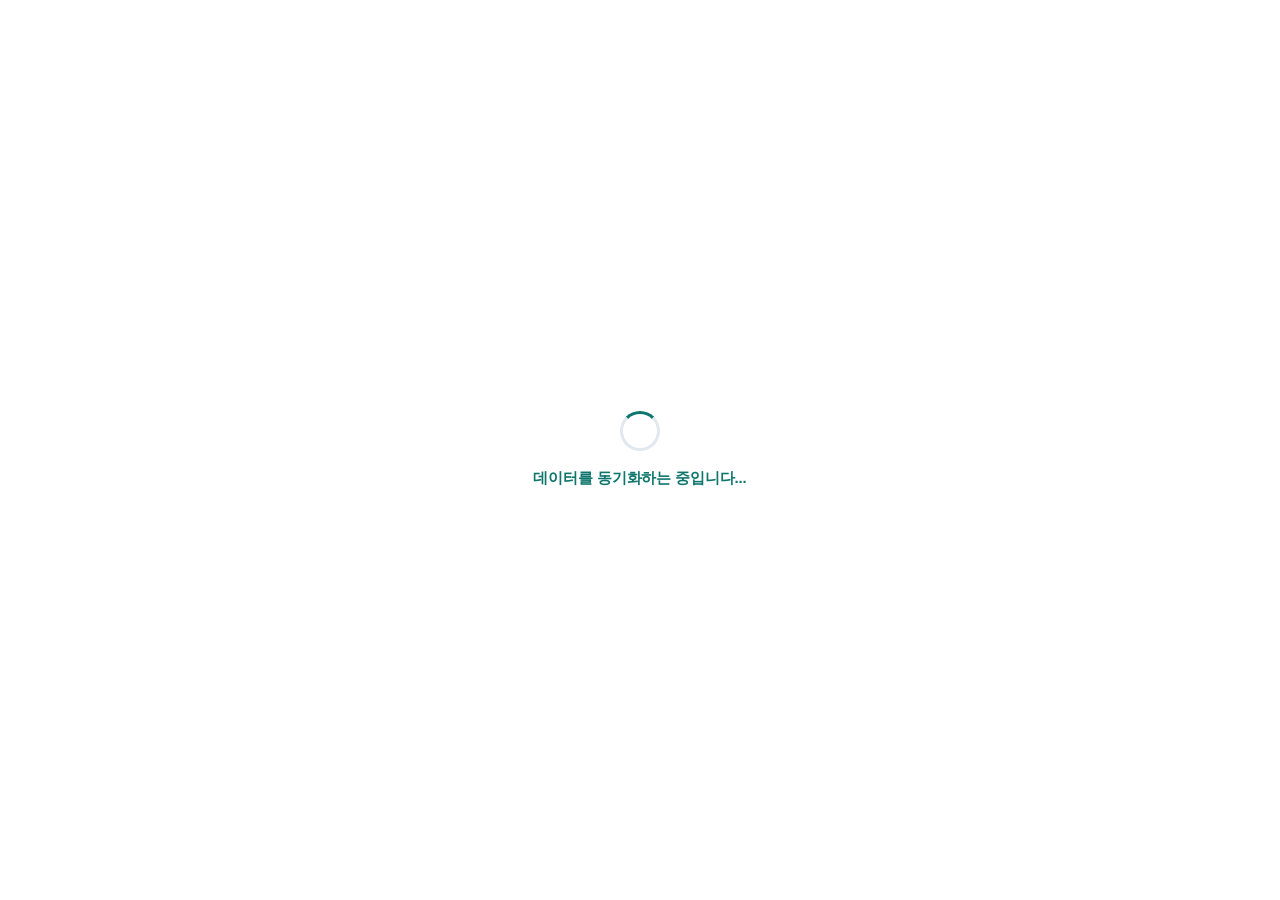
==== commit c7e366c5: "핫픽스: Firestore 수신 리스너 사망 시 자동 복구 (#4) 핫픽스: Firestore 수신 리스너 사망 시 자동 복구 (한쪽 폰 동기화 끊김)" ====
--- a/rent_app.html
+++ b/rent_app.html
@@ -6,16 +6,15 @@
     <meta name="apple-mobile-web-app-capable" content="yes">
     <meta name="apple-mobile-web-app-status-bar-style" content="black-translucent">
     <meta name="mobile-web-app-capable" content="yes">
-    <meta name="theme-color" content="#2563EB">
+    <meta name="theme-color" content="#1e40af">
     <meta name="format-detection" content="telephone=no">
     <title>원룸관리앱</title>
     <style>
         * { margin: 0; padding: 0; box-sizing: border-box; }
         :root {
-            --primary:        #2563EB;
-            --primary-dark:   #1D4ED8;
+            --primary:        #1e40af;
             --primary-light:  #3b82f6;
-            --primary-pale:   #EFF6FF;
+            --primary-pale:   #EEF2FF;
             --success:        #059669;
             --success-light:  #D1FAE5;
             --danger:         #DC2626;
@@ -31,9 +30,9 @@
             --bg-card:        #FFFFFF;
             --border-color:   #E2E8F0;
             --border-light:   #F1F5F9;
-            --shadow-sm:      0 1px 3px rgba(15,23,42,0.05);
-            --shadow-md:      0 4px 16px rgba(15,23,42,0.08);
-            --shadow-lg:      0 8px 32px rgba(15,23,42,0.12);
+            --shadow-sm:      0 1px 3px rgba(15,23,42,0.06), 0 1px 2px rgba(15,23,42,0.04);
+            --shadow-md:      0 4px 16px rgba(30,64,175,0.10), 0 1px 4px rgba(15,23,42,0.06);
+            --shadow-lg:      0 8px 32px rgba(30,64,175,0.15), 0 2px 8px rgba(15,23,42,0.08);
             --radius-sm:      8px;
             --radius-md:      14px;
             --radius-lg:      20px;
@@ -46,7 +45,6 @@
             background: var(--bg-page);
             color: var(--text-primary);
             font-size: 16px; line-height: 1.5;
-            font-variant-numeric: tabular-nums;
             -webkit-user-select: none; user-select: none;
             -webkit-touch-callout: none;
         }
@@ -72,20 +70,19 @@
         .header-actions { display: flex; gap: 10px; }
         .icon-btn {
             background: white;
-            border: 1px solid var(--border-color);
-            color: #334155;
-            width: 56px; height: 56px;
+            border: none;
+            color: #374151;
+            width: 58px; height: 58px;
             border-radius: 16px;
             cursor: pointer;
             display: flex; flex-direction: column; align-items: center; justify-content: center; gap: 3px;
-            box-shadow: var(--shadow-sm);
+            box-shadow: 0 2px 10px rgba(0,0,0,0.08);
             transition: all 0.15s ease; touch-action: manipulation;
             -webkit-tap-highlight-color: transparent;
         }
-        .icon-btn .btn-icon { font-size: 20px; line-height: 1; display: flex; align-items: center; justify-content: center; }
-        .icon-btn .btn-icon svg { width: 21px; height: 21px; display: block; }
-        .icon-btn .btn-label { font-size: 10px; font-weight: 700; color: #334155; white-space: nowrap; }
-        .icon-btn:active { transform: scale(0.93); background: #F8FAFC; }
+        .icon-btn .btn-icon { font-size: 20px; line-height: 1; }
+        .icon-btn .btn-label { font-size: 10px; font-weight: 700; color: #374151; white-space: nowrap; }
+        .icon-btn:active { transform: scale(0.93); box-shadow: 0 1px 4px rgba(0,0,0,0.1); }
 
         .content-area {
             flex: 1; overflow-y: auto; overflow-x: hidden;
@@ -101,7 +98,7 @@
         .bottom-nav {
             display: flex; align-items: flex-end;
             background: white;
-            border-top: 1px solid #E2E8F0;
+            border-top: 1px solid #EAECF4;
             padding: 6px 4px max(10px, env(safe-area-inset-bottom));
             flex-shrink: 0; z-index: 100;
             box-shadow: 0 -2px 16px rgba(0,0,0,0.07);
@@ -109,7 +106,7 @@
         .nav-item {
             flex: 1; padding: 7px 2px 4px;
             text-align: center; cursor: pointer;
-            background: none; border: none; color: #94A3B8;
+            background: none; border: none; color: #9CA3AF;
             transition: all 0.2s ease;
             display: flex; flex-direction: column; align-items: center; gap: 3px;
             position: relative; touch-action: manipulation;
@@ -119,11 +116,16 @@
         }
         .nav-item .nav-label { font-size: 11px; }
         .nav-item.active {
-            color: var(--primary);
-        }
-        .nav-item.active .nav-label { color: var(--primary); font-weight: 700; }
-        .nav-icon { font-size: 20px; line-height: 1; display: flex; align-items: center; justify-content: center; }
-        .nav-icon svg { width: 23px; height: 23px; display: block; }
+            color: white;
+            background: #5856D6;
+            box-shadow: 0 4px 14px rgba(88,86,214,0.35);
+            padding: 9px 8px 7px;
+            margin: -3px 2px 0;
+            border-radius: 18px;
+        }
+        .nav-item.active .nav-label { color: white; font-weight: 700; }
+        .nav-icon { font-size: 20px; line-height: 1; }
+        .nav-item.active .nav-icon { font-size: 21px; }
         .nav-label { font-size: 11px; font-weight: 600; letter-spacing: -0.2px; white-space: nowrap; }
         /* 수납 FAB 버튼 */
         .nav-item.nav-fab {
@@ -134,15 +136,14 @@
         }
         .nav-fab-circle {
             width: 52px; height: 52px; border-radius: 50%;
-            background: var(--primary);
+            background: #5856D6;
             display: flex; align-items: center; justify-content: center;
-            box-shadow: 0 4px 14px rgba(37,99,235,0.35);
+            box-shadow: 0 4px 16px rgba(88,86,214,0.45);
             margin-top: -18px; position: relative;
         }
         .nav-item.nav-fab .nav-icon { font-size: 22px; color: white; }
-        .nav-item.nav-fab .nav-icon svg { width: 24px; height: 24px; }
-        .nav-item.nav-fab .nav-label { color: #2563EB; font-weight: 700; font-size: 11px; }
-        .nav-item.nav-fab.active .nav-label { color: #2563EB; }
+        .nav-item.nav-fab .nav-label { color: #5856D6; font-weight: 700; font-size: 11px; }
+        .nav-item.nav-fab.active .nav-label { color: #5856D6; }
         .nav-item.nav-fab .nav-badge {
             position: absolute; top: -2px; right: -2px;
             background: #EF4444; color: white;
@@ -180,8 +181,13 @@
             color: white; overflow: hidden; position: relative;
             min-width: 0;
         }
-        .kpi-blue  { background: var(--primary); box-shadow: 0 2px 8px rgba(37,99,235,0.20); }
-        .kpi-green { background: var(--success); box-shadow: 0 2px 8px rgba(5,150,105,0.20); }
+        .kpi-tile::before {
+            content: ''; position: absolute;
+            top: -20px; right: -20px; width: 80px; height: 80px;
+            background: rgba(255,255,255,0.12); border-radius: 50%;
+        }
+        .kpi-blue  { background: linear-gradient(135deg, #1e3a8a, #2563eb); box-shadow: 0 4px 16px rgba(30,64,175,0.30); }
+        .kpi-green { background: linear-gradient(135deg, #065F46, #059669); box-shadow: 0 4px 16px rgba(5,150,105,0.30); }
         .kpi-label {
             font-size: 12px; font-weight: 600; opacity: 0.88;
             margin-bottom: 6px; white-space: nowrap; position: relative; z-index: 1;
@@ -193,7 +199,7 @@
 
         /* stat-card (used in buildingDetail) */
         .stat-card {
-            background: var(--primary);
+            background: linear-gradient(135deg, var(--primary) 0%, var(--primary-light) 100%);
             color: white; padding: 14px 10px; border-radius: var(--radius-md);
             margin: 8px; text-align: center; box-shadow: var(--shadow-md);
         }
@@ -220,8 +226,8 @@
             touch-action: manipulation; -webkit-tap-highlight-color: transparent;
         }
         .btn-block { width: calc(100% - 16px); margin: 0 8px 8px; display: flex; }
-        .btn-primary { background: var(--primary); color: white; box-shadow: 0 2px 8px rgba(37,99,235,0.25); }
-        .btn-primary:active { background: #1D4ED8; transform: scale(0.98); }
+        .btn-primary { background: var(--primary); color: white; box-shadow: 0 2px 8px rgba(30,64,175,0.25); }
+        .btn-primary:active { background: #1e3a8a; transform: scale(0.98); }
         .btn-secondary { background: #F1F5F9; color: var(--primary); border: 1.5px solid var(--border-color); }
         .btn-secondary:active { background: #E2E8F0; transform: scale(0.98); }
         .btn-danger { background: var(--danger); color: white; }
@@ -246,7 +252,7 @@
         .form-group select:focus,
         .form-group textarea:focus {
             outline: none; border-color: var(--primary);
-            box-shadow: 0 0 0 3px rgba(37,99,235,0.10);
+            box-shadow: 0 0 0 3px rgba(30,64,175,0.10);
         }
         .form-group textarea { resize: none; height: 80px; line-height: 1.5; }
 
@@ -295,7 +301,7 @@
         .list-item:active { background: #F8FAFC; }
         .list-item-avatar {
             width: 46px; height: 46px; border-radius: 50%;
-            background: var(--primary);
+            background: linear-gradient(135deg, var(--primary), var(--primary-light));
             color: white; display: flex; align-items: center; justify-content: center;
             font-size: 19px; font-weight: 800; flex-shrink: 0;
         }
@@ -321,9 +327,8 @@
         }
         .tc-search-wrap .tc-search-icon {
             position: absolute; left: 13px; top: 50%; transform: translateY(-50%);
-            font-size: 15px; pointer-events: none; display: flex;
-        }
-        .tc-search-wrap .tc-search-icon svg { width: 15px; height: 15px; display: block; }
+            font-size: 15px; pointer-events: none;
+        }
         .tc-search-wrap input {
             width: 100%; padding: 11px 14px 11px 38px;
             border: 1.5px solid #E2E8F0; border-radius: 12px;
@@ -350,14 +355,14 @@
         .tc-card {
             background: white; border-radius: 16px;
             margin: 0 12px 12px;
-            border: 1px solid #E2E8F0;
-            box-shadow: var(--shadow-sm);
+            border: 1px solid #EAECF4;
+            box-shadow: 0 2px 8px rgba(0,0,0,0.06);
             overflow: hidden;
         }
         .tc-card-header {
             display: flex; align-items: center; justify-content: space-between;
             padding: 10px 14px 9px;
-            background: #F8FAFC; border-bottom: 1px solid #E2E8F0;
+            background: #F8FAFC; border-bottom: 1px solid #EAECF4;
         }
         .tc-header-left { display: flex; align-items: center; gap: 6px; }
         .tc-header-icon { font-size: 14px; }
@@ -369,14 +374,14 @@
         }
         .tc-avatar {
             width: 52px; height: 52px; border-radius: 50%;
-            background: #2563EB;
+            background: linear-gradient(135deg, #3B82F6, #1D4ED8);
             color: white; font-size: 22px; font-weight: 900;
             display: flex; align-items: center; justify-content: center;
             flex-shrink: 0; margin-top: 2px;
         }
         .tc-info { flex: 1; min-width: 0; }
         .tc-name { font-size: 18px; font-weight: 900; color: #1E293B; margin-bottom: 5px; }
-        .tc-detail { font-size: 13px; color: #64748B; display: flex; align-items: center; gap: 5px; margin-top: 3px; line-height: 1.4; }
+        .tc-detail { font-size: 12.5px; color: #64748B; display: flex; align-items: center; gap: 5px; margin-top: 3px; line-height: 1.4; }
         .tc-rent-col { text-align: right; flex-shrink: 0; padding-top: 2px; }
         .tc-rent-label { font-size: 10px; color: #94A3B8; font-weight: 600; margin-bottom: 3px; white-space: nowrap; }
         .tc-rent-amount { font-size: 16px; font-weight: 900; color: #2563EB; white-space: nowrap; }
@@ -385,14 +390,14 @@
         .tc-meta-row {
             display: flex; align-items: center;
             padding: 9px 14px; border-top: 1px solid #F1F5F9;
-            font-size: 13px; color: #64748B;
+            font-size: 12.5px; color: #64748B;
         }
         .tc-meta-cell { display: flex; align-items: center; gap: 5px; flex: 1; }
         .tc-meta-divider { width: 1px; height: 14px; background: #E2E8F0; margin: 0 10px; flex-shrink: 0; }
         /* 메모 행 */
         .tc-memo-row {
             display: flex; align-items: flex-start; gap: 6px;
-            padding: 0 14px 10px; font-size: 13px; color: #64748B;
+            padding: 0 14px 10px; font-size: 12.5px; color: #64748B;
         }
         /* 누적 미납 행 (보증금 제외) */
         .tc-unpaid-row {
@@ -426,7 +431,7 @@
         .tc-past-card {
             background: white; border-radius: 14px;
             margin: 0 12px 10px; padding: 14px;
-            border: 1px solid #E2E8F0;
+            border: 1px solid #EAECF4;
             box-shadow: 0 1px 4px rgba(0,0,0,0.05);
             opacity: 0.8;
             transition: opacity 0.15s, box-shadow 0.15s, transform 0.12s;
@@ -438,10 +443,10 @@
             display: flex; align-items: center; justify-content: space-between;
             margin-bottom: 10px;
         }
-        .tc-past-name { font-size: 15px; font-weight: 700; color: #334155; }
+        .tc-past-name { font-size: 15px; font-weight: 700; color: #374151; }
         .tc-past-room { font-size: 12px; color: #94A3B8; margin-top: 2px; }
-        .tc-past-badge { font-size: 11px; font-weight: 700; padding: 3px 9px; border-radius: 20px; background: #F1F5F9; color: #64748B; }
-        .tc-past-dates { font-size: 12px; color: #64748B; }
+        .tc-past-badge { font-size: 11px; font-weight: 700; padding: 3px 9px; border-radius: 20px; background: #F1F5F9; color: #6B7280; }
+        .tc-past-dates { font-size: 12px; color: #6B7280; }
 
         /* ═══════════════════════════ TENANT DETAIL PAGE ═══════════════════════════ */
         .td-overlay {
@@ -477,13 +482,13 @@
         /* Hero card */
         .td-hero-card {
             background: white; margin: 0 12px 12px;
-            border-radius: 18px; border: 1px solid #E2E8F0;
-            box-shadow: var(--shadow-sm); overflow: hidden;
+            border-radius: 18px; border: 1px solid #EAECF4;
+            box-shadow: 0 2px 12px rgba(0,0,0,0.07); overflow: hidden;
         }
         .td-hero-top {
             display: flex; align-items: center; justify-content: space-between;
             padding: 12px 14px 10px; background: #F8FAFC;
-            border-bottom: 1px solid #E2E8F0;
+            border-bottom: 1px solid #EAECF4;
         }
         .td-hero-building { font-size: 13px; font-weight: 700; color: #1E293B; display: flex; align-items: center; gap: 5px; }
         .td-hero-badge { font-size: 11px; font-weight: 700; padding: 3px 9px; border-radius: 20px; }
@@ -493,7 +498,7 @@
         }
         .td-avatar {
             width: 52px; height: 52px; border-radius: 50%; flex-shrink: 0;
-            background: #2563EB;
+            background: linear-gradient(135deg, #3B82F6, #1D4ED8);
             color: white; font-size: 22px; font-weight: 900;
             display: flex; align-items: center; justify-content: center;
         }
@@ -530,8 +535,8 @@
         .td-section-title { font-size: 15px; font-weight: 800; color: #1E293B; margin-bottom: 8px; padding-left: 2px; }
         .td-section-card {
             background: white; border-radius: 16px;
-            border: 1px solid #E2E8F0;
-            box-shadow: var(--shadow-sm); overflow: hidden;
+            border: 1px solid #EAECF4;
+            box-shadow: 0 1px 6px rgba(0,0,0,0.05); overflow: hidden;
         }
         .td-amount-pair {
             display: flex; border-bottom: 1px solid #F1F5F9;
@@ -567,14 +572,14 @@
             -webkit-tap-highlight-color: transparent;
         }
         .td-rent-history-btn:active { background: #EFF6FF; }
-        .td-rent-history-btn.expanded { color: #64748B; background: #F8FAFC; }
+        .td-rent-history-btn.expanded { color: #6B7280; background: #F8FAFC; }
         /* Deposit refund badge */
         .td-deposit-ok { background: #DCFCE7; color: #166534; border-radius: 10px; padding: 8px 12px; margin: 8px 10px; font-size: 13px; font-weight: 700; }
         /* Bottom action bar */
         .td-bottom-bar {
             position: fixed; bottom: 0; left: 0; right: 0;
             padding: 12px 16px max(12px, env(safe-area-inset-bottom));
-            background: white; border-top: 1px solid #E2E8F0;
+            background: white; border-top: 1px solid #EAECF4;
             display: flex; gap: 10px; z-index: 1200;
         }
         .td-bottom-btn-danger {
@@ -598,7 +603,7 @@
             padding: 10px 14px; border-bottom: 1px solid #F8FAFC; font-size: 13px;
         }
         .td-rent-item:last-child { border-bottom: none; }
-        .td-rent-item-label { color: #334155; font-weight: 600; }
+        .td-rent-item-label { color: #374151; font-weight: 600; }
         .td-rent-item-sub { font-size: 11px; color: #94A3B8; margin-top: 2px; }
         .td-rent-item-right { text-align: right; }
         .td-rent-item-amount { font-size: 14px; font-weight: 800; color: #1E293B; }
@@ -619,6 +624,28 @@
         .toast.success { background: var(--success); }
 
         /* ═══════════════════════════ DASHBOARD ═══════════════════════════ */
+        .dash-hero {
+            background: linear-gradient(135deg, #1a3587 0%, #1e40af 60%, #2563eb 100%);
+            padding: 20px 16px 18px; margin: 0; position: relative; overflow: hidden;
+        }
+        .dash-hero::before {
+            content: ''; position: absolute;
+            top: -30px; right: -20px; width: 110px; height: 110px;
+            background: rgba(255,255,255,0.07); border-radius: 50%;
+        }
+        .dash-hero::after {
+            content: ''; position: absolute;
+            bottom: -40px; right: 40px; width: 80px; height: 80px;
+            background: rgba(255,255,255,0.05); border-radius: 50%;
+        }
+        .dash-hero-inner { display: flex; align-items: center; justify-content: space-between; gap: 12px; }
+        .dash-hero-left { flex: 1; min-width: 0; }
+        .dash-hero-right { flex-shrink: 0; display: flex; align-items: center; justify-content: center; }
+        /* hero KPI */
+        .hero-kpi-label { font-size: 12px; color: rgba(255,255,255,0.72); font-weight: 500; margin-bottom: 2px; }
+        .hero-kpi-value { font-size: 26px; font-weight: 900; color: white; letter-spacing: -0.8px; line-height: 1.15; }
+        .hero-kpi-value.secondary { font-size: 22px; color: rgba(255,255,255,0.88); }
+        .hero-kpi-divider { border: none; border-top: 1px solid rgba(255,255,255,0.18); margin: 11px 0 10px; }
         /* compat hidden */
         .dash-month-row { display: none; }
         .collection-rate-label { display: none; }
@@ -674,7 +701,7 @@
         .annual-income  { color: #2563EB; }
         .annual-expense { color: #DC2626; }
         .annual-profit  { color: #16A34A; }
-        .annual-occ     { color: var(--text-primary); }
+        .annual-occ     { color: #7C3AED; }
         .annual-profit.loss { color: #DC2626; }
         /* Recent payments */
         .recent-pay-card {
@@ -925,10 +952,9 @@
         }
         .search-bar input:focus { border-color: var(--primary); outline: none; }
         .search-bar::before {
-            content: ''; position: absolute;
+            content: '🔍'; position: absolute;
             left: 12px; top: 50%; transform: translateY(-50%);
-            width: 16px; height: 16px;
-            background: url("data:image/svg+xml,%3Csvg xmlns='http://www.w3.org/2000/svg' viewBox='0 0 24 24' fill='none' stroke='%2394A3B8' stroke-width='2' stroke-linecap='round'%3E%3Ccircle cx='11' cy='11' r='7'/%3E%3Cpath d='M21 21l-4.5-4.5'/%3E%3C/svg%3E") center/contain no-repeat;
+            font-size: 15px;
         }
 
         .filter-btn {
@@ -941,7 +967,7 @@
         }
         .filter-btn.active {
             background: var(--primary); border-color: var(--primary);
-            color: white; box-shadow: 0 2px 8px rgba(37,99,235,0.22);
+            color: white; box-shadow: 0 2px 8px rgba(30,64,175,0.22);
         }
 
         .tab-buttons {
@@ -1010,7 +1036,7 @@
         .room-cell.occupied    { background: #DBEAFE; border-color: #93C5FD; }
         .room-cell.vacant      { background: #DCFCE7; border-color: #86EFAC; }
         .room-cell.maintenance { background: #FEF9C3; border-color: #FDE047; }
-        .room-cell-number  { font-size: 17px; font-weight: 800; margin-bottom: 5px; color: #1D4ED8; }
+        .room-cell-number  { font-size: 17px; font-weight: 800; margin-bottom: 5px; color: #1E3A8A; }
         .room-cell-status  { font-size: 13px; font-weight: 600; color: var(--text-primary); }
         .room-cell-tenant  { font-size: 12px; font-weight: 700; color: var(--primary); margin-top: 3px; }
 
@@ -1150,8 +1176,8 @@
         .dash-donut-row {
             display: flex; margin: 12px 12px 0;
             background: white; border-radius: 20px;
-            border: 1px solid #E2E8F0;
-            box-shadow: var(--shadow-sm);
+            border: 1px solid #EAECF4;
+            box-shadow: 0 2px 16px rgba(0,0,0,0.06);
             overflow: hidden;
         }
         .dash-donut-half {
@@ -1161,7 +1187,7 @@
             background: transparent; min-width: 0;
         }
         .dash-donut-half:first-child {
-            border-right: 1px solid #E2E8F0;
+            border-right: 1px solid #EAECF4;
         }
         .dash-donut-half.dash-donut-curr { background: transparent; }
         .dash-donut-month {
@@ -1169,7 +1195,7 @@
             color: #94A3B8; letter-spacing: 0.2px;
         }
         .dash-donut-curr .dash-donut-month {
-            color: var(--primary);
+            color: #3B82F6;
         }
         .dash-donut-detail {
             width: 100%; display: flex; flex-direction: column; gap: 5px;
@@ -1311,7 +1337,7 @@
             border-bottom: 2.5px solid transparent; transition: all 0.15s;
             -webkit-tap-highlight-color: transparent;
         }
-        .tax-tab-btn.active { color: #2563EB; border-bottom-color: #2563EB; background: white; }
+        .tax-tab-btn.active { color: #0F766E; border-bottom-color: #0F766E; background: white; }
         .tax-card {
             background: #F8FAFC; border: 1px solid #E2E8F0; border-radius: 10px;
             padding: 14px; margin-bottom: 10px;
@@ -1321,7 +1347,7 @@
         .tax-row { display: flex; align-items: center; gap: 8px; padding: 8px 10px; border-bottom: 1px solid #F1F5F9; }
         .tax-row:last-child { border-bottom: none; }
         .tax-row label { display: flex; align-items: center; gap: 8px; flex: 1; cursor: pointer; font-size: 13px; min-width: 0; }
-        .tax-row input[type=checkbox] { width: 18px; height: 18px; accent-color: #2563EB; flex-shrink: 0; }
+        .tax-row input[type=checkbox] { width: 18px; height: 18px; accent-color: #0F766E; flex-shrink: 0; }
         .tax-row-amt { font-weight: 700; color: #1E293B; white-space: nowrap; font-size: 13px; }
         .tax-row-amt.excluded { color: #CBD5E1; text-decoration: line-through; }
         .tax-group-header {
@@ -1343,7 +1369,7 @@
             padding: 8px 12px; font-size: 14px;
         }
         .tax-final {
-            background: #2563EB; color: white;
+            background: linear-gradient(135deg,#0F766E,#0EA5A4); color: white;
             border-radius: 12px; padding: 16px 18px; margin-top: 10px;
         }
         .tax-final .tax-card-title { color: rgba(255,255,255,0.85); }
@@ -1356,15 +1382,15 @@
         .tax-page-card {
             background: white; border: 1px solid #E2E8F0; border-radius: 12px;
             padding: 14px 16px; margin: 0 12px 12px;
-            box-shadow: 0 1px 3px rgba(37,99,235,0.04);
+            box-shadow: 0 1px 3px rgba(15,118,110,0.04);
         }
         .tax-page-card-title {
-            font-size: 13px; font-weight: 800; color: #2563EB;
+            font-size: 13px; font-weight: 800; color: #0F766E;
             margin-bottom: 10px; display: flex; align-items: center; gap: 6px;
         }
         .tax-page-card-title .pill {
             font-size: 10px; padding: 2px 8px; border-radius: 10px;
-            background: #EFF6FF; color: #2563EB; font-weight: 700;
+            background: #F0FDFA; color: #0F766E; font-weight: 700;
         }
         /* 세무 설정 카드 */
         .tax-setup-card {
@@ -1382,7 +1408,7 @@
         }
         /* 큰 임대소득 카드 */
         .tax-income-final {
-            background: #2563EB;
+            background: linear-gradient(135deg,#0F766E,#0EA5A4);
             color: white; padding: 18px 20px;
         }
         .tax-income-final .label { font-size: 12px; opacity: 0.9; }
@@ -1396,12 +1422,12 @@
             background: #F8FAFC; border: 2px solid transparent; border-radius: 10px;
             padding: 10px 12px;
         }
-        .tax-sim-card.recommended { border-color: #2563EB; background: #EFF6FF; }
+        .tax-sim-card.recommended { border-color: #0F766E; background: #F0FDFA; }
         .tax-sim-label { font-size: 11px; color: #64748B; font-weight: 700; }
         .tax-sim-amount { font-size: 17px; font-weight: 800; color: #1E293B; margin-top: 2px; }
         .tax-sim-badge {
             display: inline-block; padding: 2px 6px; font-size: 9px;
-            background: #2563EB; color: white; border-radius: 8px; font-weight: 700;
+            background: #0F766E; color: white; border-radius: 8px; font-weight: 700;
             margin-left: 4px;
         }
         /* 신고 의무 카드 */
@@ -1456,9 +1482,9 @@
         .tax-trend-bar {
             width: 12px; border-radius: 2px 2px 0 0;
         }
-        .tax-trend-bar.income { background: #2563EB; }
-        .tax-trend-bar.expense { background: #DC2626; }
-        .tax-trend-bar.profit { background: #2563EB; }
+        .tax-trend-bar.income { background: linear-gradient(180deg,#0EA5A4,#0F766E); }
+        .tax-trend-bar.expense { background: linear-gradient(180deg,#F87171,#DC2626); }
+        .tax-trend-bar.profit { background: linear-gradient(180deg,#3B82F6,#1E40AF); }
         .tax-trend-label { font-size: 10px; font-weight: 700; color: #64748B; }
 
         /* --- 세금신고 준비센터 추가 스타일 --- */
@@ -1473,7 +1499,7 @@
         .filing-status-badge.status-collecting { background: #FEF3C7; color: #D97706; border: 1px solid #FCD34D; }
         .filing-status-badge.status-reviewing { background: #DBEAFE; color: #1D4ED8; border: 1px solid #BFDBFE; }
         .filing-status-badge.status-completed { background: #D1FAE5; color: #065F46; border: 1px solid #A7F3D0; }
-        .filing-status-badge.status-exempt { background: #F1F5F9; color: #334155; border: 1px solid #E2E8F0; }
+        .filing-status-badge.status-exempt { background: #F3F4F6; color: #374151; border: 1px solid #E5E7EB; }
 
         .tax-warning-card {
             background: #FFF5F5;
@@ -1517,8 +1543,8 @@
             box-shadow: 0 0 0 1px #CBD5E1;
         }
         .tax-timeline-item.completed .tax-timeline-marker {
-            background: #2563EB;
-            box-shadow: 0 0 0 1px #1D4ED8;
+            background: #0F766E;
+            box-shadow: 0 0 0 1px #0D9488;
         }
         .tax-timeline-content {
             display: flex;
@@ -1623,8 +1649,8 @@
         .doc-checklist-optional-badge {
             font-size: 9px;
             padding: 2px 4px;
-            background: #F1F5F9;
-            color: #64748B;
+            background: #F3F4F6;
+            color: #6B7280;
             border-radius: 4px;
             font-weight: 700;
         }
@@ -1643,9 +1669,9 @@
             border-color: #A7F3D0;
         }
         .doc-checklist-status-select.na {
-            background: #F1F5F9;
-            color: #334155;
-            border-color: #E2E8F0;
+            background: #F3F4F6;
+            color: #374151;
+            border-color: #E5E7EB;
         }
         .doc-checklist-status-select.missing {
             background: #FEF3C7;
@@ -1688,11 +1714,11 @@
         }
         .tax-vault-s-미확보 { background:#FEF2F2; color:#EF4444; border:1px solid rgba(239,68,68,0.25); }
         .tax-vault-s-준비중 { background:#FEF9C3; color:#D97706; border:1px solid rgba(217,119,6,0.25); }
-        .tax-vault-s-업로드완료 { background:#EFF6FF; color:#2563EB; border:1px solid rgba(37,99,235,0.25); }
+        .tax-vault-s-업로드완료 { background:#F0FDFA; color:#0F766E; border:1px solid rgba(15,118,110,0.25); }
         .tax-vault-s-제출완료 { background:#EFF6FF; color:#1D4ED8; border:1px solid rgba(29,78,216,0.25); }
         .tax-vault-storage-warn {
             background: #FFFBEB; border: 1px solid #FDE68A; border-radius: 8px;
-            padding: 8px 12px; font-size: 12px; color: #92400E; margin-bottom: 10px; line-height: 1.5;
+            padding: 8px 12px; font-size: 11.5px; color: #92400E; margin-bottom: 10px; line-height: 1.5;
         }
         .tax-vault-missing-row {
             display: flex; align-items: center; gap: 8px;
@@ -1717,9 +1743,9 @@
         .tax-status-danger { background:#FEE2E2; color:#991B1B; }
         .tax-quick-grid { display:grid; grid-template-columns:1fr 1fr; gap:8px; margin:0 12px 12px; }
         .tax-quick-btn { background:white; border:2px dashed #CBD5E1; border-radius:12px; padding:13px 10px; text-align:center; font-size:12px; font-weight:700; color:#475569; cursor:pointer; line-height:1.4; -webkit-tap-highlight-color:transparent; touch-action:manipulation; transition:border-color 0.15s,color 0.15s,background 0.15s; }
-        .tax-quick-btn:active { border-color:#2563EB; color:#2563EB; background:#EFF6FF; }
-        .tax-building-card { background:white; border:1px solid #E2E8F0; border-radius:14px; margin:0 12px 12px; overflow:hidden; box-shadow:var(--shadow-sm); }
-        .tax-building-header { background:#F8FAFC; padding:11px 14px; border-bottom:1px solid #E2E8F0; display:flex; align-items:center; gap:10px; }
+        .tax-quick-btn:active { border-color:#0F766E; color:#0F766E; background:#F0FDFA; }
+        .tax-building-card { background:white; border:1px solid #E2E8F0; border-radius:14px; margin:0 12px 12px; overflow:hidden; box-shadow:0 2px 8px rgba(0,0,0,0.04); }
+        .tax-building-header { background:linear-gradient(135deg,#F8FAFC,#F0F9FF); padding:11px 14px; border-bottom:1px solid #E2E8F0; display:flex; align-items:center; gap:10px; }
         .tax-building-body { padding:12px 14px 10px; }
         .tax-building-section-title { font-size:10px; font-weight:800; color:#64748B; text-transform:uppercase; letter-spacing:0.07em; margin-bottom:8px; margin-top:2px; }
         .tax-input-row { display:grid; grid-template-columns:1fr 1fr; gap:8px; margin-bottom:8px; }
@@ -1729,28 +1755,28 @@
         .tax-input-group input[type="text"],
         .tax-input-group select,
         .tax-input-group textarea { width:100%; padding:7px 10px; border:1.5px solid #E2E8F0; border-radius:8px; font-size:13px; color:#1E293B; background:white; box-sizing:border-box; font-family:inherit; transition:border-color 0.15s; }
-        .tax-input-group input:focus, .tax-input-group select:focus, .tax-input-group textarea:focus { outline:none; border-color:#2563EB; box-shadow:0 0 0 2px rgba(37,99,235,0.1); }
+        .tax-input-group input:focus, .tax-input-group select:focus, .tax-input-group textarea:focus { outline:none; border-color:#0F766E; box-shadow:0 0 0 2px rgba(15,118,110,0.1); }
         .tax-evidence-grid { display:flex; flex-wrap:wrap; gap:6px; margin-top:4px; }
         .tax-evidence-chip { padding:5px 12px; border:1.5px solid #E2E8F0; border-radius:20px; font-size:12px; font-weight:600; color:#64748B; cursor:pointer; background:white; transition:all 0.15s; -webkit-tap-highlight-color:transparent; touch-action:manipulation; }
-        .tax-evidence-chip.active { background:#2563EB; color:white; border-color:#2563EB; }
+        .tax-evidence-chip.active { background:#0F766E; color:white; border-color:#0F766E; }
         .tax-evidence-chip.active-none { background:#EF4444; color:white; border-color:#EF4444; }
         .tax-progress-bar { height:7px; background:#E2E8F0; border-radius:4px; overflow:hidden; margin-top:6px; }
         .tax-progress-fill { height:100%; border-radius:4px; transition:width 0.4s ease; }
-        .tax-progress-fill.good { background:#059669; }
-        .tax-progress-fill.warn { background:#D97706; }
-        .tax-progress-fill.bad { background:#DC2626; }
+        .tax-progress-fill.good { background:linear-gradient(90deg,#10B981,#0F766E); }
+        .tax-progress-fill.warn { background:linear-gradient(90deg,#F59E0B,#D97706); }
+        .tax-progress-fill.bad { background:linear-gradient(90deg,#EF4444,#DC2626); }
         .tax-warn-item { display:flex; align-items:flex-start; gap:8px; padding:8px 10px; border-radius:8px; margin-bottom:6px; font-size:12px; line-height:1.5; }
         .tax-warn-danger { background:#FEE2E2; color:#991B1B; }
         .tax-warn-warning { background:#FEF9C3; color:#854D0E; }
-        .tax-warn-info { background:#DBEAFE; color:#1D4ED8; }
+        .tax-warn-info { background:#DBEAFE; color:#1E40AF; }
         .tax-warn-ok { background:#D1FAE5; color:#065F46; }
         .tax-sim-box { border:1.5px solid #E2E8F0; border-radius:12px; padding:12px 14px; margin-bottom:8px; background:white; position:relative; }
-        .tax-sim-box.highlighted { border-color:#2563EB; background:#EFF6FF; }
-        .tax-sim-badge-rec { position:absolute; top:-8px; right:12px; background:#2563EB; color:white; font-size:9px; padding:2px 7px; border-radius:4px; font-weight:700; }
+        .tax-sim-box.highlighted { border-color:#0F766E; background:#F0FDFA; }
+        .tax-sim-badge-rec { position:absolute; top:-8px; right:12px; background:#0F766E; color:white; font-size:9px; padding:2px 7px; border-radius:4px; font-weight:700; }
         .tax-sim-label { font-size:11px; color:#64748B; font-weight:700; margin-bottom:4px; }
         .tax-sim-amount { font-size:18px; font-weight:900; color:#1E293B; }
         .tax-sim-breakdown { font-size:10px; color:#94A3B8; margin-top:3px; line-height:1.4; }
-        .tax-action-tip { background:#EFF6FF; border:1px solid #BFDBFE; border-radius:10px; padding:10px 12px; font-size:12px; color:#1D4ED8; line-height:1.5; margin-bottom:8px; }
+        .tax-action-tip { background:linear-gradient(135deg,#EFF6FF,#F0FDFA); border:1px solid #BFDBFE; border-radius:10px; padding:10px 12px; font-size:12px; color:#1E40AF; line-height:1.5; margin-bottom:8px; }
         .tax-expense-grid { display:grid; grid-template-columns:1fr 1fr; gap:6px; margin-bottom:4px; }
         details.tax-page-card > summary { list-style:none; cursor:pointer; }
         details.tax-page-card > summary::-webkit-details-marker { display:none; }
@@ -1769,11 +1795,9 @@
             touch-action: manipulation; -webkit-tap-highlight-color: transparent;
             box-shadow: var(--shadow-sm);
         }
-        .quick-btn:active { background: var(--primary-pale); border-color: var(--primary); transform: scale(0.96); }
-        .quick-btn span:first-child { font-size: 24px; line-height: 1; display: flex; color: #475569; }
-        .quick-btn span:first-child svg { width: 23px; height: 23px; display: block; }
+        .quick-btn:active { background: #EEF2FF; border-color: var(--primary); transform: scale(0.96); }
+        .quick-btn span:first-child { font-size: 24px; line-height: 1; }
         .quick-btn span:last-child { font-size: 12px; font-weight: 700; color: var(--text-primary); }
-        .quick-btn-primary span:first-child { color: white; }
         /* ── 건물별 요약 카드 (대시보드) ── */
         .dash-bld-card {
             background: white; border: 1px solid var(--border-color);
@@ -1803,10 +1827,10 @@
         .dash-bld-metric-val.warning { color: var(--warning); }
         /* SMS 입금문자 빠른 진입용 강조 버튼 */
         .quick-btn-primary {
-            background: var(--primary);
+            background: linear-gradient(135deg, var(--primary) 0%, var(--primary-light) 100%);
             border-color: var(--primary);
             color: white;
-            box-shadow: 0 4px 14px rgba(37,99,235,0.22);
+            box-shadow: 0 4px 14px rgba(30,64,175,0.22);
         }
         .quick-btn-primary span:last-child { color: white; }
         .quick-btn-primary:active { background: var(--primary); border-color: var(--primary); }
@@ -1818,10 +1842,10 @@
         .rent-sms-btn {
             flex: 1; display: inline-flex; align-items: center; justify-content: center; gap: 8px;
             padding: 11px 14px; border-radius: var(--radius-md);
-            background: var(--primary);
+            background: linear-gradient(135deg, var(--primary) 0%, var(--primary-light) 100%);
             color: white; border: none; cursor: pointer;
             font-size: 14px; font-weight: 700;
-            box-shadow: 0 4px 14px rgba(37,99,235,0.22);
+            box-shadow: 0 4px 14px rgba(30,64,175,0.22);
             transition: transform 0.12s ease;
             touch-action: manipulation; -webkit-tap-highlight-color: transparent;
         }
@@ -1926,11 +1950,11 @@
     <!-- Initial Loading Spinner for Firebase Synchronization -->
     <div id="initialAppLoadingOverlay" style="position:fixed;top:0;left:0;width:100%;height:100%;background:#ffffff;z-index:99999;display:flex;flex-direction:column;align-items:center;justify-content:center;font-family:-apple-system,BlinkMacSystemFont,sans-serif;transition:opacity 0.3s ease;">
         <div style="display:flex;flex-direction:column;align-items:center;gap:16px;">
-            <div style="width:40px;height:40px;border:3px solid #E2E8F0;border-top-color:#2563EB;border-radius:50%;animation:spin 1s linear infinite;"></div>
+            <div style="width:40px;height:40px;border:3px solid #E2E8F0;border-top-color:#0F766E;border-radius:50%;animation:spin 1s linear infinite;"></div>
             <style>
                 @keyframes spin { to { transform: rotate(360deg); } }
             </style>
-            <div style="font-size:15px;color:#2563EB;font-weight:600;letter-spacing:-0.01em;">데이터를 동기화하는 중입니다...</div>
+            <div style="font-size:15px;color:#0F766E;font-weight:600;letter-spacing:-0.01em;">데이터를 동기화하는 중입니다...</div>
         </div>
     </div>
 
@@ -1946,7 +1970,7 @@
             </div>
             <div class="header-actions">
                 <button class="icon-btn" onclick="openModal('addBuildingModal')" title="건물 추가">
-                    <span class="btn-icon"><svg viewBox="0 0 24 24" fill="none" stroke="currentColor" stroke-width="2" stroke-linecap="round" stroke-linejoin="round"><rect x="4" y="2" width="16" height="20" rx="1"/><path d="M9 22v-4h6v4"/><path d="M8 6h.01M12 6h.01M16 6h.01M8 10h.01M12 10h.01M16 10h.01M8 14h.01M12 14h.01M16 14h.01"/></svg></span>
+                    <span class="btn-icon">🏢</span>
                     <span class="btn-label">건물관리</span>
                 </button>
             </div>
@@ -1964,12 +1988,12 @@
                     <div class="dash-donut-half">
                         <div class="dash-donut-month" id="prevMonthLabel">지난달</div>
                         <svg width="150" height="150" viewBox="0 0 150 150" style="display:block;flex-shrink:0;max-width:100%;">
-                            <circle cx="75" cy="75" r="60" fill="none" stroke="rgba(100,116,139,0.15)" stroke-width="9"/>
-                            <circle cx="75" cy="75" r="60" fill="none" stroke="#94A3B8" stroke-width="9"
+                            <circle cx="75" cy="75" r="60" fill="none" stroke="rgba(99,102,241,0.12)" stroke-width="11"/>
+                            <circle cx="75" cy="75" r="60" fill="none" stroke="#6366F1" stroke-width="11"
                                 stroke-dasharray="376.9" stroke-dashoffset="376.9"
                                 stroke-linecap="round" transform="rotate(-90 75 75)"
                                 id="prevDonutArc"/>
-                            <text x="75" y="75" text-anchor="middle" dominant-baseline="middle" fill="#64748B" font-size="34" font-weight="800" id="prevDonutPct" style="font-family:inherit;">0%</text>
+                            <text x="75" y="75" text-anchor="middle" dominant-baseline="middle" fill="#4338CA" font-size="36" font-weight="900" id="prevDonutPct" style="font-family:inherit;">0%</text>
                         </svg>
                         <div class="dash-donut-detail">
                             <div class="ddd-row">
@@ -1981,11 +2005,11 @@
                                 <span class="ddd-val" id="prevMonthExpected">-</span>
                             </div>
                             <div class="ddd-row" id="prevUnpaidRow" style="display:none;">
-                                <span class="ddd-label">미납</span>
+                                <span class="ddd-label">⚠️ 미납</span>
                                 <span class="ddd-val ddd-val-danger" id="prevUnpaidInfo">-</span>
                             </div>
                             <div class="ddd-row" id="prevPaidRow" style="display:none;">
-                                <span class="ddd-label">완료</span>
+                                <span class="ddd-label">✅ 완료</span>
                                 <span class="ddd-val ddd-val-success" id="prevPaidInfo">전체 완료!</span>
                             </div>
                         </div>
@@ -1994,12 +2018,12 @@
                     <div class="dash-donut-half dash-donut-curr">
                         <div class="dash-donut-month" id="currMonthLabel">이번달</div>
                         <svg width="150" height="150" viewBox="0 0 150 150" style="display:block;flex-shrink:0;max-width:100%;">
-                            <circle cx="75" cy="75" r="60" fill="none" stroke="rgba(37,99,235,0.12)" stroke-width="9"/>
-                            <circle cx="75" cy="75" r="60" fill="none" stroke="#2563EB" stroke-width="9"
+                            <circle cx="75" cy="75" r="60" fill="none" stroke="rgba(59,130,246,0.12)" stroke-width="11"/>
+                            <circle cx="75" cy="75" r="60" fill="none" stroke="#3B82F6" stroke-width="11"
                                 stroke-dasharray="376.9" stroke-dashoffset="376.9"
                                 stroke-linecap="round" transform="rotate(-90 75 75)"
                                 id="donutArc"/>
-                            <text x="75" y="75" text-anchor="middle" dominant-baseline="middle" fill="#2563EB" font-size="34" font-weight="800" id="donutPct" style="font-family:inherit;">0%</text>
+                            <text x="75" y="75" text-anchor="middle" dominant-baseline="middle" fill="#1D4ED8" font-size="36" font-weight="900" id="donutPct" style="font-family:inherit;">0%</text>
                         </svg>
                         <div class="dash-donut-detail">
                             <div class="ddd-row">
@@ -2011,11 +2035,11 @@
                                 <span class="ddd-val" id="monthlyExpectedDisplay">-</span>
                             </div>
                             <div class="ddd-row" id="currUnpaidRow" style="display:none;">
-                                <span class="ddd-label">미납</span>
+                                <span class="ddd-label">⚠️ 미납</span>
                                 <span class="ddd-val ddd-val-danger" id="currUnpaidInfo">-</span>
                             </div>
                             <div class="ddd-row" id="currPaidRow" style="display:none;">
-                                <span class="ddd-label">완료</span>
+                                <span class="ddd-label">✅ 완료</span>
                                 <span class="ddd-val ddd-val-success" id="currPaidInfo">-</span>
                             </div>
                         </div>
@@ -2053,7 +2077,7 @@
                 <!-- ③ 미납 현황 (다달 히스토리) -->
                 <div class="dash-section" style="margin-top:14px;">
                     <div class="dash-section-header">
-                        <span class="dash-section-label">미납 현황</span>
+                        <span class="dash-section-label">💸 미납 현황</span>
                         <span class="dash-section-more" onclick="switchPage('rentPage')">수납현황 ›</span>
                     </div>
                     <div class="unpaid-history-scroll" id="unpaidHistoryRow">
@@ -2064,7 +2088,7 @@
                 <!-- ③ 계약만료 임박 -->
                 <div class="dash-section" id="expirySection" style="display:none;margin-top:14px;">
                     <div class="dash-section-header">
-                        <span class="dash-section-label">계약만료 임박</span>
+                        <span class="dash-section-label">🔔 계약만료 임박</span>
                         <span class="dash-section-more" onclick="switchPage('tenantsPage')">전체 ›</span>
                     </div>
                     <div class="info-card-wrap">
@@ -2075,7 +2099,7 @@
                 <!-- ④ 보증금 미반환 -->
                 <div class="dash-section" id="depositPendingSection" style="display:none;margin-top:14px;">
                     <div class="dash-section-header">
-                        <span class="dash-section-label">보증금 미반환</span>
+                        <span class="dash-section-label">🏦 보증금 미반환</span>
                         <span class="dash-section-more" onclick="switchPage('tenantsPage')">세입자 목록 ›</span>
                     </div>
                     <div class="info-card-wrap">
@@ -2086,7 +2110,7 @@
                 <!-- ⑤ 공실 현황 -->
                 <div class="dash-section" id="vacantSectionNew" style="display:none;margin-top:14px;">
                     <div class="dash-section-header">
-                        <span class="dash-section-label">공실 현황<span id="vacantKpiBadge" class="vacant-kpi-badge hidden" aria-live="polite"></span></span>
+                        <span class="dash-section-label">🏠 공실 현황<span id="vacantKpiBadge" class="vacant-kpi-badge hidden" aria-live="polite"></span></span>
                         <span class="dash-section-more" onclick="openModal('addTenantModal')">세입자 추가 ›</span>
                     </div>
                     <div class="info-card-wrap">
@@ -2100,7 +2124,7 @@
                 <!-- ⑤ 수리 요청 현황 -->
                 <div class="dash-section" id="maintenanceSectionNew" style="display:none;margin-top:14px;">
                     <div class="dash-section-header">
-                        <span class="dash-section-label">수리요청 현황</span>
+                        <span class="dash-section-label">🔧 수리요청 현황</span>
                     </div>
                     <div class="info-card-wrap">
                         <div id="maintenanceListNew"></div>
@@ -2114,22 +2138,22 @@
                     </div>
                     <div class="dashboard-actions-new">
                         <button class="quick-btn quick-btn-primary" onclick="openSmsModal()" aria-label="입금문자 붙여넣기로 수납 처리">
-                            <span><svg viewBox="0 0 24 24" fill="none" stroke="currentColor" stroke-width="2" stroke-linecap="round" stroke-linejoin="round"><rect x="5" y="2" width="14" height="20" rx="2"/><path d="M11 18h2"/></svg></span><span>입금문자</span>
+                            <span>📱</span><span>입금문자</span>
                         </button>
                         <button class="quick-btn" onclick="openModal('addTenantModal')">
-                            <span><svg viewBox="0 0 24 24" fill="none" stroke="currentColor" stroke-width="2" stroke-linecap="round" stroke-linejoin="round"><path d="M16 21v-2a4 4 0 0 0-4-4H6a4 4 0 0 0-4 4v2"/><circle cx="9" cy="7" r="4"/><path d="M19 8v6M22 11h-6"/></svg></span><span>세입자 추가</span>
+                            <span>👤</span><span>세입자 추가</span>
                         </button>
                         <button class="quick-btn" onclick="switchPage('rentPage')">
-                            <span><svg viewBox="0 0 24 24" fill="none" stroke="currentColor" stroke-width="2" stroke-linecap="round" stroke-linejoin="round"><rect x="2" y="6" width="20" height="13" rx="2"/><circle cx="12" cy="12.5" r="3"/><path d="M2 10h2M20 10h2"/></svg></span><span>월세기록</span>
+                            <span>💰</span><span>월세기록</span>
                         </button>
                         <button class="quick-btn" onclick="openModal('addExpenseModal')">
-                            <span><svg viewBox="0 0 24 24" fill="none" stroke="currentColor" stroke-width="2" stroke-linecap="round" stroke-linejoin="round"><path d="M16 4h2a2 2 0 0 1 2 2v14a2 2 0 0 1-2 2H6a2 2 0 0 1-2-2V6a2 2 0 0 1 2-2h2"/><rect x="8" y="2" width="8" height="4" rx="1"/><path d="M9 12h6M9 16h4"/></svg></span><span>지출기록</span>
+                            <span>📋</span><span>지출기록</span>
                         </button>
                         <button class="quick-btn" onclick="switchPage('tenantsPage')">
-                            <span><svg viewBox="0 0 24 24" fill="none" stroke="currentColor" stroke-width="2" stroke-linecap="round" stroke-linejoin="round"><path d="M17 21v-2a4 4 0 0 0-4-4H6a4 4 0 0 0-4 4v2"/><circle cx="9.5" cy="7" r="4"/><path d="M22 21v-2a4 4 0 0 0-3-3.87"/><path d="M16 3.13a4 4 0 0 1 0 7.75"/></svg></span><span>세입자 목록</span>
+                            <span>👥</span><span>세입자 목록</span>
                         </button>
                         <button class="quick-btn" onclick="switchPage('expensesPage')">
-                            <span><svg viewBox="0 0 24 24" fill="none" stroke="currentColor" stroke-width="2" stroke-linecap="round" stroke-linejoin="round"><path d="M3 3v18h18"/><path d="M7 15l4-4 3 3 5-6"/></svg></span><span>지출현황</span>
+                            <span>📊</span><span>지출현황</span>
                         </button>
                     </div>
                 </div>
@@ -2161,7 +2185,7 @@
                     <span style="font-size:18px;">+</span> 세입자 추가
                 </button>
                 <div class="tc-search-wrap">
-                    <span class="tc-search-icon"><svg viewBox="0 0 24 24" fill="none" stroke="#94A3B8" stroke-width="2" stroke-linecap="round"><circle cx="11" cy="11" r="7"/><path d="M21 21l-4.5-4.5"/></svg></span>
+                    <span class="tc-search-icon">🔍</span>
                     <input type="text" id="tenantSearch" placeholder="이름 또는 방번호로 검색" oninput="renderTenants()" style="-webkit-user-select:text;user-select:text;">
                 </div>
                 <div style="display:flex;align-items:center;justify-content:space-between;padding:0 12px;margin-bottom:4px;">
@@ -2188,7 +2212,7 @@
             <div class="page" id="rentPage">
                 <div class="rent-sms-bar">
                     <button type="button" class="rent-sms-btn" onclick="openSmsModal()" aria-label="입금문자 붙여넣기로 수납 처리">
-                        <span style="display:flex;"><svg viewBox="0 0 24 24" fill="none" stroke="currentColor" stroke-width="2" stroke-linecap="round" stroke-linejoin="round" style="width:18px;height:18px;"><rect x="5" y="2" width="14" height="20" rx="2"/><path d="M11 18h2"/></svg></span>
+                        <span style="font-size:18px;">📱</span>
                         <span>입금문자 붙여넣기 → 자동 수납</span>
                     </button>
                 </div>
@@ -2233,8 +2257,8 @@
                 <div id="expensesList"></div>
                 <div id="expenseActionBar" class="expense-action-bar" style="display:none;">
                     <span id="expenseSelCount">0개 선택</span>
-                    <button class="btn-print" onclick="printSelectedReceipts()">프린트</button>
-                    <button class="btn-share" onclick="shareSelectedReceipts()">공유</button>
+                    <button class="btn-print" onclick="printSelectedReceipts()">🖨️ 프린트</button>
+                    <button class="btn-share" onclick="shareSelectedReceipts()">💬 공유</button>
                     <button class="btn-cancel-sel" onclick="clearExpenseSelection()">✕</button>
                 </div>
             </div>
@@ -2248,7 +2272,7 @@
                 </div>
 
                 <!-- Year Selector -->
-                <div style="background:#2563EB;color:white;padding:14px 16px;border-radius:14px;margin:8px 12px 12px;box-shadow:0 4px 14px rgba(37,99,235,0.25);">
+                <div style="background:linear-gradient(135deg,#0F766E,#0EA5A4);color:white;padding:14px 16px;border-radius:14px;margin:8px 12px 12px;box-shadow:0 4px 14px rgba(15,118,110,0.25);">
                     <div style="display:flex;align-items:center;gap:10px;">
                         <button onclick="_taxPagePrevYear()" style="background:rgba(255,255,255,0.2);border:none;color:white;border-radius:8px;padding:6px 12px;font-size:16px;cursor:pointer;-webkit-tap-highlight-color:transparent;">◀</button>
                         <div style="flex:1;text-align:center;">
@@ -2264,16 +2288,16 @@
 
                 <!-- 2. 빠른 입력 카드 -->
                 <div class="tax-quick-grid">
-                    <button class="tax-quick-btn" onclick="_taxAddBuilding('studio')">원룸/주택<br>수입 추가</button>
-                    <button class="tax-quick-btn" onclick="_taxAddBuilding('commercial')">상가/기타<br>건물 추가</button>
-                    <button class="tax-quick-btn" onclick="_taxOpenOtherIncomeDetails()">근로/기타<br>소득 입력</button>
-                    <button class="tax-quick-btn" onclick="_taxOpenBasicInfoDetails()">기본정보<br>확인</button>
+                    <button class="tax-quick-btn" onclick="_taxAddBuilding('studio')">🏠 원룸/주택<br>수입 추가</button>
+                    <button class="tax-quick-btn" onclick="_taxAddBuilding('commercial')">🏬 상가/기타<br>건물 추가</button>
+                    <button class="tax-quick-btn" onclick="_taxOpenOtherIncomeDetails()">💼 근로/기타<br>소득 입력</button>
+                    <button class="tax-quick-btn" onclick="_taxOpenBasicInfoDetails()">📋 기본정보<br>확인</button>
                 </div>
 
                 <!-- 3. 신고 기본정보 -->
                 <details class="tax-page-card" id="taxBasicInfoDetails" style="margin:0 12px 12px;">
-                    <summary style="font-size:13px;font-weight:800;color:#2563EB;cursor:pointer;list-style:none;display:flex;align-items:center;justify-content:space-between;padding:2px 0;">
-                        <span>신고 기본정보</span>
+                    <summary style="font-size:13px;font-weight:800;color:#0F766E;cursor:pointer;list-style:none;display:flex;align-items:center;justify-content:space-between;padding:2px 0;">
+                        <span>📋 신고 기본정보</span>
                         <span style="font-size:11px;font-weight:500;color:#94A3B8;" id="taxBasicInfoSummary">탭하여 열기</span>
                     </summary>
                     <div id="taxBasicInfoContent" style="margin-top:14px;"></div>
@@ -2284,8 +2308,8 @@
 
                 <!-- 5. 기타소득/근로소득 -->
                 <details class="tax-page-card" id="taxOtherIncomeDetails" style="margin:0 12px 12px;">
-                    <summary style="font-size:13px;font-weight:800;color:#2563EB;cursor:pointer;list-style:none;display:flex;align-items:center;justify-content:space-between;padding:2px 0;">
-                        <span>기타소득 / 근로소득</span>
+                    <summary style="font-size:13px;font-weight:800;color:#0F766E;cursor:pointer;list-style:none;display:flex;align-items:center;justify-content:space-between;padding:2px 0;">
+                        <span>💼 기타소득 / 근로소득</span>
                         <span style="font-size:11px;font-weight:500;color:#94A3B8;" id="taxOtherIncomeSummary">탭하여 열기</span>
                     </summary>
                     <div id="taxOtherIncomeContent" style="margin-top:14px;"></div>
@@ -2300,13 +2324,13 @@
                 <!-- 8. 세금서류 보관함 (Tax Document Vault) -->
                 <div class="tax-page-card" id="taxDocumentsSection" style="margin:0 12px 12px;">
                     <div style="display:flex;justify-content:space-between;align-items:center;margin-bottom:10px;">
-                        <div class="tax-page-card-title">세금서류 보관함</div>
+                        <div class="tax-page-card-title">🗄️ 세금서류 보관함</div>
                         <div style="display:flex;gap:6px;align-items:center;">
-                            <button class="btn btn-secondary" style="font-size:10px;padding:4px 8px;min-width:auto;" onclick="_exportTaxDocumentChecklistCSV()">체크리스트 CSV</button>
-                            <button class="btn btn-primary" style="font-size:11px;padding:5px 10px;min-width:auto;background:#2563EB;" onclick="_taxVaultAddDoc()">서류 추가</button>
+                            <button class="btn btn-secondary" style="font-size:10px;padding:4px 8px;min-width:auto;" onclick="_exportTaxDocumentChecklistCSV()">📊 체크리스트 CSV</button>
+                            <button class="btn btn-primary" style="font-size:11px;padding:5px 10px;min-width:auto;background:#0F766E;" onclick="_taxVaultAddDoc()">📎 서류 추가</button>
                         </div>
                     </div>
-                    <div style="background:#FFFBEB;border:1px solid #FDE68A;border-radius:8px;padding:9px 12px;margin-bottom:6px;font-size:11px;color:#92400E;line-height:1.5;">
+                    <div style="background:#FFFBEB;border:1px solid #FDE68A;border-radius:8px;padding:9px 12px;margin-bottom:6px;font-size:10.5px;color:#92400E;line-height:1.5;">
                         🔒 서류는 로그인된 사용자 UID 경로(userData/{uid})에만 저장됩니다. 미로그인 시 업로드가 차단됩니다.
                     </div>
                     <div id="taxVaultStorageWarning" class="tax-vault-storage-warn" style="display:none;">
@@ -2314,13 +2338,13 @@
                     </div>
                     <div id="taxVaultMissingWarnings"></div>
                     <div id="taxVaultDocList"></div>
-                    <div id="taxVaultStats" style="margin-top:8px;padding:7px 10px;background:#F8FAFC;border-radius:8px;font-size:12px;color:#64748B;"></div>
+                    <div id="taxVaultStats" style="margin-top:8px;padding:7px 10px;background:#F8FAFC;border-radius:8px;font-size:11.5px;color:#64748B;"></div>
                 </div>
 
                 <!-- 9. 앱 기록 원본 세무 명세 탭 -->
                 <div class="tax-page-card" style="margin:0 12px 12px;padding:0;overflow:hidden;">
                     <div style="padding:10px 12px 0;border-bottom:1px solid #E2E8F0;background:#F8FAFC;">
-                        <span style="font-size:12px;font-weight:800;color:#475569;">앱 기록 원본 세무 명세 (참고용)</span>
+                        <span style="font-size:12px;font-weight:800;color:#475569;">📊 앱 기록 원본 세무 명세 (참고용)</span>
                     </div>
                     <div style="display:flex;border-bottom:1px solid #E2E8F0;background:#F8FAFC;">
                         <button class="tax-tab-btn active" data-tab="income" onclick="_taxPageSwitchTab('income')">임대수입</button>
@@ -2332,10 +2356,10 @@
 
                 <!-- 10. 내보내기 -->
                 <div style="margin:16px 12px 100px;display:grid;grid-template-columns:1fr 1fr;gap:10px;">
-                    <button class="btn btn-primary" style="grid-column:1/-1;background:#2563EB;" onclick="copyTaxAccountantSummary()">세무사 전달용 요약 복사</button>
-                    <button class="btn btn-primary" style="background:#2563EB;" onclick="exportTaxFilingPackage()">JSON 내보내기</button>
-                    <button class="btn btn-secondary" onclick="exportTaxFilingCSV()">CSV 내보내기</button>
-                    <button class="btn btn-secondary" style="grid-column:1/-1;" onclick="printTaxBundleForAccountant()">세무사 제출용 묶음 PDF 출력</button>
+                    <button class="btn btn-primary" style="grid-column:1/-1;background:#0F766E;" onclick="copyTaxAccountantSummary()">📋 세무사 전달용 요약 복사</button>
+                    <button class="btn btn-primary" style="background:#0F766E;" onclick="exportTaxFilingPackage()">📥 JSON 내보내기</button>
+                    <button class="btn btn-secondary" onclick="exportTaxFilingCSV()">📊 CSV 내보내기</button>
+                    <button class="btn btn-secondary" style="grid-column:1/-1;" onclick="printTaxBundleForAccountant()">🖨️ 세무사 제출용 묶음 PDF 출력</button>
                 </div>
             </div>
 
@@ -2345,7 +2369,7 @@
             <div class="modal-overlay" id="taxVaultModal">
                 <div class="modal">
                     <div class="modal-header" style="display:flex; align-items:center; justify-content:space-between; padding:14px 16px; border-bottom:1px solid #E2E8F0;">
-                        <h3 style="margin:0; font-size:16px; font-weight:800; color:#1E293B;">서류 상세 / 편집</h3>
+                        <h3 style="margin:0; font-size:16px; font-weight:800; color:#1E293B;">📄 서류 상세 / 편집</h3>
                         <button onclick="_taxVaultCloseModal()" style="background:none; border:none; font-size:20px; cursor:pointer; color:#64748B; padding:2px 6px; line-height:1;">✕</button>
                     </div>
                     <div class="modal-body" id="taxVaultModalBody" style="padding:14px 16px; overflow-y:auto; max-height:calc(88vh - 60px);">
@@ -2355,14 +2379,14 @@
 
             <!-- ════════════ 설정 ════════════ -->
             <div class="page" id="settingsPage">
-                <div class="settings-section-title">세무 신고 자료</div>
-                <button class="btn btn-primary btn-block" onclick="openTaxFiling()" style="background:#2563EB;">종합소득세 자료 정리</button>
+                <div class="settings-section-title">📑 세무 신고 자료</div>
+                <button class="btn btn-primary btn-block" onclick="openTaxFiling()" style="background:linear-gradient(135deg,#0F766E,#0EA5A4);">📑 종합소득세 자료 정리</button>
                 <p style="font-size:12px;color:var(--text-tertiary);margin:6px 12px 16px;line-height:1.5;">선택한 연도의 임대수입·필요경비를 세입자/건물/카테고리별로 정리해 국세청 신고용 양식으로 출력합니다.</p>
 
                 <div class="settings-section-title">데이터 관리</div>
-                <button class="btn btn-secondary btn-block" onclick="exportToJSON()">JSON으로 내보내기</button>
-                <button class="btn btn-secondary btn-block" onclick="importFromJSON()">JSON에서 가져오기</button>
-                <button class="btn btn-secondary btn-block" onclick="exportToCSV()">CSV로 내보내기 (Excel)</button>
+                <button class="btn btn-secondary btn-block" onclick="exportToJSON()">📥 JSON으로 내보내기</button>
+                <button class="btn btn-secondary btn-block" onclick="importFromJSON()">📤 JSON에서 가져오기</button>
+                <button class="btn btn-secondary btn-block" onclick="exportToCSV()">📊 CSV로 내보내기 (Excel)</button>
 
                 <!-- 영수증 사진 저장 경고 -->
                 <div class="card" style="margin-bottom:8px;background:#FFF7ED;border:1.5px solid #FED7AA;">
@@ -2380,9 +2404,9 @@
                     </div>
                 </div>
 
-                <div class="settings-section-title">가족 공유 · 실시간 동기화</div>
-                <div class="card" style="margin-bottom:8px;background:#FFFFFF;border-color:#BFDBFE;">
-                    <p style="font-size:14px;color:#1D4ED8;line-height:1.65;margin:0 0 10px;font-weight:600;">엄마 폰 ↔ 내 폰</p>
+                <div class="settings-section-title">🔥 가족 공유 · 실시간 동기화</div>
+                <div class="card" style="margin-bottom:8px;background:linear-gradient(180deg,#EFF6FF 0%,#fff 60%);border-color:#BFDBFE;">
+                    <p style="font-size:14px;color:#1E3A8A;line-height:1.65;margin:0 0 10px;font-weight:600;">엄마 폰 ↔ 내 폰</p>
                     <p style="font-size:13px;color:#475569;line-height:1.65;margin:0;">둘 다 이 앱을 켜 두면 <strong>자동으로 같은 데이터</strong>를 봅니다. 따로 눌러서 맞출 필요 없어요. 수정한 쪽이 잠시 후 상대 화면에도 반영됩니다.</p>
                 </div>
                 <div class="card" style="margin-bottom:8px;">
@@ -2393,7 +2417,7 @@
                     <p id="fbAccountLine" style="font-size:13px;color:var(--text-secondary);margin-top:8px;display:none;line-height:1.6;"></p>
                     <p id="fbStatusDesc" style="font-size:13px;color:var(--text-secondary);margin-top:8px;line-height:1.6;"></p>
                     <p id="fbLastSyncLine" style="font-size:12px;color:#64748B;margin-top:8px;display:none;"></p>
-                    <button type="button" class="btn btn-primary" style="margin-top:12px;" onclick="cloudSaveNow()">지금 클라우드에 저장</button>
+                    <button type="button" class="btn btn-primary" style="margin-top:12px;" onclick="cloudSaveNow()">☁️ 지금 클라우드에 저장</button>
                     <p style="font-size:11px;color:var(--text-tertiary);margin-top:8px;line-height:1.5;">※ Wi-Fi가 불안하면 위 버튼으로 한 번 더 올릴 수 있어요.<br>※ 영수증 사진은 각 폰에만 남고, 클라우드에는 금액·날짜만 올라갑니다.</p>
                 </div>
 
@@ -2423,13 +2447,13 @@
                     </div>
                 </div>
 
-                <div class="settings-section-title">변경 이력 &amp; 롤백</div>
+                <div class="settings-section-title">📋 변경 이력 &amp; 롤백</div>
                 <div class="card" style="margin-bottom:8px;">
                     <p style="font-size:13px;color:var(--text-secondary);margin:0 0 10px;line-height:1.6;">
                         엄마 폰·내 폰 어느 쪽에서 저장해도 여기에 기록됩니다.<br>
                         최대 20개 보관 · 원하는 시점으로 되돌릴 수 있어요.
                     </p>
-                    <button type="button" class="btn btn-secondary" style="width:100%;margin-bottom:12px;" onclick="loadChangelog()">이력 불러오기</button>
+                    <button type="button" class="btn btn-secondary" style="width:100%;margin-bottom:12px;" onclick="loadChangelog()">🔄 이력 불러오기</button>
                     <div id="changelogList">
                         <p class="changelog-empty">「이력 불러오기」를 눌러 확인하세요.</p>
                     </div>
@@ -2453,31 +2477,31 @@
         <!-- ──────────── BOTTOM NAV ──────────── -->
         <nav class="bottom-nav">
             <button class="nav-item active" onclick="switchPage('dashboardPage')">
-                <span class="nav-icon"><svg viewBox="0 0 24 24" fill="none" stroke="currentColor" stroke-width="2" stroke-linecap="round" stroke-linejoin="round"><path d="M3 10.5L12 3l9 7.5"/><path d="M5 9.5V21h5v-6h4v6h5V9.5"/></svg></span>
+                <span class="nav-icon">🏠</span>
                 <span class="nav-label">홈</span>
                 <div class="nav-badge" id="dashboardBadge" style="display:none;">0</div>
             </button>
             <button class="nav-item" onclick="switchPage('tenantsPage')">
-                <span class="nav-icon"><svg viewBox="0 0 24 24" fill="none" stroke="currentColor" stroke-width="2" stroke-linecap="round" stroke-linejoin="round"><path d="M17 21v-2a4 4 0 0 0-4-4H6a4 4 0 0 0-4 4v2"/><circle cx="9.5" cy="7" r="4"/><path d="M22 21v-2a4 4 0 0 0-3-3.87"/><path d="M16 3.13a4 4 0 0 1 0 7.75"/></svg></span>
+                <span class="nav-icon">👥</span>
                 <span class="nav-label">세입자</span>
             </button>
             <button class="nav-item nav-fab" onclick="switchPage('rentPage')">
                 <div class="nav-fab-circle">
-                    <span class="nav-icon"><svg viewBox="0 0 24 24" fill="none" stroke="currentColor" stroke-width="2" stroke-linecap="round" stroke-linejoin="round"><rect x="2" y="6" width="20" height="13" rx="2"/><circle cx="12" cy="12.5" r="3"/><path d="M2 10h2M20 10h2"/></svg></span>
+                    <span class="nav-icon">💰</span>
                     <div class="nav-badge" id="rentBadge" style="display:none;">0</div>
                 </div>
                 <span class="nav-label">수납</span>
             </button>
             <button class="nav-item" onclick="switchPage('expensesPage')">
-                <span class="nav-icon"><svg viewBox="0 0 24 24" fill="none" stroke="currentColor" stroke-width="2" stroke-linecap="round" stroke-linejoin="round"><path d="M5 3h14v18l-2.5-1.5L14 21l-2-1.5L10 21l-2.5-1.5L5 21z"/><path d="M9 8h6M9 12h6"/></svg></span>
+                <span class="nav-icon">📄</span>
                 <span class="nav-label">지출</span>
             </button>
             <button class="nav-item" onclick="switchPage('taxPage')">
-                <span class="nav-icon"><svg viewBox="0 0 24 24" fill="none" stroke="currentColor" stroke-width="2" stroke-linecap="round" stroke-linejoin="round"><path d="M14 2H6a2 2 0 0 0-2 2v16a2 2 0 0 0 2 2h12a2 2 0 0 0 2-2V8z"/><path d="M14 2v6h6"/><path d="M9 16.5l6-6"/><circle cx="9.5" cy="11.5" r="0.5"/><circle cx="14.5" cy="16" r="0.5"/></svg></span>
+                <span class="nav-icon">📑</span>
                 <span class="nav-label">세금</span>
             </button>
             <button class="nav-item" onclick="switchPage('settingsPage')">
-                <span class="nav-icon"><svg viewBox="0 0 24 24" fill="none" stroke="currentColor" stroke-width="2" stroke-linecap="round" stroke-linejoin="round"><circle cx="12" cy="12" r="3"/><path d="M19.4 15a1.65 1.65 0 0 0 .33 1.82l.06.06a2 2 0 1 1-2.83 2.83l-.06-.06a1.65 1.65 0 0 0-1.82-.33 1.65 1.65 0 0 0-1 1.51V21a2 2 0 1 1-4 0v-.09A1.65 1.65 0 0 0 9 19.4a1.65 1.65 0 0 0-1.82.33l-.06.06a2 2 0 1 1-2.83-2.83l.06-.06a1.65 1.65 0 0 0 .33-1.82 1.65 1.65 0 0 0-1.51-1H3a2 2 0 1 1 0-4h.09A1.65 1.65 0 0 0 4.6 9a1.65 1.65 0 0 0-.33-1.82l-.06-.06a2 2 0 1 1 2.83-2.83l.06.06a1.65 1.65 0 0 0 1.82.33H9a1.65 1.65 0 0 0 1-1.51V3a2 2 0 1 1 4 0v.09a1.65 1.65 0 0 0 1 1.51 1.65 1.65 0 0 0 1.82-.33l.06-.06a2 2 0 1 1 2.83 2.83l-.06.06a1.65 1.65 0 0 0-.33 1.82V9a1.65 1.65 0 0 0 1.51 1H21a2 2 0 1 1 0 4h-.09a1.65 1.65 0 0 0-1.51 1z"/></svg></span>
+                <span class="nav-icon">⚙️</span>
                 <span class="nav-label">설정</span>
             </button>
         </nav>
@@ -2517,7 +2541,7 @@
                 </div>
                 <div id="buildingRoomsSection">
                     <div style="display: flex; justify-content: space-between; align-items: center; margin: 4px 0 8px;">
-                        <span style="font-size: 14px; font-weight: 600; color: #334155;">호수 등록 <span style="font-weight: 400; color: var(--neutral-gray);">(선택)</span></span>
+                        <span style="font-size: 14px; font-weight: 600; color: #374151;">호수 등록 <span style="font-weight: 400; color: var(--neutral-gray);">(선택)</span></span>
                         <button type="button" onclick="addRoomRowToBuilding()" style="background: var(--primary); color: white; border: none; border-radius: 6px; padding: 5px 12px; font-size: 14px; cursor: pointer; font-weight: 600;">+ 호수 추가</button>
                     </div>
                     <div style="display: grid; grid-template-columns: 1fr 0.6fr 1fr 1fr 1fr auto; gap: 4px; margin-bottom: 4px;">
@@ -2797,7 +2821,7 @@
                 <div class="form-group">
                     <label>영수증 / 사진 첨부</label>
                     <input type="file" id="receiptInput" accept="image/*" multiple style="display:none" onchange="handleReceiptUpload(this.files)">
-                    <div class="receipt-upload-btn" onclick="document.getElementById('receiptInput').click()">사진 또는 파일 선택</div>
+                    <div class="receipt-upload-btn" onclick="document.getElementById('receiptInput').click()">📷 사진 또는 파일 선택</div>
                     <div id="receiptPreviewList" class="receipt-preview-wrap"></div>
                 </div>
                 <button type="submit" class="btn btn-primary btn-block">저장</button>
@@ -2840,7 +2864,7 @@
                 <button class="modal-close" onclick="closeModal('renewContractModal')">✕</button>
             </div>
             <div style="padding:0 16px 8px;">
-                <p id="renewModalTenantName" style="margin:0 0 20px;color:#64748B;font-size:14px;"></p>
+                <p id="renewModalTenantName" style="margin:0 0 20px;color:#6b7280;font-size:14px;"></p>
                 <div class="form-group">
                     <label>신규 시작일</label>
                     <input type="date" id="renewStart">
@@ -2868,7 +2892,7 @@
     <!-- 공용 확인 다이얼로그 -->
     <div class="modal-overlay" id="appConfirmModal" style="z-index:99999;">
         <div class="modal-content" style="max-width:360px;padding:28px 24px 20px;">
-            <p id="appConfirmMsg" style="font-size:15px;line-height:1.6;color:#1E293B;white-space:pre-line;margin:0 0 24px;"></p>
+            <p id="appConfirmMsg" style="font-size:15px;line-height:1.6;color:#1F2937;white-space:pre-line;margin:0 0 24px;"></p>
             <div style="display:flex;gap:10px;">
                 <button class="btn btn-secondary" style="flex:1;" onclick="_appConfirmResolve(false)">취소</button>
                 <button id="appConfirmOkBtn" class="btn btn-danger" style="flex:1;" onclick="_appConfirmResolve(true)">확인</button>
@@ -2878,9 +2902,9 @@
     <!-- 세무 정리 모달 -->
     <div class="modal-overlay" id="taxFilingModal">
         <div class="modal-content" style="max-width:680px;width:96%;max-height:92vh;padding:0;overflow:hidden;display:flex;flex-direction:column;">
-            <div style="padding:18px 20px 12px;border-bottom:1px solid #E2E8F0;background:#2563EB;color:white;">
+            <div style="padding:18px 20px 12px;border-bottom:1px solid #E2E8F0;background:linear-gradient(135deg,#0F766E,#0EA5A4);color:white;">
                 <div style="display:flex;align-items:center;justify-content:space-between;">
-                    <h2 style="margin:0;font-size:18px;color:white;">종합소득세 자료 정리</h2>
+                    <h2 style="margin:0;font-size:18px;color:white;">📑 종합소득세 자료 정리</h2>
                     <button class="modal-close" onclick="closeModal('taxFilingModal')" style="color:white;">✕</button>
                 </div>
                 <div style="display:flex;align-items:center;gap:10px;margin-top:10px;">
@@ -2900,8 +2924,8 @@
             <div id="taxFilingContent" style="flex:1;overflow-y:auto;padding:14px 16px;background:#fff;"></div>
             <!-- 하단 액션 -->
             <div style="padding:12px 16px;border-top:1px solid #E2E8F0;background:#F8FAFC;display:flex;gap:8px;">
-                <button class="btn btn-secondary" style="flex:1;" onclick="exportTaxFilingCSV()">CSV</button>
-                <button class="btn btn-secondary" style="flex:1;" onclick="printTaxFiling()">인쇄/PDF</button>
+                <button class="btn btn-secondary" style="flex:1;" onclick="exportTaxFilingCSV()">📊 CSV</button>
+                <button class="btn btn-secondary" style="flex:1;" onclick="printTaxFiling()">🖨️ 인쇄/PDF</button>
                 <button class="btn btn-primary" style="flex:1;" onclick="closeModal('taxFilingModal')">닫기</button>
             </div>
         </div>
@@ -2910,7 +2934,7 @@
     <!-- 수리 요청 정보 입력 모달 -->
     <div class="modal-overlay" id="maintenanceModal" style="z-index:99999;">
         <div class="modal-content" style="max-width:400px;padding:24px;">
-            <h3 style="margin:0 0 16px;font-size:17px;" id="maintenanceModalTitle">수리 요청</h3>
+            <h3 style="margin:0 0 16px;font-size:17px;" id="maintenanceModalTitle">🔧 수리 요청</h3>
             <div id="maintenanceRoomLabel" style="font-size:13px;color:var(--neutral-gray);margin-bottom:14px;"></div>
             <div class="form-group">
                 <label>수리 내용</label>
@@ -2935,7 +2959,7 @@
     <!-- 수리 완료 처리 모달 -->
     <div class="modal-overlay" id="maintenanceCompleteModal" style="z-index:99999;">
         <div class="modal-content" style="max-width:400px;padding:24px;">
-            <h3 style="margin:0 0 12px;font-size:17px;">수리 완료 처리</h3>
+            <h3 style="margin:0 0 12px;font-size:17px;">✅ 수리 완료 처리</h3>
             <div id="maintCompleteRoomLabel" style="font-size:13px;color:var(--neutral-gray);margin-bottom:14px;"></div>
             <div class="form-group">
                 <label>완료일</label>
@@ -2962,7 +2986,7 @@
     <div class="modal-overlay" id="depositRefundModal" style="z-index:99999;">
         <div class="modal-content" style="max-width:360px;padding:28px 24px 20px;">
             <h3 style="margin:0 0 16px;font-size:17px;">보증금 반환 처리</h3>
-            <label style="font-size:14px;color:#64748B;display:block;margin-bottom:6px;">반환일</label>
+            <label style="font-size:14px;color:#6B7280;display:block;margin-bottom:6px;">반환일</label>
             <input type="date" id="depositRefundDateInput" class="form-input" style="width:100%;margin-bottom:20px;">
             <div style="display:flex;gap:10px;">
                 <button class="btn btn-secondary" style="flex:1;" onclick="closeModal('depositRefundModal')">취소</button>
@@ -3462,9 +3486,9 @@
                 <div class="card">
                     <h3 style="font-weight: 600; margin-bottom: 12px;">${building.name}</h3>
                     <div style="font-size: 15px; color: var(--neutral-gray); line-height: 1.6;">
-                        <div>${building.address}</div>
-                        <div>${building.type}</div>
-                        ${building.memo ? `<div>${building.memo}</div>` : ''}
+                        <div>📍 ${building.address}</div>
+                        <div>🏷️ ${building.type}</div>
+                        ${building.memo ? `<div>📝 ${building.memo}</div>` : ''}
                     </div>
                 </div>
                 <h4 style="margin: 16px 8px 8px; font-size: 16px; font-weight: 700;">이번달 현황</h4>
@@ -3996,7 +4020,7 @@
                 card.className = 'tc-card';
                 // Header
                 var html = '<div class="tc-card-header">' +
-                    '<div class="tc-header-left">' +
+                    '<div class="tc-header-left"><span class="tc-header-icon">🏢</span>' +
                     '<span class="tc-header-building">' + safeBuildingRoom + '</span></div>' +
                     '<span class="tc-status-badge" style="background:'+badgeBg+';color:'+badgeColor+';">'+badgeText+'</span>' +
                     '</div>';
@@ -4005,8 +4029,8 @@
                     '<div class="tc-avatar">' + safeInitial(tenant.name) + '</div>' +
                     '<div class="tc-info">' +
                         '<div class="tc-name">' + safeTenantName + '</div>' +
-                        (tenant.phone ? '<div class="tc-detail">' + safePhone + '</div>' : '') +
-                        '<div class="tc-detail">' + escapeHTML(contractStr) + '</div>' +
+                        (tenant.phone ? '<div class="tc-detail"><span style="font-size:13px;">📱</span>' + safePhone + '</div>' : '') +
+                        '<div class="tc-detail"><span style="font-size:13px;">📅</span>' + escapeHTML(contractStr) + '</div>' +
                     '</div>' +
                     '<div class="tc-rent-col">' +
                         '<div class="tc-rent-label">' + escapeHTML(rentLabel) + '</div>' +
@@ -4019,14 +4043,14 @@
                 // 생년월일 + 직업 행 (둘 중 하나라도 있으면 표시)
                 if (bdStr || tenant.occupation) {
                     html += '<div class="tc-meta-row">' +
-                        '<div class="tc-meta-cell">' + escapeHTML(bdStr||'-') + '</div>' +
+                        '<div class="tc-meta-cell"><span style="font-size:13px;">👤</span>' + escapeHTML(bdStr||'-') + '</div>' +
                         '<div class="tc-meta-divider"></div>' +
-                        '<div class="tc-meta-cell">' + (safeOccupation||'-') + '</div>' +
+                        '<div class="tc-meta-cell"><span style="font-size:13px;">📋</span>' + (safeOccupation||'-') + '</div>' +
                         '</div>';
                 }
                 // 메모 행 (항상 표시)
-                html += '<div class="tc-memo-row">' +
-                    '<span style="color:'+(tenant.memo?'#334155':'#94A3B8')+';">' + (safeMemo||'메모 없음') + '</span>' +
+                html += '<div class="tc-memo-row"><span style="font-size:13px;flex-shrink:0;">📝</span>' +
+                    '<span style="color:'+(tenant.memo?'#374151':'#94A3B8')+';">' + (safeMemo||'메모 없음') + '</span>' +
                     '</div>';
                 // 누적 미납 (보증금 제외)
                 var unpaidRecords = (appData.rents || []).filter(function(r) {
@@ -4038,7 +4062,8 @@
                     var unpaidTotal = unpaidRecords.reduce(function(s, r) { return s + (r.amount || 0); }, 0);
                     var hasOverdue = unpaidRecords.some(function(r) { return r.status === 'overdue'; });
                     html += '<div class="tc-unpaid-row" title="' + (hasOverdue ? '연체 포함 누적 미납 (보증금 제외)' : '누적 미납 (보증금 제외)') + '">' +
-                                                '<span>누적 미납 ' + unpaidRecords.length + '건' + (hasOverdue ? ' · 연체 있음' : '') + '</span>' +
+                        '<span class="tc-unpaid-icon">' + (hasOverdue ? '🚨' : '⚠️') + '</span>' +
+                        '<span>누적 미납 ' + unpaidRecords.length + '건' + (hasOverdue ? ' · 연체 있음' : '') + '</span>' +
                         '<span class="tc-unpaid-amount">₩' + unpaidTotal.toLocaleString() + '</span>' +
                         '</div>';
                 }
@@ -4106,7 +4131,7 @@
             const daysLeft = Math.floor((endDate - today) / 86400000);
             const isActive = tenant.status === 'active';
             let badgeText, badgeBg, badgeColor;
-            if (!isActive) { badgeText='퇴거'; badgeBg='#F1F5F9'; badgeColor='#64748B'; }
+            if (!isActive) { badgeText='퇴거'; badgeBg='#F1F5F9'; badgeColor='#6B7280'; }
             else if (daysLeft < 0) { badgeText='계약만료'; badgeBg='#FEE2E2'; badgeColor='#DC2626'; }
             else if (daysLeft < 30) { badgeText='D-'+daysLeft; badgeBg='#FEF3C7'; badgeColor='#D97706'; }
             else { badgeText='입주중'; badgeBg='#DCFCE7'; badgeColor='#16A34A'; }
@@ -4146,17 +4171,17 @@
             // ─── Hero card ───
             let html = '<div class="td-hero-card">';
             html += '<div class="td-hero-top">';
-            html += '<div class="td-hero-building">'+safeBName+' '+safeRNum+'호</div>';
+            html += '<div class="td-hero-building">🏢 '+safeBName+' '+safeRNum+'호</div>';
             html += '<span class="td-hero-badge" style="background:'+badgeBg+';color:'+badgeColor+';">'+badgeText+'</span>';
             html += '</div>';
             html += '<div class="td-hero-main">';
             html += '<div class="td-avatar">'+safeInitial(tenant.name)+'</div>';
             html += '<div class="td-hero-info">';
             html += '<div class="td-hero-name">'+safeTenantName+'</div>';
-            if (tenant.phone) html += '<div class="td-hero-contact">'+safePhone+'</div>';
-            if (tenant.email) html += '<div class="td-hero-contact"><a href="mailto:'+safeEmail+'" style="color:inherit;text-decoration:none;">'+safeEmail+'</a></div>';
-            if (tenant.birthday) { var _age=_calcAge(tenant.birthday); html += '<div class="td-hero-contact">'+_fmtDate(tenant.birthday)+(_age!==null?' (만 '+_age+'세)':'')+'</div>'; }
-            if (tenant.occupation) html += '<div class="td-hero-contact">'+safeOccupation+'</div>';
+            if (tenant.phone) html += '<div class="td-hero-contact"><span>📱</span>'+safePhone+'</div>';
+            if (tenant.email) html += '<div class="td-hero-contact"><span>✉️</span><a href="mailto:'+safeEmail+'" style="color:inherit;text-decoration:none;">'+safeEmail+'</a></div>';
+            if (tenant.birthday) { var _age=_calcAge(tenant.birthday); html += '<div class="td-hero-contact"><span>👤</span>'+_fmtDate(tenant.birthday)+(_age!==null?' (만 '+_age+'세)':'')+'</div>'; }
+            if (tenant.occupation) html += '<div class="td-hero-contact"><span>📋</span>'+safeOccupation+'</div>';
             html += '</div>';
             html += '<div class="td-hero-rent-col">';
             html += '<div class="td-hero-rent-label">'+rentLabel+'</div>';
@@ -4164,18 +4189,18 @@
             html += '</div></div>';
             // info rows
             html += '<div class="td-hero-rows">';
-            html += '<div class="td-hero-row"><span class="td-hero-row-label">계약기간</span><span class="td-hero-row-value">'+cPeriod+'</span></div>';
-            if (tenant.moveInDate) html += '<div class="td-hero-row"><span class="td-hero-row-label">입주일</span><span class="td-hero-row-value">'+tenant.moveInDate+'</span></div>';
-            if (tenant.payDay) html += '<div class="td-hero-row"><span class="td-hero-row-label">납부일</span><span class="td-hero-row-value">매월 '+tenant.payDay+'일</span></div>';
-            html += '<div class="td-hero-row"><span class="td-hero-row-label">메모</span><span class="td-hero-row-value">'+(safeMemo||'없음')+'</span></div>';
+            html += '<div class="td-hero-row"><span class="td-hero-row-label">📅 계약기간</span><span class="td-hero-row-value">'+cPeriod+'</span></div>';
+            if (tenant.moveInDate) html += '<div class="td-hero-row"><span class="td-hero-row-label">🏠 입주일</span><span class="td-hero-row-value">'+tenant.moveInDate+'</span></div>';
+            if (tenant.payDay) html += '<div class="td-hero-row"><span class="td-hero-row-label">💳 납부일</span><span class="td-hero-row-value">매월 '+tenant.payDay+'일</span></div>';
+            html += '<div class="td-hero-row"><span class="td-hero-row-label">📝 메모</span><span class="td-hero-row-value">'+(safeMemo||'없음')+'</span></div>';
             html += '</div>';
             // action buttons
             html += '<div class="td-hero-btns">';
             if (tenant.phone) {
-                html += '<button class="td-hero-btn-outline" onclick="window.location.href=\''+telHref+'\'">전화하기</button>';
-                html += '<button class="td-hero-btn-fill" onclick="window.location.href=\''+smsHref+'\'">문자하기</button>';
+                html += '<button class="td-hero-btn-outline" onclick="window.location.href=\''+telHref+'\'">📞 전화하기</button>';
+                html += '<button class="td-hero-btn-fill" onclick="window.location.href=\''+smsHref+'\'">💬 문자하기</button>';
             } else {
-                html += '<button class="td-hero-btn-outline" onclick="editCurrentTenant()">정보 수정</button>';
+                html += '<button class="td-hero-btn-outline" onclick="editCurrentTenant()">✏️ 정보 수정</button>';
             }
             html += '</div></div>';
 
@@ -4191,10 +4216,10 @@
                 const isPaid = thisMonthRent.status==='paid';
                 const isPartial = thisMonthRent.status==='partial';
                 const statusClass = isPaid ? 'td-pay-ok' : (isPartial ? 'td-pay-none' : 'td-pay-fail');
-                
+                const statusIcon = isPaid ? '✅' : (isPartial ? '⚠️' : '❌');
                 const paidInfo = isPaid ? (thisMonthRent.paidDate||'') : (isPartial ? '부분납부' : '미납');
                 html += '<div class="td-pay-status-row '+statusClass+'">';
-                html += '<span>'+curMonth.replace('-','년 ')+'월 '+(isPaid?'납부 완료':isPartial?'부분 납부':'미납')+'</span>';
+                html += '<span>'+statusIcon+' '+curMonth.replace('-','년 ')+'월 '+(isPaid?'납부 완료':isPartial?'부분 납부':'미납')+'</span>';
                 html += '<span>'+paidInfo+'</span></div>';
                 // 부분납부 시 받은 금액·잔액 명시
                 if (isPartial) {
@@ -4206,10 +4231,10 @@
                     html += '</div>';
                 }
                 if (thisMonthRent.status !== 'paid') {
-                    html += '<div style="padding:0 10px 8px;"><button class="td-bottom-btn-fill" style="width:100%;padding:9px;" onclick="markRentPaid(\''+thisMonthRent.id+'\')">수납 처리</button></div>';
+                    html += '<div style="padding:0 10px 8px;"><button class="td-bottom-btn-fill" style="width:100%;padding:9px;" onclick="markRentPaid(\''+thisMonthRent.id+'\')">💰 수납 처리</button></div>';
                 }
             } else {
-                html += '<div class="td-pay-status-row td-pay-none"><span>'+curMonth.replace('-','년 ')+'월 기록 없음</span><span></span></div>';
+                html += '<div class="td-pay-status-row td-pay-none"><span>📋 '+curMonth.replace('-','년 ')+'월 기록 없음</span><span></span></div>';
             }
             // Unpaid count
             html += '<div class="td-info-row"><span class="td-info-label">미납 내역</span><span class="td-info-value" style="'+(unpaidRents.length>0?'color:#DC2626;':'color:#16A34A;')+'">'+(unpaidRents.length>0?unpaidRents.length+'건':'없음')+'</span></div>';
@@ -4245,14 +4270,14 @@
             // ─── 계약 정보 ───
             html += '<div class="td-section"><div class="td-section-title">계약 정보</div>';
             html += '<div class="td-section-card">';
-            html += '<div class="td-info-row"><span class="td-info-label">계약 기간</span><span class="td-info-value">'+cPeriod+'</span></div>';
-            html += '<div class="td-info-row"><span class="td-info-label">보증금</span><span class="td-info-value">₩'+(tenant.deposit||0).toLocaleString()+'</span></div>';
-            html += '<div class="td-info-row"><span class="td-info-label">월세</span><span class="td-info-value">₩'+(tenant.monthlyRent||0).toLocaleString()+(tenant.rentType==='annual'?' (연 1회)':'')+'</span></div>';
-            if (tenant.managementFee>0) html += '<div class="td-info-row"><span class="td-info-label">관리비</span><span class="td-info-value">₩'+(tenant.managementFee||0).toLocaleString()+'</span></div>';
-            if ((tenant.cleaningFee||0)>0) html += '<div class="td-info-row"><span class="td-info-label">청소비</span><span class="td-info-value">₩'+(tenant.cleaningFee||0).toLocaleString()+'</span></div>';
-            if (tenant.residentId) html += '<div class="td-info-row"><span class="td-info-label">주민번호</span><span class="td-info-value">'+escapeHTML(tenant.residentId)+'</span></div>';
+            html += '<div class="td-info-row"><span class="td-info-label">📅 계약 기간</span><span class="td-info-value">'+cPeriod+'</span></div>';
+            html += '<div class="td-info-row"><span class="td-info-label">🏦 보증금</span><span class="td-info-value">₩'+(tenant.deposit||0).toLocaleString()+'</span></div>';
+            html += '<div class="td-info-row"><span class="td-info-label">💰 월세</span><span class="td-info-value">₩'+(tenant.monthlyRent||0).toLocaleString()+(tenant.rentType==='annual'?' (연 1회)':'')+'</span></div>';
+            if (tenant.managementFee>0) html += '<div class="td-info-row"><span class="td-info-label">🏠 관리비</span><span class="td-info-value">₩'+(tenant.managementFee||0).toLocaleString()+'</span></div>';
+            if ((tenant.cleaningFee||0)>0) html += '<div class="td-info-row"><span class="td-info-label">🧹 청소비</span><span class="td-info-value">₩'+(tenant.cleaningFee||0).toLocaleString()+'</span></div>';
+            if (tenant.residentId) html += '<div class="td-info-row"><span class="td-info-label">🪪 주민번호</span><span class="td-info-value">'+escapeHTML(tenant.residentId)+'</span></div>';
             if (tenant.depositRefunded) {
-                html += '<div class="td-deposit-ok">보증금 반환 완료 '+escapeHTML('('+(tenant.depositRefundDate||'날짜 미기록')+')')+'</div>';
+                html += '<div class="td-deposit-ok">✅ 보증금 반환 완료 '+escapeHTML('('+(tenant.depositRefundDate||'날짜 미기록')+')')+'</div>';
             }
             html += '</div></div>';
 
@@ -4287,7 +4312,7 @@
                     const epName = escapeHTML(tenant.emergencyName || '비상연락처');
                     const epPhone = escapeHTML(tenant.emergencyPhone || '');
                     const epHref = safePhoneHref(tenant.emergencyPhone, 'tel');
-                    html += '<div class="td-info-row"><span class="td-info-label">'+epName+'</span>';
+                    html += '<div class="td-info-row"><span class="td-info-label">📞 '+epName+'</span>';
                     if (epPhone) {
                         html += '<a href="'+epHref+'" class="td-info-value" style="color:#2563EB;text-decoration:none;">'+epPhone+'</a>';
                     } else {
@@ -4300,7 +4325,7 @@
                     const gPhone = escapeHTML(tenant.guarantorPhone || '');
                     const gRel = tenant.guarantorRelation ? ' ('+escapeHTML(tenant.guarantorRelation)+')' : '';
                     const gHref = safePhoneHref(tenant.guarantorPhone, 'tel');
-                    html += '<div class="td-info-row"><span class="td-info-label">'+gName+gRel+'</span>';
+                    html += '<div class="td-info-row"><span class="td-info-label">🛡️ '+gName+gRel+'</span>';
                     if (gPhone) {
                         html += '<a href="'+gHref+'" class="td-info-value" style="color:#2563EB;text-decoration:none;">'+gPhone+'</a>';
                     } else {
@@ -4314,7 +4339,7 @@
             // ─── Cleaning fee / deposit actions (non-active tenants) ───
             if (!isActive && !hasCleaningRecord && (tenant.cleaningFee||0)>0) {
                 html += '<div class="td-section">';
-                html += '<button class="td-bottom-btn-outline" style="width:100%;padding:13px;" onclick="addCleaningFeeRecord(\''+tenantId+'\')">청소비 수납 등록</button>';
+                html += '<button class="td-bottom-btn-outline" style="width:100%;padding:13px;" onclick="addCleaningFeeRecord(\''+tenantId+'\')">🧹 청소비 수납 등록</button>';
                 html += '</div>';
             }
 
@@ -4329,20 +4354,20 @@
                 if (tenant.deposit>0 && !tenant.depositRefunded) {
                     const refundBtn = document.createElement('button');
                     refundBtn.className='td-bottom-btn-danger';
-                    refundBtn.textContent='보증금 반환';
+                    refundBtn.textContent='🏦 보증금 반환';
                     refundBtn.onclick=function() { refundDeposit(tenantId); };
                     bottomBar.appendChild(refundBtn);
                 }
                 const renewBtn = document.createElement('button');
                 renewBtn.className='td-bottom-btn-outline';
-                renewBtn.textContent='계약 갱신';
+                renewBtn.textContent='📋 계약 갱신';
                 renewBtn.onclick=function() { openRenewModal(tenantId); };
                 bottomBar.appendChild(renewBtn);
             } else {
                 if (tenant.deposit>0 && !tenant.depositRefunded) {
                     const refundBtn = document.createElement('button');
                     refundBtn.className='td-bottom-btn-danger';
-                    refundBtn.textContent='보증금 반환';
+                    refundBtn.textContent='🏦 보증금 반환';
                     refundBtn.onclick=function() { refundDeposit(tenantId); };
                     bottomBar.appendChild(refundBtn);
                 }
@@ -4724,7 +4749,7 @@
             if (annualTenants.length > 0) {
                 const annualHeader = document.createElement('div');
                 annualHeader.style.cssText = 'font-size:15px;font-weight:700;color:#92400e;background:#fef3c7;padding:10px 14px;border-radius:10px;margin:12px 0 4px;';
-                annualHeader.textContent = '연세 세입자';
+                annualHeader.textContent = '📅 연세 세입자';
                 container.appendChild(annualHeader);
                 annualTenants.forEach(tenant => {
                     const room = roomMap[tenant.roomId];
@@ -4774,7 +4799,7 @@
                 // 건물 헤더
                 const buildingHeader = document.createElement('div');
                 buildingHeader.style.cssText = 'font-size:14px;font-weight:800;color:#1e3a5f;background:#e8f0fe;padding:10px 14px;border-radius:8px;margin:14px 12px 6px;';
-                buildingHeader.textContent = (building?.name || '건물');
+                buildingHeader.textContent = '🏢 ' + (building?.name || '건물');
                 container.appendChild(buildingHeader);
                 roomIds.forEach(rid => {
                     const room = roomMap[rid];
@@ -4782,7 +4807,7 @@
                     // 호실 헤더
                     const roomHeader = document.createElement('div');
                     roomHeader.style.cssText = 'font-size:13px;font-weight:800;color:#475569;padding:4px 14px;margin:6px 12px 0;';
-                    roomHeader.textContent = (room?.roomNumber ? room.roomNumber + '호' : '호실');
+                    roomHeader.textContent = '🚪 ' + (room?.roomNumber ? room.roomNumber + '호' : '호실');
                     container.appendChild(roomHeader);
                     tenants.forEach(tenant => {
                         const monthlyAmount = tenant.monthlyRent + (tenant.managementFee || 0);
@@ -5158,9 +5183,9 @@
                 var color = colors[i % colors.length];
                 rows += '<div style="margin-bottom:12px;">'
                     + '<div style="display:flex;justify-content:space-between;margin-bottom:3px;">'
-                    + '<span style="font-size:13px;font-weight:600;color:#334155;">' + escapeHTML(entry.label) + '</span>'
-                    + '<span style="font-size:12px;color:#64748B;">' + share + '%&nbsp;'
-                    + '<strong style="color:#0F172A;">&#8361;' + entry.amount.toLocaleString() + '</strong></span>'
+                    + '<span style="font-size:13px;font-weight:600;color:#374151;">' + escapeHTML(entry.label) + '</span>'
+                    + '<span style="font-size:12px;color:#6b7280;">' + share + '%&nbsp;'
+                    + '<strong style="color:#111827;">&#8361;' + entry.amount.toLocaleString() + '</strong></span>'
                     + '</div>'
                     + '<div style="background:#f1f5f9;border-radius:6px;height:10px;overflow:hidden;">'
                     + '<div style="width:' + pct + '%;height:100%;background:' + color + ';border-radius:6px;"></div>'
@@ -5169,7 +5194,7 @@
 
             chartEl.innerHTML = '<div style="font-size:14px;font-weight:700;color:#1e3a5f;margin-bottom:12px;">'
                 + '\uD83D\uDCCA \ud638\uc2e4\ubcc4 \uc9c0\ucd9c'
-                + '<span style="font-size:12px;font-weight:400;color:#64748B;margin-left:8px;">'
+                + '<span style="font-size:12px;font-weight:400;color:#6b7280;margin-left:8px;">'
                 + '\ud569\uacc4 &#8361;' + total.toLocaleString() + '</span></div>'
                 + rows;
         }
@@ -5201,14 +5226,14 @@
                 return '<div style="display:flex;flex-direction:column;align-items:center;gap:3px;flex:1;min-width:0;">' +
                     '<div style="font-size:9px;color:#94A3B8;font-weight:600;">' + amtStr + '</div>' +
                     '<div style="width:100%;background:#EFF6FF;border-radius:4px;overflow:hidden;height:60px;display:flex;align-items:flex-end;">' +
-                    '<div style="width:100%;height:' + pct + '%;background:#2563EB;border-radius:4px 4px 0 0;transition:height 0.3s;"></div>' +
+                    '<div style="width:100%;height:' + pct + '%;background:linear-gradient(180deg,#6366F1,#818CF8);border-radius:4px 4px 0 0;transition:height 0.3s;"></div>' +
                     '</div>' +
                     '<div style="font-size:9px;color:#64748B;font-weight:700;white-space:nowrap;">' + label + '</div>' +
                     '</div>';
             }).join('');
 
             chartEl.innerHTML =
-                '<div style="font-size:12px;font-weight:700;color:#475569;margin-bottom:10px;">월별 지출 추이</div>' +
+                '<div style="font-size:12px;font-weight:700;color:#475569;margin-bottom:10px;">📈 월별 지출 추이</div>' +
                 '<div style="display:flex;gap:4px;align-items:flex-end;">' + bars + '</div>';
         }
         function renderExpenseSummary(filtered) {
@@ -5306,7 +5331,7 @@
                 item.innerHTML = `
                     <div class="list-item">
                         <div class="expense-check${isChecked ? ' checked' : ''}" data-eid="${expense.id}">${isChecked ? '✓' : ''}</div>
-                        <div class="list-item-avatar" style="background: #F59E0B; font-size: 20px;">🔧</div>
+                        <div class="list-item-avatar" style="background: linear-gradient(135deg, #f59e0b, #fbbf24); font-size: 20px;">🔧</div>
                         <div class="list-item-content">
                             <div class="list-item-title">${escapeHTML(expense.title)}</div>
                             <div class="expense-meta-line">
@@ -5351,7 +5376,7 @@
                     <div style="padding:14px 16px;border-bottom:1px solid var(--border-color);background:#fff7f7;">
                         <div style="font-size:13px;color:#991b1b;font-weight:700;margin-bottom:4px;">미납 요약</div>
                         <div style="font-size:22px;font-weight:900;color:var(--danger);">₩${totalUnpaid.toLocaleString()}</div>
-                        <div style="font-size:13px;color:#64748B;margin-top:4px;">총 ${unpaidRents.length}건의 미납이 있습니다</div>
+                        <div style="font-size:13px;color:#6b7280;margin-top:4px;">총 ${unpaidRents.length}건의 미납이 있습니다</div>
                     </div>`;
                 unpaidRents.forEach(rent => {
                     const tenant = tenantMap[rent.tenantId];
@@ -5371,7 +5396,7 @@
                 });
             }
             const [detailYear, detailMonth] = monthStr.split('-');
-            document.getElementById('dashboardDetailTitle').textContent = `${detailYear}년 ${parseInt(detailMonth, 10)}월 미납 현황`;
+            document.getElementById('dashboardDetailTitle').textContent = `⚠️ ${detailYear}년 ${parseInt(detailMonth, 10)}월 미납 현황`;
             document.getElementById('dashboardDetailContent').innerHTML = html;
             openModal('dashboardDetailModal');
         }
@@ -5406,7 +5431,7 @@
                         </div>`;
                 });
             }
-            document.getElementById('dashboardDetailTitle').textContent = `계약만료 임박 (${expiringTenants.length}건)`;
+            document.getElementById('dashboardDetailTitle').textContent = `📋 계약만료 임박 (${expiringTenants.length}건)`;
             document.getElementById('dashboardDetailContent').innerHTML = html;
             openModal('dashboardDetailModal');
         }
@@ -5441,7 +5466,7 @@
             const unpaidAlert = document.getElementById('unpaidAlert');
             if (unpaidRents.length > 0) {
                 unpaidAlert.style.display = 'block';
-                document.getElementById('unpaidCount').innerHTML = `${unpaidRents.length}건의 미납이 있습니다`;
+                document.getElementById('unpaidCount').innerHTML = `⚠️ ${unpaidRents.length}건의 미납이 있습니다`;
             } else {
                 unpaidAlert.style.display = 'none';
             }
@@ -5454,7 +5479,7 @@
             const expiringAlert = document.getElementById('expiringAlert');
             if (expiringTenants.length > 0) {
                 expiringAlert.style.display = 'block';
-                let expiringHtml = `${expiringTenants.length}건의 계약이 30일 이내 만료됩니다<br>`;
+                let expiringHtml = `📋 ${expiringTenants.length}건의 계약이 30일 이내 만료됩니다<br>`;
                 expiringTenants.slice(0, 3).forEach(t => {
                     const endDate = new Date(t.contractEnd);
                     const daysUntilEnd = Math.floor((endDate - today) / (1000 * 60 * 60 * 24));
@@ -5469,7 +5494,7 @@
             const vacantAlert = document.getElementById('vacantAlert');
             if (vacantRooms.length > 0) {
                 vacantAlert.style.display = 'block';
-                let vacantHtml = `${vacantRooms.length}개의 공실이 있습니다<br>`;
+                let vacantHtml = `🏠 ${vacantRooms.length}개의 공실이 있습니다<br>`;
                 vacantRooms.slice(0, 5).forEach(r => {
                     const building = appData.buildings.find(b => b.id === r.buildingId);
                     vacantHtml += `• ${building?.name} ${r.roomNumber}<br>`;
@@ -5534,7 +5559,7 @@
             document.getElementById('maintStartDate').value = room.maintStartDate || new Date().toISOString().split('T')[0];
             document.getElementById('maintEstCost').value = room.maintEstCost || '';
             const titleEl = document.getElementById('maintenanceModalTitle');
-            if (titleEl) titleEl.textContent = room.maintMemo ? '수리 정보 수정' : '수리 요청';
+            if (titleEl) titleEl.textContent = room.maintMemo ? '🔧 수리 정보 수정' : '🔧 수리 요청';
             openModal('maintenanceModal');
         }
         function _submitMaintenance() {
@@ -6384,7 +6409,7 @@
             var storageAvail = _taxVaultStorageAvailable();
             var buildings = (appData.buildings || []);
             var tenants = (appData.tenants || []);
-            var scMap = { '미확보':'#EF4444','준비중':'#D97706','업로드완료':'#2563EB','제출완료':'#1D4ED8' };
+            var scMap = { '미확보':'#EF4444','준비중':'#D97706','업로드완료':'#0F766E','제출완료':'#1D4ED8' };
             var catOpts = _TAX_VAULT_CATEGORIES.map(function(c) {
                 return '<option value="' + c + '"' + (doc.category === c ? ' selected' : '') + '>' + c + '</option>';
             }).join('');
@@ -6401,9 +6426,9 @@
             var fileHTML = '';
             if (doc.downloadURL || doc.storagePath) {
                 var hasURL = !!doc.downloadURL;
-                fileHTML = '<div style="background:#EFF6FF;border:1px solid #A7F3D0;border-radius:8px;padding:12px;margin-bottom:12px;">'
-                    + '<div style="font-size:12px;font-weight:700;color:#2563EB;margin-bottom:6px;">업로드된 파일</div>'
-                    + '<div style="font-size:13px;color:#1E293B;font-weight:600;word-break:break-all;margin-bottom:3px;">' + escapeHTML(doc.originalFileName || doc.fileName || '') + '</div>'
+                fileHTML = '<div style="background:#F0FDFA;border:1px solid #A7F3D0;border-radius:8px;padding:12px;margin-bottom:12px;">'
+                    + '<div style="font-size:11.5px;font-weight:700;color:#0F766E;margin-bottom:6px;">📎 업로드된 파일</div>'
+                    + '<div style="font-size:12.5px;color:#1E293B;font-weight:600;word-break:break-all;margin-bottom:3px;">' + escapeHTML(doc.originalFileName || doc.fileName || '') + '</div>'
                     + '<div style="font-size:11px;color:#64748B;margin-bottom:8px;">'
                     + escapeHTML(doc.fileType || '') + ' · ' + _taxVaultFmtBytes(doc.fileSize)
                     + (doc.uploadedAt ? ' · 업로드: ' + doc.uploadedAt : '')
@@ -6411,17 +6436,17 @@
                     + (!hasURL && doc.storagePath ? ' · <span style="color:#D97706;">⚠️ URL 만료됨 (열기 시 재취득)</span>' : '')
                     + '</div>'
                     + '<div style="display:grid;grid-template-columns:1fr 1fr;gap:6px;margin-bottom:6px;">'
-                    + '<button class="btn btn-primary" style="font-size:12px;padding:7px;" onclick="_taxVaultOpenFile(\'' + docId + '\')">파일 열기</button>'
-                    + '<button class="btn btn-secondary" style="font-size:12px;padding:7px;" onclick="_taxVaultDownloadFile(\'' + docId + '\')">다운로드</button>'
+                    + '<button class="btn btn-primary" style="font-size:12px;padding:7px;" onclick="_taxVaultOpenFile(\'' + docId + '\')">🔗 파일 열기</button>'
+                    + '<button class="btn btn-secondary" style="font-size:12px;padding:7px;" onclick="_taxVaultDownloadFile(\'' + docId + '\')">📥 다운로드</button>'
                     + '</div>'
                     + (storageAvail ? '<button class="btn btn-secondary" style="width:100%;font-size:12px;padding:7px;" onclick="_taxVaultReplaceFile(\'' + docId + '\')">🔄 파일 교체</button>' : '')
                     + '</div>';
             } else {
                 fileHTML = '<div style="background:#F8FAFC;border:1.5px dashed #CBD5E1;border-radius:8px;padding:14px;margin-bottom:12px;text-align:center;">'
-                    + '<div style="font-size:12px;color:#94A3B8;margin-bottom:8px;">📭 업로드된 파일 없음<br><span style="font-size:11px;">지원 형식: PDF, JPEG, PNG · 최대 ' + MAX_TAX_DOC_SIZE_MB + 'MB</span></div>'
+                    + '<div style="font-size:12px;color:#94A3B8;margin-bottom:8px;">📭 업로드된 파일 없음<br><span style="font-size:10.5px;">지원 형식: PDF, JPEG, PNG · 최대 ' + MAX_TAX_DOC_SIZE_MB + 'MB</span></div>'
                     + (storageAvail
-                        ? '<button class="btn btn-primary" style="font-size:12px;background:#2563EB;" onclick="_taxVaultUploadFile(\'' + docId + '\')">서류 업로드 / 사진 촬영</button>'
-                        : '<div class="tax-vault-storage-warn" style="text-align:left;">⚠️ Firebase Storage SDK 미로드 — 파일 업로드 비활성화<br><span style="font-size:11px;">TODO: Storage SDK 로드 및 보안 규칙 설정 필요</span></div>')
+                        ? '<button class="btn btn-primary" style="font-size:12px;background:#0F766E;" onclick="_taxVaultUploadFile(\'' + docId + '\')">📎 서류 업로드 / 사진 촬영</button>'
+                        : '<div class="tax-vault-storage-warn" style="text-align:left;">⚠️ Firebase Storage SDK 미로드 — 파일 업로드 비활성화<br><span style="font-size:10.5px;">TODO: Storage SDK 로드 및 보안 규칙 설정 필요</span></div>')
                     + '</div>';
             }
             mb.innerHTML = '<div>'
@@ -6458,10 +6483,10 @@
                 // File section
                 + fileHTML
                 // Metadata footer
-                + '<div style="font-size:11px;color:#94A3B8;border-top:1px solid #F1F5F9;padding-top:8px;margin-top:4px;">최종 수정: ' + (doc.updatedAt || '-') + ' · ID: ' + doc.id + '</div>'
+                + '<div style="font-size:10.5px;color:#94A3B8;border-top:1px solid #F1F5F9;padding-top:8px;margin-top:4px;">최종 수정: ' + (doc.updatedAt || '-') + ' · ID: ' + doc.id + '</div>'
                 // Delete
                 + '<div style="margin-top:12px;">'
-                + '<button class="btn" style="width:100%;background:#FEF2F2;color:#EF4444;border:1px solid #FECACA;font-size:13px;" onclick="_taxVaultDeleteDoc(\'' + docId + '\')">🗑️ 이 서류 삭제</button>'
+                + '<button class="btn" style="width:100%;background:#FEF2F2;color:#EF4444;border:1px solid #FECACA;font-size:12.5px;" onclick="_taxVaultDeleteDoc(\'' + docId + '\')">🗑️ 이 서류 삭제</button>'
                 + '</div>'
                 + '</div>';
         }
@@ -6690,9 +6715,9 @@
             if (!container || !warningsSection) return;
             const list = getTaxPreparationWarnings();
             if (list.length === 0) {
-                warningsSection.style.background = '#EFF6FF';
-                warningsSection.style.border = '1px solid #DBEAFE';
-                container.innerHTML = '<div style="color:#2563EB;font-size:13px;font-weight:700;text-align:center;padding:12px 0;">✨ 감지된 누락 사항이나 주의사항이 없습니다! 준비가 완료되었습니다.</div>';
+                warningsSection.style.background = '#F0FDFA';
+                warningsSection.style.border = '1px solid #CCFBF1';
+                container.innerHTML = '<div style="color:#0F766E;font-size:12.5px;font-weight:700;text-align:center;padding:12px 0;">✨ 감지된 누락 사항이나 주의사항이 없습니다! 준비가 완료되었습니다.</div>';
                 return;
             }
             warningsSection.style.background = '#FFF5F5';
@@ -6703,7 +6728,7 @@
                 let bg = '#FEE2E2';
                 let icon = '🚨';
                 if (w.type === 'info') {
-                    color = '#1D4ED8';
+                    color = '#1E3A8A';
                     bg = '#DBEAFE';
                     icon = 'ℹ️';
                 } else if (w.type === 'danger') {
@@ -6738,11 +6763,11 @@
             const alternativeAmount = sepBetter ? data.totalCombinedScenarioTax : data.totalSeparateScenarioTax;
             const diff = Math.abs(recommendedAmount - alternativeAmount);
             let html = `
-                <div class="tax-page-card-title">참고용 요약 계산 <span class="pill" style="background:#2563EB;color:white;font-size:10px;padding:2px 6px;border-radius:4px;font-weight:700;vertical-align:middle;margin-left:6px;">모의계산</span></div>
+                <div class="tax-page-card-title">💰 참고용 요약 계산 <span class="pill" style="background:#0F766E;color:white;font-size:10px;padding:2px 6px;border-radius:4px;font-weight:700;vertical-align:middle;margin-left:6px;">모의계산</span></div>
                 <div style="display:grid; grid-template-columns:1fr 1fr; gap:10px; margin-top:12px;">
                     <div style="background:#F8FAFC; border:1px solid #E2E8F0; padding:10px; border-radius:8px; text-align:center;">
                         <div style="font-size:10px; color:#64748B; font-weight:700;">연간 총 임대수입 (간주포함)</div>
-                        <div style="font-size:15px; font-weight:800; color:#2563EB; margin-top:4px;">₩${data.totalRentalIncome.toLocaleString()}</div>
+                        <div style="font-size:15px; font-weight:800; color:#0F766E; margin-top:4px;">₩${data.totalRentalIncome.toLocaleString()}</div>
                     </div>
                     <div style="background:#F8FAFC; border:1px solid #E2E8F0; padding:10px; border-radius:8px; text-align:center;">
                         <div style="font-size:10px; color:#64748B; font-weight:700;">연간 임대 필요경비</div>
@@ -6750,26 +6775,26 @@
                     </div>
                     <div style="background:#F8FAFC; border:1px solid #E2E8F0; padding:10px; border-radius:8px; text-align:center; grid-column: 1 / -1;">
                         <div style="font-size:11px; color:#64748B; font-weight:700;">순 임대소득금액 (수입 - 경비)</div>
-                        <div style="font-size:18px; font-weight:900; color:#1D4ED8; margin-top:4px;">₩${data.netRentalIncome.toLocaleString()}</div>
+                        <div style="font-size:18px; font-weight:900; color:#1E3A8A; margin-top:4px;">₩${data.netRentalIncome.toLocaleString()}</div>
                     </div>
                 </div>
                 <div style="border-top:1px dashed #E2E8F0; margin:14px 0;"></div>
-                <div style="font-size:12px; font-weight:700; color:#475569; margin-bottom:8px;">납부세액 시뮬레이션 (추정치)</div>
+                <div style="font-size:12px; font-weight:700; color:#475569; margin-bottom:8px;">📌 납부세액 시뮬레이션 (추정치)</div>
                 <div class="tax-sim-grid" style="display:grid; grid-template-columns:1fr 1fr; gap:10px;">
-                    <div class="tax-sim-card ${sepBetter ? 'recommended' : ''}" style="border:1.5px solid ${sepBetter ? '#2563EB' : '#E2E8F0'}; padding:8px; border-radius:8px; background:${sepBetter ? '#EFF6FF' : '#white'}; text-align:center; position:relative;">
-                        ${sepBetter ? '<span style="position:absolute; top:-8px; right:10px; background:#2563EB; color:white; font-size:9px; padding:1px 5px; border-radius:4px; font-weight:700;">추천</span>' : ''}
+                    <div class="tax-sim-card ${sepBetter ? 'recommended' : ''}" style="border:1.5px solid ${sepBetter ? '#0F766E' : '#E2E8F0'}; padding:8px; border-radius:8px; background:${sepBetter ? '#F0FDFA' : '#white'}; text-align:center; position:relative;">
+                        ${sepBetter ? '<span style="position:absolute; top:-8px; right:10px; background:#0F766E; color:white; font-size:9px; padding:1px 5px; border-radius:4px; font-weight:700;">추천</span>' : ''}
                         <div style="font-size:11px; color:#64748B; font-weight:700;">분리과세 선택시</div>
-                        <div style="font-size:14px; font-weight:800; color:${sepBetter ? '#2563EB' : '#334155'}; margin-top:4px;">₩${data.totalSeparateScenarioTax.toLocaleString()}</div>
+                        <div style="font-size:14px; font-weight:800; color:${sepBetter ? '#0F766E' : '#334155'}; margin-top:4px;">₩${data.totalSeparateScenarioTax.toLocaleString()}</div>
                         <div style="font-size:9px; color:#94A3B8; margin-top:2px;">분리세액(₩${data.sepTaxAmount.toLocaleString()}) + 합산세액</div>
                     </div>
-                    <div class="tax-sim-card ${!sepBetter ? 'recommended' : ''}" style="border:1.5px solid ${!sepBetter ? '#2563EB' : '#E2E8F0'}; padding:8px; border-radius:8px; background:${!sepBetter ? '#EFF6FF' : '#white'}; text-align:center; position:relative;">
-                        ${!sepBetter ? '<span style="position:absolute; top:-8px; right:10px; background:#2563EB; color:white; font-size:9px; padding:1px 5px; border-radius:4px; font-weight:700;">추천</span>' : ''}
+                    <div class="tax-sim-card ${!sepBetter ? 'recommended' : ''}" style="border:1.5px solid ${!sepBetter ? '#0F766E' : '#E2E8F0'}; padding:8px; border-radius:8px; background:${!sepBetter ? '#F0FDFA' : '#white'}; text-align:center; position:relative;">
+                        ${!sepBetter ? '<span style="position:absolute; top:-8px; right:10px; background:#0F766E; color:white; font-size:9px; padding:1px 5px; border-radius:4px; font-weight:700;">추천</span>' : ''}
                         <div style="font-size:11px; color:#64748B; font-weight:700;">종합합산 선택시</div>
-                        <div style="font-size:14px; font-weight:800; color:${!sepBetter ? '#2563EB' : '#334155'}; margin-top:4px;">₩${data.totalCombinedScenarioTax.toLocaleString()}</div>
+                        <div style="font-size:14px; font-weight:800; color:${!sepBetter ? '#0F766E' : '#334155'}; margin-top:4px;">₩${data.totalCombinedScenarioTax.toLocaleString()}</div>
                         <div style="font-size:9px; color:#94A3B8; margin-top:2px;">누진세율(근로+임대+기타)</div>
                     </div>
                 </div>
-                <div style="font-size:11px; color:#2563EB; margin-top:10px; padding:6px 10px; background:#EFF6FF; border-radius:6px; font-weight:500;">
+                <div style="font-size:11px; color:#0F766E; margin-top:10px; padding:6px 10px; background:#F0FDFA; border-radius:6px; font-weight:500;">
                     💡 의사결정: <strong>${recommendedMethod}</strong>가 대략 <strong>₩${diff.toLocaleString()}</strong> 유리합니다. (공제금액 등에 따라 차이 발생 가능)
                 </div>
                 <div style="margin-top:8px; border-top:1px solid #F1F5F9; padding-top:8px;">
@@ -6797,7 +6822,7 @@
                     </div>
                     <div style="grid-column: 1 / -1; display:flex; align-items:center; gap:8px; margin-top:2px;">
                         <input type="checkbox" id="emp_doc_checked" ${emp.docChecked ? 'checked' : ''} onchange="updateTaxProfileField('employmentIncome.docChecked', this.checked)">
-                        <label for="emp_doc_checked" style="font-size:12px;color:#475569;font-weight:600;cursor:pointer;">근로소득 원천징수영수증 확인됨</label>
+                        <label for="emp_doc_checked" style="font-size:11.5px;color:#475569;font-weight:600;cursor:pointer;">근로소득 원천징수영수증 확인됨</label>
                     </div>
                 </div>
             `;
@@ -6819,11 +6844,11 @@
                     <div>
                         <label style="font-size:11px;color:#64748B;">수입 조정 금액 (₩)</label>
                         <input type="number" value="${std.manualAdjustment || 0}" placeholder="누락 또는 중복 수입 보정금 입력" onchange="updateTaxProfileField('studioRental.manualAdjustment', parseInt(this.value) || 0)" style="width:100%;padding:6px;border:1px solid #CBD5E1;border-radius:6px;font-size:12px;margin-top:2px;">
-                        <span style="font-size:10px;color:#94A3B8;display:block;margin-top:2px;">통장에는 찍혔으나 앱에 수납 처리하지 않은 임대소득은 +로, 이중 수납은 -로 입력</span>
+                        <span style="font-size:9.5px;color:#94A3B8;display:block;margin-top:2px;">통장에는 찍혔으나 앱에 수납 처리하지 않은 임대소득은 +로, 이중 수납은 -로 입력</span>
                     </div>
                     <div style="display:flex; align-items:center; gap:8px; margin-top:2px;">
                         <input type="checkbox" id="std_doc_checked" ${std.docChecked ? 'checked' : ''} onchange="updateTaxProfileField('studioRental.docChecked', this.checked)">
-                        <label for="std_doc_checked" style="font-size:12px;color:#475569;font-weight:600;cursor:pointer;">임대대장 월세 수납 통장 확인 완료</label>
+                        <label for="std_doc_checked" style="font-size:11.5px;color:#475569;font-weight:600;cursor:pointer;">임대대장 월세 수납 통장 확인 완료</label>
                     </div>
                     <div>
                         <label style="font-size:11px;color:#64748B;">조정 메모</label>
@@ -6994,13 +7019,13 @@
                 return '<div class="tax-vault-card" onclick="_taxVaultOpenModal(\'' + doc.id + '\')">'
                     + '<div style="flex:1;min-width:0;">'
                     + '<div style="display:flex;align-items:center;gap:6px;margin-bottom:3px;flex-wrap:wrap;">'
-                    + '<span style="font-size:13px;font-weight:700;color:#1E293B;">' + escapeHTML(doc.title || doc.category || '(제목없음)') + '</span>'
+                    + '<span style="font-size:12.5px;font-weight:700;color:#1E293B;">' + escapeHTML(doc.title || doc.category || '(제목없음)') + '</span>'
                     + (doc.required ? '<span style="font-size:10px;background:#FEF2F2;color:#EF4444;border:1px solid #FECACA;padding:1px 5px;border-radius:4px;font-weight:700;">필수</span>' : '')
                     + '</div>'
                     + '<div style="font-size:11px;color:#64748B;display:flex;flex-wrap:wrap;gap:6px;">'
                     + '<span>' + escapeHTML(doc.category || '') + '</span>'
                     + (doc.amount ? '<span>· ₩' + Number(doc.amount).toLocaleString() + '</span>' : '')
-                    + (hasFile ? '<span style="color:#2563EB;">· 📎 ' + escapeHTML(doc.originalFileName || doc.fileName || '파일있음') + '</span>' : '')
+                    + (hasFile ? '<span style="color:#0F766E;">· 📎 ' + escapeHTML(doc.originalFileName || doc.fileName || '파일있음') + '</span>' : '')
                     + (doc.notes ? '<span style="color:#94A3B8;">· ' + escapeHTML(doc.notes.slice(0,30)) + (doc.notes.length>30?'…':'') + '</span>' : '')
                     + '</div></div>'
                     + '<div style="flex-shrink:0;"><span class="tax-vault-status-badge ' + sCls + '">' + escapeHTML(doc.status) + '</span></div>'
@@ -7086,17 +7111,17 @@
                 html += `
                 <div class="tax-timeline-item" style="display:flex; gap:12px; margin-bottom:12px; position:relative; align-items: flex-start;">
                     <div style="display:flex; flex-direction:column; align-items:center; margin-top:2px;">
-                        <div style="width:22px; height:22px; border-radius:50%; background:${checked ? '#2563EB' : '#E2E8F0'}; color:${checked ? 'white' : '#64748B'}; display:flex; align-items:center; justify-content:center; font-size:11px; font-weight:900;">
+                        <div style="width:22px; height:22px; border-radius:50%; background:${checked ? '#0F766E' : '#E2E8F0'}; color:${checked ? 'white' : '#64748B'}; display:flex; align-items:center; justify-content:center; font-size:11px; font-weight:900;">
                             ${checked ? '✓' : s.step}
                         </div>
                         ${s.step < 11 ? '<div style="width:2px; height:34px; background:#E2E8F0; margin-top:4px;"></div>' : ''}
                     </div>
                     <div style="flex:1;">
                         <div style="display:flex; justify-content:space-between; align-items:center;">
-                            <span style="font-size:13px; font-weight:700; color:${checked ? '#2563EB' : '#334155'}; text-decoration:${checked ? 'line-through' : 'none'};">${escapeHTML(s.name)}</span>
+                            <span style="font-size:12.5px; font-weight:700; color:${checked ? '#0F766E' : '#334155'}; text-decoration:${checked ? 'line-through' : 'none'};">${escapeHTML(s.name)}</span>
                             <input type="checkbox" ${checked ? 'checked' : ''} onchange="toggleTaxProcedureStep(${s.step})" style="width:15px; height:15px; cursor:pointer;">
                         </div>
-                        <div style="font-size:11px; color:#64748B; margin-top:2px; line-height:1.4;">${escapeHTML(s.desc)}</div>
+                        <div style="font-size:10.5px; color:#64748B; margin-top:2px; line-height:1.4;">${escapeHTML(s.desc)}</div>
                     </div>
                 </div>
                 `;
@@ -7207,9 +7232,9 @@
             const EXEMPTION_THRESHOLD = 20000000;
             const isSubject = totalRentalIncome > EXEMPTION_THRESHOLD;
             return '<div class="tax-page-card" style="margin:10px 0;">'
-                + '<div class="tax-page-card-title">신고 의무 참고 (간이)</div>'
-                + '<div style="background:' + (isSubject ? '#FEF3C7' : '#EFF6FF') + ';border-radius:8px;padding:10px;margin-top:10px;">'
-                + '<div style="font-size:14px;font-weight:800;color:' + (isSubject ? '#D97706' : '#2563EB') + ';">'
+                + '<div class="tax-page-card-title">📋 신고 의무 참고 (간이)</div>'
+                + '<div style="background:' + (isSubject ? '#FEF3C7' : '#F0FDFA') + ';border-radius:8px;padding:10px;margin-top:10px;">'
+                + '<div style="font-size:14px;font-weight:800;color:' + (isSubject ? '#D97706' : '#0F766E') + ';">'
                 + (isSubject ? '⚠️ 신고 대상 가능성 높음 (참고용)' : '✅ 연 2,000만원 이하 (분리과세 선택 가능)') + '</div>'
                 + '<div style="font-size:12px;color:#64748B;margin-top:6px;line-height:1.5;">'
                 + '<strong>' + _taxYear + '년 임대수입 합계(간주포함):</strong> ₩' + totalRentalIncome.toLocaleString() + '<br>'
@@ -7221,17 +7246,17 @@
             if (!data) return '<div style="color:#94A3B8;text-align:center;padding:16px;">세무 프로필이 없습니다.</div>';
             const sepBetter = data.totalSeparateScenarioTax < data.totalCombinedScenarioTax;
             return '<div class="tax-page-card" style="margin:10px 0;">'
-                + '<div class="tax-page-card-title">납부세액 시뮬레이션 (참고용)</div>'
+                + '<div class="tax-page-card-title">🧮 납부세액 시뮬레이션 (참고용)</div>'
                 + '<div style="display:grid;grid-template-columns:1fr 1fr;gap:10px;margin-top:12px;">'
-                + '<div style="border:1.5px solid ' + (sepBetter ? '#2563EB' : '#E2E8F0') + ';padding:10px;border-radius:8px;background:' + (sepBetter ? '#EFF6FF' : 'white') + ';text-align:center;position:relative;">'
-                + (sepBetter ? '<span style="position:absolute;top:-8px;right:6px;background:#2563EB;color:white;font-size:9px;padding:1px 5px;border-radius:4px;font-weight:700;">추천</span>' : '')
+                + '<div style="border:1.5px solid ' + (sepBetter ? '#0F766E' : '#E2E8F0') + ';padding:10px;border-radius:8px;background:' + (sepBetter ? '#F0FDFA' : 'white') + ';text-align:center;position:relative;">'
+                + (sepBetter ? '<span style="position:absolute;top:-8px;right:6px;background:#0F766E;color:white;font-size:9px;padding:1px 5px;border-radius:4px;font-weight:700;">추천</span>' : '')
                 + '<div style="font-size:10px;color:#64748B;font-weight:700;">분리과세 시나리오</div>'
-                + '<div style="font-size:15px;font-weight:800;color:' + (sepBetter ? '#2563EB' : '#334155') + ';margin-top:4px;">₩' + data.totalSeparateScenarioTax.toLocaleString() + '</div></div>'
-                + '<div style="border:1.5px solid ' + (!sepBetter ? '#2563EB' : '#E2E8F0') + ';padding:10px;border-radius:8px;background:' + (!sepBetter ? '#EFF6FF' : 'white') + ';text-align:center;position:relative;">'
-                + (!sepBetter ? '<span style="position:absolute;top:-8px;right:6px;background:#2563EB;color:white;font-size:9px;padding:1px 5px;border-radius:4px;font-weight:700;">추천</span>' : '')
+                + '<div style="font-size:15px;font-weight:800;color:' + (sepBetter ? '#0F766E' : '#334155') + ';margin-top:4px;">₩' + data.totalSeparateScenarioTax.toLocaleString() + '</div></div>'
+                + '<div style="border:1.5px solid ' + (!sepBetter ? '#0F766E' : '#E2E8F0') + ';padding:10px;border-radius:8px;background:' + (!sepBetter ? '#F0FDFA' : 'white') + ';text-align:center;position:relative;">'
+                + (!sepBetter ? '<span style="position:absolute;top:-8px;right:6px;background:#0F766E;color:white;font-size:9px;padding:1px 5px;border-radius:4px;font-weight:700;">추천</span>' : '')
                 + '<div style="font-size:10px;color:#64748B;font-weight:700;">종합합산 시나리오</div>'
-                + '<div style="font-size:15px;font-weight:800;color:' + (!sepBetter ? '#2563EB' : '#334155') + ';margin-top:4px;">₩' + data.totalCombinedScenarioTax.toLocaleString() + '</div></div></div>'
-                + '<div style="font-size:11px;color:#94A3B8;margin-top:8px;text-align:center;">⚠️ 모든 수치는 입력 데이터 기반 단순 참고용입니다</div></div>';
+                + '<div style="font-size:15px;font-weight:800;color:' + (!sepBetter ? '#0F766E' : '#334155') + ';margin-top:4px;">₩' + data.totalCombinedScenarioTax.toLocaleString() + '</div></div></div>'
+                + '<div style="font-size:10.5px;color:#94A3B8;margin-top:8px;text-align:center;">⚠️ 모든 수치는 입력 데이터 기반 단순 참고용입니다</div></div>';
         }
         function _renderTaxIncomeFinalCard() {
             const inc = _taxCollectIncome();
@@ -7243,14 +7268,14 @@
             const netIncome = totalIncome - exp.deductibleTotal;
             let rows = '';
             rows += '<div style="display:flex;justify-content:space-between;font-size:13px;padding:6px 0;border-bottom:1px solid #E2E8F0;"><span style="color:#475569;">원룸 임대수입 (앱 기록)</span><span style="font-weight:700;">₩' + inc.totalIncluded.toLocaleString() + '</span></div>';
-            if (studioAdj !== 0) rows += '<div style="display:flex;justify-content:space-between;font-size:13px;padding:6px 0;border-bottom:1px solid #E2E8F0;"><span style="color:#475569;">수입 조정금액</span><span style="font-weight:700;color:' + (studioAdj >= 0 ? '#2563EB' : '#DC2626') + ';">' + (studioAdj >= 0 ? '+' : '') + '₩' + studioAdj.toLocaleString() + '</span></div>';
+            if (studioAdj !== 0) rows += '<div style="display:flex;justify-content:space-between;font-size:13px;padding:6px 0;border-bottom:1px solid #E2E8F0;"><span style="color:#475569;">수입 조정금액</span><span style="font-weight:700;color:' + (studioAdj >= 0 ? '#0F766E' : '#DC2626') + ';">' + (studioAdj >= 0 ? '+' : '') + '₩' + studioAdj.toLocaleString() + '</span></div>';
             if (dep.deemed > 0) rows += '<div style="display:flex;justify-content:space-between;font-size:13px;padding:6px 0;border-bottom:1px solid #E2E8F0;"><span style="color:#475569;">간주임대료</span><span style="font-weight:700;color:#B45309;">+₩' + dep.deemed.toLocaleString() + '</span></div>';
             rows += '<div style="display:flex;justify-content:space-between;font-size:13px;padding:6px 0;border-bottom:1px solid #E2E8F0;"><span style="color:#475569;">필요경비 (차감)</span><span style="font-weight:700;color:#DC2626;">−₩' + exp.deductibleTotal.toLocaleString() + '</span></div>';
-            rows += '<div style="display:flex;justify-content:space-between;font-size:15px;padding:10px;background:#2563EB;border-radius:8px;color:white;margin-top:4px;"><span style="font-weight:700;">임대소득금액 합계</span><span style="font-weight:900;">₩' + netIncome.toLocaleString() + '</span></div>';
-            return '<div class="tax-page-card" style="margin:10px 0;background:#EFF6FF;">'
-                + '<div class="tax-page-card-title">임대소득금액 최종 집계 (참고용)</div>'
+            rows += '<div style="display:flex;justify-content:space-between;font-size:15px;padding:10px;background:#0F766E;border-radius:8px;color:white;margin-top:4px;"><span style="font-weight:700;">임대소득금액 합계</span><span style="font-weight:900;">₩' + netIncome.toLocaleString() + '</span></div>';
+            return '<div class="tax-page-card" style="margin:10px 0;background:linear-gradient(135deg,#F0FDFA,#E0F2FE);">'
+                + '<div class="tax-page-card-title">📊 임대소득금액 최종 집계 (참고용)</div>'
                 + '<div style="margin-top:12px;display:grid;gap:8px;">' + rows + '</div>'
-                + '<div style="font-size:11px;color:#94A3B8;margin-top:8px;line-height:1.4;">※ 타 소득(근로/기타)과 합산 전 임대부분만 집계한 단순 참고값입니다.</div></div>';
+                + '<div style="font-size:10.5px;color:#94A3B8;margin-top:8px;line-height:1.4;">※ 타 소득(근로/기타)과 합산 전 임대부분만 집계한 단순 참고값입니다.</div></div>';
         }
         function copyTaxAccountantSummary() {
             if (!appData.taxProfile) { showToast('세무 프로필이 없습니다.'); return; }
@@ -7334,16 +7359,16 @@
             });
             let html = '<html><head><meta charset="utf-8"><title>' + _taxYear + '년 세무사 제출용 세금신고 자료 묶음</title>'
                 + '<style>body{font-family:"Malgun Gothic",sans-serif;margin:0;padding:20px;color:#1E293B;font-size:12px;}'
-                + 'h1{font-size:18px;margin:0 0 4px;color:#2563EB;}h2{font-size:13px;margin:16px 0 6px;border-bottom:2px solid #2563EB;padding-bottom:3px;color:#2563EB;}'
+                + 'h1{font-size:18px;margin:0 0 4px;color:#0F766E;}h2{font-size:13px;margin:16px 0 6px;border-bottom:2px solid #0F766E;padding-bottom:3px;color:#0F766E;}'
                 + 'table{width:100%;border-collapse:collapse;margin-bottom:10px;}'
                 + 'th,td{border:1px solid #CBD5E1;padding:5px 7px;text-align:left;font-size:11px;}'
                 + 'th{background:#F1F5F9;font-weight:700;}'
-                + '.total-row{background:#EFF6FF;font-weight:700;}'
+                + '.total-row{background:#F0FDFA;font-weight:700;}'
                 + '.sum-grid{display:grid;grid-template-columns:repeat(4,1fr);gap:6px;margin:8px 0;}'
                 + '.sum-card{border:1px solid #CBD5E1;border-radius:6px;padding:8px;}'
                 + '.sum-lbl{font-size:9px;color:#64748B;margin-bottom:3px;}'
                 + '.sum-amt{font-size:12px;font-weight:800;}'
-                + '.final{background:#2563EB;color:white;padding:10px;border-radius:6px;text-align:center;margin:10px 0;}'
+                + '.final{background:#0F766E;color:white;padding:10px;border-radius:6px;text-align:center;margin:10px 0;}'
                 + '.final .sum-amt{font-size:17px;color:white;}'
                 + '.disclaimer{background:#FFFBEB;border:1px solid #FDE68A;border-radius:6px;padding:8px;font-size:10px;color:#B45309;margin-top:12px;}'
                 + '@media print{body{padding:10px;}}</style></head><body>';
@@ -7401,7 +7426,7 @@
             // 세금서류 보관함 체크리스트
             const vaultDocs = _taxGetActiveTaxDocuments();
             if (vaultDocs.length > 0) {
-                const stColors = { '미확보':'#EF4444','준비중':'#D97706','업로드완료':'#2563EB','제출완료':'#1D4ED8' };
+                const stColors = { '미확보':'#EF4444','준비중':'#D97706','업로드완료':'#0F766E','제출완료':'#1D4ED8' };
                 html += '<h2>🗄️ 세금서류 보관함 체크리스트</h2>';
                 const reqMissing = vaultDocs.filter(function(d) { return d.required && d.status === '미확보'; }).length;
                 if (reqMissing > 0) html += '<div style="background:#FEF2F2;border:1px solid #FECACA;border-radius:6px;padding:7px;margin-bottom:8px;color:#B91C1C;font-weight:700;font-size:11px;">⚠️ 필수서류 미확보 ' + reqMissing + '건 — 세무사 전달 전 확인 필요</div>';
@@ -7448,7 +7473,7 @@
                 + '<span class="tax-status-badge ' + st.cls + '">' + st.text + '</span></div>'
                 + '<div class="tax-kpi-grid">'
                 + '<div class="tax-kpi-card"><div class="tax-kpi-label">올해 받은 월세/임대수입</div>'
-                + '<div class="tax-kpi-value" style="color:#2563EB;">' + _taxFmtKRW(totalIncome) + '</div>'
+                + '<div class="tax-kpi-value" style="color:#0F766E;">' + _taxFmtKRW(totalIncome) + '</div>'
                 + '<div class="tax-kpi-sub">총 임대수입 합계</div></div>'
                 + '<div class="tax-kpi-card"><div class="tax-kpi-label">건물 때문에 실제로 쓴 돈</div>'
                 + '<div class="tax-kpi-value" style="color:#DC2626;">' + _taxFmtKRW(totalExpense) + '</div>'
@@ -7457,7 +7482,7 @@
                 + '<div class="tax-progress-bar"><div class="tax-progress-fill ' + barCls + '" style="width:' + evidRate + '%;"></div></div>'
                 + '<div class="tax-kpi-value" style="font-size:15px;margin-top:5px;">' + evidRate + '%</div></div>'
                 + '<div class="tax-kpi-card"><div class="tax-kpi-label">세금 계산에 참고되는 금액</div>'
-                + '<div class="tax-kpi-value" style="color:#1D4ED8;">' + _taxFmtKRW(taxBase) + '</div>'
+                + '<div class="tax-kpi-value" style="color:#1E40AF;">' + _taxFmtKRW(taxBase) + '</div>'
                 + '<div class="tax-kpi-sub">참고용 과세 기준금액</div></div>'
                 + '</div>';
         }
@@ -7589,7 +7614,7 @@
             var evBadge = ev.none
                 ? '<span style="font-size:10px;color:#EF4444;font-weight:700;background:#FEE2E2;padding:2px 7px;border-radius:10px;">⚠ 증빙없음</span>'
                 : hasEvidence
-                    ? '<span style="font-size:10px;color:#2563EB;font-weight:700;background:#D1FAE5;padding:2px 7px;border-radius:10px;">✓ 증빙있음</span>'
+                    ? '<span style="font-size:10px;color:#0F766E;font-weight:700;background:#D1FAE5;padding:2px 7px;border-radius:10px;">✓ 증빙있음</span>'
                     : '<span style="font-size:10px;color:#94A3B8;background:#F1F5F9;padding:2px 7px;border-radius:10px;">미입력</span>';
 
             var h = '<div class="tax-building-card">';
@@ -7611,7 +7636,7 @@
                 + '<label style="display:flex;flex-direction:column;align-items:center;gap:1px;cursor:pointer;">'
                 + '<input type="checkbox" ' + (b.isRegisteredRental ? 'checked' : '') + ' '
                 + 'onchange="_taxUpdateBuildingField(\'' + id + '\',\'isRegisteredRental\',this.checked);_taxScheduleAutoSave()" '
-                + 'style="width:16px;height:16px;accent-color:#2563EB;">'
+                + 'style="width:16px;height:16px;accent-color:#0F766E;">'
                 + '<span style="font-size:9px;color:#64748B;white-space:nowrap;">등록임대</span></label>'
                 + '<button onclick="_taxDeleteBuilding(\'' + id + '\')" title="삭제" '
                 + 'style="background:#FEE2E2;border:none;color:#EF4444;border-radius:6px;padding:4px 7px;cursor:pointer;font-size:12px;margin-top:2px;">🗑</button>'
@@ -7634,7 +7659,7 @@
                     + _mkTaxInputField('기타 수입', 'number', normalizeNumber(inc.otherIncome),
                         '_taxUpdateBuildingField(\'' + id + '\',\'income.otherIncome\',normalizeNumber(this.value));_taxScheduleAutoSave()')
                     + '</div>'
-                    + '<div style="background:#EFF6FF;border-radius:8px;padding:7px 10px;font-size:12px;color:#2563EB;font-weight:700;margin-bottom:12px;">'
+                    + '<div style="background:#F0FDFA;border-radius:8px;padding:7px 10px;font-size:12px;color:#0F766E;font-weight:700;margin-bottom:12px;">'
                     + '수입 소계: ' + _taxFmtKRW(totalInc) + '</div>';
             }
 
@@ -7699,7 +7724,7 @@
                 + _mkTaxInputField('기납부 원천세 합계', 'number', normalizeNumber(inc.withholdingTax || empInc.withholdingTax),
                     '_taxUpdateIncomeField(\'withholdingTax\',normalizeNumber(this.value));_taxUpdateProfileField(\'employmentIncome.withholdingTax\',normalizeNumber(this.value));_taxScheduleAutoSave()')
                 + '<div class="tax-input-group"><label>&nbsp;</label>'
-                + '<div style="padding:7px 10px;background:#EFF6FF;border-radius:8px;font-size:12px;color:#2563EB;font-weight:700;">'
+                + '<div style="padding:7px 10px;background:#F0FDFA;border-radius:8px;font-size:12px;color:#0F766E;font-weight:700;">'
                 + '합계: ' + _taxFmtKRW((normalizeNumber(inc.employment || empInc.grossSalary)) + normalizeNumber(inc.business) + normalizeNumber(inc.interest) + normalizeNumber(inc.other))
                 + '</div></div>'
                 + '</div>'
@@ -7901,7 +7926,7 @@
             if (simpleRate != null && simpleRate > 0) {
                 var simpleBase = Math.max(0, Math.round(totalRentalIncome * (1 - simpleRate / 100)));
                 var simpleTax = _taxProgressiveTax(simpleBase + otherIncome);
-                html += '<div style="background:#EFF6FF;border-radius:8px;padding:8px 10px;font-size:12px;color:#1D4ED8;margin-top:4px;">'
+                html += '<div style="background:#EFF6FF;border-radius:8px;padding:8px 10px;font-size:12px;color:#1E40AF;margin-top:4px;">'
                     + '단순경비율 기준 참고 추계: 소득금액 ' + _taxFmtKRW(simpleBase) + ' → 예상세액 ' + _taxFmtKRW(simpleTax + Math.round(simpleTax*0.1)) + ' (지방세 포함, 참고용)</div>';
             }
             if (stdRate != null && stdRate > 0) {
@@ -7912,7 +7937,7 @@
                     + '<input type="number" value="' + normalizeNumber((sim||{}).mainExpenses) + '" placeholder="0" '
                     + 'oninput="if(!appData.taxProfile.simulation)appData.taxProfile.simulation={};appData.taxProfile.simulation.mainExpenses=normalizeNumber(this.value);_taxScheduleAutoSave();_renderTaxSimulationSection()" '
                     + 'style="width:100%;padding:7px 10px;border:1.5px solid #E2E8F0;border-radius:8px;font-size:13px;box-sizing:border-box;" /></div>'
-                    + '<div style="background:#EFF6FF;border-radius:8px;padding:8px 10px;font-size:12px;color:#1D4ED8;margin-top:6px;">'
+                    + '<div style="background:#EFF6FF;border-radius:8px;padding:8px 10px;font-size:12px;color:#1E40AF;margin-top:6px;">'
                     + '기준경비율 기준 참고 추계: 소득금액 ' + _taxFmtKRW(stdBase) + ' → 예상세액 ' + _taxFmtKRW(stdTax + Math.round(stdTax*0.1)) + ' (지방세 포함, 참고용)</div>';
             }
             html += '</div>';
@@ -7945,7 +7970,7 @@
             const inc = _taxCollectIncome();
             if (inc.paidRents.length === 0) return '<div style="text-align:center;padding:30px;color:#94A3B8;">' + _taxYear + '년 납부 완료된 월세 기록이 없습니다.</div>';
             let html = '<div style="font-size:12px;color:#64748B;margin-bottom:10px;line-height:1.5;">체크된 항목만 신고 자료에 포함됩니다. 세입자 단위로 일괄 토글 가능합니다.</div>';
-            html += '<div style="display:flex;justify-content:space-between;padding:10px 14px;background:#2563EB;color:white;border-radius:8px;margin-bottom:8px;font-weight:800;font-size:14px;"><span>총 임대수입 (포함)</span><span>' + _taxFmt(inc.totalIncluded) + ' / ' + _taxFmt(inc.totalGross) + '</span></div>';
+            html += '<div style="display:flex;justify-content:space-between;padding:10px 14px;background:#0F766E;color:white;border-radius:8px;margin-bottom:8px;font-weight:800;font-size:14px;"><span>총 임대수입 (포함)</span><span>' + _taxFmt(inc.totalIncluded) + ' / ' + _taxFmt(inc.totalGross) + '</span></div>';
             // 세입자별 그룹
             Object.values(inc.byTenant).forEach(g => {
                 const tenant = g.tenant;
@@ -7971,7 +7996,7 @@
             const exp = _taxCollectExpenses();
             if (exp.yearExp.length === 0) return '<div style="text-align:center;padding:30px;color:#94A3B8;">' + _taxYear + '년 지출 기록이 없습니다.</div>';
             let html = '<div style="font-size:12px;color:#64748B;margin-bottom:10px;line-height:1.5;">카테고리 배지를 눌러 필요경비/비필요경비를 변경할 수 있습니다.</div>';
-            html += '<div style="display:flex;justify-content:space-between;padding:10px 14px;background:#2563EB;color:white;border-radius:8px;margin-bottom:8px;font-weight:800;font-size:14px;"><span>필요경비 합계</span><span>' + _taxFmt(exp.deductibleTotal) + '</span></div>';
+            html += '<div style="display:flex;justify-content:space-between;padding:10px 14px;background:#0F766E;color:white;border-radius:8px;margin-bottom:8px;font-weight:800;font-size:14px;"><span>필요경비 합계</span><span>' + _taxFmt(exp.deductibleTotal) + '</span></div>';
             // 카테고리별 그룹
             Object.keys(exp.byCategory).sort().forEach(cat => {
                 const g = exp.byCategory[cat];
@@ -8016,7 +8041,7 @@
                      + '<div>계약: ' + escapeHTML(t.contractStart || '-') + ' ~ ' + escapeHTML(t.contractEnd || '-') + '</div>'
                      + '<div>월세: ₩' + (t.monthlyRent||0).toLocaleString() + (t.managementFee>0 ? ' + 관리비 ₩' + t.managementFee.toLocaleString() : '') + '</div>'
                      + '<div>보증금: ₩' + (t.deposit||0).toLocaleString() + '</div>'
-                     + '<div style="font-weight:800;color:#2563EB;">연간 임대수입: ₩' + annualPaid.toLocaleString() + '</div>'
+                     + '<div style="font-weight:800;color:#0F766E;">연간 임대수입: ₩' + annualPaid.toLocaleString() + '</div>'
                      + '</div></div>';
             });
             return html;
@@ -8107,16 +8132,16 @@
             });
             let html = '<html><head><meta charset="utf-8"><title>' + _taxYear + '년 종합소득세 임대소득 신고 자료</title>'
                 + '<style>body{font-family:"Malgun Gothic",sans-serif;margin:0;padding:24px;color:#1E293B;}'
-                + 'h1{font-size:20px;margin:0 0 4px;}h2{font-size:15px;margin:18px 0 8px;border-bottom:2px solid #2563EB;padding-bottom:4px;color:#2563EB;}'
+                + 'h1{font-size:20px;margin:0 0 4px;}h2{font-size:15px;margin:18px 0 8px;border-bottom:2px solid #0F766E;padding-bottom:4px;color:#0F766E;}'
                 + 'table{width:100%;border-collapse:collapse;font-size:11px;margin-bottom:12px;}'
                 + 'th,td{border:1px solid #CBD5E1;padding:6px 8px;text-align:left;}'
                 + 'th{background:#F1F5F9;font-weight:700;}'
-                + '.total-row{background:#EFF6FF;font-weight:700;}'
+                + '.total-row{background:#F0FDFA;font-weight:700;}'
                 + '.summary-grid{display:grid;grid-template-columns:repeat(4,1fr);gap:8px;margin:8px 0;}'
                 + '.summary-card{border:1px solid #CBD5E1;border-radius:6px;padding:10px;}'
                 + '.summary-label{font-size:10px;color:#64748B;margin-bottom:4px;}'
                 + '.summary-amt{font-size:14px;font-weight:800;}'
-                + '.final{background:#2563EB;color:white;padding:12px;border-radius:8px;text-align:center;margin:12px 0;}'
+                + '.final{background:#0F766E;color:white;padding:12px;border-radius:8px;text-align:center;margin:12px 0;}'
                 + '.final .summary-amt{font-size:20px;color:white;}'
                 + '.final .summary-label{color:rgba(255,255,255,0.85);}'
                 + '@media print{body{padding:12px;}}</style></head><body>';
@@ -8170,7 +8195,7 @@
             // 세금서류 보관함 체크리스트
             const vaultDocs = _taxGetActiveTaxDocuments();
             if (vaultDocs.length > 0) {
-                const stColors = { '미확보':'#EF4444','준비중':'#D97706','업로드완료':'#2563EB','제출완료':'#1D4ED8' };
+                const stColors = { '미확보':'#EF4444','준비중':'#D97706','업로드완료':'#0F766E','제출완료':'#1D4ED8' };
                 html += '<h2>🗄️ 세금서류 보관함 체크리스트</h2>';
                 const reqMissing = vaultDocs.filter(d => d.required && d.status === '미확보').length;
                 if (reqMissing > 0) html += '<div style="background:#FEF2F2;border:1px solid #FECACA;border-radius:6px;padding:8px;margin-bottom:8px;color:#B91C1C;font-weight:700;font-size:11px;">⚠️ 필수서류 미확보 ' + reqMissing + '건 — 신고 전 확인 필요</div>';
@@ -8373,10 +8398,10 @@
         function _showAuthRequiredScreen() {
             try {
                 document.body.innerHTML = [
-                    '<div style="display:flex; flex-direction:column; align-items:center; justify-content:center; min-height:100vh; padding:24px; font-family:-apple-system,BlinkMacSystemFont,sans-serif; background: #EFF6FF;">',
+                    '<div style="display:flex; flex-direction:column; align-items:center; justify-content:center; min-height:100vh; padding:24px; font-family:-apple-system,BlinkMacSystemFont,sans-serif; background: linear-gradient(135deg, #F0FDFA 0%, #ECFDF5 100%);">',
                     '  <div style="width: 100%; max-width: 400px; background: #ffffff; padding: 40px 32px; border-radius: 24px; box-shadow: 0 20px 25px -5px rgba(0, 0, 0, 0.05), 0 10px 10px -5px rgba(0, 0, 0, 0.02); border: 1px solid #E2E8F0; text-align: center;">',
                     '    <div style="font-size: 48px; margin-bottom: 16px;">🔑</div>',
-                    '    <h2 style="font-size: 22px; font-weight: 800; color: #2563EB; margin: 0 0 8px 0; letter-spacing: -0.02em;">임대관리 앱 로그인</h2>',
+                    '    <h2 style="font-size: 22px; font-weight: 800; color: #0F766E; margin: 0 0 8px 0; letter-spacing: -0.02em;">임대관리 앱 로그인</h2>',
                     '    <p style="font-size: 14px; color: #64748B; margin: 0 0 28px 0; line-height: 1.5;">관리자 계정으로 로그인해 주세요.</p>',
                     '    ',
                     '    <div id="loginErrorMsg" style="display: none; background: #FEE2E2; border: 1.5px solid #FCA5A5; color: #B91C1C; padding: 12px 16px; border-radius: 12px; font-size: 13px; text-align: left; margin-bottom: 20px; line-height: 1.4;"></div>',
@@ -8384,13 +8409,13 @@
                     '    <form id="loginForm" onsubmit="handleAuthLogin(event)" style="display: flex; flex-direction: column; gap: 16px;">',
                     '      <div style="text-align: left;">',
                     '        <label for="loginEmail" style="display: block; font-size: 12px; font-weight: 700; color: #475569; margin-bottom: 6px; margin-left: 4px;">이메일 주소</label>',
-                    '        <input type="email" id="loginEmail" required placeholder="example@email.com" style="width: 100%; padding: 12px 16px; border: 1.5px solid #E2E8F0; border-radius: 12px; font-size: 14px; color: #1E293B; outline: none; transition: all 0.2s;" onfocus="this.style.borderColor=\'#2563EB\'; this.style.boxShadow=\'0 0 0 3px rgba(37,99,235, 0.15)\';" onblur="this.style.borderColor=\'#E2E8F0\'; this.style.boxShadow=\'none\';">',
+                    '        <input type="email" id="loginEmail" required placeholder="example@email.com" style="width: 100%; padding: 12px 16px; border: 1.5px solid #E2E8F0; border-radius: 12px; font-size: 14px; color: #1E293B; outline: none; transition: all 0.2s;" onfocus="this.style.borderColor=\'#0F766E\'; this.style.boxShadow=\'0 0 0 3px rgba(15, 118, 110, 0.15)\';" onblur="this.style.borderColor=\'#E2E8F0\'; this.style.boxShadow=\'none\';">',
                     '      </div>',
                     '      <div style="text-align: left;">',
                     '        <label for="loginPassword" style="display: block; font-size: 12px; font-weight: 700; color: #475569; margin-bottom: 6px; margin-left: 4px;">비밀번호</label>',
-                    '        <input type="password" id="loginPassword" required placeholder="비밀번호 입력" style="width: 100%; padding: 12px 16px; border: 1.5px solid #E2E8F0; border-radius: 12px; font-size: 14px; color: #1E293B; outline: none; transition: all 0.2s;" onfocus="this.style.borderColor=\'#2563EB\'; this.style.boxShadow=\'0 0 0 3px rgba(37,99,235, 0.15)\';" onblur="this.style.borderColor=\'#E2E8F0\'; this.style.boxShadow=\'none\';">',
+                    '        <input type="password" id="loginPassword" required placeholder="비밀번호 입력" style="width: 100%; padding: 12px 16px; border: 1.5px solid #E2E8F0; border-radius: 12px; font-size: 14px; color: #1E293B; outline: none; transition: all 0.2s;" onfocus="this.style.borderColor=\'#0F766E\'; this.style.boxShadow=\'0 0 0 3px rgba(15, 118, 110, 0.15)\';" onblur="this.style.borderColor=\'#E2E8F0\'; this.style.boxShadow=\'none\';">',
                     '      </div>',
-                    '      <button type="submit" id="loginSubmitBtn" style="width: 100%; margin-top: 8px; padding: 14px; background: #2563EB; color: white; border: none; border-radius: 12px; font-size: 15px; font-weight: 800; cursor: pointer; transition: all 0.2s; box-shadow: 0 4px 6px -1px rgba(37,99,235, 0.2);" onmouseover="this.style.opacity=\'0.95\'; this.style.transform=\'translateY(-1px)\';" onmouseout="this.style.opacity=\'1\'; this.style.transform=\'none\';">로그인</button>',
+                    '      <button type="submit" id="loginSubmitBtn" style="width: 100%; margin-top: 8px; padding: 14px; background: linear-gradient(135deg, #0F766E, #0EA5A4); color: white; border: none; border-radius: 12px; font-size: 15px; font-weight: 800; cursor: pointer; transition: all 0.2s; box-shadow: 0 4px 6px -1px rgba(15, 118, 110, 0.2);" onmouseover="this.style.opacity=\'0.95\'; this.style.transform=\'translateY(-1px)\';" onmouseout="this.style.opacity=\'1\'; this.style.transform=\'none\';">로그인</button>',
                     '    </form>',
                     '    <div style="font-size: 12px; color: #94A3B8; margin-top: 24px; line-height: 1.5;">계정 신규 발급 또는 분실 시<br>Ryan에게 문의해 주세요.</div>',
                     '  </div>',
@@ -9548,15 +9573,15 @@
                     '<div class="tc-past-header">' +
                         '<div style="flex:1;min-width:0;">' +
                             '<div class="tc-past-name">' + escapeHTML(t.name) + '</div>' +
-                            '<div class="tc-past-room">' + escapeHTML((bldName ? bldName + ' ' : '') + roomNum) + '</div>' +
+                            '<div class="tc-past-room">🏢 ' + escapeHTML((bldName ? bldName + ' ' : '') + roomNum) + '</div>' +
                         '</div>' +
                         '<div style="display:flex;align-items:center;gap:8px;">' +
                             '<span class="tc-past-badge">' + badgeText + '</span>' +
                             '<span style="color:#CBD5E1;font-size:20px;line-height:1;">›</span>' +
                         '</div>' +
                     '</div>' +
-                    '<div class="tc-past-dates">' + escapeHTML(start) + ' ~ ' + escapeHTML(end) + '</div>' +
-                    (t.deposit > 0 ? '<div style="margin-top:8px;font-size:12px;color:#64748B;">보증금 ₩' + t.deposit.toLocaleString() + (t.depositRefunded ? ' <span style="color:#16A34A;font-weight:700;">반환완료</span>' : ' <span style="color:#DC2626;font-weight:700;">미반환</span>') + '</div>' : '') +
+                    '<div class="tc-past-dates">📅 ' + escapeHTML(start) + ' ~ ' + escapeHTML(end) + '</div>' +
+                    (t.deposit > 0 ? '<div style="margin-top:8px;font-size:12px;color:#6B7280;">🏦 보증금 ₩' + t.deposit.toLocaleString() + (t.depositRefunded ? ' <span style="color:#16A34A;font-weight:700;">반환완료</span>' : ' <span style="color:#DC2626;font-weight:700;">미반환</span>') + '</div>' : '') +
                     (isExpiredActive ? '<div style="margin-top:10px;"><button class="tc-btn-outline" style="width:100%;" data-tid="' + t.id + '">계약 갱신</button></div>' : '');
                 // 카드 클릭 → 세부정보 보기
                 card.addEventListener('click', function(e) {
@@ -9640,29 +9665,29 @@
             m.style.cssText = 'display:none;position:fixed;top:0;left:0;width:100%;height:100%;background:rgba(0,0,0,0.5);z-index:9999;align-items:center;justify-content:center;';
             m.innerHTML = '<div style="background:#fff;border-radius:16px;padding:24px;width:92%;max-width:460px;max-height:90vh;overflow-y:auto;box-shadow:0 8px 32px rgba(0,0,0,0.3);">' +
               '<div style="display:flex;align-items:center;justify-content:space-between;margin-bottom:16px;">' +
-              '<h3 style="margin:0;font-size:20px;color:#1D4ED8;">은행 입금 문자 확인</h3>' +
-              '<button onclick="closeSmsModal()" style="background:none;border:none;font-size:26px;cursor:pointer;color:#64748B;padding:4px;">✕</button></div>' +
+              '<h3 style="margin:0;font-size:20px;color:#1e40af;">📱 은행 입금 문자 확인</h3>' +
+              '<button onclick="closeSmsModal()" style="background:none;border:none;font-size:26px;cursor:pointer;color:#6b7280;padding:4px;">✕</button></div>' +
               '<div id="smsStep1">' +
-              '<p style="font-size:16px;color:#334155;margin-bottom:12px;">입금 알림 문자를 아래에 붙여넣으세요</p>' +
+              '<p style="font-size:16px;color:#374151;margin-bottom:12px;">입금 알림 문자를 아래에 붙여넣으세요</p>' +
               '<textarea id="smsInput" rows="7" placeholder="예) [국민은행] 입금 230,000원 홍*동 잔액 1,234,567원"' +
-              ' style="width:100%;box-sizing:border-box;padding:12px;font-size:15px;border:2px solid #CBD5E1;border-radius:8px;resize:none;font-family:inherit;"></textarea>' +
+              ' style="width:100%;box-sizing:border-box;padding:12px;font-size:15px;border:2px solid #d1d5db;border-radius:8px;resize:none;font-family:inherit;"></textarea>' +
               '<div style="display:flex;gap:8px;margin-top:12px;">' +
-              '<button onclick="pasteFromClipboard()" style="flex:1;padding:14px;font-size:15px;background:#F1F5F9;border:2px solid #CBD5E1;border-radius:8px;cursor:pointer;">📋 클립보드</button>' +
-              '<button onclick="analyzeSms()" style="flex:1;padding:14px;font-size:16px;background:#1D4ED8;color:white;border:none;border-radius:8px;cursor:pointer;font-weight:bold;">🔍 분석하기</button>' +
+              '<button onclick="pasteFromClipboard()" style="flex:1;padding:14px;font-size:15px;background:#f3f4f6;border:2px solid #d1d5db;border-radius:8px;cursor:pointer;">📋 클립보드</button>' +
+              '<button onclick="analyzeSms()" style="flex:1;padding:14px;font-size:16px;background:#1e40af;color:white;border:none;border-radius:8px;cursor:pointer;font-weight:bold;">🔍 분석하기</button>' +
               '</div></div>' +
               '<div id="smsStep2" style="display:none;">' +
               '<div style="background:#f0fdf4;border:2px solid #86efac;border-radius:12px;padding:16px;margin-bottom:16px;">' +
-              '<div style="font-size:14px;color:#64748B;margin-bottom:8px;">분석 결과</div>' +
+              '<div style="font-size:14px;color:#6b7280;margin-bottom:8px;">📊 분석 결과</div>' +
               '<table style="width:100%;border-collapse:collapse;">' +
-              '<tr><td style="padding:5px 0;color:#64748B;font-size:14px;width:60px;">은행</td><td style="font-size:15px;font-weight:bold;" id="smsResBank">-</td></tr>' +
-              '<tr><td style="padding:5px 0;color:#64748B;font-size:14px;">입금액</td><td style="font-size:20px;font-weight:bold;color:#059669;" id="smsResAmount">-</td></tr>' +
-              '<tr><td style="padding:5px 0;color:#64748B;font-size:14px;">입금자</td><td style="font-size:15px;font-weight:bold;" id="smsResSender">-</td></tr>' +
+              '<tr><td style="padding:5px 0;color:#6b7280;font-size:14px;width:60px;">은행</td><td style="font-size:15px;font-weight:bold;" id="smsResBank">-</td></tr>' +
+              '<tr><td style="padding:5px 0;color:#6b7280;font-size:14px;">입금액</td><td style="font-size:20px;font-weight:bold;color:#059669;" id="smsResAmount">-</td></tr>' +
+              '<tr><td style="padding:5px 0;color:#6b7280;font-size:14px;">입금자</td><td style="font-size:15px;font-weight:bold;" id="smsResSender">-</td></tr>' +
               '</table></div>' +
-              '<div style="margin-bottom:16px;"><label style="display:block;font-size:15px;font-weight:bold;margin-bottom:8px;color:#334155;">세입자 선택</label>' +
-              '<select id="smsTenantSel" style="width:100%;padding:12px;font-size:15px;border:2px solid #CBD5E1;border-radius:8px;background:#fff;">' +
+              '<div style="margin-bottom:16px;"><label style="display:block;font-size:15px;font-weight:bold;margin-bottom:8px;color:#374151;">세입자 선택</label>' +
+              '<select id="smsTenantSel" style="width:100%;padding:12px;font-size:15px;border:2px solid #d1d5db;border-radius:8px;background:#fff;">' +
               '<option value="">-- 세입자를 선택하세요 --</option></select></div>' +
               '<div style="display:flex;gap:8px;">' +
-              '<button onclick="resetSmsModal()" style="flex:1;padding:14px;font-size:15px;background:#F1F5F9;border:2px solid #CBD5E1;border-radius:8px;cursor:pointer;">↩ 다시</button>' +
+              '<button onclick="resetSmsModal()" style="flex:1;padding:14px;font-size:15px;background:#f3f4f6;border:2px solid #d1d5db;border-radius:8px;cursor:pointer;">↩ 다시</button>' +
               '<button onclick="confirmSmsPayment()" style="flex:2;padding:14px;font-size:16px;background:#059669;color:white;border:none;border-radius:8px;cursor:pointer;font-weight:bold;">✅ 수납 처리</button>' +
               '</div></div></div>';
             document.body.appendChild(m);
@@ -9895,7 +9920,7 @@
             };
 
             var html = '<div class="dash-section-header" style="padding:0 12px 6px;">'
-                     + '<span class="dash-section-label">건물별 이번달 현황</span>'
+                     + '<span class="dash-section-label">🏢 건물별 이번달 현황</span>'
                      + '</div>';
 
             bldList.forEach(function(b) {
@@ -9944,7 +9969,7 @@
                     : '';
 
                 html += '<div class="dash-bld-card">'
-                      + '<div class="dash-bld-card-title">' + (b.name || '-') + addrTxt + '</div>'
+                      + '<div class="dash-bld-card-title">🏢 ' + (b.name || '-') + addrTxt + '</div>'
                       + '<div class="dash-bld-metrics">'
                       + '<div class="dash-bld-metric"><div class="dash-bld-metric-label">수납률</div>'
                       +   '<div class="dash-bld-metric-val ' + rateClass + '">' + rateTxt + '</div></div>'
@@ -10023,7 +10048,7 @@
                     var dashOffset = circ - (Math.min(rate, 100) / 100) * circ;
                     donutArc.setAttribute('stroke-dasharray', circ.toFixed(1));
                     donutArc.setAttribute('stroke-dashoffset', dashOffset.toFixed(1));
-                    donutArc.setAttribute('stroke', rate >= 100 ? '#059669' : '#2563EB');
+                    donutArc.setAttribute('stroke', rate >= 100 ? '#22C55E' : '#3B82F6');
                 }
                 if (donutPct) donutPct.textContent = rate + '%';
 
@@ -10089,7 +10114,7 @@
                     var prevOffset = circ - (Math.min(prevRate, 100) / 100) * circ;
                     prevDonutArc.setAttribute('stroke-dasharray', circ.toFixed(1));
                     prevDonutArc.setAttribute('stroke-dashoffset', prevOffset.toFixed(1));
-                    prevDonutArc.setAttribute('stroke', prevRate >= 100 ? '#059669' : '#94A3B8');
+                    prevDonutArc.setAttribute('stroke', prevRate >= 100 ? '#22C55E' : '#6366F1');
                 }
                 if (prevDonutPct) prevDonutPct.textContent = prevRate + '%';
 
@@ -10263,7 +10288,7 @@
                                     '<div class="info-row-desc">' + escapeHTML(memo) + dateStr + estStr + '</div>' +
                                     '</div>' +
                                     '<div class="info-row-right" style="display:flex;flex-direction:column;gap:4px;align-items:flex-end;">' +
-                                    '<span class="info-row-badge ibadge-yellow">수리중</span>' +
+                                    '<span class="info-row-badge ibadge-yellow">🔧 수리중</span>' +
                                     '<button onclick="openMaintenanceCompleteModal(\'' + r.id + '\')" style="font-size:11px;padding:3px 10px;background:#16A34A;color:#fff;border:none;border-radius:6px;cursor:pointer;font-weight:700;">완료</button>' +
                                     '</div></div>';
                             }).join('');
@@ -10387,14 +10412,14 @@
                     annualProfitEl.textContent = (annualNet >= 0 ? '₩' : '-₩') + _fmtShort(Math.abs(annualNet));
                     annualProfitEl.className = 'annual-stat-val annual-profit' + (annualNet < 0 ? ' loss' : '');
                 }
-                if (annualOccEl) annualOccEl.innerHTML = occRate + '%<span style="display:block;font-size:10px;font-weight:600;color:#64748B;opacity:0.85;margin-top:1px;">' + occupiedRooms + '/' + totalRooms + '실</span>';
+                if (annualOccEl) annualOccEl.innerHTML = occRate + '%<span style="display:block;font-size:10px;font-weight:600;color:#7C3AED;opacity:0.75;margin-top:1px;">' + occupiedRooms + '/' + totalRooms + '실</span>';
 
                 /* ── 하위호환: subtitle, 배지 업데이트 ── */
                 var sub = document.getElementById('dashSubtitleLine');
                 if (sub) {
                     sub.textContent = historyUnpaidTotal > 0
-                        ? '미납 ' + historyUnpaidTotal + '건이 있습니다'
-                        : rate >= 100 ? '이번달 수납 완료!' : m + '월 수납 현황입니다';
+                        ? '⚠️ 미납 ' + historyUnpaidTotal + '건이 있습니다'
+                        : rate >= 100 ? '✅ 이번달 수납 완료!' : m + '월 수납 현황입니다';
                 }
                 var mnEl = document.getElementById('dashMonthNum');
                 var yrEl = document.getElementById('dashYearNum');
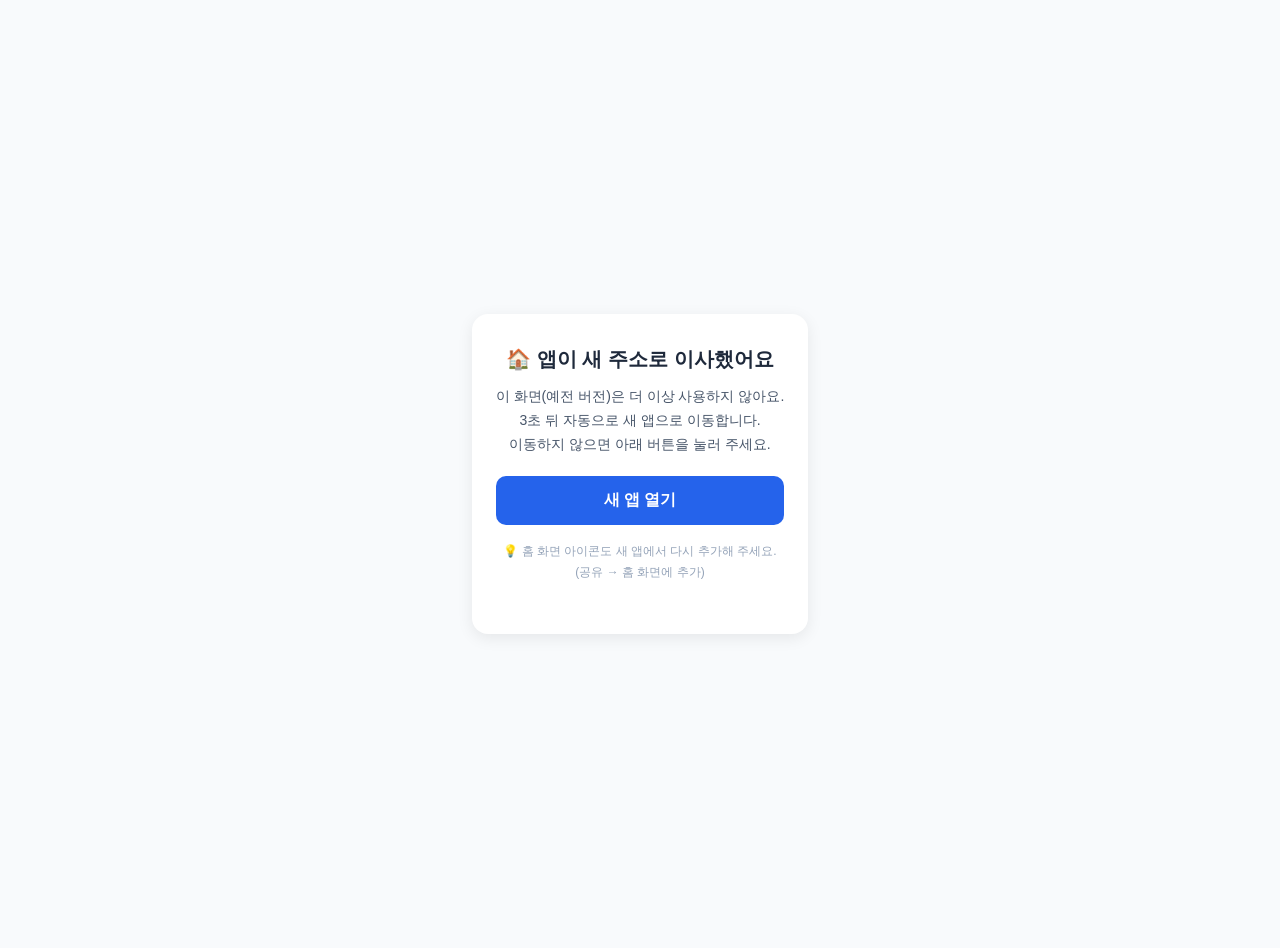
==== commit b7bb4b5e: "Add files via upload" ====
--- a/rent_app.html
+++ b/rent_app.html
@@ -1,10451 +1,33 @@
 <!DOCTYPE html>
 <html lang="ko">
 <head>
-    <meta charset="UTF-8">
-    <meta name="viewport" content="width=device-width, initial-scale=1.0, maximum-scale=1.0, user-scalable=no, viewport-fit=cover">
-    <meta name="apple-mobile-web-app-capable" content="yes">
-    <meta name="apple-mobile-web-app-status-bar-style" content="black-translucent">
-    <meta name="mobile-web-app-capable" content="yes">
-    <meta name="theme-color" content="#1e40af">
-    <meta name="format-detection" content="telephone=no">
-    <title>원룸관리앱</title>
-    <style>
-        * { margin: 0; padding: 0; box-sizing: border-box; }
-        :root {
-            --primary:        #1e40af;
-            --primary-light:  #3b82f6;
-            --primary-pale:   #EEF2FF;
-            --success:        #059669;
-            --success-light:  #D1FAE5;
-            --danger:         #DC2626;
-            --danger-light:   #FEE2E2;
-            --warning:        #D97706;
-            --warning-light:  #FEF3C7;
-            --info:           #0284C7;
-            --info-light:     #E0F2FE;
-            --text-primary:   #0F172A;
-            --text-secondary: #64748B;
-            --text-tertiary:  #94A3B8;
-            --bg-page:        #F1F5FF;
-            --bg-card:        #FFFFFF;
-            --border-color:   #E2E8F0;
-            --border-light:   #F1F5F9;
-            --shadow-sm:      0 1px 3px rgba(15,23,42,0.06), 0 1px 2px rgba(15,23,42,0.04);
-            --shadow-md:      0 4px 16px rgba(30,64,175,0.10), 0 1px 4px rgba(15,23,42,0.06);
-            --shadow-lg:      0 8px 32px rgba(30,64,175,0.15), 0 2px 8px rgba(15,23,42,0.08);
-            --radius-sm:      8px;
-            --radius-md:      14px;
-            --radius-lg:      20px;
-            --neutral-gray:   var(--text-secondary);
-            --safe-bottom:    max(0px, env(safe-area-inset-bottom));
-        }
-        html, body {
-            width: 100%; height: 100%;
-            font-family: -apple-system, BlinkMacSystemFont, 'Segoe UI', 'Noto Sans KR', sans-serif;
-            background: var(--bg-page);
-            color: var(--text-primary);
-            font-size: 16px; line-height: 1.5;
-            -webkit-user-select: none; user-select: none;
-            -webkit-touch-callout: none;
-        }
-        body { overflow: hidden; display: flex; flex-direction: column; }
-
-        /* ═══════════════════════════ APP SHELL ═══════════════════════════ */
-        .app-container {
-            display: flex; flex-direction: column;
-            height: 100vh; height: 100svh;
-            width: 100%; background: var(--bg-page);
-        }
-        .app-header {
-            background: #EEF1F9;
-            color: #1E293B;
-            padding: max(16px, env(safe-area-inset-top)) 16px 14px;
-            flex-shrink: 0;
-            display: flex; justify-content: space-between; align-items: center;
-            z-index: 100; position: relative;
-        }
-        .header-left { display: flex; flex-direction: column; gap: 2px; }
-        .header-title { font-size: 28px; font-weight: 800; letter-spacing: -0.8px; color: #1E293B; }
-        .header-subtitle { font-size: 13px; color: #94A3B8; font-weight: 500; }
-        .header-actions { display: flex; gap: 10px; }
-        .icon-btn {
-            background: white;
-            border: none;
-            color: #374151;
-            width: 58px; height: 58px;
-            border-radius: 16px;
-            cursor: pointer;
-            display: flex; flex-direction: column; align-items: center; justify-content: center; gap: 3px;
-            box-shadow: 0 2px 10px rgba(0,0,0,0.08);
-            transition: all 0.15s ease; touch-action: manipulation;
-            -webkit-tap-highlight-color: transparent;
-        }
-        .icon-btn .btn-icon { font-size: 20px; line-height: 1; }
-        .icon-btn .btn-label { font-size: 10px; font-weight: 700; color: #374151; white-space: nowrap; }
-        .icon-btn:active { transform: scale(0.93); box-shadow: 0 1px 4px rgba(0,0,0,0.1); }
-
-        .content-area {
-            flex: 1; overflow-y: auto; overflow-x: hidden;
-            -webkit-overflow-scrolling: touch; overscroll-behavior-y: contain;
-            padding-bottom: 32px;
-            background: #EEF1F9;
-        }
-        .page { display: none; animation: fadeIn 0.18s ease; }
-        .page.active { display: block; }
-        @keyframes fadeIn { from { opacity: 0; transform: translateY(4px); } to { opacity: 1; transform: translateY(0); } }
-
-        /* ═══════════════════════════ BOTTOM NAV ═══════════════════════════ */
-        .bottom-nav {
-            display: flex; align-items: flex-end;
-            background: white;
-            border-top: 1px solid #EAECF4;
-            padding: 6px 4px max(10px, env(safe-area-inset-bottom));
-            flex-shrink: 0; z-index: 100;
-            box-shadow: 0 -2px 16px rgba(0,0,0,0.07);
-        }
-        .nav-item {
-            flex: 1; padding: 7px 2px 4px;
-            text-align: center; cursor: pointer;
-            background: none; border: none; color: #9CA3AF;
-            transition: all 0.2s ease;
-            display: flex; flex-direction: column; align-items: center; gap: 3px;
-            position: relative; touch-action: manipulation;
-            -webkit-tap-highlight-color: transparent;
-            border-radius: 16px;
-            min-width: 0;
-        }
-        .nav-item .nav-label { font-size: 11px; }
-        .nav-item.active {
-            color: white;
-            background: #5856D6;
-            box-shadow: 0 4px 14px rgba(88,86,214,0.35);
-            padding: 9px 8px 7px;
-            margin: -3px 2px 0;
-            border-radius: 18px;
-        }
-        .nav-item.active .nav-label { color: white; font-weight: 700; }
-        .nav-icon { font-size: 20px; line-height: 1; }
-        .nav-item.active .nav-icon { font-size: 21px; }
-        .nav-label { font-size: 11px; font-weight: 600; letter-spacing: -0.2px; white-space: nowrap; }
-        /* 수납 FAB 버튼 */
-        .nav-item.nav-fab {
-            flex: 1; padding: 0 2px 4px;
-            background: none; margin: 0;
-            align-items: center; justify-content: flex-end;
-            flex-direction: column; gap: 3px;
-        }
-        .nav-fab-circle {
-            width: 52px; height: 52px; border-radius: 50%;
-            background: #5856D6;
-            display: flex; align-items: center; justify-content: center;
-            box-shadow: 0 4px 16px rgba(88,86,214,0.45);
-            margin-top: -18px; position: relative;
-        }
-        .nav-item.nav-fab .nav-icon { font-size: 22px; color: white; }
-        .nav-item.nav-fab .nav-label { color: #5856D6; font-weight: 700; font-size: 11px; }
-        .nav-item.nav-fab.active .nav-label { color: #5856D6; }
-        .nav-item.nav-fab .nav-badge {
-            position: absolute; top: -2px; right: -2px;
-            background: #EF4444; color: white;
-            border-radius: 10px; min-width: 18px; height: 18px;
-            display: flex; align-items: center; justify-content: center;
-            font-size: 11px; font-weight: 700; padding: 0 4px;
-            border: 2px solid white;
-        }
-        .nav-badge {
-            position: absolute; top: 6px; right: calc(50% - 18px);
-            background: var(--danger); color: white;
-            border-radius: 10px; min-width: 18px; height: 18px;
-            display: flex; align-items: center; justify-content: center;
-            font-size: 11px; font-weight: 700; padding: 0 4px;
-            border: 2px solid white;
-        }
-
-        /* ═══════════════════════════ CARDS ═══════════════════════════ */
-        .card {
-            background: var(--bg-card); border-radius: var(--radius-md);
-            padding: 16px; margin: 8px;
-            border: 1px solid var(--border-color);
-            box-shadow: var(--shadow-sm);
-            transition: all 0.15s ease; overflow: hidden;
-        }
-        .card:active { background: #F8FAFC; }
-        .card-title {
-            font-size: 15px; font-weight: 700; color: var(--text-primary); margin-bottom: 4px;
-        }
-        .card-sub { font-size: 13px; color: var(--text-secondary); }
-
-        /* ═══════════════════════════ KPI TILES ═══════════════════════════ */
-        .kpi-tile {
-            border-radius: var(--radius-md); padding: 16px 14px;
-            color: white; overflow: hidden; position: relative;
-            min-width: 0;
-        }
-        .kpi-tile::before {
-            content: ''; position: absolute;
-            top: -20px; right: -20px; width: 80px; height: 80px;
-            background: rgba(255,255,255,0.12); border-radius: 50%;
-        }
-        .kpi-blue  { background: linear-gradient(135deg, #1e3a8a, #2563eb); box-shadow: 0 4px 16px rgba(30,64,175,0.30); }
-        .kpi-green { background: linear-gradient(135deg, #065F46, #059669); box-shadow: 0 4px 16px rgba(5,150,105,0.30); }
-        .kpi-label {
-            font-size: 12px; font-weight: 600; opacity: 0.88;
-            margin-bottom: 6px; white-space: nowrap; position: relative; z-index: 1;
-        }
-        .kpi-value {
-            font-size: 20px; font-weight: 800; letter-spacing: -0.5px;
-            word-break: break-all; position: relative; z-index: 1;
-        }
-
-        /* stat-card (used in buildingDetail) */
-        .stat-card {
-            background: linear-gradient(135deg, var(--primary) 0%, var(--primary-light) 100%);
-            color: white; padding: 14px 10px; border-radius: var(--radius-md);
-            margin: 8px; text-align: center; box-shadow: var(--shadow-md);
-        }
-        .stat-label { font-size: 12px; opacity: 0.9; margin-bottom: 4px; font-weight: 500; }
-        .stat-value { font-size: 20px; font-weight: 800; letter-spacing: -0.5px; word-break: break-all; }
-
-        /* ═══════════════════════════ BADGES ═══════════════════════════ */
-        .badge {
-            display: inline-block; padding: 3px 9px;
-            border-radius: 20px; font-size: 12px; font-weight: 700; margin-right: 4px;
-        }
-        .badge-success { background: var(--success-light); color: var(--success); }
-        .badge-danger  { background: var(--danger-light);  color: var(--danger); }
-        .badge-warning { background: var(--warning-light); color: var(--warning); }
-        .badge-info    { background: var(--info-light);    color: var(--info); }
-        .badge-gray    { background: #F1F5F9; color: var(--text-secondary); }
-
-        /* ═══════════════════════════ BUTTONS ═══════════════════════════ */
-        .btn {
-            display: flex; align-items: center; justify-content: center; gap: 6px;
-            width: 100%; height: 50px; padding: 0 16px;
-            border-radius: var(--radius-sm); font-size: 15px; font-weight: 700;
-            cursor: pointer; border: none; transition: all 0.15s ease;
-            touch-action: manipulation; -webkit-tap-highlight-color: transparent;
-        }
-        .btn-block { width: calc(100% - 16px); margin: 0 8px 8px; display: flex; }
-        .btn-primary { background: var(--primary); color: white; box-shadow: 0 2px 8px rgba(30,64,175,0.25); }
-        .btn-primary:active { background: #1e3a8a; transform: scale(0.98); }
-        .btn-secondary { background: #F1F5F9; color: var(--primary); border: 1.5px solid var(--border-color); }
-        .btn-secondary:active { background: #E2E8F0; transform: scale(0.98); }
-        .btn-danger { background: var(--danger); color: white; }
-        .btn-danger:active { background: #B91C1C; transform: scale(0.98); }
-
-        /* ═══════════════════════════ FORMS ═══════════════════════════ */
-        .form-group { margin-bottom: 16px; }
-        .form-group label {
-            display: block; font-size: 14px; font-weight: 600;
-            color: var(--text-secondary); margin-bottom: 7px;
-        }
-        .form-group input,
-        .form-group select,
-        .form-group textarea {
-            width: 100%; padding: 12px 14px;
-            border: 1.5px solid var(--border-color); border-radius: 10px;
-            font-size: 15px; color: var(--text-primary); background: white;
-            transition: border-color 0.15s; -webkit-appearance: none;
-            touch-action: manipulation;
-        }
-        .form-group input:focus,
-        .form-group select:focus,
-        .form-group textarea:focus {
-            outline: none; border-color: var(--primary);
-            box-shadow: 0 0 0 3px rgba(30,64,175,0.10);
-        }
-        .form-group textarea { resize: none; height: 80px; line-height: 1.5; }
-
-        /* ═══════════════════════════ MODAL ═══════════════════════════ */
-        .modal-overlay {
-            display: none; position: fixed;
-            top: 0; left: 0; right: 0; bottom: 0;
-            background: rgba(15,23,42,0.55);
-            z-index: 1000; align-items: flex-end; justify-content: center;
-            backdrop-filter: blur(3px);
-        }
-        .modal-overlay.active { display: flex; animation: modalFadeIn 0.2s ease; }
-        @keyframes modalFadeIn { from { opacity: 0; } to { opacity: 1; } }
-        .modal-content {
-            background: white; width: 100%;
-            max-height: min(92vh, 92dvh); overflow-y: auto; overflow-x: hidden;
-            border-radius: var(--radius-lg) var(--radius-lg) 0 0;
-            padding: 0 16px max(32px, calc(env(safe-area-inset-bottom) + 24px));
-            -webkit-overflow-scrolling: touch; overscroll-behavior: contain;
-            animation: slideUp 0.25s ease;
-        }
-        @keyframes slideUp { from { transform: translateY(100%); } to { transform: translateY(0); } }
-        .modal-header {
-            display: flex; justify-content: space-between; align-items: center;
-            padding: 18px 0 14px; border-bottom: 1.5px solid var(--border-color);
-            margin-bottom: 18px; position: sticky; top: 0; background: white; z-index: 1;
-        }
-        .modal-header h2 { font-size: 19px; font-weight: 800; color: var(--text-primary); }
-        .modal-close {
-            background: #F1F5F9; border: none; width: 40px; height: 40px;
-            border-radius: 50%; font-size: 16px; cursor: pointer;
-            display: flex; align-items: center; justify-content: center;
-            color: var(--text-secondary); touch-action: manipulation;
-            -webkit-tap-highlight-color: transparent; font-weight: 700;
-        }
-        .modal-close:active { background: #E2E8F0; transform: scale(0.93); }
-
-        /* ═══════════════════════════ LIST ITEMS ═══════════════════════════ */
-        .list-item {
-            display: flex; align-items: center;
-            padding: 14px 12px; border-bottom: 1px solid var(--border-light);
-            gap: 12px; transition: background 0.1s;
-            touch-action: manipulation; -webkit-tap-highlight-color: transparent;
-            min-height: 70px;
-        }
-        .list-item:active { background: #F8FAFC; }
-        .list-item-avatar {
-            width: 46px; height: 46px; border-radius: 50%;
-            background: linear-gradient(135deg, var(--primary), var(--primary-light));
-            color: white; display: flex; align-items: center; justify-content: center;
-            font-size: 19px; font-weight: 800; flex-shrink: 0;
-        }
-        .list-item-content { flex: 1; min-width: 0; }
-        .list-item-title { font-size: 15px; font-weight: 700; color: var(--text-primary); margin-bottom: 3px; }
-        .list-item-subtitle { font-size: 13px; color: var(--text-secondary); line-height: 1.4; }
-        .list-item-right { display: flex; flex-direction: column; align-items: flex-end; gap: 4px; flex-shrink: 0; }
-        .list-item-amount { font-size: 16px; font-weight: 800; color: var(--primary); letter-spacing: -0.3px; }
-
-        /* ═══════════════════════════ TENANT CARDS ═══════════════════════════ */
-        .tc-add-btn {
-            display: flex; align-items: center; justify-content: center; gap: 8px;
-            margin: 14px 12px 10px; padding: 15px 0;
-            background: #2563EB; color: white;
-            border: none; border-radius: 14px;
-            font-size: 15px; font-weight: 800; cursor: pointer;
-            box-shadow: 0 4px 14px rgba(37,99,235,0.30);
-            width: calc(100% - 24px); touch-action: manipulation;
-        }
-        .tc-add-btn:active { background: #1D4ED8; }
-        .tc-search-wrap {
-            position: relative; margin: 0 12px 10px;
-        }
-        .tc-search-wrap .tc-search-icon {
-            position: absolute; left: 13px; top: 50%; transform: translateY(-50%);
-            font-size: 15px; pointer-events: none;
-        }
-        .tc-search-wrap input {
-            width: 100%; padding: 11px 14px 11px 38px;
-            border: 1.5px solid #E2E8F0; border-radius: 12px;
-            background: white; font-size: 14px; color: #1E293B;
-            box-sizing: border-box; outline: none;
-            -webkit-user-select: text; user-select: text;
-        }
-        .tc-search-wrap input:focus { border-color: #2563EB; }
-        .tc-tab-bar {
-            display: flex; gap: 0; margin: 0 12px 12px;
-            background: #F1F5F9; border-radius: 12px; padding: 4px;
-        }
-        .tc-tab-btn {
-            flex: 1; padding: 9px 8px; border: none;
-            background: transparent; border-radius: 9px;
-            font-size: 14px; font-weight: 600; color: #64748B;
-            cursor: pointer; touch-action: manipulation;
-            transition: all 0.15s ease;
-        }
-        .tc-tab-btn.active {
-            background: white; color: #2563EB; font-weight: 700;
-            box-shadow: 0 1px 4px rgba(0,0,0,0.10);
-        }
-        .tc-card {
-            background: white; border-radius: 16px;
-            margin: 0 12px 12px;
-            border: 1px solid #EAECF4;
-            box-shadow: 0 2px 8px rgba(0,0,0,0.06);
-            overflow: hidden;
-        }
-        .tc-card-header {
-            display: flex; align-items: center; justify-content: space-between;
-            padding: 10px 14px 9px;
-            background: #F8FAFC; border-bottom: 1px solid #EAECF4;
-        }
-        .tc-header-left { display: flex; align-items: center; gap: 6px; }
-        .tc-header-icon { font-size: 14px; }
-        .tc-header-building { font-size: 13px; font-weight: 700; color: #1E293B; }
-        .tc-status-badge { font-size: 11px; font-weight: 700; padding: 3px 9px; border-radius: 20px; }
-        .tc-card-body {
-            display: flex; align-items: flex-start; gap: 12px;
-            padding: 14px 14px 12px;
-        }
-        .tc-avatar {
-            width: 52px; height: 52px; border-radius: 50%;
-            background: linear-gradient(135deg, #3B82F6, #1D4ED8);
-            color: white; font-size: 22px; font-weight: 900;
-            display: flex; align-items: center; justify-content: center;
-            flex-shrink: 0; margin-top: 2px;
-        }
-        .tc-info { flex: 1; min-width: 0; }
-        .tc-name { font-size: 18px; font-weight: 900; color: #1E293B; margin-bottom: 5px; }
-        .tc-detail { font-size: 12.5px; color: #64748B; display: flex; align-items: center; gap: 5px; margin-top: 3px; line-height: 1.4; }
-        .tc-rent-col { text-align: right; flex-shrink: 0; padding-top: 2px; }
-        .tc-rent-label { font-size: 10px; color: #94A3B8; font-weight: 600; margin-bottom: 3px; white-space: nowrap; }
-        .tc-rent-amount { font-size: 16px; font-weight: 900; color: #2563EB; white-space: nowrap; }
-        .tc-rent-chevron { font-size: 13px; color: #94A3B8; margin-left: 2px; }
-        /* 생년월일 + 직업 행 */
-        .tc-meta-row {
-            display: flex; align-items: center;
-            padding: 9px 14px; border-top: 1px solid #F1F5F9;
-            font-size: 12.5px; color: #64748B;
-        }
-        .tc-meta-cell { display: flex; align-items: center; gap: 5px; flex: 1; }
-        .tc-meta-divider { width: 1px; height: 14px; background: #E2E8F0; margin: 0 10px; flex-shrink: 0; }
-        /* 메모 행 */
-        .tc-memo-row {
-            display: flex; align-items: flex-start; gap: 6px;
-            padding: 0 14px 10px; font-size: 12.5px; color: #64748B;
-        }
-        /* 누적 미납 행 (보증금 제외) */
-        .tc-unpaid-row {
-            display: flex; align-items: center; gap: 6px;
-            margin: 0 14px 10px;
-            padding: 8px 12px;
-            border-radius: 10px;
-            background: #FEF2F2;
-            border: 1px solid #FECACA;
-            color: #B91C1C;
-            font-size: 13px;
-            font-weight: 700;
-            letter-spacing: -0.2px;
-        }
-        .tc-unpaid-row .tc-unpaid-icon { font-size: 14px; line-height: 1; }
-        .tc-unpaid-row .tc-unpaid-amount { margin-left: auto; font-variant-numeric: tabular-nums; }
-        .tc-actions { display: flex; gap: 8px; padding: 0 14px 14px; }
-        .tc-btn-outline {
-            flex: 1; padding: 10px 0;
-            border: 1.5px solid #2563EB; border-radius: 10px;
-            background: white; color: #2563EB;
-            font-size: 13px; font-weight: 700; cursor: pointer;
-            touch-action: manipulation;
-        }
-        .tc-btn-fill {
-            flex: 1; padding: 10px 0; border: none; border-radius: 10px;
-            background: #2563EB; color: white;
-            font-size: 13px; font-weight: 700; cursor: pointer;
-            touch-action: manipulation;
-        }
-        .tc-past-card {
-            background: white; border-radius: 14px;
-            margin: 0 12px 10px; padding: 14px;
-            border: 1px solid #EAECF4;
-            box-shadow: 0 1px 4px rgba(0,0,0,0.05);
-            opacity: 0.8;
-            transition: opacity 0.15s, box-shadow 0.15s, transform 0.12s;
-            -webkit-tap-highlight-color: transparent;
-        }
-        .tc-past-card:hover { opacity: 1; box-shadow: 0 3px 12px rgba(0,0,0,0.10); }
-        .tc-past-card:active { transform: scale(0.98); opacity: 0.9; }
-        .tc-past-header {
-            display: flex; align-items: center; justify-content: space-between;
-            margin-bottom: 10px;
-        }
-        .tc-past-name { font-size: 15px; font-weight: 700; color: #374151; }
-        .tc-past-room { font-size: 12px; color: #94A3B8; margin-top: 2px; }
-        .tc-past-badge { font-size: 11px; font-weight: 700; padding: 3px 9px; border-radius: 20px; background: #F1F5F9; color: #6B7280; }
-        .tc-past-dates { font-size: 12px; color: #6B7280; }
-
-        /* ═══════════════════════════ TENANT DETAIL PAGE ═══════════════════════════ */
-        .td-overlay {
-            display: none; position: fixed;
-            top: 0; left: 0; right: 0; bottom: 0;
-            z-index: 1100; background: #EEF1F9;
-            flex-direction: column; overflow: hidden;
-        }
-        .td-overlay.active { display: flex; }
-        .td-header {
-            display: flex; align-items: center; justify-content: space-between;
-            padding: max(14px, env(safe-area-inset-top)) 16px 14px;
-            background: #EEF1F9; flex-shrink: 0;
-        }
-        .td-back-btn {
-            background: white; border: none; width: 40px; height: 40px;
-            border-radius: 12px; font-size: 18px; cursor: pointer;
-            display: flex; align-items: center; justify-content: center;
-            box-shadow: 0 1px 6px rgba(0,0,0,0.10); color: #1E293B;
-            touch-action: manipulation;
-        }
-        .td-header-title { font-size: 17px; font-weight: 800; color: #1E293B; }
-        .td-edit-btn {
-            background: white; border: none; height: 36px; padding: 0 14px;
-            border-radius: 10px; font-size: 14px; font-weight: 700; color: #2563EB;
-            cursor: pointer; box-shadow: 0 1px 6px rgba(0,0,0,0.10);
-            touch-action: manipulation;
-        }
-        .td-body {
-            flex: 1; overflow-y: auto; overflow-x: hidden;
-            padding: 0 0 100px; -webkit-overflow-scrolling: touch;
-        }
-        /* Hero card */
-        .td-hero-card {
-            background: white; margin: 0 12px 12px;
-            border-radius: 18px; border: 1px solid #EAECF4;
-            box-shadow: 0 2px 12px rgba(0,0,0,0.07); overflow: hidden;
-        }
-        .td-hero-top {
-            display: flex; align-items: center; justify-content: space-between;
-            padding: 12px 14px 10px; background: #F8FAFC;
-            border-bottom: 1px solid #EAECF4;
-        }
-        .td-hero-building { font-size: 13px; font-weight: 700; color: #1E293B; display: flex; align-items: center; gap: 5px; }
-        .td-hero-badge { font-size: 11px; font-weight: 700; padding: 3px 9px; border-radius: 20px; }
-        .td-hero-main {
-            display: flex; align-items: flex-start; gap: 12px;
-            padding: 14px 14px 10px;
-        }
-        .td-avatar {
-            width: 52px; height: 52px; border-radius: 50%; flex-shrink: 0;
-            background: linear-gradient(135deg, #3B82F6, #1D4ED8);
-            color: white; font-size: 22px; font-weight: 900;
-            display: flex; align-items: center; justify-content: center;
-        }
-        .td-hero-info { flex: 1; min-width: 0; }
-        .td-hero-name { font-size: 20px; font-weight: 900; color: #1E293B; margin-bottom: 5px; }
-        .td-hero-contact { font-size: 13px; color: #64748B; display: flex; align-items: center; gap: 5px; margin-top: 3px; }
-        .td-hero-rent-col { text-align: right; flex-shrink: 0; }
-        .td-hero-rent-label { font-size: 10px; color: #94A3B8; font-weight: 600; margin-bottom: 2px; }
-        .td-hero-rent-amount { font-size: 18px; font-weight: 900; color: #2563EB; white-space: nowrap; }
-        .td-hero-rows { padding: 0 14px 10px; border-top: 1px solid #F1F5F9; margin-top: 6px; }
-        .td-hero-row {
-            display: flex; align-items: flex-start; justify-content: space-between;
-            padding: 7px 0; border-bottom: 1px solid #F8FAFC;
-            font-size: 13px;
-        }
-        .td-hero-row:last-child { border-bottom: none; }
-        .td-hero-row-label { color: #64748B; display: flex; align-items: center; gap: 5px; flex-shrink: 0; }
-        .td-hero-row-value { color: #1E293B; font-weight: 600; text-align: right; max-width: 62%; }
-        .td-hero-btns { display: flex; gap: 8px; padding: 4px 14px 14px; }
-        .td-hero-btn-outline {
-            flex: 1; padding: 11px 0; border: 1.5px solid #2563EB; border-radius: 12px;
-            background: white; color: #2563EB; font-size: 14px; font-weight: 700;
-            cursor: pointer; display: flex; align-items: center; justify-content: center; gap: 5px;
-            touch-action: manipulation;
-        }
-        .td-hero-btn-fill {
-            flex: 1; padding: 11px 0; border: none; border-radius: 12px;
-            background: #2563EB; color: white; font-size: 14px; font-weight: 700;
-            cursor: pointer; display: flex; align-items: center; justify-content: center; gap: 5px;
-            touch-action: manipulation;
-        }
-        /* Sections */
-        .td-section { margin: 0 12px 12px; }
-        .td-section-title { font-size: 15px; font-weight: 800; color: #1E293B; margin-bottom: 8px; padding-left: 2px; }
-        .td-section-card {
-            background: white; border-radius: 16px;
-            border: 1px solid #EAECF4;
-            box-shadow: 0 1px 6px rgba(0,0,0,0.05); overflow: hidden;
-        }
-        .td-amount-pair {
-            display: flex; border-bottom: 1px solid #F1F5F9;
-        }
-        .td-amount-cell {
-            flex: 1; padding: 14px 14px 12px;
-        }
-        .td-amount-cell:first-child { border-right: 1px solid #F1F5F9; }
-        .td-amount-cell-label { font-size: 11px; color: #94A3B8; font-weight: 600; margin-bottom: 4px; }
-        .td-amount-cell-value { font-size: 17px; font-weight: 900; color: #1E293B; }
-        .td-info-row {
-            display: flex; align-items: center; justify-content: space-between;
-            padding: 11px 14px; border-bottom: 1px solid #F8FAFC; font-size: 13px;
-        }
-        .td-info-row:last-child { border-bottom: none; }
-        .td-info-label { color: #64748B; display: flex; align-items: center; gap: 6px; }
-        .td-info-value { color: #1E293B; font-weight: 600; text-align: right; max-width: 60%; word-break: break-word; }
-        .td-pay-status-row {
-            display: flex; align-items: center; justify-content: space-between;
-            margin: 2px 10px 10px; padding: 10px 12px;
-            border-radius: 10px; font-size: 13px; font-weight: 700;
-        }
-        .td-pay-ok { background: #DCFCE7; color: #166534; }
-        .td-pay-fail { background: #FEE2E2; color: #991B1B; }
-        .td-pay-none { background: #F1F5F9; color: #475569; }
-        .td-rent-history-btn {
-            display: flex; align-items: center; justify-content: space-between;
-            padding: 11px 14px; font-size: 13px; font-weight: 700;
-            color: #2563EB; cursor: pointer; border-top: 1px solid #F1F5F9;
-            background: none; border-left: none; border-right: none; border-bottom: none;
-            width: 100%; touch-action: manipulation;
-            transition: background 0.15s;
-            -webkit-tap-highlight-color: transparent;
-        }
-        .td-rent-history-btn:active { background: #EFF6FF; }
-        .td-rent-history-btn.expanded { color: #6B7280; background: #F8FAFC; }
-        /* Deposit refund badge */
-        .td-deposit-ok { background: #DCFCE7; color: #166534; border-radius: 10px; padding: 8px 12px; margin: 8px 10px; font-size: 13px; font-weight: 700; }
-        /* Bottom action bar */
-        .td-bottom-bar {
-            position: fixed; bottom: 0; left: 0; right: 0;
-            padding: 12px 16px max(12px, env(safe-area-inset-bottom));
-            background: white; border-top: 1px solid #EAECF4;
-            display: flex; gap: 10px; z-index: 1200;
-        }
-        .td-bottom-btn-danger {
-            flex: 1; padding: 13px 0; border: 1.5px solid #EF4444; border-radius: 12px;
-            background: white; color: #EF4444; font-size: 14px; font-weight: 700;
-            cursor: pointer; touch-action: manipulation;
-        }
-        .td-bottom-btn-outline {
-            flex: 1; padding: 13px 0; border: 1.5px solid #2563EB; border-radius: 12px;
-            background: white; color: #2563EB; font-size: 14px; font-weight: 700;
-            cursor: pointer; touch-action: manipulation;
-        }
-        .td-bottom-btn-fill {
-            flex: 1; padding: 13px 0; border: none; border-radius: 12px;
-            background: #2563EB; color: white; font-size: 14px; font-weight: 700;
-            cursor: pointer; touch-action: manipulation;
-        }
-        /* rent history in detail */
-        .td-rent-item {
-            display: flex; align-items: center; justify-content: space-between;
-            padding: 10px 14px; border-bottom: 1px solid #F8FAFC; font-size: 13px;
-        }
-        .td-rent-item:last-child { border-bottom: none; }
-        .td-rent-item-label { color: #374151; font-weight: 600; }
-        .td-rent-item-sub { font-size: 11px; color: #94A3B8; margin-top: 2px; }
-        .td-rent-item-right { text-align: right; }
-        .td-rent-item-amount { font-size: 14px; font-weight: 800; color: #1E293B; }
-        .td-badge-ok { background: #DCFCE7; color: #166534; font-size: 10px; font-weight: 700; padding: 2px 7px; border-radius: 12px; margin-top: 3px; display: inline-block; }
-        .td-badge-fail { background: #FEE2E2; color: #DC2626; font-size: 10px; font-weight: 700; padding: 2px 7px; border-radius: 12px; margin-top: 3px; display: inline-block; }
-        .td-badge-partial { background: #FEF3C7; color: #D97706; font-size: 10px; font-weight: 700; padding: 2px 7px; border-radius: 12px; margin-top: 3px; display: inline-block; }
-
-        /* ═══════════════════════════ TOAST ═══════════════════════════ */
-        .toast {
-            position: fixed; bottom: 80px; left: 16px; right: 16px;
-            background: #1E293B; color: white;
-            padding: 12px 16px; border-radius: 12px;
-            z-index: 2000; animation: slideUp 0.3s ease;
-            font-size: 14px; font-weight: 600;
-            box-shadow: 0 4px 20px rgba(0,0,0,0.2);
-        }
-        .toast.error { background: var(--danger); }
-        .toast.success { background: var(--success); }
-
-        /* ═══════════════════════════ DASHBOARD ═══════════════════════════ */
-        .dash-hero {
-            background: linear-gradient(135deg, #1a3587 0%, #1e40af 60%, #2563eb 100%);
-            padding: 20px 16px 18px; margin: 0; position: relative; overflow: hidden;
-        }
-        .dash-hero::before {
-            content: ''; position: absolute;
-            top: -30px; right: -20px; width: 110px; height: 110px;
-            background: rgba(255,255,255,0.07); border-radius: 50%;
-        }
-        .dash-hero::after {
-            content: ''; position: absolute;
-            bottom: -40px; right: 40px; width: 80px; height: 80px;
-            background: rgba(255,255,255,0.05); border-radius: 50%;
-        }
-        .dash-hero-inner { display: flex; align-items: center; justify-content: space-between; gap: 12px; }
-        .dash-hero-left { flex: 1; min-width: 0; }
-        .dash-hero-right { flex-shrink: 0; display: flex; align-items: center; justify-content: center; }
-        /* hero KPI */
-        .hero-kpi-label { font-size: 12px; color: rgba(255,255,255,0.72); font-weight: 500; margin-bottom: 2px; }
-        .hero-kpi-value { font-size: 26px; font-weight: 900; color: white; letter-spacing: -0.8px; line-height: 1.15; }
-        .hero-kpi-value.secondary { font-size: 22px; color: rgba(255,255,255,0.88); }
-        .hero-kpi-divider { border: none; border-top: 1px solid rgba(255,255,255,0.18); margin: 11px 0 10px; }
-        /* compat hidden */
-        .dash-month-row { display: none; }
-        .collection-rate-label { display: none; }
-        .dash-subtitle { display: none; }
-
-        .kpi-row {
-            display: grid; grid-template-columns: 1fr 1fr;
-            gap: 10px; margin: 10px 12px 0;
-        }
-
-        /* Section headers */
-        .dash-section { margin: 16px 0 0; }
-        .dash-section-header {
-            display: flex; align-items: center; justify-content: space-between;
-            padding: 0 16px; margin-bottom: 8px;
-        }
-        .dash-section-label {
-            font-size: 15px; font-weight: 700;
-            color: var(--text-primary);
-        }
-        .dash-section-more {
-            font-size: 13px; color: var(--text-tertiary); cursor: pointer;
-            display: flex; align-items: center; gap: 2px;
-        }
-        /* 공실 KPI 인라인 배지 */
-        .vacant-kpi-badge {
-            display: inline-flex; align-items: center; gap: 4px;
-            margin-left: 8px;
-            padding: 2px 8px; border-radius: 999px;
-            background: #FEF3C7; color: #92400E;
-            font-size: 11px; font-weight: 700;
-            white-space: nowrap; letter-spacing: -0.2px;
-        }
-        .vacant-kpi-badge.hidden { display: none; }
-        /* Annual summary grid */
-        .annual-stat-grid {
-            display: grid; grid-template-columns: 1fr 1fr 1fr 1fr;
-            gap: 8px; padding: 0 12px;
-        }
-        .annual-stat-card {
-            background: var(--bg-card); border: 1px solid var(--border-color);
-            border-radius: var(--radius-md); padding: 12px 8px;
-            text-align: center;
-        }
-        .annual-stat-label {
-            font-size: 11px; color: var(--text-tertiary);
-            font-weight: 600; margin-bottom: 5px; letter-spacing: 0.02em;
-        }
-        .annual-stat-val {
-            font-size: 13px; font-weight: 800; color: var(--text-primary);
-            line-height: 1.2;
-        }
-        .annual-income  { color: #2563EB; }
-        .annual-expense { color: #DC2626; }
-        .annual-profit  { color: #16A34A; }
-        .annual-occ     { color: #7C3AED; }
-        .annual-profit.loss { color: #DC2626; }
-        /* Recent payments */
-        .recent-pay-card {
-            background: var(--bg-card); border-radius: var(--radius-md);
-            margin: 0 12px 1px; padding: 13px 16px;
-            border: 1px solid var(--border-color);
-        }
-        .recent-pay-card:first-child { border-radius: var(--radius-md) var(--radius-md) 0 0; }
-        .recent-pay-card:last-child  { border-radius: 0 0 var(--radius-md) var(--radius-md); margin-bottom: 0; border-top: none; }
-        .recent-pay-card:only-child  { border-radius: var(--radius-md); margin-bottom: 0; border-top: 1px solid var(--border-color); }
-        .recent-pay-row { display: flex; align-items: center; justify-content: space-between; }
-        .recent-pay-who { font-size: 14px; font-weight: 700; color: var(--text-primary); }
-        .recent-pay-room { font-size: 14px; font-weight: 400; color: var(--text-secondary); margin-right: 4px; }
-        .recent-pay-date { font-size: 12px; color: var(--text-tertiary); margin-top: 2px; }
-        .recent-pay-amount { font-size: 15px; font-weight: 700; color: var(--text-primary); }
-        .recent-pay-empty { text-align: center; padding: 20px 16px; color: var(--text-tertiary); font-size: 13px; }
-        .alert-card {
-            display: flex; align-items: center; gap: 12px;
-            border-radius: var(--radius-md);
-            margin: 0 12px 8px; padding: 14px 14px;
-            cursor: pointer; touch-action: manipulation;
-            -webkit-tap-highlight-color: transparent; transition: all 0.15s;
-            border: none; box-shadow: none;
-        }
-        .alert-card:active { transform: scale(0.98); opacity: 0.85; }
-        .alert-card.ac-danger  { background: #FFF1F2; }
-        .alert-card.ac-warning { background: #FFFBEB; }
-        .alert-card.ac-info    { background: #EFF6FF; }
-        .alert-card.ac-yellow  { background: #FEFCE8; }
-        .alert-card.ac-purple  { background: #F5F3FF; }
-        .alert-card.ac-orange  { background: #FFF7ED; }
-        /* icon box */
-        .alert-icon-box {
-            width: 40px; height: 40px; border-radius: 10px; flex-shrink: 0;
-            display: flex; align-items: center; justify-content: center; font-size: 19px;
-        }
-        .ac-danger  .alert-icon-box { background: #FECDD3; }
-        .ac-warning .alert-icon-box { background: #FED7AA; }
-        .ac-info    .alert-icon-box { background: #BAE6FD; }
-        .ac-yellow  .alert-icon-box { background: #FEF08A; }
-        .ac-purple  .alert-icon-box { background: #DDD6FE; }
-        .ac-orange  .alert-icon-box { background: #FED7AA; }
-        /* body */
-        .alert-card-body { flex: 1; min-width: 0; }
-        .alert-card-title { font-size: 14px; font-weight: 700; margin-bottom: 1px; color: var(--text-primary); }
-        .alert-card-desc  { font-size: 12px; color: var(--text-secondary); line-height: 1.3; }
-        /* right-side value */
-        .alert-card-value { font-size: 13px; font-weight: 700; flex-shrink: 0; text-align: right; white-space: nowrap; }
-        .ac-danger  .alert-card-value { color: #BE123C; }
-        .ac-warning .alert-card-value { color: #B45309; }
-        .ac-info    .alert-card-value { color: #1D4ED8; }
-        .ac-yellow  .alert-card-value { color: #92400E; }
-        .ac-purple  .alert-card-value { color: #5B21B6; }
-        .ac-orange  .alert-card-value { color: #9A3412; }
-        .alert-card-arrow { display: none; }
-
-        /* quick actions */
-        .dashboard-actions {
-            display: grid; grid-template-columns: 1fr 1fr;
-            gap: 10px; margin: 0 12px 12px;
-        }
-        .quick-action {
-            background: var(--bg-card);
-            border: 1px solid var(--border-color);
-            border-radius: var(--radius-md);
-            padding: 16px 10px;
-            text-align: center; cursor: pointer;
-            transition: all 0.15s; touch-action: manipulation;
-            -webkit-tap-highlight-color: transparent;
-            min-height: 82px;
-            display: flex; flex-direction: column; align-items: center; justify-content: center;
-            gap: 7px; box-shadow: var(--shadow-sm);
-        }
-        .quick-action:active { background: #EEF2FF; border-color: var(--primary); transform: scale(0.97); }
-        .quick-action-icon { font-size: 26px; line-height: 1; }
-        .quick-action div:last-child { font-size: 13px; font-weight: 700; color: var(--text-primary); }
-
-        /* ═══════════════════════════ TENANTS PAGE ═══════════════════════════ */
-        .page-header {
-            background: var(--bg-card); padding: 14px 16px 12px;
-            border-bottom: 1px solid var(--border-color);
-        }
-        .page-header-title { font-size: 18px; font-weight: 800; color: var(--text-primary); }
-        .segment-control {
-            display: flex; gap: 0; background: #F1F5F9;
-            border-radius: 10px; padding: 3px; margin: 10px 12px;
-        }
-        .seg-btn {
-            flex: 1; padding: 9px 8px; border: none;
-            background: transparent; border-radius: 8px;
-            font-size: 14px; font-weight: 600; color: var(--text-secondary);
-            cursor: pointer; transition: all 0.15s;
-            touch-action: manipulation; -webkit-tap-highlight-color: transparent;
-        }
-        .seg-btn.active {
-            background: white; color: var(--primary);
-            box-shadow: 0 1px 4px rgba(0,0,0,0.10);
-        }
-
-        /* ═══════════════════════════ RENT PAGE ═══════════════════════════ */
-        .page-toolbar {
-            margin: 12px 12px 8px;
-            display: flex; gap: 8px; align-items: center;
-        }
-        .page-toolbar .btn { flex: 1; margin: 0; }
-        .summary-panel {
-            margin: 10px 12px 12px;
-            background: white;
-            border: 1px solid var(--border-color);
-            border-radius: var(--radius-sm);
-            box-shadow: var(--shadow-sm);
-            overflow: hidden;
-        }
-        .summary-panel-head {
-            display: flex; align-items: center; justify-content: space-between;
-            padding: 13px 14px 10px;
-            border-bottom: 1px solid var(--border-light);
-        }
-        .summary-panel-title {
-            font-size: 14px; font-weight: 800; color: var(--text-primary);
-        }
-        .summary-panel-sub {
-            font-size: 12px; color: var(--text-tertiary); font-weight: 600;
-        }
-        .summary-grid {
-            display: grid; grid-template-columns: repeat(3, 1fr);
-            gap: 1px; background: var(--border-light);
-        }
-        .summary-cell {
-            background: white; padding: 13px 10px;
-            min-width: 0;
-        }
-        .summary-label {
-            font-size: 11px; color: var(--text-tertiary);
-            font-weight: 700; margin-bottom: 4px; white-space: nowrap;
-        }
-        .summary-value {
-            font-size: 15px; color: var(--text-primary);
-            font-weight: 900; letter-spacing: 0; overflow-wrap: anywhere;
-        }
-        .summary-value.primary { color: var(--primary); }
-        .summary-value.success { color: var(--success); }
-        .summary-value.danger { color: var(--danger); }
-        .summary-actions {
-            display: flex; gap: 8px; padding: 10px 12px 12px;
-        }
-        .summary-mini-btn {
-            flex: 1; min-height: 42px; border-radius: 8px;
-            border: 1px solid var(--border-color); background: #F8FAFC;
-            color: var(--primary); font-size: 13px; font-weight: 800;
-            cursor: pointer; touch-action: manipulation;
-        }
-        .rent-year-card {
-            background: white; border-radius: var(--radius-md);
-            padding: 14px 12px; margin: 8px 12px;
-            box-shadow: var(--shadow-sm); border: 1px solid var(--border-color);
-            touch-action: manipulation; -webkit-tap-highlight-color: transparent;
-            user-select: none; -webkit-user-select: none;
-        }
-        .rent-year-card-header {
-            display: flex; justify-content: space-between;
-            align-items: flex-start; margin-bottom: 12px;
-        }
-        .rent-year-card-name { font-weight: 900; font-size: 16px; color: var(--text-primary); }
-        .rent-year-card-sub { font-size: 13px; color: var(--text-secondary); margin-top: 2px; }
-        .rent-year-card-summary {
-            display: flex; align-items: center; gap: 6px;
-            font-size: 12px; text-align: right; white-space: nowrap; flex-shrink: 0;
-        }
-        .rent-summary-pill {
-            display: inline-flex; align-items: center; gap: 3px;
-            padding: 4px 7px; border-radius: 999px;
-            background: #F8FAFC; font-weight: 800;
-        }
-        .rent-summary-pill.ok { color: var(--success); background: var(--success-light); }
-        .rent-summary-pill.bad { color: var(--danger); background: var(--danger-light); }
-        .rent-months-grid { display: grid; grid-template-columns: repeat(6,1fr); gap: 6px; }
-        .rent-month-cell {
-            text-align: center; min-height: 56px;
-            padding: 7px 2px 6px; border-radius: 8px; cursor: pointer;
-            border: 1px solid transparent;
-            display: flex; flex-direction: column; align-items: center; justify-content: center;
-            transition: transform 0.1s ease, opacity 0.1s ease;
-            touch-action: manipulation; -webkit-tap-highlight-color: transparent;
-            user-select: none; -webkit-user-select: none;
-        }
-        .rent-month-cell:active { transform: scale(0.92); opacity: 0.8; }
-        .rent-month-cell.paid    { background: #DCFCE7; border-color: #86EFAC; color: #166534; }
-        .rent-month-cell.pending { background: #FEE2E2; border-color: #FCA5A5; color: #991B1B; }
-        .rent-month-cell.partial { background: #FEF9C3; border-color: #FDE047; color: #713F12; }
-        .rent-month-cell.none    { background: #F8FAFC; border-color: var(--border-color); color: var(--text-tertiary); }
-        .rent-month-cell .m-label { font-size: 12px; font-weight: 700; margin-bottom: 2px; line-height: 1; }
-        .rent-month-cell .m-icon  { font-size: 15px; line-height: 1; font-weight: 900; }
-        .rent-month-cell .m-date  { font-size: 11px; margin-top: 2px; line-height: 1; opacity: 0.85; }
-
-        /* 건물 필터 칩 */
-        .rent-building-filter {
-            display: flex; gap: 6px; padding: 6px 12px;
-            overflow-x: auto; -webkit-overflow-scrolling: touch;
-            scrollbar-width: none;
-        }
-        .rent-building-filter::-webkit-scrollbar { display: none; }
-        .rent-bld-chip {
-            flex-shrink: 0; padding: 5px 14px; border-radius: 20px;
-            border: 1.5px solid var(--border-color); background: white;
-            font-size: 13px; font-weight: 600; color: var(--text-secondary);
-            cursor: pointer; white-space: nowrap;
-            transition: background 0.15s, color 0.15s, border-color 0.15s;
-            -webkit-tap-highlight-color: transparent;
-        }
-        .rent-bld-chip.active {
-            background: var(--primary); color: white; border-color: var(--primary);
-        }
-        .rent-legend-bar {
-            display: flex; gap: 6px 10px; margin: 8px 12px; padding: 10px 12px;
-            background: white; border: 1px solid var(--border-color); border-radius: var(--radius-sm);
-            font-size: 12px; font-weight: 700;
-            align-items: center; flex-wrap: wrap;
-            touch-action: manipulation; -webkit-tap-highlight-color: transparent;
-            user-select: none; -webkit-user-select: none;
-        }
-        .legend-item { display: inline-flex; align-items: center; gap: 4px; white-space: nowrap; }
-        .legend-dot {
-            width: 11px; height: 11px; border-radius: 3px;
-            display: inline-block; flex-shrink: 0;
-        }
-        .rent-generate-btn {
-            margin-left: auto; padding: 0 14px; height: 40px;
-            font-size: 13px; font-weight: 600; border-radius: 10px;
-            white-space: nowrap; flex-shrink: 0;
-            touch-action: manipulation; -webkit-tap-highlight-color: transparent;
-        }
-        #rentPage .month-selector button {
-            width: 44px; height: 44px; font-size: 18px;
-            touch-action: manipulation; -webkit-tap-highlight-color: transparent;
-            user-select: none; -webkit-user-select: none;
-        }
-        #rentPage .month-selector span { font-size: 17px; }
-        #rentPage .btn { touch-action: manipulation; -webkit-tap-highlight-color: transparent; user-select: none; }
-
-        /* ═══════════════════════════ FILTER & SEARCH ═══════════════════════════ */
-        .search-bar { margin: 10px 12px 6px; position: relative; }
-        .search-bar input {
-            width: 100%; padding: 10px 14px 10px 40px;
-            border: 1.5px solid var(--border-color); border-radius: 12px;
-            font-size: 14px; background: var(--bg-card);
-            -webkit-user-select: text; user-select: text;
-        }
-        .search-bar input:focus { border-color: var(--primary); outline: none; }
-        .search-bar::before {
-            content: '🔍'; position: absolute;
-            left: 12px; top: 50%; transform: translateY(-50%);
-            font-size: 15px;
-        }
-
-        .filter-btn {
-            padding: 10px 16px; border-radius: 10px;
-            border: 1.5px solid var(--border-color); background: white;
-            font-size: 14px; font-weight: 700; cursor: pointer;
-            color: var(--text-secondary); white-space: nowrap;
-            touch-action: manipulation; -webkit-tap-highlight-color: transparent;
-            min-height: 44px; flex: 1 1 auto; text-align: center;
-        }
-        .filter-btn.active {
-            background: var(--primary); border-color: var(--primary);
-            color: white; box-shadow: 0 2px 8px rgba(30,64,175,0.22);
-        }
-
-        .tab-buttons {
-            display: flex; gap: 0; margin: 8px 12px;
-            background: #F1F5F9; border-radius: 12px; padding: 3px;
-        }
-        .tab-btn {
-            flex: 1; padding: 10px 8px; border: none;
-            background: transparent; border-radius: 9px;
-            font-size: 14px; font-weight: 600; color: var(--text-secondary);
-            cursor: pointer; transition: all 0.15s;
-            touch-action: manipulation; -webkit-tap-highlight-color: transparent;
-        }
-        .tab-btn.active {
-            background: white; color: var(--primary);
-            box-shadow: 0 1px 4px rgba(0,0,0,0.10);
-        }
-
-        /* ═══════════════════════════ MONTH SELECTOR ═══════════════════════════ */
-        .month-selector {
-            display: flex; align-items: center; justify-content: space-between;
-            margin: 10px 12px 8px; padding: 10px 14px;
-            background: var(--bg-card); border-radius: var(--radius-sm);
-            border: 1px solid var(--border-color); box-shadow: var(--shadow-sm);
-        }
-        .month-selector button {
-            background: var(--primary-pale); border: none;
-            width: 36px; height: 36px; border-radius: 8px;
-            cursor: pointer; font-size: 16px; color: var(--primary);
-            display: flex; align-items: center; justify-content: center;
-            touch-action: manipulation;
-        }
-        .month-selector span { font-weight: 700; color: var(--primary); font-size: 16px; }
-
-        /* ═══════════════════════════ EMPTY STATE ═══════════════════════════ */
-        .empty-state {
-            text-align: center; padding: 52px 20px; color: var(--text-tertiary);
-        }
-        .empty-state-icon { font-size: 52px; margin-bottom: 14px; }
-        .empty-state p { font-size: 15px; font-weight: 500; }
-
-        /* ═══════════════════════════ BUILDING DETAIL ═══════════════════════════ */
-        .income-breakdown {
-            display: grid; grid-template-columns: 1fr 1fr; gap: 10px; margin: 0 8px 8px;
-        }
-        .income-item {
-            background: rgba(5,150,105,0.07); border-radius: var(--radius-sm);
-            padding: 14px 12px; text-align: center;
-        }
-        .income-item-label { font-size: 13px; color: var(--text-secondary); font-weight: 500; margin-bottom: 5px; }
-        .income-item-value { font-size: 17px; font-weight: 800; color: var(--success); letter-spacing: -0.5px; }
-
-        /* ═══════════════════════════ ROOM GRID ═══════════════════════════ */
-        .room-grid {
-            display: grid; grid-template-columns: repeat(3, 1fr); gap: 10px; margin: 8px;
-        }
-        .room-cell {
-            border-radius: var(--radius-sm); padding: 14px 8px 12px;
-            text-align: center; cursor: pointer;
-            border: 2px solid transparent; transition: all 0.15s;
-            touch-action: manipulation; -webkit-tap-highlight-color: transparent;
-            min-height: 80px; display: flex; flex-direction: column;
-            align-items: center; justify-content: center;
-        }
-        .room-cell:active { transform: scale(0.95); }
-        .room-cell.occupied    { background: #DBEAFE; border-color: #93C5FD; }
-        .room-cell.vacant      { background: #DCFCE7; border-color: #86EFAC; }
-        .room-cell.maintenance { background: #FEF9C3; border-color: #FDE047; }
-        .room-cell-number  { font-size: 17px; font-weight: 800; margin-bottom: 5px; color: #1E3A8A; }
-        .room-cell-status  { font-size: 13px; font-weight: 600; color: var(--text-primary); }
-        .room-cell-tenant  { font-size: 12px; font-weight: 700; color: var(--primary); margin-top: 3px; }
-
-        /* ═══════════════════════════ EXPENSE PAGE ═══════════════════════════ */
-        .category-summary {
-            display: grid; grid-template-columns: repeat(2, minmax(0, 1fr));
-            gap: 8px; padding: 0 12px 4px;
-        }
-        .category-summary-title {
-            grid-column: 1 / -1;
-            font-size: 13px; font-weight: 800; color: var(--text-secondary);
-            margin: 4px 0 0;
-        }
-        .category-item {
-            display: flex; justify-content: space-between; align-items: center; gap: 8px;
-            padding: 12px; border: 1px solid var(--border-color);
-            border-radius: var(--radius-sm); background: white; box-shadow: var(--shadow-sm);
-            min-width: 0;
-        }
-        .category-name { font-size: 13px; font-weight: 800; color: var(--text-primary); overflow-wrap: anywhere; }
-        .category-amount { font-weight: 900; color: var(--danger); font-size: 13px; white-space: nowrap; }
-        .expense-list-card {
-            margin: 8px 12px; border-radius: var(--radius-sm);
-            border: 1px solid var(--border-color); background: white;
-            box-shadow: var(--shadow-sm); overflow: hidden;
-        }
-        .expense-list-card .list-item {
-            border-bottom: none; min-height: 74px;
-        }
-        .expense-list-card:active { background: #F8FAFC; }
-        .expense-meta-line {
-            display: flex; flex-wrap: wrap; align-items: center; gap: 5px;
-            margin-top: 4px; font-size: 12px; color: var(--text-secondary);
-        }
-        .expense-meta-chip {
-            display: inline-flex; align-items: center;
-            padding: 2px 7px; border-radius: 999px;
-            background: #F1F5F9; color: #475569; font-weight: 700;
-        }
-
-        /* ═══════════════════════════ RECEIPT ═══════════════════════════ */
-        .receipt-upload-btn {
-            display: inline-flex; align-items: center; gap: 6px;
-            padding: 10px 14px; background: #EEF2FF;
-            border: 1.5px dashed #93C5FD; border-radius: 10px;
-            font-size: 14px; font-weight: 600; color: var(--primary);
-            cursor: pointer; width: 100%; justify-content: center; margin-bottom: 8px;
-            touch-action: manipulation;
-        }
-        .receipt-preview-wrap { display: flex; flex-wrap: wrap; gap: 8px; margin-top: 4px; }
-        .receipt-thumb {
-            position: relative; width: 72px; height: 72px;
-            border-radius: 8px; overflow: hidden;
-            border: 1.5px solid var(--border-color); cursor: pointer;
-        }
-        .receipt-thumb img { width: 100%; height: 100%; object-fit: cover; }
-        .receipt-thumb-del {
-            position: absolute; top: 2px; right: 2px;
-            background: rgba(0,0,0,0.55); color: white; border-radius: 50%;
-            width: 18px; height: 18px; font-size: 11px;
-            display: flex; align-items: center; justify-content: center;
-            cursor: pointer; z-index: 2;
-        }
-        .expense-check {
-            width: 22px; height: 22px; border-radius: 6px;
-            border: 2px solid #CBD5E1; background: white;
-            display: flex; align-items: center; justify-content: center;
-            flex-shrink: 0; cursor: pointer; transition: all 0.15s;
-        }
-        .expense-check.checked { background: var(--primary); border-color: var(--primary); color: white; font-size: 13px; }
-        .receipt-badge { display: inline-flex; align-items: center; gap: 3px; font-size: 11px; color: var(--text-secondary); margin-top: 2px; }
-        .expense-action-bar {
-            position: fixed; bottom: 70px; left: 50%; transform: translateX(-50%);
-            background: #1E293B; color: white; border-radius: 16px;
-            padding: 10px 14px; display: flex; align-items: center; gap: 10px;
-            box-shadow: 0 4px 20px rgba(0,0,0,0.35); z-index: 900;
-            max-width: 380px; width: calc(100% - 32px);
-        }
-        .expense-action-bar span { flex: 1; font-size: 13px; font-weight: 600; }
-        .expense-action-bar button {
-            padding: 7px 12px; border-radius: 10px; border: none;
-            font-size: 13px; font-weight: 600; cursor: pointer; touch-action: manipulation;
-        }
-        .btn-print    { background: #3B82F6; color: white; }
-        .btn-share    { background: #FDE047; color: #1E293B; }
-        .btn-cancel-sel { background: rgba(255,255,255,0.15); color: white; padding: 7px 9px !important; }
-
-        /* ═══════════════════════════ RECEIPT VIEWER ═══════════════════════════ */
-        .receipt-viewer-overlay {
-            position: fixed; inset: 0; background: rgba(0,0,0,0.90);
-            z-index: 2000; display: flex; flex-direction: column;
-            align-items: center; justify-content: center; padding: 16px;
-        }
-        .receipt-viewer-overlay img { max-width: 100%; max-height: 80vh; object-fit: contain; border-radius: 8px; }
-        .receipt-viewer-nav { display: flex; gap: 16px; margin-top: 12px; align-items: center; }
-        .receipt-viewer-nav button {
-            background: rgba(255,255,255,0.2); border: none; color: white;
-            border-radius: 8px; padding: 8px 16px; font-size: 16px; cursor: pointer;
-        }
-
-        /* ═══════════════════════════ SETTINGS ═══════════════════════════ */
-        .settings-section-title {
-            font-size: 13px; font-weight: 700; color: var(--text-tertiary);
-            letter-spacing: 0.5px; text-transform: uppercase;
-            padding: 18px 16px 6px;
-        }
-
-        /* ═══════════════════════════ SYNC PILL ═══════════════════════════ */
-        .sync-indicator { display: inline-flex; align-items: center; gap: 4px; font-size: 14px; padding: 4px 8px; background: rgba(5,150,105,0.10); color: var(--success); border-radius: 4px; }
-        .sync-indicator.syncing { background: rgba(59,130,246,0.10); color: var(--info); animation: pulse 1s infinite; }
-        .sync-indicator.error { background: rgba(220,38,38,0.10); color: var(--danger); }
-        @keyframes pulse { 0%, 100% { opacity: 1; } 50% { opacity: 0.5; } }
-
-        .spinner { display: inline-block; width: 16px; height: 16px; border: 2px solid rgba(59,130,246,0.3); border-top-color: var(--info); border-radius: 50%; animation: spin 0.8s linear infinite; }
-        @keyframes spin { to { transform: rotate(360deg); } }
-
-        /* ═══════════════════════════ HORIZONTAL SCROLL ═══════════════════════════ */
-        .horizontal-scroll {
-            display: flex; gap: 8px; padding: 8px; overflow-x: auto;
-            -webkit-overflow-scrolling: touch; margin: 0 4px;
-        }
-        .horizontal-scroll::-webkit-scrollbar { height: 3px; }
-        .horizontal-scroll::-webkit-scrollbar-thumb { background: var(--border-color); border-radius: 2px; }
-
-        /* ═══════════════════════════ RESPONSIVE ═══════════════════════════ */
-        @media (min-width: 768px) {
-            .dashboard-actions { grid-template-columns: repeat(4, 1fr); }
-            .room-grid { grid-template-columns: repeat(auto-fill, minmax(120px, 1fr)); }
-        }
-        @supports (padding: max(0px)) {
-            body { padding-left: env(safe-area-inset-left); padding-right: env(safe-area-inset-right); }
-        }
-
-        /* ═══════════════════════════ NEW DASHBOARD ═══════════════════════════ */
-
-        /* 듀얼 도넛 */
-        .dash-donut-row {
-            display: flex; margin: 12px 12px 0;
-            background: white; border-radius: 20px;
-            border: 1px solid #EAECF4;
-            box-shadow: 0 2px 16px rgba(0,0,0,0.06);
-            overflow: hidden;
-        }
-        .dash-donut-half {
-            flex: 1; padding: 18px 10px 16px;
-            display: flex; flex-direction: column;
-            align-items: center; gap: 10px;
-            background: transparent; min-width: 0;
-        }
-        .dash-donut-half:first-child {
-            border-right: 1px solid #EAECF4;
-        }
-        .dash-donut-half.dash-donut-curr { background: transparent; }
-        .dash-donut-month {
-            font-size: 13px; font-weight: 700;
-            color: #94A3B8; letter-spacing: 0.2px;
-        }
-        .dash-donut-curr .dash-donut-month {
-            color: #3B82F6;
-        }
-        .dash-donut-detail {
-            width: 100%; display: flex; flex-direction: column; gap: 5px;
-        }
-        .ddd-row {
-            display: flex; justify-content: space-between;
-            align-items: center; padding: 0 2px;
-        }
-        .ddd-label { color: var(--text-tertiary); font-weight: 500; font-size: 13px; }
-        .ddd-val { font-weight: 700; color: var(--text-primary); font-size: 13px; }
-        .ddd-val-primary { color: var(--primary); }
-        .ddd-val-danger { color: var(--danger); }
-        .ddd-val-success { color: var(--success); }
-
-        /* 미납 현황 멀티월 칩 */
-        .unpaid-history-scroll {
-            display: flex; gap: 8px;
-            padding: 0 12px 4px; overflow-x: auto;
-            -webkit-overflow-scrolling: touch;
-            scrollbar-width: none;
-        }
-        .unpaid-history-scroll::-webkit-scrollbar { display: none; }
-        .unpaid-chip {
-            flex-shrink: 0; min-width: 82px;
-            padding: 12px 10px 10px; border-radius: 16px;
-            text-align: center; border: none;
-            display: flex; flex-direction: column;
-            align-items: center; gap: 5px;
-            cursor: pointer;
-            touch-action: manipulation;
-            -webkit-tap-highlight-color: transparent;
-            transition: transform 0.15s ease, box-shadow 0.15s ease;
-        }
-        .unpaid-chip:hover { transform: translateY(-1px); box-shadow: var(--shadow-sm); }
-        .unpaid-chip:focus-visible { outline: 2px solid var(--primary); outline-offset: 2px; }
-        .chip-icon-circle {
-            width: 26px; height: 26px; border-radius: 50%;
-            display: flex; align-items: center; justify-content: center;
-            font-size: 13px; font-weight: 900; margin-top: 2px;
-        }
-        .chip-icon-ok  { background: #16A34A; color: white; }
-        .unpaid-chip.chip-all-paid {
-            background: var(--success-light); border-color: #86EFAC;
-        }
-        .unpaid-chip.chip-has-unpaid {
-            background: var(--danger-light); border-color: #FCA5A5;
-        }
-        .unpaid-chip.chip-partial {
-            background: var(--warning-light); border-color: #FCD34D;
-        }
-        .unpaid-chip.chip-current {
-            background: #EEF2FF; border-color: #93C5FD;
-        }
-        .chip-month-label {
-            font-size: 13px; font-weight: 800; display: block; margin-bottom: 4px;
-        }
-        .chip-all-paid .chip-month-label { color: var(--success); }
-        .chip-has-unpaid .chip-month-label { color: var(--danger); }
-        .chip-partial .chip-month-label { color: var(--warning); }
-        .chip-current .chip-month-label { color: var(--primary); }
-        .chip-status-text {
-            font-size: 11px; font-weight: 600; display: block; line-height: 1.3;
-        }
-        .chip-unpaid-names {
-            width: 100%; display: flex; flex-direction: column; gap: 2px;
-            margin-top: 1px; font-size: 10px; font-weight: 800;
-            line-height: 1.25; color: #991B1B;
-        }
-        .chip-unpaid-name {
-            display: block; max-width: 92px; overflow: hidden;
-            text-overflow: ellipsis; white-space: nowrap;
-        }
-        .chip-all-paid .chip-status-text { color: #059669; }
-        .chip-has-unpaid .chip-status-text { color: #DC2626; }
-        .chip-partial .chip-status-text { color: #D97706; }
-        .chip-current .chip-status-text { color: #1D4ED8; }
-
-        /* 계약만료 / 수리 카드 리스트 행 */
-        .info-card-wrap {
-            background: white; border-radius: var(--radius-md);
-            margin: 0 12px; border: 1px solid var(--border-color);
-            box-shadow: var(--shadow-sm); overflow: hidden;
-        }
-        .info-row {
-            display: flex; align-items: center;
-            padding: 13px 14px; gap: 10px;
-            border-bottom: 1px solid var(--border-light);
-        }
-        .info-row:last-child { border-bottom: none; }
-        .info-row-left { flex: 1; min-width: 0; }
-        .info-row-room {
-            font-size: 14px; font-weight: 800; color: var(--text-primary);
-            display: inline-block; margin-right: 4px;
-        }
-        .info-row-name {
-            font-size: 13px; color: var(--text-secondary); font-weight: 500;
-        }
-        .info-row-desc {
-            font-size: 12px; color: var(--text-secondary);
-            margin-top: 2px; white-space: nowrap; overflow: hidden; text-overflow: ellipsis;
-        }
-        .info-row-right {
-            display: flex; flex-direction: column;
-            align-items: flex-end; gap: 3px; flex-shrink: 0;
-        }
-        .info-row-date {
-            font-size: 12px; font-weight: 700; color: var(--text-primary);
-            white-space: nowrap;
-        }
-        .info-row-badge {
-            font-size: 11px; font-weight: 700;
-            padding: 2px 8px; border-radius: 20px;
-        }
-        .ibadge-danger  { background: var(--danger-light); color: var(--danger); }
-        .ibadge-warning { background: var(--warning-light); color: var(--warning); }
-        .ibadge-info    { background: var(--info-light); color: var(--info); }
-        .ibadge-yellow  { background: #FEF9C3; color: #92400E; }
-        .ibadge-gray    { background: #F1F5F9; color: #64748B; }
-        /* 세입자 폼 접이식 추가 정보 섹션 */
-        .tenant-extra-section {
-            background: #F8FAFC; border: 1px solid var(--border-color);
-            border-radius: 10px; padding: 12px 14px; margin: 8px 0;
-        }
-        .tenant-extra-section > summary {
-            font-size: 14px; font-weight: 700; color: var(--text-primary);
-            cursor: pointer; padding: 4px 0; list-style: none;
-            user-select: none; -webkit-user-select: none;
-        }
-        .tenant-extra-section > summary::-webkit-details-marker { display: none; }
-        .tenant-extra-section > summary::after {
-            content: '›'; float: right; font-size: 18px; color: #94A3B8;
-            transition: transform 0.2s;
-        }
-        .tenant-extra-section[open] > summary::after { transform: rotate(90deg); }
-        /* 세무 정리 탭 */
-        .tax-tab-btn {
-            flex: 1; padding: 12px 8px; border: none; background: transparent;
-            font-size: 13px; font-weight: 700; color: #64748B; cursor: pointer;
-            border-bottom: 2.5px solid transparent; transition: all 0.15s;
-            -webkit-tap-highlight-color: transparent;
-        }
-        .tax-tab-btn.active { color: #0F766E; border-bottom-color: #0F766E; background: white; }
-        .tax-card {
-            background: #F8FAFC; border: 1px solid #E2E8F0; border-radius: 10px;
-            padding: 14px; margin-bottom: 10px;
-        }
-        .tax-card-title { font-size: 12px; font-weight: 700; color: #64748B; margin-bottom: 6px; letter-spacing: 0.02em; }
-        .tax-card-amt { font-size: 22px; font-weight: 800; color: #1E293B; }
-        .tax-row { display: flex; align-items: center; gap: 8px; padding: 8px 10px; border-bottom: 1px solid #F1F5F9; }
-        .tax-row:last-child { border-bottom: none; }
-        .tax-row label { display: flex; align-items: center; gap: 8px; flex: 1; cursor: pointer; font-size: 13px; min-width: 0; }
-        .tax-row input[type=checkbox] { width: 18px; height: 18px; accent-color: #0F766E; flex-shrink: 0; }
-        .tax-row-amt { font-weight: 700; color: #1E293B; white-space: nowrap; font-size: 13px; }
-        .tax-row-amt.excluded { color: #CBD5E1; text-decoration: line-through; }
-        .tax-group-header {
-            background: #F1F5F9; padding: 8px 12px; font-size: 13px; font-weight: 800;
-            color: #334155; border-radius: 8px; margin: 10px 0 4px;
-            display: flex; justify-content: space-between; align-items: center;
-        }
-        .tax-cat-pill {
-            display: inline-block; padding: 2px 8px; font-size: 11px; font-weight: 700;
-            border-radius: 10px; background: #DCFCE7; color: #166534; margin-left: 6px;
-            cursor: pointer; user-select: none;
-        }
-        .tax-cat-pill.non { background: #FEE2E2; color: #991B1B; }
-        .tax-summary-grid {
-            display: grid; grid-template-columns: 1fr 1fr; gap: 8px;
-        }
-        .tax-summary-row {
-            display: flex; justify-content: space-between; align-items: center;
-            padding: 8px 12px; font-size: 14px;
-        }
-        .tax-final {
-            background: linear-gradient(135deg,#0F766E,#0EA5A4); color: white;
-            border-radius: 12px; padding: 16px 18px; margin-top: 10px;
-        }
-        .tax-final .tax-card-title { color: rgba(255,255,255,0.85); }
-        .tax-final .tax-card-amt { color: white; font-size: 26px; }
-        .tax-deposit-input {
-            width: 100%; padding: 8px 10px; font-size: 14px; border: 1px solid #E2E8F0;
-            border-radius: 8px; -webkit-user-select: text; user-select: text;
-        }
-        /* 세금 페이지 카드 */
-        .tax-page-card {
-            background: white; border: 1px solid #E2E8F0; border-radius: 12px;
-            padding: 14px 16px; margin: 0 12px 12px;
-            box-shadow: 0 1px 3px rgba(15,118,110,0.04);
-        }
-        .tax-page-card-title {
-            font-size: 13px; font-weight: 800; color: #0F766E;
-            margin-bottom: 10px; display: flex; align-items: center; gap: 6px;
-        }
-        .tax-page-card-title .pill {
-            font-size: 10px; padding: 2px 8px; border-radius: 10px;
-            background: #F0FDFA; color: #0F766E; font-weight: 700;
-        }
-        /* 세무 설정 카드 */
-        .tax-setup-card {
-            background: #FAFBFC; border: 1px dashed #CBD5E1; border-radius: 12px;
-            padding: 12px 16px; margin: 0 12px 12px;
-        }
-        .tax-setup-card > summary {
-            font-size: 13px; font-weight: 700; cursor: pointer;
-            list-style: none; display: flex; justify-content: space-between; align-items: center;
-            color: #475569;
-        }
-        .tax-setup-card > summary::-webkit-details-marker { display: none; }
-        .tax-setup-summary-state {
-            font-size: 11px; color: #94A3B8; font-weight: 500;
-        }
-        /* 큰 임대소득 카드 */
-        .tax-income-final {
-            background: linear-gradient(135deg,#0F766E,#0EA5A4);
-            color: white; padding: 18px 20px;
-        }
-        .tax-income-final .label { font-size: 12px; opacity: 0.9; }
-        .tax-income-final .amount { font-size: 28px; font-weight: 900; margin: 4px 0; }
-        .t